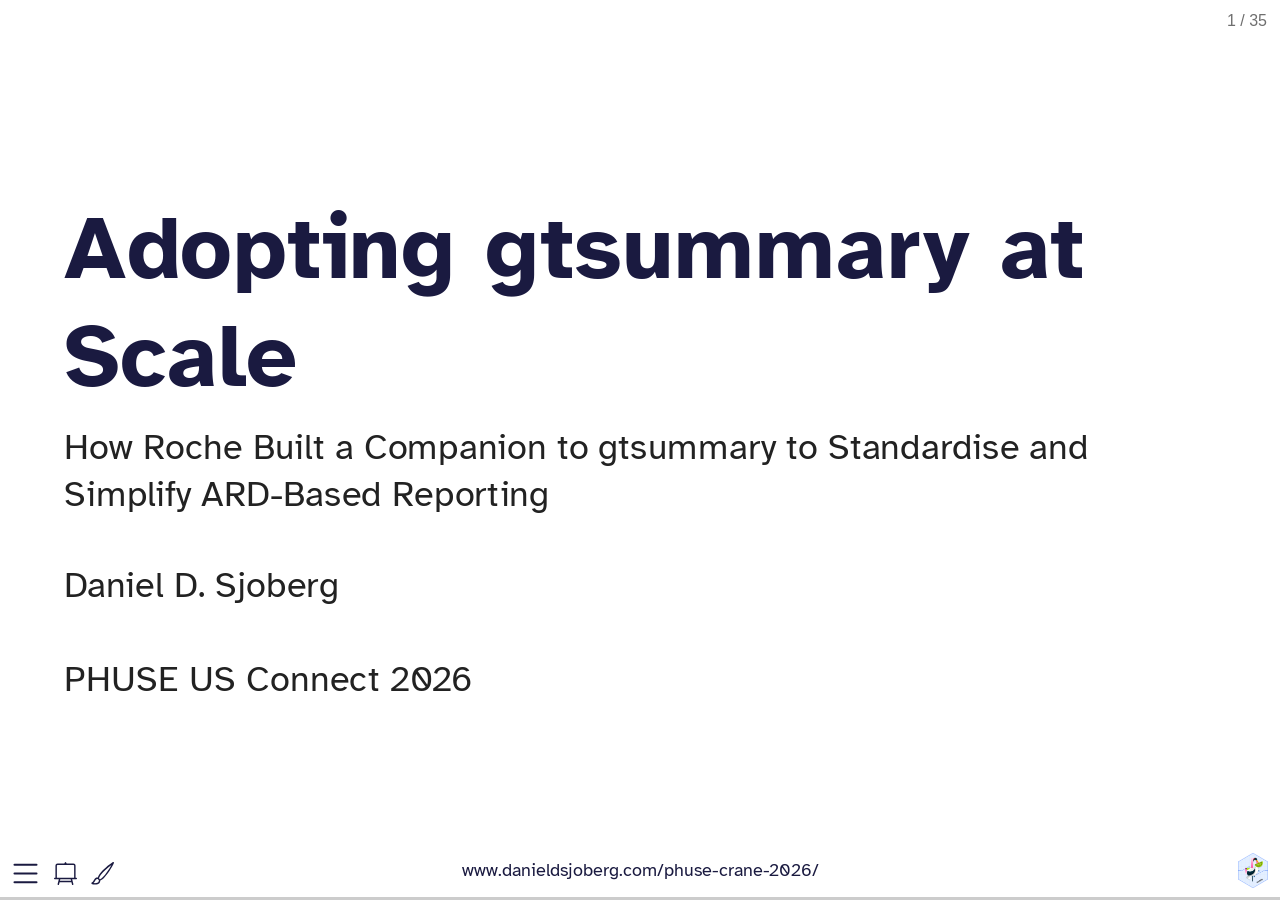
==== slides/index.html @ bcefa3ee "Built site for gh-pages" ====
<!DOCTYPE html>
<html lang="en"><head>
<link href="../images/crane-hex.png" rel="icon" type="image/png">
<script src="../site_libs/clipboard/clipboard.min.js"></script>
<script src="../site_libs/quarto-html/tabby.min.js"></script>
<script src="../site_libs/quarto-html/popper.min.js"></script>
<script src="../site_libs/quarto-html/tippy.umd.min.js"></script>
<link href="../site_libs/quarto-html/tippy.css" rel="stylesheet">
<link href="../site_libs/quarto-html/light-border.css" rel="stylesheet">
<link href="../site_libs/quarto-html/quarto-syntax-highlighting-ed96de9b727972fe78a7b5d16c58bf87.css" rel="stylesheet" id="quarto-text-highlighting-styles"><meta charset="utf-8">
  <meta name="generator" content="quarto-1.8.27">

  <meta name="author" content="Daniel D. Sjoberg   PHUSE US Connect 2026">
  <title>Beyond {gtsummary}: How the {crane} Package Extends the Framework for Pharmaceutical Reporting – Adopting gtsummary at Scale</title>
  <meta name="apple-mobile-web-app-capable" content="yes">
  <meta name="apple-mobile-web-app-status-bar-style" content="black-translucent">
  <meta name="viewport" content="width=device-width, initial-scale=1.0, maximum-scale=1.0, user-scalable=no, minimal-ui">
  <link rel="stylesheet" href="../site_libs/revealjs/dist/reset.css">
  <link rel="stylesheet" href="../site_libs/revealjs/dist/reveal.css">
  <style>
    code{white-space: pre-wrap;}
    span.smallcaps{font-variant: small-caps;}
    div.columns{display: flex; gap: min(4vw, 1.5em);}
    div.column{flex: auto; overflow-x: auto;}
    div.hanging-indent{margin-left: 1.5em; text-indent: -1.5em;}
    ul.task-list{list-style: none;}
    ul.task-list li input[type="checkbox"] {
      width: 0.8em;
      margin: 0 0.8em 0.2em -1em; /* quarto-specific, see https://github.com/quarto-dev/quarto-cli/issues/4556 */ 
      vertical-align: middle;
    }
    /* CSS for syntax highlighting */
    html { -webkit-text-size-adjust: 100%; }
    pre > code.sourceCode { white-space: pre; position: relative; }
    pre > code.sourceCode > span { display: inline-block; line-height: 1.25; }
    pre > code.sourceCode > span:empty { height: 1.2em; }
    .sourceCode { overflow: visible; }
    code.sourceCode > span { color: inherit; text-decoration: inherit; }
    div.sourceCode { margin: 1em 0; }
    pre.sourceCode { margin: 0; }
    @media screen {
    div.sourceCode { overflow: auto; }
    }
    @media print {
    pre > code.sourceCode { white-space: pre-wrap; }
    pre > code.sourceCode > span { text-indent: -5em; padding-left: 5em; }
    }
    pre.numberSource code
      { counter-reset: source-line 0; }
    pre.numberSource code > span
      { position: relative; left: -4em; counter-increment: source-line; }
    pre.numberSource code > span > a:first-child::before
      { content: counter(source-line);
        position: relative; left: -1em; text-align: right; vertical-align: baseline;
        border: none; display: inline-block;
        -webkit-touch-callout: none; -webkit-user-select: none;
        -khtml-user-select: none; -moz-user-select: none;
        -ms-user-select: none; user-select: none;
        padding: 0 4px; width: 4em;
        color: #aaaaaa;
      }
    pre.numberSource { margin-left: 3em; border-left: 1px solid #aaaaaa;  padding-left: 4px; }
    div.sourceCode
      { color: #003b4f; background-color: #f1f3f5; }
    @media screen {
    pre > code.sourceCode > span > a:first-child::before { text-decoration: underline; }
    }
    code span { color: #003b4f; } /* Normal */
    code span.al { color: #ad0000; } /* Alert */
    code span.an { color: #5e5e5e; } /* Annotation */
    code span.at { color: #657422; } /* Attribute */
    code span.bn { color: #ad0000; } /* BaseN */
    code span.bu { } /* BuiltIn */
    code span.cf { color: #003b4f; font-weight: bold; } /* ControlFlow */
    code span.ch { color: #20794d; } /* Char */
    code span.cn { color: #8f5902; } /* Constant */
    code span.co { color: #5e5e5e; } /* Comment */
    code span.cv { color: #5e5e5e; font-style: italic; } /* CommentVar */
    code span.do { color: #5e5e5e; font-style: italic; } /* Documentation */
    code span.dt { color: #ad0000; } /* DataType */
    code span.dv { color: #ad0000; } /* DecVal */
    code span.er { color: #ad0000; } /* Error */
    code span.ex { } /* Extension */
    code span.fl { color: #ad0000; } /* Float */
    code span.fu { color: #4758ab; } /* Function */
    code span.im { color: #00769e; } /* Import */
    code span.in { color: #5e5e5e; } /* Information */
    code span.kw { color: #003b4f; font-weight: bold; } /* Keyword */
    code span.op { color: #5e5e5e; } /* Operator */
    code span.ot { color: #003b4f; } /* Other */
    code span.pp { color: #ad0000; } /* Preprocessor */
    code span.sc { color: #5e5e5e; } /* SpecialChar */
    code span.ss { color: #20794d; } /* SpecialString */
    code span.st { color: #20794d; } /* String */
    code span.va { color: #111111; } /* Variable */
    code span.vs { color: #20794d; } /* VerbatimString */
    code span.wa { color: #5e5e5e; font-style: italic; } /* Warning */
  </style>
  <link rel="stylesheet" href="../site_libs/revealjs/dist/theme/quarto-f75bedf4d829976c59ed7afd0425d45b.css">
  <link href="../site_libs/revealjs/plugin/quarto-line-highlight/line-highlight.css" rel="stylesheet">
  <link href="../site_libs/revealjs/plugin/reveal-menu/menu.css" rel="stylesheet">
  <link href="../site_libs/revealjs/plugin/reveal-menu/quarto-menu.css" rel="stylesheet">
  <link href="../site_libs/revealjs/plugin/reveal-chalkboard/font-awesome/css/all.css" rel="stylesheet">
  <link href="../site_libs/revealjs/plugin/reveal-chalkboard/style.css" rel="stylesheet">
  <link href="../site_libs/revealjs/plugin/quarto-support/footer.css" rel="stylesheet">
  <style type="text/css">
    .reveal div.sourceCode {
      margin: 0;
      overflow: auto;
    }
    .reveal div.hanging-indent {
      margin-left: 1em;
      text-indent: -1em;
    }
    .reveal .slide:not(.center) {
      height: 100%;
    }
    .reveal .slide.scrollable {
      overflow-y: auto;
    }
    .reveal .footnotes {
      height: 100%;
      overflow-y: auto;
    }
    .reveal .slide .absolute {
      position: absolute;
      display: block;
    }
    .reveal .footnotes ol {
      counter-reset: ol;
      list-style-type: none; 
      margin-left: 0;
    }
    .reveal .footnotes ol li:before {
      counter-increment: ol;
      content: counter(ol) ". "; 
    }
    .reveal .footnotes ol li > p:first-child {
      display: inline-block;
    }
    .reveal .slide ul,
    .reveal .slide ol {
      margin-bottom: 0.5em;
    }
    .reveal .slide ul li,
    .reveal .slide ol li {
      margin-top: 0.4em;
      margin-bottom: 0.2em;
    }
    .reveal .slide ul[role="tablist"] li {
      margin-bottom: 0;
    }
    .reveal .slide ul li > *:first-child,
    .reveal .slide ol li > *:first-child {
      margin-block-start: 0;
    }
    .reveal .slide ul li > *:last-child,
    .reveal .slide ol li > *:last-child {
      margin-block-end: 0;
    }
    .reveal .slide .columns:nth-child(3) {
      margin-block-start: 0.8em;
    }
    .reveal blockquote {
      box-shadow: none;
    }
    .reveal .tippy-content>* {
      margin-top: 0.2em;
      margin-bottom: 0.7em;
    }
    .reveal .tippy-content>*:last-child {
      margin-bottom: 0.2em;
    }
    .reveal .slide > img.stretch.quarto-figure-center,
    .reveal .slide > img.r-stretch.quarto-figure-center {
      display: block;
      margin-left: auto;
      margin-right: auto; 
    }
    .reveal .slide > img.stretch.quarto-figure-left,
    .reveal .slide > img.r-stretch.quarto-figure-left  {
      display: block;
      margin-left: 0;
      margin-right: auto; 
    }
    .reveal .slide > img.stretch.quarto-figure-right,
    .reveal .slide > img.r-stretch.quarto-figure-right  {
      display: block;
      margin-left: auto;
      margin-right: 0; 
    }
  </style>
  <link href="../site_libs/tabwid-1.1.3/tabwid.css" rel="stylesheet">
  <script src="../site_libs/tabwid-1.1.3/tabwid.js"></script>
</head>
<body class="quarto-light">
  <div class="reveal">
    <div class="slides">

<section id="title-slide" class="quarto-title-block center">
  <h1 class="title">Adopting gtsummary at Scale</h1>
  <p class="subtitle">How Roche Built a Companion to gtsummary to Standardise and Simplify ARD-Based Reporting</p>

<div class="quarto-title-authors">
<div class="quarto-title-author">
<div class="quarto-title-author-name">
Daniel D. Sjoberg <br><br> PHUSE US Connect 2026 
</div>
</div>
</div>

</section>
<section id="what-is-crane" class="slide level2">
<h2>What is {crane} ? <img src="images/crane-hex.png" align="right" height="120"></h2>
<ul>
<li><p>{crane} is the Roche extension to {gtsummary} for Roche’s reporting requirements</p></li>
<li><p>{crane} exports a {gtsummary} theme</p></li>
<li><p>{crane} exports functions to bespoke summary tables</p></li>
</ul>
</section>
<section id="but-first-what-is-gtsummary" class="slide level2">
<h2>But First, What is {gtsummary} ?</h2>
<div class="columns">
<div class="column" style="width:65%;">
<h4 id="how-it-started">How it started</h4>
<div class="small">
<ul>
<li><p>Began to address reproducibility issues while working in academia</p></li>
<li><p>Goal to build a package to summarize study results with code that was <span class="emphasis">both simple and customizable</span></p></li>
</ul>
</div>
<div class="fragment">
<h4 id="how-its-going">How it’s going</h4>
<div class="small">
<ul>
<li><p>The stats</p>
<ul>
<li><span class="emphasis">1,900,000 installations</span> from CRAN</li>
<li>1,200 GitHub stars</li>
<li>1,200 citations in peer-reviewed articles</li>
<li>50 code contributors</li>
</ul></li>
<li><p>Won the 2025 Brian Bole Award of Excellence from R in Pharma</p></li>
<li><p>Won the 2021 American Statistical Association (ASA) Innovation in Programming Award</p></li>
<li><p>Won the 2024 Posit Pharma Table Contest</p></li>
</ul>
</div>
</div>
</div><div class="column" style="width:35%;">
<p><img src="images/gtsummary-hex.png" width="450"></p>
<p><img src="images/asa.png" width="150"><img src="images/posit.png" width="150"><img src="images/r-in-pharma.png" width="250"></p>
</div></div>
</section>
<section id="monthly-gtsummary-cran-downloads" class="slide level2">
<h2>Monthly {gtsummary} CRAN Downloads</h2>
<div class="cell">
<div class="cell-output-display">
<div>
<figure>
<p><img data-src="index_files/figure-revealjs/unnamed-chunk-2-1.png" width="960"></p>
</figure>
</div>
</div>
</div>

<aside><div>
<p>Figure contains 30-day downloads for all summary table packages on CRAN.</p>
</div></aside></section>
<section id="gtsummary-llms" class="slide level2">
<h2>{gtsummary} + LLMs <img src="images/gtsummary-hex.png" align="right" height="120"></h2>
<ul>
<li><p>Since {gtsummary} is widely adopted, our LLMs besties work wonderfully out of the box. No additional training needed!</p></li>
<li><p>The {gtsummary} site has recently added an AI assistant and it’s AMAZING! Powered by <code>kapa.ai</code> (thank you!)</p></li>
</ul>
<p><img src="images/gtsummary-kapa.png" align="center" height="300"></p>
</section>
<section id="this-talk-is-not-about-gtsummary" class="slide level2">
<h2>This Talk is Not about {gtsummary} <img src="images/gtsummary-hex.png" align="right" height="120"></h2>
<div class="larger">
<p>But, I want to touch on two items</p>
<ol type="1">
<li><p>{gtsummary} creates beautiful tables that are easy to customize</p></li>
<li><p>{gtsummary} supports themes that allow users to change defaults and other details of summary tables</p></li>
</ol>
</div>
</section>
<section id="a-little-data-preparation" class="slide level2">
<h2>A Little Data Preparation</h2>
<div class="cell">
<div class="code-copy-outer-scaffold"><div class="sourceCode cell-code" id="cb1"><pre class="sourceCode numberSource r number-lines code-with-copy"><code class="sourceCode r"><span id="cb1-1"><a></a><span class="fu">library</span>(gtsummary)</span>
<span id="cb1-2"><a></a><span class="fu">library</span>(tidyverse)</span>
<span id="cb1-3"><a></a></span>
<span id="cb1-4"><a></a>adsl <span class="ot">&lt;-</span> pharmaverseadam<span class="sc">::</span>adsl <span class="sc">|&gt;</span> </span>
<span id="cb1-5"><a></a>  <span class="fu">filter</span>(SAFFL <span class="sc">==</span> <span class="st">"Y"</span>) <span class="sc">|&gt;</span> </span>
<span id="cb1-6"><a></a>  <span class="fu">mutate</span>(<span class="at">ARM2 =</span> <span class="fu">word</span>(ARM), <span class="at">FEMALE =</span> SEX <span class="sc">==</span> <span class="st">"F"</span>) <span class="sc">|&gt;</span> </span>
<span id="cb1-7"><a></a>  labelled<span class="sc">::</span><span class="fu">set_variable_labels</span>(<span class="at">FEMALE =</span> <span class="st">"Female"</span>)</span>
<span id="cb1-8"><a></a></span>
<span id="cb1-9"><a></a>adae <span class="ot">&lt;-</span> pharmaverseadam<span class="sc">::</span>adae <span class="sc">|&gt;</span> </span>
<span id="cb1-10"><a></a>  <span class="fu">filter</span>(</span>
<span id="cb1-11"><a></a>    USUBJID <span class="sc">%in%</span> adsl<span class="sc">$</span>USUBJID,</span>
<span id="cb1-12"><a></a>    AESOC <span class="sc">%in%</span> <span class="fu">c</span>(<span class="st">"CARDIAC DISORDERS"</span>, <span class="st">"EYE DISORDERS"</span>),</span>
<span id="cb1-13"><a></a>    AEDECOD <span class="sc">%in%</span> <span class="fu">c</span>(<span class="st">"ATRIAL FLUTTER"</span>, <span class="st">"MYOCARDIAL INFARCTION"</span>, <span class="st">"EYE ALLERGY"</span>, <span class="st">"EYE SWELLING"</span>)</span>
<span id="cb1-14"><a></a>  ) <span class="sc">|&gt;</span> </span>
<span id="cb1-15"><a></a>  <span class="fu">mutate</span>(<span class="at">ARM2 =</span> <span class="fu">word</span>(ARM))</span>
<span id="cb1-16"><a></a></span>
<span id="cb1-17"><a></a>adtte <span class="ot">&lt;-</span> pharmaverseadam<span class="sc">::</span>adtte_onco <span class="sc">|&gt;</span> </span>
<span id="cb1-18"><a></a>  dplyr<span class="sc">::</span><span class="fu">filter</span>(PARAM <span class="sc">==</span> <span class="st">"Progression Free Survival"</span>) <span class="sc">|&gt;</span> </span>
<span id="cb1-19"><a></a>  <span class="fu">mutate</span>(<span class="at">ARM2 =</span> <span class="fu">word</span>(ARM))</span></code></pre></div><button title="Copy to Clipboard" class="code-copy-button"><i class="bi"></i></button></div>
</div>
</section>
<section id="gtsummary-tables" class="slide level2">
<h2>{gtsummary} Tables <img src="images/gtsummary-hex.png" align="right" height="120"></h2>
<p>We will review briefly just one summary table function.</p>
<ul>
<li><code>tbl_summary()</code></li>
</ul>
<div class="fragment">
<p>Other functions helpful functions we’re not covering:</p>
<div class="small">
<ul>
<li><p><code>tbl_hierarchical()</code>: Summarize AE, Con Meds, and other similar rates</p></li>
<li><p><code>tbl_hierarchical_count()</code>: similar to <code>tbl_hierarchical()</code> for counts instead of rates</p></li>
<li><p><code>tbl_cross()</code>: cross tabulations</p></li>
<li><p><code>tbl_continuous()</code>: summarizing continuous variables by 2 categorical variables</p></li>
<li><p><code>tbl_wide_summary()</code>: similar to <code>tbl_summary()</code> but statistics are presented in separate columns</p></li>
<li><p>many more!</p></li>
</ul>
</div>
</div>
</section>
<section id="basic-tbl_summary" class="slide level2">
<h2>Basic tbl_summary()</h2>
<div class="columns">
<div class="column" style="width:50%;">
<div class="cell">
<div class="code-copy-outer-scaffold"><div class="sourceCode cell-code" id="cb2"><pre class="sourceCode numberSource r number-lines code-with-copy"><code class="sourceCode r"><span id="cb2-1"><a></a><span class="fu">library</span>(gtsummary)</span>
<span id="cb2-2"><a></a></span>
<span id="cb2-3"><a></a>adsl <span class="sc">|&gt;</span> </span>
<span id="cb2-4"><a></a>  <span class="fu">tbl_summary</span>(</span>
<span id="cb2-5"><a></a>    <span class="at">include =</span> <span class="fu">c</span>(AGE, ETHNIC, FEMALE)</span>
<span id="cb2-6"><a></a>  )</span></code></pre></div><button title="Copy to Clipboard" class="code-copy-button"><i class="bi"></i></button></div>
<div class="cell-output-display">
<div id="xapyugnlbx" style="padding-left:0px;padding-right:0px;padding-top:10px;padding-bottom:10px;overflow-x:auto;overflow-y:auto;width:auto;height:auto;">
<style>#xapyugnlbx table {
  font-family: system-ui, 'Segoe UI', Roboto, Helvetica, Arial, sans-serif, 'Apple Color Emoji', 'Segoe UI Emoji', 'Segoe UI Symbol', 'Noto Color Emoji';
  -webkit-font-smoothing: antialiased;
  -moz-osx-font-smoothing: grayscale;
}

#xapyugnlbx thead, #xapyugnlbx tbody, #xapyugnlbx tfoot, #xapyugnlbx tr, #xapyugnlbx td, #xapyugnlbx th {
  border-style: none;
}

#xapyugnlbx p {
  margin: 0;
  padding: 0;
}

#xapyugnlbx .gt_table {
  display: table;
  border-collapse: collapse;
  line-height: normal;
  margin-left: auto;
  margin-right: auto;
  color: #333333;
  font-size: 16px;
  font-weight: normal;
  font-style: normal;
  background-color: #FFFFFF;
  width: auto;
  border-top-style: solid;
  border-top-width: 2px;
  border-top-color: #A8A8A8;
  border-right-style: none;
  border-right-width: 2px;
  border-right-color: #D3D3D3;
  border-bottom-style: solid;
  border-bottom-width: 2px;
  border-bottom-color: #A8A8A8;
  border-left-style: none;
  border-left-width: 2px;
  border-left-color: #D3D3D3;
}

#xapyugnlbx .gt_caption {
  padding-top: 4px;
  padding-bottom: 4px;
}

#xapyugnlbx .gt_title {
  color: #333333;
  font-size: 125%;
  font-weight: initial;
  padding-top: 4px;
  padding-bottom: 4px;
  padding-left: 5px;
  padding-right: 5px;
  border-bottom-color: #FFFFFF;
  border-bottom-width: 0;
}

#xapyugnlbx .gt_subtitle {
  color: #333333;
  font-size: 85%;
  font-weight: initial;
  padding-top: 3px;
  padding-bottom: 5px;
  padding-left: 5px;
  padding-right: 5px;
  border-top-color: #FFFFFF;
  border-top-width: 0;
}

#xapyugnlbx .gt_heading {
  background-color: #FFFFFF;
  text-align: center;
  border-bottom-color: #FFFFFF;
  border-left-style: none;
  border-left-width: 1px;
  border-left-color: #D3D3D3;
  border-right-style: none;
  border-right-width: 1px;
  border-right-color: #D3D3D3;
}

#xapyugnlbx .gt_bottom_border {
  border-bottom-style: solid;
  border-bottom-width: 2px;
  border-bottom-color: #D3D3D3;
}

#xapyugnlbx .gt_col_headings {
  border-top-style: solid;
  border-top-width: 2px;
  border-top-color: #D3D3D3;
  border-bottom-style: solid;
  border-bottom-width: 2px;
  border-bottom-color: #D3D3D3;
  border-left-style: none;
  border-left-width: 1px;
  border-left-color: #D3D3D3;
  border-right-style: none;
  border-right-width: 1px;
  border-right-color: #D3D3D3;
}

#xapyugnlbx .gt_col_heading {
  color: #333333;
  background-color: #FFFFFF;
  font-size: 100%;
  font-weight: normal;
  text-transform: inherit;
  border-left-style: none;
  border-left-width: 1px;
  border-left-color: #D3D3D3;
  border-right-style: none;
  border-right-width: 1px;
  border-right-color: #D3D3D3;
  vertical-align: bottom;
  padding-top: 5px;
  padding-bottom: 6px;
  padding-left: 5px;
  padding-right: 5px;
  overflow-x: hidden;
}

#xapyugnlbx .gt_column_spanner_outer {
  color: #333333;
  background-color: #FFFFFF;
  font-size: 100%;
  font-weight: normal;
  text-transform: inherit;
  padding-top: 0;
  padding-bottom: 0;
  padding-left: 4px;
  padding-right: 4px;
}

#xapyugnlbx .gt_column_spanner_outer:first-child {
  padding-left: 0;
}

#xapyugnlbx .gt_column_spanner_outer:last-child {
  padding-right: 0;
}

#xapyugnlbx .gt_column_spanner {
  border-bottom-style: solid;
  border-bottom-width: 2px;
  border-bottom-color: #D3D3D3;
  vertical-align: bottom;
  padding-top: 5px;
  padding-bottom: 5px;
  overflow-x: hidden;
  display: inline-block;
  width: 100%;
}

#xapyugnlbx .gt_spanner_row {
  border-bottom-style: hidden;
}

#xapyugnlbx .gt_group_heading {
  padding-top: 8px;
  padding-bottom: 8px;
  padding-left: 5px;
  padding-right: 5px;
  color: #333333;
  background-color: #FFFFFF;
  font-size: 100%;
  font-weight: initial;
  text-transform: inherit;
  border-top-style: solid;
  border-top-width: 2px;
  border-top-color: #D3D3D3;
  border-bottom-style: solid;
  border-bottom-width: 2px;
  border-bottom-color: #D3D3D3;
  border-left-style: none;
  border-left-width: 1px;
  border-left-color: #D3D3D3;
  border-right-style: none;
  border-right-width: 1px;
  border-right-color: #D3D3D3;
  vertical-align: middle;
  text-align: left;
}

#xapyugnlbx .gt_empty_group_heading {
  padding: 0.5px;
  color: #333333;
  background-color: #FFFFFF;
  font-size: 100%;
  font-weight: initial;
  border-top-style: solid;
  border-top-width: 2px;
  border-top-color: #D3D3D3;
  border-bottom-style: solid;
  border-bottom-width: 2px;
  border-bottom-color: #D3D3D3;
  vertical-align: middle;
}

#xapyugnlbx .gt_from_md > :first-child {
  margin-top: 0;
}

#xapyugnlbx .gt_from_md > :last-child {
  margin-bottom: 0;
}

#xapyugnlbx .gt_row {
  padding-top: 8px;
  padding-bottom: 8px;
  padding-left: 5px;
  padding-right: 5px;
  margin: 10px;
  border-top-style: solid;
  border-top-width: 1px;
  border-top-color: #D3D3D3;
  border-left-style: none;
  border-left-width: 1px;
  border-left-color: #D3D3D3;
  border-right-style: none;
  border-right-width: 1px;
  border-right-color: #D3D3D3;
  vertical-align: middle;
  overflow-x: hidden;
}

#xapyugnlbx .gt_stub {
  color: #333333;
  background-color: #FFFFFF;
  font-size: 100%;
  font-weight: initial;
  text-transform: inherit;
  border-right-style: solid;
  border-right-width: 2px;
  border-right-color: #D3D3D3;
  padding-left: 5px;
  padding-right: 5px;
}

#xapyugnlbx .gt_stub_row_group {
  color: #333333;
  background-color: #FFFFFF;
  font-size: 100%;
  font-weight: initial;
  text-transform: inherit;
  border-right-style: solid;
  border-right-width: 2px;
  border-right-color: #D3D3D3;
  padding-left: 5px;
  padding-right: 5px;
  vertical-align: top;
}

#xapyugnlbx .gt_row_group_first td {
  border-top-width: 2px;
}

#xapyugnlbx .gt_row_group_first th {
  border-top-width: 2px;
}

#xapyugnlbx .gt_summary_row {
  color: #333333;
  background-color: #FFFFFF;
  text-transform: inherit;
  padding-top: 8px;
  padding-bottom: 8px;
  padding-left: 5px;
  padding-right: 5px;
}

#xapyugnlbx .gt_first_summary_row {
  border-top-style: solid;
  border-top-color: #D3D3D3;
}

#xapyugnlbx .gt_first_summary_row.thick {
  border-top-width: 2px;
}

#xapyugnlbx .gt_last_summary_row {
  padding-top: 8px;
  padding-bottom: 8px;
  padding-left: 5px;
  padding-right: 5px;
  border-bottom-style: solid;
  border-bottom-width: 2px;
  border-bottom-color: #D3D3D3;
}

#xapyugnlbx .gt_grand_summary_row {
  color: #333333;
  background-color: #FFFFFF;
  text-transform: inherit;
  padding-top: 8px;
  padding-bottom: 8px;
  padding-left: 5px;
  padding-right: 5px;
}

#xapyugnlbx .gt_first_grand_summary_row {
  padding-top: 8px;
  padding-bottom: 8px;
  padding-left: 5px;
  padding-right: 5px;
  border-top-style: double;
  border-top-width: 6px;
  border-top-color: #D3D3D3;
}

#xapyugnlbx .gt_last_grand_summary_row_top {
  padding-top: 8px;
  padding-bottom: 8px;
  padding-left: 5px;
  padding-right: 5px;
  border-bottom-style: double;
  border-bottom-width: 6px;
  border-bottom-color: #D3D3D3;
}

#xapyugnlbx .gt_striped {
  background-color: rgba(128, 128, 128, 0.05);
}

#xapyugnlbx .gt_table_body {
  border-top-style: solid;
  border-top-width: 2px;
  border-top-color: #D3D3D3;
  border-bottom-style: solid;
  border-bottom-width: 2px;
  border-bottom-color: #D3D3D3;
}

#xapyugnlbx .gt_footnotes {
  color: #333333;
  background-color: #FFFFFF;
  border-bottom-style: none;
  border-bottom-width: 2px;
  border-bottom-color: #D3D3D3;
  border-left-style: none;
  border-left-width: 2px;
  border-left-color: #D3D3D3;
  border-right-style: none;
  border-right-width: 2px;
  border-right-color: #D3D3D3;
}

#xapyugnlbx .gt_footnote {
  margin: 0px;
  font-size: 90%;
  padding-top: 4px;
  padding-bottom: 4px;
  padding-left: 5px;
  padding-right: 5px;
}

#xapyugnlbx .gt_sourcenotes {
  color: #333333;
  background-color: #FFFFFF;
  border-bottom-style: none;
  border-bottom-width: 2px;
  border-bottom-color: #D3D3D3;
  border-left-style: none;
  border-left-width: 2px;
  border-left-color: #D3D3D3;
  border-right-style: none;
  border-right-width: 2px;
  border-right-color: #D3D3D3;
}

#xapyugnlbx .gt_sourcenote {
  font-size: 90%;
  padding-top: 4px;
  padding-bottom: 4px;
  padding-left: 5px;
  padding-right: 5px;
}

#xapyugnlbx .gt_left {
  text-align: left;
}

#xapyugnlbx .gt_center {
  text-align: center;
}

#xapyugnlbx .gt_right {
  text-align: right;
  font-variant-numeric: tabular-nums;
}

#xapyugnlbx .gt_font_normal {
  font-weight: normal;
}

#xapyugnlbx .gt_font_bold {
  font-weight: bold;
}

#xapyugnlbx .gt_font_italic {
  font-style: italic;
}

#xapyugnlbx .gt_super {
  font-size: 65%;
}

#xapyugnlbx .gt_footnote_marks {
  font-size: 75%;
  vertical-align: 0.4em;
  position: initial;
}

#xapyugnlbx .gt_asterisk {
  font-size: 100%;
  vertical-align: 0;
}

#xapyugnlbx .gt_indent_1 {
  text-indent: 5px;
}

#xapyugnlbx .gt_indent_2 {
  text-indent: 10px;
}

#xapyugnlbx .gt_indent_3 {
  text-indent: 15px;
}

#xapyugnlbx .gt_indent_4 {
  text-indent: 20px;
}

#xapyugnlbx .gt_indent_5 {
  text-indent: 25px;
}

#xapyugnlbx .katex-display {
  display: inline-flex !important;
  margin-bottom: 0.75em !important;
}

#xapyugnlbx div.Reactable > div.rt-table > div.rt-thead > div.rt-tr.rt-tr-group-header > div.rt-th-group:after {
  height: 0px !important;
}
</style>

<table class="gt_table caption-top" data-quarto-bootstrap="false">
<colgroup>
<col style="width: 50%">
<col style="width: 50%">
</colgroup>
<thead>
<tr class="gt_col_headings header">
<th id="label" class="gt_col_heading gt_columns_bottom_border gt_left" data-quarto-table-cell-role="th" scope="col"><strong>Characteristic</strong></th>
<th id="stat_0" class="gt_col_heading gt_columns_bottom_border gt_center" data-quarto-table-cell-role="th" scope="col"><strong>N = 254</strong><span class="gt_footnote_marks" style="white-space:nowrap;font-style:italic;font-weight:normal;line-height:0;"><sup>1</sup></span></th>
</tr>
</thead>
<tbody class="gt_table_body">
<tr class="odd">
<td class="gt_row gt_left" headers="label">Age</td>
<td class="gt_row gt_center" headers="stat_0">77 (70, 81)</td>
</tr>
<tr class="even">
<td class="gt_row gt_left" headers="label">Ethnicity</td>
<td class="gt_row gt_center" headers="stat_0"><br>
</td>
</tr>
<tr class="odd">
<td class="gt_row gt_left" headers="label">&nbsp;&nbsp;&nbsp;&nbsp;HISPANIC OR LATINO</td>
<td class="gt_row gt_center" headers="stat_0">12 (4.7%)</td>
</tr>
<tr class="even">
<td class="gt_row gt_left" headers="label">&nbsp;&nbsp;&nbsp;&nbsp;NOT HISPANIC OR LATINO</td>
<td class="gt_row gt_center" headers="stat_0">242 (95%)</td>
</tr>
<tr class="odd">
<td class="gt_row gt_left" headers="label">Female</td>
<td class="gt_row gt_center" headers="stat_0">143 (56%)</td>
</tr>
</tbody><tfoot>
<tr class="gt_footnotes odd">
<td colspan="2" class="gt_footnote"><span class="gt_footnote_marks" style="white-space:nowrap;font-style:italic;font-weight:normal;line-height:0;"><sup>1</sup></span> Median (Q1, Q3); n (%)</td>
</tr>
</tfoot>

</table>

</div>
</div>
</div>
</div><div class="column" style="width:50%;">
<ul>
<li><p>Four types of summaries: <code>continuous</code>, <code>continuous2</code>, <code>categorical</code>, and <code>dichotomous</code></p></li>
<li><p>Statistics are <code>median (IQR)</code> for continuous, <code>n (%)</code> for categorical/dichotomous</p></li>
<li><p>Variables coded <code>0/1</code>, <code>TRUE/FALSE</code>, <code>Yes/No</code> treated as dichotomous by default</p></li>
<li><p>Label attributes are printed automatically</p></li>
</ul>
</div></div>
</section>
<section id="customize-tbl_summary-output" class="slide level2" data-auto-animate="true">
<h2 data-id="quarto-animate-title">Customize tbl_summary() output</h2>
<div class="cell columns column-output-location">
<div class="column">
<div class="code-copy-outer-scaffold"><div class="sourceCode cell-code" id="cb3"><pre class="sourceCode numberSource r number-lines code-with-copy" data-id="quarto-animate-code"><code class="sourceCode r hljs"><span id="cb3-1" class="hljs-ln-code"><a></a>adsl <span class="sc">|&gt;</span> </span>
<span id="cb3-2" class="hljs-ln-code"><a></a>  <span class="fu">tbl_summary</span>(</span>
<span id="cb3-3" class="hljs-ln-code"><a></a>    <span class="at">include =</span> <span class="fu">c</span>(AGE, ETHNIC, FEMALE),</span>
<span id="cb3-4" class="hljs-ln-code"><a></a>    <span class="at">by =</span> ARM2,</span>
<span id="cb3-5" class="hljs-ln-code"><a></a>  )</span></code></pre></div><button title="Copy to Clipboard" class="code-copy-button"><i class="bi"></i></button></div>
</div><div class="column">
<div class="cell-output-display">
<div id="nnhdeujbsv" style="padding-left:0px;padding-right:0px;padding-top:10px;padding-bottom:10px;overflow-x:auto;overflow-y:auto;width:auto;height:auto;">
<style>#nnhdeujbsv table {
  font-family: system-ui, 'Segoe UI', Roboto, Helvetica, Arial, sans-serif, 'Apple Color Emoji', 'Segoe UI Emoji', 'Segoe UI Symbol', 'Noto Color Emoji';
  -webkit-font-smoothing: antialiased;
  -moz-osx-font-smoothing: grayscale;
}

#nnhdeujbsv thead, #nnhdeujbsv tbody, #nnhdeujbsv tfoot, #nnhdeujbsv tr, #nnhdeujbsv td, #nnhdeujbsv th {
  border-style: none;
}

#nnhdeujbsv p {
  margin: 0;
  padding: 0;
}

#nnhdeujbsv .gt_table {
  display: table;
  border-collapse: collapse;
  line-height: normal;
  margin-left: auto;
  margin-right: auto;
  color: #333333;
  font-size: 16px;
  font-weight: normal;
  font-style: normal;
  background-color: #FFFFFF;
  width: auto;
  border-top-style: solid;
  border-top-width: 2px;
  border-top-color: #A8A8A8;
  border-right-style: none;
  border-right-width: 2px;
  border-right-color: #D3D3D3;
  border-bottom-style: solid;
  border-bottom-width: 2px;
  border-bottom-color: #A8A8A8;
  border-left-style: none;
  border-left-width: 2px;
  border-left-color: #D3D3D3;
}

#nnhdeujbsv .gt_caption {
  padding-top: 4px;
  padding-bottom: 4px;
}

#nnhdeujbsv .gt_title {
  color: #333333;
  font-size: 125%;
  font-weight: initial;
  padding-top: 4px;
  padding-bottom: 4px;
  padding-left: 5px;
  padding-right: 5px;
  border-bottom-color: #FFFFFF;
  border-bottom-width: 0;
}

#nnhdeujbsv .gt_subtitle {
  color: #333333;
  font-size: 85%;
  font-weight: initial;
  padding-top: 3px;
  padding-bottom: 5px;
  padding-left: 5px;
  padding-right: 5px;
  border-top-color: #FFFFFF;
  border-top-width: 0;
}

#nnhdeujbsv .gt_heading {
  background-color: #FFFFFF;
  text-align: center;
  border-bottom-color: #FFFFFF;
  border-left-style: none;
  border-left-width: 1px;
  border-left-color: #D3D3D3;
  border-right-style: none;
  border-right-width: 1px;
  border-right-color: #D3D3D3;
}

#nnhdeujbsv .gt_bottom_border {
  border-bottom-style: solid;
  border-bottom-width: 2px;
  border-bottom-color: #D3D3D3;
}

#nnhdeujbsv .gt_col_headings {
  border-top-style: solid;
  border-top-width: 2px;
  border-top-color: #D3D3D3;
  border-bottom-style: solid;
  border-bottom-width: 2px;
  border-bottom-color: #D3D3D3;
  border-left-style: none;
  border-left-width: 1px;
  border-left-color: #D3D3D3;
  border-right-style: none;
  border-right-width: 1px;
  border-right-color: #D3D3D3;
}

#nnhdeujbsv .gt_col_heading {
  color: #333333;
  background-color: #FFFFFF;
  font-size: 100%;
  font-weight: normal;
  text-transform: inherit;
  border-left-style: none;
  border-left-width: 1px;
  border-left-color: #D3D3D3;
  border-right-style: none;
  border-right-width: 1px;
  border-right-color: #D3D3D3;
  vertical-align: bottom;
  padding-top: 5px;
  padding-bottom: 6px;
  padding-left: 5px;
  padding-right: 5px;
  overflow-x: hidden;
}

#nnhdeujbsv .gt_column_spanner_outer {
  color: #333333;
  background-color: #FFFFFF;
  font-size: 100%;
  font-weight: normal;
  text-transform: inherit;
  padding-top: 0;
  padding-bottom: 0;
  padding-left: 4px;
  padding-right: 4px;
}

#nnhdeujbsv .gt_column_spanner_outer:first-child {
  padding-left: 0;
}

#nnhdeujbsv .gt_column_spanner_outer:last-child {
  padding-right: 0;
}

#nnhdeujbsv .gt_column_spanner {
  border-bottom-style: solid;
  border-bottom-width: 2px;
  border-bottom-color: #D3D3D3;
  vertical-align: bottom;
  padding-top: 5px;
  padding-bottom: 5px;
  overflow-x: hidden;
  display: inline-block;
  width: 100%;
}

#nnhdeujbsv .gt_spanner_row {
  border-bottom-style: hidden;
}

#nnhdeujbsv .gt_group_heading {
  padding-top: 8px;
  padding-bottom: 8px;
  padding-left: 5px;
  padding-right: 5px;
  color: #333333;
  background-color: #FFFFFF;
  font-size: 100%;
  font-weight: initial;
  text-transform: inherit;
  border-top-style: solid;
  border-top-width: 2px;
  border-top-color: #D3D3D3;
  border-bottom-style: solid;
  border-bottom-width: 2px;
  border-bottom-color: #D3D3D3;
  border-left-style: none;
  border-left-width: 1px;
  border-left-color: #D3D3D3;
  border-right-style: none;
  border-right-width: 1px;
  border-right-color: #D3D3D3;
  vertical-align: middle;
  text-align: left;
}

#nnhdeujbsv .gt_empty_group_heading {
  padding: 0.5px;
  color: #333333;
  background-color: #FFFFFF;
  font-size: 100%;
  font-weight: initial;
  border-top-style: solid;
  border-top-width: 2px;
  border-top-color: #D3D3D3;
  border-bottom-style: solid;
  border-bottom-width: 2px;
  border-bottom-color: #D3D3D3;
  vertical-align: middle;
}

#nnhdeujbsv .gt_from_md > :first-child {
  margin-top: 0;
}

#nnhdeujbsv .gt_from_md > :last-child {
  margin-bottom: 0;
}

#nnhdeujbsv .gt_row {
  padding-top: 8px;
  padding-bottom: 8px;
  padding-left: 5px;
  padding-right: 5px;
  margin: 10px;
  border-top-style: solid;
  border-top-width: 1px;
  border-top-color: #D3D3D3;
  border-left-style: none;
  border-left-width: 1px;
  border-left-color: #D3D3D3;
  border-right-style: none;
  border-right-width: 1px;
  border-right-color: #D3D3D3;
  vertical-align: middle;
  overflow-x: hidden;
}

#nnhdeujbsv .gt_stub {
  color: #333333;
  background-color: #FFFFFF;
  font-size: 100%;
  font-weight: initial;
  text-transform: inherit;
  border-right-style: solid;
  border-right-width: 2px;
  border-right-color: #D3D3D3;
  padding-left: 5px;
  padding-right: 5px;
}

#nnhdeujbsv .gt_stub_row_group {
  color: #333333;
  background-color: #FFFFFF;
  font-size: 100%;
  font-weight: initial;
  text-transform: inherit;
  border-right-style: solid;
  border-right-width: 2px;
  border-right-color: #D3D3D3;
  padding-left: 5px;
  padding-right: 5px;
  vertical-align: top;
}

#nnhdeujbsv .gt_row_group_first td {
  border-top-width: 2px;
}

#nnhdeujbsv .gt_row_group_first th {
  border-top-width: 2px;
}

#nnhdeujbsv .gt_summary_row {
  color: #333333;
  background-color: #FFFFFF;
  text-transform: inherit;
  padding-top: 8px;
  padding-bottom: 8px;
  padding-left: 5px;
  padding-right: 5px;
}

#nnhdeujbsv .gt_first_summary_row {
  border-top-style: solid;
  border-top-color: #D3D3D3;
}

#nnhdeujbsv .gt_first_summary_row.thick {
  border-top-width: 2px;
}

#nnhdeujbsv .gt_last_summary_row {
  padding-top: 8px;
  padding-bottom: 8px;
  padding-left: 5px;
  padding-right: 5px;
  border-bottom-style: solid;
  border-bottom-width: 2px;
  border-bottom-color: #D3D3D3;
}

#nnhdeujbsv .gt_grand_summary_row {
  color: #333333;
  background-color: #FFFFFF;
  text-transform: inherit;
  padding-top: 8px;
  padding-bottom: 8px;
  padding-left: 5px;
  padding-right: 5px;
}

#nnhdeujbsv .gt_first_grand_summary_row {
  padding-top: 8px;
  padding-bottom: 8px;
  padding-left: 5px;
  padding-right: 5px;
  border-top-style: double;
  border-top-width: 6px;
  border-top-color: #D3D3D3;
}

#nnhdeujbsv .gt_last_grand_summary_row_top {
  padding-top: 8px;
  padding-bottom: 8px;
  padding-left: 5px;
  padding-right: 5px;
  border-bottom-style: double;
  border-bottom-width: 6px;
  border-bottom-color: #D3D3D3;
}

#nnhdeujbsv .gt_striped {
  background-color: rgba(128, 128, 128, 0.05);
}

#nnhdeujbsv .gt_table_body {
  border-top-style: solid;
  border-top-width: 2px;
  border-top-color: #D3D3D3;
  border-bottom-style: solid;
  border-bottom-width: 2px;
  border-bottom-color: #D3D3D3;
}

#nnhdeujbsv .gt_footnotes {
  color: #333333;
  background-color: #FFFFFF;
  border-bottom-style: none;
  border-bottom-width: 2px;
  border-bottom-color: #D3D3D3;
  border-left-style: none;
  border-left-width: 2px;
  border-left-color: #D3D3D3;
  border-right-style: none;
  border-right-width: 2px;
  border-right-color: #D3D3D3;
}

#nnhdeujbsv .gt_footnote {
  margin: 0px;
  font-size: 90%;
  padding-top: 4px;
  padding-bottom: 4px;
  padding-left: 5px;
  padding-right: 5px;
}

#nnhdeujbsv .gt_sourcenotes {
  color: #333333;
  background-color: #FFFFFF;
  border-bottom-style: none;
  border-bottom-width: 2px;
  border-bottom-color: #D3D3D3;
  border-left-style: none;
  border-left-width: 2px;
  border-left-color: #D3D3D3;
  border-right-style: none;
  border-right-width: 2px;
  border-right-color: #D3D3D3;
}

#nnhdeujbsv .gt_sourcenote {
  font-size: 90%;
  padding-top: 4px;
  padding-bottom: 4px;
  padding-left: 5px;
  padding-right: 5px;
}

#nnhdeujbsv .gt_left {
  text-align: left;
}

#nnhdeujbsv .gt_center {
  text-align: center;
}

#nnhdeujbsv .gt_right {
  text-align: right;
  font-variant-numeric: tabular-nums;
}

#nnhdeujbsv .gt_font_normal {
  font-weight: normal;
}

#nnhdeujbsv .gt_font_bold {
  font-weight: bold;
}

#nnhdeujbsv .gt_font_italic {
  font-style: italic;
}

#nnhdeujbsv .gt_super {
  font-size: 65%;
}

#nnhdeujbsv .gt_footnote_marks {
  font-size: 75%;
  vertical-align: 0.4em;
  position: initial;
}

#nnhdeujbsv .gt_asterisk {
  font-size: 100%;
  vertical-align: 0;
}

#nnhdeujbsv .gt_indent_1 {
  text-indent: 5px;
}

#nnhdeujbsv .gt_indent_2 {
  text-indent: 10px;
}

#nnhdeujbsv .gt_indent_3 {
  text-indent: 15px;
}

#nnhdeujbsv .gt_indent_4 {
  text-indent: 20px;
}

#nnhdeujbsv .gt_indent_5 {
  text-indent: 25px;
}

#nnhdeujbsv .katex-display {
  display: inline-flex !important;
  margin-bottom: 0.75em !important;
}

#nnhdeujbsv div.Reactable > div.rt-table > div.rt-thead > div.rt-tr.rt-tr-group-header > div.rt-th-group:after {
  height: 0px !important;
}
</style>

<table class="gt_table caption-top" data-quarto-bootstrap="false">
<colgroup>
<col style="width: 33%">
<col style="width: 33%">
<col style="width: 33%">
</colgroup>
<thead>
<tr class="gt_col_headings header">
<th id="label" class="gt_col_heading gt_columns_bottom_border gt_left" data-quarto-table-cell-role="th" scope="col"><strong>Characteristic</strong></th>
<th id="stat_1" class="gt_col_heading gt_columns_bottom_border gt_center" data-quarto-table-cell-role="th" scope="col"><strong>Placebo</strong><br>
N = 86<span class="gt_footnote_marks" style="white-space:nowrap;font-style:italic;font-weight:normal;line-height:0;"><sup>1</sup></span></th>
<th id="stat_2" class="gt_col_heading gt_columns_bottom_border gt_center" data-quarto-table-cell-role="th" scope="col"><strong>Xanomeline</strong><br>
N = 168<span class="gt_footnote_marks" style="white-space:nowrap;font-style:italic;font-weight:normal;line-height:0;"><sup>1</sup></span></th>
</tr>
</thead>
<tbody class="gt_table_body">
<tr class="odd">
<td class="gt_row gt_left" headers="label">Age</td>
<td class="gt_row gt_center" headers="stat_1">76 (69, 82)</td>
<td class="gt_row gt_center" headers="stat_2">77 (71, 81)</td>
</tr>
<tr class="even">
<td class="gt_row gt_left" headers="label">Ethnicity</td>
<td class="gt_row gt_center" headers="stat_1"><br>
</td>
<td class="gt_row gt_center" headers="stat_2"><br>
</td>
</tr>
<tr class="odd">
<td class="gt_row gt_left" headers="label">&nbsp;&nbsp;&nbsp;&nbsp;HISPANIC OR LATINO</td>
<td class="gt_row gt_center" headers="stat_1">3 (3.5%)</td>
<td class="gt_row gt_center" headers="stat_2">9 (5.4%)</td>
</tr>
<tr class="even">
<td class="gt_row gt_left" headers="label">&nbsp;&nbsp;&nbsp;&nbsp;NOT HISPANIC OR LATINO</td>
<td class="gt_row gt_center" headers="stat_1">83 (97%)</td>
<td class="gt_row gt_center" headers="stat_2">159 (95%)</td>
</tr>
<tr class="odd">
<td class="gt_row gt_left" headers="label">Female</td>
<td class="gt_row gt_center" headers="stat_1">53 (62%)</td>
<td class="gt_row gt_center" headers="stat_2">90 (54%)</td>
</tr>
</tbody><tfoot>
<tr class="gt_footnotes odd">
<td colspan="3" class="gt_footnote"><span class="gt_footnote_marks" style="white-space:nowrap;font-style:italic;font-weight:normal;line-height:0;"><sup>1</sup></span> Median (Q1, Q3); n (%)</td>
</tr>
</tfoot>

</table>

</div>
</div>
</div></div>
<div class="small">
<div class="columns">
<div class="column" style="width:50%;">
<ul>
<li><code>by</code>: specify a column variable for cross-tabulation</li>
</ul>
</div><div class="column" style="width:50%;">

</div></div>
</div>
</section>
<section id="customize-tbl_summary-output-1" class="slide level2" data-auto-animate="true">
<h2 data-id="quarto-animate-title">Customize tbl_summary() output</h2>
<div class="cell columns column-output-location">
<div class="column">
<div class="code-copy-outer-scaffold"><div class="sourceCode cell-code" id="cb4"><pre class="sourceCode numberSource r number-lines code-with-copy" data-id="quarto-animate-code"><code class="sourceCode r hljs"><span id="cb4-1" class="hljs-ln-code"><a></a>adsl <span class="sc">|&gt;</span> </span>
<span id="cb4-2" class="hljs-ln-code"><a></a>  <span class="fu">tbl_summary</span>(</span>
<span id="cb4-3" class="hljs-ln-code"><a></a>    <span class="at">include =</span> <span class="fu">c</span>(AGE, ETHNIC, FEMALE),</span>
<span id="cb4-4" class="hljs-ln-code"><a></a>    <span class="at">by =</span> ARM2,</span>
<span id="cb4-5" class="hljs-ln-code"><a></a>    <span class="at">type =</span> AGE <span class="sc">~</span> <span class="st">"continuous2"</span>,</span>
<span id="cb4-6" class="hljs-ln-code"><a></a>  )</span></code></pre></div><button title="Copy to Clipboard" class="code-copy-button"><i class="bi"></i></button></div>
</div><div class="column">
<div class="cell-output-display">
<div id="ovehbphyud" style="padding-left:0px;padding-right:0px;padding-top:10px;padding-bottom:10px;overflow-x:auto;overflow-y:auto;width:auto;height:auto;">
<style>#ovehbphyud table {
  font-family: system-ui, 'Segoe UI', Roboto, Helvetica, Arial, sans-serif, 'Apple Color Emoji', 'Segoe UI Emoji', 'Segoe UI Symbol', 'Noto Color Emoji';
  -webkit-font-smoothing: antialiased;
  -moz-osx-font-smoothing: grayscale;
}

#ovehbphyud thead, #ovehbphyud tbody, #ovehbphyud tfoot, #ovehbphyud tr, #ovehbphyud td, #ovehbphyud th {
  border-style: none;
}

#ovehbphyud p {
  margin: 0;
  padding: 0;
}

#ovehbphyud .gt_table {
  display: table;
  border-collapse: collapse;
  line-height: normal;
  margin-left: auto;
  margin-right: auto;
  color: #333333;
  font-size: 16px;
  font-weight: normal;
  font-style: normal;
  background-color: #FFFFFF;
  width: auto;
  border-top-style: solid;
  border-top-width: 2px;
  border-top-color: #A8A8A8;
  border-right-style: none;
  border-right-width: 2px;
  border-right-color: #D3D3D3;
  border-bottom-style: solid;
  border-bottom-width: 2px;
  border-bottom-color: #A8A8A8;
  border-left-style: none;
  border-left-width: 2px;
  border-left-color: #D3D3D3;
}

#ovehbphyud .gt_caption {
  padding-top: 4px;
  padding-bottom: 4px;
}

#ovehbphyud .gt_title {
  color: #333333;
  font-size: 125%;
  font-weight: initial;
  padding-top: 4px;
  padding-bottom: 4px;
  padding-left: 5px;
  padding-right: 5px;
  border-bottom-color: #FFFFFF;
  border-bottom-width: 0;
}

#ovehbphyud .gt_subtitle {
  color: #333333;
  font-size: 85%;
  font-weight: initial;
  padding-top: 3px;
  padding-bottom: 5px;
  padding-left: 5px;
  padding-right: 5px;
  border-top-color: #FFFFFF;
  border-top-width: 0;
}

#ovehbphyud .gt_heading {
  background-color: #FFFFFF;
  text-align: center;
  border-bottom-color: #FFFFFF;
  border-left-style: none;
  border-left-width: 1px;
  border-left-color: #D3D3D3;
  border-right-style: none;
  border-right-width: 1px;
  border-right-color: #D3D3D3;
}

#ovehbphyud .gt_bottom_border {
  border-bottom-style: solid;
  border-bottom-width: 2px;
  border-bottom-color: #D3D3D3;
}

#ovehbphyud .gt_col_headings {
  border-top-style: solid;
  border-top-width: 2px;
  border-top-color: #D3D3D3;
  border-bottom-style: solid;
  border-bottom-width: 2px;
  border-bottom-color: #D3D3D3;
  border-left-style: none;
  border-left-width: 1px;
  border-left-color: #D3D3D3;
  border-right-style: none;
  border-right-width: 1px;
  border-right-color: #D3D3D3;
}

#ovehbphyud .gt_col_heading {
  color: #333333;
  background-color: #FFFFFF;
  font-size: 100%;
  font-weight: normal;
  text-transform: inherit;
  border-left-style: none;
  border-left-width: 1px;
  border-left-color: #D3D3D3;
  border-right-style: none;
  border-right-width: 1px;
  border-right-color: #D3D3D3;
  vertical-align: bottom;
  padding-top: 5px;
  padding-bottom: 6px;
  padding-left: 5px;
  padding-right: 5px;
  overflow-x: hidden;
}

#ovehbphyud .gt_column_spanner_outer {
  color: #333333;
  background-color: #FFFFFF;
  font-size: 100%;
  font-weight: normal;
  text-transform: inherit;
  padding-top: 0;
  padding-bottom: 0;
  padding-left: 4px;
  padding-right: 4px;
}

#ovehbphyud .gt_column_spanner_outer:first-child {
  padding-left: 0;
}

#ovehbphyud .gt_column_spanner_outer:last-child {
  padding-right: 0;
}

#ovehbphyud .gt_column_spanner {
  border-bottom-style: solid;
  border-bottom-width: 2px;
  border-bottom-color: #D3D3D3;
  vertical-align: bottom;
  padding-top: 5px;
  padding-bottom: 5px;
  overflow-x: hidden;
  display: inline-block;
  width: 100%;
}

#ovehbphyud .gt_spanner_row {
  border-bottom-style: hidden;
}

#ovehbphyud .gt_group_heading {
  padding-top: 8px;
  padding-bottom: 8px;
  padding-left: 5px;
  padding-right: 5px;
  color: #333333;
  background-color: #FFFFFF;
  font-size: 100%;
  font-weight: initial;
  text-transform: inherit;
  border-top-style: solid;
  border-top-width: 2px;
  border-top-color: #D3D3D3;
  border-bottom-style: solid;
  border-bottom-width: 2px;
  border-bottom-color: #D3D3D3;
  border-left-style: none;
  border-left-width: 1px;
  border-left-color: #D3D3D3;
  border-right-style: none;
  border-right-width: 1px;
  border-right-color: #D3D3D3;
  vertical-align: middle;
  text-align: left;
}

#ovehbphyud .gt_empty_group_heading {
  padding: 0.5px;
  color: #333333;
  background-color: #FFFFFF;
  font-size: 100%;
  font-weight: initial;
  border-top-style: solid;
  border-top-width: 2px;
  border-top-color: #D3D3D3;
  border-bottom-style: solid;
  border-bottom-width: 2px;
  border-bottom-color: #D3D3D3;
  vertical-align: middle;
}

#ovehbphyud .gt_from_md > :first-child {
  margin-top: 0;
}

#ovehbphyud .gt_from_md > :last-child {
  margin-bottom: 0;
}

#ovehbphyud .gt_row {
  padding-top: 8px;
  padding-bottom: 8px;
  padding-left: 5px;
  padding-right: 5px;
  margin: 10px;
  border-top-style: solid;
  border-top-width: 1px;
  border-top-color: #D3D3D3;
  border-left-style: none;
  border-left-width: 1px;
  border-left-color: #D3D3D3;
  border-right-style: none;
  border-right-width: 1px;
  border-right-color: #D3D3D3;
  vertical-align: middle;
  overflow-x: hidden;
}

#ovehbphyud .gt_stub {
  color: #333333;
  background-color: #FFFFFF;
  font-size: 100%;
  font-weight: initial;
  text-transform: inherit;
  border-right-style: solid;
  border-right-width: 2px;
  border-right-color: #D3D3D3;
  padding-left: 5px;
  padding-right: 5px;
}

#ovehbphyud .gt_stub_row_group {
  color: #333333;
  background-color: #FFFFFF;
  font-size: 100%;
  font-weight: initial;
  text-transform: inherit;
  border-right-style: solid;
  border-right-width: 2px;
  border-right-color: #D3D3D3;
  padding-left: 5px;
  padding-right: 5px;
  vertical-align: top;
}

#ovehbphyud .gt_row_group_first td {
  border-top-width: 2px;
}

#ovehbphyud .gt_row_group_first th {
  border-top-width: 2px;
}

#ovehbphyud .gt_summary_row {
  color: #333333;
  background-color: #FFFFFF;
  text-transform: inherit;
  padding-top: 8px;
  padding-bottom: 8px;
  padding-left: 5px;
  padding-right: 5px;
}

#ovehbphyud .gt_first_summary_row {
  border-top-style: solid;
  border-top-color: #D3D3D3;
}

#ovehbphyud .gt_first_summary_row.thick {
  border-top-width: 2px;
}

#ovehbphyud .gt_last_summary_row {
  padding-top: 8px;
  padding-bottom: 8px;
  padding-left: 5px;
  padding-right: 5px;
  border-bottom-style: solid;
  border-bottom-width: 2px;
  border-bottom-color: #D3D3D3;
}

#ovehbphyud .gt_grand_summary_row {
  color: #333333;
  background-color: #FFFFFF;
  text-transform: inherit;
  padding-top: 8px;
  padding-bottom: 8px;
  padding-left: 5px;
  padding-right: 5px;
}

#ovehbphyud .gt_first_grand_summary_row {
  padding-top: 8px;
  padding-bottom: 8px;
  padding-left: 5px;
  padding-right: 5px;
  border-top-style: double;
  border-top-width: 6px;
  border-top-color: #D3D3D3;
}

#ovehbphyud .gt_last_grand_summary_row_top {
  padding-top: 8px;
  padding-bottom: 8px;
  padding-left: 5px;
  padding-right: 5px;
  border-bottom-style: double;
  border-bottom-width: 6px;
  border-bottom-color: #D3D3D3;
}

#ovehbphyud .gt_striped {
  background-color: rgba(128, 128, 128, 0.05);
}

#ovehbphyud .gt_table_body {
  border-top-style: solid;
  border-top-width: 2px;
  border-top-color: #D3D3D3;
  border-bottom-style: solid;
  border-bottom-width: 2px;
  border-bottom-color: #D3D3D3;
}

#ovehbphyud .gt_footnotes {
  color: #333333;
  background-color: #FFFFFF;
  border-bottom-style: none;
  border-bottom-width: 2px;
  border-bottom-color: #D3D3D3;
  border-left-style: none;
  border-left-width: 2px;
  border-left-color: #D3D3D3;
  border-right-style: none;
  border-right-width: 2px;
  border-right-color: #D3D3D3;
}

#ovehbphyud .gt_footnote {
  margin: 0px;
  font-size: 90%;
  padding-top: 4px;
  padding-bottom: 4px;
  padding-left: 5px;
  padding-right: 5px;
}

#ovehbphyud .gt_sourcenotes {
  color: #333333;
  background-color: #FFFFFF;
  border-bottom-style: none;
  border-bottom-width: 2px;
  border-bottom-color: #D3D3D3;
  border-left-style: none;
  border-left-width: 2px;
  border-left-color: #D3D3D3;
  border-right-style: none;
  border-right-width: 2px;
  border-right-color: #D3D3D3;
}

#ovehbphyud .gt_sourcenote {
  font-size: 90%;
  padding-top: 4px;
  padding-bottom: 4px;
  padding-left: 5px;
  padding-right: 5px;
}

#ovehbphyud .gt_left {
  text-align: left;
}

#ovehbphyud .gt_center {
  text-align: center;
}

#ovehbphyud .gt_right {
  text-align: right;
  font-variant-numeric: tabular-nums;
}

#ovehbphyud .gt_font_normal {
  font-weight: normal;
}

#ovehbphyud .gt_font_bold {
  font-weight: bold;
}

#ovehbphyud .gt_font_italic {
  font-style: italic;
}

#ovehbphyud .gt_super {
  font-size: 65%;
}

#ovehbphyud .gt_footnote_marks {
  font-size: 75%;
  vertical-align: 0.4em;
  position: initial;
}

#ovehbphyud .gt_asterisk {
  font-size: 100%;
  vertical-align: 0;
}

#ovehbphyud .gt_indent_1 {
  text-indent: 5px;
}

#ovehbphyud .gt_indent_2 {
  text-indent: 10px;
}

#ovehbphyud .gt_indent_3 {
  text-indent: 15px;
}

#ovehbphyud .gt_indent_4 {
  text-indent: 20px;
}

#ovehbphyud .gt_indent_5 {
  text-indent: 25px;
}

#ovehbphyud .katex-display {
  display: inline-flex !important;
  margin-bottom: 0.75em !important;
}

#ovehbphyud div.Reactable > div.rt-table > div.rt-thead > div.rt-tr.rt-tr-group-header > div.rt-th-group:after {
  height: 0px !important;
}
</style>

<table class="gt_table caption-top" data-quarto-bootstrap="false">
<colgroup>
<col style="width: 33%">
<col style="width: 33%">
<col style="width: 33%">
</colgroup>
<thead>
<tr class="gt_col_headings header">
<th id="label" class="gt_col_heading gt_columns_bottom_border gt_left" data-quarto-table-cell-role="th" scope="col"><strong>Characteristic</strong></th>
<th id="stat_1" class="gt_col_heading gt_columns_bottom_border gt_center" data-quarto-table-cell-role="th" scope="col"><strong>Placebo</strong><br>
N = 86<span class="gt_footnote_marks" style="white-space:nowrap;font-style:italic;font-weight:normal;line-height:0;"><sup>1</sup></span></th>
<th id="stat_2" class="gt_col_heading gt_columns_bottom_border gt_center" data-quarto-table-cell-role="th" scope="col"><strong>Xanomeline</strong><br>
N = 168<span class="gt_footnote_marks" style="white-space:nowrap;font-style:italic;font-weight:normal;line-height:0;"><sup>1</sup></span></th>
</tr>
</thead>
<tbody class="gt_table_body">
<tr class="odd">
<td class="gt_row gt_left" headers="label">Age</td>
<td class="gt_row gt_center" headers="stat_1"><br>
</td>
<td class="gt_row gt_center" headers="stat_2"><br>
</td>
</tr>
<tr class="even">
<td class="gt_row gt_left" headers="label">&nbsp;&nbsp;&nbsp;&nbsp;Median (Q1, Q3)</td>
<td class="gt_row gt_center" headers="stat_1">76 (69, 82)</td>
<td class="gt_row gt_center" headers="stat_2">77 (71, 81)</td>
</tr>
<tr class="odd">
<td class="gt_row gt_left" headers="label">Ethnicity</td>
<td class="gt_row gt_center" headers="stat_1"><br>
</td>
<td class="gt_row gt_center" headers="stat_2"><br>
</td>
</tr>
<tr class="even">
<td class="gt_row gt_left" headers="label">&nbsp;&nbsp;&nbsp;&nbsp;HISPANIC OR LATINO</td>
<td class="gt_row gt_center" headers="stat_1">3 (3.5%)</td>
<td class="gt_row gt_center" headers="stat_2">9 (5.4%)</td>
</tr>
<tr class="odd">
<td class="gt_row gt_left" headers="label">&nbsp;&nbsp;&nbsp;&nbsp;NOT HISPANIC OR LATINO</td>
<td class="gt_row gt_center" headers="stat_1">83 (97%)</td>
<td class="gt_row gt_center" headers="stat_2">159 (95%)</td>
</tr>
<tr class="even">
<td class="gt_row gt_left" headers="label">Female</td>
<td class="gt_row gt_center" headers="stat_1">53 (62%)</td>
<td class="gt_row gt_center" headers="stat_2">90 (54%)</td>
</tr>
</tbody><tfoot>
<tr class="gt_footnotes odd">
<td colspan="3" class="gt_footnote"><span class="gt_footnote_marks" style="white-space:nowrap;font-style:italic;font-weight:normal;line-height:0;"><sup>1</sup></span> n (%)</td>
</tr>
</tfoot>

</table>

</div>
</div>
</div></div>
<div class="small">
<div class="columns">
<div class="column" style="width:50%;">
<ul>
<li><p><code>by</code>: specify a column variable for cross-tabulation</p></li>
<li><p><code>type</code>: specify the summary type</p></li>
</ul>
</div><div class="column" style="width:50%;">

</div></div>
</div>
</section>
<section id="customize-tbl_summary-output-2" class="slide level2" data-auto-animate="true">
<h2 data-id="quarto-animate-title">Customize tbl_summary() output</h2>
<div class="cell columns column-output-location">
<div class="column">
<div class="code-copy-outer-scaffold"><div class="sourceCode cell-code" id="cb5"><pre class="sourceCode numberSource r number-lines code-with-copy" data-id="quarto-animate-code"><code class="sourceCode r hljs"><span id="cb5-1" class="hljs-ln-code"><a></a>adsl <span class="sc">|&gt;</span> </span>
<span id="cb5-2" class="hljs-ln-code"><a></a>  <span class="fu">tbl_summary</span>(</span>
<span id="cb5-3" class="hljs-ln-code"><a></a>    <span class="at">include =</span> <span class="fu">c</span>(AGE, ETHNIC, FEMALE),</span>
<span id="cb5-4" class="hljs-ln-code"><a></a>    <span class="at">by =</span> ARM2,</span>
<span id="cb5-5" class="hljs-ln-code"><a></a>    <span class="at">type =</span> AGE <span class="sc">~</span> <span class="st">"continuous2"</span>,</span>
<span id="cb5-6" class="hljs-ln-code"><a></a>    <span class="at">statistic =</span> </span>
<span id="cb5-7" class="hljs-ln-code"><a></a>      <span class="fu">list</span>(</span>
<span id="cb5-8" class="hljs-ln-code"><a></a>        AGE <span class="sc">~</span> <span class="fu">c</span>(<span class="st">"{mean} ({sd})"</span>, </span>
<span id="cb5-9" class="hljs-ln-code"><a></a>                <span class="st">"{min}, {max}"</span>), </span>
<span id="cb5-10" class="hljs-ln-code"><a></a>        FEMALE <span class="sc">~</span> <span class="st">"{n} / {N} ({p}%)"</span></span>
<span id="cb5-11" class="hljs-ln-code"><a></a>      ),</span>
<span id="cb5-12" class="hljs-ln-code"><a></a>  )</span></code></pre></div><button title="Copy to Clipboard" class="code-copy-button"><i class="bi"></i></button></div>
</div><div class="column">
<div class="cell-output-display">
<div id="qgozpsywgv" style="padding-left:0px;padding-right:0px;padding-top:10px;padding-bottom:10px;overflow-x:auto;overflow-y:auto;width:auto;height:auto;">
<style>#qgozpsywgv table {
  font-family: system-ui, 'Segoe UI', Roboto, Helvetica, Arial, sans-serif, 'Apple Color Emoji', 'Segoe UI Emoji', 'Segoe UI Symbol', 'Noto Color Emoji';
  -webkit-font-smoothing: antialiased;
  -moz-osx-font-smoothing: grayscale;
}

#qgozpsywgv thead, #qgozpsywgv tbody, #qgozpsywgv tfoot, #qgozpsywgv tr, #qgozpsywgv td, #qgozpsywgv th {
  border-style: none;
}

#qgozpsywgv p {
  margin: 0;
  padding: 0;
}

#qgozpsywgv .gt_table {
  display: table;
  border-collapse: collapse;
  line-height: normal;
  margin-left: auto;
  margin-right: auto;
  color: #333333;
  font-size: 16px;
  font-weight: normal;
  font-style: normal;
  background-color: #FFFFFF;
  width: auto;
  border-top-style: solid;
  border-top-width: 2px;
  border-top-color: #A8A8A8;
  border-right-style: none;
  border-right-width: 2px;
  border-right-color: #D3D3D3;
  border-bottom-style: solid;
  border-bottom-width: 2px;
  border-bottom-color: #A8A8A8;
  border-left-style: none;
  border-left-width: 2px;
  border-left-color: #D3D3D3;
}

#qgozpsywgv .gt_caption {
  padding-top: 4px;
  padding-bottom: 4px;
}

#qgozpsywgv .gt_title {
  color: #333333;
  font-size: 125%;
  font-weight: initial;
  padding-top: 4px;
  padding-bottom: 4px;
  padding-left: 5px;
  padding-right: 5px;
  border-bottom-color: #FFFFFF;
  border-bottom-width: 0;
}

#qgozpsywgv .gt_subtitle {
  color: #333333;
  font-size: 85%;
  font-weight: initial;
  padding-top: 3px;
  padding-bottom: 5px;
  padding-left: 5px;
  padding-right: 5px;
  border-top-color: #FFFFFF;
  border-top-width: 0;
}

#qgozpsywgv .gt_heading {
  background-color: #FFFFFF;
  text-align: center;
  border-bottom-color: #FFFFFF;
  border-left-style: none;
  border-left-width: 1px;
  border-left-color: #D3D3D3;
  border-right-style: none;
  border-right-width: 1px;
  border-right-color: #D3D3D3;
}

#qgozpsywgv .gt_bottom_border {
  border-bottom-style: solid;
  border-bottom-width: 2px;
  border-bottom-color: #D3D3D3;
}

#qgozpsywgv .gt_col_headings {
  border-top-style: solid;
  border-top-width: 2px;
  border-top-color: #D3D3D3;
  border-bottom-style: solid;
  border-bottom-width: 2px;
  border-bottom-color: #D3D3D3;
  border-left-style: none;
  border-left-width: 1px;
  border-left-color: #D3D3D3;
  border-right-style: none;
  border-right-width: 1px;
  border-right-color: #D3D3D3;
}

#qgozpsywgv .gt_col_heading {
  color: #333333;
  background-color: #FFFFFF;
  font-size: 100%;
  font-weight: normal;
  text-transform: inherit;
  border-left-style: none;
  border-left-width: 1px;
  border-left-color: #D3D3D3;
  border-right-style: none;
  border-right-width: 1px;
  border-right-color: #D3D3D3;
  vertical-align: bottom;
  padding-top: 5px;
  padding-bottom: 6px;
  padding-left: 5px;
  padding-right: 5px;
  overflow-x: hidden;
}

#qgozpsywgv .gt_column_spanner_outer {
  color: #333333;
  background-color: #FFFFFF;
  font-size: 100%;
  font-weight: normal;
  text-transform: inherit;
  padding-top: 0;
  padding-bottom: 0;
  padding-left: 4px;
  padding-right: 4px;
}

#qgozpsywgv .gt_column_spanner_outer:first-child {
  padding-left: 0;
}

#qgozpsywgv .gt_column_spanner_outer:last-child {
  padding-right: 0;
}

#qgozpsywgv .gt_column_spanner {
  border-bottom-style: solid;
  border-bottom-width: 2px;
  border-bottom-color: #D3D3D3;
  vertical-align: bottom;
  padding-top: 5px;
  padding-bottom: 5px;
  overflow-x: hidden;
  display: inline-block;
  width: 100%;
}

#qgozpsywgv .gt_spanner_row {
  border-bottom-style: hidden;
}

#qgozpsywgv .gt_group_heading {
  padding-top: 8px;
  padding-bottom: 8px;
  padding-left: 5px;
  padding-right: 5px;
  color: #333333;
  background-color: #FFFFFF;
  font-size: 100%;
  font-weight: initial;
  text-transform: inherit;
  border-top-style: solid;
  border-top-width: 2px;
  border-top-color: #D3D3D3;
  border-bottom-style: solid;
  border-bottom-width: 2px;
  border-bottom-color: #D3D3D3;
  border-left-style: none;
  border-left-width: 1px;
  border-left-color: #D3D3D3;
  border-right-style: none;
  border-right-width: 1px;
  border-right-color: #D3D3D3;
  vertical-align: middle;
  text-align: left;
}

#qgozpsywgv .gt_empty_group_heading {
  padding: 0.5px;
  color: #333333;
  background-color: #FFFFFF;
  font-size: 100%;
  font-weight: initial;
  border-top-style: solid;
  border-top-width: 2px;
  border-top-color: #D3D3D3;
  border-bottom-style: solid;
  border-bottom-width: 2px;
  border-bottom-color: #D3D3D3;
  vertical-align: middle;
}

#qgozpsywgv .gt_from_md > :first-child {
  margin-top: 0;
}

#qgozpsywgv .gt_from_md > :last-child {
  margin-bottom: 0;
}

#qgozpsywgv .gt_row {
  padding-top: 8px;
  padding-bottom: 8px;
  padding-left: 5px;
  padding-right: 5px;
  margin: 10px;
  border-top-style: solid;
  border-top-width: 1px;
  border-top-color: #D3D3D3;
  border-left-style: none;
  border-left-width: 1px;
  border-left-color: #D3D3D3;
  border-right-style: none;
  border-right-width: 1px;
  border-right-color: #D3D3D3;
  vertical-align: middle;
  overflow-x: hidden;
}

#qgozpsywgv .gt_stub {
  color: #333333;
  background-color: #FFFFFF;
  font-size: 100%;
  font-weight: initial;
  text-transform: inherit;
  border-right-style: solid;
  border-right-width: 2px;
  border-right-color: #D3D3D3;
  padding-left: 5px;
  padding-right: 5px;
}

#qgozpsywgv .gt_stub_row_group {
  color: #333333;
  background-color: #FFFFFF;
  font-size: 100%;
  font-weight: initial;
  text-transform: inherit;
  border-right-style: solid;
  border-right-width: 2px;
  border-right-color: #D3D3D3;
  padding-left: 5px;
  padding-right: 5px;
  vertical-align: top;
}

#qgozpsywgv .gt_row_group_first td {
  border-top-width: 2px;
}

#qgozpsywgv .gt_row_group_first th {
  border-top-width: 2px;
}

#qgozpsywgv .gt_summary_row {
  color: #333333;
  background-color: #FFFFFF;
  text-transform: inherit;
  padding-top: 8px;
  padding-bottom: 8px;
  padding-left: 5px;
  padding-right: 5px;
}

#qgozpsywgv .gt_first_summary_row {
  border-top-style: solid;
  border-top-color: #D3D3D3;
}

#qgozpsywgv .gt_first_summary_row.thick {
  border-top-width: 2px;
}

#qgozpsywgv .gt_last_summary_row {
  padding-top: 8px;
  padding-bottom: 8px;
  padding-left: 5px;
  padding-right: 5px;
  border-bottom-style: solid;
  border-bottom-width: 2px;
  border-bottom-color: #D3D3D3;
}

#qgozpsywgv .gt_grand_summary_row {
  color: #333333;
  background-color: #FFFFFF;
  text-transform: inherit;
  padding-top: 8px;
  padding-bottom: 8px;
  padding-left: 5px;
  padding-right: 5px;
}

#qgozpsywgv .gt_first_grand_summary_row {
  padding-top: 8px;
  padding-bottom: 8px;
  padding-left: 5px;
  padding-right: 5px;
  border-top-style: double;
  border-top-width: 6px;
  border-top-color: #D3D3D3;
}

#qgozpsywgv .gt_last_grand_summary_row_top {
  padding-top: 8px;
  padding-bottom: 8px;
  padding-left: 5px;
  padding-right: 5px;
  border-bottom-style: double;
  border-bottom-width: 6px;
  border-bottom-color: #D3D3D3;
}

#qgozpsywgv .gt_striped {
  background-color: rgba(128, 128, 128, 0.05);
}

#qgozpsywgv .gt_table_body {
  border-top-style: solid;
  border-top-width: 2px;
  border-top-color: #D3D3D3;
  border-bottom-style: solid;
  border-bottom-width: 2px;
  border-bottom-color: #D3D3D3;
}

#qgozpsywgv .gt_footnotes {
  color: #333333;
  background-color: #FFFFFF;
  border-bottom-style: none;
  border-bottom-width: 2px;
  border-bottom-color: #D3D3D3;
  border-left-style: none;
  border-left-width: 2px;
  border-left-color: #D3D3D3;
  border-right-style: none;
  border-right-width: 2px;
  border-right-color: #D3D3D3;
}

#qgozpsywgv .gt_footnote {
  margin: 0px;
  font-size: 90%;
  padding-top: 4px;
  padding-bottom: 4px;
  padding-left: 5px;
  padding-right: 5px;
}

#qgozpsywgv .gt_sourcenotes {
  color: #333333;
  background-color: #FFFFFF;
  border-bottom-style: none;
  border-bottom-width: 2px;
  border-bottom-color: #D3D3D3;
  border-left-style: none;
  border-left-width: 2px;
  border-left-color: #D3D3D3;
  border-right-style: none;
  border-right-width: 2px;
  border-right-color: #D3D3D3;
}

#qgozpsywgv .gt_sourcenote {
  font-size: 90%;
  padding-top: 4px;
  padding-bottom: 4px;
  padding-left: 5px;
  padding-right: 5px;
}

#qgozpsywgv .gt_left {
  text-align: left;
}

#qgozpsywgv .gt_center {
  text-align: center;
}

#qgozpsywgv .gt_right {
  text-align: right;
  font-variant-numeric: tabular-nums;
}

#qgozpsywgv .gt_font_normal {
  font-weight: normal;
}

#qgozpsywgv .gt_font_bold {
  font-weight: bold;
}

#qgozpsywgv .gt_font_italic {
  font-style: italic;
}

#qgozpsywgv .gt_super {
  font-size: 65%;
}

#qgozpsywgv .gt_footnote_marks {
  font-size: 75%;
  vertical-align: 0.4em;
  position: initial;
}

#qgozpsywgv .gt_asterisk {
  font-size: 100%;
  vertical-align: 0;
}

#qgozpsywgv .gt_indent_1 {
  text-indent: 5px;
}

#qgozpsywgv .gt_indent_2 {
  text-indent: 10px;
}

#qgozpsywgv .gt_indent_3 {
  text-indent: 15px;
}

#qgozpsywgv .gt_indent_4 {
  text-indent: 20px;
}

#qgozpsywgv .gt_indent_5 {
  text-indent: 25px;
}

#qgozpsywgv .katex-display {
  display: inline-flex !important;
  margin-bottom: 0.75em !important;
}

#qgozpsywgv div.Reactable > div.rt-table > div.rt-thead > div.rt-tr.rt-tr-group-header > div.rt-th-group:after {
  height: 0px !important;
}
</style>

<table class="gt_table caption-top" data-quarto-bootstrap="false">
<colgroup>
<col style="width: 33%">
<col style="width: 33%">
<col style="width: 33%">
</colgroup>
<thead>
<tr class="gt_col_headings header">
<th id="label" class="gt_col_heading gt_columns_bottom_border gt_left" data-quarto-table-cell-role="th" scope="col"><strong>Characteristic</strong></th>
<th id="stat_1" class="gt_col_heading gt_columns_bottom_border gt_center" data-quarto-table-cell-role="th" scope="col"><strong>Placebo</strong><br>
N = 86<span class="gt_footnote_marks" style="white-space:nowrap;font-style:italic;font-weight:normal;line-height:0;"><sup>1</sup></span></th>
<th id="stat_2" class="gt_col_heading gt_columns_bottom_border gt_center" data-quarto-table-cell-role="th" scope="col"><strong>Xanomeline</strong><br>
N = 168<span class="gt_footnote_marks" style="white-space:nowrap;font-style:italic;font-weight:normal;line-height:0;"><sup>1</sup></span></th>
</tr>
</thead>
<tbody class="gt_table_body">
<tr class="odd">
<td class="gt_row gt_left" headers="label">Age</td>
<td class="gt_row gt_center" headers="stat_1"><br>
</td>
<td class="gt_row gt_center" headers="stat_2"><br>
</td>
</tr>
<tr class="even">
<td class="gt_row gt_left" headers="label">&nbsp;&nbsp;&nbsp;&nbsp;Mean (SD)</td>
<td class="gt_row gt_center" headers="stat_1">75 (9)</td>
<td class="gt_row gt_center" headers="stat_2">75 (8)</td>
</tr>
<tr class="odd">
<td class="gt_row gt_left" headers="label">&nbsp;&nbsp;&nbsp;&nbsp;Min, Max</td>
<td class="gt_row gt_center" headers="stat_1">52, 89</td>
<td class="gt_row gt_center" headers="stat_2">51, 88</td>
</tr>
<tr class="even">
<td class="gt_row gt_left" headers="label">Ethnicity</td>
<td class="gt_row gt_center" headers="stat_1"><br>
</td>
<td class="gt_row gt_center" headers="stat_2"><br>
</td>
</tr>
<tr class="odd">
<td class="gt_row gt_left" headers="label">&nbsp;&nbsp;&nbsp;&nbsp;HISPANIC OR LATINO</td>
<td class="gt_row gt_center" headers="stat_1">3 (3.5%)</td>
<td class="gt_row gt_center" headers="stat_2">9 (5.4%)</td>
</tr>
<tr class="even">
<td class="gt_row gt_left" headers="label">&nbsp;&nbsp;&nbsp;&nbsp;NOT HISPANIC OR LATINO</td>
<td class="gt_row gt_center" headers="stat_1">83 (97%)</td>
<td class="gt_row gt_center" headers="stat_2">159 (95%)</td>
</tr>
<tr class="odd">
<td class="gt_row gt_left" headers="label">Female</td>
<td class="gt_row gt_center" headers="stat_1">53 / 86 (62%)</td>
<td class="gt_row gt_center" headers="stat_2">90 / 168 (54%)</td>
</tr>
</tbody><tfoot>
<tr class="gt_footnotes odd">
<td colspan="3" class="gt_footnote"><span class="gt_footnote_marks" style="white-space:nowrap;font-style:italic;font-weight:normal;line-height:0;"><sup>1</sup></span> n (%); n / N (%)</td>
</tr>
</tfoot>

</table>

</div>
</div>
</div></div>
<div class="small">
<div class="columns">
<div class="column" style="width:50%;">
<ul>
<li><p><code>by</code>: specify a column variable for cross-tabulation</p></li>
<li><p><code>type</code>: specify the summary type</p></li>
<li><p><code>statistic</code>: customize the reported statistics</p></li>
</ul>
</div><div class="column" style="width:50%;">

</div></div>
</div>
</section>
<section id="customize-tbl_summary-output-3" class="slide level2" data-auto-animate="true">
<h2 data-id="quarto-animate-title">Customize tbl_summary() output</h2>
<div class="cell columns column-output-location">
<div class="column">
<div class="code-copy-outer-scaffold"><div class="sourceCode cell-code" id="cb6"><pre class="sourceCode numberSource r number-lines code-with-copy" data-id="quarto-animate-code"><code class="sourceCode r hljs"><span id="cb6-1" class="hljs-ln-code"><a></a>adsl <span class="sc">|&gt;</span> </span>
<span id="cb6-2" class="hljs-ln-code"><a></a>  <span class="fu">tbl_summary</span>(</span>
<span id="cb6-3" class="hljs-ln-code"><a></a>    <span class="at">include =</span> <span class="fu">c</span>(AGE, ETHNIC, FEMALE),</span>
<span id="cb6-4" class="hljs-ln-code"><a></a>    <span class="at">by =</span> ARM2,</span>
<span id="cb6-5" class="hljs-ln-code"><a></a>    <span class="at">type =</span> AGE <span class="sc">~</span> <span class="st">"continuous2"</span>,</span>
<span id="cb6-6" class="hljs-ln-code"><a></a>    <span class="at">statistic =</span> </span>
<span id="cb6-7" class="hljs-ln-code"><a></a>      <span class="fu">list</span>(</span>
<span id="cb6-8" class="hljs-ln-code"><a></a>        AGE <span class="sc">~</span> <span class="fu">c</span>(<span class="st">"{mean} ({sd})"</span>, </span>
<span id="cb6-9" class="hljs-ln-code"><a></a>                <span class="st">"{min}, {max}"</span>), </span>
<span id="cb6-10" class="hljs-ln-code"><a></a>        FEMALE <span class="sc">~</span> <span class="st">"{n} / {N} ({p}%)"</span></span>
<span id="cb6-11" class="hljs-ln-code"><a></a>      ),</span>
<span id="cb6-12" class="hljs-ln-code"><a></a>    <span class="at">label =</span> </span>
<span id="cb6-13" class="hljs-ln-code"><a></a>      AGE <span class="sc">~</span> <span class="st">"Age, years"</span>,</span>
<span id="cb6-14" class="hljs-ln-code"><a></a>  )</span></code></pre></div><button title="Copy to Clipboard" class="code-copy-button"><i class="bi"></i></button></div>
</div><div class="column">
<div class="cell-output-display">
<div id="fgaotpsqwa" style="padding-left:0px;padding-right:0px;padding-top:10px;padding-bottom:10px;overflow-x:auto;overflow-y:auto;width:auto;height:auto;">
<style>#fgaotpsqwa table {
  font-family: system-ui, 'Segoe UI', Roboto, Helvetica, Arial, sans-serif, 'Apple Color Emoji', 'Segoe UI Emoji', 'Segoe UI Symbol', 'Noto Color Emoji';
  -webkit-font-smoothing: antialiased;
  -moz-osx-font-smoothing: grayscale;
}

#fgaotpsqwa thead, #fgaotpsqwa tbody, #fgaotpsqwa tfoot, #fgaotpsqwa tr, #fgaotpsqwa td, #fgaotpsqwa th {
  border-style: none;
}

#fgaotpsqwa p {
  margin: 0;
  padding: 0;
}

#fgaotpsqwa .gt_table {
  display: table;
  border-collapse: collapse;
  line-height: normal;
  margin-left: auto;
  margin-right: auto;
  color: #333333;
  font-size: 16px;
  font-weight: normal;
  font-style: normal;
  background-color: #FFFFFF;
  width: auto;
  border-top-style: solid;
  border-top-width: 2px;
  border-top-color: #A8A8A8;
  border-right-style: none;
  border-right-width: 2px;
  border-right-color: #D3D3D3;
  border-bottom-style: solid;
  border-bottom-width: 2px;
  border-bottom-color: #A8A8A8;
  border-left-style: none;
  border-left-width: 2px;
  border-left-color: #D3D3D3;
}

#fgaotpsqwa .gt_caption {
  padding-top: 4px;
  padding-bottom: 4px;
}

#fgaotpsqwa .gt_title {
  color: #333333;
  font-size: 125%;
  font-weight: initial;
  padding-top: 4px;
  padding-bottom: 4px;
  padding-left: 5px;
  padding-right: 5px;
  border-bottom-color: #FFFFFF;
  border-bottom-width: 0;
}

#fgaotpsqwa .gt_subtitle {
  color: #333333;
  font-size: 85%;
  font-weight: initial;
  padding-top: 3px;
  padding-bottom: 5px;
  padding-left: 5px;
  padding-right: 5px;
  border-top-color: #FFFFFF;
  border-top-width: 0;
}

#fgaotpsqwa .gt_heading {
  background-color: #FFFFFF;
  text-align: center;
  border-bottom-color: #FFFFFF;
  border-left-style: none;
  border-left-width: 1px;
  border-left-color: #D3D3D3;
  border-right-style: none;
  border-right-width: 1px;
  border-right-color: #D3D3D3;
}

#fgaotpsqwa .gt_bottom_border {
  border-bottom-style: solid;
  border-bottom-width: 2px;
  border-bottom-color: #D3D3D3;
}

#fgaotpsqwa .gt_col_headings {
  border-top-style: solid;
  border-top-width: 2px;
  border-top-color: #D3D3D3;
  border-bottom-style: solid;
  border-bottom-width: 2px;
  border-bottom-color: #D3D3D3;
  border-left-style: none;
  border-left-width: 1px;
  border-left-color: #D3D3D3;
  border-right-style: none;
  border-right-width: 1px;
  border-right-color: #D3D3D3;
}

#fgaotpsqwa .gt_col_heading {
  color: #333333;
  background-color: #FFFFFF;
  font-size: 100%;
  font-weight: normal;
  text-transform: inherit;
  border-left-style: none;
  border-left-width: 1px;
  border-left-color: #D3D3D3;
  border-right-style: none;
  border-right-width: 1px;
  border-right-color: #D3D3D3;
  vertical-align: bottom;
  padding-top: 5px;
  padding-bottom: 6px;
  padding-left: 5px;
  padding-right: 5px;
  overflow-x: hidden;
}

#fgaotpsqwa .gt_column_spanner_outer {
  color: #333333;
  background-color: #FFFFFF;
  font-size: 100%;
  font-weight: normal;
  text-transform: inherit;
  padding-top: 0;
  padding-bottom: 0;
  padding-left: 4px;
  padding-right: 4px;
}

#fgaotpsqwa .gt_column_spanner_outer:first-child {
  padding-left: 0;
}

#fgaotpsqwa .gt_column_spanner_outer:last-child {
  padding-right: 0;
}

#fgaotpsqwa .gt_column_spanner {
  border-bottom-style: solid;
  border-bottom-width: 2px;
  border-bottom-color: #D3D3D3;
  vertical-align: bottom;
  padding-top: 5px;
  padding-bottom: 5px;
  overflow-x: hidden;
  display: inline-block;
  width: 100%;
}

#fgaotpsqwa .gt_spanner_row {
  border-bottom-style: hidden;
}

#fgaotpsqwa .gt_group_heading {
  padding-top: 8px;
  padding-bottom: 8px;
  padding-left: 5px;
  padding-right: 5px;
  color: #333333;
  background-color: #FFFFFF;
  font-size: 100%;
  font-weight: initial;
  text-transform: inherit;
  border-top-style: solid;
  border-top-width: 2px;
  border-top-color: #D3D3D3;
  border-bottom-style: solid;
  border-bottom-width: 2px;
  border-bottom-color: #D3D3D3;
  border-left-style: none;
  border-left-width: 1px;
  border-left-color: #D3D3D3;
  border-right-style: none;
  border-right-width: 1px;
  border-right-color: #D3D3D3;
  vertical-align: middle;
  text-align: left;
}

#fgaotpsqwa .gt_empty_group_heading {
  padding: 0.5px;
  color: #333333;
  background-color: #FFFFFF;
  font-size: 100%;
  font-weight: initial;
  border-top-style: solid;
  border-top-width: 2px;
  border-top-color: #D3D3D3;
  border-bottom-style: solid;
  border-bottom-width: 2px;
  border-bottom-color: #D3D3D3;
  vertical-align: middle;
}

#fgaotpsqwa .gt_from_md > :first-child {
  margin-top: 0;
}

#fgaotpsqwa .gt_from_md > :last-child {
  margin-bottom: 0;
}

#fgaotpsqwa .gt_row {
  padding-top: 8px;
  padding-bottom: 8px;
  padding-left: 5px;
  padding-right: 5px;
  margin: 10px;
  border-top-style: solid;
  border-top-width: 1px;
  border-top-color: #D3D3D3;
  border-left-style: none;
  border-left-width: 1px;
  border-left-color: #D3D3D3;
  border-right-style: none;
  border-right-width: 1px;
  border-right-color: #D3D3D3;
  vertical-align: middle;
  overflow-x: hidden;
}

#fgaotpsqwa .gt_stub {
  color: #333333;
  background-color: #FFFFFF;
  font-size: 100%;
  font-weight: initial;
  text-transform: inherit;
  border-right-style: solid;
  border-right-width: 2px;
  border-right-color: #D3D3D3;
  padding-left: 5px;
  padding-right: 5px;
}

#fgaotpsqwa .gt_stub_row_group {
  color: #333333;
  background-color: #FFFFFF;
  font-size: 100%;
  font-weight: initial;
  text-transform: inherit;
  border-right-style: solid;
  border-right-width: 2px;
  border-right-color: #D3D3D3;
  padding-left: 5px;
  padding-right: 5px;
  vertical-align: top;
}

#fgaotpsqwa .gt_row_group_first td {
  border-top-width: 2px;
}

#fgaotpsqwa .gt_row_group_first th {
  border-top-width: 2px;
}

#fgaotpsqwa .gt_summary_row {
  color: #333333;
  background-color: #FFFFFF;
  text-transform: inherit;
  padding-top: 8px;
  padding-bottom: 8px;
  padding-left: 5px;
  padding-right: 5px;
}

#fgaotpsqwa .gt_first_summary_row {
  border-top-style: solid;
  border-top-color: #D3D3D3;
}

#fgaotpsqwa .gt_first_summary_row.thick {
  border-top-width: 2px;
}

#fgaotpsqwa .gt_last_summary_row {
  padding-top: 8px;
  padding-bottom: 8px;
  padding-left: 5px;
  padding-right: 5px;
  border-bottom-style: solid;
  border-bottom-width: 2px;
  border-bottom-color: #D3D3D3;
}

#fgaotpsqwa .gt_grand_summary_row {
  color: #333333;
  background-color: #FFFFFF;
  text-transform: inherit;
  padding-top: 8px;
  padding-bottom: 8px;
  padding-left: 5px;
  padding-right: 5px;
}

#fgaotpsqwa .gt_first_grand_summary_row {
  padding-top: 8px;
  padding-bottom: 8px;
  padding-left: 5px;
  padding-right: 5px;
  border-top-style: double;
  border-top-width: 6px;
  border-top-color: #D3D3D3;
}

#fgaotpsqwa .gt_last_grand_summary_row_top {
  padding-top: 8px;
  padding-bottom: 8px;
  padding-left: 5px;
  padding-right: 5px;
  border-bottom-style: double;
  border-bottom-width: 6px;
  border-bottom-color: #D3D3D3;
}

#fgaotpsqwa .gt_striped {
  background-color: rgba(128, 128, 128, 0.05);
}

#fgaotpsqwa .gt_table_body {
  border-top-style: solid;
  border-top-width: 2px;
  border-top-color: #D3D3D3;
  border-bottom-style: solid;
  border-bottom-width: 2px;
  border-bottom-color: #D3D3D3;
}

#fgaotpsqwa .gt_footnotes {
  color: #333333;
  background-color: #FFFFFF;
  border-bottom-style: none;
  border-bottom-width: 2px;
  border-bottom-color: #D3D3D3;
  border-left-style: none;
  border-left-width: 2px;
  border-left-color: #D3D3D3;
  border-right-style: none;
  border-right-width: 2px;
  border-right-color: #D3D3D3;
}

#fgaotpsqwa .gt_footnote {
  margin: 0px;
  font-size: 90%;
  padding-top: 4px;
  padding-bottom: 4px;
  padding-left: 5px;
  padding-right: 5px;
}

#fgaotpsqwa .gt_sourcenotes {
  color: #333333;
  background-color: #FFFFFF;
  border-bottom-style: none;
  border-bottom-width: 2px;
  border-bottom-color: #D3D3D3;
  border-left-style: none;
  border-left-width: 2px;
  border-left-color: #D3D3D3;
  border-right-style: none;
  border-right-width: 2px;
  border-right-color: #D3D3D3;
}

#fgaotpsqwa .gt_sourcenote {
  font-size: 90%;
  padding-top: 4px;
  padding-bottom: 4px;
  padding-left: 5px;
  padding-right: 5px;
}

#fgaotpsqwa .gt_left {
  text-align: left;
}

#fgaotpsqwa .gt_center {
  text-align: center;
}

#fgaotpsqwa .gt_right {
  text-align: right;
  font-variant-numeric: tabular-nums;
}

#fgaotpsqwa .gt_font_normal {
  font-weight: normal;
}

#fgaotpsqwa .gt_font_bold {
  font-weight: bold;
}

#fgaotpsqwa .gt_font_italic {
  font-style: italic;
}

#fgaotpsqwa .gt_super {
  font-size: 65%;
}

#fgaotpsqwa .gt_footnote_marks {
  font-size: 75%;
  vertical-align: 0.4em;
  position: initial;
}

#fgaotpsqwa .gt_asterisk {
  font-size: 100%;
  vertical-align: 0;
}

#fgaotpsqwa .gt_indent_1 {
  text-indent: 5px;
}

#fgaotpsqwa .gt_indent_2 {
  text-indent: 10px;
}

#fgaotpsqwa .gt_indent_3 {
  text-indent: 15px;
}

#fgaotpsqwa .gt_indent_4 {
  text-indent: 20px;
}

#fgaotpsqwa .gt_indent_5 {
  text-indent: 25px;
}

#fgaotpsqwa .katex-display {
  display: inline-flex !important;
  margin-bottom: 0.75em !important;
}

#fgaotpsqwa div.Reactable > div.rt-table > div.rt-thead > div.rt-tr.rt-tr-group-header > div.rt-th-group:after {
  height: 0px !important;
}
</style>

<table class="gt_table caption-top" data-quarto-bootstrap="false">
<colgroup>
<col style="width: 33%">
<col style="width: 33%">
<col style="width: 33%">
</colgroup>
<thead>
<tr class="gt_col_headings header">
<th id="label" class="gt_col_heading gt_columns_bottom_border gt_left" data-quarto-table-cell-role="th" scope="col"><strong>Characteristic</strong></th>
<th id="stat_1" class="gt_col_heading gt_columns_bottom_border gt_center" data-quarto-table-cell-role="th" scope="col"><strong>Placebo</strong><br>
N = 86<span class="gt_footnote_marks" style="white-space:nowrap;font-style:italic;font-weight:normal;line-height:0;"><sup>1</sup></span></th>
<th id="stat_2" class="gt_col_heading gt_columns_bottom_border gt_center" data-quarto-table-cell-role="th" scope="col"><strong>Xanomeline</strong><br>
N = 168<span class="gt_footnote_marks" style="white-space:nowrap;font-style:italic;font-weight:normal;line-height:0;"><sup>1</sup></span></th>
</tr>
</thead>
<tbody class="gt_table_body">
<tr class="odd">
<td class="gt_row gt_left" headers="label">Age, years</td>
<td class="gt_row gt_center" headers="stat_1"><br>
</td>
<td class="gt_row gt_center" headers="stat_2"><br>
</td>
</tr>
<tr class="even">
<td class="gt_row gt_left" headers="label">&nbsp;&nbsp;&nbsp;&nbsp;Mean (SD)</td>
<td class="gt_row gt_center" headers="stat_1">75 (9)</td>
<td class="gt_row gt_center" headers="stat_2">75 (8)</td>
</tr>
<tr class="odd">
<td class="gt_row gt_left" headers="label">&nbsp;&nbsp;&nbsp;&nbsp;Min, Max</td>
<td class="gt_row gt_center" headers="stat_1">52, 89</td>
<td class="gt_row gt_center" headers="stat_2">51, 88</td>
</tr>
<tr class="even">
<td class="gt_row gt_left" headers="label">Ethnicity</td>
<td class="gt_row gt_center" headers="stat_1"><br>
</td>
<td class="gt_row gt_center" headers="stat_2"><br>
</td>
</tr>
<tr class="odd">
<td class="gt_row gt_left" headers="label">&nbsp;&nbsp;&nbsp;&nbsp;HISPANIC OR LATINO</td>
<td class="gt_row gt_center" headers="stat_1">3 (3.5%)</td>
<td class="gt_row gt_center" headers="stat_2">9 (5.4%)</td>
</tr>
<tr class="even">
<td class="gt_row gt_left" headers="label">&nbsp;&nbsp;&nbsp;&nbsp;NOT HISPANIC OR LATINO</td>
<td class="gt_row gt_center" headers="stat_1">83 (97%)</td>
<td class="gt_row gt_center" headers="stat_2">159 (95%)</td>
</tr>
<tr class="odd">
<td class="gt_row gt_left" headers="label">Female</td>
<td class="gt_row gt_center" headers="stat_1">53 / 86 (62%)</td>
<td class="gt_row gt_center" headers="stat_2">90 / 168 (54%)</td>
</tr>
</tbody><tfoot>
<tr class="gt_footnotes odd">
<td colspan="3" class="gt_footnote"><span class="gt_footnote_marks" style="white-space:nowrap;font-style:italic;font-weight:normal;line-height:0;"><sup>1</sup></span> n (%); n / N (%)</td>
</tr>
</tfoot>

</table>

</div>
</div>
</div></div>
<div class="small">
<div class="columns">
<div class="column" style="width:50%;">
<ul>
<li><p><code>by</code>: specify a column variable for cross-tabulation</p></li>
<li><p><code>type</code>: specify the summary type</p></li>
<li><p><code>statistic</code>: customize the reported statistics</p></li>
</ul>
</div><div class="column" style="width:50%;">
<ul>
<li><code>label</code>: change or customize variable labels</li>
</ul>
</div></div>
</div>
</section>
<section id="customize-tbl_summary-output-4" class="slide level2" data-auto-animate="true">
<h2 data-id="quarto-animate-title">Customize tbl_summary() output</h2>
<div class="cell columns column-output-location">
<div class="column">
<div class="code-copy-outer-scaffold"><div class="sourceCode cell-code" id="cb7"><pre class="sourceCode numberSource r number-lines code-with-copy" data-id="quarto-animate-code"><code class="sourceCode r hljs"><span id="cb7-1" class="hljs-ln-code"><a></a>adsl <span class="sc">|&gt;</span> </span>
<span id="cb7-2" class="hljs-ln-code"><a></a>  <span class="fu">tbl_summary</span>(</span>
<span id="cb7-3" class="hljs-ln-code"><a></a>    <span class="at">include =</span> <span class="fu">c</span>(AGE, ETHNIC, FEMALE),</span>
<span id="cb7-4" class="hljs-ln-code"><a></a>    <span class="at">by =</span> ARM2,</span>
<span id="cb7-5" class="hljs-ln-code"><a></a>    <span class="at">type =</span> AGE <span class="sc">~</span> <span class="st">"continuous2"</span>,</span>
<span id="cb7-6" class="hljs-ln-code"><a></a>    <span class="at">statistic =</span> </span>
<span id="cb7-7" class="hljs-ln-code"><a></a>      <span class="fu">list</span>(</span>
<span id="cb7-8" class="hljs-ln-code"><a></a>        AGE <span class="sc">~</span> <span class="fu">c</span>(<span class="st">"{mean} ({sd})"</span>, </span>
<span id="cb7-9" class="hljs-ln-code"><a></a>                <span class="st">"{min}, {max}"</span>), </span>
<span id="cb7-10" class="hljs-ln-code"><a></a>        FEMALE <span class="sc">~</span> <span class="st">"{n} / {N} ({p}%)"</span></span>
<span id="cb7-11" class="hljs-ln-code"><a></a>      ),</span>
<span id="cb7-12" class="hljs-ln-code"><a></a>    <span class="at">label =</span> </span>
<span id="cb7-13" class="hljs-ln-code"><a></a>      AGE <span class="sc">~</span> <span class="st">"Age, years"</span>,</span>
<span id="cb7-14" class="hljs-ln-code"><a></a>    <span class="at">digits =</span> AGE <span class="sc">~</span> <span class="fu">list</span>(<span class="at">sd =</span> <span class="dv">1</span>) <span class="co"># report SD(age) to one decimal place</span></span>
<span id="cb7-15" class="hljs-ln-code"><a></a>  )</span></code></pre></div><button title="Copy to Clipboard" class="code-copy-button"><i class="bi"></i></button></div>
</div><div class="column">
<div class="cell-output-display">
<div id="reqnujmmzo" style="padding-left:0px;padding-right:0px;padding-top:10px;padding-bottom:10px;overflow-x:auto;overflow-y:auto;width:auto;height:auto;">
<style>#reqnujmmzo table {
  font-family: system-ui, 'Segoe UI', Roboto, Helvetica, Arial, sans-serif, 'Apple Color Emoji', 'Segoe UI Emoji', 'Segoe UI Symbol', 'Noto Color Emoji';
  -webkit-font-smoothing: antialiased;
  -moz-osx-font-smoothing: grayscale;
}

#reqnujmmzo thead, #reqnujmmzo tbody, #reqnujmmzo tfoot, #reqnujmmzo tr, #reqnujmmzo td, #reqnujmmzo th {
  border-style: none;
}

#reqnujmmzo p {
  margin: 0;
  padding: 0;
}

#reqnujmmzo .gt_table {
  display: table;
  border-collapse: collapse;
  line-height: normal;
  margin-left: auto;
  margin-right: auto;
  color: #333333;
  font-size: 16px;
  font-weight: normal;
  font-style: normal;
  background-color: #FFFFFF;
  width: auto;
  border-top-style: solid;
  border-top-width: 2px;
  border-top-color: #A8A8A8;
  border-right-style: none;
  border-right-width: 2px;
  border-right-color: #D3D3D3;
  border-bottom-style: solid;
  border-bottom-width: 2px;
  border-bottom-color: #A8A8A8;
  border-left-style: none;
  border-left-width: 2px;
  border-left-color: #D3D3D3;
}

#reqnujmmzo .gt_caption {
  padding-top: 4px;
  padding-bottom: 4px;
}

#reqnujmmzo .gt_title {
  color: #333333;
  font-size: 125%;
  font-weight: initial;
  padding-top: 4px;
  padding-bottom: 4px;
  padding-left: 5px;
  padding-right: 5px;
  border-bottom-color: #FFFFFF;
  border-bottom-width: 0;
}

#reqnujmmzo .gt_subtitle {
  color: #333333;
  font-size: 85%;
  font-weight: initial;
  padding-top: 3px;
  padding-bottom: 5px;
  padding-left: 5px;
  padding-right: 5px;
  border-top-color: #FFFFFF;
  border-top-width: 0;
}

#reqnujmmzo .gt_heading {
  background-color: #FFFFFF;
  text-align: center;
  border-bottom-color: #FFFFFF;
  border-left-style: none;
  border-left-width: 1px;
  border-left-color: #D3D3D3;
  border-right-style: none;
  border-right-width: 1px;
  border-right-color: #D3D3D3;
}

#reqnujmmzo .gt_bottom_border {
  border-bottom-style: solid;
  border-bottom-width: 2px;
  border-bottom-color: #D3D3D3;
}

#reqnujmmzo .gt_col_headings {
  border-top-style: solid;
  border-top-width: 2px;
  border-top-color: #D3D3D3;
  border-bottom-style: solid;
  border-bottom-width: 2px;
  border-bottom-color: #D3D3D3;
  border-left-style: none;
  border-left-width: 1px;
  border-left-color: #D3D3D3;
  border-right-style: none;
  border-right-width: 1px;
  border-right-color: #D3D3D3;
}

#reqnujmmzo .gt_col_heading {
  color: #333333;
  background-color: #FFFFFF;
  font-size: 100%;
  font-weight: normal;
  text-transform: inherit;
  border-left-style: none;
  border-left-width: 1px;
  border-left-color: #D3D3D3;
  border-right-style: none;
  border-right-width: 1px;
  border-right-color: #D3D3D3;
  vertical-align: bottom;
  padding-top: 5px;
  padding-bottom: 6px;
  padding-left: 5px;
  padding-right: 5px;
  overflow-x: hidden;
}

#reqnujmmzo .gt_column_spanner_outer {
  color: #333333;
  background-color: #FFFFFF;
  font-size: 100%;
  font-weight: normal;
  text-transform: inherit;
  padding-top: 0;
  padding-bottom: 0;
  padding-left: 4px;
  padding-right: 4px;
}

#reqnujmmzo .gt_column_spanner_outer:first-child {
  padding-left: 0;
}

#reqnujmmzo .gt_column_spanner_outer:last-child {
  padding-right: 0;
}

#reqnujmmzo .gt_column_spanner {
  border-bottom-style: solid;
  border-bottom-width: 2px;
  border-bottom-color: #D3D3D3;
  vertical-align: bottom;
  padding-top: 5px;
  padding-bottom: 5px;
  overflow-x: hidden;
  display: inline-block;
  width: 100%;
}

#reqnujmmzo .gt_spanner_row {
  border-bottom-style: hidden;
}

#reqnujmmzo .gt_group_heading {
  padding-top: 8px;
  padding-bottom: 8px;
  padding-left: 5px;
  padding-right: 5px;
  color: #333333;
  background-color: #FFFFFF;
  font-size: 100%;
  font-weight: initial;
  text-transform: inherit;
  border-top-style: solid;
  border-top-width: 2px;
  border-top-color: #D3D3D3;
  border-bottom-style: solid;
  border-bottom-width: 2px;
  border-bottom-color: #D3D3D3;
  border-left-style: none;
  border-left-width: 1px;
  border-left-color: #D3D3D3;
  border-right-style: none;
  border-right-width: 1px;
  border-right-color: #D3D3D3;
  vertical-align: middle;
  text-align: left;
}

#reqnujmmzo .gt_empty_group_heading {
  padding: 0.5px;
  color: #333333;
  background-color: #FFFFFF;
  font-size: 100%;
  font-weight: initial;
  border-top-style: solid;
  border-top-width: 2px;
  border-top-color: #D3D3D3;
  border-bottom-style: solid;
  border-bottom-width: 2px;
  border-bottom-color: #D3D3D3;
  vertical-align: middle;
}

#reqnujmmzo .gt_from_md > :first-child {
  margin-top: 0;
}

#reqnujmmzo .gt_from_md > :last-child {
  margin-bottom: 0;
}

#reqnujmmzo .gt_row {
  padding-top: 8px;
  padding-bottom: 8px;
  padding-left: 5px;
  padding-right: 5px;
  margin: 10px;
  border-top-style: solid;
  border-top-width: 1px;
  border-top-color: #D3D3D3;
  border-left-style: none;
  border-left-width: 1px;
  border-left-color: #D3D3D3;
  border-right-style: none;
  border-right-width: 1px;
  border-right-color: #D3D3D3;
  vertical-align: middle;
  overflow-x: hidden;
}

#reqnujmmzo .gt_stub {
  color: #333333;
  background-color: #FFFFFF;
  font-size: 100%;
  font-weight: initial;
  text-transform: inherit;
  border-right-style: solid;
  border-right-width: 2px;
  border-right-color: #D3D3D3;
  padding-left: 5px;
  padding-right: 5px;
}

#reqnujmmzo .gt_stub_row_group {
  color: #333333;
  background-color: #FFFFFF;
  font-size: 100%;
  font-weight: initial;
  text-transform: inherit;
  border-right-style: solid;
  border-right-width: 2px;
  border-right-color: #D3D3D3;
  padding-left: 5px;
  padding-right: 5px;
  vertical-align: top;
}

#reqnujmmzo .gt_row_group_first td {
  border-top-width: 2px;
}

#reqnujmmzo .gt_row_group_first th {
  border-top-width: 2px;
}

#reqnujmmzo .gt_summary_row {
  color: #333333;
  background-color: #FFFFFF;
  text-transform: inherit;
  padding-top: 8px;
  padding-bottom: 8px;
  padding-left: 5px;
  padding-right: 5px;
}

#reqnujmmzo .gt_first_summary_row {
  border-top-style: solid;
  border-top-color: #D3D3D3;
}

#reqnujmmzo .gt_first_summary_row.thick {
  border-top-width: 2px;
}

#reqnujmmzo .gt_last_summary_row {
  padding-top: 8px;
  padding-bottom: 8px;
  padding-left: 5px;
  padding-right: 5px;
  border-bottom-style: solid;
  border-bottom-width: 2px;
  border-bottom-color: #D3D3D3;
}

#reqnujmmzo .gt_grand_summary_row {
  color: #333333;
  background-color: #FFFFFF;
  text-transform: inherit;
  padding-top: 8px;
  padding-bottom: 8px;
  padding-left: 5px;
  padding-right: 5px;
}

#reqnujmmzo .gt_first_grand_summary_row {
  padding-top: 8px;
  padding-bottom: 8px;
  padding-left: 5px;
  padding-right: 5px;
  border-top-style: double;
  border-top-width: 6px;
  border-top-color: #D3D3D3;
}

#reqnujmmzo .gt_last_grand_summary_row_top {
  padding-top: 8px;
  padding-bottom: 8px;
  padding-left: 5px;
  padding-right: 5px;
  border-bottom-style: double;
  border-bottom-width: 6px;
  border-bottom-color: #D3D3D3;
}

#reqnujmmzo .gt_striped {
  background-color: rgba(128, 128, 128, 0.05);
}

#reqnujmmzo .gt_table_body {
  border-top-style: solid;
  border-top-width: 2px;
  border-top-color: #D3D3D3;
  border-bottom-style: solid;
  border-bottom-width: 2px;
  border-bottom-color: #D3D3D3;
}

#reqnujmmzo .gt_footnotes {
  color: #333333;
  background-color: #FFFFFF;
  border-bottom-style: none;
  border-bottom-width: 2px;
  border-bottom-color: #D3D3D3;
  border-left-style: none;
  border-left-width: 2px;
  border-left-color: #D3D3D3;
  border-right-style: none;
  border-right-width: 2px;
  border-right-color: #D3D3D3;
}

#reqnujmmzo .gt_footnote {
  margin: 0px;
  font-size: 90%;
  padding-top: 4px;
  padding-bottom: 4px;
  padding-left: 5px;
  padding-right: 5px;
}

#reqnujmmzo .gt_sourcenotes {
  color: #333333;
  background-color: #FFFFFF;
  border-bottom-style: none;
  border-bottom-width: 2px;
  border-bottom-color: #D3D3D3;
  border-left-style: none;
  border-left-width: 2px;
  border-left-color: #D3D3D3;
  border-right-style: none;
  border-right-width: 2px;
  border-right-color: #D3D3D3;
}

#reqnujmmzo .gt_sourcenote {
  font-size: 90%;
  padding-top: 4px;
  padding-bottom: 4px;
  padding-left: 5px;
  padding-right: 5px;
}

#reqnujmmzo .gt_left {
  text-align: left;
}

#reqnujmmzo .gt_center {
  text-align: center;
}

#reqnujmmzo .gt_right {
  text-align: right;
  font-variant-numeric: tabular-nums;
}

#reqnujmmzo .gt_font_normal {
  font-weight: normal;
}

#reqnujmmzo .gt_font_bold {
  font-weight: bold;
}

#reqnujmmzo .gt_font_italic {
  font-style: italic;
}

#reqnujmmzo .gt_super {
  font-size: 65%;
}

#reqnujmmzo .gt_footnote_marks {
  font-size: 75%;
  vertical-align: 0.4em;
  position: initial;
}

#reqnujmmzo .gt_asterisk {
  font-size: 100%;
  vertical-align: 0;
}

#reqnujmmzo .gt_indent_1 {
  text-indent: 5px;
}

#reqnujmmzo .gt_indent_2 {
  text-indent: 10px;
}

#reqnujmmzo .gt_indent_3 {
  text-indent: 15px;
}

#reqnujmmzo .gt_indent_4 {
  text-indent: 20px;
}

#reqnujmmzo .gt_indent_5 {
  text-indent: 25px;
}

#reqnujmmzo .katex-display {
  display: inline-flex !important;
  margin-bottom: 0.75em !important;
}

#reqnujmmzo div.Reactable > div.rt-table > div.rt-thead > div.rt-tr.rt-tr-group-header > div.rt-th-group:after {
  height: 0px !important;
}
</style>

<table class="gt_table caption-top" data-quarto-bootstrap="false">
<colgroup>
<col style="width: 33%">
<col style="width: 33%">
<col style="width: 33%">
</colgroup>
<thead>
<tr class="gt_col_headings header">
<th id="label" class="gt_col_heading gt_columns_bottom_border gt_left" data-quarto-table-cell-role="th" scope="col"><strong>Characteristic</strong></th>
<th id="stat_1" class="gt_col_heading gt_columns_bottom_border gt_center" data-quarto-table-cell-role="th" scope="col"><strong>Placebo</strong><br>
N = 86<span class="gt_footnote_marks" style="white-space:nowrap;font-style:italic;font-weight:normal;line-height:0;"><sup>1</sup></span></th>
<th id="stat_2" class="gt_col_heading gt_columns_bottom_border gt_center" data-quarto-table-cell-role="th" scope="col"><strong>Xanomeline</strong><br>
N = 168<span class="gt_footnote_marks" style="white-space:nowrap;font-style:italic;font-weight:normal;line-height:0;"><sup>1</sup></span></th>
</tr>
</thead>
<tbody class="gt_table_body">
<tr class="odd">
<td class="gt_row gt_left" headers="label">Age, years</td>
<td class="gt_row gt_center" headers="stat_1"><br>
</td>
<td class="gt_row gt_center" headers="stat_2"><br>
</td>
</tr>
<tr class="even">
<td class="gt_row gt_left" headers="label">&nbsp;&nbsp;&nbsp;&nbsp;Mean (SD)</td>
<td class="gt_row gt_center" headers="stat_1">75 (8.6)</td>
<td class="gt_row gt_center" headers="stat_2">75 (8.1)</td>
</tr>
<tr class="odd">
<td class="gt_row gt_left" headers="label">&nbsp;&nbsp;&nbsp;&nbsp;Min, Max</td>
<td class="gt_row gt_center" headers="stat_1">52, 89</td>
<td class="gt_row gt_center" headers="stat_2">51, 88</td>
</tr>
<tr class="even">
<td class="gt_row gt_left" headers="label">Ethnicity</td>
<td class="gt_row gt_center" headers="stat_1"><br>
</td>
<td class="gt_row gt_center" headers="stat_2"><br>
</td>
</tr>
<tr class="odd">
<td class="gt_row gt_left" headers="label">&nbsp;&nbsp;&nbsp;&nbsp;HISPANIC OR LATINO</td>
<td class="gt_row gt_center" headers="stat_1">3 (3.5%)</td>
<td class="gt_row gt_center" headers="stat_2">9 (5.4%)</td>
</tr>
<tr class="even">
<td class="gt_row gt_left" headers="label">&nbsp;&nbsp;&nbsp;&nbsp;NOT HISPANIC OR LATINO</td>
<td class="gt_row gt_center" headers="stat_1">83 (97%)</td>
<td class="gt_row gt_center" headers="stat_2">159 (95%)</td>
</tr>
<tr class="odd">
<td class="gt_row gt_left" headers="label">Female</td>
<td class="gt_row gt_center" headers="stat_1">53 / 86 (62%)</td>
<td class="gt_row gt_center" headers="stat_2">90 / 168 (54%)</td>
</tr>
</tbody><tfoot>
<tr class="gt_footnotes odd">
<td colspan="3" class="gt_footnote"><span class="gt_footnote_marks" style="white-space:nowrap;font-style:italic;font-weight:normal;line-height:0;"><sup>1</sup></span> n (%); n / N (%)</td>
</tr>
</tfoot>

</table>

</div>
</div>
</div></div>
<div class="small">
<div class="columns">
<div class="column" style="width:50%;">
<ul>
<li><p><code>by</code>: specify a column variable for cross-tabulation</p></li>
<li><p><code>type</code>: specify the summary type</p></li>
<li><p><code>statistic</code>: customize the reported statistics</p></li>
</ul>
</div><div class="column" style="width:50%;">
<ul>
<li><p><code>label</code>: change or customize variable labels</p></li>
<li><p><code>digits</code>: specify the number of decimal places for rounding</p></li>
</ul>
</div></div>
</div>
</section>
<section id="gtsummary-formulas" class="slide level2">
<h2>{gtsummary} + formulas</h2>
<p>This syntax is also used in {cards}, {cardx}, {crane}, and {gt}.</p>
<p align="center">
</p>
<img src="https://raw.githubusercontent.com/ddsjoberg/gtsummary-weill-cornell-presentation/5887c81b58f4ed0c76f6ae458243e9c2a2fbbcd2/Images/Dan-SummaryTables-5.png" width="95%" class="r-stretch"><p></p>
<p><strong>Named list are OK too!</strong> <code>label = list(age = "Patient Age")</code></p>
</section>
<section id="section" class="slide level2">
<h2></h2>
<h3 id="gtsummary-selectors">{gtsummary} selectors</h3>
<ul>
<li><p>Use the following helpers to <span class="emphasis">select groups of variables</span>: <code>all_continuous()</code>, <code>all_categorical()</code></p></li>
<li><p>Use <code>all_stat_cols()</code> to select the <span class="emphasis">summary statistic columns</span></p></li>
</ul>
<h3 id="add-on-functions-in-gtsummary">Add-on functions in {gtsummary}</h3>
<p><code>tbl_summary()</code> objects can also be updated using related functions.</p>
<ul>
<li><p><code>add_*()</code> add <span class="emphasis">additional column</span> of statistics or information, e.g.&nbsp;p-values, q-values, overall statistics, treatment differences, N obs., and more</p></li>
<li><p><code>modify_*()</code> <span class="emphasis">modify</span> table headers, spanning headers, footnotes, and more</p></li>
</ul>
</section>
<section id="update-tbl_summary-with-add_" class="slide level2" data-auto-animate="true">
<h2 data-id="quarto-animate-title">Update tbl_summary() with add_*()</h2>
<div class="cell columns column-output-location">
<div class="column">
<div class="code-copy-outer-scaffold"><div class="sourceCode cell-code" id="cb8" data-code-line-numbers="6"><pre class="sourceCode numberSource r number-lines code-with-copy" data-id="quarto-animate-code"><code class="sourceCode r hljs"><span id="cb8-1" class="hljs-ln-code"><a></a>adsl <span class="sc">|&gt;</span></span>
<span id="cb8-2" class="hljs-ln-code"><a></a>  <span class="fu">tbl_summary</span>(</span>
<span id="cb8-3" class="hljs-ln-code"><a></a>    <span class="at">by =</span> ARM2,</span>
<span id="cb8-4" class="hljs-ln-code"><a></a>    <span class="at">include =</span> <span class="fu">c</span>(AGE, ETHNIC, FEMALE)</span>
<span id="cb8-5" class="hljs-ln-code"><a></a>  ) <span class="sc">|&gt;</span> </span>
<span id="cb8-6" class="hljs-ln-code"><a></a>  <span class="fu">add_overall</span>(<span class="at">last =</span> <span class="cn">TRUE</span>)</span></code></pre></div><button title="Copy to Clipboard" class="code-copy-button"><i class="bi"></i></button></div>
</div><div class="column">
<div class="cell-output-display">
<div id="ydtgaqluyp" style="padding-left:0px;padding-right:0px;padding-top:10px;padding-bottom:10px;overflow-x:auto;overflow-y:auto;width:auto;height:auto;">
<style>#ydtgaqluyp table {
  font-family: system-ui, 'Segoe UI', Roboto, Helvetica, Arial, sans-serif, 'Apple Color Emoji', 'Segoe UI Emoji', 'Segoe UI Symbol', 'Noto Color Emoji';
  -webkit-font-smoothing: antialiased;
  -moz-osx-font-smoothing: grayscale;
}

#ydtgaqluyp thead, #ydtgaqluyp tbody, #ydtgaqluyp tfoot, #ydtgaqluyp tr, #ydtgaqluyp td, #ydtgaqluyp th {
  border-style: none;
}

#ydtgaqluyp p {
  margin: 0;
  padding: 0;
}

#ydtgaqluyp .gt_table {
  display: table;
  border-collapse: collapse;
  line-height: normal;
  margin-left: auto;
  margin-right: auto;
  color: #333333;
  font-size: 16px;
  font-weight: normal;
  font-style: normal;
  background-color: #FFFFFF;
  width: auto;
  border-top-style: solid;
  border-top-width: 2px;
  border-top-color: #A8A8A8;
  border-right-style: none;
  border-right-width: 2px;
  border-right-color: #D3D3D3;
  border-bottom-style: solid;
  border-bottom-width: 2px;
  border-bottom-color: #A8A8A8;
  border-left-style: none;
  border-left-width: 2px;
  border-left-color: #D3D3D3;
}

#ydtgaqluyp .gt_caption {
  padding-top: 4px;
  padding-bottom: 4px;
}

#ydtgaqluyp .gt_title {
  color: #333333;
  font-size: 125%;
  font-weight: initial;
  padding-top: 4px;
  padding-bottom: 4px;
  padding-left: 5px;
  padding-right: 5px;
  border-bottom-color: #FFFFFF;
  border-bottom-width: 0;
}

#ydtgaqluyp .gt_subtitle {
  color: #333333;
  font-size: 85%;
  font-weight: initial;
  padding-top: 3px;
  padding-bottom: 5px;
  padding-left: 5px;
  padding-right: 5px;
  border-top-color: #FFFFFF;
  border-top-width: 0;
}

#ydtgaqluyp .gt_heading {
  background-color: #FFFFFF;
  text-align: center;
  border-bottom-color: #FFFFFF;
  border-left-style: none;
  border-left-width: 1px;
  border-left-color: #D3D3D3;
  border-right-style: none;
  border-right-width: 1px;
  border-right-color: #D3D3D3;
}

#ydtgaqluyp .gt_bottom_border {
  border-bottom-style: solid;
  border-bottom-width: 2px;
  border-bottom-color: #D3D3D3;
}

#ydtgaqluyp .gt_col_headings {
  border-top-style: solid;
  border-top-width: 2px;
  border-top-color: #D3D3D3;
  border-bottom-style: solid;
  border-bottom-width: 2px;
  border-bottom-color: #D3D3D3;
  border-left-style: none;
  border-left-width: 1px;
  border-left-color: #D3D3D3;
  border-right-style: none;
  border-right-width: 1px;
  border-right-color: #D3D3D3;
}

#ydtgaqluyp .gt_col_heading {
  color: #333333;
  background-color: #FFFFFF;
  font-size: 100%;
  font-weight: normal;
  text-transform: inherit;
  border-left-style: none;
  border-left-width: 1px;
  border-left-color: #D3D3D3;
  border-right-style: none;
  border-right-width: 1px;
  border-right-color: #D3D3D3;
  vertical-align: bottom;
  padding-top: 5px;
  padding-bottom: 6px;
  padding-left: 5px;
  padding-right: 5px;
  overflow-x: hidden;
}

#ydtgaqluyp .gt_column_spanner_outer {
  color: #333333;
  background-color: #FFFFFF;
  font-size: 100%;
  font-weight: normal;
  text-transform: inherit;
  padding-top: 0;
  padding-bottom: 0;
  padding-left: 4px;
  padding-right: 4px;
}

#ydtgaqluyp .gt_column_spanner_outer:first-child {
  padding-left: 0;
}

#ydtgaqluyp .gt_column_spanner_outer:last-child {
  padding-right: 0;
}

#ydtgaqluyp .gt_column_spanner {
  border-bottom-style: solid;
  border-bottom-width: 2px;
  border-bottom-color: #D3D3D3;
  vertical-align: bottom;
  padding-top: 5px;
  padding-bottom: 5px;
  overflow-x: hidden;
  display: inline-block;
  width: 100%;
}

#ydtgaqluyp .gt_spanner_row {
  border-bottom-style: hidden;
}

#ydtgaqluyp .gt_group_heading {
  padding-top: 8px;
  padding-bottom: 8px;
  padding-left: 5px;
  padding-right: 5px;
  color: #333333;
  background-color: #FFFFFF;
  font-size: 100%;
  font-weight: initial;
  text-transform: inherit;
  border-top-style: solid;
  border-top-width: 2px;
  border-top-color: #D3D3D3;
  border-bottom-style: solid;
  border-bottom-width: 2px;
  border-bottom-color: #D3D3D3;
  border-left-style: none;
  border-left-width: 1px;
  border-left-color: #D3D3D3;
  border-right-style: none;
  border-right-width: 1px;
  border-right-color: #D3D3D3;
  vertical-align: middle;
  text-align: left;
}

#ydtgaqluyp .gt_empty_group_heading {
  padding: 0.5px;
  color: #333333;
  background-color: #FFFFFF;
  font-size: 100%;
  font-weight: initial;
  border-top-style: solid;
  border-top-width: 2px;
  border-top-color: #D3D3D3;
  border-bottom-style: solid;
  border-bottom-width: 2px;
  border-bottom-color: #D3D3D3;
  vertical-align: middle;
}

#ydtgaqluyp .gt_from_md > :first-child {
  margin-top: 0;
}

#ydtgaqluyp .gt_from_md > :last-child {
  margin-bottom: 0;
}

#ydtgaqluyp .gt_row {
  padding-top: 8px;
  padding-bottom: 8px;
  padding-left: 5px;
  padding-right: 5px;
  margin: 10px;
  border-top-style: solid;
  border-top-width: 1px;
  border-top-color: #D3D3D3;
  border-left-style: none;
  border-left-width: 1px;
  border-left-color: #D3D3D3;
  border-right-style: none;
  border-right-width: 1px;
  border-right-color: #D3D3D3;
  vertical-align: middle;
  overflow-x: hidden;
}

#ydtgaqluyp .gt_stub {
  color: #333333;
  background-color: #FFFFFF;
  font-size: 100%;
  font-weight: initial;
  text-transform: inherit;
  border-right-style: solid;
  border-right-width: 2px;
  border-right-color: #D3D3D3;
  padding-left: 5px;
  padding-right: 5px;
}

#ydtgaqluyp .gt_stub_row_group {
  color: #333333;
  background-color: #FFFFFF;
  font-size: 100%;
  font-weight: initial;
  text-transform: inherit;
  border-right-style: solid;
  border-right-width: 2px;
  border-right-color: #D3D3D3;
  padding-left: 5px;
  padding-right: 5px;
  vertical-align: top;
}

#ydtgaqluyp .gt_row_group_first td {
  border-top-width: 2px;
}

#ydtgaqluyp .gt_row_group_first th {
  border-top-width: 2px;
}

#ydtgaqluyp .gt_summary_row {
  color: #333333;
  background-color: #FFFFFF;
  text-transform: inherit;
  padding-top: 8px;
  padding-bottom: 8px;
  padding-left: 5px;
  padding-right: 5px;
}

#ydtgaqluyp .gt_first_summary_row {
  border-top-style: solid;
  border-top-color: #D3D3D3;
}

#ydtgaqluyp .gt_first_summary_row.thick {
  border-top-width: 2px;
}

#ydtgaqluyp .gt_last_summary_row {
  padding-top: 8px;
  padding-bottom: 8px;
  padding-left: 5px;
  padding-right: 5px;
  border-bottom-style: solid;
  border-bottom-width: 2px;
  border-bottom-color: #D3D3D3;
}

#ydtgaqluyp .gt_grand_summary_row {
  color: #333333;
  background-color: #FFFFFF;
  text-transform: inherit;
  padding-top: 8px;
  padding-bottom: 8px;
  padding-left: 5px;
  padding-right: 5px;
}

#ydtgaqluyp .gt_first_grand_summary_row {
  padding-top: 8px;
  padding-bottom: 8px;
  padding-left: 5px;
  padding-right: 5px;
  border-top-style: double;
  border-top-width: 6px;
  border-top-color: #D3D3D3;
}

#ydtgaqluyp .gt_last_grand_summary_row_top {
  padding-top: 8px;
  padding-bottom: 8px;
  padding-left: 5px;
  padding-right: 5px;
  border-bottom-style: double;
  border-bottom-width: 6px;
  border-bottom-color: #D3D3D3;
}

#ydtgaqluyp .gt_striped {
  background-color: rgba(128, 128, 128, 0.05);
}

#ydtgaqluyp .gt_table_body {
  border-top-style: solid;
  border-top-width: 2px;
  border-top-color: #D3D3D3;
  border-bottom-style: solid;
  border-bottom-width: 2px;
  border-bottom-color: #D3D3D3;
}

#ydtgaqluyp .gt_footnotes {
  color: #333333;
  background-color: #FFFFFF;
  border-bottom-style: none;
  border-bottom-width: 2px;
  border-bottom-color: #D3D3D3;
  border-left-style: none;
  border-left-width: 2px;
  border-left-color: #D3D3D3;
  border-right-style: none;
  border-right-width: 2px;
  border-right-color: #D3D3D3;
}

#ydtgaqluyp .gt_footnote {
  margin: 0px;
  font-size: 90%;
  padding-top: 4px;
  padding-bottom: 4px;
  padding-left: 5px;
  padding-right: 5px;
}

#ydtgaqluyp .gt_sourcenotes {
  color: #333333;
  background-color: #FFFFFF;
  border-bottom-style: none;
  border-bottom-width: 2px;
  border-bottom-color: #D3D3D3;
  border-left-style: none;
  border-left-width: 2px;
  border-left-color: #D3D3D3;
  border-right-style: none;
  border-right-width: 2px;
  border-right-color: #D3D3D3;
}

#ydtgaqluyp .gt_sourcenote {
  font-size: 90%;
  padding-top: 4px;
  padding-bottom: 4px;
  padding-left: 5px;
  padding-right: 5px;
}

#ydtgaqluyp .gt_left {
  text-align: left;
}

#ydtgaqluyp .gt_center {
  text-align: center;
}

#ydtgaqluyp .gt_right {
  text-align: right;
  font-variant-numeric: tabular-nums;
}

#ydtgaqluyp .gt_font_normal {
  font-weight: normal;
}

#ydtgaqluyp .gt_font_bold {
  font-weight: bold;
}

#ydtgaqluyp .gt_font_italic {
  font-style: italic;
}

#ydtgaqluyp .gt_super {
  font-size: 65%;
}

#ydtgaqluyp .gt_footnote_marks {
  font-size: 75%;
  vertical-align: 0.4em;
  position: initial;
}

#ydtgaqluyp .gt_asterisk {
  font-size: 100%;
  vertical-align: 0;
}

#ydtgaqluyp .gt_indent_1 {
  text-indent: 5px;
}

#ydtgaqluyp .gt_indent_2 {
  text-indent: 10px;
}

#ydtgaqluyp .gt_indent_3 {
  text-indent: 15px;
}

#ydtgaqluyp .gt_indent_4 {
  text-indent: 20px;
}

#ydtgaqluyp .gt_indent_5 {
  text-indent: 25px;
}

#ydtgaqluyp .katex-display {
  display: inline-flex !important;
  margin-bottom: 0.75em !important;
}

#ydtgaqluyp div.Reactable > div.rt-table > div.rt-thead > div.rt-tr.rt-tr-group-header > div.rt-th-group:after {
  height: 0px !important;
}
</style>

<table class="gt_table caption-top" data-quarto-bootstrap="false">
<colgroup>
<col style="width: 25%">
<col style="width: 25%">
<col style="width: 25%">
<col style="width: 25%">
</colgroup>
<thead>
<tr class="gt_col_headings header">
<th id="label" class="gt_col_heading gt_columns_bottom_border gt_left" data-quarto-table-cell-role="th" scope="col"><strong>Characteristic</strong></th>
<th id="stat_1" class="gt_col_heading gt_columns_bottom_border gt_center" data-quarto-table-cell-role="th" scope="col"><strong>Placebo</strong><br>
N = 86<span class="gt_footnote_marks" style="white-space:nowrap;font-style:italic;font-weight:normal;line-height:0;"><sup>1</sup></span></th>
<th id="stat_2" class="gt_col_heading gt_columns_bottom_border gt_center" data-quarto-table-cell-role="th" scope="col"><strong>Xanomeline</strong><br>
N = 168<span class="gt_footnote_marks" style="white-space:nowrap;font-style:italic;font-weight:normal;line-height:0;"><sup>1</sup></span></th>
<th id="stat_0" class="gt_col_heading gt_columns_bottom_border gt_center" data-quarto-table-cell-role="th" scope="col"><strong>Overall</strong><br>
N = 254<span class="gt_footnote_marks" style="white-space:nowrap;font-style:italic;font-weight:normal;line-height:0;"><sup>1</sup></span></th>
</tr>
</thead>
<tbody class="gt_table_body">
<tr class="odd">
<td class="gt_row gt_left" headers="label">Age</td>
<td class="gt_row gt_center" headers="stat_1">76 (69, 82)</td>
<td class="gt_row gt_center" headers="stat_2">77 (71, 81)</td>
<td class="gt_row gt_center" headers="stat_0">77 (70, 81)</td>
</tr>
<tr class="even">
<td class="gt_row gt_left" headers="label">Ethnicity</td>
<td class="gt_row gt_center" headers="stat_1"><br>
</td>
<td class="gt_row gt_center" headers="stat_2"><br>
</td>
<td class="gt_row gt_center" headers="stat_0"><br>
</td>
</tr>
<tr class="odd">
<td class="gt_row gt_left" headers="label">&nbsp;&nbsp;&nbsp;&nbsp;HISPANIC OR LATINO</td>
<td class="gt_row gt_center" headers="stat_1">3 (3.5%)</td>
<td class="gt_row gt_center" headers="stat_2">9 (5.4%)</td>
<td class="gt_row gt_center" headers="stat_0">12 (4.7%)</td>
</tr>
<tr class="even">
<td class="gt_row gt_left" headers="label">&nbsp;&nbsp;&nbsp;&nbsp;NOT HISPANIC OR LATINO</td>
<td class="gt_row gt_center" headers="stat_1">83 (97%)</td>
<td class="gt_row gt_center" headers="stat_2">159 (95%)</td>
<td class="gt_row gt_center" headers="stat_0">242 (95%)</td>
</tr>
<tr class="odd">
<td class="gt_row gt_left" headers="label">Female</td>
<td class="gt_row gt_center" headers="stat_1">53 (62%)</td>
<td class="gt_row gt_center" headers="stat_2">90 (54%)</td>
<td class="gt_row gt_center" headers="stat_0">143 (56%)</td>
</tr>
</tbody><tfoot>
<tr class="gt_footnotes odd">
<td colspan="4" class="gt_footnote"><span class="gt_footnote_marks" style="white-space:nowrap;font-style:italic;font-weight:normal;line-height:0;"><sup>1</sup></span> Median (Q1, Q3); n (%)</td>
</tr>
</tfoot>

</table>

</div>
</div>
</div></div>
<ul>
<li><code>add_overall()</code>: adds a column of overall statistics</li>
</ul>
</section>
<section id="update-tbl_summary-with-modify_" class="slide level2">
<h2>Update tbl_summary() with modify_*()</h2>
<div class="cell columns column-output-location">
<div class="column">
<div class="code-copy-outer-scaffold"><div class="sourceCode cell-code" id="cb9" data-code-line-numbers="4,5,6,7,8,9,10,11,12,13,14"><pre class="sourceCode numberSource r number-lines code-with-copy"><code class="sourceCode r"><span id="cb9-1"><a></a>tbl <span class="ot">&lt;-</span></span>
<span id="cb9-2"><a></a>  adsl <span class="sc">|&gt;</span> </span>
<span id="cb9-3"><a></a>  <span class="fu">tbl_summary</span>(<span class="at">by =</span> ARM2, <span class="at">include =</span> <span class="fu">c</span>(<span class="st">"AGE"</span>, <span class="st">"ETHNIC"</span>, <span class="st">"FEMALE"</span>)) <span class="sc">|&gt;</span></span>
<span id="cb9-4"><a></a>  <span class="fu">modify_header</span>(</span>
<span id="cb9-5"><a></a>    stat_1 <span class="sc">~</span> <span class="st">"**Group A**"</span>,</span>
<span id="cb9-6"><a></a>    stat_2 <span class="sc">~</span> <span class="st">"**Group B**"</span></span>
<span id="cb9-7"><a></a>  ) <span class="sc">|&gt;</span> </span>
<span id="cb9-8"><a></a>  <span class="fu">modify_spanning_header</span>(</span>
<span id="cb9-9"><a></a>    <span class="fu">all_stat_cols</span>() <span class="sc">~</span> <span class="st">"**Drug**"</span>) <span class="sc">|&gt;</span> </span>
<span id="cb9-10"><a></a>  <span class="fu">modify_footnote</span>(</span>
<span id="cb9-11"><a></a>    <span class="fu">all_stat_cols</span>() <span class="sc">~</span> </span>
<span id="cb9-12"><a></a>      <span class="fu">paste</span>(<span class="st">"median (IQR) for continuous;"</span>,</span>
<span id="cb9-13"><a></a>            <span class="st">"n (%) for categorical"</span>)</span>
<span id="cb9-14"><a></a>  )</span>
<span id="cb9-15"><a></a>tbl</span></code></pre></div><button title="Copy to Clipboard" class="code-copy-button"><i class="bi"></i></button></div>
</div><div class="column">
<div class="cell-output-display">
<div id="ogkkkdakgn" style="padding-left:0px;padding-right:0px;padding-top:10px;padding-bottom:10px;overflow-x:auto;overflow-y:auto;width:auto;height:auto;">
<style>#ogkkkdakgn table {
  font-family: system-ui, 'Segoe UI', Roboto, Helvetica, Arial, sans-serif, 'Apple Color Emoji', 'Segoe UI Emoji', 'Segoe UI Symbol', 'Noto Color Emoji';
  -webkit-font-smoothing: antialiased;
  -moz-osx-font-smoothing: grayscale;
}

#ogkkkdakgn thead, #ogkkkdakgn tbody, #ogkkkdakgn tfoot, #ogkkkdakgn tr, #ogkkkdakgn td, #ogkkkdakgn th {
  border-style: none;
}

#ogkkkdakgn p {
  margin: 0;
  padding: 0;
}

#ogkkkdakgn .gt_table {
  display: table;
  border-collapse: collapse;
  line-height: normal;
  margin-left: auto;
  margin-right: auto;
  color: #333333;
  font-size: 16px;
  font-weight: normal;
  font-style: normal;
  background-color: #FFFFFF;
  width: auto;
  border-top-style: solid;
  border-top-width: 2px;
  border-top-color: #A8A8A8;
  border-right-style: none;
  border-right-width: 2px;
  border-right-color: #D3D3D3;
  border-bottom-style: solid;
  border-bottom-width: 2px;
  border-bottom-color: #A8A8A8;
  border-left-style: none;
  border-left-width: 2px;
  border-left-color: #D3D3D3;
}

#ogkkkdakgn .gt_caption {
  padding-top: 4px;
  padding-bottom: 4px;
}

#ogkkkdakgn .gt_title {
  color: #333333;
  font-size: 125%;
  font-weight: initial;
  padding-top: 4px;
  padding-bottom: 4px;
  padding-left: 5px;
  padding-right: 5px;
  border-bottom-color: #FFFFFF;
  border-bottom-width: 0;
}

#ogkkkdakgn .gt_subtitle {
  color: #333333;
  font-size: 85%;
  font-weight: initial;
  padding-top: 3px;
  padding-bottom: 5px;
  padding-left: 5px;
  padding-right: 5px;
  border-top-color: #FFFFFF;
  border-top-width: 0;
}

#ogkkkdakgn .gt_heading {
  background-color: #FFFFFF;
  text-align: center;
  border-bottom-color: #FFFFFF;
  border-left-style: none;
  border-left-width: 1px;
  border-left-color: #D3D3D3;
  border-right-style: none;
  border-right-width: 1px;
  border-right-color: #D3D3D3;
}

#ogkkkdakgn .gt_bottom_border {
  border-bottom-style: solid;
  border-bottom-width: 2px;
  border-bottom-color: #D3D3D3;
}

#ogkkkdakgn .gt_col_headings {
  border-top-style: solid;
  border-top-width: 2px;
  border-top-color: #D3D3D3;
  border-bottom-style: solid;
  border-bottom-width: 2px;
  border-bottom-color: #D3D3D3;
  border-left-style: none;
  border-left-width: 1px;
  border-left-color: #D3D3D3;
  border-right-style: none;
  border-right-width: 1px;
  border-right-color: #D3D3D3;
}

#ogkkkdakgn .gt_col_heading {
  color: #333333;
  background-color: #FFFFFF;
  font-size: 100%;
  font-weight: normal;
  text-transform: inherit;
  border-left-style: none;
  border-left-width: 1px;
  border-left-color: #D3D3D3;
  border-right-style: none;
  border-right-width: 1px;
  border-right-color: #D3D3D3;
  vertical-align: bottom;
  padding-top: 5px;
  padding-bottom: 6px;
  padding-left: 5px;
  padding-right: 5px;
  overflow-x: hidden;
}

#ogkkkdakgn .gt_column_spanner_outer {
  color: #333333;
  background-color: #FFFFFF;
  font-size: 100%;
  font-weight: normal;
  text-transform: inherit;
  padding-top: 0;
  padding-bottom: 0;
  padding-left: 4px;
  padding-right: 4px;
}

#ogkkkdakgn .gt_column_spanner_outer:first-child {
  padding-left: 0;
}

#ogkkkdakgn .gt_column_spanner_outer:last-child {
  padding-right: 0;
}

#ogkkkdakgn .gt_column_spanner {
  border-bottom-style: solid;
  border-bottom-width: 2px;
  border-bottom-color: #D3D3D3;
  vertical-align: bottom;
  padding-top: 5px;
  padding-bottom: 5px;
  overflow-x: hidden;
  display: inline-block;
  width: 100%;
}

#ogkkkdakgn .gt_spanner_row {
  border-bottom-style: hidden;
}

#ogkkkdakgn .gt_group_heading {
  padding-top: 8px;
  padding-bottom: 8px;
  padding-left: 5px;
  padding-right: 5px;
  color: #333333;
  background-color: #FFFFFF;
  font-size: 100%;
  font-weight: initial;
  text-transform: inherit;
  border-top-style: solid;
  border-top-width: 2px;
  border-top-color: #D3D3D3;
  border-bottom-style: solid;
  border-bottom-width: 2px;
  border-bottom-color: #D3D3D3;
  border-left-style: none;
  border-left-width: 1px;
  border-left-color: #D3D3D3;
  border-right-style: none;
  border-right-width: 1px;
  border-right-color: #D3D3D3;
  vertical-align: middle;
  text-align: left;
}

#ogkkkdakgn .gt_empty_group_heading {
  padding: 0.5px;
  color: #333333;
  background-color: #FFFFFF;
  font-size: 100%;
  font-weight: initial;
  border-top-style: solid;
  border-top-width: 2px;
  border-top-color: #D3D3D3;
  border-bottom-style: solid;
  border-bottom-width: 2px;
  border-bottom-color: #D3D3D3;
  vertical-align: middle;
}

#ogkkkdakgn .gt_from_md > :first-child {
  margin-top: 0;
}

#ogkkkdakgn .gt_from_md > :last-child {
  margin-bottom: 0;
}

#ogkkkdakgn .gt_row {
  padding-top: 8px;
  padding-bottom: 8px;
  padding-left: 5px;
  padding-right: 5px;
  margin: 10px;
  border-top-style: solid;
  border-top-width: 1px;
  border-top-color: #D3D3D3;
  border-left-style: none;
  border-left-width: 1px;
  border-left-color: #D3D3D3;
  border-right-style: none;
  border-right-width: 1px;
  border-right-color: #D3D3D3;
  vertical-align: middle;
  overflow-x: hidden;
}

#ogkkkdakgn .gt_stub {
  color: #333333;
  background-color: #FFFFFF;
  font-size: 100%;
  font-weight: initial;
  text-transform: inherit;
  border-right-style: solid;
  border-right-width: 2px;
  border-right-color: #D3D3D3;
  padding-left: 5px;
  padding-right: 5px;
}

#ogkkkdakgn .gt_stub_row_group {
  color: #333333;
  background-color: #FFFFFF;
  font-size: 100%;
  font-weight: initial;
  text-transform: inherit;
  border-right-style: solid;
  border-right-width: 2px;
  border-right-color: #D3D3D3;
  padding-left: 5px;
  padding-right: 5px;
  vertical-align: top;
}

#ogkkkdakgn .gt_row_group_first td {
  border-top-width: 2px;
}

#ogkkkdakgn .gt_row_group_first th {
  border-top-width: 2px;
}

#ogkkkdakgn .gt_summary_row {
  color: #333333;
  background-color: #FFFFFF;
  text-transform: inherit;
  padding-top: 8px;
  padding-bottom: 8px;
  padding-left: 5px;
  padding-right: 5px;
}

#ogkkkdakgn .gt_first_summary_row {
  border-top-style: solid;
  border-top-color: #D3D3D3;
}

#ogkkkdakgn .gt_first_summary_row.thick {
  border-top-width: 2px;
}

#ogkkkdakgn .gt_last_summary_row {
  padding-top: 8px;
  padding-bottom: 8px;
  padding-left: 5px;
  padding-right: 5px;
  border-bottom-style: solid;
  border-bottom-width: 2px;
  border-bottom-color: #D3D3D3;
}

#ogkkkdakgn .gt_grand_summary_row {
  color: #333333;
  background-color: #FFFFFF;
  text-transform: inherit;
  padding-top: 8px;
  padding-bottom: 8px;
  padding-left: 5px;
  padding-right: 5px;
}

#ogkkkdakgn .gt_first_grand_summary_row {
  padding-top: 8px;
  padding-bottom: 8px;
  padding-left: 5px;
  padding-right: 5px;
  border-top-style: double;
  border-top-width: 6px;
  border-top-color: #D3D3D3;
}

#ogkkkdakgn .gt_last_grand_summary_row_top {
  padding-top: 8px;
  padding-bottom: 8px;
  padding-left: 5px;
  padding-right: 5px;
  border-bottom-style: double;
  border-bottom-width: 6px;
  border-bottom-color: #D3D3D3;
}

#ogkkkdakgn .gt_striped {
  background-color: rgba(128, 128, 128, 0.05);
}

#ogkkkdakgn .gt_table_body {
  border-top-style: solid;
  border-top-width: 2px;
  border-top-color: #D3D3D3;
  border-bottom-style: solid;
  border-bottom-width: 2px;
  border-bottom-color: #D3D3D3;
}

#ogkkkdakgn .gt_footnotes {
  color: #333333;
  background-color: #FFFFFF;
  border-bottom-style: none;
  border-bottom-width: 2px;
  border-bottom-color: #D3D3D3;
  border-left-style: none;
  border-left-width: 2px;
  border-left-color: #D3D3D3;
  border-right-style: none;
  border-right-width: 2px;
  border-right-color: #D3D3D3;
}

#ogkkkdakgn .gt_footnote {
  margin: 0px;
  font-size: 90%;
  padding-top: 4px;
  padding-bottom: 4px;
  padding-left: 5px;
  padding-right: 5px;
}

#ogkkkdakgn .gt_sourcenotes {
  color: #333333;
  background-color: #FFFFFF;
  border-bottom-style: none;
  border-bottom-width: 2px;
  border-bottom-color: #D3D3D3;
  border-left-style: none;
  border-left-width: 2px;
  border-left-color: #D3D3D3;
  border-right-style: none;
  border-right-width: 2px;
  border-right-color: #D3D3D3;
}

#ogkkkdakgn .gt_sourcenote {
  font-size: 90%;
  padding-top: 4px;
  padding-bottom: 4px;
  padding-left: 5px;
  padding-right: 5px;
}

#ogkkkdakgn .gt_left {
  text-align: left;
}

#ogkkkdakgn .gt_center {
  text-align: center;
}

#ogkkkdakgn .gt_right {
  text-align: right;
  font-variant-numeric: tabular-nums;
}

#ogkkkdakgn .gt_font_normal {
  font-weight: normal;
}

#ogkkkdakgn .gt_font_bold {
  font-weight: bold;
}

#ogkkkdakgn .gt_font_italic {
  font-style: italic;
}

#ogkkkdakgn .gt_super {
  font-size: 65%;
}

#ogkkkdakgn .gt_footnote_marks {
  font-size: 75%;
  vertical-align: 0.4em;
  position: initial;
}

#ogkkkdakgn .gt_asterisk {
  font-size: 100%;
  vertical-align: 0;
}

#ogkkkdakgn .gt_indent_1 {
  text-indent: 5px;
}

#ogkkkdakgn .gt_indent_2 {
  text-indent: 10px;
}

#ogkkkdakgn .gt_indent_3 {
  text-indent: 15px;
}

#ogkkkdakgn .gt_indent_4 {
  text-indent: 20px;
}

#ogkkkdakgn .gt_indent_5 {
  text-indent: 25px;
}

#ogkkkdakgn .katex-display {
  display: inline-flex !important;
  margin-bottom: 0.75em !important;
}

#ogkkkdakgn div.Reactable > div.rt-table > div.rt-thead > div.rt-tr.rt-tr-group-header > div.rt-th-group:after {
  height: 0px !important;
}
</style>

<table class="gt_table caption-top" data-quarto-bootstrap="false">
<colgroup>
<col style="width: 33%">
<col style="width: 33%">
<col style="width: 33%">
</colgroup>
<thead>
<tr class="gt_col_headings gt_spanner_row header">
<th rowspan="2" id="label" class="gt_col_heading gt_columns_bottom_border gt_left" data-quarto-table-cell-role="th" scope="col"><strong>Characteristic</strong></th>
<th colspan="2" id="level 1; stat_1" class="gt_center gt_columns_top_border gt_column_spanner_outer" data-quarto-table-cell-role="th" scope="colgroup"><div class="gt_column_spanner">
<strong>Drug</strong>
</div></th>
</tr>
<tr class="gt_col_headings even">
<th id="stat_1" class="gt_col_heading gt_columns_bottom_border gt_center" data-quarto-table-cell-role="th" scope="col"><strong>Group A</strong><span class="gt_footnote_marks" style="white-space:nowrap;font-style:italic;font-weight:normal;line-height:0;"><sup>1</sup></span></th>
<th id="stat_2" class="gt_col_heading gt_columns_bottom_border gt_center" data-quarto-table-cell-role="th" scope="col"><strong>Group B</strong><span class="gt_footnote_marks" style="white-space:nowrap;font-style:italic;font-weight:normal;line-height:0;"><sup>1</sup></span></th>
</tr>
</thead>
<tbody class="gt_table_body">
<tr class="odd">
<td class="gt_row gt_left" headers="label">Age</td>
<td class="gt_row gt_center" headers="stat_1">76 (69, 82)</td>
<td class="gt_row gt_center" headers="stat_2">77 (71, 81)</td>
</tr>
<tr class="even">
<td class="gt_row gt_left" headers="label">Ethnicity</td>
<td class="gt_row gt_center" headers="stat_1"><br>
</td>
<td class="gt_row gt_center" headers="stat_2"><br>
</td>
</tr>
<tr class="odd">
<td class="gt_row gt_left" headers="label">&nbsp;&nbsp;&nbsp;&nbsp;HISPANIC OR LATINO</td>
<td class="gt_row gt_center" headers="stat_1">3 (3.5%)</td>
<td class="gt_row gt_center" headers="stat_2">9 (5.4%)</td>
</tr>
<tr class="even">
<td class="gt_row gt_left" headers="label">&nbsp;&nbsp;&nbsp;&nbsp;NOT HISPANIC OR LATINO</td>
<td class="gt_row gt_center" headers="stat_1">83 (97%)</td>
<td class="gt_row gt_center" headers="stat_2">159 (95%)</td>
</tr>
<tr class="odd">
<td class="gt_row gt_left" headers="label">Female</td>
<td class="gt_row gt_center" headers="stat_1">53 (62%)</td>
<td class="gt_row gt_center" headers="stat_2">90 (54%)</td>
</tr>
</tbody><tfoot>
<tr class="gt_footnotes odd">
<td colspan="3" class="gt_footnote"><span class="gt_footnote_marks" style="white-space:nowrap;font-style:italic;font-weight:normal;line-height:0;"><sup>1</sup></span> median (IQR) for continuous; n (%) for categorical</td>
</tr>
</tfoot>

</table>

</div>
</div>
</div></div>
<ul>
<li>Use <code>show_header_names()</code> to see the internal header names available for use in <code>modify_header()</code></li>
</ul>
</section>
<section id="column-names" class="slide level2">
<h2>Column names</h2>
<div class="cell">
<div class="code-copy-outer-scaffold"><div class="sourceCode cell-code" id="cb10"><pre class="sourceCode numberSource r number-lines code-with-copy"><code class="sourceCode r"><span id="cb10-1"><a></a><span class="fu">show_header_names</span>(tbl)</span></code></pre></div><button title="Copy to Clipboard" class="code-copy-button"><i class="bi"></i></button></div>
<div class="cell-output cell-output-stdout">
<pre><code>Column Name   Header                 level*             N*          n*          p*             
label         "**Characteristic**"                      254 &lt;int&gt;                              
stat_1        "**Group A**"             Placebo &lt;chr&gt;   254 &lt;int&gt;    86 &lt;int&gt;   0.339 &lt;dbl&gt;    
stat_2        "**Group B**"          Xanomeline &lt;chr&gt;   254 &lt;int&gt;   168 &lt;int&gt;   0.661 &lt;dbl&gt;    </code></pre>
</div>
<div class="cell-output cell-output-stderr">
<pre><code>* These values may be dynamically placed into headers (and other locations).
ℹ Review the `modify_header()` (`?gtsummary::modify_header()`) help for examples.</code></pre>
</div>
</div>
<p><br><br></p>
<div class="larger">
<p><code>all_stat_cols()</code> selects columns <code>"stat_1"</code> and <code>"stat_2"</code></p>
</div>
</section>
<section id="add-on-functions-in-gtsummary-1" class="slide level2">
<h2>Add-on functions in {gtsummary}</h2>
<p>And many more!</p>
<p>See the documentation at <a href="http://www.danieldsjoberg.com/gtsummary/reference/index.html" class="uri">http://www.danieldsjoberg.com/gtsummary/reference/index.html</a></p>
<p>And a detailed <code>tbl_summary()</code> vignette at <a href="http://www.danieldsjoberg.com/gtsummary/articles/tbl_summary.html" class="uri">http://www.danieldsjoberg.com/gtsummary/articles/tbl_summary.html</a></p>
</section>
<section id="cobbling-table-with-gtsummary" class="slide level2">
<h2>Cobbling Table with {gtsummary}</h2>
<div class="large">
<p>Two or more {gtsummary} tables can be combined by either <span class="emphasis">merging</span> or <span class="emphasis">stacking</span>.</p>
<ul>
<li><p><code>tbl_merge()</code> for horizontal combining</p></li>
<li><p><code>tbl_stack()</code> for vertical combining</p></li>
</ul>
<div class="fragment">
<p><br><br> <strong><em>But more on this later in the {crane} section</em></strong></p>
</div>
</div>
</section>
<section id="gtsummary-print-engines" class="slide level2">
<h2>{gtsummary} print engines</h2>

<img data-src="images/gtsummary_rmarkdown.png" class="r-stretch"></section>
<section id="finally-introducing-crane" class="slide level2">
<h2>Finally, Introducing {crane}</h2>
<div class="columns">
<div class="column" style="width:50%;">
<p><img data-src="images/crane-movie-poster-musical.png"></p>
</div><div class="column" style="width:50%;">
<p><img data-src="images/crane-movie-poster-musical.png"></p>
</div></div>
</section>
<section id="wrapping-functions" class="slide level2">
<h2>Wrapping Functions <img src="images/crane-hex.png" align="right" height="120"></h2>
<p>The first function we added to {crane} was <code>tbl_roche_summary()</code>: a <em>very thin</em> wrapper for <code>gtsummary::tbl_summary()</code>.</p>
<div class="small">
<ul>
<li><p>Continuous variables default to <code>continuous2</code>.</p></li>
<li><p><code>tbl_summary(missing*)</code> arguments have been changed to <code>tbl_roche_summary(nonmissing*)</code>.</p>
<ul>
<li>We highlight non-missing counts over missing counts, which are the default in {gtsummary}</li>
</ul></li>
<li><p>Counts represented by <code>0 (0%)</code> print as <code>0</code>.</p></li>
</ul>
</div>
<div class="cell">
<div class="code-copy-outer-scaffold"><div class="sourceCode cell-code" id="cb13"><pre class="sourceCode numberSource r number-lines code-with-copy"><code class="sourceCode r"><span id="cb13-1"><a></a><span class="fu">library</span>(crane)</span>
<span id="cb13-2"><a></a></span>
<span id="cb13-3"><a></a>adsl <span class="sc">|&gt;</span> </span>
<span id="cb13-4"><a></a>  dplyr<span class="sc">::</span><span class="fu">mutate</span>(<span class="at">ETHNIC =</span> forcats<span class="sc">::</span><span class="fu">fct_expand</span>(ETHNIC, <span class="st">"REFUSED"</span>)) <span class="sc">|&gt;</span> </span>
<span id="cb13-5"><a></a>  <span class="fu">tbl_roche_summary</span>(</span>
<span id="cb13-6"><a></a>    <span class="at">by =</span> ARM2, </span>
<span id="cb13-7"><a></a>    <span class="at">include =</span> <span class="fu">c</span>(AGE, ETHNIC),</span>
<span id="cb13-8"><a></a>    <span class="at">nonmissing =</span> <span class="st">"always"</span></span>
<span id="cb13-9"><a></a>  )</span></code></pre></div><button title="Copy to Clipboard" class="code-copy-button"><i class="bi"></i></button></div>
</div>

</section>
<section id="wrapping-functions-output" class="slide level2 output-location-slide"><h2>Wrapping Functions <img src="images/crane-hex.png" align="right" height="120"></h2><div class="cell output-location-slide">
<div id="tbl-roche-summary" class="cell quarto-float quarto-figure quarto-figure-center" data-output-location="slide">
<figure class="quarto-float quarto-float-tbl">
<figcaption class="quarto-float-caption-top quarto-float-caption quarto-float-tbl quarto-uncaptioned" id="tbl-roche-summary-caption-0ceaefa1-69ba-4598-a22c-09a6ac19f8ca">
Table&nbsp;1
</figcaption>
<div aria-describedby="tbl-roche-summary-caption-0ceaefa1-69ba-4598-a22c-09a6ac19f8ca">
<div class="cell-output-display">
<div id="itrdcbpayt" style="padding-left:0px;padding-right:0px;padding-top:10px;padding-bottom:10px;overflow-x:auto;overflow-y:auto;width:auto;height:auto;">
<style>#itrdcbpayt table {
  font-family: system-ui, 'Segoe UI', Roboto, Helvetica, Arial, sans-serif, 'Apple Color Emoji', 'Segoe UI Emoji', 'Segoe UI Symbol', 'Noto Color Emoji';
  -webkit-font-smoothing: antialiased;
  -moz-osx-font-smoothing: grayscale;
}

#itrdcbpayt thead, #itrdcbpayt tbody, #itrdcbpayt tfoot, #itrdcbpayt tr, #itrdcbpayt td, #itrdcbpayt th {
  border-style: none;
}

#itrdcbpayt p {
  margin: 0;
  padding: 0;
}

#itrdcbpayt .gt_table {
  display: table;
  border-collapse: collapse;
  line-height: normal;
  margin-left: auto;
  margin-right: auto;
  color: #333333;
  font-size: 16px;
  font-weight: normal;
  font-style: normal;
  background-color: #FFFFFF;
  width: auto;
  border-top-style: solid;
  border-top-width: 2px;
  border-top-color: #A8A8A8;
  border-right-style: none;
  border-right-width: 2px;
  border-right-color: #D3D3D3;
  border-bottom-style: solid;
  border-bottom-width: 2px;
  border-bottom-color: #A8A8A8;
  border-left-style: none;
  border-left-width: 2px;
  border-left-color: #D3D3D3;
}

#itrdcbpayt .gt_caption {
  padding-top: 4px;
  padding-bottom: 4px;
}

#itrdcbpayt .gt_title {
  color: #333333;
  font-size: 125%;
  font-weight: initial;
  padding-top: 4px;
  padding-bottom: 4px;
  padding-left: 5px;
  padding-right: 5px;
  border-bottom-color: #FFFFFF;
  border-bottom-width: 0;
}

#itrdcbpayt .gt_subtitle {
  color: #333333;
  font-size: 85%;
  font-weight: initial;
  padding-top: 3px;
  padding-bottom: 5px;
  padding-left: 5px;
  padding-right: 5px;
  border-top-color: #FFFFFF;
  border-top-width: 0;
}

#itrdcbpayt .gt_heading {
  background-color: #FFFFFF;
  text-align: center;
  border-bottom-color: #FFFFFF;
  border-left-style: none;
  border-left-width: 1px;
  border-left-color: #D3D3D3;
  border-right-style: none;
  border-right-width: 1px;
  border-right-color: #D3D3D3;
}

#itrdcbpayt .gt_bottom_border {
  border-bottom-style: solid;
  border-bottom-width: 2px;
  border-bottom-color: #D3D3D3;
}

#itrdcbpayt .gt_col_headings {
  border-top-style: solid;
  border-top-width: 2px;
  border-top-color: #D3D3D3;
  border-bottom-style: solid;
  border-bottom-width: 2px;
  border-bottom-color: #D3D3D3;
  border-left-style: none;
  border-left-width: 1px;
  border-left-color: #D3D3D3;
  border-right-style: none;
  border-right-width: 1px;
  border-right-color: #D3D3D3;
}

#itrdcbpayt .gt_col_heading {
  color: #333333;
  background-color: #FFFFFF;
  font-size: 100%;
  font-weight: normal;
  text-transform: inherit;
  border-left-style: none;
  border-left-width: 1px;
  border-left-color: #D3D3D3;
  border-right-style: none;
  border-right-width: 1px;
  border-right-color: #D3D3D3;
  vertical-align: bottom;
  padding-top: 5px;
  padding-bottom: 6px;
  padding-left: 5px;
  padding-right: 5px;
  overflow-x: hidden;
}

#itrdcbpayt .gt_column_spanner_outer {
  color: #333333;
  background-color: #FFFFFF;
  font-size: 100%;
  font-weight: normal;
  text-transform: inherit;
  padding-top: 0;
  padding-bottom: 0;
  padding-left: 4px;
  padding-right: 4px;
}

#itrdcbpayt .gt_column_spanner_outer:first-child {
  padding-left: 0;
}

#itrdcbpayt .gt_column_spanner_outer:last-child {
  padding-right: 0;
}

#itrdcbpayt .gt_column_spanner {
  border-bottom-style: solid;
  border-bottom-width: 2px;
  border-bottom-color: #D3D3D3;
  vertical-align: bottom;
  padding-top: 5px;
  padding-bottom: 5px;
  overflow-x: hidden;
  display: inline-block;
  width: 100%;
}

#itrdcbpayt .gt_spanner_row {
  border-bottom-style: hidden;
}

#itrdcbpayt .gt_group_heading {
  padding-top: 8px;
  padding-bottom: 8px;
  padding-left: 5px;
  padding-right: 5px;
  color: #333333;
  background-color: #FFFFFF;
  font-size: 100%;
  font-weight: initial;
  text-transform: inherit;
  border-top-style: solid;
  border-top-width: 2px;
  border-top-color: #D3D3D3;
  border-bottom-style: solid;
  border-bottom-width: 2px;
  border-bottom-color: #D3D3D3;
  border-left-style: none;
  border-left-width: 1px;
  border-left-color: #D3D3D3;
  border-right-style: none;
  border-right-width: 1px;
  border-right-color: #D3D3D3;
  vertical-align: middle;
  text-align: left;
}

#itrdcbpayt .gt_empty_group_heading {
  padding: 0.5px;
  color: #333333;
  background-color: #FFFFFF;
  font-size: 100%;
  font-weight: initial;
  border-top-style: solid;
  border-top-width: 2px;
  border-top-color: #D3D3D3;
  border-bottom-style: solid;
  border-bottom-width: 2px;
  border-bottom-color: #D3D3D3;
  vertical-align: middle;
}

#itrdcbpayt .gt_from_md > :first-child {
  margin-top: 0;
}

#itrdcbpayt .gt_from_md > :last-child {
  margin-bottom: 0;
}

#itrdcbpayt .gt_row {
  padding-top: 8px;
  padding-bottom: 8px;
  padding-left: 5px;
  padding-right: 5px;
  margin: 10px;
  border-top-style: solid;
  border-top-width: 1px;
  border-top-color: #D3D3D3;
  border-left-style: none;
  border-left-width: 1px;
  border-left-color: #D3D3D3;
  border-right-style: none;
  border-right-width: 1px;
  border-right-color: #D3D3D3;
  vertical-align: middle;
  overflow-x: hidden;
}

#itrdcbpayt .gt_stub {
  color: #333333;
  background-color: #FFFFFF;
  font-size: 100%;
  font-weight: initial;
  text-transform: inherit;
  border-right-style: solid;
  border-right-width: 2px;
  border-right-color: #D3D3D3;
  padding-left: 5px;
  padding-right: 5px;
}

#itrdcbpayt .gt_stub_row_group {
  color: #333333;
  background-color: #FFFFFF;
  font-size: 100%;
  font-weight: initial;
  text-transform: inherit;
  border-right-style: solid;
  border-right-width: 2px;
  border-right-color: #D3D3D3;
  padding-left: 5px;
  padding-right: 5px;
  vertical-align: top;
}

#itrdcbpayt .gt_row_group_first td {
  border-top-width: 2px;
}

#itrdcbpayt .gt_row_group_first th {
  border-top-width: 2px;
}

#itrdcbpayt .gt_summary_row {
  color: #333333;
  background-color: #FFFFFF;
  text-transform: inherit;
  padding-top: 8px;
  padding-bottom: 8px;
  padding-left: 5px;
  padding-right: 5px;
}

#itrdcbpayt .gt_first_summary_row {
  border-top-style: solid;
  border-top-color: #D3D3D3;
}

#itrdcbpayt .gt_first_summary_row.thick {
  border-top-width: 2px;
}

#itrdcbpayt .gt_last_summary_row {
  padding-top: 8px;
  padding-bottom: 8px;
  padding-left: 5px;
  padding-right: 5px;
  border-bottom-style: solid;
  border-bottom-width: 2px;
  border-bottom-color: #D3D3D3;
}

#itrdcbpayt .gt_grand_summary_row {
  color: #333333;
  background-color: #FFFFFF;
  text-transform: inherit;
  padding-top: 8px;
  padding-bottom: 8px;
  padding-left: 5px;
  padding-right: 5px;
}

#itrdcbpayt .gt_first_grand_summary_row {
  padding-top: 8px;
  padding-bottom: 8px;
  padding-left: 5px;
  padding-right: 5px;
  border-top-style: double;
  border-top-width: 6px;
  border-top-color: #D3D3D3;
}

#itrdcbpayt .gt_last_grand_summary_row_top {
  padding-top: 8px;
  padding-bottom: 8px;
  padding-left: 5px;
  padding-right: 5px;
  border-bottom-style: double;
  border-bottom-width: 6px;
  border-bottom-color: #D3D3D3;
}

#itrdcbpayt .gt_striped {
  background-color: rgba(128, 128, 128, 0.05);
}

#itrdcbpayt .gt_table_body {
  border-top-style: solid;
  border-top-width: 2px;
  border-top-color: #D3D3D3;
  border-bottom-style: solid;
  border-bottom-width: 2px;
  border-bottom-color: #D3D3D3;
}

#itrdcbpayt .gt_footnotes {
  color: #333333;
  background-color: #FFFFFF;
  border-bottom-style: none;
  border-bottom-width: 2px;
  border-bottom-color: #D3D3D3;
  border-left-style: none;
  border-left-width: 2px;
  border-left-color: #D3D3D3;
  border-right-style: none;
  border-right-width: 2px;
  border-right-color: #D3D3D3;
}

#itrdcbpayt .gt_footnote {
  margin: 0px;
  font-size: 90%;
  padding-top: 4px;
  padding-bottom: 4px;
  padding-left: 5px;
  padding-right: 5px;
}

#itrdcbpayt .gt_sourcenotes {
  color: #333333;
  background-color: #FFFFFF;
  border-bottom-style: none;
  border-bottom-width: 2px;
  border-bottom-color: #D3D3D3;
  border-left-style: none;
  border-left-width: 2px;
  border-left-color: #D3D3D3;
  border-right-style: none;
  border-right-width: 2px;
  border-right-color: #D3D3D3;
}

#itrdcbpayt .gt_sourcenote {
  font-size: 90%;
  padding-top: 4px;
  padding-bottom: 4px;
  padding-left: 5px;
  padding-right: 5px;
}

#itrdcbpayt .gt_left {
  text-align: left;
}

#itrdcbpayt .gt_center {
  text-align: center;
}

#itrdcbpayt .gt_right {
  text-align: right;
  font-variant-numeric: tabular-nums;
}

#itrdcbpayt .gt_font_normal {
  font-weight: normal;
}

#itrdcbpayt .gt_font_bold {
  font-weight: bold;
}

#itrdcbpayt .gt_font_italic {
  font-style: italic;
}

#itrdcbpayt .gt_super {
  font-size: 65%;
}

#itrdcbpayt .gt_footnote_marks {
  font-size: 75%;
  vertical-align: 0.4em;
  position: initial;
}

#itrdcbpayt .gt_asterisk {
  font-size: 100%;
  vertical-align: 0;
}

#itrdcbpayt .gt_indent_1 {
  text-indent: 5px;
}

#itrdcbpayt .gt_indent_2 {
  text-indent: 10px;
}

#itrdcbpayt .gt_indent_3 {
  text-indent: 15px;
}

#itrdcbpayt .gt_indent_4 {
  text-indent: 20px;
}

#itrdcbpayt .gt_indent_5 {
  text-indent: 25px;
}

#itrdcbpayt .katex-display {
  display: inline-flex !important;
  margin-bottom: 0.75em !important;
}

#itrdcbpayt div.Reactable > div.rt-table > div.rt-thead > div.rt-tr.rt-tr-group-header > div.rt-th-group:after {
  height: 0px !important;
}
</style>

<table class="gt_table do-not-create-environment caption-top" data-quarto-bootstrap="false">
<colgroup>
<col style="width: 33%">
<col style="width: 33%">
<col style="width: 33%">
</colgroup>
<thead>
<tr class="gt_col_headings header">
<th id="label" class="gt_col_heading gt_columns_bottom_border gt_left" data-quarto-table-cell-role="th" scope="col"></th>
<th id="stat_1" class="gt_col_heading gt_columns_bottom_border gt_center" data-quarto-table-cell-role="th" scope="col">Placebo<br>
(N = 86)</th>
<th id="stat_2" class="gt_col_heading gt_columns_bottom_border gt_center" data-quarto-table-cell-role="th" scope="col">Xanomeline<br>
(N = 168)</th>
</tr>
</thead>
<tbody class="gt_table_body">
<tr class="odd">
<td class="gt_row gt_left" headers="label">Age</td>
<td class="gt_row gt_center" headers="stat_1"><br>
</td>
<td class="gt_row gt_center" headers="stat_2"><br>
</td>
</tr>
<tr class="even">
<td class="gt_row gt_left" headers="label">&nbsp;&nbsp;&nbsp;&nbsp;n</td>
<td class="gt_row gt_center" headers="stat_1">86</td>
<td class="gt_row gt_center" headers="stat_2">168</td>
</tr>
<tr class="odd">
<td class="gt_row gt_left" headers="label">&nbsp;&nbsp;&nbsp;&nbsp;Mean (SD)</td>
<td class="gt_row gt_center" headers="stat_1">75.2 (8.6)</td>
<td class="gt_row gt_center" headers="stat_2">75.0 (8.1)</td>
</tr>
<tr class="even">
<td class="gt_row gt_left" headers="label">&nbsp;&nbsp;&nbsp;&nbsp;Median</td>
<td class="gt_row gt_center" headers="stat_1">76.0</td>
<td class="gt_row gt_center" headers="stat_2">77.0</td>
</tr>
<tr class="odd">
<td class="gt_row gt_left" headers="label">&nbsp;&nbsp;&nbsp;&nbsp;Min - Max</td>
<td class="gt_row gt_center" headers="stat_1">52 - 89</td>
<td class="gt_row gt_center" headers="stat_2">51 - 88</td>
</tr>
<tr class="even">
<td class="gt_row gt_left" headers="label">ETHNIC</td>
<td class="gt_row gt_center" headers="stat_1"><br>
</td>
<td class="gt_row gt_center" headers="stat_2"><br>
</td>
</tr>
<tr class="odd">
<td class="gt_row gt_left" headers="label">&nbsp;&nbsp;&nbsp;&nbsp;n</td>
<td class="gt_row gt_center" headers="stat_1">86</td>
<td class="gt_row gt_center" headers="stat_2">168</td>
</tr>
<tr class="even">
<td class="gt_row gt_left" headers="label">&nbsp;&nbsp;&nbsp;&nbsp;HISPANIC OR LATINO</td>
<td class="gt_row gt_center" headers="stat_1">3 (3.5%)</td>
<td class="gt_row gt_center" headers="stat_2">9 (5.4%)</td>
</tr>
<tr class="odd">
<td class="gt_row gt_left" headers="label">&nbsp;&nbsp;&nbsp;&nbsp;NOT HISPANIC OR LATINO</td>
<td class="gt_row gt_center" headers="stat_1">83 (96.5%)</td>
<td class="gt_row gt_center" headers="stat_2">159 (94.6%)</td>
</tr>
<tr class="even">
<td class="gt_row gt_left" headers="label">&nbsp;&nbsp;&nbsp;&nbsp;REFUSED</td>
<td class="gt_row gt_center" headers="stat_1">0</td>
<td class="gt_row gt_center" headers="stat_2">0</td>
</tr>
</tbody>
</table>

</div>
</div>
</div>
</figure>
</div>
</div></section><section id="extending-with-new-functions" class="slide level2">
<h2>Extending with New Functions <img src="images/crane-hex.png" align="right" height="120"></h2>
<div class="small">
<p>Lab values are summarized by visit and include the change from baseline.</p>
<p>This is a simple table that is just a <code>tbl_merge()</code> of the <code>AVAL</code> summary and the <code>CHG</code> summary.</p>
<p>But the general structure appears enough times in our catalog, we make it simple for our programmers to create.</p>
</div>
<div class="cell">
<div class="code-copy-outer-scaffold"><div class="sourceCode cell-code" id="cb14"><pre class="sourceCode numberSource r number-lines code-with-copy"><code class="sourceCode r"><span id="cb14-1"><a></a><span class="fu">library</span>(crane)</span>
<span id="cb14-2"><a></a></span>
<span id="cb14-3"><a></a>adlb <span class="sc">|&gt;</span> </span>
<span id="cb14-4"><a></a>  dplyr<span class="sc">::</span><span class="fu">filter</span>(PARAM <span class="sc">==</span> <span class="st">"Albumin (g/L)"</span>) <span class="sc">|&gt;</span> </span>
<span id="cb14-5"><a></a>  <span class="fu">tbl_baseline_chg</span>(</span>
<span id="cb14-6"><a></a>    <span class="at">by =</span> <span class="st">"ARM"</span>,</span>
<span id="cb14-7"><a></a>    <span class="at">baseline_level =</span> <span class="st">"Baseline"</span>,</span>
<span id="cb14-8"><a></a>    <span class="at">denominator =</span> adsl</span>
<span id="cb14-9"><a></a>  )</span></code></pre></div><button title="Copy to Clipboard" class="code-copy-button"><i class="bi"></i></button></div>
</div>
</section>
<section id="extending-with-new-functions-1" class="slide level2">
<h2>Extending with New Functions <img src="images/crane-hex.png" align="right" height="120"></h2>
<div class="quarto-figure quarto-figure-center">
<figure>
<p><img data-src="images/Black.png" class="quarto-figure quarto-figure-center" style="width:80.0%"></p>
</figure>
</div>
</section>
<section id="extending-with-new-functions-2" class="slide level2">
<h2>Extending with New Functions <img src="images/crane-hex.png" align="right" height="120"></h2>
<div class="quarto-figure quarto-figure-center">
<figure>
<p><img data-src="images/AVAL.png" class="quarto-figure quarto-figure-center" style="width:80.0%"></p>
</figure>
</div>
</section>
<section id="extending-with-new-functions-3" class="slide level2">
<h2>Extending with New Functions <img src="images/crane-hex.png" align="right" height="120"></h2>
<div class="quarto-figure quarto-figure-center">
<figure>
<p><img data-src="images/CHG.png" class="quarto-figure quarto-figure-center" style="width:80.0%"></p>
</figure>
</div>
</section>
<section id="extending-with-new-functions-4" class="slide level2">
<h2>Extending with New Functions <img src="images/crane-hex.png" align="right" height="120"></h2>
<div class="quarto-figure quarto-figure-center">
<figure>
<p><img data-src="images/Merge.png" class="quarto-figure quarto-figure-center" style="width:80.0%"></p>
</figure>
</div>
</section>
<section id="create-a-company-theme" class="slide level2">
<h2>Create a Company Theme <img src="images/crane-hex.png" align="right" height="120"></h2>
<p>Our theme is implemented in <code>crane::theme_gtsummary_roche()</code></p>
<p>Primary changes include:</p>
<ul>
<li><p>Sets a custom function for <span class="emphasis">rounding percentages</span>.</p></li>
<li><p>Round all <span class="emphasis">p-values</span> to four decimal places.</p></li>
<li><p><span class="emphasis">Headers</span> default to include the N in parenthesis <em>without</em> bold, e.g.&nbsp;<code>'Placebo  \n (N = 184)'</code>.</p></li>
<li><p>All tables are printed with <span class="emphasis">{flextable}</span> and we add Roche-specific styling to the table.</p>
<ul>
<li>Update the default <span class="emphasis">font, font size, table borders, cell padding, etc.</span> to meet our guidelines.</li>
</ul></li>
</ul>
</section>
<section id="create-a-company-theme-1" class="slide level2">
<h2>Create a Company Theme <img src="images/crane-hex.png" align="right" height="120"></h2>
<div class="cell columns column-output-location">
<div class="column">
<div class="code-copy-outer-scaffold"><div class="sourceCode cell-code" id="cb15"><pre class="sourceCode numberSource r number-lines code-with-copy"><code class="sourceCode r"><span id="cb15-1"><a></a><span class="fu">theme_gtsummary_roche</span>()</span>
<span id="cb15-2"><a></a></span>
<span id="cb15-3"><a></a>adsl <span class="sc">|&gt;</span> </span>
<span id="cb15-4"><a></a>  dplyr<span class="sc">::</span><span class="fu">mutate</span>(<span class="at">ETHNIC =</span> forcats<span class="sc">::</span><span class="fu">fct_expand</span>(ETHNIC, <span class="st">"REFUSED"</span>)) <span class="sc">|&gt;</span> </span>
<span id="cb15-5"><a></a>  <span class="fu">tbl_roche_summary</span>(</span>
<span id="cb15-6"><a></a>    <span class="at">by =</span> ARM2, </span>
<span id="cb15-7"><a></a>    <span class="at">include =</span> <span class="fu">c</span>(AGE, ETHNIC),</span>
<span id="cb15-8"><a></a>    <span class="at">nonmissing =</span> <span class="st">"always"</span></span>
<span id="cb15-9"><a></a>  )</span></code></pre></div><button title="Copy to Clipboard" class="code-copy-button"><i class="bi"></i></button></div>
</div><div class="column">
<div class="cell-output-display">
<div class="tabwid"><style>.cl-4fc6fd56{table-layout:auto;}.cl-4fba1852{font-family:'Arial';font-size:8pt;font-weight:normal;font-style:normal;text-decoration:none;color:rgba(0, 0, 0, 1.00);background-color:transparent;}.cl-4fbdbf02{margin:0;text-align:left;border-bottom: 0 solid rgba(0, 0, 0, 1.00);border-top: 0 solid rgba(0, 0, 0, 1.00);border-left: 0 solid rgba(0, 0, 0, 1.00);border-right: 0 solid rgba(0, 0, 0, 1.00);padding-bottom:0;padding-top:0;padding-left:5pt;padding-right:5pt;line-height: 1;background-color:transparent;}.cl-4fbdbf0c{margin:0;text-align:center;border-bottom: 0 solid rgba(0, 0, 0, 1.00);border-top: 0 solid rgba(0, 0, 0, 1.00);border-left: 0 solid rgba(0, 0, 0, 1.00);border-right: 0 solid rgba(0, 0, 0, 1.00);padding-bottom:0;padding-top:0;padding-left:5pt;padding-right:5pt;line-height: 1;background-color:transparent;}.cl-4fbdbf16{margin:0;text-align:left;border-bottom: 0 solid rgba(0, 0, 0, 1.00);border-top: 0 solid rgba(0, 0, 0, 1.00);border-left: 0 solid rgba(0, 0, 0, 1.00);border-right: 0 solid rgba(0, 0, 0, 1.00);padding-bottom:0;padding-top:0;padding-left:15pt;padding-right:5pt;line-height: 1;background-color:transparent;}.cl-4fbdf652{background-color:transparent;vertical-align: top;border-bottom: 0.5pt solid rgba(102, 102, 102, 1.00);border-top: 0.5pt solid rgba(102, 102, 102, 1.00);border-left: 0.5pt solid rgba(102, 102, 102, 1.00);border-right: 0 solid rgba(0, 0, 0, 1.00);margin-bottom:0;margin-top:0;margin-left:0;margin-right:0;}.cl-4fbdf666{background-color:transparent;vertical-align: top;border-bottom: 0.5pt solid rgba(102, 102, 102, 1.00);border-top: 0.5pt solid rgba(102, 102, 102, 1.00);border-left: 0 solid rgba(0, 0, 0, 1.00);border-right: 0 solid rgba(0, 0, 0, 1.00);margin-bottom:0;margin-top:0;margin-left:0;margin-right:0;}.cl-4fbdf667{background-color:transparent;vertical-align: top;border-bottom: 0.5pt solid rgba(102, 102, 102, 1.00);border-top: 0.5pt solid rgba(102, 102, 102, 1.00);border-left: 0 solid rgba(0, 0, 0, 1.00);border-right: 0.5pt solid rgba(102, 102, 102, 1.00);margin-bottom:0;margin-top:0;margin-left:0;margin-right:0;}.cl-4fbdf670{background-color:transparent;vertical-align: top;border-bottom: 0 solid rgba(0, 0, 0, 1.00);border-top: 0 solid rgba(0, 0, 0, 1.00);border-left: 0.5pt solid rgba(102, 102, 102, 1.00);border-right: 0 solid rgba(0, 0, 0, 1.00);margin-bottom:0;margin-top:0;margin-left:0;margin-right:0;}.cl-4fbdf671{background-color:transparent;vertical-align: top;border-bottom: 0 solid rgba(0, 0, 0, 1.00);border-top: 0 solid rgba(0, 0, 0, 1.00);border-left: 0 solid rgba(0, 0, 0, 1.00);border-right: 0 solid rgba(0, 0, 0, 1.00);margin-bottom:0;margin-top:0;margin-left:0;margin-right:0;}.cl-4fbdf67a{background-color:transparent;vertical-align: top;border-bottom: 0 solid rgba(0, 0, 0, 1.00);border-top: 0 solid rgba(0, 0, 0, 1.00);border-left: 0 solid rgba(0, 0, 0, 1.00);border-right: 0.5pt solid rgba(102, 102, 102, 1.00);margin-bottom:0;margin-top:0;margin-left:0;margin-right:0;}.cl-4fbdf67b{background-color:transparent;vertical-align: top;border-bottom: 0 solid rgba(0, 0, 0, 1.00);border-top: 0 solid rgba(0, 0, 0, 1.00);border-left: 0.5pt solid rgba(102, 102, 102, 1.00);border-right: 0 solid rgba(0, 0, 0, 1.00);margin-bottom:0;margin-top:0;margin-left:0;margin-right:0;}.cl-4fbdf67c{background-color:transparent;vertical-align: top;border-bottom: 0 solid rgba(0, 0, 0, 1.00);border-top: 0 solid rgba(0, 0, 0, 1.00);border-left: 0 solid rgba(0, 0, 0, 1.00);border-right: 0 solid rgba(0, 0, 0, 1.00);margin-bottom:0;margin-top:0;margin-left:0;margin-right:0;}.cl-4fbdf684{background-color:transparent;vertical-align: top;border-bottom: 0 solid rgba(0, 0, 0, 1.00);border-top: 0 solid rgba(0, 0, 0, 1.00);border-left: 0 solid rgba(0, 0, 0, 1.00);border-right: 0.5pt solid rgba(102, 102, 102, 1.00);margin-bottom:0;margin-top:0;margin-left:0;margin-right:0;}.cl-4fbdf685{background-color:transparent;vertical-align: top;border-bottom: 0 solid rgba(0, 0, 0, 1.00);border-top: 0 solid rgba(0, 0, 0, 1.00);border-left: 0.5pt solid rgba(102, 102, 102, 1.00);border-right: 0 solid rgba(0, 0, 0, 1.00);margin-bottom:0;margin-top:0;margin-left:0;margin-right:0;}.cl-4fbdf686{background-color:transparent;vertical-align: top;border-bottom: 0 solid rgba(0, 0, 0, 1.00);border-top: 0 solid rgba(0, 0, 0, 1.00);border-left: 0 solid rgba(0, 0, 0, 1.00);border-right: 0 solid rgba(0, 0, 0, 1.00);margin-bottom:0;margin-top:0;margin-left:0;margin-right:0;}.cl-4fbdf68e{background-color:transparent;vertical-align: top;border-bottom: 0 solid rgba(0, 0, 0, 1.00);border-top: 0 solid rgba(0, 0, 0, 1.00);border-left: 0 solid rgba(0, 0, 0, 1.00);border-right: 0.5pt solid rgba(102, 102, 102, 1.00);margin-bottom:0;margin-top:0;margin-left:0;margin-right:0;}.cl-4fbdf698{background-color:transparent;vertical-align: top;border-bottom: 0 solid rgba(0, 0, 0, 1.00);border-top: 0 solid rgba(0, 0, 0, 1.00);border-left: 0.5pt solid rgba(102, 102, 102, 1.00);border-right: 0 solid rgba(0, 0, 0, 1.00);margin-bottom:0;margin-top:0;margin-left:0;margin-right:0;}.cl-4fbdf699{background-color:transparent;vertical-align: top;border-bottom: 0 solid rgba(0, 0, 0, 1.00);border-top: 0 solid rgba(0, 0, 0, 1.00);border-left: 0 solid rgba(0, 0, 0, 1.00);border-right: 0 solid rgba(0, 0, 0, 1.00);margin-bottom:0;margin-top:0;margin-left:0;margin-right:0;}.cl-4fbdf6a2{background-color:transparent;vertical-align: top;border-bottom: 0 solid rgba(0, 0, 0, 1.00);border-top: 0 solid rgba(0, 0, 0, 1.00);border-left: 0 solid rgba(0, 0, 0, 1.00);border-right: 0.5pt solid rgba(102, 102, 102, 1.00);margin-bottom:0;margin-top:0;margin-left:0;margin-right:0;}.cl-4fbdf6a3{background-color:transparent;vertical-align: top;border-bottom: 0.5pt solid rgba(102, 102, 102, 1.00);border-top: 0 solid rgba(0, 0, 0, 1.00);border-left: 0.5pt solid rgba(102, 102, 102, 1.00);border-right: 0 solid rgba(0, 0, 0, 1.00);margin-bottom:0;margin-top:0;margin-left:0;margin-right:0;}.cl-4fbdf6ac{background-color:transparent;vertical-align: top;border-bottom: 0.5pt solid rgba(102, 102, 102, 1.00);border-top: 0 solid rgba(0, 0, 0, 1.00);border-left: 0 solid rgba(0, 0, 0, 1.00);border-right: 0 solid rgba(0, 0, 0, 1.00);margin-bottom:0;margin-top:0;margin-left:0;margin-right:0;}.cl-4fbdf6ad{background-color:transparent;vertical-align: top;border-bottom: 0.5pt solid rgba(102, 102, 102, 1.00);border-top: 0 solid rgba(0, 0, 0, 1.00);border-left: 0 solid rgba(0, 0, 0, 1.00);border-right: 0.5pt solid rgba(102, 102, 102, 1.00);margin-bottom:0;margin-top:0;margin-left:0;margin-right:0;}</style><table data-quarto-disable-processing="true" class="cl-4fc6fd56"><thead><tr style="overflow-wrap:break-word;"><th class="cl-4fbdf652"><p class="cl-4fbdbf02"><span class="cl-4fba1852"></span></p></th><th class="cl-4fbdf666"><p class="cl-4fbdbf0c"><span class="cl-4fba1852">Placebo  </span><br><span class="cl-4fba1852">(N = 86)</span></p></th><th class="cl-4fbdf667"><p class="cl-4fbdbf0c"><span class="cl-4fba1852">Xanomeline  </span><br><span class="cl-4fba1852">(N = 168)</span></p></th></tr></thead><tbody><tr style="overflow-wrap:break-word;"><td class="cl-4fbdf670"><p class="cl-4fbdbf02"><span class="cl-4fba1852">Age</span></p></td><td class="cl-4fbdf671"><p class="cl-4fbdbf0c"><span class="cl-4fba1852"></span></p></td><td class="cl-4fbdf67a"><p class="cl-4fbdbf0c"><span class="cl-4fba1852"></span></p></td></tr><tr style="overflow-wrap:break-word;"><td class="cl-4fbdf67b"><p class="cl-4fbdbf16"><span class="cl-4fba1852">n</span></p></td><td class="cl-4fbdf67c"><p class="cl-4fbdbf0c"><span class="cl-4fba1852">86</span></p></td><td class="cl-4fbdf684"><p class="cl-4fbdbf0c"><span class="cl-4fba1852">168</span></p></td></tr><tr style="overflow-wrap:break-word;"><td class="cl-4fbdf685"><p class="cl-4fbdbf16"><span class="cl-4fba1852">Mean (SD)</span></p></td><td class="cl-4fbdf686"><p class="cl-4fbdbf0c"><span class="cl-4fba1852">75.2 (8.6)</span></p></td><td class="cl-4fbdf68e"><p class="cl-4fbdbf0c"><span class="cl-4fba1852">75.0 (8.1)</span></p></td></tr><tr style="overflow-wrap:break-word;"><td class="cl-4fbdf698"><p class="cl-4fbdbf16"><span class="cl-4fba1852">Median</span></p></td><td class="cl-4fbdf699"><p class="cl-4fbdbf0c"><span class="cl-4fba1852">76.0</span></p></td><td class="cl-4fbdf6a2"><p class="cl-4fbdbf0c"><span class="cl-4fba1852">77.0</span></p></td></tr><tr style="overflow-wrap:break-word;"><td class="cl-4fbdf698"><p class="cl-4fbdbf16"><span class="cl-4fba1852">Min - Max</span></p></td><td class="cl-4fbdf699"><p class="cl-4fbdbf0c"><span class="cl-4fba1852">52 - 89</span></p></td><td class="cl-4fbdf6a2"><p class="cl-4fbdbf0c"><span class="cl-4fba1852">51 - 88</span></p></td></tr><tr style="overflow-wrap:break-word;"><td class="cl-4fbdf67b"><p class="cl-4fbdbf02"><span class="cl-4fba1852">ETHNIC</span></p></td><td class="cl-4fbdf67c"><p class="cl-4fbdbf0c"><span class="cl-4fba1852"></span></p></td><td class="cl-4fbdf684"><p class="cl-4fbdbf0c"><span class="cl-4fba1852"></span></p></td></tr><tr style="overflow-wrap:break-word;"><td class="cl-4fbdf67b"><p class="cl-4fbdbf16"><span class="cl-4fba1852">n</span></p></td><td class="cl-4fbdf67c"><p class="cl-4fbdbf0c"><span class="cl-4fba1852">86</span></p></td><td class="cl-4fbdf684"><p class="cl-4fbdbf0c"><span class="cl-4fba1852">168</span></p></td></tr><tr style="overflow-wrap:break-word;"><td class="cl-4fbdf685"><p class="cl-4fbdbf16"><span class="cl-4fba1852">HISPANIC OR LATINO</span></p></td><td class="cl-4fbdf686"><p class="cl-4fbdbf0c"><span class="cl-4fba1852">3 (3.5%)</span></p></td><td class="cl-4fbdf68e"><p class="cl-4fbdbf0c"><span class="cl-4fba1852">9 (5.4%)</span></p></td></tr><tr style="overflow-wrap:break-word;"><td class="cl-4fbdf685"><p class="cl-4fbdbf16"><span class="cl-4fba1852">NOT HISPANIC OR LATINO</span></p></td><td class="cl-4fbdf686"><p class="cl-4fbdbf0c"><span class="cl-4fba1852">83 (96.5%)</span></p></td><td class="cl-4fbdf68e"><p class="cl-4fbdbf0c"><span class="cl-4fba1852">159 (94.6%)</span></p></td></tr><tr style="overflow-wrap:break-word;"><td class="cl-4fbdf6a3"><p class="cl-4fbdbf16"><span class="cl-4fba1852">REFUSED</span></p></td><td class="cl-4fbdf6ac"><p class="cl-4fbdbf0c"><span class="cl-4fba1852">0</span></p></td><td class="cl-4fbdf6ad"><p class="cl-4fbdbf0c"><span class="cl-4fba1852">0</span></p></td></tr></tbody></table></div>
</div>
</div></div>
</section>
<section id="extend-with-ard-first-functionality" class="slide level2">
<h2>Extend with ARD-first Functionality <img src="images/crane-hex.png" align="right" height="120"></h2>
<ul>
<li><p>We don’t have time to cover in detail, but there is another wonderful way to create bespoke tables and functions.</p></li>
<li><p>The {gtsummary} package supports creating tables using ARDs (Analysis Results Datasets).</p>
<ul>
<li>Data ➡️ ARD ➡️ Table</li>
</ul></li>
<li><p>This method is particularly useful for efficacy tables, as they contain statistics that are not our standard rates, counts, and univariate descriptor statistics.</p></li>
<li><p>Review the <a href="https://www.danieldsjoberg.com/gtsummary/articles/tbl_ard-functions.html">ARD-first Vignette</a> for a detailed walk through.</p></li>
</ul>
</section>
<section id="extend-with-ard-first-functionality-1" class="slide level2">
<h2>Extend with ARD-first Functionality <img src="images/crane-hex.png" align="right" height="120"></h2>
<div class="cell">
<div class="code-copy-outer-scaffold"><div class="sourceCode cell-code" id="cb16"><pre class="sourceCode numberSource r number-lines code-with-copy"><code class="sourceCode r"><span id="cb16-1"><a></a><span class="fu">tbl_survfit_times</span>(</span>
<span id="cb16-2"><a></a>  <span class="at">data =</span> adtte, </span>
<span id="cb16-3"><a></a>  <span class="at">times =</span> <span class="dv">12</span>, </span>
<span id="cb16-4"><a></a>  <span class="at">by =</span> <span class="st">"ARM2"</span>, </span>
<span id="cb16-5"><a></a>  <span class="at">label =</span> <span class="st">"Month {time}"</span></span>
<span id="cb16-6"><a></a>)</span></code></pre></div><button title="Copy to Clipboard" class="code-copy-button"><i class="bi"></i></button></div>
<div class="cell-output-display">
<div id="kucgrxynnq" style="padding-left:0px;padding-right:0px;padding-top:10px;padding-bottom:10px;overflow-x:auto;overflow-y:auto;width:auto;height:auto;">
<style>#kucgrxynnq table {
  font-family: system-ui, 'Segoe UI', Roboto, Helvetica, Arial, sans-serif, 'Apple Color Emoji', 'Segoe UI Emoji', 'Segoe UI Symbol', 'Noto Color Emoji';
  -webkit-font-smoothing: antialiased;
  -moz-osx-font-smoothing: grayscale;
}

#kucgrxynnq thead, #kucgrxynnq tbody, #kucgrxynnq tfoot, #kucgrxynnq tr, #kucgrxynnq td, #kucgrxynnq th {
  border-style: none;
}

#kucgrxynnq p {
  margin: 0;
  padding: 0;
}

#kucgrxynnq .gt_table {
  display: table;
  border-collapse: collapse;
  line-height: normal;
  margin-left: auto;
  margin-right: auto;
  color: #333333;
  font-size: 16px;
  font-weight: normal;
  font-style: normal;
  background-color: #FFFFFF;
  width: auto;
  border-top-style: solid;
  border-top-width: 2px;
  border-top-color: #A8A8A8;
  border-right-style: none;
  border-right-width: 2px;
  border-right-color: #D3D3D3;
  border-bottom-style: solid;
  border-bottom-width: 2px;
  border-bottom-color: #A8A8A8;
  border-left-style: none;
  border-left-width: 2px;
  border-left-color: #D3D3D3;
}

#kucgrxynnq .gt_caption {
  padding-top: 4px;
  padding-bottom: 4px;
}

#kucgrxynnq .gt_title {
  color: #333333;
  font-size: 125%;
  font-weight: initial;
  padding-top: 4px;
  padding-bottom: 4px;
  padding-left: 5px;
  padding-right: 5px;
  border-bottom-color: #FFFFFF;
  border-bottom-width: 0;
}

#kucgrxynnq .gt_subtitle {
  color: #333333;
  font-size: 85%;
  font-weight: initial;
  padding-top: 3px;
  padding-bottom: 5px;
  padding-left: 5px;
  padding-right: 5px;
  border-top-color: #FFFFFF;
  border-top-width: 0;
}

#kucgrxynnq .gt_heading {
  background-color: #FFFFFF;
  text-align: center;
  border-bottom-color: #FFFFFF;
  border-left-style: none;
  border-left-width: 1px;
  border-left-color: #D3D3D3;
  border-right-style: none;
  border-right-width: 1px;
  border-right-color: #D3D3D3;
}

#kucgrxynnq .gt_bottom_border {
  border-bottom-style: solid;
  border-bottom-width: 2px;
  border-bottom-color: #D3D3D3;
}

#kucgrxynnq .gt_col_headings {
  border-top-style: solid;
  border-top-width: 2px;
  border-top-color: #D3D3D3;
  border-bottom-style: solid;
  border-bottom-width: 2px;
  border-bottom-color: #D3D3D3;
  border-left-style: none;
  border-left-width: 1px;
  border-left-color: #D3D3D3;
  border-right-style: none;
  border-right-width: 1px;
  border-right-color: #D3D3D3;
}

#kucgrxynnq .gt_col_heading {
  color: #333333;
  background-color: #FFFFFF;
  font-size: 100%;
  font-weight: normal;
  text-transform: inherit;
  border-left-style: none;
  border-left-width: 1px;
  border-left-color: #D3D3D3;
  border-right-style: none;
  border-right-width: 1px;
  border-right-color: #D3D3D3;
  vertical-align: bottom;
  padding-top: 5px;
  padding-bottom: 6px;
  padding-left: 5px;
  padding-right: 5px;
  overflow-x: hidden;
}

#kucgrxynnq .gt_column_spanner_outer {
  color: #333333;
  background-color: #FFFFFF;
  font-size: 100%;
  font-weight: normal;
  text-transform: inherit;
  padding-top: 0;
  padding-bottom: 0;
  padding-left: 4px;
  padding-right: 4px;
}

#kucgrxynnq .gt_column_spanner_outer:first-child {
  padding-left: 0;
}

#kucgrxynnq .gt_column_spanner_outer:last-child {
  padding-right: 0;
}

#kucgrxynnq .gt_column_spanner {
  border-bottom-style: solid;
  border-bottom-width: 2px;
  border-bottom-color: #D3D3D3;
  vertical-align: bottom;
  padding-top: 5px;
  padding-bottom: 5px;
  overflow-x: hidden;
  display: inline-block;
  width: 100%;
}

#kucgrxynnq .gt_spanner_row {
  border-bottom-style: hidden;
}

#kucgrxynnq .gt_group_heading {
  padding-top: 8px;
  padding-bottom: 8px;
  padding-left: 5px;
  padding-right: 5px;
  color: #333333;
  background-color: #FFFFFF;
  font-size: 100%;
  font-weight: initial;
  text-transform: inherit;
  border-top-style: solid;
  border-top-width: 2px;
  border-top-color: #D3D3D3;
  border-bottom-style: solid;
  border-bottom-width: 2px;
  border-bottom-color: #D3D3D3;
  border-left-style: none;
  border-left-width: 1px;
  border-left-color: #D3D3D3;
  border-right-style: none;
  border-right-width: 1px;
  border-right-color: #D3D3D3;
  vertical-align: middle;
  text-align: left;
}

#kucgrxynnq .gt_empty_group_heading {
  padding: 0.5px;
  color: #333333;
  background-color: #FFFFFF;
  font-size: 100%;
  font-weight: initial;
  border-top-style: solid;
  border-top-width: 2px;
  border-top-color: #D3D3D3;
  border-bottom-style: solid;
  border-bottom-width: 2px;
  border-bottom-color: #D3D3D3;
  vertical-align: middle;
}

#kucgrxynnq .gt_from_md > :first-child {
  margin-top: 0;
}

#kucgrxynnq .gt_from_md > :last-child {
  margin-bottom: 0;
}

#kucgrxynnq .gt_row {
  padding-top: 8px;
  padding-bottom: 8px;
  padding-left: 5px;
  padding-right: 5px;
  margin: 10px;
  border-top-style: solid;
  border-top-width: 1px;
  border-top-color: #D3D3D3;
  border-left-style: none;
  border-left-width: 1px;
  border-left-color: #D3D3D3;
  border-right-style: none;
  border-right-width: 1px;
  border-right-color: #D3D3D3;
  vertical-align: middle;
  overflow-x: hidden;
}

#kucgrxynnq .gt_stub {
  color: #333333;
  background-color: #FFFFFF;
  font-size: 100%;
  font-weight: initial;
  text-transform: inherit;
  border-right-style: solid;
  border-right-width: 2px;
  border-right-color: #D3D3D3;
  padding-left: 5px;
  padding-right: 5px;
}

#kucgrxynnq .gt_stub_row_group {
  color: #333333;
  background-color: #FFFFFF;
  font-size: 100%;
  font-weight: initial;
  text-transform: inherit;
  border-right-style: solid;
  border-right-width: 2px;
  border-right-color: #D3D3D3;
  padding-left: 5px;
  padding-right: 5px;
  vertical-align: top;
}

#kucgrxynnq .gt_row_group_first td {
  border-top-width: 2px;
}

#kucgrxynnq .gt_row_group_first th {
  border-top-width: 2px;
}

#kucgrxynnq .gt_summary_row {
  color: #333333;
  background-color: #FFFFFF;
  text-transform: inherit;
  padding-top: 8px;
  padding-bottom: 8px;
  padding-left: 5px;
  padding-right: 5px;
}

#kucgrxynnq .gt_first_summary_row {
  border-top-style: solid;
  border-top-color: #D3D3D3;
}

#kucgrxynnq .gt_first_summary_row.thick {
  border-top-width: 2px;
}

#kucgrxynnq .gt_last_summary_row {
  padding-top: 8px;
  padding-bottom: 8px;
  padding-left: 5px;
  padding-right: 5px;
  border-bottom-style: solid;
  border-bottom-width: 2px;
  border-bottom-color: #D3D3D3;
}

#kucgrxynnq .gt_grand_summary_row {
  color: #333333;
  background-color: #FFFFFF;
  text-transform: inherit;
  padding-top: 8px;
  padding-bottom: 8px;
  padding-left: 5px;
  padding-right: 5px;
}

#kucgrxynnq .gt_first_grand_summary_row {
  padding-top: 8px;
  padding-bottom: 8px;
  padding-left: 5px;
  padding-right: 5px;
  border-top-style: double;
  border-top-width: 6px;
  border-top-color: #D3D3D3;
}

#kucgrxynnq .gt_last_grand_summary_row_top {
  padding-top: 8px;
  padding-bottom: 8px;
  padding-left: 5px;
  padding-right: 5px;
  border-bottom-style: double;
  border-bottom-width: 6px;
  border-bottom-color: #D3D3D3;
}

#kucgrxynnq .gt_striped {
  background-color: rgba(128, 128, 128, 0.05);
}

#kucgrxynnq .gt_table_body {
  border-top-style: solid;
  border-top-width: 2px;
  border-top-color: #D3D3D3;
  border-bottom-style: solid;
  border-bottom-width: 2px;
  border-bottom-color: #D3D3D3;
}

#kucgrxynnq .gt_footnotes {
  color: #333333;
  background-color: #FFFFFF;
  border-bottom-style: none;
  border-bottom-width: 2px;
  border-bottom-color: #D3D3D3;
  border-left-style: none;
  border-left-width: 2px;
  border-left-color: #D3D3D3;
  border-right-style: none;
  border-right-width: 2px;
  border-right-color: #D3D3D3;
}

#kucgrxynnq .gt_footnote {
  margin: 0px;
  font-size: 90%;
  padding-top: 4px;
  padding-bottom: 4px;
  padding-left: 5px;
  padding-right: 5px;
}

#kucgrxynnq .gt_sourcenotes {
  color: #333333;
  background-color: #FFFFFF;
  border-bottom-style: none;
  border-bottom-width: 2px;
  border-bottom-color: #D3D3D3;
  border-left-style: none;
  border-left-width: 2px;
  border-left-color: #D3D3D3;
  border-right-style: none;
  border-right-width: 2px;
  border-right-color: #D3D3D3;
}

#kucgrxynnq .gt_sourcenote {
  font-size: 90%;
  padding-top: 4px;
  padding-bottom: 4px;
  padding-left: 5px;
  padding-right: 5px;
}

#kucgrxynnq .gt_left {
  text-align: left;
}

#kucgrxynnq .gt_center {
  text-align: center;
}

#kucgrxynnq .gt_right {
  text-align: right;
  font-variant-numeric: tabular-nums;
}

#kucgrxynnq .gt_font_normal {
  font-weight: normal;
}

#kucgrxynnq .gt_font_bold {
  font-weight: bold;
}

#kucgrxynnq .gt_font_italic {
  font-style: italic;
}

#kucgrxynnq .gt_super {
  font-size: 65%;
}

#kucgrxynnq .gt_footnote_marks {
  font-size: 75%;
  vertical-align: 0.4em;
  position: initial;
}

#kucgrxynnq .gt_asterisk {
  font-size: 100%;
  vertical-align: 0;
}

#kucgrxynnq .gt_indent_1 {
  text-indent: 5px;
}

#kucgrxynnq .gt_indent_2 {
  text-indent: 10px;
}

#kucgrxynnq .gt_indent_3 {
  text-indent: 15px;
}

#kucgrxynnq .gt_indent_4 {
  text-indent: 20px;
}

#kucgrxynnq .gt_indent_5 {
  text-indent: 25px;
}

#kucgrxynnq .katex-display {
  display: inline-flex !important;
  margin-bottom: 0.75em !important;
}

#kucgrxynnq div.Reactable > div.rt-table > div.rt-thead > div.rt-tr.rt-tr-group-header > div.rt-th-group:after {
  height: 0px !important;
}
</style>

<table class="gt_table caption-top" data-quarto-bootstrap="false">
<colgroup>
<col style="width: 33%">
<col style="width: 33%">
<col style="width: 33%">
</colgroup>
<thead>
<tr class="gt_col_headings header">
<th id="label" class="gt_col_heading gt_columns_bottom_border gt_left" data-quarto-table-cell-role="th" scope="col"></th>
<th id="stat_1" class="gt_col_heading gt_columns_bottom_border gt_center" data-quarto-table-cell-role="th" scope="col">Placebo<br>
(N = 86)</th>
<th id="stat_2" class="gt_col_heading gt_columns_bottom_border gt_center" data-quarto-table-cell-role="th" scope="col">Xanomeline<br>
(N = 168)</th>
</tr>
</thead>
<tbody class="gt_table_body">
<tr class="odd">
<td class="gt_row gt_left" headers="label">Month 12</td>
<td class="gt_row gt_center" headers="stat_1"><br>
</td>
<td class="gt_row gt_center" headers="stat_2"><br>
</td>
</tr>
<tr class="even">
<td class="gt_row gt_left" headers="label">&nbsp;&nbsp;&nbsp;&nbsp;Patients remaining at risk</td>
<td class="gt_row gt_center" headers="stat_1">5</td>
<td class="gt_row gt_center" headers="stat_2">6</td>
</tr>
<tr class="odd">
<td class="gt_row gt_left" headers="label">&nbsp;&nbsp;&nbsp;&nbsp;Event Free Rate (%)</td>
<td class="gt_row gt_center" headers="stat_1">80.0</td>
<td class="gt_row gt_center" headers="stat_2">100.0</td>
</tr>
<tr class="even">
<td class="gt_row gt_left" headers="label">&nbsp;&nbsp;&nbsp;&nbsp;95% CI</td>
<td class="gt_row gt_center" headers="stat_1">(51.6, 100.0)</td>
<td class="gt_row gt_center" headers="stat_2">(100.0, 100.0)</td>
</tr>
</tbody>
</table>

</div>
</div>
</div>

<aside><div>
<p>If you prefer not to make an ARD first, you can also just create a data frame of a table and convert it to {gtsummary} and style it from there.</p>
</div></aside></section>
<section id="section-1" class="slide level2">
<h2></h2>
<div class="columns">
<div class="column" style="width:65%;">
<div class="largest">
<p><strong><em>When it comes time to build your custom tables, use the {crane} package as a blueprint.</em></strong></p>
</div>
</div><div class="column" style="width:35%;">
<p><img src="images/crane-with-blueprints.png" width="450"></p>
</div></div>


</section>
    </div>
  <div class="quarto-auto-generated-content" style="display: none;">
<p><img src="../images/crane-hex.png" class="slide-logo"></p>
<div class="footer footer-default">
<p><a href="https://www.danieldsjoberg.com/phuse-crane-2026/">www.danieldsjoberg.com/phuse-crane-2026/</a></p>
</div>
</div></div>

  <script>window.backupDefine = window.define; window.define = undefined;</script>
  <script src="../site_libs/revealjs/dist/reveal.js"></script>
  <!-- reveal.js plugins -->
  <script src="../site_libs/revealjs/plugin/quarto-line-highlight/line-highlight.js"></script>
  <script src="../site_libs/revealjs/plugin/pdf-export/pdfexport.js"></script>
  <script src="../site_libs/revealjs/plugin/reveal-menu/menu.js"></script>
  <script src="../site_libs/revealjs/plugin/reveal-menu/quarto-menu.js"></script>
  <script src="../site_libs/revealjs/plugin/reveal-chalkboard/plugin.js"></script>
  <script src="../site_libs/revealjs/plugin/quarto-support/support.js"></script>
  

  <script src="../site_libs/revealjs/plugin/notes/notes.js"></script>
  <script src="../site_libs/revealjs/plugin/search/search.js"></script>
  <script src="../site_libs/revealjs/plugin/zoom/zoom.js"></script>
  <script src="../site_libs/revealjs/plugin/math/math.js"></script>
  <script>window.define = window.backupDefine; window.backupDefine = undefined;</script>

  <script>

      // Full list of configuration options available at:
      // https://revealjs.com/config/
      Reveal.initialize({
'controlsAuto': true,
'previewLinksAuto': false,
'pdfSeparateFragments': false,
'autoAnimateEasing': "ease",
'autoAnimateDuration': 1,
'autoAnimateUnmatched': true,
'jumpToSlide': true,
'menu': {"side":"left","useTextContentForMissingTitles":true,"markers":false,"loadIcons":false,"custom":[{"title":"Tools","icon":"<i class=\"fas fa-gear\"></i>","content":"<ul class=\"slide-menu-items\">\n<li class=\"slide-tool-item active\" data-item=\"0\"><a href=\"#\" onclick=\"RevealMenuToolHandlers.fullscreen(event)\"><kbd>f</kbd> Fullscreen</a></li>\n<li class=\"slide-tool-item\" data-item=\"1\"><a href=\"#\" onclick=\"RevealMenuToolHandlers.speakerMode(event)\"><kbd>s</kbd> Speaker View</a></li>\n<li class=\"slide-tool-item\" data-item=\"2\"><a href=\"#\" onclick=\"RevealMenuToolHandlers.overview(event)\"><kbd>o</kbd> Slide Overview</a></li>\n<li class=\"slide-tool-item\" data-item=\"3\"><a href=\"#\" onclick=\"RevealMenuToolHandlers.togglePdfExport(event)\"><kbd>e</kbd> PDF Export Mode</a></li>\n<li class=\"slide-tool-item\" data-item=\"4\"><a href=\"#\" onclick=\"RevealMenuToolHandlers.toggleScrollView(event)\"><kbd>r</kbd> Scroll View Mode</a></li>\n<li class=\"slide-tool-item\" data-item=\"5\"><a href=\"#\" onclick=\"RevealMenuToolHandlers.toggleChalkboard(event)\"><kbd>b</kbd> Toggle Chalkboard</a></li>\n<li class=\"slide-tool-item\" data-item=\"6\"><a href=\"#\" onclick=\"RevealMenuToolHandlers.toggleNotesCanvas(event)\"><kbd>c</kbd> Toggle Notes Canvas</a></li>\n<li class=\"slide-tool-item\" data-item=\"7\"><a href=\"#\" onclick=\"RevealMenuToolHandlers.downloadDrawings(event)\"><kbd>d</kbd> Download Drawings</a></li>\n<li class=\"slide-tool-item\" data-item=\"8\"><a href=\"#\" onclick=\"RevealMenuToolHandlers.keyboardHelp(event)\"><kbd>?</kbd> Keyboard Help</a></li>\n</ul>"}],"openButton":true},
'chalkboard': {"buttons":true},
'smaller': false,
 
        // Display controls in the bottom right corner
        controls: false,

        // Help the user learn the controls by providing hints, for example by
        // bouncing the down arrow when they first encounter a vertical slide
        controlsTutorial: false,

        // Determines where controls appear, "edges" or "bottom-right"
        controlsLayout: 'edges',

        // Visibility rule for backwards navigation arrows; "faded", "hidden"
        // or "visible"
        controlsBackArrows: 'faded',

        // Display a presentation progress bar
        progress: true,

        // Display the page number of the current slide
        slideNumber: 'c/t',

        // 'all', 'print', or 'speaker'
        showSlideNumber: 'all',

        // Add the current slide number to the URL hash so that reloading the
        // page/copying the URL will return you to the same slide
        hash: true,

        // Start with 1 for the hash rather than 0
        hashOneBasedIndex: false,

        // Flags if we should monitor the hash and change slides accordingly
        respondToHashChanges: true,

        // Push each slide change to the browser history
        history: true,

        // Enable keyboard shortcuts for navigation
        keyboard: true,

        // Enable the slide overview mode
        overview: true,

        // Disables the default reveal.js slide layout (scaling and centering)
        // so that you can use custom CSS layout
        disableLayout: false,

        // Vertical centering of slides
        center: false,

        // Enables touch navigation on devices with touch input
        touch: true,

        // Loop the presentation
        loop: false,

        // Change the presentation direction to be RTL
        rtl: false,

        // see https://revealjs.com/vertical-slides/#navigation-mode
        navigationMode: 'linear',

        // Randomizes the order of slides each time the presentation loads
        shuffle: false,

        // Turns fragments on and off globally
        fragments: true,

        // Flags whether to include the current fragment in the URL,
        // so that reloading brings you to the same fragment position
        fragmentInURL: false,

        // Flags if the presentation is running in an embedded mode,
        // i.e. contained within a limited portion of the screen
        embedded: false,

        // Flags if we should show a help overlay when the questionmark
        // key is pressed
        help: true,

        // Flags if it should be possible to pause the presentation (blackout)
        pause: true,

        // Flags if speaker notes should be visible to all viewers
        showNotes: false,

        // Global override for autoplaying embedded media (null/true/false)
        autoPlayMedia: null,

        // Global override for preloading lazy-loaded iframes (null/true/false)
        preloadIframes: null,

        // Number of milliseconds between automatically proceeding to the
        // next slide, disabled when set to 0, this value can be overwritten
        // by using a data-autoslide attribute on your slides
        autoSlide: 0,

        // Stop auto-sliding after user input
        autoSlideStoppable: true,

        // Use this method for navigation when auto-sliding
        autoSlideMethod: null,

        // Specify the average time in seconds that you think you will spend
        // presenting each slide. This is used to show a pacing timer in the
        // speaker view
        defaultTiming: null,

        // Enable slide navigation via mouse wheel
        mouseWheel: false,

        // The display mode that will be used to show slides
        display: 'block',

        // Hide cursor if inactive
        hideInactiveCursor: true,

        // Time before the cursor is hidden (in ms)
        hideCursorTime: 5000,

        // Opens links in an iframe preview overlay
        previewLinks: false,

        // Transition style (none/fade/slide/convex/concave/zoom)
        transition: 'fade',

        // Transition speed (default/fast/slow)
        transitionSpeed: 'default',

        // Transition style for full page slide backgrounds
        // (none/fade/slide/convex/concave/zoom)
        backgroundTransition: 'none',

        // Number of slides away from the current that are visible
        viewDistance: 3,

        // Number of slides away from the current that are visible on mobile
        // devices. It is advisable to set this to a lower number than
        // viewDistance in order to save resources.
        mobileViewDistance: 2,

        // The "normal" size of the presentation, aspect ratio will be preserved
        // when the presentation is scaled to fit different resolutions. Can be
        // specified using percentage units.
        width: 1050,

        height: 700,

        // Factor of the display size that should remain empty around the content
        margin: 0.1,

        math: {
          mathjax: 'https://cdn.jsdelivr.net/npm/mathjax@2.7.9/MathJax.js',
          config: 'TeX-AMS_HTML-full',
          tex2jax: {
            inlineMath: [['\\(','\\)']],
            displayMath: [['\\[','\\]']],
            balanceBraces: true,
            processEscapes: false,
            processRefs: true,
            processEnvironments: true,
            preview: 'TeX',
            skipTags: ['script','noscript','style','textarea','pre','code'],
            ignoreClass: 'tex2jax_ignore',
            processClass: 'tex2jax_process'
          },
        },

        // reveal.js plugins
        plugins: [QuartoLineHighlight, PdfExport, RevealMenu, RevealChalkboard, QuartoSupport,

          RevealMath,
          RevealNotes,
          RevealSearch,
          RevealZoom
        ]
      });
    </script>
    
    <script>
      // htmlwidgets need to know to resize themselves when slides are shown/hidden.
      // Fire the "slideenter" event (handled by htmlwidgets.js) when the current
      // slide changes (different for each slide format).
      (function () {
        // dispatch for htmlwidgets
        function fireSlideEnter() {
          const event = window.document.createEvent("Event");
          event.initEvent("slideenter", true, true);
          window.document.dispatchEvent(event);
        }

        function fireSlideChanged(previousSlide, currentSlide) {
          fireSlideEnter();

          // dispatch for shiny
          if (window.jQuery) {
            if (previousSlide) {
              window.jQuery(previousSlide).trigger("hidden");
            }
            if (currentSlide) {
              window.jQuery(currentSlide).trigger("shown");
            }
          }
        }

        // hookup for slidy
        if (window.w3c_slidy) {
          window.w3c_slidy.add_observer(function (slide_num) {
            // slide_num starts at position 1
            fireSlideChanged(null, w3c_slidy.slides[slide_num - 1]);
          });
        }

      })();
    </script>

    <script id="quarto-html-after-body" type="application/javascript">
      window.document.addEventListener("DOMContentLoaded", function (event) {
        const tabsets =  window.document.querySelectorAll(".panel-tabset-tabby")
        tabsets.forEach(function(tabset) {
          const tabby = new Tabby('#' + tabset.id);
        });
        const isCodeAnnotation = (el) => {
          for (const clz of el.classList) {
            if (clz.startsWith('code-annotation-')) {                     
              return true;
            }
          }
          return false;
        }
        const onCopySuccess = function(e) {
          // button target
          const button = e.trigger;
          // don't keep focus
          button.blur();
          // flash "checked"
          button.classList.add('code-copy-button-checked');
          var currentTitle = button.getAttribute("title");
          button.setAttribute("title", "Copied!");
          let tooltip;
          if (window.bootstrap) {
            button.setAttribute("data-bs-toggle", "tooltip");
            button.setAttribute("data-bs-placement", "left");
            button.setAttribute("data-bs-title", "Copied!");
            tooltip = new bootstrap.Tooltip(button, 
              { trigger: "manual", 
                customClass: "code-copy-button-tooltip",
                offset: [0, -8]});
            tooltip.show();    
          }
          setTimeout(function() {
            if (tooltip) {
              tooltip.hide();
              button.removeAttribute("data-bs-title");
              button.removeAttribute("data-bs-toggle");
              button.removeAttribute("data-bs-placement");
            }
            button.setAttribute("title", currentTitle);
            button.classList.remove('code-copy-button-checked');
          }, 1000);
          // clear code selection
          e.clearSelection();
        }
        const getTextToCopy = function(trigger) {
          const outerScaffold = trigger.parentElement.cloneNode(true);
          const codeEl = outerScaffold.querySelector('code');
          for (const childEl of codeEl.children) {
            if (isCodeAnnotation(childEl)) {
              childEl.remove();
            }
          }
          return codeEl.innerText;
        }
        const clipboard = new window.ClipboardJS('.code-copy-button:not([data-in-quarto-modal])', {
          text: getTextToCopy
        });
        clipboard.on('success', onCopySuccess);
        if (window.document.getElementById('quarto-embedded-source-code-modal')) {
          const clipboardModal = new window.ClipboardJS('.code-copy-button[data-in-quarto-modal]', {
            text: getTextToCopy,
            container: window.document.getElementById('quarto-embedded-source-code-modal')
          });
          clipboardModal.on('success', onCopySuccess);
        }
          var localhostRegex = new RegExp(/^(?:http|https):\/\/localhost\:?[0-9]*\//);
          var mailtoRegex = new RegExp(/^mailto:/);
            var filterRegex = new RegExp("https:\/\/ddsjoberg\.github\.io\/phuse-crane-2026\/");
          var isInternal = (href) => {
              return filterRegex.test(href) || localhostRegex.test(href) || mailtoRegex.test(href);
          }
          // Inspect non-navigation links and adorn them if external
         var links = window.document.querySelectorAll('a[href]:not(.nav-link):not(.navbar-brand):not(.toc-action):not(.sidebar-link):not(.sidebar-item-toggle):not(.pagination-link):not(.no-external):not([aria-hidden]):not(.dropdown-item):not(.quarto-navigation-tool):not(.about-link)');
          for (var i=0; i<links.length; i++) {
            const link = links[i];
            if (!isInternal(link.href)) {
              // undo the damage that might have been done by quarto-nav.js in the case of
              // links that we want to consider external
              if (link.dataset.originalHref !== undefined) {
                link.href = link.dataset.originalHref;
              }
            }
          }
        function tippyHover(el, contentFn, onTriggerFn, onUntriggerFn) {
          const config = {
            allowHTML: true,
            maxWidth: 500,
            delay: 100,
            arrow: false,
            appendTo: function(el) {
                return el.closest('section.slide') || el.parentElement;
            },
            interactive: true,
            interactiveBorder: 10,
            theme: 'light-border',
            placement: 'bottom-start',
          };
          if (contentFn) {
            config.content = contentFn;
          }
          if (onTriggerFn) {
            config.onTrigger = onTriggerFn;
          }
          if (onUntriggerFn) {
            config.onUntrigger = onUntriggerFn;
          }
            config['offset'] = [0,0];
            config['maxWidth'] = 700;
          window.tippy(el, config); 
        }
        const noterefs = window.document.querySelectorAll('a[role="doc-noteref"]');
        for (var i=0; i<noterefs.length; i++) {
          const ref = noterefs[i];
          tippyHover(ref, function() {
            // use id or data attribute instead here
            let href = ref.getAttribute('data-footnote-href') || ref.getAttribute('href');
            try { href = new URL(href).hash; } catch {}
            const id = href.replace(/^#\/?/, "");
            const note = window.document.getElementById(id);
            if (note) {
              return note.innerHTML;
            } else {
              return "";
            }
          });
        }
        const findCites = (el) => {
          const parentEl = el.parentElement;
          if (parentEl) {
            const cites = parentEl.dataset.cites;
            if (cites) {
              return {
                el,
                cites: cites.split(' ')
              };
            } else {
              return findCites(el.parentElement)
            }
          } else {
            return undefined;
          }
        };
        var bibliorefs = window.document.querySelectorAll('a[role="doc-biblioref"]');
        for (var i=0; i<bibliorefs.length; i++) {
          const ref = bibliorefs[i];
          const citeInfo = findCites(ref);
          if (citeInfo) {
            tippyHover(citeInfo.el, function() {
              var popup = window.document.createElement('div');
              citeInfo.cites.forEach(function(cite) {
                var citeDiv = window.document.createElement('div');
                citeDiv.classList.add('hanging-indent');
                citeDiv.classList.add('csl-entry');
                var biblioDiv = window.document.getElementById('ref-' + cite);
                if (biblioDiv) {
                  citeDiv.innerHTML = biblioDiv.innerHTML;
                }
                popup.appendChild(citeDiv);
              });
              return popup.innerHTML;
            });
          }
        }
      });
      </script>
    

</body></html>
---- site_libs/quarto-html/tippy.css ----
.tippy-box[data-animation=fade][data-state=hidden]{opacity:0}[data-tippy-root]{max-width:calc(100vw - 10px)}.tippy-box{position:relative;background-color:#333;color:#fff;border-radius:4px;font-size:14px;line-height:1.4;white-space:normal;outline:0;transition-property:transform,visibility,opacity}.tippy-box[data-placement^=top]>.tippy-arrow{bottom:0}.tippy-box[data-placement^=top]>.tippy-arrow:before{bottom:-7px;left:0;border-width:8px 8px 0;border-top-color:initial;transform-origin:center top}.tippy-box[data-placement^=bottom]>.tippy-arrow{top:0}.tippy-box[data-placement^=bottom]>.tippy-arrow:before{top:-7px;left:0;border-width:0 8px 8px;border-bottom-color:initial;transform-origin:center bottom}.tippy-box[data-placement^=left]>.tippy-arrow{right:0}.tippy-box[data-placement^=left]>.tippy-arrow:before{border-width:8px 0 8px 8px;border-left-color:initial;right:-7px;transform-origin:center left}.tippy-box[data-placement^=right]>.tippy-arrow{left:0}.tippy-box[data-placement^=right]>.tippy-arrow:before{left:-7px;border-width:8px 8px 8px 0;border-right-color:initial;transform-origin:center right}.tippy-box[data-inertia][data-state=visible]{transition-timing-function:cubic-bezier(.54,1.5,.38,1.11)}.tippy-arrow{width:16px;height:16px;color:#333}.tippy-arrow:before{content:"";position:absolute;border-color:transparent;border-style:solid}.tippy-content{position:relative;padding:5px 9px;z-index:1}
---- site_libs/quarto-html/light-border.css ----
.tippy-box[data-theme~=light-border]{background-color:#fff;background-clip:padding-box;border:1px solid rgba(0,8,16,.15);color:#333;box-shadow:0 4px 14px -2px rgba(0,8,16,.08)}.tippy-box[data-theme~=light-border]>.tippy-backdrop{background-color:#fff}.tippy-box[data-theme~=light-border]>.tippy-arrow:after,.tippy-box[data-theme~=light-border]>.tippy-svg-arrow:after{content:"";position:absolute;z-index:-1}.tippy-box[data-theme~=light-border]>.tippy-arrow:after{border-color:transparent;border-style:solid}.tippy-box[data-theme~=light-border][data-placement^=top]>.tippy-arrow:before{border-top-color:#fff}.tippy-box[data-theme~=light-border][data-placement^=top]>.tippy-arrow:after{border-top-color:rgba(0,8,16,.2);border-width:7px 7px 0;top:17px;left:1px}.tippy-box[data-theme~=light-border][data-placement^=top]>.tippy-svg-arrow>svg{top:16px}.tippy-box[data-theme~=light-border][data-placement^=top]>.tippy-svg-arrow:after{top:17px}.tippy-box[data-theme~=light-border][data-placement^=bottom]>.tippy-arrow:before{border-bottom-color:#fff;bottom:16px}.tippy-box[data-theme~=light-border][data-placement^=bottom]>.tippy-arrow:after{border-bottom-color:rgba(0,8,16,.2);border-width:0 7px 7px;bottom:17px;left:1px}.tippy-box[data-theme~=light-border][data-placement^=bottom]>.tippy-svg-arrow>svg{bottom:16px}.tippy-box[data-theme~=light-border][data-placement^=bottom]>.tippy-svg-arrow:after{bottom:17px}.tippy-box[data-theme~=light-border][data-placement^=left]>.tippy-arrow:before{border-left-color:#fff}.tippy-box[data-theme~=light-border][data-placement^=left]>.tippy-arrow:after{border-left-color:rgba(0,8,16,.2);border-width:7px 0 7px 7px;left:17px;top:1px}.tippy-box[data-theme~=light-border][data-placement^=left]>.tippy-svg-arrow>svg{left:11px}.tippy-box[data-theme~=light-border][data-placement^=left]>.tippy-svg-arrow:after{left:12px}.tippy-box[data-theme~=light-border][data-placement^=right]>.tippy-arrow:before{border-right-color:#fff;right:16px}.tippy-box[data-theme~=light-border][data-placement^=right]>.tippy-arrow:after{border-width:7px 7px 7px 0;right:17px;top:1px;border-right-color:rgba(0,8,16,.2)}.tippy-box[data-theme~=light-border][data-placement^=right]>.tippy-svg-arrow>svg{right:11px}.tippy-box[data-theme~=light-border][data-placement^=right]>.tippy-svg-arrow:after{right:12px}.tippy-box[data-theme~=light-border]>.tippy-svg-arrow{fill:#fff}.tippy-box[data-theme~=light-border]>.tippy-svg-arrow:after{background-image:url([data-uri]);background-size:16px 6px;width:16px;height:6px}
---- site_libs/quarto-html/quarto-syntax-highlighting-ed96de9b727972fe78a7b5d16c58bf87.css ----
/* quarto syntax highlight colors */
:root {
  --quarto-hl-ot-color: #003B4F;
  --quarto-hl-at-color: #657422;
  --quarto-hl-ss-color: #20794D;
  --quarto-hl-an-color: #5E5E5E;
  --quarto-hl-fu-color: #4758AB;
  --quarto-hl-st-color: #20794D;
  --quarto-hl-cf-color: #003B4F;
  --quarto-hl-op-color: #5E5E5E;
  --quarto-hl-er-color: #AD0000;
  --quarto-hl-bn-color: #AD0000;
  --quarto-hl-al-color: #AD0000;
  --quarto-hl-va-color: #111111;
  --quarto-hl-bu-color: inherit;
  --quarto-hl-ex-color: inherit;
  --quarto-hl-pp-color: #AD0000;
  --quarto-hl-in-color: #5E5E5E;
  --quarto-hl-vs-color: #20794D;
  --quarto-hl-wa-color: #5E5E5E;
  --quarto-hl-do-color: #5E5E5E;
  --quarto-hl-im-color: #00769E;
  --quarto-hl-ch-color: #20794D;
  --quarto-hl-dt-color: #AD0000;
  --quarto-hl-fl-color: #AD0000;
  --quarto-hl-co-color: #5E5E5E;
  --quarto-hl-cv-color: #5E5E5E;
  --quarto-hl-cn-color: #8f5902;
  --quarto-hl-sc-color: #5E5E5E;
  --quarto-hl-dv-color: #AD0000;
  --quarto-hl-kw-color: #003B4F;
}

/* other quarto variables */
:root {
  --quarto-font-monospace: SFMono-Regular, Menlo, Monaco, Consolas, "Liberation Mono", "Courier New", monospace;
}

/* syntax highlight based on Pandoc's rules */
pre > code.sourceCode > span {
  color: #003B4F;
}

code.sourceCode > span {
  color: #003B4F;
}

div.sourceCode,
div.sourceCode pre.sourceCode {
  color: #003B4F;
}

/* Normal */
code span {
  color: #003B4F;
}

/* Alert */
code span.al {
  color: #AD0000;
  font-style: inherit;
}

/* Annotation */
code span.an {
  color: #5E5E5E;
  font-style: inherit;
}

/* Attribute */
code span.at {
  color: #657422;
  font-style: inherit;
}

/* BaseN */
code span.bn {
  color: #AD0000;
  font-style: inherit;
}

/* BuiltIn */
code span.bu {
  font-style: inherit;
}

/* ControlFlow */
code span.cf {
  color: #003B4F;
  font-weight: bold;
  font-style: inherit;
}

/* Char */
code span.ch {
  color: #20794D;
  font-style: inherit;
}

/* Constant */
code span.cn {
  color: #8f5902;
  font-style: inherit;
}

/* Comment */
code span.co {
  color: #5E5E5E;
  font-style: inherit;
}

/* CommentVar */
code span.cv {
  color: #5E5E5E;
  font-style: italic;
}

/* Documentation */
code span.do {
  color: #5E5E5E;
  font-style: italic;
}

/* DataType */
code span.dt {
  color: #AD0000;
  font-style: inherit;
}

/* DecVal */
code span.dv {
  color: #AD0000;
  font-style: inherit;
}

/* Error */
code span.er {
  color: #AD0000;
  font-style: inherit;
}

/* Extension */
code span.ex {
  font-style: inherit;
}

/* Float */
code span.fl {
  color: #AD0000;
  font-style: inherit;
}

/* Function */
code span.fu {
  color: #4758AB;
  font-style: inherit;
}

/* Import */
code span.im {
  color: #00769E;
  font-style: inherit;
}

/* Information */
code span.in {
  color: #5E5E5E;
  font-style: inherit;
}

/* Keyword */
code span.kw {
  color: #003B4F;
  font-weight: bold;
  font-style: inherit;
}

/* Operator */
code span.op {
  color: #5E5E5E;
  font-style: inherit;
}

/* Other */
code span.ot {
  color: #003B4F;
  font-style: inherit;
}

/* Preprocessor */
code span.pp {
  color: #AD0000;
  font-style: inherit;
}

/* SpecialChar */
code span.sc {
  color: #5E5E5E;
  font-style: inherit;
}

/* SpecialString */
code span.ss {
  color: #20794D;
  font-style: inherit;
}

/* String */
code span.st {
  color: #20794D;
  font-style: inherit;
}

/* Variable */
code span.va {
  color: #111111;
  font-style: inherit;
}

/* VerbatimString */
code span.vs {
  color: #20794D;
  font-style: inherit;
}

/* Warning */
code span.wa {
  color: #5E5E5E;
  font-style: italic;
}

.prevent-inlining {
  content: "</";
}

/*# sourceMappingURL=0920dd6d7437995b8cdf7429764427b1.css.map */
---- site_libs/revealjs/dist/theme/quarto-f75bedf4d829976c59ed7afd0425d45b.css ----
@import'https://fonts.googleapis.com/css2?family=Atkinson+Hyperlegible&display=swap';@import"./fonts/source-sans-pro/source-sans-pro.css";:root{--r-background-color: #fff;--r-main-font: Atkinson Hyperlegible, sans-serif;--r-main-font-size: 33px;--r-main-color: #222;--r-block-margin: 12px;--r-heading-margin: 0 0 12px 0;--r-heading-font: Atkinson Hyperlegible, sans-serif;--r-heading-color: #1A1A40;--r-heading-line-height: 1.2;--r-heading-letter-spacing: normal;--r-heading-text-transform: none;--r-heading-text-shadow: none;--r-heading-font-weight: 600;--r-heading1-text-shadow: none;--r-heading1-size: 2.5em;--r-heading2-size: 1.6em;--r-heading3-size: 1.3em;--r-heading4-size: 1em;--r-code-font: SFMono-Regular, Menlo, Monaco, Consolas, Liberation Mono, Courier New, monospace;--r-link-color: #1A1A40;--r-link-color-dark: rgb(3.9, 3.9, 9.6);--r-link-color-hover: rgb(40.7333333333, 40.7333333333, 100.2666666667);--r-selection-background-color: rgb(62.8333333333, 62.8333333333, 154.6666666667);--r-selection-color: #fff;--r-overlay-element-bg-color: 240, 240, 240;--r-overlay-element-fg-color: 0, 0, 0}.reveal-viewport{background:#fff;background-color:var(--r-background-color)}.reveal{font-family:var(--r-main-font);font-size:var(--r-main-font-size);font-weight:normal;color:var(--r-main-color)}.reveal ::selection{color:var(--r-selection-color);background:var(--r-selection-background-color);text-shadow:none}.reveal ::-moz-selection{color:var(--r-selection-color);background:var(--r-selection-background-color);text-shadow:none}.reveal .slides section,.reveal .slides section>section{line-height:1.3;font-weight:inherit}.reveal h1,.reveal h2,.reveal h3,.reveal h4,.reveal h5,.reveal h6{margin:var(--r-heading-margin);color:var(--r-heading-color);font-family:var(--r-heading-font);font-weight:var(--r-heading-font-weight);line-height:var(--r-heading-line-height);letter-spacing:var(--r-heading-letter-spacing);text-transform:var(--r-heading-text-transform);text-shadow:var(--r-heading-text-shadow);word-wrap:break-word}.reveal h1{font-size:var(--r-heading1-size)}.reveal h2{font-size:var(--r-heading2-size)}.reveal h3{font-size:var(--r-heading3-size)}.reveal h4{font-size:var(--r-heading4-size)}.reveal h1{text-shadow:var(--r-heading1-text-shadow)}.reveal p{margin:var(--r-block-margin) 0;line-height:1.3}.reveal h1:last-child,.reveal h2:last-child,.reveal h3:last-child,.reveal h4:last-child,.reveal h5:last-child,.reveal h6:last-child{margin-bottom:0}.reveal img,.reveal video,.reveal iframe{max-width:95%;max-height:95%}.reveal strong,.reveal b{font-weight:bold}.reveal em{font-style:italic}.reveal ol,.reveal dl,.reveal ul{display:inline-block;text-align:left;margin:0 0 0 1em}.reveal ol{list-style-type:decimal}.reveal ul{list-style-type:disc}.reveal ul ul{list-style-type:square}.reveal ul ul ul{list-style-type:circle}.reveal ul ul,.reveal ul ol,.reveal ol ol,.reveal ol ul{display:block;margin-left:40px}.reveal dt{font-weight:bold}.reveal dd{margin-left:40px}.reveal blockquote{display:block;position:relative;width:70%;margin:var(--r-block-margin) auto;padding:5px;font-style:italic;background:hsla(0,0%,100%,.05);box-shadow:0px 0px 2px rgba(0,0,0,.2)}.reveal blockquote p:first-child,.reveal blockquote p:last-child{display:inline-block}.reveal q{font-style:italic}.reveal pre{display:block;position:relative;width:90%;margin:var(--r-block-margin) auto;text-align:left;font-size:.55em;font-family:var(--r-code-font);line-height:1.2em;word-wrap:break-word;box-shadow:0px 5px 15px rgba(0,0,0,.15)}.reveal code{font-family:var(--r-code-font);text-transform:none;tab-size:2}.reveal pre code{display:block;padding:5px;overflow:auto;max-height:400px;word-wrap:normal}.reveal .code-wrapper{white-space:normal}.reveal .code-wrapper code{white-space:pre}.reveal table{margin:auto;border-collapse:collapse;border-spacing:0}.reveal table th{font-weight:bold}.reveal table th,.reveal table td{text-align:left;padding:.2em .5em .2em .5em;border-bottom:1px solid}.reveal table th[align=center],.reveal table td[align=center]{text-align:center}.reveal table th[align=right],.reveal table td[align=right]{text-align:right}.reveal table tbody tr:last-child th,.reveal table tbody tr:last-child td{border-bottom:none}.reveal sup{vertical-align:super;font-size:smaller}.reveal sub{vertical-align:sub;font-size:smaller}.reveal small{display:inline-block;font-size:.6em;line-height:1.2em;vertical-align:top}.reveal small *{vertical-align:top}.reveal img{margin:var(--r-block-margin) 0}.reveal a{color:var(--r-link-color);text-decoration:none;transition:color .15s ease}.reveal a:hover{color:var(--r-link-color-hover);text-shadow:none;border:none}.reveal .roll span:after{color:#fff;background:var(--r-link-color-dark)}.reveal .r-frame{border:4px solid var(--r-main-color);box-shadow:0 0 10px rgba(0,0,0,.15)}.reveal a .r-frame{transition:all .15s linear}.reveal a:hover .r-frame{border-color:var(--r-link-color);box-shadow:0 0 20px rgba(0,0,0,.55)}.reveal .controls{color:var(--r-link-color)}.reveal .progress{background:rgba(0,0,0,.2);color:var(--r-link-color)}@media print{.backgrounds{background-color:var(--r-background-color)}}.top-right{position:absolute;top:1em;right:1em}.visually-hidden{border:0;clip:rect(0 0 0 0);height:auto;margin:0;overflow:hidden;padding:0;position:absolute;width:1px;white-space:nowrap}.hidden{display:none !important}.zindex-bottom{z-index:-1 !important}figure.figure{display:block}.quarto-layout-panel{margin-bottom:1em}.quarto-layout-panel>figure{width:100%}.quarto-layout-panel>figure>figcaption,.quarto-layout-panel>.panel-caption{margin-top:10pt}.quarto-layout-panel>.table-caption{margin-top:0px}.table-caption p{margin-bottom:.5em}.quarto-layout-row{display:flex;flex-direction:row;align-items:flex-start}.quarto-layout-valign-top{align-items:flex-start}.quarto-layout-valign-bottom{align-items:flex-end}.quarto-layout-valign-center{align-items:center}.quarto-layout-cell{position:relative;margin-right:20px}.quarto-layout-cell:last-child{margin-right:0}.quarto-layout-cell figure,.quarto-layout-cell>p{margin:.2em}.quarto-layout-cell img{max-width:100%}.quarto-layout-cell .html-widget{width:100% !important}.quarto-layout-cell div figure p{margin:0}.quarto-layout-cell figure{display:block;margin-inline-start:0;margin-inline-end:0}.quarto-layout-cell table{display:inline-table}.quarto-layout-cell-subref figcaption,figure .quarto-layout-row figure figcaption{text-align:center;font-style:italic}.quarto-figure{position:relative;margin-bottom:1em}.quarto-figure>figure{width:100%;margin-bottom:0}.quarto-figure-left>figure>p,.quarto-figure-left>figure>div{text-align:left}.quarto-figure-center>figure>p,.quarto-figure-center>figure>div{text-align:center}.quarto-figure-right>figure>p,.quarto-figure-right>figure>div{text-align:right}.quarto-figure>figure>div.cell-annotation,.quarto-figure>figure>div code{text-align:left}figure>p:empty{display:none}figure>p:first-child{margin-top:0;margin-bottom:0}figure>figcaption.quarto-float-caption-bottom{margin-bottom:.5em}figure>figcaption.quarto-float-caption-top{margin-top:.5em}div[id^=tbl-]{position:relative}.quarto-figure>.anchorjs-link{position:absolute;top:.6em;right:.5em}div[id^=tbl-]>.anchorjs-link{position:absolute;top:.7em;right:.3em}.quarto-figure:hover>.anchorjs-link,div[id^=tbl-]:hover>.anchorjs-link,h2:hover>.anchorjs-link,h3:hover>.anchorjs-link,h4:hover>.anchorjs-link,h5:hover>.anchorjs-link,h6:hover>.anchorjs-link,.reveal-anchorjs-link>.anchorjs-link{opacity:1}#title-block-header{margin-block-end:1rem;position:relative;margin-top:-1px}#title-block-header .abstract{margin-block-start:1rem}#title-block-header .abstract .abstract-title{font-weight:600}#title-block-header a{text-decoration:none}#title-block-header .author,#title-block-header .date,#title-block-header .doi{margin-block-end:.2rem}#title-block-header .quarto-title-block>div{display:flex}#title-block-header .quarto-title-block>div>h1{flex-grow:1}#title-block-header .quarto-title-block>div>button{flex-shrink:0;height:2.25rem;margin-top:0}tr.header>th>p:last-of-type{margin-bottom:0px}table,table.table{margin-top:.5rem;margin-bottom:.5rem}caption,.table-caption{padding-top:.5rem;padding-bottom:.5rem;text-align:center}figure.quarto-float-tbl figcaption.quarto-float-caption-top{margin-top:.5rem;margin-bottom:.25rem;text-align:center}figure.quarto-float-tbl figcaption.quarto-float-caption-bottom{padding-top:.25rem;margin-bottom:.5rem;text-align:center}.utterances{max-width:none;margin-left:-8px}iframe{margin-bottom:1em}details{margin-bottom:1em}details[show]{margin-bottom:0}details>summary{color:rgb(110.5,110.5,110.5)}details>summary>p:only-child{display:inline}div.code-copy-outer-scaffold{position:relative}dd code:not(.sourceCode),p code:not(.sourceCode){white-space:pre-wrap}code{white-space:pre}@media print{code{white-space:pre-wrap}}pre>code{display:block}pre>code.sourceCode{white-space:pre}pre>code.sourceCode>span>a:first-child::before{text-decoration:none}pre.code-overflow-wrap>code.sourceCode{white-space:pre-wrap}pre.code-overflow-scroll>code.sourceCode{white-space:pre}code a:any-link{color:inherit;text-decoration:none}code a:hover{color:inherit;text-decoration:underline}ul.task-list{padding-left:1em}[data-tippy-root]{display:inline-block}.tippy-content .footnote-back{display:none}.footnote-back{margin-left:.2em}.tippy-content{overflow-x:auto}.quarto-embedded-source-code{display:none}.quarto-unresolved-ref{font-weight:600}.quarto-cover-image{max-width:35%;float:right;margin-left:30px}.cell-output-display .widget-subarea{margin-bottom:1em}.cell-output-display:not(.no-overflow-x),.knitsql-table:not(.no-overflow-x){overflow-x:auto}.panel-input{margin-bottom:1em}.panel-input>div,.panel-input>div>div{display:inline-block;vertical-align:top;padding-right:12px}.panel-input>p:last-child{margin-bottom:0}.layout-sidebar{margin-bottom:1em}.layout-sidebar .tab-content{border:none}.tab-content>.page-columns.active{display:grid}div.sourceCode>iframe{width:100%;height:300px;margin-bottom:-0.5em}a{text-underline-offset:3px}.callout pre.sourceCode{padding-left:0}div.ansi-escaped-output{font-family:monospace;display:block}/*!
*
* ansi colors from IPython notebook's
*
* we also add `bright-[color]-` synonyms for the `-[color]-intense` classes since
* that seems to be what ansi_up emits
*
*/.ansi-black-fg{color:#3e424d}.ansi-black-bg{background-color:#3e424d}.ansi-black-intense-black,.ansi-bright-black-fg{color:#282c36}.ansi-black-intense-black,.ansi-bright-black-bg{background-color:#282c36}.ansi-red-fg{color:#e75c58}.ansi-red-bg{background-color:#e75c58}.ansi-red-intense-red,.ansi-bright-red-fg{color:#b22b31}.ansi-red-intense-red,.ansi-bright-red-bg{background-color:#b22b31}.ansi-green-fg{color:#00a250}.ansi-green-bg{background-color:#00a250}.ansi-green-intense-green,.ansi-bright-green-fg{color:#007427}.ansi-green-intense-green,.ansi-bright-green-bg{background-color:#007427}.ansi-yellow-fg{color:#ddb62b}.ansi-yellow-bg{background-color:#ddb62b}.ansi-yellow-intense-yellow,.ansi-bright-yellow-fg{color:#b27d12}.ansi-yellow-intense-yellow,.ansi-bright-yellow-bg{background-color:#b27d12}.ansi-blue-fg{color:#208ffb}.ansi-blue-bg{background-color:#208ffb}.ansi-blue-intense-blue,.ansi-bright-blue-fg{color:#0065ca}.ansi-blue-intense-blue,.ansi-bright-blue-bg{background-color:#0065ca}.ansi-magenta-fg{color:#d160c4}.ansi-magenta-bg{background-color:#d160c4}.ansi-magenta-intense-magenta,.ansi-bright-magenta-fg{color:#a03196}.ansi-magenta-intense-magenta,.ansi-bright-magenta-bg{background-color:#a03196}.ansi-cyan-fg{color:#60c6c8}.ansi-cyan-bg{background-color:#60c6c8}.ansi-cyan-intense-cyan,.ansi-bright-cyan-fg{color:#258f8f}.ansi-cyan-intense-cyan,.ansi-bright-cyan-bg{background-color:#258f8f}.ansi-white-fg{color:#c5c1b4}.ansi-white-bg{background-color:#c5c1b4}.ansi-white-intense-white,.ansi-bright-white-fg{color:#a1a6b2}.ansi-white-intense-white,.ansi-bright-white-bg{background-color:#a1a6b2}.ansi-default-inverse-fg{color:#fff}.ansi-default-inverse-bg{background-color:#000}.ansi-bold{font-weight:bold}.ansi-underline{text-decoration:underline}:root{--quarto-body-bg: #fff;--quarto-body-color: #222;--quarto-text-muted: rgb(110.5, 110.5, 110.5);--quarto-border-color: #bbbbbb;--quarto-border-width: 1px;--quarto-border-radius: 4px}table.gt_table{color:var(--quarto-body-color);font-size:1em;width:100%;background-color:rgba(0,0,0,0);border-top-width:inherit;border-bottom-width:inherit;border-color:var(--quarto-border-color)}table.gt_table th.gt_column_spanner_outer{color:var(--quarto-body-color);background-color:rgba(0,0,0,0);border-top-width:inherit;border-bottom-width:inherit;border-color:var(--quarto-border-color)}table.gt_table th.gt_col_heading{color:var(--quarto-body-color);font-weight:bold;background-color:rgba(0,0,0,0)}table.gt_table thead.gt_col_headings{border-bottom:1px solid currentColor;border-top-width:inherit;border-top-color:var(--quarto-border-color)}table.gt_table thead.gt_col_headings:not(:first-child){border-top-width:1px;border-top-color:var(--quarto-border-color)}table.gt_table td.gt_row{border-bottom-width:1px;border-bottom-color:var(--quarto-border-color);border-top-width:0px}table.gt_table tbody.gt_table_body{border-top-width:1px;border-bottom-width:1px;border-bottom-color:var(--quarto-border-color);border-top-color:currentColor}div.columns{display:initial;gap:initial}div.column{display:inline-block;overflow-x:initial;vertical-align:top;width:50%}.code-annotation-tip-content{word-wrap:break-word}.code-annotation-container-hidden{display:none !important}dl.code-annotation-container-grid{display:grid;grid-template-columns:min-content auto}dl.code-annotation-container-grid dt{grid-column:1}dl.code-annotation-container-grid dd{grid-column:2}pre.sourceCode.code-annotation-code{padding-right:0}code.sourceCode .code-annotation-anchor{z-index:100;position:relative;float:right;background-color:rgba(0,0,0,0)}input[type=checkbox]{margin-right:.5ch}:root{--mermaid-bg-color: #fff;--mermaid-edge-color: #999;--mermaid-node-fg-color: #222;--mermaid-fg-color: #222;--mermaid-fg-color--lighter: rgb(59.5, 59.5, 59.5);--mermaid-fg-color--lightest: #555555;--mermaid-font-family: Atkinson Hyperlegible, sans-serif;--mermaid-label-bg-color: #fff;--mermaid-label-fg-color: #2a76dd;--mermaid-node-bg-color: rgba(42, 118, 221, 0.1);--mermaid-node-fg-color: #222}@media print{:root{font-size:11pt}#quarto-sidebar,#TOC,.nav-page{display:none}.page-columns .content{grid-column-start:page-start}.fixed-top{position:relative}.panel-caption,.figure-caption,figcaption{color:#666}}.code-copy-button{position:absolute;top:0;right:0;border:0;margin-top:5px;margin-right:5px;background-color:rgba(0,0,0,0);z-index:3}.code-copy-button-tooltip{font-size:.75em}div.code-copy-outer-scaffold:hover>.code-copy-button>.bi::before{display:inline-block;height:1rem;width:1rem;content:"";vertical-align:-0.125em;background-image:url('data:image/svg+xml,<svg xmlns="http://www.w3.org/2000/svg" width="16" height="16" fill="rgb(111, 111, 111)" viewBox="0 0 16 16"><path d="M4 1.5H3a2 2 0 0 0-2 2V14a2 2 0 0 0 2 2h10a2 2 0 0 0 2-2V3.5a2 2 0 0 0-2-2h-1v1h1a1 1 0 0 1 1 1V14a1 1 0 0 1-1 1H3a1 1 0 0 1-1-1V3.5a1 1 0 0 1 1-1h1v-1z"/><path d="M9.5 1a.5.5 0 0 1 .5.5v1a.5.5 0 0 1-.5.5h-3a.5.5 0 0 1-.5-.5v-1a.5.5 0 0 1 .5-.5h3zm-3-1A1.5 1.5 0 0 0 5 1.5v1A1.5 1.5 0 0 0 6.5 4h3A1.5 1.5 0 0 0 11 2.5v-1A1.5 1.5 0 0 0 9.5 0h-3z"/></svg>');background-repeat:no-repeat;background-size:1rem 1rem}div.code-copy-outer-scaffold:hover>.code-copy-button-checked>.bi::before{background-image:url('data:image/svg+xml,<svg xmlns="http://www.w3.org/2000/svg" width="16" height="16" fill="rgb(111, 111, 111)" viewBox="0 0 16 16"><path d="M13.854 3.646a.5.5 0 0 1 0 .708l-7 7a.5.5 0 0 1-.708 0l-3.5-3.5a.5.5 0 1 1 .708-.708L6.5 10.293l6.646-6.647a.5.5 0 0 1 .708 0z"/></svg>')}div.code-copy-outer-scaffold:hover>.code-copy-button:hover>.bi::before{background-image:url('data:image/svg+xml,<svg xmlns="http://www.w3.org/2000/svg" width="16" height="16" fill="rgb(26, 26, 64)" viewBox="0 0 16 16"><path d="M4 1.5H3a2 2 0 0 0-2 2V14a2 2 0 0 0 2 2h10a2 2 0 0 0 2-2V3.5a2 2 0 0 0-2-2h-1v1h1a1 1 0 0 1 1 1V14a1 1 0 0 1-1 1H3a1 1 0 0 1-1-1V3.5a1 1 0 0 1 1-1h1v-1z"/><path d="M9.5 1a.5.5 0 0 1 .5.5v1a.5.5 0 0 1-.5.5h-3a.5.5 0 0 1-.5-.5v-1a.5.5 0 0 1 .5-.5h3zm-3-1A1.5 1.5 0 0 0 5 1.5v1A1.5 1.5 0 0 0 6.5 4h3A1.5 1.5 0 0 0 11 2.5v-1A1.5 1.5 0 0 0 9.5 0h-3z"/></svg>')}div.code-copy-outer-scaffold:hover>.code-copy-button-checked:hover>.bi::before{background-image:url('data:image/svg+xml,<svg xmlns="http://www.w3.org/2000/svg" width="16" height="16" fill="rgb(26, 26, 64)"  viewBox="0 0 16 16"><path d="M13.854 3.646a.5.5 0 0 1 0 .708l-7 7a.5.5 0 0 1-.708 0l-3.5-3.5a.5.5 0 1 1 .708-.708L6.5 10.293l6.646-6.647a.5.5 0 0 1 .708 0z"/></svg>')}.panel-tabset [role=tablist]{border-bottom:1px solid #bbb;list-style:none;margin:0;padding:0;width:100%}.panel-tabset [role=tablist] *{-webkit-box-sizing:border-box;box-sizing:border-box}@media(min-width: 30em){.panel-tabset [role=tablist] li{display:inline-block}}.panel-tabset [role=tab]{border:1px solid rgba(0,0,0,0);border-top-color:#bbb;display:block;padding:.5em 1em;text-decoration:none}@media(min-width: 30em){.panel-tabset [role=tab]{border-top-color:rgba(0,0,0,0);display:inline-block;margin-bottom:-1px}}.panel-tabset [role=tab][aria-selected=true]{background-color:#bbb}@media(min-width: 30em){.panel-tabset [role=tab][aria-selected=true]{background-color:rgba(0,0,0,0);border:1px solid #bbb;border-bottom-color:#fff}}@media(min-width: 30em){.panel-tabset [role=tab]:hover:not([aria-selected=true]){border:1px solid #bbb}}.code-with-filename .code-with-filename-file{margin-bottom:0;padding-bottom:2px;padding-top:2px;padding-left:.7em;border:var(--quarto-border-width) solid var(--quarto-border-color);border-radius:var(--quarto-border-radius);border-bottom:0;border-bottom-left-radius:0%;border-bottom-right-radius:0%}.code-with-filename div.sourceCode,.reveal .code-with-filename div.sourceCode{margin-top:0;border-top-left-radius:0%;border-top-right-radius:0%}.code-with-filename .code-with-filename-file pre{margin-bottom:0}.code-with-filename .code-with-filename-file{background-color:rgba(219,219,219,.8)}.quarto-dark .code-with-filename .code-with-filename-file{background-color:#555}.code-with-filename .code-with-filename-file strong{font-weight:400}.reveal.center .slide aside,.reveal.center .slide div.aside{position:initial}section.has-light-background,section.has-light-background h1,section.has-light-background h2,section.has-light-background h3,section.has-light-background h4,section.has-light-background h5,section.has-light-background h6{color:#222}section.has-light-background a,section.has-light-background a:hover{color:#2a76dd}section.has-light-background code{color:#4758ab}section.has-dark-background,section.has-dark-background h1,section.has-dark-background h2,section.has-dark-background h3,section.has-dark-background h4,section.has-dark-background h5,section.has-dark-background h6{color:#fff}section.has-dark-background a,section.has-dark-background a:hover{color:#42affa}section.has-dark-background code{color:#ffa07a}#title-slide,div.reveal div.slides section.quarto-title-block{text-align:"left"}#title-slide .subtitle,div.reveal div.slides section.quarto-title-block .subtitle{margin-bottom:2.5rem}.reveal .slides{text-align:left}.reveal .title-slide h1{font-size:1.6em}.reveal[data-navigation-mode=linear] .title-slide h1{font-size:2.5em}.reveal div.sourceCode{border:1px solid #bbb;border-radius:4px}.reveal pre{width:100%;box-shadow:none;background-color:#fff;border:none;margin:0;font-size:.6em;line-height:1.3;font-family:SFMono-Regular,Menlo,Monaco,Consolas,"Liberation Mono","Courier New",monospace}.reveal pre code{background-color:#fff;font-size:inherit;color:#222;font-family:inherit}.reveal pre.sourceCode code{color:#222;font-size:inherit;background-color:inherit;white-space:pre;font-family:inherit;padding:6px 9px;max-height:500px}.reveal .code-with-filename .code-with-filename-file pre{background-color:unset}.reveal code{color:var(--quarto-hl-fu-color);font-size:.875em;background-color:rgba(0,0,0,0);white-space:pre-wrap;font-family:SFMono-Regular,Menlo,Monaco,Consolas,"Liberation Mono","Courier New",monospace}.reveal .column-output-location{display:flex;align-items:stretch}.reveal .column-output-location .column:first-of-type div.sourceCode{height:100%;background-color:#fff}.reveal blockquote{display:block;position:relative;color:rgb(110.5,110.5,110.5);width:unset;margin:var(--r-block-margin) auto;padding:.625rem 1.75rem;border-left:.25rem solid rgb(110.5,110.5,110.5);font-style:normal;background:none;box-shadow:none}.reveal blockquote p:first-child,.reveal blockquote p:last-child{display:block}.reveal .slide aside,.reveal .slide div.aside{position:absolute;bottom:20px;font-size:0.7em;color:rgb(110.5,110.5,110.5)}.reveal .slide sup{font-size:0.7em}.reveal .slide.scrollable aside,.reveal .slide.scrollable div.aside{position:relative;margin-top:1em}.reveal .slide aside .aside-footnotes{margin-bottom:0}.reveal .slide aside .aside-footnotes li:first-of-type{margin-top:0}.reveal .layout-sidebar{display:flex;width:100%;margin-top:.8em}.reveal .layout-sidebar .panel-sidebar{width:270px}.reveal .layout-sidebar-left .panel-sidebar{margin-right:calc(0.5em*2)}.reveal .layout-sidebar-right .panel-sidebar{margin-left:calc(0.5em*2)}.reveal .layout-sidebar .panel-fill,.reveal .layout-sidebar .panel-center,.reveal .layout-sidebar .panel-tabset{flex:1}.reveal .panel-input,.reveal .panel-sidebar{font-size:.5em;padding:.5em;border-style:solid;border-color:#bbb;border-width:1px;border-radius:4px;background-color:#f8f9fa}.reveal .panel-sidebar :first-child,.reveal .panel-fill :first-child{margin-top:0}.reveal .panel-sidebar :last-child,.reveal .panel-fill :last-child{margin-bottom:0}.panel-input>div,.panel-input>div>div{vertical-align:middle;padding-right:1em}.reveal p,.reveal .slides section,.reveal .slides section>section{line-height:1.3}.reveal.smaller .slides section{font-size:0.7em}.reveal.smaller .slides section section{font-size:inherit}.reveal.smaller .slides h1{font-size:calc(2.5em/0.7)}.reveal.smaller .slides h2{font-size:calc(1.6em/0.7)}.reveal.smaller .slides h3{font-size:calc(1.3em/0.7)}.reveal .slides section.smaller{font-size:0.7em}.reveal .slides section.smaller h1{font-size:calc(2.5em/0.7)}.reveal .slides section.smaller h2{font-size:calc(1.6em/0.7)}.reveal .slides section.smaller h3{font-size:calc(1.3em/0.7)}.reveal .slides section div.callout{font-size:0.7em}.reveal .slides section div.callout h1{font-size:calc(2.5em/0.7)}.reveal .slides section div.callout h2{font-size:calc(1.6em/0.7)}.reveal .slides section div.callout h3{font-size:calc(1.3em/0.7)}.reveal .columns>.column>:not(ul,ol){margin-left:.25rem;margin-right:.25rem}.reveal .columns>.column:first-child>:not(ul,ol){margin-right:.5rem;margin-left:0}.reveal .columns>.column:last-child>:not(ul,ol){margin-right:0;margin-left:.5rem}.reveal .slide-number{color:hsl(240,42.2222222222%,27.6470588235%);background-color:#fff}.reveal .footer{color:rgb(110.5,110.5,110.5)}.reveal .footer a{color:#1a1a40}.reveal .footer.has-dark-background{color:#fff}.reveal .footer.has-dark-background a{color:rgb(122.7,198.1114130435,250)}.reveal .footer.has-light-background{color:hsl(0,0%,31.2169312169%)}.reveal .footer.has-light-background a{color:rgb(105.9,154.769273743,221)}.reveal .slide-number{color:rgb(110.5,110.5,110.5)}.reveal .slide-number.has-dark-background{color:#fff}.reveal .slide-number.has-light-background{color:hsl(0,0%,31.2169312169%)}.reveal .slide figure>figcaption,.reveal .slide img.stretch+p.caption,.reveal .slide img.r-stretch+p.caption{font-size:0.7em}@media screen and (min-width: 500px){.reveal .controls[data-controls-layout=edges] .navigate-left{left:.2em}.reveal .controls[data-controls-layout=edges] .navigate-right{right:.2em}.reveal .controls[data-controls-layout=edges] .navigate-up{top:.4em}.reveal .controls[data-controls-layout=edges] .navigate-down{bottom:2.3em}}.tippy-box[data-theme~=light-border]{background-color:#fff;color:#222;border-radius:4px;border:solid 1px rgb(110.5,110.5,110.5);font-size:.6em}.tippy-box[data-theme~=light-border] .tippy-arrow{color:rgb(110.5,110.5,110.5)}.tippy-box[data-placement^=bottom]>.tippy-content{padding:7px 10px;z-index:1}.reveal .panel-tabset [role=tab]{padding:.25em .7em}.reveal .slide-menu-button .fa-bars::before{background-image:url('data:image/svg+xml,<svg xmlns="http://www.w3.org/2000/svg" width="16" height="16" fill="rgb(26, 26, 64)" class="bi bi-list" viewBox="0 0 16 16"><path fill-rule="evenodd" d="M2.5 12a.5.5 0 0 1 .5-.5h10a.5.5 0 0 1 0 1H3a.5.5 0 0 1-.5-.5zm0-4a.5.5 0 0 1 .5-.5h10a.5.5 0 0 1 0 1H3a.5.5 0 0 1-.5-.5zm0-4a.5.5 0 0 1 .5-.5h10a.5.5 0 0 1 0 1H3a.5.5 0 0 1-.5-.5z"/></svg>')}.reveal .slide-chalkboard-buttons .fa-easel2::before{background-image:url('data:image/svg+xml,<svg xmlns="http://www.w3.org/2000/svg" width="16" height="16" fill="rgb(26, 26, 64)" class="bi bi-easel2" viewBox="0 0 16 16"><path fill-rule="evenodd" d="M8 0a.5.5 0 0 1 .447.276L8.81 1h4.69A1.5 1.5 0 0 1 15 2.5V11h.5a.5.5 0 0 1 0 1h-2.86l.845 3.379a.5.5 0 0 1-.97.242L12.11 14H3.89l-.405 1.621a.5.5 0 0 1-.97-.242L3.36 12H.5a.5.5 0 0 1 0-1H1V2.5A1.5 1.5 0 0 1 2.5 1h4.691l.362-.724A.5.5 0 0 1 8 0ZM2 11h12V2.5a.5.5 0 0 0-.5-.5h-11a.5.5 0 0 0-.5.5V11Zm9.61 1H4.39l-.25 1h7.72l-.25-1Z"/></svg>')}.reveal .slide-chalkboard-buttons .fa-brush::before{background-image:url('data:image/svg+xml,<svg xmlns="http://www.w3.org/2000/svg" width="16" height="16" fill="rgb(26, 26, 64)" class="bi bi-brush" viewBox="0 0 16 16"><path d="M15.825.12a.5.5 0 0 1 .132.584c-1.53 3.43-4.743 8.17-7.095 10.64a6.067 6.067 0 0 1-2.373 1.534c-.018.227-.06.538-.16.868-.201.659-.667 1.479-1.708 1.74a8.118 8.118 0 0 1-3.078.132 3.659 3.659 0 0 1-.562-.135 1.382 1.382 0 0 1-.466-.247.714.714 0 0 1-.204-.288.622.622 0 0 1 .004-.443c.095-.245.316-.38.461-.452.394-.197.625-.453.867-.826.095-.144.184-.297.287-.472l.117-.198c.151-.255.326-.54.546-.848.528-.739 1.201-.925 1.746-.896.126.007.243.025.348.048.062-.172.142-.38.238-.608.261-.619.658-1.419 1.187-2.069 2.176-2.67 6.18-6.206 9.117-8.104a.5.5 0 0 1 .596.04zM4.705 11.912a1.23 1.23 0 0 0-.419-.1c-.246-.013-.573.05-.879.479-.197.275-.355.532-.5.777l-.105.177c-.106.181-.213.362-.32.528a3.39 3.39 0 0 1-.76.861c.69.112 1.736.111 2.657-.12.559-.139.843-.569.993-1.06a3.122 3.122 0 0 0 .126-.75l-.793-.792zm1.44.026c.12-.04.277-.1.458-.183a5.068 5.068 0 0 0 1.535-1.1c1.9-1.996 4.412-5.57 6.052-8.631-2.59 1.927-5.566 4.66-7.302 6.792-.442.543-.795 1.243-1.042 1.826-.121.288-.214.54-.275.72v.001l.575.575zm-4.973 3.04.007-.005a.031.031 0 0 1-.007.004zm3.582-3.043.002.001h-.002z"/></svg>')}/*! light */.reveal ol[type=a]{list-style-type:lower-alpha}.reveal ol[type=a s]{list-style-type:lower-alpha}.reveal ol[type=A s]{list-style-type:upper-alpha}.reveal ol[type=i]{list-style-type:lower-roman}.reveal ol[type=i s]{list-style-type:lower-roman}.reveal ol[type=I s]{list-style-type:upper-roman}.reveal ol[type="1"]{list-style-type:decimal}.reveal ul.task-list{list-style:none}.reveal ul.task-list li input[type=checkbox]{width:2em;height:2em;margin:0 1em .5em -1.6em;vertical-align:middle}div.cell-output-display div.pagedtable-wrapper table.table{font-size:.6em}.reveal .code-annotation-container-hidden{display:none}.reveal code.sourceCode button.code-annotation-anchor,.reveal code.sourceCode .code-annotation-anchor{font-family:SFMono-Regular,Menlo,Monaco,Consolas,"Liberation Mono","Courier New",monospace;color:var(--quarto-hl-co-color);border:solid var(--quarto-hl-co-color) 1px;border-radius:50%;font-size:.7em;line-height:1.2em;margin-top:2px;user-select:none;-webkit-user-select:none;-moz-user-select:none;-ms-user-select:none;-o-user-select:none}.reveal code.sourceCode button.code-annotation-anchor{cursor:pointer}.reveal code.sourceCode a.code-annotation-anchor{text-align:center;vertical-align:middle;text-decoration:none;cursor:default;height:1.2em;width:1.2em}.reveal code.sourceCode.fragment a.code-annotation-anchor{left:auto}.reveal #code-annotation-line-highlight-gutter{width:100%;border-top:solid var(--quarto-hl-co-color) 1px;border-bottom:solid var(--quarto-hl-co-color) 1px;z-index:2}.reveal #code-annotation-line-highlight{margin-left:-8em;width:calc(100% + 4em);border-top:solid var(--quarto-hl-co-color) 1px;border-bottom:solid var(--quarto-hl-co-color) 1px;z-index:2;margin-bottom:-2px}.reveal code.sourceCode .code-annotation-anchor.code-annotation-active{background-color:var(--quarto-hl-normal-color, #aaaaaa);border:solid var(--quarto-hl-normal-color, #aaaaaa) 1px;color:#fff;font-weight:bolder}.reveal pre.code-annotation-code{padding-top:0;padding-bottom:0}.reveal pre.code-annotation-code code{z-index:3;padding-left:0px}.reveal dl.code-annotation-container-grid{margin-left:.1em}.reveal dl.code-annotation-container-grid dt{margin-top:.65rem;font-family:SFMono-Regular,Menlo,Monaco,Consolas,"Liberation Mono","Courier New",monospace;border:solid #222 1px;border-radius:50%;height:1.3em;width:1.3em;line-height:1.3em;font-size:.5em;text-align:center;vertical-align:middle;text-decoration:none}.reveal dl.code-annotation-container-grid dd{margin-left:.25em}.reveal .scrollable ol li:first-child:nth-last-child(n+10),.reveal .scrollable ol li:first-child:nth-last-child(n+10)~li{margin-left:1em}kbd{font-family:SFMono-Regular,Menlo,Monaco,Consolas,"Liberation Mono","Courier New",monospace;font-size:33px;color:#222;background-color:#f8f9fa;border:1px solid;border-color:#bbb;border-radius:5px;padding:.4rem .4rem}:root{--r-inline-code-font: SFMono-Regular, Menlo, Monaco, Consolas, Liberation Mono, Courier New, monospace;--r-block-code-font: SFMono-Regular, Menlo, Monaco, Consolas, Liberation Mono, Courier New, monospace;--r-inline-code-font-size: 0.875em;--r-block-code-font-size: 0.6em}.reveal a{font-weight:400;background-color:rgba(0,0,0,0);text-decoration:inherit}.reveal div.callout{margin-top:1rem;margin-bottom:1rem;border-radius:4px;overflow-wrap:break-word}.reveal div.callout.callout-style-simple,.reveal div.callout.callout-style-default{border-left:.3rem solid #acacac;border-right:solid 1px #bbb;border-top:solid 1px #bbb;border-bottom:solid 1px #bbb}.reveal div.callout.callout-style-simple div.callout-body,.reveal div.callout.callout-style-simple div.callout-title,.reveal div.callout.callout-style-default div.callout-body,.reveal div.callout.callout-style-default div.callout-title{font-size:inherit;border-bottom:none;font-weight:600}.reveal div.callout.callout-style-simple div.callout-title,.reveal div.callout.callout-style-default div.callout-title{display:flex;align-items:center}.reveal div.callout.callout-style-simple div.callout-title p,.reveal div.callout.callout-style-default div.callout-title p{margin-top:.5em;margin-bottom:.5em;color:var(--r-main-color)}.reveal div.callout.callout-style-simple .callout-icon::before,.reveal div.callout.callout-style-default .callout-icon::before{height:1.25em;width:1.25em;background-size:1.25em 1.25em}.reveal div.callout.callout-style-simple.callout-titled .callout-body>.callout-content>:last-child,.reveal div.callout.callout-style-default.callout-titled .callout-body>.callout-content>:last-child{margin-bottom:var(--r-block-margin)}.reveal div.callout.callout-style-simple.callout-titled .callout-body>.callout-content>:last-child:not(div.sourceCode),.reveal div.callout.callout-style-default.callout-titled .callout-body>.callout-content>:last-child:not(div.sourceCode){padding-bottom:.5rem;margin-bottom:0}.reveal div.callout.callout-style-simple.callout-titled .callout-icon::before,.reveal div.callout.callout-style-default.callout-titled .callout-icon::before{margin-top:.25em;padding-right:.25em}.reveal div.callout.callout-style-simple.no-icon::before,.reveal div.callout.callout-style-default.no-icon::before{display:none !important}.reveal div.callout.callout-style-simple{padding:0em .5em;display:flex}.reveal div.callout.callout-style-simple.callout-titled .callout-body{margin-top:.2em}.reveal div.callout.callout-style-simple.callout-titled:not(.no-icon) .callout-content{padding-left:1.6em}.reveal div.callout.callout-style-simple.callout-titled .callout-content p{margin-top:0}.reveal div.callout.callout-style-simple:not(.callout-titled) .callout-body{display:flex}.reveal div.callout.callout-style-simple:not(.callout-titled) .callout-icon::before{margin-top:var(--r-block-margin);padding-right:.5em}.reveal div.callout.callout-style-simple:not(.callout-titled) .callout-body>.callout-content>div.sourceCode:last-child{margin-bottom:1rem}.reveal div.callout.callout-style-simple:not(.callout-titled) .callout-body>.callout-content>:first-child{margin-top:var(--r-block-margin)}.reveal div.callout.callout-style-simple .callout-icon::before{display:inline-block;content:"";background-repeat:no-repeat}.reveal div.callout.callout-style-simple div.callout-title{opacity:75%}.reveal div.callout.callout-style-simple div.callout-body{font-weight:400}.reveal div.callout.callout-style-default.callout-titled .callout-content p{margin-top:.7em}.reveal div.callout.callout-style-default .callout-icon::before{display:inline-block;content:"";background-repeat:no-repeat}.reveal div.callout.callout-style-default div.callout-body{font-weight:400}.reveal div.callout.callout-style-default div.callout-title{opacity:85%;padding-left:.5em;padding-right:.5em}.reveal div.callout.callout-style-default div.callout-content{padding-left:.5em;padding-right:.5em}.reveal div.callout .callout-body-container{flex-grow:1}.reveal div.callout.callout-note{border-left-color:#0d6efd}.reveal div.callout.callout-note.callout-style-default .callout-title{background-color:rgb(230.8,240.5,254.8)}.reveal div.callout.callout-note .callout-icon::before{background-image:url('data:image/svg+xml,<svg xmlns="http://www.w3.org/2000/svg" width="16" height="16" style="fill: rgb(11.7, 99, 227.7)" class="bi bi-info-circle" viewBox="0 0 16 16"><path d="M8 15A7 7 0 1 1 8 1a7 7 0 0 1 0 14zm0 1A8 8 0 1 0 8 0a8 8 0 0 0 0 16z"/><path d="m8.93 6.588-2.29.287-.082.38.45.083c.294.07.352.176.288.469l-.738 3.468c-.194.897.105 1.319.808 1.319.545 0 1.178-.252 1.465-.598l.088-.416c-.2.176-.492.246-.686.246-.275 0-.375-.193-.304-.533L8.93 6.588zM9 4.5a1 1 0 1 1-2 0 1 1 0 0 1 2 0z"/></svg>');}.reveal div.callout.callout-tip{border-left-color:#198754}.reveal div.callout.callout-tip.callout-style-default .callout-title{background-color:rgb(232,243,237.9)}.reveal div.callout.callout-tip .callout-icon::before{background-image:url('data:image/svg+xml,<svg xmlns="http://www.w3.org/2000/svg" width="16" height="16" style="fill: rgb(22.5, 121.5, 75.6)" class="bi bi-lightbulb" viewBox="0 0 16 16"><path d="M2 6a6 6 0 1 1 10.174 4.31c-.203.196-.359.4-.453.619l-.762 1.769A.5.5 0 0 1 10.5 13a.5.5 0 0 1 0 1 .5.5 0 0 1 0 1l-.224.447a1 1 0 0 1-.894.553H6.618a1 1 0 0 1-.894-.553L5.5 15a.5.5 0 0 1 0-1 .5.5 0 0 1 0-1 .5.5 0 0 1-.46-.302l-.761-1.77a1.964 1.964 0 0 0-.453-.618A5.984 5.984 0 0 1 2 6zm6-5a5 5 0 0 0-3.479 8.592c.263.254.514.564.676.941L5.83 12h4.342l.632-1.467c.162-.377.413-.687.676-.941A5 5 0 0 0 8 1z"/></svg>');}.reveal div.callout.callout-warning{border-left-color:#ffc107}.reveal div.callout.callout-warning.callout-style-default .callout-title{background-color:rgb(255,248.8,230.2)}.reveal div.callout.callout-warning .callout-icon::before{background-image:url('data:image/svg+xml,<svg xmlns="http://www.w3.org/2000/svg" width="16" height="16" style="fill: rgb(229.5, 173.7, 6.3)" class="bi bi-exclamation-triangle" viewBox="0 0 16 16"><path d="M7.938 2.016A.13.13 0 0 1 8.002 2a.13.13 0 0 1 .063.016.146.146 0 0 1 .054.057l6.857 11.667c.036.06.035.124.002.183a.163.163 0 0 1-.054.06.116.116 0 0 1-.066.017H1.146a.115.115 0 0 1-.066-.017.163.163 0 0 1-.054-.06.176.176 0 0 1 .002-.183L7.884 2.073a.147.147 0 0 1 .054-.057zm1.044-.45a1.13 1.13 0 0 0-1.96 0L.165 13.233c-.457.778.091 1.767.98 1.767h13.713c.889 0 1.438-.99.98-1.767L8.982 1.566z"/><path d="M7.002 12a1 1 0 1 1 2 0 1 1 0 0 1-2 0zM7.1 5.995a.905.905 0 1 1 1.8 0l-.35 3.507a.552.552 0 0 1-1.1 0L7.1 5.995z"/></svg>');}.reveal div.callout.callout-caution{border-left-color:#fd7e14}.reveal div.callout.callout-caution.callout-style-default .callout-title{background-color:rgb(254.8,242.1,231.5)}.reveal div.callout.callout-caution .callout-icon::before{background-image:url('data:image/svg+xml,<svg xmlns="http://www.w3.org/2000/svg" width="16" height="16" style="fill: rgb(227.7, 113.4, 18)" class="bi bi-cone-striped" viewBox="0 0 16 16"><path d="M9.97 4.88l.953 3.811C10.158 8.878 9.14 9 8 9c-1.14 0-2.159-.122-2.923-.309L6.03 4.88C6.635 4.957 7.3 5 8 5s1.365-.043 1.97-.12zm-.245-.978L8.97.88C8.718-.13 7.282-.13 7.03.88L6.274 3.9C6.8 3.965 7.382 4 8 4c.618 0 1.2-.036 1.725-.098zm4.396 8.613a.5.5 0 0 1 .037.96l-6 2a.5.5 0 0 1-.316 0l-6-2a.5.5 0 0 1 .037-.96l2.391-.598.565-2.257c.862.212 1.964.339 3.165.339s2.303-.127 3.165-.339l.565 2.257 2.391.598z"/></svg>');}.reveal div.callout.callout-important{border-left-color:#dc3545}.reveal div.callout.callout-important.callout-style-default .callout-title{background-color:rgb(251.5,234.8,236.4)}.reveal div.callout.callout-important .callout-icon::before{background-image:url('data:image/svg+xml,<svg xmlns="http://www.w3.org/2000/svg" width="16" height="16" style="fill: rgb(198, 47.7, 62.1)" class="bi bi-exclamation-circle" viewBox="0 0 16 16"><path d="M8 15A7 7 0 1 1 8 1a7 7 0 0 1 0 14zm0 1A8 8 0 1 0 8 0a8 8 0 0 0 0 16z"/><path d="M7.002 11a1 1 0 1 1 2 0 1 1 0 0 1-2 0zM7.1 4.995a.905.905 0 1 1 1.8 0l-.35 3.507a.552.552 0 0 1-1.1 0L7.1 4.995z"/></svg>');}.reveal .quarto-title-block .quarto-title-authors{display:flex;justify-content:"left"}.reveal .quarto-title-block .quarto-title-authors .quarto-title-author{padding-left:0;padding-right:.5em}.reveal .quarto-title-block .quarto-title-authors .quarto-title-author a,.reveal .quarto-title-block .quarto-title-authors .quarto-title-author a:hover,.reveal .quarto-title-block .quarto-title-authors .quarto-title-author a:visited,.reveal .quarto-title-block .quarto-title-authors .quarto-title-author a:active{color:inherit;text-decoration:none}.reveal .quarto-title-block .quarto-title-authors .quarto-title-author .quarto-title-author-name{margin-bottom:.1rem}.reveal .quarto-title-block .quarto-title-authors .quarto-title-author .quarto-title-author-email{margin-top:0px;margin-bottom:.4em;font-size:.6em}.reveal .quarto-title-block .quarto-title-authors .quarto-title-author .quarto-title-author-orcid img{margin-bottom:4px}.reveal .quarto-title-block .quarto-title-authors .quarto-title-author .quarto-title-affiliation{font-size:.7em;margin-top:0px;margin-bottom:8px}.reveal .quarto-title-block .quarto-title-authors .quarto-title-author .quarto-title-affiliation:first{margin-top:12px}.emphasis{font-weight:bold;color:#ff6b6b}details>summary{font-size:.75em}.smallest{font-size:.35em}.smaller{font-size:.5em}.small{font-size:.7em}.smallish{font-size:.4em}.larger{font-size:1.5em}.largest{font-size:2em}.reveal .slide .question{border-left:3px solid #7090a5;padding-left:.5em;padding-top:.25em;padding-bottom:.25em;background:#a9bcc9}.reveal .slide .poll{border-left:3px solid #ffd166;padding-left:.5em;padding-top:.25em;padding-bottom:.25em;background:#ffedc2}.reveal .slide .appex{border-left:3px solid #003559;padding:.25em;background:#ebf7ff}.reveal .slide .cloud{border-left:3px solid #8db6db;margin-top:.5em;padding:.25em;background:#f3f7fb;font-size:.75em}.reveal .slide .share{border-left:3px solid #717def;padding:.25em;background:#f0f2fd;font-size:.75em}.reveal .slide .in-out{margin-top:.5em;margin-bottom:.5em;padding-top:.1em;padding-bottom:.1em;padding-left:1em;background:#e8e8e8;font-family:SFMono-Regular,Menlo,Monaco,Consolas,"Liberation Mono","Courier New",monospace;font-size:.6em}.reveal .slide .goal{margin-top:.5em;margin-bottom:.5em;padding-top:.1em;padding-bottom:.1em;padding-left:1em;background:#ccddeb}.reveal countdown{position:fixed;bottom:0em;right:0em;font-size:40px;border:2px solid;border-radius:5px;padding-left:12px;padding-right:12px;user-select:none}.reveal pre{overflow-x:auto}.reveal pre code{word-wrap:normal;white-space:pre}.reveal .slide .v-center-container{display:flex;justify-content:center;align-items:center;height:90%}:root{--quarto-scss-export-presentation-heading-color: #1A1A40;--quarto-scss-export-link-color: #1A1A40;--quarto-scss-export-custom-col: #FF6B6B;--quarto-scss-export-link-color-bg: transparent;--quarto-scss-export-body-bg: #fff;--quarto-scss-export-body-color: #222;--quarto-scss-export-text-muted: rgb(110.5, 110.5, 110.5);--quarto-scss-export-gray-200: #e9ecef;--quarto-scss-export-gray-100: #f8f9fa;--quarto-scss-export-gray-900: #212529;--quarto-scss-export-primary: #2a76dd;--quarto-scss-export-link-color-hover: rgb(40.7333333333, 40.7333333333, 100.2666666667);--quarto-scss-export-selection-bg: rgb(62.8333333333, 62.8333333333, 154.6666666667);--quarto-scss-export-selection-color: #fff;--quarto-scss-export-border-color: rgb(110.5, 110.5, 110.5);--quarto-scss-export-presentation-list-bullet-color: #222;--quarto-scss-export-code-block-bg: #fff;--quarto-scss-export-code-block-border-color: #bbbbbb;--quarto-scss-export-code-block-color: #222;--quarto-scss-export-code-bg: transparent;--quarto-scss-export-tabset-border-color: #bbbbbb;--quarto-scss-export-table-border-color: #bbbbbb;--quarto-scss-export-input-panel-border-color: #bbbbbb;--quarto-scss-export-input-panel-bg: rgb(248, 249, 250);--quarto-scss-export-callout-color-note: #0d6efd;--quarto-scss-export-callout-color-tip: #198754;--quarto-scss-export-callout-color-important: #dc3545;--quarto-scss-export-callout-color-caution: #fd7e14;--quarto-scss-export-callout-color-warning: #ffc107;--quarto-scss-export-light-bg-text-color: #222;--quarto-scss-export-dark-bg-text-color: #fff;--quarto-scss-export-light-bg-link-color: #2a76dd;--quarto-scss-export-dark-bg-link-color: #42affa;--quarto-scss-export-light-bg-code-color: #4758ab;--quarto-scss-export-dark-bg-code-color: #ffa07a;--quarto-scss-export-kbd-color: #222;--quarto-scss-export-kbd-bg: #f8f9fa;--quarto-scss-export-revealjs-heading-color: #1A1A40;--quarto-scss-export-revealjs-list-bullet-color: #222;--quarto-scss-export-backgroundColor: #fff;--quarto-scss-export-mainColor: #222;--quarto-scss-export-headingColor: #1A1A40;--quarto-scss-export-linkColor: #1A1A40;--quarto-scss-export-linkColorHover: rgb(40.7333333333, 40.7333333333, 100.2666666667);--quarto-scss-export-selectionBackgroundColor: rgb(62.8333333333, 62.8333333333, 154.6666666667);--quarto-scss-export-selectionColor: #fff;--quarto-scss-export-btn-code-copy-color: rgb(110.5, 110.5, 110.5);--quarto-scss-export-btn-code-copy-color-active: #1A1A40;--quarto-scss-export-secondary: #999;--quarto-scss-export-mermaid-bg-color: #fff;--quarto-scss-export-mermaid-edge-color: #999;--quarto-scss-export-mermaid-node-fg-color: #222;--quarto-scss-export-mermaid-fg-color: #222;--quarto-scss-export-mermaid-fg-color--lighter: rgb(59.5, 59.5, 59.5);--quarto-scss-export-mermaid-fg-color--lightest: #555555;--quarto-scss-export-mermaid-label-bg-color: #fff;--quarto-scss-export-mermaid-label-fg-color: #2a76dd;--quarto-scss-export-mermaid-node-bg-color: rgba(42, 118, 221, 0.1)}
---- site_libs/revealjs/plugin/quarto-line-highlight/line-highlight.css ----
.reveal
  div.sourceCode
  pre
  code.has-line-highlights
  > span:not(.highlight-line) {
  opacity: 0.4;
}

.reveal pre.numberSource {
  padding-left: 0;
}

.reveal pre.numberSource code > span {
  left: -2.1em;
}

pre.numberSource code > span > a:first-child::before {
  left: -0.7em;
}

.reveal pre > code:not(:first-child).fragment {
  position: absolute;
  top: 0;
  left: 0;
  width: 100%;
  box-sizing: border-box;
}

.reveal div.sourceCode pre code {
  min-height: 100%;
}
---- site_libs/revealjs/plugin/reveal-menu/menu.css ----
.slide-menu-wrapper {
  font-family: 'Source Sans Pro', Helvetica, sans-serif;
}

.slide-menu-wrapper .slide-menu {
  background-color: #333;
  z-index: 200;
  position: fixed;
  top: 0;
  width: 300px;
  height: 100%;
  /*overflow-y: scroll;*/
  transition: transform 0.3s;
  font-size: 16px;
  font-weight: normal;
}

.slide-menu-wrapper .slide-menu.slide-menu--wide {
  width: 500px;
}

.slide-menu-wrapper .slide-menu.slide-menu--third {
  width: 33%;
}

.slide-menu-wrapper .slide-menu.slide-menu--half {
  width: 50%;
}

.slide-menu-wrapper .slide-menu.slide-menu--full {
  width: 95%;
}

/*
 * Slides menu
 */

.slide-menu-wrapper .slide-menu-items {
  margin: 0;
  padding: 0;
  width: 100%;
  border-bottom: solid 1px #555;
}

.slide-menu-wrapper .slide-menu-item,
.slide-menu-wrapper .slide-menu-item-vertical {
  display: block;
  text-align: left;
  padding: 10px 18px;
  color: #aaa;
  cursor: pointer;
}

.slide-menu-wrapper .slide-menu-item-vertical {
  padding-left: 30px;
}

.slide-menu-wrapper .slide-menu--wide .slide-menu-item-vertical,
.slide-menu-wrapper .slide-menu--third .slide-menu-item-vertical,
.slide-menu-wrapper .slide-menu--half .slide-menu-item-vertical,
.slide-menu-wrapper .slide-menu--full .slide-menu-item-vertical,
.slide-menu-wrapper .slide-menu--custom .slide-menu-item-vertical {
  padding-left: 50px;
}

.slide-menu-wrapper .slide-menu-item {
  border-top: solid 1px #555;
}

.slide-menu-wrapper .active-menu-panel li.selected {
  background-color: #222;
  color: white;
}

.slide-menu-wrapper .active-menu-panel li.active {
  color: #eee;
}

.slide-menu-wrapper .slide-menu-item.no-title .slide-menu-item-title,
.slide-menu-wrapper .slide-menu-item-vertical.no-title .slide-menu-item-title {
  font-style: italic;
}

.slide-menu-wrapper .slide-menu-item-number {
  color: #999;
  padding-right: 6px;
}

.slide-menu-wrapper .slide-menu-item i.far,
.slide-menu-wrapper .slide-menu-item i.fas,
.slide-menu-wrapper .slide-menu-item-vertical i.far,
.slide-menu-wrapper .slide-menu-item-vertical i.fas,
.slide-menu-wrapper .slide-menu-item svg.svg-inline--fa,
.slide-menu-wrapper .slide-menu-item-vertical svg.svg-inline--fa {
  padding-right: 12px;
  display: none;
}

.slide-menu-wrapper .slide-menu-item.past i.fas.past,
.slide-menu-wrapper .slide-menu-item-vertical.past i.fas.past,
.slide-menu-wrapper .slide-menu-item.active i.fas.active,
.slide-menu-wrapper .slide-menu-item-vertical.active i.fas.active,
.slide-menu-wrapper .slide-menu-item.future i.far.future,
.slide-menu-wrapper .slide-menu-item-vertical.future i.far.future,
.slide-menu-wrapper .slide-menu-item.past svg.svg-inline--fa.past,
.slide-menu-wrapper .slide-menu-item-vertical.past svg.svg-inline--fa.past,
.slide-menu-wrapper .slide-menu-item.active svg.svg-inline--fa.active,
.slide-menu-wrapper .slide-menu-item-vertical.active svg.svg-inline--fa.active,
.slide-menu-wrapper .slide-menu-item.future svg.svg-inline--fa.future,
.slide-menu-wrapper .slide-menu-item-vertical.future svg.svg-inline--fa.future {
  display: inline-block;
}

.slide-menu-wrapper .slide-menu-item.past i.fas.past,
.slide-menu-wrapper .slide-menu-item-vertical.past i.fas.past,
.slide-menu-wrapper .slide-menu-item.future i.far.future,
.slide-menu-wrapper .slide-menu-item-vertical.future i.far.future,
.slide-menu-wrapper .slide-menu-item.past svg.svg-inline--fa.past,
.slide-menu-wrapper .slide-menu-item-vertical.past svg.svg-inline--fa.past,
.slide-menu-wrapper .slide-menu-item.future svg.svg-inline--fa.future,
.slide-menu-wrapper .slide-menu-item-vertical.future svg.svg-inline--fa.future {
  opacity: 0.4;
}

.slide-menu-wrapper .slide-menu-item.active i.fas.active,
.slide-menu-wrapper .slide-menu-item-vertical.active i.fas.active,
.slide-menu-wrapper .slide-menu-item.active svg.svg-inline--fa.active,
.slide-menu-wrapper .slide-menu-item-vertical.active svg.svg-inline--fa.active {
  opacity: 0.8;
}

.slide-menu-wrapper .slide-menu--left {
  left: 0;
  -webkit-transform: translateX(-100%);
  -ms-transform: translateX(-100%);
  transform: translateX(-100%);
}

.slide-menu-wrapper .slide-menu--left.active {
  -webkit-transform: translateX(0);
  -ms-transform: translateX(0);
  transform: translateX(0);
}

.slide-menu-wrapper .slide-menu--right {
  right: 0;
  -webkit-transform: translateX(100%);
  -ms-transform: translateX(100%);
  transform: translateX(100%);
}

.slide-menu-wrapper .slide-menu--right.active {
  -webkit-transform: translateX(0);
  -ms-transform: translateX(0);
  transform: translateX(0);
}

.slide-menu-wrapper {
  transition: transform 0.3s;
}

/*
 * Toolbar
 */
.slide-menu-wrapper .slide-menu-toolbar {
  height: 60px;
  width: 100%;
  font-size: 12px;
  display: table;
  table-layout: fixed; /* ensures equal width */
  margin: 0;
  padding: 0;
  border-bottom: solid 2px #666;
}

.slide-menu-wrapper .slide-menu-toolbar > li {
  display: table-cell;
  line-height: 150%;
  text-align: center;
  vertical-align: middle;
  cursor: pointer;
  color: #aaa;
  border-radius: 3px;
}

.slide-menu-wrapper .slide-menu-toolbar > li.toolbar-panel-button i,
.slide-menu-wrapper
  .slide-menu-toolbar
  > li.toolbar-panel-button
  svg.svg-inline--fa {
  font-size: 1.7em;
}

.slide-menu-wrapper .slide-menu-toolbar > li.active-toolbar-button {
  color: white;
  text-shadow: 0 1px black;
  text-decoration: underline;
}

.slide-menu-toolbar > li.toolbar-panel-button:hover {
  color: white;
}

.slide-menu-toolbar
  > li.toolbar-panel-button:hover
  span.slide-menu-toolbar-label,
.slide-menu-wrapper
  .slide-menu-toolbar
  > li.active-toolbar-button
  span.slide-menu-toolbar-label {
  visibility: visible;
}

/*
 * Panels
 */
.slide-menu-wrapper .slide-menu-panel {
  position: absolute;
  width: 100%;
  visibility: hidden;
  height: calc(100% - 60px);
  overflow-x: hidden;
  overflow-y: auto;
  color: #aaa;
}

.slide-menu-wrapper .slide-menu-panel.active-menu-panel {
  visibility: visible;
}

.slide-menu-wrapper .slide-menu-panel h1,
.slide-menu-wrapper .slide-menu-panel h2,
.slide-menu-wrapper .slide-menu-panel h3,
.slide-menu-wrapper .slide-menu-panel h4,
.slide-menu-wrapper .slide-menu-panel h5,
.slide-menu-wrapper .slide-menu-panel h6 {
  margin: 20px 0 10px 0;
  color: #fff;
  line-height: 1.2;
  letter-spacing: normal;
  text-shadow: none;
}

.slide-menu-wrapper .slide-menu-panel h1 {
  font-size: 1.6em;
}
.slide-menu-wrapper .slide-menu-panel h2 {
  font-size: 1.4em;
}
.slide-menu-wrapper .slide-menu-panel h3 {
  font-size: 1.3em;
}
.slide-menu-wrapper .slide-menu-panel h4 {
  font-size: 1.1em;
}
.slide-menu-wrapper .slide-menu-panel h5 {
  font-size: 1em;
}
.slide-menu-wrapper .slide-menu-panel h6 {
  font-size: 0.9em;
}

.slide-menu-wrapper .slide-menu-panel p {
  margin: 10px 0 5px 0;
}

.slide-menu-wrapper .slide-menu-panel a {
  color: #ccc;
  text-decoration: underline;
}

.slide-menu-wrapper .slide-menu-panel a:hover {
  color: white;
}

.slide-menu-wrapper .slide-menu-item a {
  text-decoration: none;
}

.slide-menu-wrapper .slide-menu-custom-panel {
  width: calc(100% - 20px);
  padding-left: 10px;
  padding-right: 10px;
}

.slide-menu-wrapper .slide-menu-custom-panel .slide-menu-items {
  width: calc(100% + 20px);
  margin-left: -10px;
  margin-right: 10px;
}

/*
 * Theme and Transitions buttons
 */

.slide-menu-wrapper div[data-panel='Themes'] li,
.slide-menu-wrapper div[data-panel='Transitions'] li {
  display: block;
  text-align: left;
  cursor: pointer;
  color: #848484;
}

/*
 * Menu controls
 */
.reveal .slide-menu-button {
  position: fixed;
  left: 30px;
  bottom: 30px;
  z-index: 30;
  font-size: 24px;
}

/*
 * Menu overlay
 */

.slide-menu-wrapper .slide-menu-overlay {
  position: fixed;
  z-index: 199;
  top: 0;
  left: 0;
  overflow: hidden;
  width: 0;
  height: 0;
  background-color: #000;
  opacity: 0;
  transition: opacity 0.3s, width 0s 0.3s, height 0s 0.3s;
}

.slide-menu-wrapper .slide-menu-overlay.active {
  width: 100%;
  height: 100%;
  opacity: 0.7;
  transition: opacity 0.3s;
}

/*
 * Hide menu for pdf printing
 */
body.print-pdf .slide-menu-wrapper .slide-menu,
body.print-pdf .reveal .slide-menu-button,
body.print-pdf .slide-menu-wrapper .slide-menu-overlay {
  display: none;
}
---- site_libs/revealjs/plugin/reveal-menu/quarto-menu.css ----
.slide-menu-wrapper .slide-tool-item {
  display: block;
  text-align: left;
  padding: 10px 18px;
  color: #aaa;
  cursor: pointer;
  border-top: solid 1px #555;
}

.slide-menu-wrapper .slide-tool-item a {
  text-decoration: none;
}

.slide-menu-wrapper .slide-tool-item kbd {
  font-family: monospace;
  margin-right: 10px;
  padding: 3px 8px;
  color: inherit;
  border: 1px solid;
  border-radius: 5px;
  border-color: #555;
}

.slide-menu-wrapper .slide-menu-toolbar > li.active-toolbar-button {
  text-decoration: none;
}

.reveal .slide-menu-button {
  left: 8px;
  bottom: 8px;
}

.reveal .slide-menu-button .fas::before,
.reveal .slide-chalkboard-buttons .fas::before,
.slide-menu-wrapper .slide-menu-toolbar .fas::before {
  display: inline-block;
  height: 2.2rem;
  width: 2.2rem;
  content: "";
  vertical-align: -0.125em;
  background-repeat: no-repeat;
  background-size: 2.2rem 2.2rem;
}

.reveal .slide-chalkboard-buttons .fas::before {
  height: 1.45rem;
  width: 1.45rem;
  background-size: 1.45rem 1.45rem;
  vertical-align: 0.1em;
}

.slide-menu-wrapper .slide-menu-toolbar .fas::before {
  height: 1.8rem;
  width: 1.8rem;
  background-size: 1.8rem 1.8rem;
}

.slide-menu-wrapper .slide-menu-toolbar .fa-images::before {
  background-image: url('data:image/svg+xml,<svg xmlns="http://www.w3.org/2000/svg" width="16" height="16" fill="white" class="bi bi-images" viewBox="0 0 16 16"><path d="M4.502 9a1.5 1.5 0 1 0 0-3 1.5 1.5 0 0 0 0 3z"/><path d="M14.002 13a2 2 0 0 1-2 2h-10a2 2 0 0 1-2-2V5A2 2 0 0 1 2 3a2 2 0 0 1 2-2h10a2 2 0 0 1 2 2v8a2 2 0 0 1-1.998 2zM14 2H4a1 1 0 0 0-1 1h9.002a2 2 0 0 1 2 2v7A1 1 0 0 0 15 11V3a1 1 0 0 0-1-1zM2.002 4a1 1 0 0 0-1 1v8l2.646-2.354a.5.5 0 0 1 .63-.062l2.66 1.773 3.71-3.71a.5.5 0 0 1 .577-.094l1.777 1.947V5a1 1 0 0 0-1-1h-10z"/></svg>');
}

.slide-menu-wrapper .slide-menu-toolbar .fa-gear::before {
  background-image: url('data:image/svg+xml,<svg xmlns="http://www.w3.org/2000/svg" width="16" height="16" fill="white" class="bi bi-gear" viewBox="0 0 16 16"><path d="M8 4.754a3.246 3.246 0 1 0 0 6.492 3.246 3.246 0 0 0 0-6.492zM5.754 8a2.246 2.246 0 1 1 4.492 0 2.246 2.246 0 0 1-4.492 0z"/><path d="M9.796 1.343c-.527-1.79-3.065-1.79-3.592 0l-.094.319a.873.873 0 0 1-1.255.52l-.292-.16c-1.64-.892-3.433.902-2.54 2.541l.159.292a.873.873 0 0 1-.52 1.255l-.319.094c-1.79.527-1.79 3.065 0 3.592l.319.094a.873.873 0 0 1 .52 1.255l-.16.292c-.892 1.64.901 3.434 2.541 2.54l.292-.159a.873.873 0 0 1 1.255.52l.094.319c.527 1.79 3.065 1.79 3.592 0l.094-.319a.873.873 0 0 1 1.255-.52l.292.16c1.64.893 3.434-.902 2.54-2.541l-.159-.292a.873.873 0 0 1 .52-1.255l.319-.094c1.79-.527 1.79-3.065 0-3.592l-.319-.094a.873.873 0 0 1-.52-1.255l.16-.292c.893-1.64-.902-3.433-2.541-2.54l-.292.159a.873.873 0 0 1-1.255-.52l-.094-.319zm-2.633.283c.246-.835 1.428-.835 1.674 0l.094.319a1.873 1.873 0 0 0 2.693 1.115l.291-.16c.764-.415 1.6.42 1.184 1.185l-.159.292a1.873 1.873 0 0 0 1.116 2.692l.318.094c.835.246.835 1.428 0 1.674l-.319.094a1.873 1.873 0 0 0-1.115 2.693l.16.291c.415.764-.42 1.6-1.185 1.184l-.291-.159a1.873 1.873 0 0 0-2.693 1.116l-.094.318c-.246.835-1.428.835-1.674 0l-.094-.319a1.873 1.873 0 0 0-2.692-1.115l-.292.16c-.764.415-1.6-.42-1.184-1.185l.159-.291A1.873 1.873 0 0 0 1.945 8.93l-.319-.094c-.835-.246-.835-1.428 0-1.674l.319-.094A1.873 1.873 0 0 0 3.06 4.377l-.16-.292c-.415-.764.42-1.6 1.185-1.184l.292.159a1.873 1.873 0 0 0 2.692-1.115l.094-.319z"/></svg>');
}

.slide-menu-wrapper .slide-menu-toolbar .fa-times::before {
  background-image: url('data:image/svg+xml,<svg xmlns="http://www.w3.org/2000/svg" width="16" height="16" fill="white" class="bi bi-x" viewBox="0 0 16 16"><path d="M4.646 4.646a.5.5 0 0 1 .708 0L8 7.293l2.646-2.647a.5.5 0 0 1 .708.708L8.707 8l2.647 2.646a.5.5 0 0 1-.708.708L8 8.707l-2.646 2.647a.5.5 0 0 1-.708-.708L7.293 8 4.646 5.354a.5.5 0 0 1 0-.708z"/></svg>');
}
---- site_libs/revealjs/plugin/reveal-chalkboard/font-awesome/css/all.css ----
/*!
 * Font Awesome Free 5.1.0 by @fontawesome - https://fontawesome.com
 * License - https://fontawesome.com/license (Icons: CC BY 4.0, Fonts: SIL OFL 1.1, Code: MIT License)
 */
.fa,.fab,.fal,.far,.fas{-moz-osx-font-smoothing:grayscale;-webkit-font-smoothing:antialiased;display:inline-block;font-style:normal;font-variant:normal;text-rendering:auto;line-height:1}.fa-lg{font-size:1.33333em;line-height:.75em;vertical-align:-.0667em}.fa-xs{font-size:.75em}.fa-sm{font-size:.875em}.fa-1x{font-size:1em}.fa-2x{font-size:2em}.fa-3x{font-size:3em}.fa-4x{font-size:4em}.fa-5x{font-size:5em}.fa-6x{font-size:6em}.fa-7x{font-size:7em}.fa-8x{font-size:8em}.fa-9x{font-size:9em}.fa-10x{font-size:10em}.fa-fw{text-align:center;width:1.25em}.fa-ul{list-style-type:none;margin-left:2.5em;padding-left:0}.fa-ul>li{position:relative}.fa-li{left:-2em;position:absolute;text-align:center;width:2em;line-height:inherit}.fa-border{border:.08em solid #eee;border-radius:.1em;padding:.2em .25em .15em}.fa-pull-left{float:left}.fa-pull-right{float:right}.fa.fa-pull-left,.fab.fa-pull-left,.fal.fa-pull-left,.far.fa-pull-left,.fas.fa-pull-left{margin-right:.3em}.fa.fa-pull-right,.fab.fa-pull-right,.fal.fa-pull-right,.far.fa-pull-right,.fas.fa-pull-right{margin-left:.3em}.fa-spin{animation:a 2s infinite linear}.fa-pulse{animation:a 1s infinite steps(8)}@keyframes a{0%{transform:rotate(0deg)}to{transform:rotate(1turn)}}.fa-rotate-90{-ms-filter:"progid:DXImageTransform.Microsoft.BasicImage(rotation=1)";transform:rotate(90deg)}.fa-rotate-180{-ms-filter:"progid:DXImageTransform.Microsoft.BasicImage(rotation=2)";transform:rotate(180deg)}.fa-rotate-270{-ms-filter:"progid:DXImageTransform.Microsoft.BasicImage(rotation=3)";transform:rotate(270deg)}.fa-flip-horizontal{-ms-filter:"progid:DXImageTransform.Microsoft.BasicImage(rotation=0, mirror=1)";transform:scaleX(-1)}.fa-flip-vertical{transform:scaleY(-1)}.fa-flip-horizontal.fa-flip-vertical,.fa-flip-vertical{-ms-filter:"progid:DXImageTransform.Microsoft.BasicImage(rotation=2, mirror=1)"}.fa-flip-horizontal.fa-flip-vertical{transform:scale(-1)}:root .fa-flip-horizontal,:root .fa-flip-vertical,:root .fa-rotate-90,:root .fa-rotate-180,:root .fa-rotate-270{-webkit-filter:none;filter:none}.fa-stack{display:inline-block;height:2em;line-height:2em;position:relative;vertical-align:middle;width:2em}.fa-stack-1x,.fa-stack-2x{left:0;position:absolute;text-align:center;width:100%}.fa-stack-1x{line-height:inherit}.fa-stack-2x{font-size:2em}.fa-inverse{color:#fff}.fa-500px:before{content:"\f26e"}.fa-accessible-icon:before{content:"\f368"}.fa-accusoft:before{content:"\f369"}.fa-address-book:before{content:"\f2b9"}.fa-address-card:before{content:"\f2bb"}.fa-adjust:before{content:"\f042"}.fa-adn:before{content:"\f170"}.fa-adversal:before{content:"\f36a"}.fa-affiliatetheme:before{content:"\f36b"}.fa-algolia:before{content:"\f36c"}.fa-align-center:before{content:"\f037"}.fa-align-justify:before{content:"\f039"}.fa-align-left:before{content:"\f036"}.fa-align-right:before{content:"\f038"}.fa-allergies:before{content:"\f461"}.fa-amazon:before{content:"\f270"}.fa-amazon-pay:before{content:"\f42c"}.fa-ambulance:before{content:"\f0f9"}.fa-american-sign-language-interpreting:before{content:"\f2a3"}.fa-amilia:before{content:"\f36d"}.fa-anchor:before{content:"\f13d"}.fa-android:before{content:"\f17b"}.fa-angellist:before{content:"\f209"}.fa-angle-double-down:before{content:"\f103"}.fa-angle-double-left:before{content:"\f100"}.fa-angle-double-right:before{content:"\f101"}.fa-angle-double-up:before{content:"\f102"}.fa-angle-down:before{content:"\f107"}.fa-angle-left:before{content:"\f104"}.fa-angle-right:before{content:"\f105"}.fa-angle-up:before{content:"\f106"}.fa-angry:before{content:"\f556"}.fa-angrycreative:before{content:"\f36e"}.fa-angular:before{content:"\f420"}.fa-app-store:before{content:"\f36f"}.fa-app-store-ios:before{content:"\f370"}.fa-apper:before{content:"\f371"}.fa-apple:before{content:"\f179"}.fa-apple-pay:before{content:"\f415"}.fa-archive:before{content:"\f187"}.fa-archway:before{content:"\f557"}.fa-arrow-alt-circle-down:before{content:"\f358"}.fa-arrow-alt-circle-left:before{content:"\f359"}.fa-arrow-alt-circle-right:before{content:"\f35a"}.fa-arrow-alt-circle-up:before{content:"\f35b"}.fa-arrow-circle-down:before{content:"\f0ab"}.fa-arrow-circle-left:before{content:"\f0a8"}.fa-arrow-circle-right:before{content:"\f0a9"}.fa-arrow-circle-up:before{content:"\f0aa"}.fa-arrow-down:before{content:"\f063"}.fa-arrow-left:before{content:"\f060"}.fa-arrow-right:before{content:"\f061"}.fa-arrow-up:before{content:"\f062"}.fa-arrows-alt:before{content:"\f0b2"}.fa-arrows-alt-h:before{content:"\f337"}.fa-arrows-alt-v:before{content:"\f338"}.fa-assistive-listening-systems:before{content:"\f2a2"}.fa-asterisk:before{content:"\f069"}.fa-asymmetrik:before{content:"\f372"}.fa-at:before{content:"\f1fa"}.fa-atlas:before{content:"\f558"}.fa-audible:before{content:"\f373"}.fa-audio-description:before{content:"\f29e"}.fa-autoprefixer:before{content:"\f41c"}.fa-avianex:before{content:"\f374"}.fa-aviato:before{content:"\f421"}.fa-award:before{content:"\f559"}.fa-aws:before{content:"\f375"}.fa-backspace:before{content:"\f55a"}.fa-backward:before{content:"\f04a"}.fa-balance-scale:before{content:"\f24e"}.fa-ban:before{content:"\f05e"}.fa-band-aid:before{content:"\f462"}.fa-bandcamp:before{content:"\f2d5"}.fa-barcode:before{content:"\f02a"}.fa-bars:before{content:"\f0c9"}.fa-baseball-ball:before{content:"\f433"}.fa-basketball-ball:before{content:"\f434"}.fa-bath:before{content:"\f2cd"}.fa-battery-empty:before{content:"\f244"}.fa-battery-full:before{content:"\f240"}.fa-battery-half:before{content:"\f242"}.fa-battery-quarter:before{content:"\f243"}.fa-battery-three-quarters:before{content:"\f241"}.fa-bed:before{content:"\f236"}.fa-beer:before{content:"\f0fc"}.fa-behance:before{content:"\f1b4"}.fa-behance-square:before{content:"\f1b5"}.fa-bell:before{content:"\f0f3"}.fa-bell-slash:before{content:"\f1f6"}.fa-bezier-curve:before{content:"\f55b"}.fa-bicycle:before{content:"\f206"}.fa-bimobject:before{content:"\f378"}.fa-binoculars:before{content:"\f1e5"}.fa-birthday-cake:before{content:"\f1fd"}.fa-bitbucket:before{content:"\f171"}.fa-bitcoin:before{content:"\f379"}.fa-bity:before{content:"\f37a"}.fa-black-tie:before{content:"\f27e"}.fa-blackberry:before{content:"\f37b"}.fa-blender:before{content:"\f517"}.fa-blind:before{content:"\f29d"}.fa-blogger:before{content:"\f37c"}.fa-blogger-b:before{content:"\f37d"}.fa-bluetooth:before{content:"\f293"}.fa-bluetooth-b:before{content:"\f294"}.fa-bold:before{content:"\f032"}.fa-bolt:before{content:"\f0e7"}.fa-bomb:before{content:"\f1e2"}.fa-bong:before{content:"\f55c"}.fa-book:before{content:"\f02d"}.fa-book-open:before{content:"\f518"}.fa-bookmark:before{content:"\f02e"}.fa-bowling-ball:before{content:"\f436"}.fa-box:before{content:"\f466"}.fa-box-open:before{content:"\f49e"}.fa-boxes:before{content:"\f468"}.fa-braille:before{content:"\f2a1"}.fa-briefcase:before{content:"\f0b1"}.fa-briefcase-medical:before{content:"\f469"}.fa-broadcast-tower:before{content:"\f519"}.fa-broom:before{content:"\f51a"}.fa-brush:before{content:"\f55d"}.fa-btc:before{content:"\f15a"}.fa-bug:before{content:"\f188"}.fa-building:before{content:"\f1ad"}.fa-bullhorn:before{content:"\f0a1"}.fa-bullseye:before{content:"\f140"}.fa-burn:before{content:"\f46a"}.fa-buromobelexperte:before{content:"\f37f"}.fa-bus:before{content:"\f207"}.fa-bus-alt:before{content:"\f55e"}.fa-buysellads:before{content:"\f20d"}.fa-calculator:before{content:"\f1ec"}.fa-calendar:before{content:"\f133"}.fa-calendar-alt:before{content:"\f073"}.fa-calendar-check:before{content:"\f274"}.fa-calendar-minus:before{content:"\f272"}.fa-calendar-plus:before{content:"\f271"}.fa-calendar-times:before{content:"\f273"}.fa-camera:before{content:"\f030"}.fa-camera-retro:before{content:"\f083"}.fa-cannabis:before{content:"\f55f"}.fa-capsules:before{content:"\f46b"}.fa-car:before{content:"\f1b9"}.fa-caret-down:before{content:"\f0d7"}.fa-caret-left:before{content:"\f0d9"}.fa-caret-right:before{content:"\f0da"}.fa-caret-square-down:before{content:"\f150"}.fa-caret-square-left:before{content:"\f191"}.fa-caret-square-right:before{content:"\f152"}.fa-caret-square-up:before{content:"\f151"}.fa-caret-up:before{content:"\f0d8"}.fa-cart-arrow-down:before{content:"\f218"}.fa-cart-plus:before{content:"\f217"}.fa-cc-amazon-pay:before{content:"\f42d"}.fa-cc-amex:before{content:"\f1f3"}.fa-cc-apple-pay:before{content:"\f416"}.fa-cc-diners-club:before{content:"\f24c"}.fa-cc-discover:before{content:"\f1f2"}.fa-cc-jcb:before{content:"\f24b"}.fa-cc-mastercard:before{content:"\f1f1"}.fa-cc-paypal:before{content:"\f1f4"}.fa-cc-stripe:before{content:"\f1f5"}.fa-cc-visa:before{content:"\f1f0"}.fa-centercode:before{content:"\f380"}.fa-certificate:before{content:"\f0a3"}.fa-chalkboard:before{content:"\f51b"}.fa-chalkboard-teacher:before{content:"\f51c"}.fa-chart-area:before{content:"\f1fe"}.fa-chart-bar:before{content:"\f080"}.fa-chart-line:before{content:"\f201"}.fa-chart-pie:before{content:"\f200"}.fa-check:before{content:"\f00c"}.fa-check-circle:before{content:"\f058"}.fa-check-double:before{content:"\f560"}.fa-check-square:before{content:"\f14a"}.fa-chess:before{content:"\f439"}.fa-chess-bishop:before{content:"\f43a"}.fa-chess-board:before{content:"\f43c"}.fa-chess-king:before{content:"\f43f"}.fa-chess-knight:before{content:"\f441"}.fa-chess-pawn:before{content:"\f443"}.fa-chess-queen:before{content:"\f445"}.fa-chess-rook:before{content:"\f447"}.fa-chevron-circle-down:before{content:"\f13a"}.fa-chevron-circle-left:before{content:"\f137"}.fa-chevron-circle-right:before{content:"\f138"}.fa-chevron-circle-up:before{content:"\f139"}.fa-chevron-down:before{content:"\f078"}.fa-chevron-left:before{content:"\f053"}.fa-chevron-right:before{content:"\f054"}.fa-chevron-up:before{content:"\f077"}.fa-child:before{content:"\f1ae"}.fa-chrome:before{content:"\f268"}.fa-church:before{content:"\f51d"}.fa-circle:before{content:"\f111"}.fa-circle-notch:before{content:"\f1ce"}.fa-clipboard:before{content:"\f328"}.fa-clipboard-check:before{content:"\f46c"}.fa-clipboard-list:before{content:"\f46d"}.fa-clock:before{content:"\f017"}.fa-clone:before{content:"\f24d"}.fa-closed-captioning:before{content:"\f20a"}.fa-cloud:before{content:"\f0c2"}.fa-cloud-download-alt:before{content:"\f381"}.fa-cloud-upload-alt:before{content:"\f382"}.fa-cloudscale:before{content:"\f383"}.fa-cloudsmith:before{content:"\f384"}.fa-cloudversify:before{content:"\f385"}.fa-cocktail:before{content:"\f561"}.fa-code:before{content:"\f121"}.fa-code-branch:before{content:"\f126"}.fa-codepen:before{content:"\f1cb"}.fa-codiepie:before{content:"\f284"}.fa-coffee:before{content:"\f0f4"}.fa-cog:before{content:"\f013"}.fa-cogs:before{content:"\f085"}.fa-coins:before{content:"\f51e"}.fa-columns:before{content:"\f0db"}.fa-comment:before{content:"\f075"}.fa-comment-alt:before{content:"\f27a"}.fa-comment-dots:before{content:"\f4ad"}.fa-comment-slash:before{content:"\f4b3"}.fa-comments:before{content:"\f086"}.fa-compact-disc:before{content:"\f51f"}.fa-compass:before{content:"\f14e"}.fa-compress:before{content:"\f066"}.fa-concierge-bell:before{content:"\f562"}.fa-connectdevelop:before{content:"\f20e"}.fa-contao:before{content:"\f26d"}.fa-cookie:before{content:"\f563"}.fa-cookie-bite:before{content:"\f564"}.fa-copy:before{content:"\f0c5"}.fa-copyright:before{content:"\f1f9"}.fa-couch:before{content:"\f4b8"}.fa-cpanel:before{content:"\f388"}.fa-creative-commons:before{content:"\f25e"}.fa-creative-commons-by:before{content:"\f4e7"}.fa-creative-commons-nc:before{content:"\f4e8"}.fa-creative-commons-nc-eu:before{content:"\f4e9"}.fa-creative-commons-nc-jp:before{content:"\f4ea"}.fa-creative-commons-nd:before{content:"\f4eb"}.fa-creative-commons-pd:before{content:"\f4ec"}.fa-creative-commons-pd-alt:before{content:"\f4ed"}.fa-creative-commons-remix:before{content:"\f4ee"}.fa-creative-commons-sa:before{content:"\f4ef"}.fa-creative-commons-sampling:before{content:"\f4f0"}.fa-creative-commons-sampling-plus:before{content:"\f4f1"}.fa-creative-commons-share:before{content:"\f4f2"}.fa-credit-card:before{content:"\f09d"}.fa-crop:before{content:"\f125"}.fa-crop-alt:before{content:"\f565"}.fa-crosshairs:before{content:"\f05b"}.fa-crow:before{content:"\f520"}.fa-crown:before{content:"\f521"}.fa-css3:before{content:"\f13c"}.fa-css3-alt:before{content:"\f38b"}.fa-cube:before{content:"\f1b2"}.fa-cubes:before{content:"\f1b3"}.fa-cut:before{content:"\f0c4"}.fa-cuttlefish:before{content:"\f38c"}.fa-d-and-d:before{content:"\f38d"}.fa-dashcube:before{content:"\f210"}.fa-database:before{content:"\f1c0"}.fa-deaf:before{content:"\f2a4"}.fa-delicious:before{content:"\f1a5"}.fa-deploydog:before{content:"\f38e"}.fa-deskpro:before{content:"\f38f"}.fa-desktop:before{content:"\f108"}.fa-deviantart:before{content:"\f1bd"}.fa-diagnoses:before{content:"\f470"}.fa-dice:before{content:"\f522"}.fa-dice-five:before{content:"\f523"}.fa-dice-four:before{content:"\f524"}.fa-dice-one:before{content:"\f525"}.fa-dice-six:before{content:"\f526"}.fa-dice-three:before{content:"\f527"}.fa-dice-two:before{content:"\f528"}.fa-digg:before{content:"\f1a6"}.fa-digital-ocean:before{content:"\f391"}.fa-digital-tachograph:before{content:"\f566"}.fa-discord:before{content:"\f392"}.fa-discourse:before{content:"\f393"}.fa-divide:before{content:"\f529"}.fa-dizzy:before{content:"\f567"}.fa-dna:before{content:"\f471"}.fa-dochub:before{content:"\f394"}.fa-docker:before{content:"\f395"}.fa-dollar-sign:before{content:"\f155"}.fa-dolly:before{content:"\f472"}.fa-dolly-flatbed:before{content:"\f474"}.fa-donate:before{content:"\f4b9"}.fa-door-closed:before{content:"\f52a"}.fa-door-open:before{content:"\f52b"}.fa-dot-circle:before{content:"\f192"}.fa-dove:before{content:"\f4ba"}.fa-download:before{content:"\f019"}.fa-draft2digital:before{content:"\f396"}.fa-drafting-compass:before{content:"\f568"}.fa-dribbble:before{content:"\f17d"}.fa-dribbble-square:before{content:"\f397"}.fa-dropbox:before{content:"\f16b"}.fa-drum:before{content:"\f569"}.fa-drum-steelpan:before{content:"\f56a"}.fa-drupal:before{content:"\f1a9"}.fa-dumbbell:before{content:"\f44b"}.fa-dyalog:before{content:"\f399"}.fa-earlybirds:before{content:"\f39a"}.fa-ebay:before{content:"\f4f4"}.fa-edge:before{content:"\f282"}.fa-edit:before{content:"\f044"}.fa-eject:before{content:"\f052"}.fa-elementor:before{content:"\f430"}.fa-ellipsis-h:before{content:"\f141"}.fa-ellipsis-v:before{content:"\f142"}.fa-ember:before{content:"\f423"}.fa-empire:before{content:"\f1d1"}.fa-envelope:before{content:"\f0e0"}.fa-envelope-open:before{content:"\f2b6"}.fa-envelope-square:before{content:"\f199"}.fa-envira:before{content:"\f299"}.fa-equals:before{content:"\f52c"}.fa-eraser:before{content:"\f12d"}.fa-erlang:before{content:"\f39d"}.fa-ethereum:before{content:"\f42e"}.fa-etsy:before{content:"\f2d7"}.fa-euro-sign:before{content:"\f153"}.fa-exchange-alt:before{content:"\f362"}.fa-exclamation:before{content:"\f12a"}.fa-exclamation-circle:before{content:"\f06a"}.fa-exclamation-triangle:before{content:"\f071"}.fa-expand:before{content:"\f065"}.fa-expand-arrows-alt:before{content:"\f31e"}.fa-expeditedssl:before{content:"\f23e"}.fa-external-link-alt:before{content:"\f35d"}.fa-external-link-square-alt:before{content:"\f360"}.fa-eye:before{content:"\f06e"}.fa-eye-dropper:before{content:"\f1fb"}.fa-eye-slash:before{content:"\f070"}.fa-facebook:before{content:"\f09a"}.fa-facebook-f:before{content:"\f39e"}.fa-facebook-messenger:before{content:"\f39f"}.fa-facebook-square:before{content:"\f082"}.fa-fast-backward:before{content:"\f049"}.fa-fast-forward:before{content:"\f050"}.fa-fax:before{content:"\f1ac"}.fa-feather:before{content:"\f52d"}.fa-feather-alt:before{content:"\f56b"}.fa-female:before{content:"\f182"}.fa-fighter-jet:before{content:"\f0fb"}.fa-file:before{content:"\f15b"}.fa-file-alt:before{content:"\f15c"}.fa-file-archive:before{content:"\f1c6"}.fa-file-audio:before{content:"\f1c7"}.fa-file-code:before{content:"\f1c9"}.fa-file-contract:before{content:"\f56c"}.fa-file-download:before{content:"\f56d"}.fa-file-excel:before{content:"\f1c3"}.fa-file-export:before{content:"\f56e"}.fa-file-image:before{content:"\f1c5"}.fa-file-import:before{content:"\f56f"}.fa-file-invoice:before{content:"\f570"}.fa-file-invoice-dollar:before{content:"\f571"}.fa-file-medical:before{content:"\f477"}.fa-file-medical-alt:before{content:"\f478"}.fa-file-pdf:before{content:"\f1c1"}.fa-file-powerpoint:before{content:"\f1c4"}.fa-file-prescription:before{content:"\f572"}.fa-file-signature:before{content:"\f573"}.fa-file-upload:before{content:"\f574"}.fa-file-video:before{content:"\f1c8"}.fa-file-word:before{content:"\f1c2"}.fa-fill:before{content:"\f575"}.fa-fill-drip:before{content:"\f576"}.fa-film:before{content:"\f008"}.fa-filter:before{content:"\f0b0"}.fa-fingerprint:before{content:"\f577"}.fa-fire:before{content:"\f06d"}.fa-fire-extinguisher:before{content:"\f134"}.fa-firefox:before{content:"\f269"}.fa-first-aid:before{content:"\f479"}.fa-first-order:before{content:"\f2b0"}.fa-first-order-alt:before{content:"\f50a"}.fa-firstdraft:before{content:"\f3a1"}.fa-fish:before{content:"\f578"}.fa-flag:before{content:"\f024"}.fa-flag-checkered:before{content:"\f11e"}.fa-flask:before{content:"\f0c3"}.fa-flickr:before{content:"\f16e"}.fa-flipboard:before{content:"\f44d"}.fa-flushed:before{content:"\f579"}.fa-fly:before{content:"\f417"}.fa-folder:before{content:"\f07b"}.fa-folder-open:before{content:"\f07c"}.fa-font:before{content:"\f031"}.fa-font-awesome:before{content:"\f2b4"}.fa-font-awesome-alt:before{content:"\f35c"}.fa-font-awesome-flag:before{content:"\f425"}.fa-font-awesome-logo-full:before{content:"\f4e6"}.fa-fonticons:before{content:"\f280"}.fa-fonticons-fi:before{content:"\f3a2"}.fa-football-ball:before{content:"\f44e"}.fa-fort-awesome:before{content:"\f286"}.fa-fort-awesome-alt:before{content:"\f3a3"}.fa-forumbee:before{content:"\f211"}.fa-forward:before{content:"\f04e"}.fa-foursquare:before{content:"\f180"}.fa-free-code-camp:before{content:"\f2c5"}.fa-freebsd:before{content:"\f3a4"}.fa-frog:before{content:"\f52e"}.fa-frown:before{content:"\f119"}.fa-frown-open:before{content:"\f57a"}.fa-fulcrum:before{content:"\f50b"}.fa-futbol:before{content:"\f1e3"}.fa-galactic-republic:before{content:"\f50c"}.fa-galactic-senate:before{content:"\f50d"}.fa-gamepad:before{content:"\f11b"}.fa-gas-pump:before{content:"\f52f"}.fa-gavel:before{content:"\f0e3"}.fa-gem:before{content:"\f3a5"}.fa-genderless:before{content:"\f22d"}.fa-get-pocket:before{content:"\f265"}.fa-gg:before{content:"\f260"}.fa-gg-circle:before{content:"\f261"}.fa-gift:before{content:"\f06b"}.fa-git:before{content:"\f1d3"}.fa-git-square:before{content:"\f1d2"}.fa-github:before{content:"\f09b"}.fa-github-alt:before{content:"\f113"}.fa-github-square:before{content:"\f092"}.fa-gitkraken:before{content:"\f3a6"}.fa-gitlab:before{content:"\f296"}.fa-gitter:before{content:"\f426"}.fa-glass-martini:before{content:"\f000"}.fa-glass-martini-alt:before{content:"\f57b"}.fa-glasses:before{content:"\f530"}.fa-glide:before{content:"\f2a5"}.fa-glide-g:before{content:"\f2a6"}.fa-globe:before{content:"\f0ac"}.fa-globe-africa:before{content:"\f57c"}.fa-globe-americas:before{content:"\f57d"}.fa-globe-asia:before{content:"\f57e"}.fa-gofore:before{content:"\f3a7"}.fa-golf-ball:before{content:"\f450"}.fa-goodreads:before{content:"\f3a8"}.fa-goodreads-g:before{content:"\f3a9"}.fa-google:before{content:"\f1a0"}.fa-google-drive:before{content:"\f3aa"}.fa-google-play:before{content:"\f3ab"}.fa-google-plus:before{content:"\f2b3"}.fa-google-plus-g:before{content:"\f0d5"}.fa-google-plus-square:before{content:"\f0d4"}.fa-google-wallet:before{content:"\f1ee"}.fa-graduation-cap:before{content:"\f19d"}.fa-gratipay:before{content:"\f184"}.fa-grav:before{content:"\f2d6"}.fa-greater-than:before{content:"\f531"}.fa-greater-than-equal:before{content:"\f532"}.fa-grimace:before{content:"\f57f"}.fa-grin:before{content:"\f580"}.fa-grin-alt:before{content:"\f581"}.fa-grin-beam:before{content:"\f582"}.fa-grin-beam-sweat:before{content:"\f583"}.fa-grin-hearts:before{content:"\f584"}.fa-grin-squint:before{content:"\f585"}.fa-grin-squint-tears:before{content:"\f586"}.fa-grin-stars:before{content:"\f587"}.fa-grin-tears:before{content:"\f588"}.fa-grin-tongue:before{content:"\f589"}.fa-grin-tongue-squint:before{content:"\f58a"}.fa-grin-tongue-wink:before{content:"\f58b"}.fa-grin-wink:before{content:"\f58c"}.fa-grip-horizontal:before{content:"\f58d"}.fa-grip-vertical:before{content:"\f58e"}.fa-gripfire:before{content:"\f3ac"}.fa-grunt:before{content:"\f3ad"}.fa-gulp:before{content:"\f3ae"}.fa-h-square:before{content:"\f0fd"}.fa-hacker-news:before{content:"\f1d4"}.fa-hacker-news-square:before{content:"\f3af"}.fa-hand-holding:before{content:"\f4bd"}.fa-hand-holding-heart:before{content:"\f4be"}.fa-hand-holding-usd:before{content:"\f4c0"}.fa-hand-lizard:before{content:"\f258"}.fa-hand-paper:before{content:"\f256"}.fa-hand-peace:before{content:"\f25b"}.fa-hand-point-down:before{content:"\f0a7"}.fa-hand-point-left:before{content:"\f0a5"}.fa-hand-point-right:before{content:"\f0a4"}.fa-hand-point-up:before{content:"\f0a6"}.fa-hand-pointer:before{content:"\f25a"}.fa-hand-rock:before{content:"\f255"}.fa-hand-scissors:before{content:"\f257"}.fa-hand-spock:before{content:"\f259"}.fa-hands:before{content:"\f4c2"}.fa-hands-helping:before{content:"\f4c4"}.fa-handshake:before{content:"\f2b5"}.fa-hashtag:before{content:"\f292"}.fa-hdd:before{content:"\f0a0"}.fa-heading:before{content:"\f1dc"}.fa-headphones:before{content:"\f025"}.fa-headphones-alt:before{content:"\f58f"}.fa-headset:before{content:"\f590"}.fa-heart:before{content:"\f004"}.fa-heartbeat:before{content:"\f21e"}.fa-helicopter:before{content:"\f533"}.fa-highlighter:before{content:"\f591"}.fa-hips:before{content:"\f452"}.fa-hire-a-helper:before{content:"\f3b0"}.fa-history:before{content:"\f1da"}.fa-hockey-puck:before{content:"\f453"}.fa-home:before{content:"\f015"}.fa-hooli:before{content:"\f427"}.fa-hornbill:before{content:"\f592"}.fa-hospital:before{content:"\f0f8"}.fa-hospital-alt:before{content:"\f47d"}.fa-hospital-symbol:before{content:"\f47e"}.fa-hot-tub:before{content:"\f593"}.fa-hotel:before{content:"\f594"}.fa-hotjar:before{content:"\f3b1"}.fa-hourglass:before{content:"\f254"}.fa-hourglass-end:before{content:"\f253"}.fa-hourglass-half:before{content:"\f252"}.fa-hourglass-start:before{content:"\f251"}.fa-houzz:before{content:"\f27c"}.fa-html5:before{content:"\f13b"}.fa-hubspot:before{content:"\f3b2"}.fa-i-cursor:before{content:"\f246"}.fa-id-badge:before{content:"\f2c1"}.fa-id-card:before{content:"\f2c2"}.fa-id-card-alt:before{content:"\f47f"}.fa-image:before{content:"\f03e"}.fa-images:before{content:"\f302"}.fa-imdb:before{content:"\f2d8"}.fa-inbox:before{content:"\f01c"}.fa-indent:before{content:"\f03c"}.fa-industry:before{content:"\f275"}.fa-infinity:before{content:"\f534"}.fa-info:before{content:"\f129"}.fa-info-circle:before{content:"\f05a"}.fa-instagram:before{content:"\f16d"}.fa-internet-explorer:before{content:"\f26b"}.fa-ioxhost:before{content:"\f208"}.fa-italic:before{content:"\f033"}.fa-itunes:before{content:"\f3b4"}.fa-itunes-note:before{content:"\f3b5"}.fa-java:before{content:"\f4e4"}.fa-jedi-order:before{content:"\f50e"}.fa-jenkins:before{content:"\f3b6"}.fa-joget:before{content:"\f3b7"}.fa-joint:before{content:"\f595"}.fa-joomla:before{content:"\f1aa"}.fa-js:before{content:"\f3b8"}.fa-js-square:before{content:"\f3b9"}.fa-jsfiddle:before{content:"\f1cc"}.fa-key:before{content:"\f084"}.fa-keybase:before{content:"\f4f5"}.fa-keyboard:before{content:"\f11c"}.fa-keycdn:before{content:"\f3ba"}.fa-kickstarter:before{content:"\f3bb"}.fa-kickstarter-k:before{content:"\f3bc"}.fa-kiss:before{content:"\f596"}.fa-kiss-beam:before{content:"\f597"}.fa-kiss-wink-heart:before{content:"\f598"}.fa-kiwi-bird:before{content:"\f535"}.fa-korvue:before{content:"\f42f"}.fa-language:before{content:"\f1ab"}.fa-laptop:before{content:"\f109"}.fa-laravel:before{content:"\f3bd"}.fa-lastfm:before{content:"\f202"}.fa-lastfm-square:before{content:"\f203"}.fa-laugh:before{content:"\f599"}.fa-laugh-beam:before{content:"\f59a"}.fa-laugh-squint:before{content:"\f59b"}.fa-laugh-wink:before{content:"\f59c"}.fa-leaf:before{content:"\f06c"}.fa-leanpub:before{content:"\f212"}.fa-lemon:before{content:"\f094"}.fa-less:before{content:"\f41d"}.fa-less-than:before{content:"\f536"}.fa-less-than-equal:before{content:"\f537"}.fa-level-down-alt:before{content:"\f3be"}.fa-level-up-alt:before{content:"\f3bf"}.fa-life-ring:before{content:"\f1cd"}.fa-lightbulb:before{content:"\f0eb"}.fa-line:before{content:"\f3c0"}.fa-link:before{content:"\f0c1"}.fa-linkedin:before{content:"\f08c"}.fa-linkedin-in:before{content:"\f0e1"}.fa-linode:before{content:"\f2b8"}.fa-linux:before{content:"\f17c"}.fa-lira-sign:before{content:"\f195"}.fa-list:before{content:"\f03a"}.fa-list-alt:before{content:"\f022"}.fa-list-ol:before{content:"\f0cb"}.fa-list-ul:before{content:"\f0ca"}.fa-location-arrow:before{content:"\f124"}.fa-lock:before{content:"\f023"}.fa-lock-open:before{content:"\f3c1"}.fa-long-arrow-alt-down:before{content:"\f309"}.fa-long-arrow-alt-left:before{content:"\f30a"}.fa-long-arrow-alt-right:before{content:"\f30b"}.fa-long-arrow-alt-up:before{content:"\f30c"}.fa-low-vision:before{content:"\f2a8"}.fa-luggage-cart:before{content:"\f59d"}.fa-lyft:before{content:"\f3c3"}.fa-magento:before{content:"\f3c4"}.fa-magic:before{content:"\f0d0"}.fa-magnet:before{content:"\f076"}.fa-mailchimp:before{content:"\f59e"}.fa-male:before{content:"\f183"}.fa-mandalorian:before{content:"\f50f"}.fa-map:before{content:"\f279"}.fa-map-marked:before{content:"\f59f"}.fa-map-marked-alt:before{content:"\f5a0"}.fa-map-marker:before{content:"\f041"}.fa-map-marker-alt:before{content:"\f3c5"}.fa-map-pin:before{content:"\f276"}.fa-map-signs:before{content:"\f277"}.fa-marker:before{content:"\f5a1"}.fa-mars:before{content:"\f222"}.fa-mars-double:before{content:"\f227"}.fa-mars-stroke:before{content:"\f229"}.fa-mars-stroke-h:before{content:"\f22b"}.fa-mars-stroke-v:before{content:"\f22a"}.fa-mastodon:before{content:"\f4f6"}.fa-maxcdn:before{content:"\f136"}.fa-medal:before{content:"\f5a2"}.fa-medapps:before{content:"\f3c6"}.fa-medium:before{content:"\f23a"}.fa-medium-m:before{content:"\f3c7"}.fa-medkit:before{content:"\f0fa"}.fa-medrt:before{content:"\f3c8"}.fa-meetup:before{content:"\f2e0"}.fa-megaport:before{content:"\f5a3"}.fa-meh:before{content:"\f11a"}.fa-meh-blank:before{content:"\f5a4"}.fa-meh-rolling-eyes:before{content:"\f5a5"}.fa-memory:before{content:"\f538"}.fa-mercury:before{content:"\f223"}.fa-microchip:before{content:"\f2db"}.fa-microphone:before{content:"\f130"}.fa-microphone-alt:before{content:"\f3c9"}.fa-microphone-alt-slash:before{content:"\f539"}.fa-microphone-slash:before{content:"\f131"}.fa-microsoft:before{content:"\f3ca"}.fa-minus:before{content:"\f068"}.fa-minus-circle:before{content:"\f056"}.fa-minus-square:before{content:"\f146"}.fa-mix:before{content:"\f3cb"}.fa-mixcloud:before{content:"\f289"}.fa-mizuni:before{content:"\f3cc"}.fa-mobile:before{content:"\f10b"}.fa-mobile-alt:before{content:"\f3cd"}.fa-modx:before{content:"\f285"}.fa-monero:before{content:"\f3d0"}.fa-money-bill:before{content:"\f0d6"}.fa-money-bill-alt:before{content:"\f3d1"}.fa-money-bill-wave:before{content:"\f53a"}.fa-money-bill-wave-alt:before{content:"\f53b"}.fa-money-check:before{content:"\f53c"}.fa-money-check-alt:before{content:"\f53d"}.fa-monument:before{content:"\f5a6"}.fa-moon:before{content:"\f186"}.fa-mortar-pestle:before{content:"\f5a7"}.fa-motorcycle:before{content:"\f21c"}.fa-mouse-pointer:before{content:"\f245"}.fa-music:before{content:"\f001"}.fa-napster:before{content:"\f3d2"}.fa-neuter:before{content:"\f22c"}.fa-newspaper:before{content:"\f1ea"}.fa-nimblr:before{content:"\f5a8"}.fa-nintendo-switch:before{content:"\f418"}.fa-node:before{content:"\f419"}.fa-node-js:before{content:"\f3d3"}.fa-not-equal:before{content:"\f53e"}.fa-notes-medical:before{content:"\f481"}.fa-npm:before{content:"\f3d4"}.fa-ns8:before{content:"\f3d5"}.fa-nutritionix:before{content:"\f3d6"}.fa-object-group:before{content:"\f247"}.fa-object-ungroup:before{content:"\f248"}.fa-odnoklassniki:before{content:"\f263"}.fa-odnoklassniki-square:before{content:"\f264"}.fa-old-republic:before{content:"\f510"}.fa-opencart:before{content:"\f23d"}.fa-openid:before{content:"\f19b"}.fa-opera:before{content:"\f26a"}.fa-optin-monster:before{content:"\f23c"}.fa-osi:before{content:"\f41a"}.fa-outdent:before{content:"\f03b"}.fa-page4:before{content:"\f3d7"}.fa-pagelines:before{content:"\f18c"}.fa-paint-brush:before{content:"\f1fc"}.fa-paint-roller:before{content:"\f5aa"}.fa-palette:before{content:"\f53f"}.fa-palfed:before{content:"\f3d8"}.fa-pallet:before{content:"\f482"}.fa-paper-plane:before{content:"\f1d8"}.fa-paperclip:before{content:"\f0c6"}.fa-parachute-box:before{content:"\f4cd"}.fa-paragraph:before{content:"\f1dd"}.fa-parking:before{content:"\f540"}.fa-passport:before{content:"\f5ab"}.fa-paste:before{content:"\f0ea"}.fa-patreon:before{content:"\f3d9"}.fa-pause:before{content:"\f04c"}.fa-pause-circle:before{content:"\f28b"}.fa-paw:before{content:"\f1b0"}.fa-paypal:before{content:"\f1ed"}.fa-pen:before{content:"\f304"}.fa-pen-alt:before{content:"\f305"}.fa-pen-fancy:before{content:"\f5ac"}.fa-pen-nib:before{content:"\f5ad"}.fa-pen-square:before{content:"\f14b"}.fa-pencil-alt:before{content:"\f303"}.fa-pencil-ruler:before{content:"\f5ae"}.fa-people-carry:before{content:"\f4ce"}.fa-percent:before{content:"\f295"}.fa-percentage:before{content:"\f541"}.fa-periscope:before{content:"\f3da"}.fa-phabricator:before{content:"\f3db"}.fa-phoenix-framework:before{content:"\f3dc"}.fa-phoenix-squadron:before{content:"\f511"}.fa-phone:before{content:"\f095"}.fa-phone-slash:before{content:"\f3dd"}.fa-phone-square:before{content:"\f098"}.fa-phone-volume:before{content:"\f2a0"}.fa-php:before{content:"\f457"}.fa-pied-piper:before{content:"\f2ae"}.fa-pied-piper-alt:before{content:"\f1a8"}.fa-pied-piper-hat:before{content:"\f4e5"}.fa-pied-piper-pp:before{content:"\f1a7"}.fa-piggy-bank:before{content:"\f4d3"}.fa-pills:before{content:"\f484"}.fa-pinterest:before{content:"\f0d2"}.fa-pinterest-p:before{content:"\f231"}.fa-pinterest-square:before{content:"\f0d3"}.fa-plane:before{content:"\f072"}.fa-plane-arrival:before{content:"\f5af"}.fa-plane-departure:before{content:"\f5b0"}.fa-play:before{content:"\f04b"}.fa-play-circle:before{content:"\f144"}.fa-playstation:before{content:"\f3df"}.fa-plug:before{content:"\f1e6"}.fa-plus:before{content:"\f067"}.fa-plus-circle:before{content:"\f055"}.fa-plus-square:before{content:"\f0fe"}.fa-podcast:before{content:"\f2ce"}.fa-poo:before{content:"\f2fe"}.fa-portrait:before{content:"\f3e0"}.fa-pound-sign:before{content:"\f154"}.fa-power-off:before{content:"\f011"}.fa-prescription:before{content:"\f5b1"}.fa-prescription-bottle:before{content:"\f485"}.fa-prescription-bottle-alt:before{content:"\f486"}.fa-print:before{content:"\f02f"}.fa-procedures:before{content:"\f487"}.fa-product-hunt:before{content:"\f288"}.fa-project-diagram:before{content:"\f542"}.fa-pushed:before{content:"\f3e1"}.fa-puzzle-piece:before{content:"\f12e"}.fa-python:before{content:"\f3e2"}.fa-qq:before{content:"\f1d6"}.fa-qrcode:before{content:"\f029"}.fa-question:before{content:"\f128"}.fa-question-circle:before{content:"\f059"}.fa-quidditch:before{content:"\f458"}.fa-quinscape:before{content:"\f459"}.fa-quora:before{content:"\f2c4"}.fa-quote-left:before{content:"\f10d"}.fa-quote-right:before{content:"\f10e"}.fa-r-project:before{content:"\f4f7"}.fa-random:before{content:"\f074"}.fa-ravelry:before{content:"\f2d9"}.fa-react:before{content:"\f41b"}.fa-readme:before{content:"\f4d5"}.fa-rebel:before{content:"\f1d0"}.fa-receipt:before{content:"\f543"}.fa-recycle:before{content:"\f1b8"}.fa-red-river:before{content:"\f3e3"}.fa-reddit:before{content:"\f1a1"}.fa-reddit-alien:before{content:"\f281"}.fa-reddit-square:before{content:"\f1a2"}.fa-redo:before{content:"\f01e"}.fa-redo-alt:before{content:"\f2f9"}.fa-registered:before{content:"\f25d"}.fa-rendact:before{content:"\f3e4"}.fa-renren:before{content:"\f18b"}.fa-reply:before{content:"\f3e5"}.fa-reply-all:before{content:"\f122"}.fa-replyd:before{content:"\f3e6"}.fa-researchgate:before{content:"\f4f8"}.fa-resolving:before{content:"\f3e7"}.fa-retweet:before{content:"\f079"}.fa-ribbon:before{content:"\f4d6"}.fa-road:before{content:"\f018"}.fa-robot:before{content:"\f544"}.fa-rocket:before{content:"\f135"}.fa-rocketchat:before{content:"\f3e8"}.fa-rockrms:before{content:"\f3e9"}.fa-rss:before{content:"\f09e"}.fa-rss-square:before{content:"\f143"}.fa-ruble-sign:before{content:"\f158"}.fa-ruler:before{content:"\f545"}.fa-ruler-combined:before{content:"\f546"}.fa-ruler-horizontal:before{content:"\f547"}.fa-ruler-vertical:before{content:"\f548"}.fa-rupee-sign:before{content:"\f156"}.fa-sad-cry:before{content:"\f5b3"}.fa-sad-tear:before{content:"\f5b4"}.fa-safari:before{content:"\f267"}.fa-sass:before{content:"\f41e"}.fa-save:before{content:"\f0c7"}.fa-schlix:before{content:"\f3ea"}.fa-school:before{content:"\f549"}.fa-screwdriver:before{content:"\f54a"}.fa-scribd:before{content:"\f28a"}.fa-search:before{content:"\f002"}.fa-search-minus:before{content:"\f010"}.fa-search-plus:before{content:"\f00e"}.fa-searchengin:before{content:"\f3eb"}.fa-seedling:before{content:"\f4d8"}.fa-sellcast:before{content:"\f2da"}.fa-sellsy:before{content:"\f213"}.fa-server:before{content:"\f233"}.fa-servicestack:before{content:"\f3ec"}.fa-share:before{content:"\f064"}.fa-share-alt:before{content:"\f1e0"}.fa-share-alt-square:before{content:"\f1e1"}.fa-share-square:before{content:"\f14d"}.fa-shekel-sign:before{content:"\f20b"}.fa-shield-alt:before{content:"\f3ed"}.fa-ship:before{content:"\f21a"}.fa-shipping-fast:before{content:"\f48b"}.fa-shirtsinbulk:before{content:"\f214"}.fa-shoe-prints:before{content:"\f54b"}.fa-shopping-bag:before{content:"\f290"}.fa-shopping-basket:before{content:"\f291"}.fa-shopping-cart:before{content:"\f07a"}.fa-shopware:before{content:"\f5b5"}.fa-shower:before{content:"\f2cc"}.fa-shuttle-van:before{content:"\f5b6"}.fa-sign:before{content:"\f4d9"}.fa-sign-in-alt:before{content:"\f2f6"}.fa-sign-language:before{content:"\f2a7"}.fa-sign-out-alt:before{content:"\f2f5"}.fa-signal:before{content:"\f012"}.fa-signature:before{content:"\f5b7"}.fa-simplybuilt:before{content:"\f215"}.fa-sistrix:before{content:"\f3ee"}.fa-sitemap:before{content:"\f0e8"}.fa-sith:before{content:"\f512"}.fa-skull:before{content:"\f54c"}.fa-skyatlas:before{content:"\f216"}.fa-skype:before{content:"\f17e"}.fa-slack:before{content:"\f198"}.fa-slack-hash:before{content:"\f3ef"}.fa-sliders-h:before{content:"\f1de"}.fa-slideshare:before{content:"\f1e7"}.fa-smile:before{content:"\f118"}.fa-smile-beam:before{content:"\f5b8"}.fa-smile-wink:before{content:"\f4da"}.fa-smoking:before{content:"\f48d"}.fa-smoking-ban:before{content:"\f54d"}.fa-snapchat:before{content:"\f2ab"}.fa-snapchat-ghost:before{content:"\f2ac"}.fa-snapchat-square:before{content:"\f2ad"}.fa-snowflake:before{content:"\f2dc"}.fa-solar-panel:before{content:"\f5ba"}.fa-sort:before{content:"\f0dc"}.fa-sort-alpha-down:before{content:"\f15d"}.fa-sort-alpha-up:before{content:"\f15e"}.fa-sort-amount-down:before{content:"\f160"}.fa-sort-amount-up:before{content:"\f161"}.fa-sort-down:before{content:"\f0dd"}.fa-sort-numeric-down:before{content:"\f162"}.fa-sort-numeric-up:before{content:"\f163"}.fa-sort-up:before{content:"\f0de"}.fa-soundcloud:before{content:"\f1be"}.fa-spa:before{content:"\f5bb"}.fa-space-shuttle:before{content:"\f197"}.fa-speakap:before{content:"\f3f3"}.fa-spinner:before{content:"\f110"}.fa-splotch:before{content:"\f5bc"}.fa-spotify:before{content:"\f1bc"}.fa-spray-can:before{content:"\f5bd"}.fa-square:before{content:"\f0c8"}.fa-square-full:before{content:"\f45c"}.fa-squarespace:before{content:"\f5be"}.fa-stack-exchange:before{content:"\f18d"}.fa-stack-overflow:before{content:"\f16c"}.fa-stamp:before{content:"\f5bf"}.fa-star:before{content:"\f005"}.fa-star-half:before{content:"\f089"}.fa-star-half-alt:before{content:"\f5c0"}.fa-staylinked:before{content:"\f3f5"}.fa-steam:before{content:"\f1b6"}.fa-steam-square:before{content:"\f1b7"}.fa-steam-symbol:before{content:"\f3f6"}.fa-step-backward:before{content:"\f048"}.fa-step-forward:before{content:"\f051"}.fa-stethoscope:before{content:"\f0f1"}.fa-sticker-mule:before{content:"\f3f7"}.fa-sticky-note:before{content:"\f249"}.fa-stop:before{content:"\f04d"}.fa-stop-circle:before{content:"\f28d"}.fa-stopwatch:before{content:"\f2f2"}.fa-store:before{content:"\f54e"}.fa-store-alt:before{content:"\f54f"}.fa-strava:before{content:"\f428"}.fa-stream:before{content:"\f550"}.fa-street-view:before{content:"\f21d"}.fa-strikethrough:before{content:"\f0cc"}.fa-stripe:before{content:"\f429"}.fa-stripe-s:before{content:"\f42a"}.fa-stroopwafel:before{content:"\f551"}.fa-studiovinari:before{content:"\f3f8"}.fa-stumbleupon:before{content:"\f1a4"}.fa-stumbleupon-circle:before{content:"\f1a3"}.fa-subscript:before{content:"\f12c"}.fa-subway:before{content:"\f239"}.fa-suitcase:before{content:"\f0f2"}.fa-suitcase-rolling:before{content:"\f5c1"}.fa-sun:before{content:"\f185"}.fa-superpowers:before{content:"\f2dd"}.fa-superscript:before{content:"\f12b"}.fa-supple:before{content:"\f3f9"}.fa-surprise:before{content:"\f5c2"}.fa-swatchbook:before{content:"\f5c3"}.fa-swimmer:before{content:"\f5c4"}.fa-swimming-pool:before{content:"\f5c5"}.fa-sync:before{content:"\f021"}.fa-sync-alt:before{content:"\f2f1"}.fa-syringe:before{content:"\f48e"}.fa-table:before{content:"\f0ce"}.fa-table-tennis:before{content:"\f45d"}.fa-tablet:before{content:"\f10a"}.fa-tablet-alt:before{content:"\f3fa"}.fa-tablets:before{content:"\f490"}.fa-tachometer-alt:before{content:"\f3fd"}.fa-tag:before{content:"\f02b"}.fa-tags:before{content:"\f02c"}.fa-tape:before{content:"\f4db"}.fa-tasks:before{content:"\f0ae"}.fa-taxi:before{content:"\f1ba"}.fa-teamspeak:before{content:"\f4f9"}.fa-telegram:before{content:"\f2c6"}.fa-telegram-plane:before{content:"\f3fe"}.fa-tencent-weibo:before{content:"\f1d5"}.fa-terminal:before{content:"\f120"}.fa-text-height:before{content:"\f034"}.fa-text-width:before{content:"\f035"}.fa-th:before{content:"\f00a"}.fa-th-large:before{content:"\f009"}.fa-th-list:before{content:"\f00b"}.fa-themeco:before{content:"\f5c6"}.fa-themeisle:before{content:"\f2b2"}.fa-thermometer:before{content:"\f491"}.fa-thermometer-empty:before{content:"\f2cb"}.fa-thermometer-full:before{content:"\f2c7"}.fa-thermometer-half:before{content:"\f2c9"}.fa-thermometer-quarter:before{content:"\f2ca"}.fa-thermometer-three-quarters:before{content:"\f2c8"}.fa-thumbs-down:before{content:"\f165"}.fa-thumbs-up:before{content:"\f164"}.fa-thumbtack:before{content:"\f08d"}.fa-ticket-alt:before{content:"\f3ff"}.fa-times:before{content:"\f00d"}.fa-times-circle:before{content:"\f057"}.fa-tint:before{content:"\f043"}.fa-tint-slash:before{content:"\f5c7"}.fa-tired:before{content:"\f5c8"}.fa-toggle-off:before{content:"\f204"}.fa-toggle-on:before{content:"\f205"}.fa-toolbox:before{content:"\f552"}.fa-tooth:before{content:"\f5c9"}.fa-trade-federation:before{content:"\f513"}.fa-trademark:before{content:"\f25c"}.fa-train:before{content:"\f238"}.fa-transgender:before{content:"\f224"}.fa-transgender-alt:before{content:"\f225"}.fa-trash:before{content:"\f1f8"}.fa-trash-alt:before{content:"\f2ed"}.fa-tree:before{content:"\f1bb"}.fa-trello:before{content:"\f181"}.fa-tripadvisor:before{content:"\f262"}.fa-trophy:before{content:"\f091"}.fa-truck:before{content:"\f0d1"}.fa-truck-loading:before{content:"\f4de"}.fa-truck-moving:before{content:"\f4df"}.fa-tshirt:before{content:"\f553"}.fa-tty:before{content:"\f1e4"}.fa-tumblr:before{content:"\f173"}.fa-tumblr-square:before{content:"\f174"}.fa-tv:before{content:"\f26c"}.fa-twitch:before{content:"\f1e8"}.fa-twitter:before{content:"\f099"}.fa-twitter-square:before{content:"\f081"}.fa-typo3:before{content:"\f42b"}.fa-uber:before{content:"\f402"}.fa-uikit:before{content:"\f403"}.fa-umbrella:before{content:"\f0e9"}.fa-umbrella-beach:before{content:"\f5ca"}.fa-underline:before{content:"\f0cd"}.fa-undo:before{content:"\f0e2"}.fa-undo-alt:before{content:"\f2ea"}.fa-uniregistry:before{content:"\f404"}.fa-universal-access:before{content:"\f29a"}.fa-university:before{content:"\f19c"}.fa-unlink:before{content:"\f127"}.fa-unlock:before{content:"\f09c"}.fa-unlock-alt:before{content:"\f13e"}.fa-untappd:before{content:"\f405"}.fa-upload:before{content:"\f093"}.fa-usb:before{content:"\f287"}.fa-user:before{content:"\f007"}.fa-user-alt:before{content:"\f406"}.fa-user-alt-slash:before{content:"\f4fa"}.fa-user-astronaut:before{content:"\f4fb"}.fa-user-check:before{content:"\f4fc"}.fa-user-circle:before{content:"\f2bd"}.fa-user-clock:before{content:"\f4fd"}.fa-user-cog:before{content:"\f4fe"}.fa-user-edit:before{content:"\f4ff"}.fa-user-friends:before{content:"\f500"}.fa-user-graduate:before{content:"\f501"}.fa-user-lock:before{content:"\f502"}.fa-user-md:before{content:"\f0f0"}.fa-user-minus:before{content:"\f503"}.fa-user-ninja:before{content:"\f504"}.fa-user-plus:before{content:"\f234"}.fa-user-secret:before{content:"\f21b"}.fa-user-shield:before{content:"\f505"}.fa-user-slash:before{content:"\f506"}.fa-user-tag:before{content:"\f507"}.fa-user-tie:before{content:"\f508"}.fa-user-times:before{content:"\f235"}.fa-users:before{content:"\f0c0"}.fa-users-cog:before{content:"\f509"}.fa-ussunnah:before{content:"\f407"}.fa-utensil-spoon:before{content:"\f2e5"}.fa-utensils:before{content:"\f2e7"}.fa-vaadin:before{content:"\f408"}.fa-vector-square:before{content:"\f5cb"}.fa-venus:before{content:"\f221"}.fa-venus-double:before{content:"\f226"}.fa-venus-mars:before{content:"\f228"}.fa-viacoin:before{content:"\f237"}.fa-viadeo:before{content:"\f2a9"}.fa-viadeo-square:before{content:"\f2aa"}.fa-vial:before{content:"\f492"}.fa-vials:before{content:"\f493"}.fa-viber:before{content:"\f409"}.fa-video:before{content:"\f03d"}.fa-video-slash:before{content:"\f4e2"}.fa-vimeo:before{content:"\f40a"}.fa-vimeo-square:before{content:"\f194"}.fa-vimeo-v:before{content:"\f27d"}.fa-vine:before{content:"\f1ca"}.fa-vk:before{content:"\f189"}.fa-vnv:before{content:"\f40b"}.fa-volleyball-ball:before{content:"\f45f"}.fa-volume-down:before{content:"\f027"}.fa-volume-off:before{content:"\f026"}.fa-volume-up:before{content:"\f028"}.fa-vuejs:before{content:"\f41f"}.fa-walking:before{content:"\f554"}.fa-wallet:before{content:"\f555"}.fa-warehouse:before{content:"\f494"}.fa-weebly:before{content:"\f5cc"}.fa-weibo:before{content:"\f18a"}.fa-weight:before{content:"\f496"}.fa-weight-hanging:before{content:"\f5cd"}.fa-weixin:before{content:"\f1d7"}.fa-whatsapp:before{content:"\f232"}.fa-whatsapp-square:before{content:"\f40c"}.fa-wheelchair:before{content:"\f193"}.fa-whmcs:before{content:"\f40d"}.fa-wifi:before{content:"\f1eb"}.fa-wikipedia-w:before{content:"\f266"}.fa-window-close:before{content:"\f410"}.fa-window-maximize:before{content:"\f2d0"}.fa-window-minimize:before{content:"\f2d1"}.fa-window-restore:before{content:"\f2d2"}.fa-windows:before{content:"\f17a"}.fa-wine-glass:before{content:"\f4e3"}.fa-wine-glass-alt:before{content:"\f5ce"}.fa-wix:before{content:"\f5cf"}.fa-wolf-pack-battalion:before{content:"\f514"}.fa-won-sign:before{content:"\f159"}.fa-wordpress:before{content:"\f19a"}.fa-wordpress-simple:before{content:"\f411"}.fa-wpbeginner:before{content:"\f297"}.fa-wpexplorer:before{content:"\f2de"}.fa-wpforms:before{content:"\f298"}.fa-wrench:before{content:"\f0ad"}.fa-x-ray:before{content:"\f497"}.fa-xbox:before{content:"\f412"}.fa-xing:before{content:"\f168"}.fa-xing-square:before{content:"\f169"}.fa-y-combinator:before{content:"\f23b"}.fa-yahoo:before{content:"\f19e"}.fa-yandex:before{content:"\f413"}.fa-yandex-international:before{content:"\f414"}.fa-yelp:before{content:"\f1e9"}.fa-yen-sign:before{content:"\f157"}.fa-yoast:before{content:"\f2b1"}.fa-youtube:before{content:"\f167"}.fa-youtube-square:before{content:"\f431"}.sr-only{border:0;clip:rect(0,0,0,0);height:1px;margin:-1px;overflow:hidden;padding:0;position:absolute;width:1px}.sr-only-focusable:active,.sr-only-focusable:focus{clip:auto;height:auto;margin:0;overflow:visible;position:static;width:auto}@font-face{font-family:"Font Awesome 5 Brands";font-style:normal;font-weight:normal;src:url(../webfonts/fa-brands-400.eot);src:url(../webfonts/fa-brands-400.eot?#iefix) format("embedded-opentype"),url(../webfonts/fa-brands-400.woff2) format("woff2"),url(../webfonts/fa-brands-400.woff) format("woff"),url(../webfonts/fa-brands-400.ttf) format("truetype"),url(../webfonts/fa-brands-400.svg#fontawesome) format("svg")}.fab{font-family:"Font Awesome 5 Brands"}@font-face{font-family:"Font Awesome 5 Free";font-style:normal;font-weight:400;src:url(../webfonts/fa-regular-400.eot);src:url(../webfonts/fa-regular-400.eot?#iefix) format("embedded-opentype"),url(../webfonts/fa-regular-400.woff2) format("woff2"),url(../webfonts/fa-regular-400.woff) format("woff"),url(../webfonts/fa-regular-400.ttf) format("truetype"),url(../webfonts/fa-regular-400.svg#fontawesome) format("svg")}.far{font-weight:400}@font-face{font-family:"Font Awesome 5 Free";font-style:normal;font-weight:900;src:url(../webfonts/fa-solid-900.eot);src:url(../webfonts/fa-solid-900.eot?#iefix) format("embedded-opentype"),url(../webfonts/fa-solid-900.woff2) format("woff2"),url(../webfonts/fa-solid-900.woff) format("woff"),url(../webfonts/fa-solid-900.ttf) format("truetype"),url(../webfonts/fa-solid-900.svg#fontawesome) format("svg")}.fa,.far,.fas{font-family:"Font Awesome 5 Free"}.fa,.fas{font-weight:900}
---- site_libs/revealjs/plugin/reveal-chalkboard/style.css ----
div.palette, div.boardhandle {
  position: absolute;
/*
  height: 260px;
  margin: -130px 0 0 0px;
*/  
  top: 50%;
  transform: translateY(-50%);
  font-size: 24px;
  border-radius: 10px;
  border-top:    4px solid #222; 
  border-right:  4px solid #222; 
  border-bottom: 4px solid #222;
  background: black;
  transition: transform 0.3s;
}

div.palette  {
  left: -10px;
  padding-left:10px;
}

div.boardhandle {
  right: -10px;
  padding-right:10px;
}

div.palette > ul,
div.boardhandle > ul {
  list-style-type: none;
  margin: 0;
  padding: 0;
}

div.palette > ul > li,
div.boardhandle > ul > li {
  margin: 10px;
}

@media print {
	div.palette, div.boardhandle { 
		display: none!important; 
	}
}
---- site_libs/revealjs/plugin/quarto-support/footer.css ----
.reveal .slide-logo {
  display: block;
  position: fixed;
  bottom: 0;
  right: 12px;
  max-height: 2.2rem;
  height: 100%;
  width: auto;
  z-index: 2;
}

.reveal .footer {
  display: block;
  position: fixed;
  bottom: 18px;
  width: 100%;
  margin: 0 auto;
  text-align: center;
  font-size: 18px;
  z-index: 2;
}

.reveal .footer > * {
  margin-top: 0;
  margin-bottom: 0;
}

.reveal .slide .footer {
  display: none;
}

.reveal .slide-number {
  bottom: 10px;
  right: 10px;
  font-size: 16px;
  background-color: transparent;
}

.reveal.has-logo .slide-number {
  bottom: initial;
  top: 8px;
  right: 8px;
}

.reveal .slide-number .slide-number-delimiter {
  margin: 0;
}

.reveal .slide-menu-button {
  left: 8px;
  bottom: 8px;
}

.reveal .slide-chalkboard-buttons {
  position: fixed;
  left: 12px;
  bottom: 8px;
  z-index: 30;
  font-size: 24px;
}

.reveal .slide-chalkboard-buttons.slide-menu-offset {
  left: 54px;
}

.reveal .slide-chalkboard-buttons > span {
  margin-right: 14px;
  cursor: pointer;
}

@media screen and (max-width: 800px) {
  .reveal .slide-logo {
    max-height: 1.1rem;
    bottom: -2px;
    right: 10px;
  }
  .reveal .footer {
    font-size: 14px;
    bottom: 12px;
  }
  .reveal .slide-number {
    font-size: 12px;
    bottom: 7px;
  }
  .reveal .slide-menu-button .fas::before {
    height: 1.3rem;
    width: 1.3rem;
    vertical-align: -0.125em;
    background-size: 1.3rem 1.3rem;
  }

  .reveal .slide-chalkboard-buttons .fas::before {
    height: 0.95rem;
    width: 0.95rem;
    background-size: 0.95rem 0.95rem;
    vertical-align: -0em;
  }

  .reveal .slide-chalkboard-buttons.slide-menu-offset {
    left: 36px;
  }
  .reveal .slide-chalkboard-buttons > span {
    margin-right: 9px;
  }
}

html.print-pdf .reveal .slide-menu-button,
html.print-pdf .reveal .slide-chalkboard-buttons {
  display: none;
}
---- site_libs/tabwid-1.1.3/tabwid.css ----
.tabwid {
  font-size: initial;
  padding-bottom: 1em;
}

.tabwid table{
  border-spacing:0px !important;
  border-collapse:collapse;
  line-height:1;
  margin-left:auto;
  margin-right:auto;
  border-width: 0;
  border-color: transparent;
  caption-side: top;
}
.tabwid-caption-bottom table{
  caption-side: bottom;
}
.tabwid_left table{
  margin-left:0;
}
.tabwid_right table{
  margin-right:0;
}
.tabwid td, .tabwid th {
    padding: 0;
}
.tabwid a {
  text-decoration: none;
}
.tabwid thead {
    background-color: transparent;
}
.tabwid tfoot {
    background-color: transparent;
}
.tabwid table tr {
background-color: transparent;
}
.katex-display {
    margin: 0 0 !important;
}
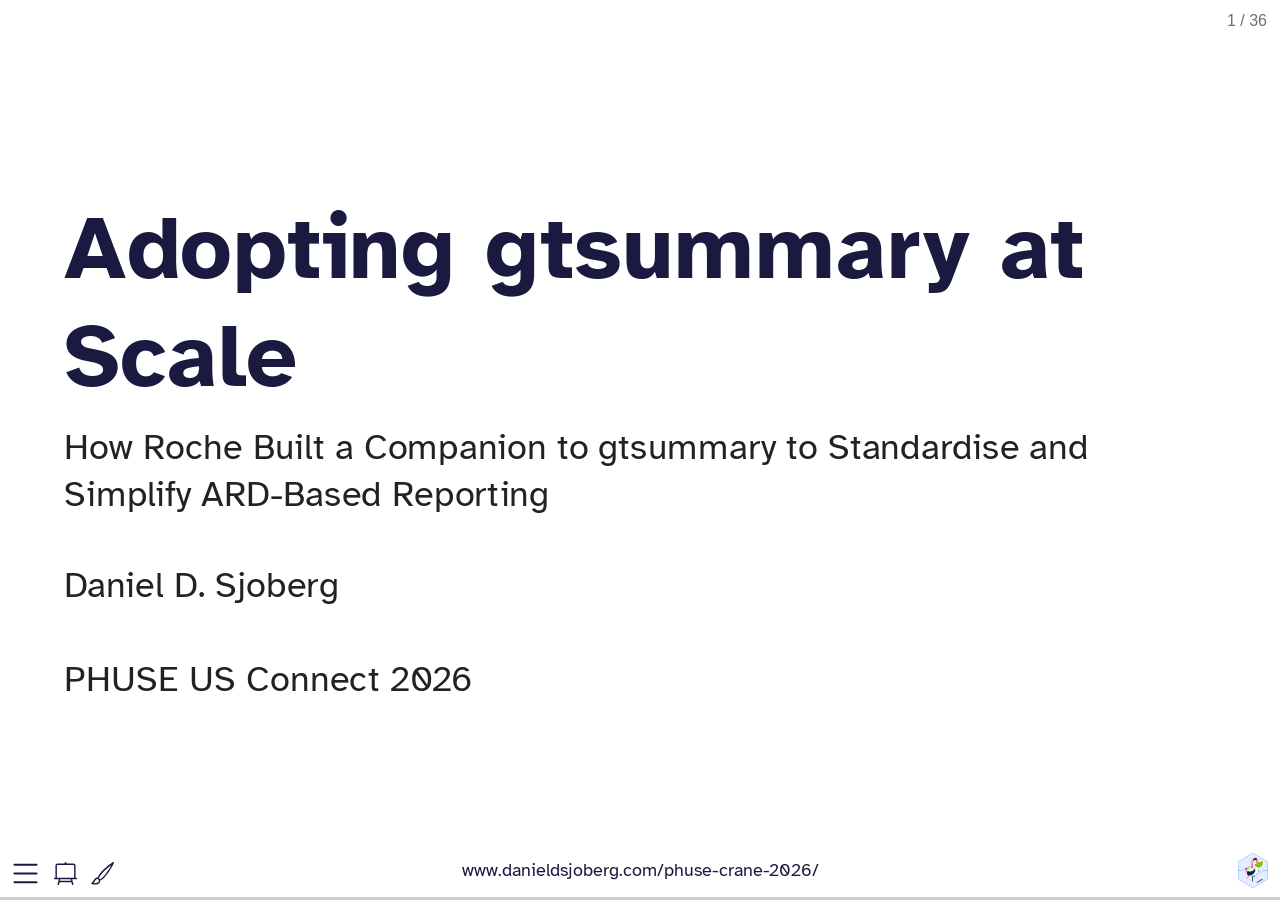
==== commit dcdb3759: "Built site for gh-pages" ====
--- a/slides/index.html
+++ b/slides/index.html
@@ -7,8 +7,8 @@
 <script src="../site_libs/quarto-html/tippy.umd.min.js"></script>
 <link href="../site_libs/quarto-html/tippy.css" rel="stylesheet">
 <link href="../site_libs/quarto-html/light-border.css" rel="stylesheet">
-<link href="../site_libs/quarto-html/quarto-syntax-highlighting-ed96de9b727972fe78a7b5d16c58bf87.css" rel="stylesheet" id="quarto-text-highlighting-styles"><meta charset="utf-8">
-  <meta name="generator" content="quarto-1.8.27">
+<link href="../site_libs/quarto-html/quarto-syntax-highlighting-845c23b38eaddc0f92fda52bfe77a8c8.css" rel="stylesheet" id="quarto-text-highlighting-styles"><meta charset="utf-8">
+  <meta name="generator" content="quarto-1.9.36">
 
   <meta name="author" content="Daniel D. Sjoberg   PHUSE US Connect 2026">
   <title>Beyond {gtsummary}: How the {crane} Package Extends the Framework for Pharmaceutical Reporting – Adopting gtsummary at Scale</title>
@@ -18,6 +18,9 @@
   <link rel="stylesheet" href="../site_libs/revealjs/dist/reset.css">
   <link rel="stylesheet" href="../site_libs/revealjs/dist/reveal.css">
   <style>
+    /* Default styles provided by pandoc.
+    ** See https://pandoc.org/MANUAL.html#variables-for-html for config info.
+    */
     code{white-space: pre-wrap;}
     span.smallcaps{font-variant: small-caps;}
     div.columns{display: flex; gap: min(4vw, 1.5em);}
@@ -96,7 +99,7 @@
     code span.vs { color: #20794d; } /* VerbatimString */
     code span.wa { color: #5e5e5e; font-style: italic; } /* Warning */
   </style>
-  <link rel="stylesheet" href="../site_libs/revealjs/dist/theme/quarto-f75bedf4d829976c59ed7afd0425d45b.css">
+  <link rel="stylesheet" href="../site_libs/revealjs/dist/theme/quarto-3e6e91546290b790d53ab8a840878fb5.css">
   <link href="../site_libs/revealjs/plugin/quarto-line-highlight/line-highlight.css" rel="stylesheet">
   <link href="../site_libs/revealjs/plugin/reveal-menu/menu.css" rel="stylesheet">
   <link href="../site_libs/revealjs/plugin/reveal-menu/quarto-menu.css" rel="stylesheet">
@@ -235,7 +238,7 @@
 <ul>
 <li><p>The stats</p>
 <ul>
-<li><span class="emphasis">1,900,000 installations</span> from CRAN</li>
+<li><span class="emphasis">2,000,000 installations</span> from CRAN</li>
 <li>1,200 GitHub stars</li>
 <li>1,200 citations in peer-reviewed articles</li>
 <li>50 code contributors</li>
@@ -270,7 +273,7 @@
 <h2>{gtsummary} + LLMs <img src="images/gtsummary-hex.png" align="right" height="120"></h2>
 <ul>
 <li><p>Since {gtsummary} is widely adopted, our LLMs besties work wonderfully out of the box. No additional training needed!</p></li>
-<li><p>The {gtsummary} site has recently added an AI assistant and it’s AMAZING! Powered by <code>kapa.ai</code> (thank you!)</p></li>
+<li><p>The {gtsummary} site has recently added an AI assistant and it’s AMAZING! (Thanks <code>kapa.ai</code>)</p></li>
 </ul>
 <p><img src="images/gtsummary-kapa.png" align="center" height="300"></p>
 </section>
@@ -340,23 +343,23 @@
 <span id="cb2-5"><a></a>    <span class="at">include =</span> <span class="fu">c</span>(AGE, ETHNIC, FEMALE)</span>
 <span id="cb2-6"><a></a>  )</span></code></pre></div><button title="Copy to Clipboard" class="code-copy-button"><i class="bi"></i></button></div>
 <div class="cell-output-display">
-<div id="xapyugnlbx" style="padding-left:0px;padding-right:0px;padding-top:10px;padding-bottom:10px;overflow-x:auto;overflow-y:auto;width:auto;height:auto;">
-<style>#xapyugnlbx table {
+<div id="bvgssqyiri" style="padding-left:0px;padding-right:0px;padding-top:10px;padding-bottom:10px;overflow-x:auto;overflow-y:auto;width:auto;height:auto;">
+<style>#bvgssqyiri table {
   font-family: system-ui, 'Segoe UI', Roboto, Helvetica, Arial, sans-serif, 'Apple Color Emoji', 'Segoe UI Emoji', 'Segoe UI Symbol', 'Noto Color Emoji';
   -webkit-font-smoothing: antialiased;
   -moz-osx-font-smoothing: grayscale;
 }
 
-#xapyugnlbx thead, #xapyugnlbx tbody, #xapyugnlbx tfoot, #xapyugnlbx tr, #xapyugnlbx td, #xapyugnlbx th {
+#bvgssqyiri thead, #bvgssqyiri tbody, #bvgssqyiri tfoot, #bvgssqyiri tr, #bvgssqyiri td, #bvgssqyiri th {
   border-style: none;
 }
 
-#xapyugnlbx p {
+#bvgssqyiri p {
   margin: 0;
   padding: 0;
 }
 
-#xapyugnlbx .gt_table {
+#bvgssqyiri .gt_table {
   display: table;
   border-collapse: collapse;
   line-height: normal;
@@ -382,12 +385,12 @@
   border-left-color: #D3D3D3;
 }
 
-#xapyugnlbx .gt_caption {
+#bvgssqyiri .gt_caption {
   padding-top: 4px;
   padding-bottom: 4px;
 }
 
-#xapyugnlbx .gt_title {
+#bvgssqyiri .gt_title {
   color: #333333;
   font-size: 125%;
   font-weight: initial;
@@ -399,7 +402,7 @@
   border-bottom-width: 0;
 }
 
-#xapyugnlbx .gt_subtitle {
+#bvgssqyiri .gt_subtitle {
   color: #333333;
   font-size: 85%;
   font-weight: initial;
@@ -411,7 +414,7 @@
   border-top-width: 0;
 }
 
-#xapyugnlbx .gt_heading {
+#bvgssqyiri .gt_heading {
   background-color: #FFFFFF;
   text-align: center;
   border-bottom-color: #FFFFFF;
@@ -423,13 +426,13 @@
   border-right-color: #D3D3D3;
 }
 
-#xapyugnlbx .gt_bottom_border {
-  border-bottom-style: solid;
-  border-bottom-width: 2px;
-  border-bottom-color: #D3D3D3;
-}
-
-#xapyugnlbx .gt_col_headings {
+#bvgssqyiri .gt_bottom_border {
+  border-bottom-style: solid;
+  border-bottom-width: 2px;
+  border-bottom-color: #D3D3D3;
+}
+
+#bvgssqyiri .gt_col_headings {
   border-top-style: solid;
   border-top-width: 2px;
   border-top-color: #D3D3D3;
@@ -444,7 +447,7 @@
   border-right-color: #D3D3D3;
 }
 
-#xapyugnlbx .gt_col_heading {
+#bvgssqyiri .gt_col_heading {
   color: #333333;
   background-color: #FFFFFF;
   font-size: 100%;
@@ -464,7 +467,7 @@
   overflow-x: hidden;
 }
 
-#xapyugnlbx .gt_column_spanner_outer {
+#bvgssqyiri .gt_column_spanner_outer {
   color: #333333;
   background-color: #FFFFFF;
   font-size: 100%;
@@ -476,15 +479,15 @@
   padding-right: 4px;
 }
 
-#xapyugnlbx .gt_column_spanner_outer:first-child {
+#bvgssqyiri .gt_column_spanner_outer:first-child {
   padding-left: 0;
 }
 
-#xapyugnlbx .gt_column_spanner_outer:last-child {
+#bvgssqyiri .gt_column_spanner_outer:last-child {
   padding-right: 0;
 }
 
-#xapyugnlbx .gt_column_spanner {
+#bvgssqyiri .gt_column_spanner {
   border-bottom-style: solid;
   border-bottom-width: 2px;
   border-bottom-color: #D3D3D3;
@@ -496,11 +499,11 @@
   width: 100%;
 }
 
-#xapyugnlbx .gt_spanner_row {
+#bvgssqyiri .gt_spanner_row {
   border-bottom-style: hidden;
 }
 
-#xapyugnlbx .gt_group_heading {
+#bvgssqyiri .gt_group_heading {
   padding-top: 8px;
   padding-bottom: 8px;
   padding-left: 5px;
@@ -526,7 +529,7 @@
   text-align: left;
 }
 
-#xapyugnlbx .gt_empty_group_heading {
+#bvgssqyiri .gt_empty_group_heading {
   padding: 0.5px;
   color: #333333;
   background-color: #FFFFFF;
@@ -541,15 +544,15 @@
   vertical-align: middle;
 }
 
-#xapyugnlbx .gt_from_md > :first-child {
+#bvgssqyiri .gt_from_md > :first-child {
   margin-top: 0;
 }
 
-#xapyugnlbx .gt_from_md > :last-child {
+#bvgssqyiri .gt_from_md > :last-child {
   margin-bottom: 0;
 }
 
-#xapyugnlbx .gt_row {
+#bvgssqyiri .gt_row {
   padding-top: 8px;
   padding-bottom: 8px;
   padding-left: 5px;
@@ -568,7 +571,7 @@
   overflow-x: hidden;
 }
 
-#xapyugnlbx .gt_stub {
+#bvgssqyiri .gt_stub {
   color: #333333;
   background-color: #FFFFFF;
   font-size: 100%;
@@ -581,7 +584,7 @@
   padding-right: 5px;
 }
 
-#xapyugnlbx .gt_stub_row_group {
+#bvgssqyiri .gt_stub_row_group {
   color: #333333;
   background-color: #FFFFFF;
   font-size: 100%;
@@ -595,54 +598,54 @@
   vertical-align: top;
 }
 
-#xapyugnlbx .gt_row_group_first td {
-  border-top-width: 2px;
-}
-
-#xapyugnlbx .gt_row_group_first th {
-  border-top-width: 2px;
-}
-
-#xapyugnlbx .gt_summary_row {
-  color: #333333;
-  background-color: #FFFFFF;
-  text-transform: inherit;
-  padding-top: 8px;
-  padding-bottom: 8px;
-  padding-left: 5px;
-  padding-right: 5px;
-}
-
-#xapyugnlbx .gt_first_summary_row {
-  border-top-style: solid;
-  border-top-color: #D3D3D3;
-}
-
-#xapyugnlbx .gt_first_summary_row.thick {
-  border-top-width: 2px;
-}
-
-#xapyugnlbx .gt_last_summary_row {
-  padding-top: 8px;
-  padding-bottom: 8px;
-  padding-left: 5px;
-  padding-right: 5px;
-  border-bottom-style: solid;
-  border-bottom-width: 2px;
-  border-bottom-color: #D3D3D3;
-}
-
-#xapyugnlbx .gt_grand_summary_row {
-  color: #333333;
-  background-color: #FFFFFF;
-  text-transform: inherit;
-  padding-top: 8px;
-  padding-bottom: 8px;
-  padding-left: 5px;
-  padding-right: 5px;
-}
-
-#xapyugnlbx .gt_first_grand_summary_row {
+#bvgssqyiri .gt_row_group_first td {
+  border-top-width: 2px;
+}
+
+#bvgssqyiri .gt_row_group_first th {
+  border-top-width: 2px;
+}
+
+#bvgssqyiri .gt_summary_row {
+  color: #333333;
+  background-color: #FFFFFF;
+  text-transform: inherit;
+  padding-top: 8px;
+  padding-bottom: 8px;
+  padding-left: 5px;
+  padding-right: 5px;
+}
+
+#bvgssqyiri .gt_first_summary_row {
+  border-top-style: solid;
+  border-top-color: #D3D3D3;
+}
+
+#bvgssqyiri .gt_first_summary_row.thick {
+  border-top-width: 2px;
+}
+
+#bvgssqyiri .gt_last_summary_row {
+  padding-top: 8px;
+  padding-bottom: 8px;
+  padding-left: 5px;
+  padding-right: 5px;
+  border-bottom-style: solid;
+  border-bottom-width: 2px;
+  border-bottom-color: #D3D3D3;
+}
+
+#bvgssqyiri .gt_grand_summary_row {
+  color: #333333;
+  background-color: #FFFFFF;
+  text-transform: inherit;
+  padding-top: 8px;
+  padding-bottom: 8px;
+  padding-left: 5px;
+  padding-right: 5px;
+}
+
+#bvgssqyiri .gt_first_grand_summary_row {
   padding-top: 8px;
   padding-bottom: 8px;
   padding-left: 5px;
@@ -652,7 +655,7 @@
   border-top-color: #D3D3D3;
 }
 
-#xapyugnlbx .gt_last_grand_summary_row_top {
+#bvgssqyiri .gt_last_grand_summary_row_top {
   padding-top: 8px;
   padding-bottom: 8px;
   padding-left: 5px;
@@ -662,20 +665,20 @@
   border-bottom-color: #D3D3D3;
 }
 
-#xapyugnlbx .gt_striped {
+#bvgssqyiri .gt_striped {
   background-color: rgba(128, 128, 128, 0.05);
 }
 
-#xapyugnlbx .gt_table_body {
-  border-top-style: solid;
-  border-top-width: 2px;
-  border-top-color: #D3D3D3;
-  border-bottom-style: solid;
-  border-bottom-width: 2px;
-  border-bottom-color: #D3D3D3;
-}
-
-#xapyugnlbx .gt_footnotes {
+#bvgssqyiri .gt_table_body {
+  border-top-style: solid;
+  border-top-width: 2px;
+  border-top-color: #D3D3D3;
+  border-bottom-style: solid;
+  border-bottom-width: 2px;
+  border-bottom-color: #D3D3D3;
+}
+
+#bvgssqyiri .gt_footnotes {
   color: #333333;
   background-color: #FFFFFF;
   border-bottom-style: none;
@@ -689,7 +692,7 @@
   border-right-color: #D3D3D3;
 }
 
-#xapyugnlbx .gt_footnote {
+#bvgssqyiri .gt_footnote {
   margin: 0px;
   font-size: 90%;
   padding-top: 4px;
@@ -698,7 +701,7 @@
   padding-right: 5px;
 }
 
-#xapyugnlbx .gt_sourcenotes {
+#bvgssqyiri .gt_sourcenotes {
   color: #333333;
   background-color: #FFFFFF;
   border-bottom-style: none;
@@ -712,7 +715,7 @@
   border-right-color: #D3D3D3;
 }
 
-#xapyugnlbx .gt_sourcenote {
+#bvgssqyiri .gt_sourcenote {
   font-size: 90%;
   padding-top: 4px;
   padding-bottom: 4px;
@@ -720,72 +723,72 @@
   padding-right: 5px;
 }
 
-#xapyugnlbx .gt_left {
+#bvgssqyiri .gt_left {
   text-align: left;
 }
 
-#xapyugnlbx .gt_center {
+#bvgssqyiri .gt_center {
   text-align: center;
 }
 
-#xapyugnlbx .gt_right {
+#bvgssqyiri .gt_right {
   text-align: right;
   font-variant-numeric: tabular-nums;
 }
 
-#xapyugnlbx .gt_font_normal {
+#bvgssqyiri .gt_font_normal {
   font-weight: normal;
 }
 
-#xapyugnlbx .gt_font_bold {
+#bvgssqyiri .gt_font_bold {
   font-weight: bold;
 }
 
-#xapyugnlbx .gt_font_italic {
+#bvgssqyiri .gt_font_italic {
   font-style: italic;
 }
 
-#xapyugnlbx .gt_super {
+#bvgssqyiri .gt_super {
   font-size: 65%;
 }
 
-#xapyugnlbx .gt_footnote_marks {
+#bvgssqyiri .gt_footnote_marks {
   font-size: 75%;
   vertical-align: 0.4em;
   position: initial;
 }
 
-#xapyugnlbx .gt_asterisk {
+#bvgssqyiri .gt_asterisk {
   font-size: 100%;
   vertical-align: 0;
 }
 
-#xapyugnlbx .gt_indent_1 {
+#bvgssqyiri .gt_indent_1 {
   text-indent: 5px;
 }
 
-#xapyugnlbx .gt_indent_2 {
+#bvgssqyiri .gt_indent_2 {
   text-indent: 10px;
 }
 
-#xapyugnlbx .gt_indent_3 {
+#bvgssqyiri .gt_indent_3 {
   text-indent: 15px;
 }
 
-#xapyugnlbx .gt_indent_4 {
+#bvgssqyiri .gt_indent_4 {
   text-indent: 20px;
 }
 
-#xapyugnlbx .gt_indent_5 {
+#bvgssqyiri .gt_indent_5 {
   text-indent: 25px;
 }
 
-#xapyugnlbx .katex-display {
+#bvgssqyiri .katex-display {
   display: inline-flex !important;
   margin-bottom: 0.75em !important;
 }
 
-#xapyugnlbx div.Reactable > div.rt-table > div.rt-thead > div.rt-tr.rt-tr-group-header > div.rt-th-group:after {
+#bvgssqyiri div.Reactable > div.rt-table > div.rt-thead > div.rt-tr.rt-tr-group-header > div.rt-th-group:after {
   height: 0px !important;
 }
 </style>
@@ -854,23 +857,23 @@
 <span id="cb3-5" class="hljs-ln-code"><a></a>  )</span></code></pre></div><button title="Copy to Clipboard" class="code-copy-button"><i class="bi"></i></button></div>
 </div><div class="column">
 <div class="cell-output-display">
-<div id="nnhdeujbsv" style="padding-left:0px;padding-right:0px;padding-top:10px;padding-bottom:10px;overflow-x:auto;overflow-y:auto;width:auto;height:auto;">
-<style>#nnhdeujbsv table {
+<div id="hugfsygrge" style="padding-left:0px;padding-right:0px;padding-top:10px;padding-bottom:10px;overflow-x:auto;overflow-y:auto;width:auto;height:auto;">
+<style>#hugfsygrge table {
   font-family: system-ui, 'Segoe UI', Roboto, Helvetica, Arial, sans-serif, 'Apple Color Emoji', 'Segoe UI Emoji', 'Segoe UI Symbol', 'Noto Color Emoji';
   -webkit-font-smoothing: antialiased;
   -moz-osx-font-smoothing: grayscale;
 }
 
-#nnhdeujbsv thead, #nnhdeujbsv tbody, #nnhdeujbsv tfoot, #nnhdeujbsv tr, #nnhdeujbsv td, #nnhdeujbsv th {
+#hugfsygrge thead, #hugfsygrge tbody, #hugfsygrge tfoot, #hugfsygrge tr, #hugfsygrge td, #hugfsygrge th {
   border-style: none;
 }
 
-#nnhdeujbsv p {
+#hugfsygrge p {
   margin: 0;
   padding: 0;
 }
 
-#nnhdeujbsv .gt_table {
+#hugfsygrge .gt_table {
   display: table;
   border-collapse: collapse;
   line-height: normal;
@@ -896,12 +899,12 @@
   border-left-color: #D3D3D3;
 }
 
-#nnhdeujbsv .gt_caption {
+#hugfsygrge .gt_caption {
   padding-top: 4px;
   padding-bottom: 4px;
 }
 
-#nnhdeujbsv .gt_title {
+#hugfsygrge .gt_title {
   color: #333333;
   font-size: 125%;
   font-weight: initial;
@@ -913,7 +916,7 @@
   border-bottom-width: 0;
 }
 
-#nnhdeujbsv .gt_subtitle {
+#hugfsygrge .gt_subtitle {
   color: #333333;
   font-size: 85%;
   font-weight: initial;
@@ -925,7 +928,7 @@
   border-top-width: 0;
 }
 
-#nnhdeujbsv .gt_heading {
+#hugfsygrge .gt_heading {
   background-color: #FFFFFF;
   text-align: center;
   border-bottom-color: #FFFFFF;
@@ -937,13 +940,13 @@
   border-right-color: #D3D3D3;
 }
 
-#nnhdeujbsv .gt_bottom_border {
-  border-bottom-style: solid;
-  border-bottom-width: 2px;
-  border-bottom-color: #D3D3D3;
-}
-
-#nnhdeujbsv .gt_col_headings {
+#hugfsygrge .gt_bottom_border {
+  border-bottom-style: solid;
+  border-bottom-width: 2px;
+  border-bottom-color: #D3D3D3;
+}
+
+#hugfsygrge .gt_col_headings {
   border-top-style: solid;
   border-top-width: 2px;
   border-top-color: #D3D3D3;
@@ -958,7 +961,7 @@
   border-right-color: #D3D3D3;
 }
 
-#nnhdeujbsv .gt_col_heading {
+#hugfsygrge .gt_col_heading {
   color: #333333;
   background-color: #FFFFFF;
   font-size: 100%;
@@ -978,7 +981,7 @@
   overflow-x: hidden;
 }
 
-#nnhdeujbsv .gt_column_spanner_outer {
+#hugfsygrge .gt_column_spanner_outer {
   color: #333333;
   background-color: #FFFFFF;
   font-size: 100%;
@@ -990,15 +993,15 @@
   padding-right: 4px;
 }
 
-#nnhdeujbsv .gt_column_spanner_outer:first-child {
+#hugfsygrge .gt_column_spanner_outer:first-child {
   padding-left: 0;
 }
 
-#nnhdeujbsv .gt_column_spanner_outer:last-child {
+#hugfsygrge .gt_column_spanner_outer:last-child {
   padding-right: 0;
 }
 
-#nnhdeujbsv .gt_column_spanner {
+#hugfsygrge .gt_column_spanner {
   border-bottom-style: solid;
   border-bottom-width: 2px;
   border-bottom-color: #D3D3D3;
@@ -1010,11 +1013,11 @@
   width: 100%;
 }
 
-#nnhdeujbsv .gt_spanner_row {
+#hugfsygrge .gt_spanner_row {
   border-bottom-style: hidden;
 }
 
-#nnhdeujbsv .gt_group_heading {
+#hugfsygrge .gt_group_heading {
   padding-top: 8px;
   padding-bottom: 8px;
   padding-left: 5px;
@@ -1040,7 +1043,7 @@
   text-align: left;
 }
 
-#nnhdeujbsv .gt_empty_group_heading {
+#hugfsygrge .gt_empty_group_heading {
   padding: 0.5px;
   color: #333333;
   background-color: #FFFFFF;
@@ -1055,15 +1058,15 @@
   vertical-align: middle;
 }
 
-#nnhdeujbsv .gt_from_md > :first-child {
+#hugfsygrge .gt_from_md > :first-child {
   margin-top: 0;
 }
 
-#nnhdeujbsv .gt_from_md > :last-child {
+#hugfsygrge .gt_from_md > :last-child {
   margin-bottom: 0;
 }
 
-#nnhdeujbsv .gt_row {
+#hugfsygrge .gt_row {
   padding-top: 8px;
   padding-bottom: 8px;
   padding-left: 5px;
@@ -1082,7 +1085,7 @@
   overflow-x: hidden;
 }
 
-#nnhdeujbsv .gt_stub {
+#hugfsygrge .gt_stub {
   color: #333333;
   background-color: #FFFFFF;
   font-size: 100%;
@@ -1095,7 +1098,7 @@
   padding-right: 5px;
 }
 
-#nnhdeujbsv .gt_stub_row_group {
+#hugfsygrge .gt_stub_row_group {
   color: #333333;
   background-color: #FFFFFF;
   font-size: 100%;
@@ -1109,54 +1112,54 @@
   vertical-align: top;
 }
 
-#nnhdeujbsv .gt_row_group_first td {
-  border-top-width: 2px;
-}
-
-#nnhdeujbsv .gt_row_group_first th {
-  border-top-width: 2px;
-}
-
-#nnhdeujbsv .gt_summary_row {
-  color: #333333;
-  background-color: #FFFFFF;
-  text-transform: inherit;
-  padding-top: 8px;
-  padding-bottom: 8px;
-  padding-left: 5px;
-  padding-right: 5px;
-}
-
-#nnhdeujbsv .gt_first_summary_row {
-  border-top-style: solid;
-  border-top-color: #D3D3D3;
-}
-
-#nnhdeujbsv .gt_first_summary_row.thick {
-  border-top-width: 2px;
-}
-
-#nnhdeujbsv .gt_last_summary_row {
-  padding-top: 8px;
-  padding-bottom: 8px;
-  padding-left: 5px;
-  padding-right: 5px;
-  border-bottom-style: solid;
-  border-bottom-width: 2px;
-  border-bottom-color: #D3D3D3;
-}
-
-#nnhdeujbsv .gt_grand_summary_row {
-  color: #333333;
-  background-color: #FFFFFF;
-  text-transform: inherit;
-  padding-top: 8px;
-  padding-bottom: 8px;
-  padding-left: 5px;
-  padding-right: 5px;
-}
-
-#nnhdeujbsv .gt_first_grand_summary_row {
+#hugfsygrge .gt_row_group_first td {
+  border-top-width: 2px;
+}
+
+#hugfsygrge .gt_row_group_first th {
+  border-top-width: 2px;
+}
+
+#hugfsygrge .gt_summary_row {
+  color: #333333;
+  background-color: #FFFFFF;
+  text-transform: inherit;
+  padding-top: 8px;
+  padding-bottom: 8px;
+  padding-left: 5px;
+  padding-right: 5px;
+}
+
+#hugfsygrge .gt_first_summary_row {
+  border-top-style: solid;
+  border-top-color: #D3D3D3;
+}
+
+#hugfsygrge .gt_first_summary_row.thick {
+  border-top-width: 2px;
+}
+
+#hugfsygrge .gt_last_summary_row {
+  padding-top: 8px;
+  padding-bottom: 8px;
+  padding-left: 5px;
+  padding-right: 5px;
+  border-bottom-style: solid;
+  border-bottom-width: 2px;
+  border-bottom-color: #D3D3D3;
+}
+
+#hugfsygrge .gt_grand_summary_row {
+  color: #333333;
+  background-color: #FFFFFF;
+  text-transform: inherit;
+  padding-top: 8px;
+  padding-bottom: 8px;
+  padding-left: 5px;
+  padding-right: 5px;
+}
+
+#hugfsygrge .gt_first_grand_summary_row {
   padding-top: 8px;
   padding-bottom: 8px;
   padding-left: 5px;
@@ -1166,7 +1169,7 @@
   border-top-color: #D3D3D3;
 }
 
-#nnhdeujbsv .gt_last_grand_summary_row_top {
+#hugfsygrge .gt_last_grand_summary_row_top {
   padding-top: 8px;
   padding-bottom: 8px;
   padding-left: 5px;
@@ -1176,20 +1179,20 @@
   border-bottom-color: #D3D3D3;
 }
 
-#nnhdeujbsv .gt_striped {
+#hugfsygrge .gt_striped {
   background-color: rgba(128, 128, 128, 0.05);
 }
 
-#nnhdeujbsv .gt_table_body {
-  border-top-style: solid;
-  border-top-width: 2px;
-  border-top-color: #D3D3D3;
-  border-bottom-style: solid;
-  border-bottom-width: 2px;
-  border-bottom-color: #D3D3D3;
-}
-
-#nnhdeujbsv .gt_footnotes {
+#hugfsygrge .gt_table_body {
+  border-top-style: solid;
+  border-top-width: 2px;
+  border-top-color: #D3D3D3;
+  border-bottom-style: solid;
+  border-bottom-width: 2px;
+  border-bottom-color: #D3D3D3;
+}
+
+#hugfsygrge .gt_footnotes {
   color: #333333;
   background-color: #FFFFFF;
   border-bottom-style: none;
@@ -1203,7 +1206,7 @@
   border-right-color: #D3D3D3;
 }
 
-#nnhdeujbsv .gt_footnote {
+#hugfsygrge .gt_footnote {
   margin: 0px;
   font-size: 90%;
   padding-top: 4px;
@@ -1212,7 +1215,7 @@
   padding-right: 5px;
 }
 
-#nnhdeujbsv .gt_sourcenotes {
+#hugfsygrge .gt_sourcenotes {
   color: #333333;
   background-color: #FFFFFF;
   border-bottom-style: none;
@@ -1226,7 +1229,7 @@
   border-right-color: #D3D3D3;
 }
 
-#nnhdeujbsv .gt_sourcenote {
+#hugfsygrge .gt_sourcenote {
   font-size: 90%;
   padding-top: 4px;
   padding-bottom: 4px;
@@ -1234,72 +1237,72 @@
   padding-right: 5px;
 }
 
-#nnhdeujbsv .gt_left {
+#hugfsygrge .gt_left {
   text-align: left;
 }
 
-#nnhdeujbsv .gt_center {
+#hugfsygrge .gt_center {
   text-align: center;
 }
 
-#nnhdeujbsv .gt_right {
+#hugfsygrge .gt_right {
   text-align: right;
   font-variant-numeric: tabular-nums;
 }
 
-#nnhdeujbsv .gt_font_normal {
+#hugfsygrge .gt_font_normal {
   font-weight: normal;
 }
 
-#nnhdeujbsv .gt_font_bold {
+#hugfsygrge .gt_font_bold {
   font-weight: bold;
 }
 
-#nnhdeujbsv .gt_font_italic {
+#hugfsygrge .gt_font_italic {
   font-style: italic;
 }
 
-#nnhdeujbsv .gt_super {
+#hugfsygrge .gt_super {
   font-size: 65%;
 }
 
-#nnhdeujbsv .gt_footnote_marks {
+#hugfsygrge .gt_footnote_marks {
   font-size: 75%;
   vertical-align: 0.4em;
   position: initial;
 }
 
-#nnhdeujbsv .gt_asterisk {
+#hugfsygrge .gt_asterisk {
   font-size: 100%;
   vertical-align: 0;
 }
 
-#nnhdeujbsv .gt_indent_1 {
+#hugfsygrge .gt_indent_1 {
   text-indent: 5px;
 }
 
-#nnhdeujbsv .gt_indent_2 {
+#hugfsygrge .gt_indent_2 {
   text-indent: 10px;
 }
 
-#nnhdeujbsv .gt_indent_3 {
+#hugfsygrge .gt_indent_3 {
   text-indent: 15px;
 }
 
-#nnhdeujbsv .gt_indent_4 {
+#hugfsygrge .gt_indent_4 {
   text-indent: 20px;
 }
 
-#nnhdeujbsv .gt_indent_5 {
+#hugfsygrge .gt_indent_5 {
   text-indent: 25px;
 }
 
-#nnhdeujbsv .katex-display {
+#hugfsygrge .katex-display {
   display: inline-flex !important;
   margin-bottom: 0.75em !important;
 }
 
-#nnhdeujbsv div.Reactable > div.rt-table > div.rt-thead > div.rt-tr.rt-tr-group-header > div.rt-th-group:after {
+#hugfsygrge div.Reactable > div.rt-table > div.rt-thead > div.rt-tr.rt-tr-group-header > div.rt-th-group:after {
   height: 0px !important;
 }
 </style>
@@ -1381,23 +1384,23 @@
 <span id="cb4-6" class="hljs-ln-code"><a></a>  )</span></code></pre></div><button title="Copy to Clipboard" class="code-copy-button"><i class="bi"></i></button></div>
 </div><div class="column">
 <div class="cell-output-display">
-<div id="ovehbphyud" style="padding-left:0px;padding-right:0px;padding-top:10px;padding-bottom:10px;overflow-x:auto;overflow-y:auto;width:auto;height:auto;">
-<style>#ovehbphyud table {
+<div id="yrpogapchy" style="padding-left:0px;padding-right:0px;padding-top:10px;padding-bottom:10px;overflow-x:auto;overflow-y:auto;width:auto;height:auto;">
+<style>#yrpogapchy table {
   font-family: system-ui, 'Segoe UI', Roboto, Helvetica, Arial, sans-serif, 'Apple Color Emoji', 'Segoe UI Emoji', 'Segoe UI Symbol', 'Noto Color Emoji';
   -webkit-font-smoothing: antialiased;
   -moz-osx-font-smoothing: grayscale;
 }
 
-#ovehbphyud thead, #ovehbphyud tbody, #ovehbphyud tfoot, #ovehbphyud tr, #ovehbphyud td, #ovehbphyud th {
+#yrpogapchy thead, #yrpogapchy tbody, #yrpogapchy tfoot, #yrpogapchy tr, #yrpogapchy td, #yrpogapchy th {
   border-style: none;
 }
 
-#ovehbphyud p {
+#yrpogapchy p {
   margin: 0;
   padding: 0;
 }
 
-#ovehbphyud .gt_table {
+#yrpogapchy .gt_table {
   display: table;
   border-collapse: collapse;
   line-height: normal;
@@ -1423,12 +1426,12 @@
   border-left-color: #D3D3D3;
 }
 
-#ovehbphyud .gt_caption {
+#yrpogapchy .gt_caption {
   padding-top: 4px;
   padding-bottom: 4px;
 }
 
-#ovehbphyud .gt_title {
+#yrpogapchy .gt_title {
   color: #333333;
   font-size: 125%;
   font-weight: initial;
@@ -1440,7 +1443,7 @@
   border-bottom-width: 0;
 }
 
-#ovehbphyud .gt_subtitle {
+#yrpogapchy .gt_subtitle {
   color: #333333;
   font-size: 85%;
   font-weight: initial;
@@ -1452,7 +1455,7 @@
   border-top-width: 0;
 }
 
-#ovehbphyud .gt_heading {
+#yrpogapchy .gt_heading {
   background-color: #FFFFFF;
   text-align: center;
   border-bottom-color: #FFFFFF;
@@ -1464,13 +1467,13 @@
   border-right-color: #D3D3D3;
 }
 
-#ovehbphyud .gt_bottom_border {
-  border-bottom-style: solid;
-  border-bottom-width: 2px;
-  border-bottom-color: #D3D3D3;
-}
-
-#ovehbphyud .gt_col_headings {
+#yrpogapchy .gt_bottom_border {
+  border-bottom-style: solid;
+  border-bottom-width: 2px;
+  border-bottom-color: #D3D3D3;
+}
+
+#yrpogapchy .gt_col_headings {
   border-top-style: solid;
   border-top-width: 2px;
   border-top-color: #D3D3D3;
@@ -1485,7 +1488,7 @@
   border-right-color: #D3D3D3;
 }
 
-#ovehbphyud .gt_col_heading {
+#yrpogapchy .gt_col_heading {
   color: #333333;
   background-color: #FFFFFF;
   font-size: 100%;
@@ -1505,7 +1508,7 @@
   overflow-x: hidden;
 }
 
-#ovehbphyud .gt_column_spanner_outer {
+#yrpogapchy .gt_column_spanner_outer {
   color: #333333;
   background-color: #FFFFFF;
   font-size: 100%;
@@ -1517,15 +1520,15 @@
   padding-right: 4px;
 }
 
-#ovehbphyud .gt_column_spanner_outer:first-child {
+#yrpogapchy .gt_column_spanner_outer:first-child {
   padding-left: 0;
 }
 
-#ovehbphyud .gt_column_spanner_outer:last-child {
+#yrpogapchy .gt_column_spanner_outer:last-child {
   padding-right: 0;
 }
 
-#ovehbphyud .gt_column_spanner {
+#yrpogapchy .gt_column_spanner {
   border-bottom-style: solid;
   border-bottom-width: 2px;
   border-bottom-color: #D3D3D3;
@@ -1537,11 +1540,11 @@
   width: 100%;
 }
 
-#ovehbphyud .gt_spanner_row {
+#yrpogapchy .gt_spanner_row {
   border-bottom-style: hidden;
 }
 
-#ovehbphyud .gt_group_heading {
+#yrpogapchy .gt_group_heading {
   padding-top: 8px;
   padding-bottom: 8px;
   padding-left: 5px;
@@ -1567,7 +1570,7 @@
   text-align: left;
 }
 
-#ovehbphyud .gt_empty_group_heading {
+#yrpogapchy .gt_empty_group_heading {
   padding: 0.5px;
   color: #333333;
   background-color: #FFFFFF;
@@ -1582,15 +1585,15 @@
   vertical-align: middle;
 }
 
-#ovehbphyud .gt_from_md > :first-child {
+#yrpogapchy .gt_from_md > :first-child {
   margin-top: 0;
 }
 
-#ovehbphyud .gt_from_md > :last-child {
+#yrpogapchy .gt_from_md > :last-child {
   margin-bottom: 0;
 }
 
-#ovehbphyud .gt_row {
+#yrpogapchy .gt_row {
   padding-top: 8px;
   padding-bottom: 8px;
   padding-left: 5px;
@@ -1609,7 +1612,7 @@
   overflow-x: hidden;
 }
 
-#ovehbphyud .gt_stub {
+#yrpogapchy .gt_stub {
   color: #333333;
   background-color: #FFFFFF;
   font-size: 100%;
@@ -1622,7 +1625,7 @@
   padding-right: 5px;
 }
 
-#ovehbphyud .gt_stub_row_group {
+#yrpogapchy .gt_stub_row_group {
   color: #333333;
   background-color: #FFFFFF;
   font-size: 100%;
@@ -1636,54 +1639,54 @@
   vertical-align: top;
 }
 
-#ovehbphyud .gt_row_group_first td {
-  border-top-width: 2px;
-}
-
-#ovehbphyud .gt_row_group_first th {
-  border-top-width: 2px;
-}
-
-#ovehbphyud .gt_summary_row {
-  color: #333333;
-  background-color: #FFFFFF;
-  text-transform: inherit;
-  padding-top: 8px;
-  padding-bottom: 8px;
-  padding-left: 5px;
-  padding-right: 5px;
-}
-
-#ovehbphyud .gt_first_summary_row {
-  border-top-style: solid;
-  border-top-color: #D3D3D3;
-}
-
-#ovehbphyud .gt_first_summary_row.thick {
-  border-top-width: 2px;
-}
-
-#ovehbphyud .gt_last_summary_row {
-  padding-top: 8px;
-  padding-bottom: 8px;
-  padding-left: 5px;
-  padding-right: 5px;
-  border-bottom-style: solid;
-  border-bottom-width: 2px;
-  border-bottom-color: #D3D3D3;
-}
-
-#ovehbphyud .gt_grand_summary_row {
-  color: #333333;
-  background-color: #FFFFFF;
-  text-transform: inherit;
-  padding-top: 8px;
-  padding-bottom: 8px;
-  padding-left: 5px;
-  padding-right: 5px;
-}
-
-#ovehbphyud .gt_first_grand_summary_row {
+#yrpogapchy .gt_row_group_first td {
+  border-top-width: 2px;
+}
+
+#yrpogapchy .gt_row_group_first th {
+  border-top-width: 2px;
+}
+
+#yrpogapchy .gt_summary_row {
+  color: #333333;
+  background-color: #FFFFFF;
+  text-transform: inherit;
+  padding-top: 8px;
+  padding-bottom: 8px;
+  padding-left: 5px;
+  padding-right: 5px;
+}
+
+#yrpogapchy .gt_first_summary_row {
+  border-top-style: solid;
+  border-top-color: #D3D3D3;
+}
+
+#yrpogapchy .gt_first_summary_row.thick {
+  border-top-width: 2px;
+}
+
+#yrpogapchy .gt_last_summary_row {
+  padding-top: 8px;
+  padding-bottom: 8px;
+  padding-left: 5px;
+  padding-right: 5px;
+  border-bottom-style: solid;
+  border-bottom-width: 2px;
+  border-bottom-color: #D3D3D3;
+}
+
+#yrpogapchy .gt_grand_summary_row {
+  color: #333333;
+  background-color: #FFFFFF;
+  text-transform: inherit;
+  padding-top: 8px;
+  padding-bottom: 8px;
+  padding-left: 5px;
+  padding-right: 5px;
+}
+
+#yrpogapchy .gt_first_grand_summary_row {
   padding-top: 8px;
   padding-bottom: 8px;
   padding-left: 5px;
@@ -1693,7 +1696,7 @@
   border-top-color: #D3D3D3;
 }
 
-#ovehbphyud .gt_last_grand_summary_row_top {
+#yrpogapchy .gt_last_grand_summary_row_top {
   padding-top: 8px;
   padding-bottom: 8px;
   padding-left: 5px;
@@ -1703,20 +1706,20 @@
   border-bottom-color: #D3D3D3;
 }
 
-#ovehbphyud .gt_striped {
+#yrpogapchy .gt_striped {
   background-color: rgba(128, 128, 128, 0.05);
 }
 
-#ovehbphyud .gt_table_body {
-  border-top-style: solid;
-  border-top-width: 2px;
-  border-top-color: #D3D3D3;
-  border-bottom-style: solid;
-  border-bottom-width: 2px;
-  border-bottom-color: #D3D3D3;
-}
-
-#ovehbphyud .gt_footnotes {
+#yrpogapchy .gt_table_body {
+  border-top-style: solid;
+  border-top-width: 2px;
+  border-top-color: #D3D3D3;
+  border-bottom-style: solid;
+  border-bottom-width: 2px;
+  border-bottom-color: #D3D3D3;
+}
+
+#yrpogapchy .gt_footnotes {
   color: #333333;
   background-color: #FFFFFF;
   border-bottom-style: none;
@@ -1730,7 +1733,7 @@
   border-right-color: #D3D3D3;
 }
 
-#ovehbphyud .gt_footnote {
+#yrpogapchy .gt_footnote {
   margin: 0px;
   font-size: 90%;
   padding-top: 4px;
@@ -1739,7 +1742,7 @@
   padding-right: 5px;
 }
 
-#ovehbphyud .gt_sourcenotes {
+#yrpogapchy .gt_sourcenotes {
   color: #333333;
   background-color: #FFFFFF;
   border-bottom-style: none;
@@ -1753,7 +1756,7 @@
   border-right-color: #D3D3D3;
 }
 
-#ovehbphyud .gt_sourcenote {
+#yrpogapchy .gt_sourcenote {
   font-size: 90%;
   padding-top: 4px;
   padding-bottom: 4px;
@@ -1761,72 +1764,72 @@
   padding-right: 5px;
 }
 
-#ovehbphyud .gt_left {
+#yrpogapchy .gt_left {
   text-align: left;
 }
 
-#ovehbphyud .gt_center {
+#yrpogapchy .gt_center {
   text-align: center;
 }
 
-#ovehbphyud .gt_right {
+#yrpogapchy .gt_right {
   text-align: right;
   font-variant-numeric: tabular-nums;
 }
 
-#ovehbphyud .gt_font_normal {
+#yrpogapchy .gt_font_normal {
   font-weight: normal;
 }
 
-#ovehbphyud .gt_font_bold {
+#yrpogapchy .gt_font_bold {
   font-weight: bold;
 }
 
-#ovehbphyud .gt_font_italic {
+#yrpogapchy .gt_font_italic {
   font-style: italic;
 }
 
-#ovehbphyud .gt_super {
+#yrpogapchy .gt_super {
   font-size: 65%;
 }
 
-#ovehbphyud .gt_footnote_marks {
+#yrpogapchy .gt_footnote_marks {
   font-size: 75%;
   vertical-align: 0.4em;
   position: initial;
 }
 
-#ovehbphyud .gt_asterisk {
+#yrpogapchy .gt_asterisk {
   font-size: 100%;
   vertical-align: 0;
 }
 
-#ovehbphyud .gt_indent_1 {
+#yrpogapchy .gt_indent_1 {
   text-indent: 5px;
 }
 
-#ovehbphyud .gt_indent_2 {
+#yrpogapchy .gt_indent_2 {
   text-indent: 10px;
 }
 
-#ovehbphyud .gt_indent_3 {
+#yrpogapchy .gt_indent_3 {
   text-indent: 15px;
 }
 
-#ovehbphyud .gt_indent_4 {
+#yrpogapchy .gt_indent_4 {
   text-indent: 20px;
 }
 
-#ovehbphyud .gt_indent_5 {
+#yrpogapchy .gt_indent_5 {
   text-indent: 25px;
 }
 
-#ovehbphyud .katex-display {
+#yrpogapchy .katex-display {
   display: inline-flex !important;
   margin-bottom: 0.75em !important;
 }
 
-#ovehbphyud div.Reactable > div.rt-table > div.rt-thead > div.rt-tr.rt-tr-group-header > div.rt-th-group:after {
+#yrpogapchy div.Reactable > div.rt-table > div.rt-thead > div.rt-tr.rt-tr-group-header > div.rt-th-group:after {
   height: 0px !important;
 }
 </style>
@@ -1922,23 +1925,23 @@
 <span id="cb5-12" class="hljs-ln-code"><a></a>  )</span></code></pre></div><button title="Copy to Clipboard" class="code-copy-button"><i class="bi"></i></button></div>
 </div><div class="column">
 <div class="cell-output-display">
-<div id="qgozpsywgv" style="padding-left:0px;padding-right:0px;padding-top:10px;padding-bottom:10px;overflow-x:auto;overflow-y:auto;width:auto;height:auto;">
-<style>#qgozpsywgv table {
+<div id="dirjvejnxw" style="padding-left:0px;padding-right:0px;padding-top:10px;padding-bottom:10px;overflow-x:auto;overflow-y:auto;width:auto;height:auto;">
+<style>#dirjvejnxw table {
   font-family: system-ui, 'Segoe UI', Roboto, Helvetica, Arial, sans-serif, 'Apple Color Emoji', 'Segoe UI Emoji', 'Segoe UI Symbol', 'Noto Color Emoji';
   -webkit-font-smoothing: antialiased;
   -moz-osx-font-smoothing: grayscale;
 }
 
-#qgozpsywgv thead, #qgozpsywgv tbody, #qgozpsywgv tfoot, #qgozpsywgv tr, #qgozpsywgv td, #qgozpsywgv th {
+#dirjvejnxw thead, #dirjvejnxw tbody, #dirjvejnxw tfoot, #dirjvejnxw tr, #dirjvejnxw td, #dirjvejnxw th {
   border-style: none;
 }
 
-#qgozpsywgv p {
+#dirjvejnxw p {
   margin: 0;
   padding: 0;
 }
 
-#qgozpsywgv .gt_table {
+#dirjvejnxw .gt_table {
   display: table;
   border-collapse: collapse;
   line-height: normal;
@@ -1964,12 +1967,12 @@
   border-left-color: #D3D3D3;
 }
 
-#qgozpsywgv .gt_caption {
+#dirjvejnxw .gt_caption {
   padding-top: 4px;
   padding-bottom: 4px;
 }
 
-#qgozpsywgv .gt_title {
+#dirjvejnxw .gt_title {
   color: #333333;
   font-size: 125%;
   font-weight: initial;
@@ -1981,7 +1984,7 @@
   border-bottom-width: 0;
 }
 
-#qgozpsywgv .gt_subtitle {
+#dirjvejnxw .gt_subtitle {
   color: #333333;
   font-size: 85%;
   font-weight: initial;
@@ -1993,7 +1996,7 @@
   border-top-width: 0;
 }
 
-#qgozpsywgv .gt_heading {
+#dirjvejnxw .gt_heading {
   background-color: #FFFFFF;
   text-align: center;
   border-bottom-color: #FFFFFF;
@@ -2005,13 +2008,13 @@
   border-right-color: #D3D3D3;
 }
 
-#qgozpsywgv .gt_bottom_border {
-  border-bottom-style: solid;
-  border-bottom-width: 2px;
-  border-bottom-color: #D3D3D3;
-}
-
-#qgozpsywgv .gt_col_headings {
+#dirjvejnxw .gt_bottom_border {
+  border-bottom-style: solid;
+  border-bottom-width: 2px;
+  border-bottom-color: #D3D3D3;
+}
+
+#dirjvejnxw .gt_col_headings {
   border-top-style: solid;
   border-top-width: 2px;
   border-top-color: #D3D3D3;
@@ -2026,7 +2029,7 @@
   border-right-color: #D3D3D3;
 }
 
-#qgozpsywgv .gt_col_heading {
+#dirjvejnxw .gt_col_heading {
   color: #333333;
   background-color: #FFFFFF;
   font-size: 100%;
@@ -2046,7 +2049,7 @@
   overflow-x: hidden;
 }
 
-#qgozpsywgv .gt_column_spanner_outer {
+#dirjvejnxw .gt_column_spanner_outer {
   color: #333333;
   background-color: #FFFFFF;
   font-size: 100%;
@@ -2058,15 +2061,15 @@
   padding-right: 4px;
 }
 
-#qgozpsywgv .gt_column_spanner_outer:first-child {
+#dirjvejnxw .gt_column_spanner_outer:first-child {
   padding-left: 0;
 }
 
-#qgozpsywgv .gt_column_spanner_outer:last-child {
+#dirjvejnxw .gt_column_spanner_outer:last-child {
   padding-right: 0;
 }
 
-#qgozpsywgv .gt_column_spanner {
+#dirjvejnxw .gt_column_spanner {
   border-bottom-style: solid;
   border-bottom-width: 2px;
   border-bottom-color: #D3D3D3;
@@ -2078,11 +2081,11 @@
   width: 100%;
 }
 
-#qgozpsywgv .gt_spanner_row {
+#dirjvejnxw .gt_spanner_row {
   border-bottom-style: hidden;
 }
 
-#qgozpsywgv .gt_group_heading {
+#dirjvejnxw .gt_group_heading {
   padding-top: 8px;
   padding-bottom: 8px;
   padding-left: 5px;
@@ -2108,7 +2111,7 @@
   text-align: left;
 }
 
-#qgozpsywgv .gt_empty_group_heading {
+#dirjvejnxw .gt_empty_group_heading {
   padding: 0.5px;
   color: #333333;
   background-color: #FFFFFF;
@@ -2123,15 +2126,15 @@
   vertical-align: middle;
 }
 
-#qgozpsywgv .gt_from_md > :first-child {
+#dirjvejnxw .gt_from_md > :first-child {
   margin-top: 0;
 }
 
-#qgozpsywgv .gt_from_md > :last-child {
+#dirjvejnxw .gt_from_md > :last-child {
   margin-bottom: 0;
 }
 
-#qgozpsywgv .gt_row {
+#dirjvejnxw .gt_row {
   padding-top: 8px;
   padding-bottom: 8px;
   padding-left: 5px;
@@ -2150,7 +2153,7 @@
   overflow-x: hidden;
 }
 
-#qgozpsywgv .gt_stub {
+#dirjvejnxw .gt_stub {
   color: #333333;
   background-color: #FFFFFF;
   font-size: 100%;
@@ -2163,7 +2166,7 @@
   padding-right: 5px;
 }
 
-#qgozpsywgv .gt_stub_row_group {
+#dirjvejnxw .gt_stub_row_group {
   color: #333333;
   background-color: #FFFFFF;
   font-size: 100%;
@@ -2177,54 +2180,54 @@
   vertical-align: top;
 }
 
-#qgozpsywgv .gt_row_group_first td {
-  border-top-width: 2px;
-}
-
-#qgozpsywgv .gt_row_group_first th {
-  border-top-width: 2px;
-}
-
-#qgozpsywgv .gt_summary_row {
-  color: #333333;
-  background-color: #FFFFFF;
-  text-transform: inherit;
-  padding-top: 8px;
-  padding-bottom: 8px;
-  padding-left: 5px;
-  padding-right: 5px;
-}
-
-#qgozpsywgv .gt_first_summary_row {
-  border-top-style: solid;
-  border-top-color: #D3D3D3;
-}
-
-#qgozpsywgv .gt_first_summary_row.thick {
-  border-top-width: 2px;
-}
-
-#qgozpsywgv .gt_last_summary_row {
-  padding-top: 8px;
-  padding-bottom: 8px;
-  padding-left: 5px;
-  padding-right: 5px;
-  border-bottom-style: solid;
-  border-bottom-width: 2px;
-  border-bottom-color: #D3D3D3;
-}
-
-#qgozpsywgv .gt_grand_summary_row {
-  color: #333333;
-  background-color: #FFFFFF;
-  text-transform: inherit;
-  padding-top: 8px;
-  padding-bottom: 8px;
-  padding-left: 5px;
-  padding-right: 5px;
-}
-
-#qgozpsywgv .gt_first_grand_summary_row {
+#dirjvejnxw .gt_row_group_first td {
+  border-top-width: 2px;
+}
+
+#dirjvejnxw .gt_row_group_first th {
+  border-top-width: 2px;
+}
+
+#dirjvejnxw .gt_summary_row {
+  color: #333333;
+  background-color: #FFFFFF;
+  text-transform: inherit;
+  padding-top: 8px;
+  padding-bottom: 8px;
+  padding-left: 5px;
+  padding-right: 5px;
+}
+
+#dirjvejnxw .gt_first_summary_row {
+  border-top-style: solid;
+  border-top-color: #D3D3D3;
+}
+
+#dirjvejnxw .gt_first_summary_row.thick {
+  border-top-width: 2px;
+}
+
+#dirjvejnxw .gt_last_summary_row {
+  padding-top: 8px;
+  padding-bottom: 8px;
+  padding-left: 5px;
+  padding-right: 5px;
+  border-bottom-style: solid;
+  border-bottom-width: 2px;
+  border-bottom-color: #D3D3D3;
+}
+
+#dirjvejnxw .gt_grand_summary_row {
+  color: #333333;
+  background-color: #FFFFFF;
+  text-transform: inherit;
+  padding-top: 8px;
+  padding-bottom: 8px;
+  padding-left: 5px;
+  padding-right: 5px;
+}
+
+#dirjvejnxw .gt_first_grand_summary_row {
   padding-top: 8px;
   padding-bottom: 8px;
   padding-left: 5px;
@@ -2234,7 +2237,7 @@
   border-top-color: #D3D3D3;
 }
 
-#qgozpsywgv .gt_last_grand_summary_row_top {
+#dirjvejnxw .gt_last_grand_summary_row_top {
   padding-top: 8px;
   padding-bottom: 8px;
   padding-left: 5px;
@@ -2244,20 +2247,20 @@
   border-bottom-color: #D3D3D3;
 }
 
-#qgozpsywgv .gt_striped {
+#dirjvejnxw .gt_striped {
   background-color: rgba(128, 128, 128, 0.05);
 }
 
-#qgozpsywgv .gt_table_body {
-  border-top-style: solid;
-  border-top-width: 2px;
-  border-top-color: #D3D3D3;
-  border-bottom-style: solid;
-  border-bottom-width: 2px;
-  border-bottom-color: #D3D3D3;
-}
-
-#qgozpsywgv .gt_footnotes {
+#dirjvejnxw .gt_table_body {
+  border-top-style: solid;
+  border-top-width: 2px;
+  border-top-color: #D3D3D3;
+  border-bottom-style: solid;
+  border-bottom-width: 2px;
+  border-bottom-color: #D3D3D3;
+}
+
+#dirjvejnxw .gt_footnotes {
   color: #333333;
   background-color: #FFFFFF;
   border-bottom-style: none;
@@ -2271,7 +2274,7 @@
   border-right-color: #D3D3D3;
 }
 
-#qgozpsywgv .gt_footnote {
+#dirjvejnxw .gt_footnote {
   margin: 0px;
   font-size: 90%;
   padding-top: 4px;
@@ -2280,7 +2283,7 @@
   padding-right: 5px;
 }
 
-#qgozpsywgv .gt_sourcenotes {
+#dirjvejnxw .gt_sourcenotes {
   color: #333333;
   background-color: #FFFFFF;
   border-bottom-style: none;
@@ -2294,7 +2297,7 @@
   border-right-color: #D3D3D3;
 }
 
-#qgozpsywgv .gt_sourcenote {
+#dirjvejnxw .gt_sourcenote {
   font-size: 90%;
   padding-top: 4px;
   padding-bottom: 4px;
@@ -2302,72 +2305,72 @@
   padding-right: 5px;
 }
 
-#qgozpsywgv .gt_left {
+#dirjvejnxw .gt_left {
   text-align: left;
 }
 
-#qgozpsywgv .gt_center {
+#dirjvejnxw .gt_center {
   text-align: center;
 }
 
-#qgozpsywgv .gt_right {
+#dirjvejnxw .gt_right {
   text-align: right;
   font-variant-numeric: tabular-nums;
 }
 
-#qgozpsywgv .gt_font_normal {
+#dirjvejnxw .gt_font_normal {
   font-weight: normal;
 }
 
-#qgozpsywgv .gt_font_bold {
+#dirjvejnxw .gt_font_bold {
   font-weight: bold;
 }
 
-#qgozpsywgv .gt_font_italic {
+#dirjvejnxw .gt_font_italic {
   font-style: italic;
 }
 
-#qgozpsywgv .gt_super {
+#dirjvejnxw .gt_super {
   font-size: 65%;
 }
 
-#qgozpsywgv .gt_footnote_marks {
+#dirjvejnxw .gt_footnote_marks {
   font-size: 75%;
   vertical-align: 0.4em;
   position: initial;
 }
 
-#qgozpsywgv .gt_asterisk {
+#dirjvejnxw .gt_asterisk {
   font-size: 100%;
   vertical-align: 0;
 }
 
-#qgozpsywgv .gt_indent_1 {
+#dirjvejnxw .gt_indent_1 {
   text-indent: 5px;
 }
 
-#qgozpsywgv .gt_indent_2 {
+#dirjvejnxw .gt_indent_2 {
   text-indent: 10px;
 }
 
-#qgozpsywgv .gt_indent_3 {
+#dirjvejnxw .gt_indent_3 {
   text-indent: 15px;
 }
 
-#qgozpsywgv .gt_indent_4 {
+#dirjvejnxw .gt_indent_4 {
   text-indent: 20px;
 }
 
-#qgozpsywgv .gt_indent_5 {
+#dirjvejnxw .gt_indent_5 {
   text-indent: 25px;
 }
 
-#qgozpsywgv .katex-display {
+#dirjvejnxw .katex-display {
   display: inline-flex !important;
   margin-bottom: 0.75em !important;
 }
 
-#qgozpsywgv div.Reactable > div.rt-table > div.rt-thead > div.rt-tr.rt-tr-group-header > div.rt-th-group:after {
+#dirjvejnxw div.Reactable > div.rt-table > div.rt-thead > div.rt-tr.rt-tr-group-header > div.rt-th-group:after {
   height: 0px !important;
 }
 </style>
@@ -2471,23 +2474,23 @@
 <span id="cb6-14" class="hljs-ln-code"><a></a>  )</span></code></pre></div><button title="Copy to Clipboard" class="code-copy-button"><i class="bi"></i></button></div>
 </div><div class="column">
 <div class="cell-output-display">
-<div id="fgaotpsqwa" style="padding-left:0px;padding-right:0px;padding-top:10px;padding-bottom:10px;overflow-x:auto;overflow-y:auto;width:auto;height:auto;">
-<style>#fgaotpsqwa table {
+<div id="sweenqwdsq" style="padding-left:0px;padding-right:0px;padding-top:10px;padding-bottom:10px;overflow-x:auto;overflow-y:auto;width:auto;height:auto;">
+<style>#sweenqwdsq table {
   font-family: system-ui, 'Segoe UI', Roboto, Helvetica, Arial, sans-serif, 'Apple Color Emoji', 'Segoe UI Emoji', 'Segoe UI Symbol', 'Noto Color Emoji';
   -webkit-font-smoothing: antialiased;
   -moz-osx-font-smoothing: grayscale;
 }
 
-#fgaotpsqwa thead, #fgaotpsqwa tbody, #fgaotpsqwa tfoot, #fgaotpsqwa tr, #fgaotpsqwa td, #fgaotpsqwa th {
+#sweenqwdsq thead, #sweenqwdsq tbody, #sweenqwdsq tfoot, #sweenqwdsq tr, #sweenqwdsq td, #sweenqwdsq th {
   border-style: none;
 }
 
-#fgaotpsqwa p {
+#sweenqwdsq p {
   margin: 0;
   padding: 0;
 }
 
-#fgaotpsqwa .gt_table {
+#sweenqwdsq .gt_table {
   display: table;
   border-collapse: collapse;
   line-height: normal;
@@ -2513,12 +2516,12 @@
   border-left-color: #D3D3D3;
 }
 
-#fgaotpsqwa .gt_caption {
+#sweenqwdsq .gt_caption {
   padding-top: 4px;
   padding-bottom: 4px;
 }
 
-#fgaotpsqwa .gt_title {
+#sweenqwdsq .gt_title {
   color: #333333;
   font-size: 125%;
   font-weight: initial;
@@ -2530,7 +2533,7 @@
   border-bottom-width: 0;
 }
 
-#fgaotpsqwa .gt_subtitle {
+#sweenqwdsq .gt_subtitle {
   color: #333333;
   font-size: 85%;
   font-weight: initial;
@@ -2542,7 +2545,7 @@
   border-top-width: 0;
 }
 
-#fgaotpsqwa .gt_heading {
+#sweenqwdsq .gt_heading {
   background-color: #FFFFFF;
   text-align: center;
   border-bottom-color: #FFFFFF;
@@ -2554,13 +2557,13 @@
   border-right-color: #D3D3D3;
 }
 
-#fgaotpsqwa .gt_bottom_border {
-  border-bottom-style: solid;
-  border-bottom-width: 2px;
-  border-bottom-color: #D3D3D3;
-}
-
-#fgaotpsqwa .gt_col_headings {
+#sweenqwdsq .gt_bottom_border {
+  border-bottom-style: solid;
+  border-bottom-width: 2px;
+  border-bottom-color: #D3D3D3;
+}
+
+#sweenqwdsq .gt_col_headings {
   border-top-style: solid;
   border-top-width: 2px;
   border-top-color: #D3D3D3;
@@ -2575,7 +2578,7 @@
   border-right-color: #D3D3D3;
 }
 
-#fgaotpsqwa .gt_col_heading {
+#sweenqwdsq .gt_col_heading {
   color: #333333;
   background-color: #FFFFFF;
   font-size: 100%;
@@ -2595,7 +2598,7 @@
   overflow-x: hidden;
 }
 
-#fgaotpsqwa .gt_column_spanner_outer {
+#sweenqwdsq .gt_column_spanner_outer {
   color: #333333;
   background-color: #FFFFFF;
   font-size: 100%;
@@ -2607,15 +2610,15 @@
   padding-right: 4px;
 }
 
-#fgaotpsqwa .gt_column_spanner_outer:first-child {
+#sweenqwdsq .gt_column_spanner_outer:first-child {
   padding-left: 0;
 }
 
-#fgaotpsqwa .gt_column_spanner_outer:last-child {
+#sweenqwdsq .gt_column_spanner_outer:last-child {
   padding-right: 0;
 }
 
-#fgaotpsqwa .gt_column_spanner {
+#sweenqwdsq .gt_column_spanner {
   border-bottom-style: solid;
   border-bottom-width: 2px;
   border-bottom-color: #D3D3D3;
@@ -2627,11 +2630,11 @@
   width: 100%;
 }
 
-#fgaotpsqwa .gt_spanner_row {
+#sweenqwdsq .gt_spanner_row {
   border-bottom-style: hidden;
 }
 
-#fgaotpsqwa .gt_group_heading {
+#sweenqwdsq .gt_group_heading {
   padding-top: 8px;
   padding-bottom: 8px;
   padding-left: 5px;
@@ -2657,7 +2660,7 @@
   text-align: left;
 }
 
-#fgaotpsqwa .gt_empty_group_heading {
+#sweenqwdsq .gt_empty_group_heading {
   padding: 0.5px;
   color: #333333;
   background-color: #FFFFFF;
@@ -2672,15 +2675,15 @@
   vertical-align: middle;
 }
 
-#fgaotpsqwa .gt_from_md > :first-child {
+#sweenqwdsq .gt_from_md > :first-child {
   margin-top: 0;
 }
 
-#fgaotpsqwa .gt_from_md > :last-child {
+#sweenqwdsq .gt_from_md > :last-child {
   margin-bottom: 0;
 }
 
-#fgaotpsqwa .gt_row {
+#sweenqwdsq .gt_row {
   padding-top: 8px;
   padding-bottom: 8px;
   padding-left: 5px;
@@ -2699,7 +2702,7 @@
   overflow-x: hidden;
 }
 
-#fgaotpsqwa .gt_stub {
+#sweenqwdsq .gt_stub {
   color: #333333;
   background-color: #FFFFFF;
   font-size: 100%;
@@ -2712,7 +2715,7 @@
   padding-right: 5px;
 }
 
-#fgaotpsqwa .gt_stub_row_group {
+#sweenqwdsq .gt_stub_row_group {
   color: #333333;
   background-color: #FFFFFF;
   font-size: 100%;
@@ -2726,54 +2729,54 @@
   vertical-align: top;
 }
 
-#fgaotpsqwa .gt_row_group_first td {
-  border-top-width: 2px;
-}
-
-#fgaotpsqwa .gt_row_group_first th {
-  border-top-width: 2px;
-}
-
-#fgaotpsqwa .gt_summary_row {
-  color: #333333;
-  background-color: #FFFFFF;
-  text-transform: inherit;
-  padding-top: 8px;
-  padding-bottom: 8px;
-  padding-left: 5px;
-  padding-right: 5px;
-}
-
-#fgaotpsqwa .gt_first_summary_row {
-  border-top-style: solid;
-  border-top-color: #D3D3D3;
-}
-
-#fgaotpsqwa .gt_first_summary_row.thick {
-  border-top-width: 2px;
-}
-
-#fgaotpsqwa .gt_last_summary_row {
-  padding-top: 8px;
-  padding-bottom: 8px;
-  padding-left: 5px;
-  padding-right: 5px;
-  border-bottom-style: solid;
-  border-bottom-width: 2px;
-  border-bottom-color: #D3D3D3;
-}
-
-#fgaotpsqwa .gt_grand_summary_row {
-  color: #333333;
-  background-color: #FFFFFF;
-  text-transform: inherit;
-  padding-top: 8px;
-  padding-bottom: 8px;
-  padding-left: 5px;
-  padding-right: 5px;
-}
-
-#fgaotpsqwa .gt_first_grand_summary_row {
+#sweenqwdsq .gt_row_group_first td {
+  border-top-width: 2px;
+}
+
+#sweenqwdsq .gt_row_group_first th {
+  border-top-width: 2px;
+}
+
+#sweenqwdsq .gt_summary_row {
+  color: #333333;
+  background-color: #FFFFFF;
+  text-transform: inherit;
+  padding-top: 8px;
+  padding-bottom: 8px;
+  padding-left: 5px;
+  padding-right: 5px;
+}
+
+#sweenqwdsq .gt_first_summary_row {
+  border-top-style: solid;
+  border-top-color: #D3D3D3;
+}
+
+#sweenqwdsq .gt_first_summary_row.thick {
+  border-top-width: 2px;
+}
+
+#sweenqwdsq .gt_last_summary_row {
+  padding-top: 8px;
+  padding-bottom: 8px;
+  padding-left: 5px;
+  padding-right: 5px;
+  border-bottom-style: solid;
+  border-bottom-width: 2px;
+  border-bottom-color: #D3D3D3;
+}
+
+#sweenqwdsq .gt_grand_summary_row {
+  color: #333333;
+  background-color: #FFFFFF;
+  text-transform: inherit;
+  padding-top: 8px;
+  padding-bottom: 8px;
+  padding-left: 5px;
+  padding-right: 5px;
+}
+
+#sweenqwdsq .gt_first_grand_summary_row {
   padding-top: 8px;
   padding-bottom: 8px;
   padding-left: 5px;
@@ -2783,7 +2786,7 @@
   border-top-color: #D3D3D3;
 }
 
-#fgaotpsqwa .gt_last_grand_summary_row_top {
+#sweenqwdsq .gt_last_grand_summary_row_top {
   padding-top: 8px;
   padding-bottom: 8px;
   padding-left: 5px;
@@ -2793,20 +2796,20 @@
   border-bottom-color: #D3D3D3;
 }
 
-#fgaotpsqwa .gt_striped {
+#sweenqwdsq .gt_striped {
   background-color: rgba(128, 128, 128, 0.05);
 }
 
-#fgaotpsqwa .gt_table_body {
-  border-top-style: solid;
-  border-top-width: 2px;
-  border-top-color: #D3D3D3;
-  border-bottom-style: solid;
-  border-bottom-width: 2px;
-  border-bottom-color: #D3D3D3;
-}
-
-#fgaotpsqwa .gt_footnotes {
+#sweenqwdsq .gt_table_body {
+  border-top-style: solid;
+  border-top-width: 2px;
+  border-top-color: #D3D3D3;
+  border-bottom-style: solid;
+  border-bottom-width: 2px;
+  border-bottom-color: #D3D3D3;
+}
+
+#sweenqwdsq .gt_footnotes {
   color: #333333;
   background-color: #FFFFFF;
   border-bottom-style: none;
@@ -2820,7 +2823,7 @@
   border-right-color: #D3D3D3;
 }
 
-#fgaotpsqwa .gt_footnote {
+#sweenqwdsq .gt_footnote {
   margin: 0px;
   font-size: 90%;
   padding-top: 4px;
@@ -2829,7 +2832,7 @@
   padding-right: 5px;
 }
 
-#fgaotpsqwa .gt_sourcenotes {
+#sweenqwdsq .gt_sourcenotes {
   color: #333333;
   background-color: #FFFFFF;
   border-bottom-style: none;
@@ -2843,7 +2846,7 @@
   border-right-color: #D3D3D3;
 }
 
-#fgaotpsqwa .gt_sourcenote {
+#sweenqwdsq .gt_sourcenote {
   font-size: 90%;
   padding-top: 4px;
   padding-bottom: 4px;
@@ -2851,72 +2854,72 @@
   padding-right: 5px;
 }
 
-#fgaotpsqwa .gt_left {
+#sweenqwdsq .gt_left {
   text-align: left;
 }
 
-#fgaotpsqwa .gt_center {
+#sweenqwdsq .gt_center {
   text-align: center;
 }
 
-#fgaotpsqwa .gt_right {
+#sweenqwdsq .gt_right {
   text-align: right;
   font-variant-numeric: tabular-nums;
 }
 
-#fgaotpsqwa .gt_font_normal {
+#sweenqwdsq .gt_font_normal {
   font-weight: normal;
 }
 
-#fgaotpsqwa .gt_font_bold {
+#sweenqwdsq .gt_font_bold {
   font-weight: bold;
 }
 
-#fgaotpsqwa .gt_font_italic {
+#sweenqwdsq .gt_font_italic {
   font-style: italic;
 }
 
-#fgaotpsqwa .gt_super {
+#sweenqwdsq .gt_super {
   font-size: 65%;
 }
 
-#fgaotpsqwa .gt_footnote_marks {
+#sweenqwdsq .gt_footnote_marks {
   font-size: 75%;
   vertical-align: 0.4em;
   position: initial;
 }
 
-#fgaotpsqwa .gt_asterisk {
+#sweenqwdsq .gt_asterisk {
   font-size: 100%;
   vertical-align: 0;
 }
 
-#fgaotpsqwa .gt_indent_1 {
+#sweenqwdsq .gt_indent_1 {
   text-indent: 5px;
 }
 
-#fgaotpsqwa .gt_indent_2 {
+#sweenqwdsq .gt_indent_2 {
   text-indent: 10px;
 }
 
-#fgaotpsqwa .gt_indent_3 {
+#sweenqwdsq .gt_indent_3 {
   text-indent: 15px;
 }
 
-#fgaotpsqwa .gt_indent_4 {
+#sweenqwdsq .gt_indent_4 {
   text-indent: 20px;
 }
 
-#fgaotpsqwa .gt_indent_5 {
+#sweenqwdsq .gt_indent_5 {
   text-indent: 25px;
 }
 
-#fgaotpsqwa .katex-display {
+#sweenqwdsq .katex-display {
   display: inline-flex !important;
   margin-bottom: 0.75em !important;
 }
 
-#fgaotpsqwa div.Reactable > div.rt-table > div.rt-thead > div.rt-tr.rt-tr-group-header > div.rt-th-group:after {
+#sweenqwdsq div.Reactable > div.rt-table > div.rt-thead > div.rt-tr.rt-tr-group-header > div.rt-th-group:after {
   height: 0px !important;
 }
 </style>
@@ -3023,23 +3026,23 @@
 <span id="cb7-15" class="hljs-ln-code"><a></a>  )</span></code></pre></div><button title="Copy to Clipboard" class="code-copy-button"><i class="bi"></i></button></div>
 </div><div class="column">
 <div class="cell-output-display">
-<div id="reqnujmmzo" style="padding-left:0px;padding-right:0px;padding-top:10px;padding-bottom:10px;overflow-x:auto;overflow-y:auto;width:auto;height:auto;">
-<style>#reqnujmmzo table {
+<div id="yledoctlif" style="padding-left:0px;padding-right:0px;padding-top:10px;padding-bottom:10px;overflow-x:auto;overflow-y:auto;width:auto;height:auto;">
+<style>#yledoctlif table {
   font-family: system-ui, 'Segoe UI', Roboto, Helvetica, Arial, sans-serif, 'Apple Color Emoji', 'Segoe UI Emoji', 'Segoe UI Symbol', 'Noto Color Emoji';
   -webkit-font-smoothing: antialiased;
   -moz-osx-font-smoothing: grayscale;
 }
 
-#reqnujmmzo thead, #reqnujmmzo tbody, #reqnujmmzo tfoot, #reqnujmmzo tr, #reqnujmmzo td, #reqnujmmzo th {
+#yledoctlif thead, #yledoctlif tbody, #yledoctlif tfoot, #yledoctlif tr, #yledoctlif td, #yledoctlif th {
   border-style: none;
 }
 
-#reqnujmmzo p {
+#yledoctlif p {
   margin: 0;
   padding: 0;
 }
 
-#reqnujmmzo .gt_table {
+#yledoctlif .gt_table {
   display: table;
   border-collapse: collapse;
   line-height: normal;
@@ -3065,12 +3068,12 @@
   border-left-color: #D3D3D3;
 }
 
-#reqnujmmzo .gt_caption {
+#yledoctlif .gt_caption {
   padding-top: 4px;
   padding-bottom: 4px;
 }
 
-#reqnujmmzo .gt_title {
+#yledoctlif .gt_title {
   color: #333333;
   font-size: 125%;
   font-weight: initial;
@@ -3082,7 +3085,7 @@
   border-bottom-width: 0;
 }
 
-#reqnujmmzo .gt_subtitle {
+#yledoctlif .gt_subtitle {
   color: #333333;
   font-size: 85%;
   font-weight: initial;
@@ -3094,7 +3097,7 @@
   border-top-width: 0;
 }
 
-#reqnujmmzo .gt_heading {
+#yledoctlif .gt_heading {
   background-color: #FFFFFF;
   text-align: center;
   border-bottom-color: #FFFFFF;
@@ -3106,13 +3109,13 @@
   border-right-color: #D3D3D3;
 }
 
-#reqnujmmzo .gt_bottom_border {
-  border-bottom-style: solid;
-  border-bottom-width: 2px;
-  border-bottom-color: #D3D3D3;
-}
-
-#reqnujmmzo .gt_col_headings {
+#yledoctlif .gt_bottom_border {
+  border-bottom-style: solid;
+  border-bottom-width: 2px;
+  border-bottom-color: #D3D3D3;
+}
+
+#yledoctlif .gt_col_headings {
   border-top-style: solid;
   border-top-width: 2px;
   border-top-color: #D3D3D3;
@@ -3127,7 +3130,7 @@
   border-right-color: #D3D3D3;
 }
 
-#reqnujmmzo .gt_col_heading {
+#yledoctlif .gt_col_heading {
   color: #333333;
   background-color: #FFFFFF;
   font-size: 100%;
@@ -3147,7 +3150,7 @@
   overflow-x: hidden;
 }
 
-#reqnujmmzo .gt_column_spanner_outer {
+#yledoctlif .gt_column_spanner_outer {
   color: #333333;
   background-color: #FFFFFF;
   font-size: 100%;
@@ -3159,15 +3162,15 @@
   padding-right: 4px;
 }
 
-#reqnujmmzo .gt_column_spanner_outer:first-child {
+#yledoctlif .gt_column_spanner_outer:first-child {
   padding-left: 0;
 }
 
-#reqnujmmzo .gt_column_spanner_outer:last-child {
+#yledoctlif .gt_column_spanner_outer:last-child {
   padding-right: 0;
 }
 
-#reqnujmmzo .gt_column_spanner {
+#yledoctlif .gt_column_spanner {
   border-bottom-style: solid;
   border-bottom-width: 2px;
   border-bottom-color: #D3D3D3;
@@ -3179,11 +3182,11 @@
   width: 100%;
 }
 
-#reqnujmmzo .gt_spanner_row {
+#yledoctlif .gt_spanner_row {
   border-bottom-style: hidden;
 }
 
-#reqnujmmzo .gt_group_heading {
+#yledoctlif .gt_group_heading {
   padding-top: 8px;
   padding-bottom: 8px;
   padding-left: 5px;
@@ -3209,7 +3212,7 @@
   text-align: left;
 }
 
-#reqnujmmzo .gt_empty_group_heading {
+#yledoctlif .gt_empty_group_heading {
   padding: 0.5px;
   color: #333333;
   background-color: #FFFFFF;
@@ -3224,15 +3227,15 @@
   vertical-align: middle;
 }
 
-#reqnujmmzo .gt_from_md > :first-child {
+#yledoctlif .gt_from_md > :first-child {
   margin-top: 0;
 }
 
-#reqnujmmzo .gt_from_md > :last-child {
+#yledoctlif .gt_from_md > :last-child {
   margin-bottom: 0;
 }
 
-#reqnujmmzo .gt_row {
+#yledoctlif .gt_row {
   padding-top: 8px;
   padding-bottom: 8px;
   padding-left: 5px;
@@ -3251,7 +3254,7 @@
   overflow-x: hidden;
 }
 
-#reqnujmmzo .gt_stub {
+#yledoctlif .gt_stub {
   color: #333333;
   background-color: #FFFFFF;
   font-size: 100%;
@@ -3264,7 +3267,7 @@
   padding-right: 5px;
 }
 
-#reqnujmmzo .gt_stub_row_group {
+#yledoctlif .gt_stub_row_group {
   color: #333333;
   background-color: #FFFFFF;
   font-size: 100%;
@@ -3278,54 +3281,54 @@
   vertical-align: top;
 }
 
-#reqnujmmzo .gt_row_group_first td {
-  border-top-width: 2px;
-}
-
-#reqnujmmzo .gt_row_group_first th {
-  border-top-width: 2px;
-}
-
-#reqnujmmzo .gt_summary_row {
-  color: #333333;
-  background-color: #FFFFFF;
-  text-transform: inherit;
-  padding-top: 8px;
-  padding-bottom: 8px;
-  padding-left: 5px;
-  padding-right: 5px;
-}
-
-#reqnujmmzo .gt_first_summary_row {
-  border-top-style: solid;
-  border-top-color: #D3D3D3;
-}
-
-#reqnujmmzo .gt_first_summary_row.thick {
-  border-top-width: 2px;
-}
-
-#reqnujmmzo .gt_last_summary_row {
-  padding-top: 8px;
-  padding-bottom: 8px;
-  padding-left: 5px;
-  padding-right: 5px;
-  border-bottom-style: solid;
-  border-bottom-width: 2px;
-  border-bottom-color: #D3D3D3;
-}
-
-#reqnujmmzo .gt_grand_summary_row {
-  color: #333333;
-  background-color: #FFFFFF;
-  text-transform: inherit;
-  padding-top: 8px;
-  padding-bottom: 8px;
-  padding-left: 5px;
-  padding-right: 5px;
-}
-
-#reqnujmmzo .gt_first_grand_summary_row {
+#yledoctlif .gt_row_group_first td {
+  border-top-width: 2px;
+}
+
+#yledoctlif .gt_row_group_first th {
+  border-top-width: 2px;
+}
+
+#yledoctlif .gt_summary_row {
+  color: #333333;
+  background-color: #FFFFFF;
+  text-transform: inherit;
+  padding-top: 8px;
+  padding-bottom: 8px;
+  padding-left: 5px;
+  padding-right: 5px;
+}
+
+#yledoctlif .gt_first_summary_row {
+  border-top-style: solid;
+  border-top-color: #D3D3D3;
+}
+
+#yledoctlif .gt_first_summary_row.thick {
+  border-top-width: 2px;
+}
+
+#yledoctlif .gt_last_summary_row {
+  padding-top: 8px;
+  padding-bottom: 8px;
+  padding-left: 5px;
+  padding-right: 5px;
+  border-bottom-style: solid;
+  border-bottom-width: 2px;
+  border-bottom-color: #D3D3D3;
+}
+
+#yledoctlif .gt_grand_summary_row {
+  color: #333333;
+  background-color: #FFFFFF;
+  text-transform: inherit;
+  padding-top: 8px;
+  padding-bottom: 8px;
+  padding-left: 5px;
+  padding-right: 5px;
+}
+
+#yledoctlif .gt_first_grand_summary_row {
   padding-top: 8px;
   padding-bottom: 8px;
   padding-left: 5px;
@@ -3335,7 +3338,7 @@
   border-top-color: #D3D3D3;
 }
 
-#reqnujmmzo .gt_last_grand_summary_row_top {
+#yledoctlif .gt_last_grand_summary_row_top {
   padding-top: 8px;
   padding-bottom: 8px;
   padding-left: 5px;
@@ -3345,20 +3348,20 @@
   border-bottom-color: #D3D3D3;
 }
 
-#reqnujmmzo .gt_striped {
+#yledoctlif .gt_striped {
   background-color: rgba(128, 128, 128, 0.05);
 }
 
-#reqnujmmzo .gt_table_body {
-  border-top-style: solid;
-  border-top-width: 2px;
-  border-top-color: #D3D3D3;
-  border-bottom-style: solid;
-  border-bottom-width: 2px;
-  border-bottom-color: #D3D3D3;
-}
-
-#reqnujmmzo .gt_footnotes {
+#yledoctlif .gt_table_body {
+  border-top-style: solid;
+  border-top-width: 2px;
+  border-top-color: #D3D3D3;
+  border-bottom-style: solid;
+  border-bottom-width: 2px;
+  border-bottom-color: #D3D3D3;
+}
+
+#yledoctlif .gt_footnotes {
   color: #333333;
   background-color: #FFFFFF;
   border-bottom-style: none;
@@ -3372,7 +3375,7 @@
   border-right-color: #D3D3D3;
 }
 
-#reqnujmmzo .gt_footnote {
+#yledoctlif .gt_footnote {
   margin: 0px;
   font-size: 90%;
   padding-top: 4px;
@@ -3381,7 +3384,7 @@
   padding-right: 5px;
 }
 
-#reqnujmmzo .gt_sourcenotes {
+#yledoctlif .gt_sourcenotes {
   color: #333333;
   background-color: #FFFFFF;
   border-bottom-style: none;
@@ -3395,7 +3398,7 @@
   border-right-color: #D3D3D3;
 }
 
-#reqnujmmzo .gt_sourcenote {
+#yledoctlif .gt_sourcenote {
   font-size: 90%;
   padding-top: 4px;
   padding-bottom: 4px;
@@ -3403,72 +3406,72 @@
   padding-right: 5px;
 }
 
-#reqnujmmzo .gt_left {
+#yledoctlif .gt_left {
   text-align: left;
 }
 
-#reqnujmmzo .gt_center {
+#yledoctlif .gt_center {
   text-align: center;
 }
 
-#reqnujmmzo .gt_right {
+#yledoctlif .gt_right {
   text-align: right;
   font-variant-numeric: tabular-nums;
 }
 
-#reqnujmmzo .gt_font_normal {
+#yledoctlif .gt_font_normal {
   font-weight: normal;
 }
 
-#reqnujmmzo .gt_font_bold {
+#yledoctlif .gt_font_bold {
   font-weight: bold;
 }
 
-#reqnujmmzo .gt_font_italic {
+#yledoctlif .gt_font_italic {
   font-style: italic;
 }
 
-#reqnujmmzo .gt_super {
+#yledoctlif .gt_super {
   font-size: 65%;
 }
 
-#reqnujmmzo .gt_footnote_marks {
+#yledoctlif .gt_footnote_marks {
   font-size: 75%;
   vertical-align: 0.4em;
   position: initial;
 }
 
-#reqnujmmzo .gt_asterisk {
+#yledoctlif .gt_asterisk {
   font-size: 100%;
   vertical-align: 0;
 }
 
-#reqnujmmzo .gt_indent_1 {
+#yledoctlif .gt_indent_1 {
   text-indent: 5px;
 }
 
-#reqnujmmzo .gt_indent_2 {
+#yledoctlif .gt_indent_2 {
   text-indent: 10px;
 }
 
-#reqnujmmzo .gt_indent_3 {
+#yledoctlif .gt_indent_3 {
   text-indent: 15px;
 }
 
-#reqnujmmzo .gt_indent_4 {
+#yledoctlif .gt_indent_4 {
   text-indent: 20px;
 }
 
-#reqnujmmzo .gt_indent_5 {
+#yledoctlif .gt_indent_5 {
   text-indent: 25px;
 }
 
-#reqnujmmzo .katex-display {
+#yledoctlif .katex-display {
   display: inline-flex !important;
   margin-bottom: 0.75em !important;
 }
 
-#reqnujmmzo div.Reactable > div.rt-table > div.rt-thead > div.rt-tr.rt-tr-group-header > div.rt-th-group:after {
+#yledoctlif div.Reactable > div.rt-table > div.rt-thead > div.rt-tr.rt-tr-group-header > div.rt-th-group:after {
   height: 0px !important;
 }
 </style>
@@ -3589,23 +3592,23 @@
 <span id="cb8-6" class="hljs-ln-code"><a></a>  <span class="fu">add_overall</span>(<span class="at">last =</span> <span class="cn">TRUE</span>)</span></code></pre></div><button title="Copy to Clipboard" class="code-copy-button"><i class="bi"></i></button></div>
 </div><div class="column">
 <div class="cell-output-display">
-<div id="ydtgaqluyp" style="padding-left:0px;padding-right:0px;padding-top:10px;padding-bottom:10px;overflow-x:auto;overflow-y:auto;width:auto;height:auto;">
-<style>#ydtgaqluyp table {
+<div id="eclkojcidr" style="padding-left:0px;padding-right:0px;padding-top:10px;padding-bottom:10px;overflow-x:auto;overflow-y:auto;width:auto;height:auto;">
+<style>#eclkojcidr table {
   font-family: system-ui, 'Segoe UI', Roboto, Helvetica, Arial, sans-serif, 'Apple Color Emoji', 'Segoe UI Emoji', 'Segoe UI Symbol', 'Noto Color Emoji';
   -webkit-font-smoothing: antialiased;
   -moz-osx-font-smoothing: grayscale;
 }
 
-#ydtgaqluyp thead, #ydtgaqluyp tbody, #ydtgaqluyp tfoot, #ydtgaqluyp tr, #ydtgaqluyp td, #ydtgaqluyp th {
+#eclkojcidr thead, #eclkojcidr tbody, #eclkojcidr tfoot, #eclkojcidr tr, #eclkojcidr td, #eclkojcidr th {
   border-style: none;
 }
 
-#ydtgaqluyp p {
+#eclkojcidr p {
   margin: 0;
   padding: 0;
 }
 
-#ydtgaqluyp .gt_table {
+#eclkojcidr .gt_table {
   display: table;
   border-collapse: collapse;
   line-height: normal;
@@ -3631,12 +3634,12 @@
   border-left-color: #D3D3D3;
 }
 
-#ydtgaqluyp .gt_caption {
+#eclkojcidr .gt_caption {
   padding-top: 4px;
   padding-bottom: 4px;
 }
 
-#ydtgaqluyp .gt_title {
+#eclkojcidr .gt_title {
   color: #333333;
   font-size: 125%;
   font-weight: initial;
@@ -3648,7 +3651,7 @@
   border-bottom-width: 0;
 }
 
-#ydtgaqluyp .gt_subtitle {
+#eclkojcidr .gt_subtitle {
   color: #333333;
   font-size: 85%;
   font-weight: initial;
@@ -3660,7 +3663,7 @@
   border-top-width: 0;
 }
 
-#ydtgaqluyp .gt_heading {
+#eclkojcidr .gt_heading {
   background-color: #FFFFFF;
   text-align: center;
   border-bottom-color: #FFFFFF;
@@ -3672,13 +3675,13 @@
   border-right-color: #D3D3D3;
 }
 
-#ydtgaqluyp .gt_bottom_border {
-  border-bottom-style: solid;
-  border-bottom-width: 2px;
-  border-bottom-color: #D3D3D3;
-}
-
-#ydtgaqluyp .gt_col_headings {
+#eclkojcidr .gt_bottom_border {
+  border-bottom-style: solid;
+  border-bottom-width: 2px;
+  border-bottom-color: #D3D3D3;
+}
+
+#eclkojcidr .gt_col_headings {
   border-top-style: solid;
   border-top-width: 2px;
   border-top-color: #D3D3D3;
@@ -3693,7 +3696,7 @@
   border-right-color: #D3D3D3;
 }
 
-#ydtgaqluyp .gt_col_heading {
+#eclkojcidr .gt_col_heading {
   color: #333333;
   background-color: #FFFFFF;
   font-size: 100%;
@@ -3713,7 +3716,7 @@
   overflow-x: hidden;
 }
 
-#ydtgaqluyp .gt_column_spanner_outer {
+#eclkojcidr .gt_column_spanner_outer {
   color: #333333;
   background-color: #FFFFFF;
   font-size: 100%;
@@ -3725,15 +3728,15 @@
   padding-right: 4px;
 }
 
-#ydtgaqluyp .gt_column_spanner_outer:first-child {
+#eclkojcidr .gt_column_spanner_outer:first-child {
   padding-left: 0;
 }
 
-#ydtgaqluyp .gt_column_spanner_outer:last-child {
+#eclkojcidr .gt_column_spanner_outer:last-child {
   padding-right: 0;
 }
 
-#ydtgaqluyp .gt_column_spanner {
+#eclkojcidr .gt_column_spanner {
   border-bottom-style: solid;
   border-bottom-width: 2px;
   border-bottom-color: #D3D3D3;
@@ -3745,11 +3748,11 @@
   width: 100%;
 }
 
-#ydtgaqluyp .gt_spanner_row {
+#eclkojcidr .gt_spanner_row {
   border-bottom-style: hidden;
 }
 
-#ydtgaqluyp .gt_group_heading {
+#eclkojcidr .gt_group_heading {
   padding-top: 8px;
   padding-bottom: 8px;
   padding-left: 5px;
@@ -3775,7 +3778,7 @@
   text-align: left;
 }
 
-#ydtgaqluyp .gt_empty_group_heading {
+#eclkojcidr .gt_empty_group_heading {
   padding: 0.5px;
   color: #333333;
   background-color: #FFFFFF;
@@ -3790,15 +3793,15 @@
   vertical-align: middle;
 }
 
-#ydtgaqluyp .gt_from_md > :first-child {
+#eclkojcidr .gt_from_md > :first-child {
   margin-top: 0;
 }
 
-#ydtgaqluyp .gt_from_md > :last-child {
+#eclkojcidr .gt_from_md > :last-child {
   margin-bottom: 0;
 }
 
-#ydtgaqluyp .gt_row {
+#eclkojcidr .gt_row {
   padding-top: 8px;
   padding-bottom: 8px;
   padding-left: 5px;
@@ -3817,7 +3820,7 @@
   overflow-x: hidden;
 }
 
-#ydtgaqluyp .gt_stub {
+#eclkojcidr .gt_stub {
   color: #333333;
   background-color: #FFFFFF;
   font-size: 100%;
@@ -3830,7 +3833,7 @@
   padding-right: 5px;
 }
 
-#ydtgaqluyp .gt_stub_row_group {
+#eclkojcidr .gt_stub_row_group {
   color: #333333;
   background-color: #FFFFFF;
   font-size: 100%;
@@ -3844,54 +3847,54 @@
   vertical-align: top;
 }
 
-#ydtgaqluyp .gt_row_group_first td {
-  border-top-width: 2px;
-}
-
-#ydtgaqluyp .gt_row_group_first th {
-  border-top-width: 2px;
-}
-
-#ydtgaqluyp .gt_summary_row {
-  color: #333333;
-  background-color: #FFFFFF;
-  text-transform: inherit;
-  padding-top: 8px;
-  padding-bottom: 8px;
-  padding-left: 5px;
-  padding-right: 5px;
-}
-
-#ydtgaqluyp .gt_first_summary_row {
-  border-top-style: solid;
-  border-top-color: #D3D3D3;
-}
-
-#ydtgaqluyp .gt_first_summary_row.thick {
-  border-top-width: 2px;
-}
-
-#ydtgaqluyp .gt_last_summary_row {
-  padding-top: 8px;
-  padding-bottom: 8px;
-  padding-left: 5px;
-  padding-right: 5px;
-  border-bottom-style: solid;
-  border-bottom-width: 2px;
-  border-bottom-color: #D3D3D3;
-}
-
-#ydtgaqluyp .gt_grand_summary_row {
-  color: #333333;
-  background-color: #FFFFFF;
-  text-transform: inherit;
-  padding-top: 8px;
-  padding-bottom: 8px;
-  padding-left: 5px;
-  padding-right: 5px;
-}
-
-#ydtgaqluyp .gt_first_grand_summary_row {
+#eclkojcidr .gt_row_group_first td {
+  border-top-width: 2px;
+}
+
+#eclkojcidr .gt_row_group_first th {
+  border-top-width: 2px;
+}
+
+#eclkojcidr .gt_summary_row {
+  color: #333333;
+  background-color: #FFFFFF;
+  text-transform: inherit;
+  padding-top: 8px;
+  padding-bottom: 8px;
+  padding-left: 5px;
+  padding-right: 5px;
+}
+
+#eclkojcidr .gt_first_summary_row {
+  border-top-style: solid;
+  border-top-color: #D3D3D3;
+}
+
+#eclkojcidr .gt_first_summary_row.thick {
+  border-top-width: 2px;
+}
+
+#eclkojcidr .gt_last_summary_row {
+  padding-top: 8px;
+  padding-bottom: 8px;
+  padding-left: 5px;
+  padding-right: 5px;
+  border-bottom-style: solid;
+  border-bottom-width: 2px;
+  border-bottom-color: #D3D3D3;
+}
+
+#eclkojcidr .gt_grand_summary_row {
+  color: #333333;
+  background-color: #FFFFFF;
+  text-transform: inherit;
+  padding-top: 8px;
+  padding-bottom: 8px;
+  padding-left: 5px;
+  padding-right: 5px;
+}
+
+#eclkojcidr .gt_first_grand_summary_row {
   padding-top: 8px;
   padding-bottom: 8px;
   padding-left: 5px;
@@ -3901,7 +3904,7 @@
   border-top-color: #D3D3D3;
 }
 
-#ydtgaqluyp .gt_last_grand_summary_row_top {
+#eclkojcidr .gt_last_grand_summary_row_top {
   padding-top: 8px;
   padding-bottom: 8px;
   padding-left: 5px;
@@ -3911,20 +3914,20 @@
   border-bottom-color: #D3D3D3;
 }
 
-#ydtgaqluyp .gt_striped {
+#eclkojcidr .gt_striped {
   background-color: rgba(128, 128, 128, 0.05);
 }
 
-#ydtgaqluyp .gt_table_body {
-  border-top-style: solid;
-  border-top-width: 2px;
-  border-top-color: #D3D3D3;
-  border-bottom-style: solid;
-  border-bottom-width: 2px;
-  border-bottom-color: #D3D3D3;
-}
-
-#ydtgaqluyp .gt_footnotes {
+#eclkojcidr .gt_table_body {
+  border-top-style: solid;
+  border-top-width: 2px;
+  border-top-color: #D3D3D3;
+  border-bottom-style: solid;
+  border-bottom-width: 2px;
+  border-bottom-color: #D3D3D3;
+}
+
+#eclkojcidr .gt_footnotes {
   color: #333333;
   background-color: #FFFFFF;
   border-bottom-style: none;
@@ -3938,7 +3941,7 @@
   border-right-color: #D3D3D3;
 }
 
-#ydtgaqluyp .gt_footnote {
+#eclkojcidr .gt_footnote {
   margin: 0px;
   font-size: 90%;
   padding-top: 4px;
@@ -3947,7 +3950,7 @@
   padding-right: 5px;
 }
 
-#ydtgaqluyp .gt_sourcenotes {
+#eclkojcidr .gt_sourcenotes {
   color: #333333;
   background-color: #FFFFFF;
   border-bottom-style: none;
@@ -3961,7 +3964,7 @@
   border-right-color: #D3D3D3;
 }
 
-#ydtgaqluyp .gt_sourcenote {
+#eclkojcidr .gt_sourcenote {
   font-size: 90%;
   padding-top: 4px;
   padding-bottom: 4px;
@@ -3969,72 +3972,72 @@
   padding-right: 5px;
 }
 
-#ydtgaqluyp .gt_left {
+#eclkojcidr .gt_left {
   text-align: left;
 }
 
-#ydtgaqluyp .gt_center {
+#eclkojcidr .gt_center {
   text-align: center;
 }
 
-#ydtgaqluyp .gt_right {
+#eclkojcidr .gt_right {
   text-align: right;
   font-variant-numeric: tabular-nums;
 }
 
-#ydtgaqluyp .gt_font_normal {
+#eclkojcidr .gt_font_normal {
   font-weight: normal;
 }
 
-#ydtgaqluyp .gt_font_bold {
+#eclkojcidr .gt_font_bold {
   font-weight: bold;
 }
 
-#ydtgaqluyp .gt_font_italic {
+#eclkojcidr .gt_font_italic {
   font-style: italic;
 }
 
-#ydtgaqluyp .gt_super {
+#eclkojcidr .gt_super {
   font-size: 65%;
 }
 
-#ydtgaqluyp .gt_footnote_marks {
+#eclkojcidr .gt_footnote_marks {
   font-size: 75%;
   vertical-align: 0.4em;
   position: initial;
 }
 
-#ydtgaqluyp .gt_asterisk {
+#eclkojcidr .gt_asterisk {
   font-size: 100%;
   vertical-align: 0;
 }
 
-#ydtgaqluyp .gt_indent_1 {
+#eclkojcidr .gt_indent_1 {
   text-indent: 5px;
 }
 
-#ydtgaqluyp .gt_indent_2 {
+#eclkojcidr .gt_indent_2 {
   text-indent: 10px;
 }
 
-#ydtgaqluyp .gt_indent_3 {
+#eclkojcidr .gt_indent_3 {
   text-indent: 15px;
 }
 
-#ydtgaqluyp .gt_indent_4 {
+#eclkojcidr .gt_indent_4 {
   text-indent: 20px;
 }
 
-#ydtgaqluyp .gt_indent_5 {
+#eclkojcidr .gt_indent_5 {
   text-indent: 25px;
 }
 
-#ydtgaqluyp .katex-display {
+#eclkojcidr .katex-display {
   display: inline-flex !important;
   margin-bottom: 0.75em !important;
 }
 
-#ydtgaqluyp div.Reactable > div.rt-table > div.rt-thead > div.rt-tr.rt-tr-group-header > div.rt-th-group:after {
+#eclkojcidr div.Reactable > div.rt-table > div.rt-thead > div.rt-tr.rt-tr-group-header > div.rt-th-group:after {
   height: 0px !important;
 }
 </style>
@@ -4127,23 +4130,23 @@
 <span id="cb9-15"><a></a>tbl</span></code></pre></div><button title="Copy to Clipboard" class="code-copy-button"><i class="bi"></i></button></div>
 </div><div class="column">
 <div class="cell-output-display">
-<div id="ogkkkdakgn" style="padding-left:0px;padding-right:0px;padding-top:10px;padding-bottom:10px;overflow-x:auto;overflow-y:auto;width:auto;height:auto;">
-<style>#ogkkkdakgn table {
+<div id="vhhfzjthmu" style="padding-left:0px;padding-right:0px;padding-top:10px;padding-bottom:10px;overflow-x:auto;overflow-y:auto;width:auto;height:auto;">
+<style>#vhhfzjthmu table {
   font-family: system-ui, 'Segoe UI', Roboto, Helvetica, Arial, sans-serif, 'Apple Color Emoji', 'Segoe UI Emoji', 'Segoe UI Symbol', 'Noto Color Emoji';
   -webkit-font-smoothing: antialiased;
   -moz-osx-font-smoothing: grayscale;
 }
 
-#ogkkkdakgn thead, #ogkkkdakgn tbody, #ogkkkdakgn tfoot, #ogkkkdakgn tr, #ogkkkdakgn td, #ogkkkdakgn th {
+#vhhfzjthmu thead, #vhhfzjthmu tbody, #vhhfzjthmu tfoot, #vhhfzjthmu tr, #vhhfzjthmu td, #vhhfzjthmu th {
   border-style: none;
 }
 
-#ogkkkdakgn p {
+#vhhfzjthmu p {
   margin: 0;
   padding: 0;
 }
 
-#ogkkkdakgn .gt_table {
+#vhhfzjthmu .gt_table {
   display: table;
   border-collapse: collapse;
   line-height: normal;
@@ -4169,12 +4172,12 @@
   border-left-color: #D3D3D3;
 }
 
-#ogkkkdakgn .gt_caption {
+#vhhfzjthmu .gt_caption {
   padding-top: 4px;
   padding-bottom: 4px;
 }
 
-#ogkkkdakgn .gt_title {
+#vhhfzjthmu .gt_title {
   color: #333333;
   font-size: 125%;
   font-weight: initial;
@@ -4186,7 +4189,7 @@
   border-bottom-width: 0;
 }
 
-#ogkkkdakgn .gt_subtitle {
+#vhhfzjthmu .gt_subtitle {
   color: #333333;
   font-size: 85%;
   font-weight: initial;
@@ -4198,7 +4201,7 @@
   border-top-width: 0;
 }
 
-#ogkkkdakgn .gt_heading {
+#vhhfzjthmu .gt_heading {
   background-color: #FFFFFF;
   text-align: center;
   border-bottom-color: #FFFFFF;
@@ -4210,13 +4213,13 @@
   border-right-color: #D3D3D3;
 }
 
-#ogkkkdakgn .gt_bottom_border {
-  border-bottom-style: solid;
-  border-bottom-width: 2px;
-  border-bottom-color: #D3D3D3;
-}
-
-#ogkkkdakgn .gt_col_headings {
+#vhhfzjthmu .gt_bottom_border {
+  border-bottom-style: solid;
+  border-bottom-width: 2px;
+  border-bottom-color: #D3D3D3;
+}
+
+#vhhfzjthmu .gt_col_headings {
   border-top-style: solid;
   border-top-width: 2px;
   border-top-color: #D3D3D3;
@@ -4231,7 +4234,7 @@
   border-right-color: #D3D3D3;
 }
 
-#ogkkkdakgn .gt_col_heading {
+#vhhfzjthmu .gt_col_heading {
   color: #333333;
   background-color: #FFFFFF;
   font-size: 100%;
@@ -4251,7 +4254,7 @@
   overflow-x: hidden;
 }
 
-#ogkkkdakgn .gt_column_spanner_outer {
+#vhhfzjthmu .gt_column_spanner_outer {
   color: #333333;
   background-color: #FFFFFF;
   font-size: 100%;
@@ -4263,15 +4266,15 @@
   padding-right: 4px;
 }
 
-#ogkkkdakgn .gt_column_spanner_outer:first-child {
+#vhhfzjthmu .gt_column_spanner_outer:first-child {
   padding-left: 0;
 }
 
-#ogkkkdakgn .gt_column_spanner_outer:last-child {
+#vhhfzjthmu .gt_column_spanner_outer:last-child {
   padding-right: 0;
 }
 
-#ogkkkdakgn .gt_column_spanner {
+#vhhfzjthmu .gt_column_spanner {
   border-bottom-style: solid;
   border-bottom-width: 2px;
   border-bottom-color: #D3D3D3;
@@ -4283,11 +4286,11 @@
   width: 100%;
 }
 
-#ogkkkdakgn .gt_spanner_row {
+#vhhfzjthmu .gt_spanner_row {
   border-bottom-style: hidden;
 }
 
-#ogkkkdakgn .gt_group_heading {
+#vhhfzjthmu .gt_group_heading {
   padding-top: 8px;
   padding-bottom: 8px;
   padding-left: 5px;
@@ -4313,7 +4316,7 @@
   text-align: left;
 }
 
-#ogkkkdakgn .gt_empty_group_heading {
+#vhhfzjthmu .gt_empty_group_heading {
   padding: 0.5px;
   color: #333333;
   background-color: #FFFFFF;
@@ -4328,15 +4331,15 @@
   vertical-align: middle;
 }
 
-#ogkkkdakgn .gt_from_md > :first-child {
+#vhhfzjthmu .gt_from_md > :first-child {
   margin-top: 0;
 }
 
-#ogkkkdakgn .gt_from_md > :last-child {
+#vhhfzjthmu .gt_from_md > :last-child {
   margin-bottom: 0;
 }
 
-#ogkkkdakgn .gt_row {
+#vhhfzjthmu .gt_row {
   padding-top: 8px;
   padding-bottom: 8px;
   padding-left: 5px;
@@ -4355,7 +4358,7 @@
   overflow-x: hidden;
 }
 
-#ogkkkdakgn .gt_stub {
+#vhhfzjthmu .gt_stub {
   color: #333333;
   background-color: #FFFFFF;
   font-size: 100%;
@@ -4368,7 +4371,7 @@
   padding-right: 5px;
 }
 
-#ogkkkdakgn .gt_stub_row_group {
+#vhhfzjthmu .gt_stub_row_group {
   color: #333333;
   background-color: #FFFFFF;
   font-size: 100%;
@@ -4382,54 +4385,54 @@
   vertical-align: top;
 }
 
-#ogkkkdakgn .gt_row_group_first td {
-  border-top-width: 2px;
-}
-
-#ogkkkdakgn .gt_row_group_first th {
-  border-top-width: 2px;
-}
-
-#ogkkkdakgn .gt_summary_row {
-  color: #333333;
-  background-color: #FFFFFF;
-  text-transform: inherit;
-  padding-top: 8px;
-  padding-bottom: 8px;
-  padding-left: 5px;
-  padding-right: 5px;
-}
-
-#ogkkkdakgn .gt_first_summary_row {
-  border-top-style: solid;
-  border-top-color: #D3D3D3;
-}
-
-#ogkkkdakgn .gt_first_summary_row.thick {
-  border-top-width: 2px;
-}
-
-#ogkkkdakgn .gt_last_summary_row {
-  padding-top: 8px;
-  padding-bottom: 8px;
-  padding-left: 5px;
-  padding-right: 5px;
-  border-bottom-style: solid;
-  border-bottom-width: 2px;
-  border-bottom-color: #D3D3D3;
-}
-
-#ogkkkdakgn .gt_grand_summary_row {
-  color: #333333;
-  background-color: #FFFFFF;
-  text-transform: inherit;
-  padding-top: 8px;
-  padding-bottom: 8px;
-  padding-left: 5px;
-  padding-right: 5px;
-}
-
-#ogkkkdakgn .gt_first_grand_summary_row {
+#vhhfzjthmu .gt_row_group_first td {
+  border-top-width: 2px;
+}
+
+#vhhfzjthmu .gt_row_group_first th {
+  border-top-width: 2px;
+}
+
+#vhhfzjthmu .gt_summary_row {
+  color: #333333;
+  background-color: #FFFFFF;
+  text-transform: inherit;
+  padding-top: 8px;
+  padding-bottom: 8px;
+  padding-left: 5px;
+  padding-right: 5px;
+}
+
+#vhhfzjthmu .gt_first_summary_row {
+  border-top-style: solid;
+  border-top-color: #D3D3D3;
+}
+
+#vhhfzjthmu .gt_first_summary_row.thick {
+  border-top-width: 2px;
+}
+
+#vhhfzjthmu .gt_last_summary_row {
+  padding-top: 8px;
+  padding-bottom: 8px;
+  padding-left: 5px;
+  padding-right: 5px;
+  border-bottom-style: solid;
+  border-bottom-width: 2px;
+  border-bottom-color: #D3D3D3;
+}
+
+#vhhfzjthmu .gt_grand_summary_row {
+  color: #333333;
+  background-color: #FFFFFF;
+  text-transform: inherit;
+  padding-top: 8px;
+  padding-bottom: 8px;
+  padding-left: 5px;
+  padding-right: 5px;
+}
+
+#vhhfzjthmu .gt_first_grand_summary_row {
   padding-top: 8px;
   padding-bottom: 8px;
   padding-left: 5px;
@@ -4439,7 +4442,7 @@
   border-top-color: #D3D3D3;
 }
 
-#ogkkkdakgn .gt_last_grand_summary_row_top {
+#vhhfzjthmu .gt_last_grand_summary_row_top {
   padding-top: 8px;
   padding-bottom: 8px;
   padding-left: 5px;
@@ -4449,20 +4452,20 @@
   border-bottom-color: #D3D3D3;
 }
 
-#ogkkkdakgn .gt_striped {
+#vhhfzjthmu .gt_striped {
   background-color: rgba(128, 128, 128, 0.05);
 }
 
-#ogkkkdakgn .gt_table_body {
-  border-top-style: solid;
-  border-top-width: 2px;
-  border-top-color: #D3D3D3;
-  border-bottom-style: solid;
-  border-bottom-width: 2px;
-  border-bottom-color: #D3D3D3;
-}
-
-#ogkkkdakgn .gt_footnotes {
+#vhhfzjthmu .gt_table_body {
+  border-top-style: solid;
+  border-top-width: 2px;
+  border-top-color: #D3D3D3;
+  border-bottom-style: solid;
+  border-bottom-width: 2px;
+  border-bottom-color: #D3D3D3;
+}
+
+#vhhfzjthmu .gt_footnotes {
   color: #333333;
   background-color: #FFFFFF;
   border-bottom-style: none;
@@ -4476,7 +4479,7 @@
   border-right-color: #D3D3D3;
 }
 
-#ogkkkdakgn .gt_footnote {
+#vhhfzjthmu .gt_footnote {
   margin: 0px;
   font-size: 90%;
   padding-top: 4px;
@@ -4485,7 +4488,7 @@
   padding-right: 5px;
 }
 
-#ogkkkdakgn .gt_sourcenotes {
+#vhhfzjthmu .gt_sourcenotes {
   color: #333333;
   background-color: #FFFFFF;
   border-bottom-style: none;
@@ -4499,7 +4502,7 @@
   border-right-color: #D3D3D3;
 }
 
-#ogkkkdakgn .gt_sourcenote {
+#vhhfzjthmu .gt_sourcenote {
   font-size: 90%;
   padding-top: 4px;
   padding-bottom: 4px;
@@ -4507,72 +4510,72 @@
   padding-right: 5px;
 }
 
-#ogkkkdakgn .gt_left {
+#vhhfzjthmu .gt_left {
   text-align: left;
 }
 
-#ogkkkdakgn .gt_center {
+#vhhfzjthmu .gt_center {
   text-align: center;
 }
 
-#ogkkkdakgn .gt_right {
+#vhhfzjthmu .gt_right {
   text-align: right;
   font-variant-numeric: tabular-nums;
 }
 
-#ogkkkdakgn .gt_font_normal {
+#vhhfzjthmu .gt_font_normal {
   font-weight: normal;
 }
 
-#ogkkkdakgn .gt_font_bold {
+#vhhfzjthmu .gt_font_bold {
   font-weight: bold;
 }
 
-#ogkkkdakgn .gt_font_italic {
+#vhhfzjthmu .gt_font_italic {
   font-style: italic;
 }
 
-#ogkkkdakgn .gt_super {
+#vhhfzjthmu .gt_super {
   font-size: 65%;
 }
 
-#ogkkkdakgn .gt_footnote_marks {
+#vhhfzjthmu .gt_footnote_marks {
   font-size: 75%;
   vertical-align: 0.4em;
   position: initial;
 }
 
-#ogkkkdakgn .gt_asterisk {
+#vhhfzjthmu .gt_asterisk {
   font-size: 100%;
   vertical-align: 0;
 }
 
-#ogkkkdakgn .gt_indent_1 {
+#vhhfzjthmu .gt_indent_1 {
   text-indent: 5px;
 }
 
-#ogkkkdakgn .gt_indent_2 {
+#vhhfzjthmu .gt_indent_2 {
   text-indent: 10px;
 }
 
-#ogkkkdakgn .gt_indent_3 {
+#vhhfzjthmu .gt_indent_3 {
   text-indent: 15px;
 }
 
-#ogkkkdakgn .gt_indent_4 {
+#vhhfzjthmu .gt_indent_4 {
   text-indent: 20px;
 }
 
-#ogkkkdakgn .gt_indent_5 {
+#vhhfzjthmu .gt_indent_5 {
   text-indent: 25px;
 }
 
-#ogkkkdakgn .katex-display {
+#vhhfzjthmu .katex-display {
   display: inline-flex !important;
   margin-bottom: 0.75em !important;
 }
 
-#ogkkkdakgn div.Reactable > div.rt-table > div.rt-thead > div.rt-tr.rt-tr-group-header > div.rt-th-group:after {
+#vhhfzjthmu div.Reactable > div.rt-table > div.rt-thead > div.rt-tr.rt-tr-group-header > div.rt-th-group:after {
   height: 0px !important;
 }
 </style>
@@ -4724,23 +4727,23 @@
 </figcaption>
 <div aria-describedby="tbl-roche-summary-caption-0ceaefa1-69ba-4598-a22c-09a6ac19f8ca">
 <div class="cell-output-display">
-<div id="itrdcbpayt" style="padding-left:0px;padding-right:0px;padding-top:10px;padding-bottom:10px;overflow-x:auto;overflow-y:auto;width:auto;height:auto;">
-<style>#itrdcbpayt table {
+<div id="ypxdncefgi" style="padding-left:0px;padding-right:0px;padding-top:10px;padding-bottom:10px;overflow-x:auto;overflow-y:auto;width:auto;height:auto;">
+<style>#ypxdncefgi table {
   font-family: system-ui, 'Segoe UI', Roboto, Helvetica, Arial, sans-serif, 'Apple Color Emoji', 'Segoe UI Emoji', 'Segoe UI Symbol', 'Noto Color Emoji';
   -webkit-font-smoothing: antialiased;
   -moz-osx-font-smoothing: grayscale;
 }
 
-#itrdcbpayt thead, #itrdcbpayt tbody, #itrdcbpayt tfoot, #itrdcbpayt tr, #itrdcbpayt td, #itrdcbpayt th {
+#ypxdncefgi thead, #ypxdncefgi tbody, #ypxdncefgi tfoot, #ypxdncefgi tr, #ypxdncefgi td, #ypxdncefgi th {
   border-style: none;
 }
 
-#itrdcbpayt p {
+#ypxdncefgi p {
   margin: 0;
   padding: 0;
 }
 
-#itrdcbpayt .gt_table {
+#ypxdncefgi .gt_table {
   display: table;
   border-collapse: collapse;
   line-height: normal;
@@ -4766,12 +4769,12 @@
   border-left-color: #D3D3D3;
 }
 
-#itrdcbpayt .gt_caption {
+#ypxdncefgi .gt_caption {
   padding-top: 4px;
   padding-bottom: 4px;
 }
 
-#itrdcbpayt .gt_title {
+#ypxdncefgi .gt_title {
   color: #333333;
   font-size: 125%;
   font-weight: initial;
@@ -4783,7 +4786,7 @@
   border-bottom-width: 0;
 }
 
-#itrdcbpayt .gt_subtitle {
+#ypxdncefgi .gt_subtitle {
   color: #333333;
   font-size: 85%;
   font-weight: initial;
@@ -4795,7 +4798,7 @@
   border-top-width: 0;
 }
 
-#itrdcbpayt .gt_heading {
+#ypxdncefgi .gt_heading {
   background-color: #FFFFFF;
   text-align: center;
   border-bottom-color: #FFFFFF;
@@ -4807,13 +4810,13 @@
   border-right-color: #D3D3D3;
 }
 
-#itrdcbpayt .gt_bottom_border {
-  border-bottom-style: solid;
-  border-bottom-width: 2px;
-  border-bottom-color: #D3D3D3;
-}
-
-#itrdcbpayt .gt_col_headings {
+#ypxdncefgi .gt_bottom_border {
+  border-bottom-style: solid;
+  border-bottom-width: 2px;
+  border-bottom-color: #D3D3D3;
+}
+
+#ypxdncefgi .gt_col_headings {
   border-top-style: solid;
   border-top-width: 2px;
   border-top-color: #D3D3D3;
@@ -4828,7 +4831,7 @@
   border-right-color: #D3D3D3;
 }
 
-#itrdcbpayt .gt_col_heading {
+#ypxdncefgi .gt_col_heading {
   color: #333333;
   background-color: #FFFFFF;
   font-size: 100%;
@@ -4848,7 +4851,7 @@
   overflow-x: hidden;
 }
 
-#itrdcbpayt .gt_column_spanner_outer {
+#ypxdncefgi .gt_column_spanner_outer {
   color: #333333;
   background-color: #FFFFFF;
   font-size: 100%;
@@ -4860,15 +4863,15 @@
   padding-right: 4px;
 }
 
-#itrdcbpayt .gt_column_spanner_outer:first-child {
+#ypxdncefgi .gt_column_spanner_outer:first-child {
   padding-left: 0;
 }
 
-#itrdcbpayt .gt_column_spanner_outer:last-child {
+#ypxdncefgi .gt_column_spanner_outer:last-child {
   padding-right: 0;
 }
 
-#itrdcbpayt .gt_column_spanner {
+#ypxdncefgi .gt_column_spanner {
   border-bottom-style: solid;
   border-bottom-width: 2px;
   border-bottom-color: #D3D3D3;
@@ -4880,11 +4883,11 @@
   width: 100%;
 }
 
-#itrdcbpayt .gt_spanner_row {
+#ypxdncefgi .gt_spanner_row {
   border-bottom-style: hidden;
 }
 
-#itrdcbpayt .gt_group_heading {
+#ypxdncefgi .gt_group_heading {
   padding-top: 8px;
   padding-bottom: 8px;
   padding-left: 5px;
@@ -4910,7 +4913,7 @@
   text-align: left;
 }
 
-#itrdcbpayt .gt_empty_group_heading {
+#ypxdncefgi .gt_empty_group_heading {
   padding: 0.5px;
   color: #333333;
   background-color: #FFFFFF;
@@ -4925,15 +4928,15 @@
   vertical-align: middle;
 }
 
-#itrdcbpayt .gt_from_md > :first-child {
+#ypxdncefgi .gt_from_md > :first-child {
   margin-top: 0;
 }
 
-#itrdcbpayt .gt_from_md > :last-child {
+#ypxdncefgi .gt_from_md > :last-child {
   margin-bottom: 0;
 }
 
-#itrdcbpayt .gt_row {
+#ypxdncefgi .gt_row {
   padding-top: 8px;
   padding-bottom: 8px;
   padding-left: 5px;
@@ -4952,7 +4955,7 @@
   overflow-x: hidden;
 }
 
-#itrdcbpayt .gt_stub {
+#ypxdncefgi .gt_stub {
   color: #333333;
   background-color: #FFFFFF;
   font-size: 100%;
@@ -4965,7 +4968,7 @@
   padding-right: 5px;
 }
 
-#itrdcbpayt .gt_stub_row_group {
+#ypxdncefgi .gt_stub_row_group {
   color: #333333;
   background-color: #FFFFFF;
   font-size: 100%;
@@ -4979,54 +4982,54 @@
   vertical-align: top;
 }
 
-#itrdcbpayt .gt_row_group_first td {
-  border-top-width: 2px;
-}
-
-#itrdcbpayt .gt_row_group_first th {
-  border-top-width: 2px;
-}
-
-#itrdcbpayt .gt_summary_row {
-  color: #333333;
-  background-color: #FFFFFF;
-  text-transform: inherit;
-  padding-top: 8px;
-  padding-bottom: 8px;
-  padding-left: 5px;
-  padding-right: 5px;
-}
-
-#itrdcbpayt .gt_first_summary_row {
-  border-top-style: solid;
-  border-top-color: #D3D3D3;
-}
-
-#itrdcbpayt .gt_first_summary_row.thick {
-  border-top-width: 2px;
-}
-
-#itrdcbpayt .gt_last_summary_row {
-  padding-top: 8px;
-  padding-bottom: 8px;
-  padding-left: 5px;
-  padding-right: 5px;
-  border-bottom-style: solid;
-  border-bottom-width: 2px;
-  border-bottom-color: #D3D3D3;
-}
-
-#itrdcbpayt .gt_grand_summary_row {
-  color: #333333;
-  background-color: #FFFFFF;
-  text-transform: inherit;
-  padding-top: 8px;
-  padding-bottom: 8px;
-  padding-left: 5px;
-  padding-right: 5px;
-}
-
-#itrdcbpayt .gt_first_grand_summary_row {
+#ypxdncefgi .gt_row_group_first td {
+  border-top-width: 2px;
+}
+
+#ypxdncefgi .gt_row_group_first th {
+  border-top-width: 2px;
+}
+
+#ypxdncefgi .gt_summary_row {
+  color: #333333;
+  background-color: #FFFFFF;
+  text-transform: inherit;
+  padding-top: 8px;
+  padding-bottom: 8px;
+  padding-left: 5px;
+  padding-right: 5px;
+}
+
+#ypxdncefgi .gt_first_summary_row {
+  border-top-style: solid;
+  border-top-color: #D3D3D3;
+}
+
+#ypxdncefgi .gt_first_summary_row.thick {
+  border-top-width: 2px;
+}
+
+#ypxdncefgi .gt_last_summary_row {
+  padding-top: 8px;
+  padding-bottom: 8px;
+  padding-left: 5px;
+  padding-right: 5px;
+  border-bottom-style: solid;
+  border-bottom-width: 2px;
+  border-bottom-color: #D3D3D3;
+}
+
+#ypxdncefgi .gt_grand_summary_row {
+  color: #333333;
+  background-color: #FFFFFF;
+  text-transform: inherit;
+  padding-top: 8px;
+  padding-bottom: 8px;
+  padding-left: 5px;
+  padding-right: 5px;
+}
+
+#ypxdncefgi .gt_first_grand_summary_row {
   padding-top: 8px;
   padding-bottom: 8px;
   padding-left: 5px;
@@ -5036,7 +5039,7 @@
   border-top-color: #D3D3D3;
 }
 
-#itrdcbpayt .gt_last_grand_summary_row_top {
+#ypxdncefgi .gt_last_grand_summary_row_top {
   padding-top: 8px;
   padding-bottom: 8px;
   padding-left: 5px;
@@ -5046,20 +5049,20 @@
   border-bottom-color: #D3D3D3;
 }
 
-#itrdcbpayt .gt_striped {
+#ypxdncefgi .gt_striped {
   background-color: rgba(128, 128, 128, 0.05);
 }
 
-#itrdcbpayt .gt_table_body {
-  border-top-style: solid;
-  border-top-width: 2px;
-  border-top-color: #D3D3D3;
-  border-bottom-style: solid;
-  border-bottom-width: 2px;
-  border-bottom-color: #D3D3D3;
-}
-
-#itrdcbpayt .gt_footnotes {
+#ypxdncefgi .gt_table_body {
+  border-top-style: solid;
+  border-top-width: 2px;
+  border-top-color: #D3D3D3;
+  border-bottom-style: solid;
+  border-bottom-width: 2px;
+  border-bottom-color: #D3D3D3;
+}
+
+#ypxdncefgi .gt_footnotes {
   color: #333333;
   background-color: #FFFFFF;
   border-bottom-style: none;
@@ -5073,7 +5076,7 @@
   border-right-color: #D3D3D3;
 }
 
-#itrdcbpayt .gt_footnote {
+#ypxdncefgi .gt_footnote {
   margin: 0px;
   font-size: 90%;
   padding-top: 4px;
@@ -5082,7 +5085,7 @@
   padding-right: 5px;
 }
 
-#itrdcbpayt .gt_sourcenotes {
+#ypxdncefgi .gt_sourcenotes {
   color: #333333;
   background-color: #FFFFFF;
   border-bottom-style: none;
@@ -5096,7 +5099,7 @@
   border-right-color: #D3D3D3;
 }
 
-#itrdcbpayt .gt_sourcenote {
+#ypxdncefgi .gt_sourcenote {
   font-size: 90%;
   padding-top: 4px;
   padding-bottom: 4px;
@@ -5104,77 +5107,77 @@
   padding-right: 5px;
 }
 
-#itrdcbpayt .gt_left {
+#ypxdncefgi .gt_left {
   text-align: left;
 }
 
-#itrdcbpayt .gt_center {
+#ypxdncefgi .gt_center {
   text-align: center;
 }
 
-#itrdcbpayt .gt_right {
+#ypxdncefgi .gt_right {
   text-align: right;
   font-variant-numeric: tabular-nums;
 }
 
-#itrdcbpayt .gt_font_normal {
+#ypxdncefgi .gt_font_normal {
   font-weight: normal;
 }
 
-#itrdcbpayt .gt_font_bold {
+#ypxdncefgi .gt_font_bold {
   font-weight: bold;
 }
 
-#itrdcbpayt .gt_font_italic {
+#ypxdncefgi .gt_font_italic {
   font-style: italic;
 }
 
-#itrdcbpayt .gt_super {
+#ypxdncefgi .gt_super {
   font-size: 65%;
 }
 
-#itrdcbpayt .gt_footnote_marks {
+#ypxdncefgi .gt_footnote_marks {
   font-size: 75%;
   vertical-align: 0.4em;
   position: initial;
 }
 
-#itrdcbpayt .gt_asterisk {
+#ypxdncefgi .gt_asterisk {
   font-size: 100%;
   vertical-align: 0;
 }
 
-#itrdcbpayt .gt_indent_1 {
+#ypxdncefgi .gt_indent_1 {
   text-indent: 5px;
 }
 
-#itrdcbpayt .gt_indent_2 {
+#ypxdncefgi .gt_indent_2 {
   text-indent: 10px;
 }
 
-#itrdcbpayt .gt_indent_3 {
+#ypxdncefgi .gt_indent_3 {
   text-indent: 15px;
 }
 
-#itrdcbpayt .gt_indent_4 {
+#ypxdncefgi .gt_indent_4 {
   text-indent: 20px;
 }
 
-#itrdcbpayt .gt_indent_5 {
+#ypxdncefgi .gt_indent_5 {
   text-indent: 25px;
 }
 
-#itrdcbpayt .katex-display {
+#ypxdncefgi .katex-display {
   display: inline-flex !important;
   margin-bottom: 0.75em !important;
 }
 
-#itrdcbpayt div.Reactable > div.rt-table > div.rt-thead > div.rt-tr.rt-tr-group-header > div.rt-th-group:after {
+#ypxdncefgi div.Reactable > div.rt-table > div.rt-thead > div.rt-tr.rt-tr-group-header > div.rt-th-group:after {
   height: 0px !important;
 }
 </style>
 
-<table class="gt_table do-not-create-environment caption-top" data-quarto-bootstrap="false">
+<table class="gt_table caption-top" data-quarto-bootstrap="false">
 <colgroup>
 <col style="width: 33%">
 <col style="width: 33%">
@@ -5332,7 +5335,7 @@
 <span id="cb15-9"><a></a>  )</span></code></pre></div><button title="Copy to Clipboard" class="code-copy-button"><i class="bi"></i></button></div>
 </div><div class="column">
 <div class="cell-output-display">
-<div class="tabwid"><style>.cl-4fc6fd56{table-layout:auto;}.cl-4fba1852{font-family:'Arial';font-size:8pt;font-weight:normal;font-style:normal;text-decoration:none;color:rgba(0, 0, 0, 1.00);background-color:transparent;}.cl-4fbdbf02{margin:0;text-align:left;border-bottom: 0 solid rgba(0, 0, 0, 1.00);border-top: 0 solid rgba(0, 0, 0, 1.00);border-left: 0 solid rgba(0, 0, 0, 1.00);border-right: 0 solid rgba(0, 0, 0, 1.00);padding-bottom:0;padding-top:0;padding-left:5pt;padding-right:5pt;line-height: 1;background-color:transparent;}.cl-4fbdbf0c{margin:0;text-align:center;border-bottom: 0 solid rgba(0, 0, 0, 1.00);border-top: 0 solid rgba(0, 0, 0, 1.00);border-left: 0 solid rgba(0, 0, 0, 1.00);border-right: 0 solid rgba(0, 0, 0, 1.00);padding-bottom:0;padding-top:0;padding-left:5pt;padding-right:5pt;line-height: 1;background-color:transparent;}.cl-4fbdbf16{margin:0;text-align:left;border-bottom: 0 solid rgba(0, 0, 0, 1.00);border-top: 0 solid rgba(0, 0, 0, 1.00);border-left: 0 solid rgba(0, 0, 0, 1.00);border-right: 0 solid rgba(0, 0, 0, 1.00);padding-bottom:0;padding-top:0;padding-left:15pt;padding-right:5pt;line-height: 1;background-color:transparent;}.cl-4fbdf652{background-color:transparent;vertical-align: top;border-bottom: 0.5pt solid rgba(102, 102, 102, 1.00);border-top: 0.5pt solid rgba(102, 102, 102, 1.00);border-left: 0.5pt solid rgba(102, 102, 102, 1.00);border-right: 0 solid rgba(0, 0, 0, 1.00);margin-bottom:0;margin-top:0;margin-left:0;margin-right:0;}.cl-4fbdf666{background-color:transparent;vertical-align: top;border-bottom: 0.5pt solid rgba(102, 102, 102, 1.00);border-top: 0.5pt solid rgba(102, 102, 102, 1.00);border-left: 0 solid rgba(0, 0, 0, 1.00);border-right: 0 solid rgba(0, 0, 0, 1.00);margin-bottom:0;margin-top:0;margin-left:0;margin-right:0;}.cl-4fbdf667{background-color:transparent;vertical-align: top;border-bottom: 0.5pt solid rgba(102, 102, 102, 1.00);border-top: 0.5pt solid rgba(102, 102, 102, 1.00);border-left: 0 solid rgba(0, 0, 0, 1.00);border-right: 0.5pt solid rgba(102, 102, 102, 1.00);margin-bottom:0;margin-top:0;margin-left:0;margin-right:0;}.cl-4fbdf670{background-color:transparent;vertical-align: top;border-bottom: 0 solid rgba(0, 0, 0, 1.00);border-top: 0 solid rgba(0, 0, 0, 1.00);border-left: 0.5pt solid rgba(102, 102, 102, 1.00);border-right: 0 solid rgba(0, 0, 0, 1.00);margin-bottom:0;margin-top:0;margin-left:0;margin-right:0;}.cl-4fbdf671{background-color:transparent;vertical-align: top;border-bottom: 0 solid rgba(0, 0, 0, 1.00);border-top: 0 solid rgba(0, 0, 0, 1.00);border-left: 0 solid rgba(0, 0, 0, 1.00);border-right: 0 solid rgba(0, 0, 0, 1.00);margin-bottom:0;margin-top:0;margin-left:0;margin-right:0;}.cl-4fbdf67a{background-color:transparent;vertical-align: top;border-bottom: 0 solid rgba(0, 0, 0, 1.00);border-top: 0 solid rgba(0, 0, 0, 1.00);border-left: 0 solid rgba(0, 0, 0, 1.00);border-right: 0.5pt solid rgba(102, 102, 102, 1.00);margin-bottom:0;margin-top:0;margin-left:0;margin-right:0;}.cl-4fbdf67b{background-color:transparent;vertical-align: top;border-bottom: 0 solid rgba(0, 0, 0, 1.00);border-top: 0 solid rgba(0, 0, 0, 1.00);border-left: 0.5pt solid rgba(102, 102, 102, 1.00);border-right: 0 solid rgba(0, 0, 0, 1.00);margin-bottom:0;margin-top:0;margin-left:0;margin-right:0;}.cl-4fbdf67c{background-color:transparent;vertical-align: top;border-bottom: 0 solid rgba(0, 0, 0, 1.00);border-top: 0 solid rgba(0, 0, 0, 1.00);border-left: 0 solid rgba(0, 0, 0, 1.00);border-right: 0 solid rgba(0, 0, 0, 1.00);margin-bottom:0;margin-top:0;margin-left:0;margin-right:0;}.cl-4fbdf684{background-color:transparent;vertical-align: top;border-bottom: 0 solid rgba(0, 0, 0, 1.00);border-top: 0 solid rgba(0, 0, 0, 1.00);border-left: 0 solid rgba(0, 0, 0, 1.00);border-right: 0.5pt solid rgba(102, 102, 102, 1.00);margin-bottom:0;margin-top:0;margin-left:0;margin-right:0;}.cl-4fbdf685{background-color:transparent;vertical-align: top;border-bottom: 0 solid rgba(0, 0, 0, 1.00);border-top: 0 solid rgba(0, 0, 0, 1.00);border-left: 0.5pt solid rgba(102, 102, 102, 1.00);border-right: 0 solid rgba(0, 0, 0, 1.00);margin-bottom:0;margin-top:0;margin-left:0;margin-right:0;}.cl-4fbdf686{background-color:transparent;vertical-align: top;border-bottom: 0 solid rgba(0, 0, 0, 1.00);border-top: 0 solid rgba(0, 0, 0, 1.00);border-left: 0 solid rgba(0, 0, 0, 1.00);border-right: 0 solid rgba(0, 0, 0, 1.00);margin-bottom:0;margin-top:0;margin-left:0;margin-right:0;}.cl-4fbdf68e{background-color:transparent;vertical-align: top;border-bottom: 0 solid rgba(0, 0, 0, 1.00);border-top: 0 solid rgba(0, 0, 0, 1.00);border-left: 0 solid rgba(0, 0, 0, 1.00);border-right: 0.5pt solid rgba(102, 102, 102, 1.00);margin-bottom:0;margin-top:0;margin-left:0;margin-right:0;}.cl-4fbdf698{background-color:transparent;vertical-align: top;border-bottom: 0 solid rgba(0, 0, 0, 1.00);border-top: 0 solid rgba(0, 0, 0, 1.00);border-left: 0.5pt solid rgba(102, 102, 102, 1.00);border-right: 0 solid rgba(0, 0, 0, 1.00);margin-bottom:0;margin-top:0;margin-left:0;margin-right:0;}.cl-4fbdf699{background-color:transparent;vertical-align: top;border-bottom: 0 solid rgba(0, 0, 0, 1.00);border-top: 0 solid rgba(0, 0, 0, 1.00);border-left: 0 solid rgba(0, 0, 0, 1.00);border-right: 0 solid rgba(0, 0, 0, 1.00);margin-bottom:0;margin-top:0;margin-left:0;margin-right:0;}.cl-4fbdf6a2{background-color:transparent;vertical-align: top;border-bottom: 0 solid rgba(0, 0, 0, 1.00);border-top: 0 solid rgba(0, 0, 0, 1.00);border-left: 0 solid rgba(0, 0, 0, 1.00);border-right: 0.5pt solid rgba(102, 102, 102, 1.00);margin-bottom:0;margin-top:0;margin-left:0;margin-right:0;}.cl-4fbdf6a3{background-color:transparent;vertical-align: top;border-bottom: 0.5pt solid rgba(102, 102, 102, 1.00);border-top: 0 solid rgba(0, 0, 0, 1.00);border-left: 0.5pt solid rgba(102, 102, 102, 1.00);border-right: 0 solid rgba(0, 0, 0, 1.00);margin-bottom:0;margin-top:0;margin-left:0;margin-right:0;}.cl-4fbdf6ac{background-color:transparent;vertical-align: top;border-bottom: 0.5pt solid rgba(102, 102, 102, 1.00);border-top: 0 solid rgba(0, 0, 0, 1.00);border-left: 0 solid rgba(0, 0, 0, 1.00);border-right: 0 solid rgba(0, 0, 0, 1.00);margin-bottom:0;margin-top:0;margin-left:0;margin-right:0;}.cl-4fbdf6ad{background-color:transparent;vertical-align: top;border-bottom: 0.5pt solid rgba(102, 102, 102, 1.00);border-top: 0 solid rgba(0, 0, 0, 1.00);border-left: 0 solid rgba(0, 0, 0, 1.00);border-right: 0.5pt solid rgba(102, 102, 102, 1.00);margin-bottom:0;margin-top:0;margin-left:0;margin-right:0;}</style><table data-quarto-disable-processing="true" class="cl-4fc6fd56"><thead><tr style="overflow-wrap:break-word;"><th class="cl-4fbdf652"><p class="cl-4fbdbf02"><span class="cl-4fba1852"></span></p></th><th class="cl-4fbdf666"><p class="cl-4fbdbf0c"><span class="cl-4fba1852">Placebo  </span><br><span class="cl-4fba1852">(N = 86)</span></p></th><th class="cl-4fbdf667"><p class="cl-4fbdbf0c"><span class="cl-4fba1852">Xanomeline  </span><br><span class="cl-4fba1852">(N = 168)</span></p></th></tr></thead><tbody><tr style="overflow-wrap:break-word;"><td class="cl-4fbdf670"><p class="cl-4fbdbf02"><span class="cl-4fba1852">Age</span></p></td><td class="cl-4fbdf671"><p class="cl-4fbdbf0c"><span class="cl-4fba1852"></span></p></td><td class="cl-4fbdf67a"><p class="cl-4fbdbf0c"><span class="cl-4fba1852"></span></p></td></tr><tr style="overflow-wrap:break-word;"><td class="cl-4fbdf67b"><p class="cl-4fbdbf16"><span class="cl-4fba1852">n</span></p></td><td class="cl-4fbdf67c"><p class="cl-4fbdbf0c"><span class="cl-4fba1852">86</span></p></td><td class="cl-4fbdf684"><p class="cl-4fbdbf0c"><span class="cl-4fba1852">168</span></p></td></tr><tr style="overflow-wrap:break-word;"><td class="cl-4fbdf685"><p class="cl-4fbdbf16"><span class="cl-4fba1852">Mean (SD)</span></p></td><td class="cl-4fbdf686"><p class="cl-4fbdbf0c"><span class="cl-4fba1852">75.2 (8.6)</span></p></td><td class="cl-4fbdf68e"><p class="cl-4fbdbf0c"><span class="cl-4fba1852">75.0 (8.1)</span></p></td></tr><tr style="overflow-wrap:break-word;"><td class="cl-4fbdf698"><p class="cl-4fbdbf16"><span class="cl-4fba1852">Median</span></p></td><td class="cl-4fbdf699"><p class="cl-4fbdbf0c"><span class="cl-4fba1852">76.0</span></p></td><td class="cl-4fbdf6a2"><p class="cl-4fbdbf0c"><span class="cl-4fba1852">77.0</span></p></td></tr><tr style="overflow-wrap:break-word;"><td class="cl-4fbdf698"><p class="cl-4fbdbf16"><span class="cl-4fba1852">Min - Max</span></p></td><td class="cl-4fbdf699"><p class="cl-4fbdbf0c"><span class="cl-4fba1852">52 - 89</span></p></td><td class="cl-4fbdf6a2"><p class="cl-4fbdbf0c"><span class="cl-4fba1852">51 - 88</span></p></td></tr><tr style="overflow-wrap:break-word;"><td class="cl-4fbdf67b"><p class="cl-4fbdbf02"><span class="cl-4fba1852">ETHNIC</span></p></td><td class="cl-4fbdf67c"><p class="cl-4fbdbf0c"><span class="cl-4fba1852"></span></p></td><td class="cl-4fbdf684"><p class="cl-4fbdbf0c"><span class="cl-4fba1852"></span></p></td></tr><tr style="overflow-wrap:break-word;"><td class="cl-4fbdf67b"><p class="cl-4fbdbf16"><span class="cl-4fba1852">n</span></p></td><td class="cl-4fbdf67c"><p class="cl-4fbdbf0c"><span class="cl-4fba1852">86</span></p></td><td class="cl-4fbdf684"><p class="cl-4fbdbf0c"><span class="cl-4fba1852">168</span></p></td></tr><tr style="overflow-wrap:break-word;"><td class="cl-4fbdf685"><p class="cl-4fbdbf16"><span class="cl-4fba1852">HISPANIC OR LATINO</span></p></td><td class="cl-4fbdf686"><p class="cl-4fbdbf0c"><span class="cl-4fba1852">3 (3.5%)</span></p></td><td class="cl-4fbdf68e"><p class="cl-4fbdbf0c"><span class="cl-4fba1852">9 (5.4%)</span></p></td></tr><tr style="overflow-wrap:break-word;"><td class="cl-4fbdf685"><p class="cl-4fbdbf16"><span class="cl-4fba1852">NOT HISPANIC OR LATINO</span></p></td><td class="cl-4fbdf686"><p class="cl-4fbdbf0c"><span class="cl-4fba1852">83 (96.5%)</span></p></td><td class="cl-4fbdf68e"><p class="cl-4fbdbf0c"><span class="cl-4fba1852">159 (94.6%)</span></p></td></tr><tr style="overflow-wrap:break-word;"><td class="cl-4fbdf6a3"><p class="cl-4fbdbf16"><span class="cl-4fba1852">REFUSED</span></p></td><td class="cl-4fbdf6ac"><p class="cl-4fbdbf0c"><span class="cl-4fba1852">0</span></p></td><td class="cl-4fbdf6ad"><p class="cl-4fbdbf0c"><span class="cl-4fba1852">0</span></p></td></tr></tbody></table></div>
+<div class="tabwid"><style>.cl-18e322e0{table-layout:auto;}.cl-18daf20a{font-family:'Arial';font-size:8pt;font-weight:normal;font-style:normal;text-decoration:none;color:rgba(0, 0, 0, 1.00);background-color:transparent;}.cl-18de44b4{margin:0;text-align:left;border-bottom: 0 solid rgba(0, 0, 0, 1.00);border-top: 0 solid rgba(0, 0, 0, 1.00);border-left: 0 solid rgba(0, 0, 0, 1.00);border-right: 0 solid rgba(0, 0, 0, 1.00);padding-bottom:0;padding-top:0;padding-left:5pt;padding-right:5pt;line-height: 1;background-color:transparent;}.cl-18de44c8{margin:0;text-align:center;border-bottom: 0 solid rgba(0, 0, 0, 1.00);border-top: 0 solid rgba(0, 0, 0, 1.00);border-left: 0 solid rgba(0, 0, 0, 1.00);border-right: 0 solid rgba(0, 0, 0, 1.00);padding-bottom:0;padding-top:0;padding-left:5pt;padding-right:5pt;line-height: 1;background-color:transparent;}.cl-18de44d2{margin:0;text-align:left;border-bottom: 0 solid rgba(0, 0, 0, 1.00);border-top: 0 solid rgba(0, 0, 0, 1.00);border-left: 0 solid rgba(0, 0, 0, 1.00);border-right: 0 solid rgba(0, 0, 0, 1.00);padding-bottom:0;padding-top:0;padding-left:15pt;padding-right:5pt;line-height: 1;background-color:transparent;}.cl-18de7c90{background-color:transparent;vertical-align: top;border-bottom: 0.5pt solid rgba(102, 102, 102, 1.00);border-top: 0.5pt solid rgba(102, 102, 102, 1.00);border-left: 0.5pt solid rgba(102, 102, 102, 1.00);border-right: 0 solid rgba(0, 0, 0, 1.00);margin-bottom:0;margin-top:0;margin-left:0;margin-right:0;}.cl-18de7c9a{background-color:transparent;vertical-align: top;border-bottom: 0.5pt solid rgba(102, 102, 102, 1.00);border-top: 0.5pt solid rgba(102, 102, 102, 1.00);border-left: 0 solid rgba(0, 0, 0, 1.00);border-right: 0 solid rgba(0, 0, 0, 1.00);margin-bottom:0;margin-top:0;margin-left:0;margin-right:0;}.cl-18de7c9b{background-color:transparent;vertical-align: top;border-bottom: 0.5pt solid rgba(102, 102, 102, 1.00);border-top: 0.5pt solid rgba(102, 102, 102, 1.00);border-left: 0 solid rgba(0, 0, 0, 1.00);border-right: 0.5pt solid rgba(102, 102, 102, 1.00);margin-bottom:0;margin-top:0;margin-left:0;margin-right:0;}.cl-18de7ca4{background-color:transparent;vertical-align: top;border-bottom: 0 solid rgba(0, 0, 0, 1.00);border-top: 0 solid rgba(0, 0, 0, 1.00);border-left: 0.5pt solid rgba(102, 102, 102, 1.00);border-right: 0 solid rgba(0, 0, 0, 1.00);margin-bottom:0;margin-top:0;margin-left:0;margin-right:0;}.cl-18de7ca5{background-color:transparent;vertical-align: top;border-bottom: 0 solid rgba(0, 0, 0, 1.00);border-top: 0 solid rgba(0, 0, 0, 1.00);border-left: 0 solid rgba(0, 0, 0, 1.00);border-right: 0 solid rgba(0, 0, 0, 1.00);margin-bottom:0;margin-top:0;margin-left:0;margin-right:0;}.cl-18de7cae{background-color:transparent;vertical-align: top;border-bottom: 0 solid rgba(0, 0, 0, 1.00);border-top: 0 solid rgba(0, 0, 0, 1.00);border-left: 0 solid rgba(0, 0, 0, 1.00);border-right: 0.5pt solid rgba(102, 102, 102, 1.00);margin-bottom:0;margin-top:0;margin-left:0;margin-right:0;}.cl-18de7cb8{background-color:transparent;vertical-align: top;border-bottom: 0 solid rgba(0, 0, 0, 1.00);border-top: 0 solid rgba(0, 0, 0, 1.00);border-left: 0.5pt solid rgba(102, 102, 102, 1.00);border-right: 0 solid rgba(0, 0, 0, 1.00);margin-bottom:0;margin-top:0;margin-left:0;margin-right:0;}.cl-18de7cb9{background-color:transparent;vertical-align: top;border-bottom: 0 solid rgba(0, 0, 0, 1.00);border-top: 0 solid rgba(0, 0, 0, 1.00);border-left: 0 solid rgba(0, 0, 0, 1.00);border-right: 0 solid rgba(0, 0, 0, 1.00);margin-bottom:0;margin-top:0;margin-left:0;margin-right:0;}.cl-18de7cc2{background-color:transparent;vertical-align: top;border-bottom: 0 solid rgba(0, 0, 0, 1.00);border-top: 0 solid rgba(0, 0, 0, 1.00);border-left: 0 solid rgba(0, 0, 0, 1.00);border-right: 0.5pt solid rgba(102, 102, 102, 1.00);margin-bottom:0;margin-top:0;margin-left:0;margin-right:0;}.cl-18de7cc3{background-color:transparent;vertical-align: top;border-bottom: 0 solid rgba(0, 0, 0, 1.00);border-top: 0 solid rgba(0, 0, 0, 1.00);border-left: 0.5pt solid rgba(102, 102, 102, 1.00);border-right: 0 solid rgba(0, 0, 0, 1.00);margin-bottom:0;margin-top:0;margin-left:0;margin-right:0;}.cl-18de7cc4{background-color:transparent;vertical-align: top;border-bottom: 0 solid rgba(0, 0, 0, 1.00);border-top: 0 solid rgba(0, 0, 0, 1.00);border-left: 0 solid rgba(0, 0, 0, 1.00);border-right: 0 solid rgba(0, 0, 0, 1.00);margin-bottom:0;margin-top:0;margin-left:0;margin-right:0;}.cl-18de7ccc{background-color:transparent;vertical-align: top;border-bottom: 0 solid rgba(0, 0, 0, 1.00);border-top: 0 solid rgba(0, 0, 0, 1.00);border-left: 0 solid rgba(0, 0, 0, 1.00);border-right: 0.5pt solid rgba(102, 102, 102, 1.00);margin-bottom:0;margin-top:0;margin-left:0;margin-right:0;}.cl-18de7ccd{background-color:transparent;vertical-align: top;border-bottom: 0 solid rgba(0, 0, 0, 1.00);border-top: 0 solid rgba(0, 0, 0, 1.00);border-left: 0.5pt solid rgba(102, 102, 102, 1.00);border-right: 0 solid rgba(0, 0, 0, 1.00);margin-bottom:0;margin-top:0;margin-left:0;margin-right:0;}.cl-18de7cd6{background-color:transparent;vertical-align: top;border-bottom: 0 solid rgba(0, 0, 0, 1.00);border-top: 0 solid rgba(0, 0, 0, 1.00);border-left: 0 solid rgba(0, 0, 0, 1.00);border-right: 0 solid rgba(0, 0, 0, 1.00);margin-bottom:0;margin-top:0;margin-left:0;margin-right:0;}.cl-18de7cd7{background-color:transparent;vertical-align: top;border-bottom: 0 solid rgba(0, 0, 0, 1.00);border-top: 0 solid rgba(0, 0, 0, 1.00);border-left: 0 solid rgba(0, 0, 0, 1.00);border-right: 0.5pt solid rgba(102, 102, 102, 1.00);margin-bottom:0;margin-top:0;margin-left:0;margin-right:0;}.cl-18de7ce0{background-color:transparent;vertical-align: top;border-bottom: 0.5pt solid rgba(102, 102, 102, 1.00);border-top: 0 solid rgba(0, 0, 0, 1.00);border-left: 0.5pt solid rgba(102, 102, 102, 1.00);border-right: 0 solid rgba(0, 0, 0, 1.00);margin-bottom:0;margin-top:0;margin-left:0;margin-right:0;}.cl-18de7cea{background-color:transparent;vertical-align: top;border-bottom: 0.5pt solid rgba(102, 102, 102, 1.00);border-top: 0 solid rgba(0, 0, 0, 1.00);border-left: 0 solid rgba(0, 0, 0, 1.00);border-right: 0 solid rgba(0, 0, 0, 1.00);margin-bottom:0;margin-top:0;margin-left:0;margin-right:0;}.cl-18de7ceb{background-color:transparent;vertical-align: top;border-bottom: 0.5pt solid rgba(102, 102, 102, 1.00);border-top: 0 solid rgba(0, 0, 0, 1.00);border-left: 0 solid rgba(0, 0, 0, 1.00);border-right: 0.5pt solid rgba(102, 102, 102, 1.00);margin-bottom:0;margin-top:0;margin-left:0;margin-right:0;}</style><table data-quarto-disable-processing="true" class="cl-18e322e0"><thead><tr style="overflow-wrap:break-word;"><th class="cl-18de7c90"><p class="cl-18de44b4"><span class="cl-18daf20a"></span></p></th><th class="cl-18de7c9a"><p class="cl-18de44c8"><span class="cl-18daf20a">Placebo  </span><br><span class="cl-18daf20a">(N = 86)</span></p></th><th class="cl-18de7c9b"><p class="cl-18de44c8"><span class="cl-18daf20a">Xanomeline  </span><br><span class="cl-18daf20a">(N = 168)</span></p></th></tr></thead><tbody><tr style="overflow-wrap:break-word;"><td class="cl-18de7ca4"><p class="cl-18de44b4"><span class="cl-18daf20a">Age</span></p></td><td class="cl-18de7ca5"><p class="cl-18de44c8"><span class="cl-18daf20a"></span></p></td><td class="cl-18de7cae"><p class="cl-18de44c8"><span class="cl-18daf20a"></span></p></td></tr><tr style="overflow-wrap:break-word;"><td class="cl-18de7cb8"><p class="cl-18de44d2"><span class="cl-18daf20a">n</span></p></td><td class="cl-18de7cb9"><p class="cl-18de44c8"><span class="cl-18daf20a">86</span></p></td><td class="cl-18de7cc2"><p class="cl-18de44c8"><span class="cl-18daf20a">168</span></p></td></tr><tr style="overflow-wrap:break-word;"><td class="cl-18de7cc3"><p class="cl-18de44d2"><span class="cl-18daf20a">Mean (SD)</span></p></td><td class="cl-18de7cc4"><p class="cl-18de44c8"><span class="cl-18daf20a">75.2 (8.6)</span></p></td><td class="cl-18de7ccc"><p class="cl-18de44c8"><span class="cl-18daf20a">75.0 (8.1)</span></p></td></tr><tr style="overflow-wrap:break-word;"><td class="cl-18de7ccd"><p class="cl-18de44d2"><span class="cl-18daf20a">Median</span></p></td><td class="cl-18de7cd6"><p class="cl-18de44c8"><span class="cl-18daf20a">76.0</span></p></td><td class="cl-18de7cd7"><p class="cl-18de44c8"><span class="cl-18daf20a">77.0</span></p></td></tr><tr style="overflow-wrap:break-word;"><td class="cl-18de7ccd"><p class="cl-18de44d2"><span class="cl-18daf20a">Min - Max</span></p></td><td class="cl-18de7cd6"><p class="cl-18de44c8"><span class="cl-18daf20a">52 - 89</span></p></td><td class="cl-18de7cd7"><p class="cl-18de44c8"><span class="cl-18daf20a">51 - 88</span></p></td></tr><tr style="overflow-wrap:break-word;"><td class="cl-18de7cb8"><p class="cl-18de44b4"><span class="cl-18daf20a">ETHNIC</span></p></td><td class="cl-18de7cb9"><p class="cl-18de44c8"><span class="cl-18daf20a"></span></p></td><td class="cl-18de7cc2"><p class="cl-18de44c8"><span class="cl-18daf20a"></span></p></td></tr><tr style="overflow-wrap:break-word;"><td class="cl-18de7cb8"><p class="cl-18de44d2"><span class="cl-18daf20a">n</span></p></td><td class="cl-18de7cb9"><p class="cl-18de44c8"><span class="cl-18daf20a">86</span></p></td><td class="cl-18de7cc2"><p class="cl-18de44c8"><span class="cl-18daf20a">168</span></p></td></tr><tr style="overflow-wrap:break-word;"><td class="cl-18de7cc3"><p class="cl-18de44d2"><span class="cl-18daf20a">HISPANIC OR LATINO</span></p></td><td class="cl-18de7cc4"><p class="cl-18de44c8"><span class="cl-18daf20a">3 (3.5%)</span></p></td><td class="cl-18de7ccc"><p class="cl-18de44c8"><span class="cl-18daf20a">9 (5.4%)</span></p></td></tr><tr style="overflow-wrap:break-word;"><td class="cl-18de7cc3"><p class="cl-18de44d2"><span class="cl-18daf20a">NOT HISPANIC OR LATINO</span></p></td><td class="cl-18de7cc4"><p class="cl-18de44c8"><span class="cl-18daf20a">83 (96.5%)</span></p></td><td class="cl-18de7ccc"><p class="cl-18de44c8"><span class="cl-18daf20a">159 (94.6%)</span></p></td></tr><tr style="overflow-wrap:break-word;"><td class="cl-18de7ce0"><p class="cl-18de44d2"><span class="cl-18daf20a">REFUSED</span></p></td><td class="cl-18de7cea"><p class="cl-18de44c8"><span class="cl-18daf20a">0</span></p></td><td class="cl-18de7ceb"><p class="cl-18de44c8"><span class="cl-18daf20a">0</span></p></td></tr></tbody></table></div>
 </div>
 </div></div>
 </section>
@@ -5358,23 +5361,23 @@
 <span id="cb16-5"><a></a>  <span class="at">label =</span> <span class="st">"Month {time}"</span></span>
 <span id="cb16-6"><a></a>)</span></code></pre></div><button title="Copy to Clipboard" class="code-copy-button"><i class="bi"></i></button></div>
 <div class="cell-output-display">
-<div id="kucgrxynnq" style="padding-left:0px;padding-right:0px;padding-top:10px;padding-bottom:10px;overflow-x:auto;overflow-y:auto;width:auto;height:auto;">
-<style>#kucgrxynnq table {
+<div id="vkruzifeme" style="padding-left:0px;padding-right:0px;padding-top:10px;padding-bottom:10px;overflow-x:auto;overflow-y:auto;width:auto;height:auto;">
+<style>#vkruzifeme table {
   font-family: system-ui, 'Segoe UI', Roboto, Helvetica, Arial, sans-serif, 'Apple Color Emoji', 'Segoe UI Emoji', 'Segoe UI Symbol', 'Noto Color Emoji';
   -webkit-font-smoothing: antialiased;
   -moz-osx-font-smoothing: grayscale;
 }
 
-#kucgrxynnq thead, #kucgrxynnq tbody, #kucgrxynnq tfoot, #kucgrxynnq tr, #kucgrxynnq td, #kucgrxynnq th {
+#vkruzifeme thead, #vkruzifeme tbody, #vkruzifeme tfoot, #vkruzifeme tr, #vkruzifeme td, #vkruzifeme th {
   border-style: none;
 }
 
-#kucgrxynnq p {
+#vkruzifeme p {
   margin: 0;
   padding: 0;
 }
 
-#kucgrxynnq .gt_table {
+#vkruzifeme .gt_table {
   display: table;
   border-collapse: collapse;
   line-height: normal;
@@ -5400,12 +5403,12 @@
   border-left-color: #D3D3D3;
 }
 
-#kucgrxynnq .gt_caption {
+#vkruzifeme .gt_caption {
   padding-top: 4px;
   padding-bottom: 4px;
 }
 
-#kucgrxynnq .gt_title {
+#vkruzifeme .gt_title {
   color: #333333;
   font-size: 125%;
   font-weight: initial;
@@ -5417,7 +5420,7 @@
   border-bottom-width: 0;
 }
 
-#kucgrxynnq .gt_subtitle {
+#vkruzifeme .gt_subtitle {
   color: #333333;
   font-size: 85%;
   font-weight: initial;
@@ -5429,7 +5432,7 @@
   border-top-width: 0;
 }
 
-#kucgrxynnq .gt_heading {
+#vkruzifeme .gt_heading {
   background-color: #FFFFFF;
   text-align: center;
   border-bottom-color: #FFFFFF;
@@ -5441,13 +5444,13 @@
   border-right-color: #D3D3D3;
 }
 
-#kucgrxynnq .gt_bottom_border {
-  border-bottom-style: solid;
-  border-bottom-width: 2px;
-  border-bottom-color: #D3D3D3;
-}
-
-#kucgrxynnq .gt_col_headings {
+#vkruzifeme .gt_bottom_border {
+  border-bottom-style: solid;
+  border-bottom-width: 2px;
+  border-bottom-color: #D3D3D3;
+}
+
+#vkruzifeme .gt_col_headings {
   border-top-style: solid;
   border-top-width: 2px;
   border-top-color: #D3D3D3;
@@ -5462,7 +5465,7 @@
   border-right-color: #D3D3D3;
 }
 
-#kucgrxynnq .gt_col_heading {
+#vkruzifeme .gt_col_heading {
   color: #333333;
   background-color: #FFFFFF;
   font-size: 100%;
@@ -5482,7 +5485,7 @@
   overflow-x: hidden;
 }
 
-#kucgrxynnq .gt_column_spanner_outer {
+#vkruzifeme .gt_column_spanner_outer {
   color: #333333;
   background-color: #FFFFFF;
   font-size: 100%;
@@ -5494,15 +5497,15 @@
   padding-right: 4px;
 }
 
-#kucgrxynnq .gt_column_spanner_outer:first-child {
+#vkruzifeme .gt_column_spanner_outer:first-child {
   padding-left: 0;
 }
 
-#kucgrxynnq .gt_column_spanner_outer:last-child {
+#vkruzifeme .gt_column_spanner_outer:last-child {
   padding-right: 0;
 }
 
-#kucgrxynnq .gt_column_spanner {
+#vkruzifeme .gt_column_spanner {
   border-bottom-style: solid;
   border-bottom-width: 2px;
   border-bottom-color: #D3D3D3;
@@ -5514,11 +5517,11 @@
   width: 100%;
 }
 
-#kucgrxynnq .gt_spanner_row {
+#vkruzifeme .gt_spanner_row {
   border-bottom-style: hidden;
 }
 
-#kucgrxynnq .gt_group_heading {
+#vkruzifeme .gt_group_heading {
   padding-top: 8px;
   padding-bottom: 8px;
   padding-left: 5px;
@@ -5544,7 +5547,7 @@
   text-align: left;
 }
 
-#kucgrxynnq .gt_empty_group_heading {
+#vkruzifeme .gt_empty_group_heading {
   padding: 0.5px;
   color: #333333;
   background-color: #FFFFFF;
@@ -5559,15 +5562,15 @@
   vertical-align: middle;
 }
 
-#kucgrxynnq .gt_from_md > :first-child {
+#vkruzifeme .gt_from_md > :first-child {
   margin-top: 0;
 }
 
-#kucgrxynnq .gt_from_md > :last-child {
+#vkruzifeme .gt_from_md > :last-child {
   margin-bottom: 0;
 }
 
-#kucgrxynnq .gt_row {
+#vkruzifeme .gt_row {
   padding-top: 8px;
   padding-bottom: 8px;
   padding-left: 5px;
@@ -5586,7 +5589,7 @@
   overflow-x: hidden;
 }
 
-#kucgrxynnq .gt_stub {
+#vkruzifeme .gt_stub {
   color: #333333;
   background-color: #FFFFFF;
   font-size: 100%;
@@ -5599,7 +5602,7 @@
   padding-right: 5px;
 }
 
-#kucgrxynnq .gt_stub_row_group {
+#vkruzifeme .gt_stub_row_group {
   color: #333333;
   background-color: #FFFFFF;
   font-size: 100%;
@@ -5613,54 +5616,54 @@
   vertical-align: top;
 }
 
-#kucgrxynnq .gt_row_group_first td {
-  border-top-width: 2px;
-}
-
-#kucgrxynnq .gt_row_group_first th {
-  border-top-width: 2px;
-}
-
-#kucgrxynnq .gt_summary_row {
-  color: #333333;
-  background-color: #FFFFFF;
-  text-transform: inherit;
-  padding-top: 8px;
-  padding-bottom: 8px;
-  padding-left: 5px;
-  padding-right: 5px;
-}
-
-#kucgrxynnq .gt_first_summary_row {
-  border-top-style: solid;
-  border-top-color: #D3D3D3;
-}
-
-#kucgrxynnq .gt_first_summary_row.thick {
-  border-top-width: 2px;
-}
-
-#kucgrxynnq .gt_last_summary_row {
-  padding-top: 8px;
-  padding-bottom: 8px;
-  padding-left: 5px;
-  padding-right: 5px;
-  border-bottom-style: solid;
-  border-bottom-width: 2px;
-  border-bottom-color: #D3D3D3;
-}
-
-#kucgrxynnq .gt_grand_summary_row {
-  color: #333333;
-  background-color: #FFFFFF;
-  text-transform: inherit;
-  padding-top: 8px;
-  padding-bottom: 8px;
-  padding-left: 5px;
-  padding-right: 5px;
-}
-
-#kucgrxynnq .gt_first_grand_summary_row {
+#vkruzifeme .gt_row_group_first td {
+  border-top-width: 2px;
+}
+
+#vkruzifeme .gt_row_group_first th {
+  border-top-width: 2px;
+}
+
+#vkruzifeme .gt_summary_row {
+  color: #333333;
+  background-color: #FFFFFF;
+  text-transform: inherit;
+  padding-top: 8px;
+  padding-bottom: 8px;
+  padding-left: 5px;
+  padding-right: 5px;
+}
+
+#vkruzifeme .gt_first_summary_row {
+  border-top-style: solid;
+  border-top-color: #D3D3D3;
+}
+
+#vkruzifeme .gt_first_summary_row.thick {
+  border-top-width: 2px;
+}
+
+#vkruzifeme .gt_last_summary_row {
+  padding-top: 8px;
+  padding-bottom: 8px;
+  padding-left: 5px;
+  padding-right: 5px;
+  border-bottom-style: solid;
+  border-bottom-width: 2px;
+  border-bottom-color: #D3D3D3;
+}
+
+#vkruzifeme .gt_grand_summary_row {
+  color: #333333;
+  background-color: #FFFFFF;
+  text-transform: inherit;
+  padding-top: 8px;
+  padding-bottom: 8px;
+  padding-left: 5px;
+  padding-right: 5px;
+}
+
+#vkruzifeme .gt_first_grand_summary_row {
   padding-top: 8px;
   padding-bottom: 8px;
   padding-left: 5px;
@@ -5670,7 +5673,7 @@
   border-top-color: #D3D3D3;
 }
 
-#kucgrxynnq .gt_last_grand_summary_row_top {
+#vkruzifeme .gt_last_grand_summary_row_top {
   padding-top: 8px;
   padding-bottom: 8px;
   padding-left: 5px;
@@ -5680,20 +5683,20 @@
   border-bottom-color: #D3D3D3;
 }
 
-#kucgrxynnq .gt_striped {
+#vkruzifeme .gt_striped {
   background-color: rgba(128, 128, 128, 0.05);
 }
 
-#kucgrxynnq .gt_table_body {
-  border-top-style: solid;
-  border-top-width: 2px;
-  border-top-color: #D3D3D3;
-  border-bottom-style: solid;
-  border-bottom-width: 2px;
-  border-bottom-color: #D3D3D3;
-}
-
-#kucgrxynnq .gt_footnotes {
+#vkruzifeme .gt_table_body {
+  border-top-style: solid;
+  border-top-width: 2px;
+  border-top-color: #D3D3D3;
+  border-bottom-style: solid;
+  border-bottom-width: 2px;
+  border-bottom-color: #D3D3D3;
+}
+
+#vkruzifeme .gt_footnotes {
   color: #333333;
   background-color: #FFFFFF;
   border-bottom-style: none;
@@ -5707,7 +5710,7 @@
   border-right-color: #D3D3D3;
 }
 
-#kucgrxynnq .gt_footnote {
+#vkruzifeme .gt_footnote {
   margin: 0px;
   font-size: 90%;
   padding-top: 4px;
@@ -5716,7 +5719,7 @@
   padding-right: 5px;
 }
 
-#kucgrxynnq .gt_sourcenotes {
+#vkruzifeme .gt_sourcenotes {
   color: #333333;
   background-color: #FFFFFF;
   border-bottom-style: none;
@@ -5730,7 +5733,7 @@
   border-right-color: #D3D3D3;
 }
 
-#kucgrxynnq .gt_sourcenote {
+#vkruzifeme .gt_sourcenote {
   font-size: 90%;
   padding-top: 4px;
   padding-bottom: 4px;
@@ -5738,72 +5741,72 @@
   padding-right: 5px;
 }
 
-#kucgrxynnq .gt_left {
+#vkruzifeme .gt_left {
   text-align: left;
 }
 
-#kucgrxynnq .gt_center {
+#vkruzifeme .gt_center {
   text-align: center;
 }
 
-#kucgrxynnq .gt_right {
+#vkruzifeme .gt_right {
   text-align: right;
   font-variant-numeric: tabular-nums;
 }
 
-#kucgrxynnq .gt_font_normal {
+#vkruzifeme .gt_font_normal {
   font-weight: normal;
 }
 
-#kucgrxynnq .gt_font_bold {
+#vkruzifeme .gt_font_bold {
   font-weight: bold;
 }
 
-#kucgrxynnq .gt_font_italic {
+#vkruzifeme .gt_font_italic {
   font-style: italic;
 }
 
-#kucgrxynnq .gt_super {
+#vkruzifeme .gt_super {
   font-size: 65%;
 }
 
-#kucgrxynnq .gt_footnote_marks {
+#vkruzifeme .gt_footnote_marks {
   font-size: 75%;
   vertical-align: 0.4em;
   position: initial;
 }
 
-#kucgrxynnq .gt_asterisk {
+#vkruzifeme .gt_asterisk {
   font-size: 100%;
   vertical-align: 0;
 }
 
-#kucgrxynnq .gt_indent_1 {
+#vkruzifeme .gt_indent_1 {
   text-indent: 5px;
 }
 
-#kucgrxynnq .gt_indent_2 {
+#vkruzifeme .gt_indent_2 {
   text-indent: 10px;
 }
 
-#kucgrxynnq .gt_indent_3 {
+#vkruzifeme .gt_indent_3 {
   text-indent: 15px;
 }
 
-#kucgrxynnq .gt_indent_4 {
+#vkruzifeme .gt_indent_4 {
   text-indent: 20px;
 }
 
-#kucgrxynnq .gt_indent_5 {
+#vkruzifeme .gt_indent_5 {
   text-indent: 25px;
 }
 
-#kucgrxynnq .katex-display {
+#vkruzifeme .katex-display {
   display: inline-flex !important;
   margin-bottom: 0.75em !important;
 }
 
-#kucgrxynnq div.Reactable > div.rt-table > div.rt-thead > div.rt-tr.rt-tr-group-header > div.rt-th-group:after {
+#vkruzifeme div.Reactable > div.rt-table > div.rt-thead > div.rt-tr.rt-tr-group-header > div.rt-th-group:after {
   height: 0px !important;
 }
 </style>
@@ -5857,6 +5860,34 @@
 <p>If you prefer not to make an ARD first, you can also just create a data frame of a table and convert it to {gtsummary} and style it from there.</p>
 </div></aside></section>
 <section id="section-1" class="slide level2">
+<h2><img src="https://upload.wikimedia.org/wikipedia/commons/0/06/Claude_AI_logo.png" align="left" height="70"><br><br></h2>
+<p>A “coding partner” that strictly adheres to your domain-specific standards—like tidyverse data prep and crane themes without constant reminders.</p>
+<!-- * Effortlessly toggles between high-level table functions and low-level ARD construction. -->
+<p><code>SKILLS.md</code></p>
+<div class="code-copy-outer-scaffold"><div class="sourceCode" id="cb17"><pre class="sourceCode numberSource markdown number-lines code-with-copy"><code class="sourceCode markdown"><span id="cb17-1"><a></a><span class="fu"># Skills: Clinical Trial Summary Table Development</span></span>
+<span id="cb17-2"><a></a></span>
+<span id="cb17-3"><a></a>Standardized workflow for R-based clinical reporting using <span class="in">`crane`</span>, <span class="in">`gtsummary`</span>, and <span class="in">`cards`</span>.</span>
+<span id="cb17-4"><a></a></span>
+<span id="cb17-5"><a></a><span class="fu">## Configuration &amp; Principles</span></span>
+<span id="cb17-6"><a></a><span class="ss">* </span>**Setup:** Always run <span class="in">`crane::theme_gtsummary_roche()`</span> after library imports.</span>
+<span id="cb17-7"><a></a><span class="ss">* </span>**Data Prep:** Use **tidyverse** to finalize factor levels and labels before calling summary functions.</span>
+<span id="cb17-8"><a></a></span>
+<span id="cb17-9"><a></a><span class="fu">## Table Workflows</span></span>
+<span id="cb17-10"><a></a></span>
+<span id="cb17-11"><a></a><span class="fu">### Path A: Data-First (Primary)</span></span>
+<span id="cb17-12"><a></a>Use for standard summaries.</span>
+<span id="cb17-13"><a></a><span class="ss">1.  </span>**Function:** <span class="in">`crane::tbl_*()`</span> (if applicable), else <span class="in">`gtsummary::tbl_summary()`</span>.</span>
+<span id="cb17-14"><a></a><span class="ss">2.  </span>**Traceability:** Extract ARD immediately using <span class="in">`gtsummary::gather_ard()`</span>.</span>
+<span id="cb17-15"><a></a></span>
+<span id="cb17-16"><a></a><span class="fu">### Path B: ARD-First (Fallback)</span></span>
+<span id="cb17-17"><a></a>Use for complex/custom nesting.</span>
+<span id="cb17-18"><a></a><span class="ss">1.  </span>**Calculate:** Generate ARD via <span class="in">`cards::ard_stack()`</span> or <span class="in">`cards::ard_*()`</span> functions.</span>
+<span id="cb17-19"><a></a><span class="ss">2.  </span>**Render:** Pass ARD to <span class="in">`gtsummary::tbl_ard_*()`</span> functions.</span>
+<span id="cb17-20"><a></a></span>
+<span id="cb17-21"><a></a><span class="fu">## Core Libraries</span></span>
+<span id="cb17-22"><a></a><span class="in">`library(tidyverse)`</span>, <span class="in">`library(crane)`</span>, <span class="in">`library(gtsummary)`</span>, <span class="in">`library(cards)`</span></span></code></pre></div><button title="Copy to Clipboard" class="code-copy-button"><i class="bi"></i></button></div>
+</section>
+<section id="section-2" class="slide level2">
 <h2></h2>
 <div class="columns">
 <div class="column" style="width:65%;">
--- a/site_libs/quarto-html/quarto-syntax-highlighting-845c23b38eaddc0f92fda52bfe77a8c8.css
+++ b/site_libs/quarto-html/quarto-syntax-highlighting-845c23b38eaddc0f92fda52bfe77a8c8.css
@@ -0,0 +1,236 @@
+/* quarto syntax highlight colors */
+:root {
+  --quarto-hl-ot-color: #003B4F;
+  --quarto-hl-at-color: #657422;
+  --quarto-hl-ss-color: #20794D;
+  --quarto-hl-an-color: #5E5E5E;
+  --quarto-hl-fu-color: #4758AB;
+  --quarto-hl-st-color: #20794D;
+  --quarto-hl-cf-color: #003B4F;
+  --quarto-hl-op-color: #5E5E5E;
+  --quarto-hl-er-color: #AD0000;
+  --quarto-hl-bn-color: #AD0000;
+  --quarto-hl-al-color: #AD0000;
+  --quarto-hl-va-color: #111111;
+  --quarto-hl-bu-color: inherit;
+  --quarto-hl-ex-color: inherit;
+  --quarto-hl-pp-color: #AD0000;
+  --quarto-hl-in-color: #5E5E5E;
+  --quarto-hl-vs-color: #20794D;
+  --quarto-hl-wa-color: #5E5E5E;
+  --quarto-hl-do-color: #5E5E5E;
+  --quarto-hl-im-color: #00769E;
+  --quarto-hl-ch-color: #20794D;
+  --quarto-hl-dt-color: #AD0000;
+  --quarto-hl-fl-color: #AD0000;
+  --quarto-hl-co-color: #5E5E5E;
+  --quarto-hl-cv-color: #5E5E5E;
+  --quarto-hl-cn-color: #8f5902;
+  --quarto-hl-sc-color: #5E5E5E;
+  --quarto-hl-dv-color: #AD0000;
+  --quarto-hl-kw-color: #003B4F;
+}
+
+/* other quarto variables */
+:root {
+  --quarto-font-monospace: SFMono-Regular, Menlo, Monaco, Consolas, "Liberation Mono", "Courier New", monospace;
+}
+
+/* syntax highlight based on Pandoc's rules */
+pre > code.sourceCode > span {
+  color: #003B4F;
+}
+
+code.sourceCode > span {
+  color: #003B4F;
+}
+
+div.sourceCode,
+div.sourceCode pre.sourceCode {
+  color: #003B4F;
+}
+
+/* Normal */
+code span {
+  color: #003B4F;
+}
+
+/* Alert */
+code span.al {
+  color: #AD0000;
+  font-style: inherit;
+}
+
+/* Annotation */
+code span.an {
+  color: #5E5E5E;
+  font-style: inherit;
+}
+
+/* Attribute */
+code span.at {
+  color: #657422;
+  font-style: inherit;
+}
+
+/* BaseN */
+code span.bn {
+  color: #AD0000;
+  font-style: inherit;
+}
+
+/* BuiltIn */
+code span.bu {
+  font-style: inherit;
+}
+
+/* ControlFlow */
+code span.cf {
+  color: #003B4F;
+  font-weight: bold;
+  font-style: inherit;
+}
+
+/* Char */
+code span.ch {
+  color: #20794D;
+  font-style: inherit;
+}
+
+/* Constant */
+code span.cn {
+  color: #8f5902;
+  font-style: inherit;
+}
+
+/* Comment */
+code span.co {
+  color: #5E5E5E;
+  font-style: inherit;
+}
+
+/* CommentVar */
+code span.cv {
+  color: #5E5E5E;
+  font-style: italic;
+}
+
+/* Documentation */
+code span.do {
+  color: #5E5E5E;
+  font-style: italic;
+}
+
+/* DataType */
+code span.dt {
+  color: #AD0000;
+  font-style: inherit;
+}
+
+/* DecVal */
+code span.dv {
+  color: #AD0000;
+  font-style: inherit;
+}
+
+/* Error */
+code span.er {
+  color: #AD0000;
+  font-style: inherit;
+}
+
+/* Extension */
+code span.ex {
+  font-style: inherit;
+}
+
+/* Float */
+code span.fl {
+  color: #AD0000;
+  font-style: inherit;
+}
+
+/* Function */
+code span.fu {
+  color: #4758AB;
+  font-style: inherit;
+}
+
+/* Import */
+code span.im {
+  color: #00769E;
+  font-style: inherit;
+}
+
+/* Information */
+code span.in {
+  color: #5E5E5E;
+  font-style: inherit;
+}
+
+/* Keyword */
+code span.kw {
+  color: #003B4F;
+  font-weight: bold;
+  font-style: inherit;
+}
+
+/* Operator */
+code span.op {
+  color: #5E5E5E;
+  font-style: inherit;
+}
+
+/* Other */
+code span.ot {
+  color: #003B4F;
+  font-style: inherit;
+}
+
+/* Preprocessor */
+code span.pp {
+  color: #AD0000;
+  font-style: inherit;
+}
+
+/* SpecialChar */
+code span.sc {
+  color: #5E5E5E;
+  font-style: inherit;
+}
+
+/* SpecialString */
+code span.ss {
+  color: #20794D;
+  font-style: inherit;
+}
+
+/* String */
+code span.st {
+  color: #20794D;
+  font-style: inherit;
+}
+
+/* Variable */
+code span.va {
+  color: #111111;
+  font-style: inherit;
+}
+
+/* VerbatimString */
+code span.vs {
+  color: #20794D;
+  font-style: inherit;
+}
+
+/* Warning */
+code span.wa {
+  color: #5E5E5E;
+  font-style: italic;
+}
+
+.prevent-inlining {
+  content: "</";
+}
+
+/*# sourceMappingURL=ac89f0bb514bba72461919f78549e31c.css.map */
--- a/site_libs/revealjs/dist/theme/quarto-3e6e91546290b790d53ab8a840878fb5.css
+++ b/site_libs/revealjs/dist/theme/quarto-3e6e91546290b790d53ab8a840878fb5.css
@@ -0,0 +1,8 @@
+@import'https://fonts.googleapis.com/css2?family=Atkinson+Hyperlegible&display=swap';@import"./fonts/source-sans-pro/source-sans-pro.css";:root{--r-background-color: #fff;--r-main-font: Atkinson Hyperlegible, sans-serif;--r-main-font-size: 33px;--r-main-color: #222;--r-block-margin: 12px;--r-heading-margin: 0 0 12px 0;--r-heading-font: Atkinson Hyperlegible, sans-serif;--r-heading-color: #1A1A40;--r-heading-line-height: 1.2;--r-heading-letter-spacing: normal;--r-heading-text-transform: none;--r-heading-text-shadow: none;--r-heading-font-weight: 600;--r-heading1-text-shadow: none;--r-heading1-size: 2.5em;--r-heading2-size: 1.6em;--r-heading3-size: 1.3em;--r-heading4-size: 1em;--r-code-font: SFMono-Regular, Menlo, Monaco, Consolas, Liberation Mono, Courier New, monospace;--r-link-color: #1A1A40;--r-link-color-dark: rgb(3.9, 3.9, 9.6);--r-link-color-hover: rgb(40.7333333333, 40.7333333333, 100.2666666667);--r-selection-background-color: rgb(62.8333333333, 62.8333333333, 154.6666666667);--r-selection-color: #fff;--r-overlay-element-bg-color: 240, 240, 240;--r-overlay-element-fg-color: 0, 0, 0}.reveal-viewport{background:#fff;background-color:var(--r-background-color)}.reveal{font-family:var(--r-main-font);font-size:var(--r-main-font-size);font-weight:normal;color:var(--r-main-color)}.reveal ::selection{color:var(--r-selection-color);background:var(--r-selection-background-color);text-shadow:none}.reveal ::-moz-selection{color:var(--r-selection-color);background:var(--r-selection-background-color);text-shadow:none}.reveal .slides section,.reveal .slides section>section{line-height:1.3;font-weight:inherit}.reveal h1,.reveal h2,.reveal h3,.reveal h4,.reveal h5,.reveal h6{margin:var(--r-heading-margin);color:var(--r-heading-color);font-family:var(--r-heading-font);font-weight:var(--r-heading-font-weight);line-height:var(--r-heading-line-height);letter-spacing:var(--r-heading-letter-spacing);text-transform:var(--r-heading-text-transform);text-shadow:var(--r-heading-text-shadow);word-wrap:break-word}.reveal h1{font-size:var(--r-heading1-size)}.reveal h2{font-size:var(--r-heading2-size)}.reveal h3{font-size:var(--r-heading3-size)}.reveal h4{font-size:var(--r-heading4-size)}.reveal h1{text-shadow:var(--r-heading1-text-shadow)}.reveal p{margin:var(--r-block-margin) 0;line-height:1.3}.reveal h1:last-child,.reveal h2:last-child,.reveal h3:last-child,.reveal h4:last-child,.reveal h5:last-child,.reveal h6:last-child{margin-bottom:0}.reveal img,.reveal video,.reveal iframe{max-width:95%;max-height:95%}.reveal strong,.reveal b{font-weight:bold}.reveal em{font-style:italic}.reveal ol,.reveal dl,.reveal ul{display:inline-block;text-align:left;margin:0 0 0 1em}.reveal ol{list-style-type:decimal}.reveal ul{list-style-type:disc}.reveal ul ul{list-style-type:square}.reveal ul ul ul{list-style-type:circle}.reveal ul ul,.reveal ul ol,.reveal ol ol,.reveal ol ul{display:block;margin-left:40px}.reveal dt{font-weight:bold}.reveal dd{margin-left:40px}.reveal blockquote{display:block;position:relative;width:70%;margin:var(--r-block-margin) auto;padding:5px;font-style:italic;background:hsla(0,0%,100%,.05);box-shadow:0px 0px 2px rgba(0,0,0,.2)}.reveal blockquote p:first-child,.reveal blockquote p:last-child{display:inline-block}.reveal q{font-style:italic}.reveal pre{display:block;position:relative;width:90%;margin:var(--r-block-margin) auto;text-align:left;font-size:.55em;font-family:var(--r-code-font);line-height:1.2em;word-wrap:break-word;box-shadow:0px 5px 15px rgba(0,0,0,.15)}.reveal code{font-family:var(--r-code-font);text-transform:none;tab-size:2}.reveal pre code{display:block;padding:5px;overflow:auto;max-height:400px;word-wrap:normal}.reveal .code-wrapper{white-space:normal}.reveal .code-wrapper code{white-space:pre}.reveal table{margin:auto;border-collapse:collapse;border-spacing:0}.reveal table th{font-weight:bold}.reveal table th,.reveal table td{text-align:left;padding:.2em .5em .2em .5em;border-bottom:1px solid}.reveal table th[align=center],.reveal table td[align=center]{text-align:center}.reveal table th[align=right],.reveal table td[align=right]{text-align:right}.reveal table tbody tr:last-child th,.reveal table tbody tr:last-child td{border-bottom:none}.reveal sup{vertical-align:super;font-size:smaller}.reveal sub{vertical-align:sub;font-size:smaller}.reveal small{display:inline-block;font-size:.6em;line-height:1.2em;vertical-align:top}.reveal small *{vertical-align:top}.reveal img{margin:var(--r-block-margin) 0}.reveal a{color:var(--r-link-color);text-decoration:none;transition:color .15s ease}.reveal a:hover{color:var(--r-link-color-hover);text-shadow:none;border:none}.reveal .roll span:after{color:#fff;background:var(--r-link-color-dark)}.reveal .r-frame{border:4px solid var(--r-main-color);box-shadow:0 0 10px rgba(0,0,0,.15)}.reveal a .r-frame{transition:all .15s linear}.reveal a:hover .r-frame{border-color:var(--r-link-color);box-shadow:0 0 20px rgba(0,0,0,.55)}.reveal .controls{color:var(--r-link-color)}.reveal .progress{background:rgba(0,0,0,.2);color:var(--r-link-color)}@media print{.backgrounds{background-color:var(--r-background-color)}}.top-right{position:absolute;top:1em;right:1em}.visually-hidden{border:0;clip:rect(0 0 0 0);height:auto;margin:0;overflow:hidden;padding:0;position:absolute;width:1px;white-space:nowrap}.hidden{display:none !important}.zindex-bottom{z-index:-1 !important}figure.figure{display:block}.quarto-layout-panel{margin-bottom:1em}.quarto-layout-panel>figure{width:100%}.quarto-layout-panel>figure>figcaption,.quarto-layout-panel>.panel-caption{margin-top:10pt}.quarto-layout-panel>.table-caption{margin-top:0px}.table-caption p{margin-bottom:.5em}.quarto-layout-row{display:flex;flex-direction:row;align-items:flex-start}.quarto-layout-valign-top{align-items:flex-start}.quarto-layout-valign-bottom{align-items:flex-end}.quarto-layout-valign-center{align-items:center}.quarto-layout-cell{position:relative;margin-right:20px}.quarto-layout-cell:last-child{margin-right:0}.quarto-layout-cell figure,.quarto-layout-cell>p{margin:.2em}.quarto-layout-cell img{max-width:100%}.quarto-layout-cell .html-widget{width:100% !important}.quarto-layout-cell div figure p{margin:0}.quarto-layout-cell figure{display:block;margin-inline-start:0;margin-inline-end:0}.quarto-layout-cell table{display:inline-table}.quarto-layout-cell-subref figcaption,figure .quarto-layout-row figure figcaption{text-align:center;font-style:italic}.quarto-figure{position:relative;margin-bottom:1em}.quarto-figure>figure{width:100%;margin-bottom:0}.quarto-figure-left>figure>p,.quarto-figure-left>figure>div{text-align:left}.quarto-figure-center>figure>p,.quarto-figure-center>figure>div{text-align:center}.quarto-figure-right>figure>p,.quarto-figure-right>figure>div{text-align:right}.quarto-figure>figure>div.cell-annotation,.quarto-figure>figure>div code{text-align:left}figure>p:empty{display:none}figure>p:first-child{margin-top:0;margin-bottom:0}figure>figcaption.quarto-float-caption-bottom{margin-bottom:.5em}figure>figcaption.quarto-float-caption-top{margin-top:.5em}div[id^=tbl-]{position:relative}.quarto-figure>.anchorjs-link{position:absolute;top:.6em;right:.5em}div[id^=tbl-]>.anchorjs-link{position:absolute;top:.7em;right:.3em}.quarto-figure:hover>.anchorjs-link,div[id^=tbl-]:hover>.anchorjs-link,h2:hover>.anchorjs-link,h3:hover>.anchorjs-link,h4:hover>.anchorjs-link,h5:hover>.anchorjs-link,h6:hover>.anchorjs-link,.reveal-anchorjs-link>.anchorjs-link{opacity:1}#title-block-header{margin-block-end:1rem;position:relative;margin-top:-1px}#title-block-header .abstract{margin-block-start:1rem}#title-block-header .abstract .abstract-title{font-weight:600}#title-block-header a{text-decoration:none}#title-block-header .author,#title-block-header .date,#title-block-header .doi{margin-block-end:.2rem}#title-block-header .quarto-title-block>div{display:flex}#title-block-header .quarto-title-block>div>h1{flex-grow:1}#title-block-header .quarto-title-block>div>button{flex-shrink:0;height:2.25rem;margin-top:0}tr.header>th>p:last-of-type{margin-bottom:0px}table,table.table{margin-top:.5rem;margin-bottom:.5rem}caption,.table-caption{padding-top:.5rem;padding-bottom:.5rem;text-align:center}figure.quarto-float-tbl figcaption.quarto-float-caption-top{margin-top:.5rem;margin-bottom:.25rem;text-align:center}figure.quarto-float-tbl figcaption.quarto-float-caption-bottom{padding-top:.25rem;margin-bottom:.5rem;text-align:center}.utterances{max-width:none;margin-left:-8px}iframe{margin-bottom:1em}details{margin-bottom:1em}details[show]{margin-bottom:0}details>summary{color:rgb(110.5,110.5,110.5)}details>summary>p:only-child{display:inline}div.code-copy-outer-scaffold{position:relative}dd code:not(.sourceCode),p code:not(.sourceCode){white-space:pre-wrap}code{white-space:pre}@media print{code{white-space:pre-wrap}}pre>code{display:block}pre>code.sourceCode{white-space:pre}pre>code.sourceCode>span>a:first-child::before{text-decoration:none}pre.code-overflow-wrap>code.sourceCode{white-space:pre-wrap}pre.code-overflow-scroll>code.sourceCode{white-space:pre}code a:any-link{color:inherit;text-decoration:none}code a:hover{color:inherit;text-decoration:underline}ul.task-list{padding-left:1em}[data-tippy-root]{display:inline-block}.tippy-content .footnote-back{display:none}.footnote-back{margin-left:.2em}.tippy-content{overflow-x:auto}.quarto-embedded-source-code{display:none}.quarto-unresolved-ref{font-weight:600}.quarto-cover-image{max-width:35%;float:right;margin-left:30px}.cell-output-display .widget-subarea{margin-bottom:1em}.cell-output-display:not(.no-overflow-x),.knitsql-table:not(.no-overflow-x){overflow-x:auto}.panel-input{margin-bottom:1em}.panel-input>div,.panel-input>div>div{display:inline-block;vertical-align:top;padding-right:12px}.panel-input>p:last-child{margin-bottom:0}.layout-sidebar{margin-bottom:1em}.layout-sidebar .tab-content{border:none}.tab-content>.page-columns.active{display:grid}div.sourceCode>iframe{width:100%;height:300px;margin-bottom:-0.5em}a{text-underline-offset:3px}.callout pre.sourceCode{padding-left:0}div.ansi-escaped-output{font-family:monospace;display:block}/*!
+*
+* ansi colors from IPython notebook's
+*
+* we also add `bright-[color]-` synonyms for the `-[color]-intense` classes since
+* that seems to be what ansi_up emits
+*
+*/.ansi-black-fg{color:#3e424d}.ansi-black-bg{background-color:#3e424d}.ansi-black-intense-black,.ansi-bright-black-fg{color:#282c36}.ansi-black-intense-black,.ansi-bright-black-bg{background-color:#282c36}.ansi-red-fg{color:#e75c58}.ansi-red-bg{background-color:#e75c58}.ansi-red-intense-red,.ansi-bright-red-fg{color:#b22b31}.ansi-red-intense-red,.ansi-bright-red-bg{background-color:#b22b31}.ansi-green-fg{color:#00a250}.ansi-green-bg{background-color:#00a250}.ansi-green-intense-green,.ansi-bright-green-fg{color:#007427}.ansi-green-intense-green,.ansi-bright-green-bg{background-color:#007427}.ansi-yellow-fg{color:#ddb62b}.ansi-yellow-bg{background-color:#ddb62b}.ansi-yellow-intense-yellow,.ansi-bright-yellow-fg{color:#b27d12}.ansi-yellow-intense-yellow,.ansi-bright-yellow-bg{background-color:#b27d12}.ansi-blue-fg{color:#208ffb}.ansi-blue-bg{background-color:#208ffb}.ansi-blue-intense-blue,.ansi-bright-blue-fg{color:#0065ca}.ansi-blue-intense-blue,.ansi-bright-blue-bg{background-color:#0065ca}.ansi-magenta-fg{color:#d160c4}.ansi-magenta-bg{background-color:#d160c4}.ansi-magenta-intense-magenta,.ansi-bright-magenta-fg{color:#a03196}.ansi-magenta-intense-magenta,.ansi-bright-magenta-bg{background-color:#a03196}.ansi-cyan-fg{color:#60c6c8}.ansi-cyan-bg{background-color:#60c6c8}.ansi-cyan-intense-cyan,.ansi-bright-cyan-fg{color:#258f8f}.ansi-cyan-intense-cyan,.ansi-bright-cyan-bg{background-color:#258f8f}.ansi-white-fg{color:#c5c1b4}.ansi-white-bg{background-color:#c5c1b4}.ansi-white-intense-white,.ansi-bright-white-fg{color:#a1a6b2}.ansi-white-intense-white,.ansi-bright-white-bg{background-color:#a1a6b2}.ansi-default-inverse-fg{color:#fff}.ansi-default-inverse-bg{background-color:#000}.ansi-bold{font-weight:bold}.ansi-underline{text-decoration:underline}:root{--quarto-body-bg: #fff;--quarto-body-color: #222;--quarto-text-muted: rgb(110.5, 110.5, 110.5);--quarto-border-color: #bbbbbb;--quarto-border-width: 1px;--quarto-border-radius: 4px}table.gt_table{color:var(--quarto-body-color);font-size:1em;width:100%;background-color:rgba(0,0,0,0);border-top-width:inherit;border-bottom-width:inherit;border-color:var(--quarto-border-color)}table.gt_table th.gt_column_spanner_outer{color:var(--quarto-body-color);background-color:rgba(0,0,0,0);border-top-width:inherit;border-bottom-width:inherit;border-color:var(--quarto-border-color)}table.gt_table th.gt_col_heading{color:var(--quarto-body-color);font-weight:bold;background-color:rgba(0,0,0,0)}table.gt_table thead.gt_col_headings{border-bottom:1px solid currentColor;border-top-width:inherit;border-top-color:var(--quarto-border-color)}table.gt_table thead.gt_col_headings:not(:first-child){border-top-width:1px;border-top-color:var(--quarto-border-color)}table.gt_table td.gt_row{border-bottom-width:1px;border-bottom-color:var(--quarto-border-color);border-top-width:0px}table.gt_table tbody.gt_table_body{border-top-width:1px;border-bottom-width:1px;border-bottom-color:var(--quarto-border-color);border-top-color:currentColor}div.columns{display:initial;gap:initial}div.column{display:inline-block;overflow-x:initial;vertical-align:top;width:50%}.code-annotation-tip-content{word-wrap:break-word}.code-annotation-container-hidden{display:none !important}dl.code-annotation-container-grid{display:grid;grid-template-columns:min-content auto}dl.code-annotation-container-grid dt{grid-column:1}dl.code-annotation-container-grid dd{grid-column:2}pre.sourceCode.code-annotation-code{padding-right:0}code.sourceCode .code-annotation-anchor{z-index:100;position:relative;float:right;background-color:rgba(0,0,0,0)}input[type=checkbox]{margin-right:.5ch}:root{--mermaid-bg-color: #fff;--mermaid-edge-color: #999;--mermaid-node-fg-color: #222;--mermaid-fg-color: #222;--mermaid-fg-color--lighter: rgb(59.5, 59.5, 59.5);--mermaid-fg-color--lightest: #555555;--mermaid-font-family: Atkinson Hyperlegible, sans-serif;--mermaid-label-bg-color: #fff;--mermaid-label-fg-color: #2a76dd;--mermaid-node-bg-color: rgba(42, 118, 221, 0.1);--mermaid-node-fg-color: #222}@media print{:root{font-size:11pt}#quarto-sidebar,#TOC,.nav-page{display:none}.page-columns .content{grid-column-start:page-start}.fixed-top{position:relative}.panel-caption,.figure-caption,figcaption{color:#666}}body.quarto-light .dark-content{display:none !important}body.quarto-dark .light-content{display:none !important}.code-copy-button{position:absolute;top:0;right:0;border:0;margin-top:5px;margin-right:5px;background-color:rgba(0,0,0,0);z-index:3}.code-copy-button-tooltip{font-size:.75em}div.code-copy-outer-scaffold:hover>.code-copy-button>.bi::before{display:inline-block;height:1rem;width:1rem;content:"";vertical-align:-0.125em;background-image:url('data:image/svg+xml,<svg xmlns="http://www.w3.org/2000/svg" width="16" height="16" fill="rgb(111, 111, 111)" viewBox="0 0 16 16"><path d="M4 1.5H3a2 2 0 0 0-2 2V14a2 2 0 0 0 2 2h10a2 2 0 0 0 2-2V3.5a2 2 0 0 0-2-2h-1v1h1a1 1 0 0 1 1 1V14a1 1 0 0 1-1 1H3a1 1 0 0 1-1-1V3.5a1 1 0 0 1 1-1h1v-1z"/><path d="M9.5 1a.5.5 0 0 1 .5.5v1a.5.5 0 0 1-.5.5h-3a.5.5 0 0 1-.5-.5v-1a.5.5 0 0 1 .5-.5h3zm-3-1A1.5 1.5 0 0 0 5 1.5v1A1.5 1.5 0 0 0 6.5 4h3A1.5 1.5 0 0 0 11 2.5v-1A1.5 1.5 0 0 0 9.5 0h-3z"/></svg>');background-repeat:no-repeat;background-size:1rem 1rem}div.code-copy-outer-scaffold:hover>.code-copy-button-checked>.bi::before{background-image:url('data:image/svg+xml,<svg xmlns="http://www.w3.org/2000/svg" width="16" height="16" fill="rgb(111, 111, 111)" viewBox="0 0 16 16"><path d="M13.854 3.646a.5.5 0 0 1 0 .708l-7 7a.5.5 0 0 1-.708 0l-3.5-3.5a.5.5 0 1 1 .708-.708L6.5 10.293l6.646-6.647a.5.5 0 0 1 .708 0z"/></svg>')}div.code-copy-outer-scaffold:hover>.code-copy-button:hover>.bi::before{background-image:url('data:image/svg+xml,<svg xmlns="http://www.w3.org/2000/svg" width="16" height="16" fill="rgb(26, 26, 64)" viewBox="0 0 16 16"><path d="M4 1.5H3a2 2 0 0 0-2 2V14a2 2 0 0 0 2 2h10a2 2 0 0 0 2-2V3.5a2 2 0 0 0-2-2h-1v1h1a1 1 0 0 1 1 1V14a1 1 0 0 1-1 1H3a1 1 0 0 1-1-1V3.5a1 1 0 0 1 1-1h1v-1z"/><path d="M9.5 1a.5.5 0 0 1 .5.5v1a.5.5 0 0 1-.5.5h-3a.5.5 0 0 1-.5-.5v-1a.5.5 0 0 1 .5-.5h3zm-3-1A1.5 1.5 0 0 0 5 1.5v1A1.5 1.5 0 0 0 6.5 4h3A1.5 1.5 0 0 0 11 2.5v-1A1.5 1.5 0 0 0 9.5 0h-3z"/></svg>')}div.code-copy-outer-scaffold:hover>.code-copy-button-checked:hover>.bi::before{background-image:url('data:image/svg+xml,<svg xmlns="http://www.w3.org/2000/svg" width="16" height="16" fill="rgb(26, 26, 64)"  viewBox="0 0 16 16"><path d="M13.854 3.646a.5.5 0 0 1 0 .708l-7 7a.5.5 0 0 1-.708 0l-3.5-3.5a.5.5 0 1 1 .708-.708L6.5 10.293l6.646-6.647a.5.5 0 0 1 .708 0z"/></svg>')}.panel-tabset [role=tablist]{border-bottom:1px solid #bbb;list-style:none;margin:0;padding:0;width:100%}.panel-tabset [role=tablist] *{-webkit-box-sizing:border-box;box-sizing:border-box}@media(min-width: 30em){.panel-tabset [role=tablist] li{display:inline-block}}.panel-tabset [role=tab]{border:1px solid rgba(0,0,0,0);border-top-color:#bbb;display:block;padding:.5em 1em;text-decoration:none}@media(min-width: 30em){.panel-tabset [role=tab]{border-top-color:rgba(0,0,0,0);display:inline-block;margin-bottom:-1px}}.panel-tabset [role=tab][aria-selected=true]{background-color:#bbb}@media(min-width: 30em){.panel-tabset [role=tab][aria-selected=true]{background-color:rgba(0,0,0,0);border:1px solid #bbb;border-bottom-color:#fff}}@media(min-width: 30em){.panel-tabset [role=tab]:hover:not([aria-selected=true]){border:1px solid #bbb}}.code-with-filename .code-with-filename-file{margin-bottom:0;padding-bottom:2px;padding-top:2px;padding-left:.7em;border:var(--quarto-border-width) solid var(--quarto-border-color);border-radius:var(--quarto-border-radius);border-bottom:0;border-bottom-left-radius:0%;border-bottom-right-radius:0%}.code-with-filename div.sourceCode,.reveal .code-with-filename div.sourceCode{margin-top:0;border-top-left-radius:0%;border-top-right-radius:0%}.code-with-filename .code-with-filename-file pre{margin-bottom:0}.code-with-filename .code-with-filename-file{background-color:rgba(219,219,219,.8)}.quarto-dark .code-with-filename .code-with-filename-file{background-color:#555}.code-with-filename .code-with-filename-file strong{font-weight:400}.reveal.center .slide aside,.reveal.center .slide div.aside{position:initial}section.has-light-background,section.has-light-background h1,section.has-light-background h2,section.has-light-background h3,section.has-light-background h4,section.has-light-background h5,section.has-light-background h6{color:#222}section.has-light-background a,section.has-light-background a:hover{color:#2a76dd}section.has-light-background code{color:#4758ab}section.has-dark-background,section.has-dark-background h1,section.has-dark-background h2,section.has-dark-background h3,section.has-dark-background h4,section.has-dark-background h5,section.has-dark-background h6{color:#fff}section.has-dark-background a,section.has-dark-background a:hover{color:#42affa}section.has-dark-background code{color:#ffa07a}#title-slide,div.reveal div.slides section.quarto-title-block{text-align:"left"}#title-slide .subtitle,div.reveal div.slides section.quarto-title-block .subtitle{margin-bottom:2.5rem}.reveal .slides{text-align:left}.reveal .title-slide h1{font-size:1.6em}.reveal[data-navigation-mode=linear] .title-slide h1{font-size:2.5em}.reveal div.sourceCode{border:1px solid #bbb;border-radius:4px}.reveal pre{width:100%;box-shadow:none;background-color:#fff;border:none;margin:0;font-size:.6em;line-height:1.3;font-family:SFMono-Regular,Menlo,Monaco,Consolas,"Liberation Mono","Courier New",monospace}.reveal pre code{background-color:#fff;font-size:inherit;color:#222;font-family:inherit}.reveal pre.sourceCode code{color:#222;font-size:inherit;background-color:inherit;white-space:pre;font-family:inherit;padding:6px 9px;max-height:500px}.reveal .code-with-filename .code-with-filename-file pre{background-color:unset}.reveal code{color:var(--quarto-hl-fu-color);font-size:.875em;background-color:rgba(0,0,0,0);white-space:pre-wrap;font-family:SFMono-Regular,Menlo,Monaco,Consolas,"Liberation Mono","Courier New",monospace}.reveal .column-output-location{display:flex;align-items:stretch}.reveal .column-output-location .column:first-of-type div.sourceCode{height:100%;background-color:#fff}.reveal blockquote{display:block;position:relative;color:rgb(110.5,110.5,110.5);width:unset;margin:var(--r-block-margin) auto;padding:.625rem 1.75rem;border-left:.25rem solid rgb(110.5,110.5,110.5);font-style:normal;background:none;box-shadow:none}.reveal blockquote p:first-child,.reveal blockquote p:last-child{display:block}.reveal .slide aside,.reveal .slide div.aside{position:absolute;bottom:20px;font-size:0.7em;color:rgb(110.5,110.5,110.5)}.reveal .slide sup{font-size:0.7em}.reveal .slide.scrollable aside,.reveal .slide.scrollable div.aside{position:relative;margin-top:1em}.reveal .slide aside .aside-footnotes{margin-bottom:0}.reveal .slide aside .aside-footnotes li:first-of-type{margin-top:0}.reveal .layout-sidebar{display:flex;width:100%;margin-top:.8em}.reveal .layout-sidebar .panel-sidebar{width:270px}.reveal .layout-sidebar-left .panel-sidebar{margin-right:calc(0.5em*2)}.reveal .layout-sidebar-right .panel-sidebar{margin-left:calc(0.5em*2)}.reveal .layout-sidebar .panel-fill,.reveal .layout-sidebar .panel-center,.reveal .layout-sidebar .panel-tabset{flex:1}.reveal .panel-input,.reveal .panel-sidebar{font-size:.5em;padding:.5em;border-style:solid;border-color:#bbb;border-width:1px;border-radius:4px;background-color:#f8f9fa}.reveal .panel-sidebar :first-child,.reveal .panel-fill :first-child{margin-top:0}.reveal .panel-sidebar :last-child,.reveal .panel-fill :last-child{margin-bottom:0}.panel-input>div,.panel-input>div>div{vertical-align:middle;padding-right:1em}.reveal p,.reveal .slides section,.reveal .slides section>section{line-height:1.3}.reveal.smaller .slides section{font-size:0.7em}.reveal.smaller .slides section section{font-size:inherit}.reveal.smaller .slides h1{font-size:calc(2.5em/0.7)}.reveal.smaller .slides h2{font-size:calc(1.6em/0.7)}.reveal.smaller .slides h3{font-size:calc(1.3em/0.7)}.reveal .slides section.smaller{font-size:0.7em}.reveal .slides section.smaller h1{font-size:calc(2.5em/0.7)}.reveal .slides section.smaller h2{font-size:calc(1.6em/0.7)}.reveal .slides section.smaller h3{font-size:calc(1.3em/0.7)}.reveal .slides section div.callout{font-size:0.7em}.reveal .slides section div.callout h1{font-size:calc(2.5em/0.7)}.reveal .slides section div.callout h2{font-size:calc(1.6em/0.7)}.reveal .slides section div.callout h3{font-size:calc(1.3em/0.7)}.reveal .columns>.column>:not(ul,ol){margin-left:.25rem;margin-right:.25rem}.reveal .columns>.column:first-child>:not(ul,ol){margin-right:.5rem;margin-left:0}.reveal .columns>.column:last-child>:not(ul,ol){margin-right:0;margin-left:.5rem}.reveal .slide-number{color:hsl(240,42.2222222222%,27.6470588235%);background-color:#fff}.reveal .footer{color:rgb(110.5,110.5,110.5)}.reveal .footer a{color:#1a1a40}.reveal .footer.has-dark-background{color:#fff}.reveal .footer.has-dark-background a{color:rgb(122.7,198.1114130435,250)}.reveal .footer.has-light-background{color:hsl(0,0%,31.2169312169%)}.reveal .footer.has-light-background a{color:rgb(105.9,154.769273743,221)}.reveal .slide-number{color:rgb(110.5,110.5,110.5)}.reveal .slide-number.has-dark-background{color:#fff}.reveal .slide-number.has-light-background{color:hsl(0,0%,31.2169312169%)}.reveal .slide figure>figcaption,.reveal .slide img.stretch+p.caption,.reveal .slide img.r-stretch+p.caption{font-size:0.7em}@media screen and (min-width: 500px){.reveal .controls[data-controls-layout=edges] .navigate-left{left:.2em}.reveal .controls[data-controls-layout=edges] .navigate-right{right:.2em}.reveal .controls[data-controls-layout=edges] .navigate-up{top:.4em}.reveal .controls[data-controls-layout=edges] .navigate-down{bottom:2.3em}}.tippy-box[data-theme~=light-border]{background-color:#fff;color:#222;border-radius:4px;border:solid 1px rgb(110.5,110.5,110.5);font-size:.6em}.tippy-box[data-theme~=light-border] .tippy-arrow{color:rgb(110.5,110.5,110.5)}.tippy-box[data-placement^=bottom]>.tippy-content{padding:7px 10px;z-index:1}.reveal .panel-tabset [role=tab]{padding:.25em .7em}.reveal .slide-menu-button .fa-bars::before{background-image:url('data:image/svg+xml,<svg xmlns="http://www.w3.org/2000/svg" width="16" height="16" fill="rgb(26, 26, 64)" class="bi bi-list" viewBox="0 0 16 16"><path fill-rule="evenodd" d="M2.5 12a.5.5 0 0 1 .5-.5h10a.5.5 0 0 1 0 1H3a.5.5 0 0 1-.5-.5zm0-4a.5.5 0 0 1 .5-.5h10a.5.5 0 0 1 0 1H3a.5.5 0 0 1-.5-.5zm0-4a.5.5 0 0 1 .5-.5h10a.5.5 0 0 1 0 1H3a.5.5 0 0 1-.5-.5z"/></svg>')}.reveal .slide-chalkboard-buttons .fa-easel2::before{background-image:url('data:image/svg+xml,<svg xmlns="http://www.w3.org/2000/svg" width="16" height="16" fill="rgb(26, 26, 64)" class="bi bi-easel2" viewBox="0 0 16 16"><path fill-rule="evenodd" d="M8 0a.5.5 0 0 1 .447.276L8.81 1h4.69A1.5 1.5 0 0 1 15 2.5V11h.5a.5.5 0 0 1 0 1h-2.86l.845 3.379a.5.5 0 0 1-.97.242L12.11 14H3.89l-.405 1.621a.5.5 0 0 1-.97-.242L3.36 12H.5a.5.5 0 0 1 0-1H1V2.5A1.5 1.5 0 0 1 2.5 1h4.691l.362-.724A.5.5 0 0 1 8 0ZM2 11h12V2.5a.5.5 0 0 0-.5-.5h-11a.5.5 0 0 0-.5.5V11Zm9.61 1H4.39l-.25 1h7.72l-.25-1Z"/></svg>')}.reveal .slide-chalkboard-buttons .fa-brush::before{background-image:url('data:image/svg+xml,<svg xmlns="http://www.w3.org/2000/svg" width="16" height="16" fill="rgb(26, 26, 64)" class="bi bi-brush" viewBox="0 0 16 16"><path d="M15.825.12a.5.5 0 0 1 .132.584c-1.53 3.43-4.743 8.17-7.095 10.64a6.067 6.067 0 0 1-2.373 1.534c-.018.227-.06.538-.16.868-.201.659-.667 1.479-1.708 1.74a8.118 8.118 0 0 1-3.078.132 3.659 3.659 0 0 1-.562-.135 1.382 1.382 0 0 1-.466-.247.714.714 0 0 1-.204-.288.622.622 0 0 1 .004-.443c.095-.245.316-.38.461-.452.394-.197.625-.453.867-.826.095-.144.184-.297.287-.472l.117-.198c.151-.255.326-.54.546-.848.528-.739 1.201-.925 1.746-.896.126.007.243.025.348.048.062-.172.142-.38.238-.608.261-.619.658-1.419 1.187-2.069 2.176-2.67 6.18-6.206 9.117-8.104a.5.5 0 0 1 .596.04zM4.705 11.912a1.23 1.23 0 0 0-.419-.1c-.246-.013-.573.05-.879.479-.197.275-.355.532-.5.777l-.105.177c-.106.181-.213.362-.32.528a3.39 3.39 0 0 1-.76.861c.69.112 1.736.111 2.657-.12.559-.139.843-.569.993-1.06a3.122 3.122 0 0 0 .126-.75l-.793-.792zm1.44.026c.12-.04.277-.1.458-.183a5.068 5.068 0 0 0 1.535-1.1c1.9-1.996 4.412-5.57 6.052-8.631-2.59 1.927-5.566 4.66-7.302 6.792-.442.543-.795 1.243-1.042 1.826-.121.288-.214.54-.275.72v.001l.575.575zm-4.973 3.04.007-.005a.031.031 0 0 1-.007.004zm3.582-3.043.002.001h-.002z"/></svg>')}/*! light */.reveal ol[type=a]{list-style-type:lower-alpha}.reveal ol[type=a s]{list-style-type:lower-alpha}.reveal ol[type=A s]{list-style-type:upper-alpha}.reveal ol[type=i]{list-style-type:lower-roman}.reveal ol[type=i s]{list-style-type:lower-roman}.reveal ol[type=I s]{list-style-type:upper-roman}.reveal ol[type="1"]{list-style-type:decimal}.reveal ul.task-list{list-style:none}.reveal ul.task-list li input[type=checkbox]{width:2em;height:2em;margin:0 1em .5em -1.6em;vertical-align:middle}div.cell-output-display div.pagedtable-wrapper table.table{font-size:.6em}.reveal .code-annotation-container-hidden{display:none}.reveal code.sourceCode button.code-annotation-anchor,.reveal code.sourceCode .code-annotation-anchor{font-family:SFMono-Regular,Menlo,Monaco,Consolas,"Liberation Mono","Courier New",monospace;color:var(--quarto-hl-co-color);border:solid var(--quarto-hl-co-color) 1px;border-radius:50%;font-size:.7em;line-height:1.2em;margin-top:2px;user-select:none;-webkit-user-select:none;-moz-user-select:none;-ms-user-select:none;-o-user-select:none}.reveal code.sourceCode button.code-annotation-anchor{cursor:pointer}.reveal code.sourceCode a.code-annotation-anchor{text-align:center;vertical-align:middle;text-decoration:none;cursor:default;height:1.2em;width:1.2em}.reveal code.sourceCode.fragment a.code-annotation-anchor{left:auto}.reveal #code-annotation-line-highlight-gutter{width:100%;border-top:solid var(--quarto-hl-co-color) 1px;border-bottom:solid var(--quarto-hl-co-color) 1px;z-index:2}.reveal #code-annotation-line-highlight{margin-left:-8em;width:calc(100% + 4em);border-top:solid var(--quarto-hl-co-color) 1px;border-bottom:solid var(--quarto-hl-co-color) 1px;z-index:2;margin-bottom:-2px}.reveal code.sourceCode .code-annotation-anchor.code-annotation-active{background-color:var(--quarto-hl-normal-color, #aaaaaa);border:solid var(--quarto-hl-normal-color, #aaaaaa) 1px;color:#fff;font-weight:bolder}.reveal pre.code-annotation-code{padding-top:0;padding-bottom:0}.reveal pre.code-annotation-code code{z-index:3;padding-left:0px}.reveal dl.code-annotation-container-grid{margin-left:.1em}.reveal dl.code-annotation-container-grid dt{margin-top:.65rem;font-family:SFMono-Regular,Menlo,Monaco,Consolas,"Liberation Mono","Courier New",monospace;border:solid #222 1px;border-radius:50%;height:1.3em;width:1.3em;line-height:1.3em;font-size:.5em;text-align:center;vertical-align:middle;text-decoration:none}.reveal dl.code-annotation-container-grid dd{margin-left:.25em}.reveal .scrollable ol li:first-child:nth-last-child(n+10),.reveal .scrollable ol li:first-child:nth-last-child(n+10)~li{margin-left:1em}kbd{font-family:SFMono-Regular,Menlo,Monaco,Consolas,"Liberation Mono","Courier New",monospace;font-size:33px;color:#222;background-color:#f8f9fa;border:1px solid;border-color:#bbb;border-radius:5px;padding:.4rem .4rem}:root{--r-inline-code-font: SFMono-Regular, Menlo, Monaco, Consolas, Liberation Mono, Courier New, monospace;--r-block-code-font: SFMono-Regular, Menlo, Monaco, Consolas, Liberation Mono, Courier New, monospace;--r-inline-code-font-size: 0.875em;--r-block-code-font-size: 0.6em}.reveal a{font-weight:400;background-color:rgba(0,0,0,0);text-decoration:inherit}.reveal div.callout{margin-top:1rem;margin-bottom:1rem;border-radius:4px;overflow-wrap:break-word}.reveal div.callout.callout-style-simple,.reveal div.callout.callout-style-default{border-left:.3rem solid #acacac;border-right:solid 1px #bbb;border-top:solid 1px #bbb;border-bottom:solid 1px #bbb}.reveal div.callout.callout-style-simple div.callout-body,.reveal div.callout.callout-style-simple div.callout-title,.reveal div.callout.callout-style-default div.callout-body,.reveal div.callout.callout-style-default div.callout-title{font-size:inherit;border-bottom:none;font-weight:600}.reveal div.callout.callout-style-simple div.callout-title,.reveal div.callout.callout-style-default div.callout-title{display:flex;align-items:center}.reveal div.callout.callout-style-simple div.callout-title p,.reveal div.callout.callout-style-default div.callout-title p{margin-top:.5em;margin-bottom:.5em;color:var(--r-main-color)}.reveal div.callout.callout-style-simple .callout-icon::before,.reveal div.callout.callout-style-default .callout-icon::before{height:1.25em;width:1.25em;background-size:1.25em 1.25em}.reveal div.callout.callout-style-simple.callout-titled .callout-body>.callout-content>:last-child,.reveal div.callout.callout-style-default.callout-titled .callout-body>.callout-content>:last-child{margin-bottom:var(--r-block-margin)}.reveal div.callout.callout-style-simple.callout-titled .callout-body>.callout-content>:last-child:not(div.sourceCode),.reveal div.callout.callout-style-default.callout-titled .callout-body>.callout-content>:last-child:not(div.sourceCode){padding-bottom:.5rem;margin-bottom:0}.reveal div.callout.callout-style-simple.callout-titled .callout-icon::before,.reveal div.callout.callout-style-default.callout-titled .callout-icon::before{margin-top:.25em;padding-right:.25em}.reveal div.callout.callout-style-simple.no-icon::before,.reveal div.callout.callout-style-default.no-icon::before{display:none !important}.reveal div.callout.callout-style-simple{padding:0em .5em;display:flex}.reveal div.callout.callout-style-simple.callout-titled .callout-body{margin-top:.2em}.reveal div.callout.callout-style-simple.callout-titled:not(.no-icon) .callout-content{padding-left:1.6em}.reveal div.callout.callout-style-simple.callout-titled .callout-content p{margin-top:0}.reveal div.callout.callout-style-simple:not(.callout-titled) .callout-body{display:flex}.reveal div.callout.callout-style-simple:not(.callout-titled) .callout-icon::before{margin-top:var(--r-block-margin);padding-right:.5em}.reveal div.callout.callout-style-simple:not(.callout-titled) .callout-body>.callout-content>div.sourceCode:last-child{margin-bottom:1rem}.reveal div.callout.callout-style-simple:not(.callout-titled) .callout-body>.callout-content>:first-child{margin-top:var(--r-block-margin)}.reveal div.callout.callout-style-simple .callout-icon::before{display:inline-block;content:"";background-repeat:no-repeat}.reveal div.callout.callout-style-simple div.callout-title{opacity:75%}.reveal div.callout.callout-style-simple div.callout-body{font-weight:400}.reveal div.callout.callout-style-default.callout-titled .callout-content p{margin-top:.7em}.reveal div.callout.callout-style-default .callout-icon::before{display:inline-block;content:"";background-repeat:no-repeat}.reveal div.callout.callout-style-default div.callout-body{font-weight:400}.reveal div.callout.callout-style-default div.callout-title{opacity:85%;padding-left:.5em;padding-right:.5em}.reveal div.callout.callout-style-default div.callout-content{padding-left:.5em;padding-right:.5em}.reveal div.callout .callout-body-container{flex-grow:1}.reveal div.callout.callout-note{border-left-color:#0d6efd}.reveal div.callout.callout-note.callout-style-default .callout-title{background-color:rgb(230.8,240.5,254.8)}.reveal div.callout.callout-note .callout-icon::before{background-image:url('data:image/svg+xml,<svg xmlns="http://www.w3.org/2000/svg" width="16" height="16" style="fill: rgb(11.7, 99, 227.7)" class="bi bi-info-circle" viewBox="0 0 16 16"><path d="M8 15A7 7 0 1 1 8 1a7 7 0 0 1 0 14zm0 1A8 8 0 1 0 8 0a8 8 0 0 0 0 16z"/><path d="m8.93 6.588-2.29.287-.082.38.45.083c.294.07.352.176.288.469l-.738 3.468c-.194.897.105 1.319.808 1.319.545 0 1.178-.252 1.465-.598l.088-.416c-.2.176-.492.246-.686.246-.275 0-.375-.193-.304-.533L8.93 6.588zM9 4.5a1 1 0 1 1-2 0 1 1 0 0 1 2 0z"/></svg>');}.reveal div.callout.callout-tip{border-left-color:#198754}.reveal div.callout.callout-tip.callout-style-default .callout-title{background-color:rgb(232,243,237.9)}.reveal div.callout.callout-tip .callout-icon::before{background-image:url('data:image/svg+xml,<svg xmlns="http://www.w3.org/2000/svg" width="16" height="16" style="fill: rgb(22.5, 121.5, 75.6)" class="bi bi-lightbulb" viewBox="0 0 16 16"><path d="M2 6a6 6 0 1 1 10.174 4.31c-.203.196-.359.4-.453.619l-.762 1.769A.5.5 0 0 1 10.5 13a.5.5 0 0 1 0 1 .5.5 0 0 1 0 1l-.224.447a1 1 0 0 1-.894.553H6.618a1 1 0 0 1-.894-.553L5.5 15a.5.5 0 0 1 0-1 .5.5 0 0 1 0-1 .5.5 0 0 1-.46-.302l-.761-1.77a1.964 1.964 0 0 0-.453-.618A5.984 5.984 0 0 1 2 6zm6-5a5 5 0 0 0-3.479 8.592c.263.254.514.564.676.941L5.83 12h4.342l.632-1.467c.162-.377.413-.687.676-.941A5 5 0 0 0 8 1z"/></svg>');}.reveal div.callout.callout-warning{border-left-color:#ffc107}.reveal div.callout.callout-warning.callout-style-default .callout-title{background-color:rgb(255,248.8,230.2)}.reveal div.callout.callout-warning .callout-icon::before{background-image:url('data:image/svg+xml,<svg xmlns="http://www.w3.org/2000/svg" width="16" height="16" style="fill: rgb(229.5, 173.7, 6.3)" class="bi bi-exclamation-triangle" viewBox="0 0 16 16"><path d="M7.938 2.016A.13.13 0 0 1 8.002 2a.13.13 0 0 1 .063.016.146.146 0 0 1 .054.057l6.857 11.667c.036.06.035.124.002.183a.163.163 0 0 1-.054.06.116.116 0 0 1-.066.017H1.146a.115.115 0 0 1-.066-.017.163.163 0 0 1-.054-.06.176.176 0 0 1 .002-.183L7.884 2.073a.147.147 0 0 1 .054-.057zm1.044-.45a1.13 1.13 0 0 0-1.96 0L.165 13.233c-.457.778.091 1.767.98 1.767h13.713c.889 0 1.438-.99.98-1.767L8.982 1.566z"/><path d="M7.002 12a1 1 0 1 1 2 0 1 1 0 0 1-2 0zM7.1 5.995a.905.905 0 1 1 1.8 0l-.35 3.507a.552.552 0 0 1-1.1 0L7.1 5.995z"/></svg>');}.reveal div.callout.callout-caution{border-left-color:#fd7e14}.reveal div.callout.callout-caution.callout-style-default .callout-title{background-color:rgb(254.8,242.1,231.5)}.reveal div.callout.callout-caution .callout-icon::before{background-image:url('data:image/svg+xml,<svg xmlns="http://www.w3.org/2000/svg" width="16" height="16" style="fill: rgb(227.7, 113.4, 18)" class="bi bi-cone-striped" viewBox="0 0 16 16"><path d="M9.97 4.88l.953 3.811C10.158 8.878 9.14 9 8 9c-1.14 0-2.159-.122-2.923-.309L6.03 4.88C6.635 4.957 7.3 5 8 5s1.365-.043 1.97-.12zm-.245-.978L8.97.88C8.718-.13 7.282-.13 7.03.88L6.274 3.9C6.8 3.965 7.382 4 8 4c.618 0 1.2-.036 1.725-.098zm4.396 8.613a.5.5 0 0 1 .037.96l-6 2a.5.5 0 0 1-.316 0l-6-2a.5.5 0 0 1 .037-.96l2.391-.598.565-2.257c.862.212 1.964.339 3.165.339s2.303-.127 3.165-.339l.565 2.257 2.391.598z"/></svg>');}.reveal div.callout.callout-important{border-left-color:#dc3545}.reveal div.callout.callout-important.callout-style-default .callout-title{background-color:rgb(251.5,234.8,236.4)}.reveal div.callout.callout-important .callout-icon::before{background-image:url('data:image/svg+xml,<svg xmlns="http://www.w3.org/2000/svg" width="16" height="16" style="fill: rgb(198, 47.7, 62.1)" class="bi bi-exclamation-circle" viewBox="0 0 16 16"><path d="M8 15A7 7 0 1 1 8 1a7 7 0 0 1 0 14zm0 1A8 8 0 1 0 8 0a8 8 0 0 0 0 16z"/><path d="M7.002 11a1 1 0 1 1 2 0 1 1 0 0 1-2 0zM7.1 4.995a.905.905 0 1 1 1.8 0l-.35 3.507a.552.552 0 0 1-1.1 0L7.1 4.995z"/></svg>');}.reveal .quarto-title-block .quarto-title-authors{display:flex;justify-content:"left"}.reveal .quarto-title-block .quarto-title-authors .quarto-title-author{padding-left:0;padding-right:.5em}.reveal .quarto-title-block .quarto-title-authors .quarto-title-author a,.reveal .quarto-title-block .quarto-title-authors .quarto-title-author a:hover,.reveal .quarto-title-block .quarto-title-authors .quarto-title-author a:visited,.reveal .quarto-title-block .quarto-title-authors .quarto-title-author a:active{color:inherit;text-decoration:none}.reveal .quarto-title-block .quarto-title-authors .quarto-title-author .quarto-title-author-name{margin-bottom:.1rem}.reveal .quarto-title-block .quarto-title-authors .quarto-title-author .quarto-title-author-email{margin-top:0px;margin-bottom:.4em;font-size:.6em}.reveal .quarto-title-block .quarto-title-authors .quarto-title-author .quarto-title-author-orcid img{margin-bottom:4px}.reveal .quarto-title-block .quarto-title-authors .quarto-title-author .quarto-title-affiliation{font-size:.7em;margin-top:0px;margin-bottom:8px}.reveal .quarto-title-block .quarto-title-authors .quarto-title-author .quarto-title-affiliation:first{margin-top:12px}.emphasis{font-weight:bold;color:#ff6b6b}details>summary{font-size:.75em}.smallest{font-size:.35em}.smaller{font-size:.5em}.small{font-size:.7em}.smallish{font-size:.4em}.larger{font-size:1.5em}.largest{font-size:2em}.reveal .slide .question{border-left:3px solid #7090a5;padding-left:.5em;padding-top:.25em;padding-bottom:.25em;background:#a9bcc9}.reveal .slide .poll{border-left:3px solid #ffd166;padding-left:.5em;padding-top:.25em;padding-bottom:.25em;background:#ffedc2}.reveal .slide .appex{border-left:3px solid #003559;padding:.25em;background:#ebf7ff}.reveal .slide .cloud{border-left:3px solid #8db6db;margin-top:.5em;padding:.25em;background:#f3f7fb;font-size:.75em}.reveal .slide .share{border-left:3px solid #717def;padding:.25em;background:#f0f2fd;font-size:.75em}.reveal .slide .in-out{margin-top:.5em;margin-bottom:.5em;padding-top:.1em;padding-bottom:.1em;padding-left:1em;background:#e8e8e8;font-family:SFMono-Regular,Menlo,Monaco,Consolas,"Liberation Mono","Courier New",monospace;font-size:.6em}.reveal .slide .goal{margin-top:.5em;margin-bottom:.5em;padding-top:.1em;padding-bottom:.1em;padding-left:1em;background:#ccddeb}.reveal countdown{position:fixed;bottom:0em;right:0em;font-size:40px;border:2px solid;border-radius:5px;padding-left:12px;padding-right:12px;user-select:none}.reveal pre{overflow-x:auto}.reveal pre code{word-wrap:normal;white-space:pre}.reveal .slide .v-center-container{display:flex;justify-content:center;align-items:center;height:90%}:root{--quarto-scss-export-presentation-heading-color: #1A1A40;--quarto-scss-export-link-color: #1A1A40;--quarto-scss-export-custom-col: #FF6B6B;--quarto-scss-export-link-color-bg: transparent;--quarto-scss-export-body-bg: #fff;--quarto-scss-export-body-color: #222;--quarto-scss-export-text-muted: rgb(110.5, 110.5, 110.5);--quarto-scss-export-gray-200: #e9ecef;--quarto-scss-export-gray-100: #f8f9fa;--quarto-scss-export-gray-900: #212529;--quarto-scss-export-primary: #2a76dd;--quarto-scss-export-link-color-hover: rgb(40.7333333333, 40.7333333333, 100.2666666667);--quarto-scss-export-selection-bg: rgb(62.8333333333, 62.8333333333, 154.6666666667);--quarto-scss-export-selection-color: #fff;--quarto-scss-export-border-color: rgb(110.5, 110.5, 110.5);--quarto-scss-export-presentation-list-bullet-color: #222;--quarto-scss-export-code-block-bg: #fff;--quarto-scss-export-code-block-border-color: #bbbbbb;--quarto-scss-export-code-block-color: #222;--quarto-scss-export-code-bg: transparent;--quarto-scss-export-tabset-border-color: #bbbbbb;--quarto-scss-export-table-border-color: #bbbbbb;--quarto-scss-export-input-panel-border-color: #bbbbbb;--quarto-scss-export-input-panel-bg: rgb(248, 249, 250);--quarto-scss-export-callout-color-note: #0d6efd;--quarto-scss-export-callout-color-tip: #198754;--quarto-scss-export-callout-color-important: #dc3545;--quarto-scss-export-callout-color-caution: #fd7e14;--quarto-scss-export-callout-color-warning: #ffc107;--quarto-scss-export-light-bg-text-color: #222;--quarto-scss-export-dark-bg-text-color: #fff;--quarto-scss-export-light-bg-link-color: #2a76dd;--quarto-scss-export-dark-bg-link-color: #42affa;--quarto-scss-export-light-bg-code-color: #4758ab;--quarto-scss-export-dark-bg-code-color: #ffa07a;--quarto-scss-export-kbd-color: #222;--quarto-scss-export-kbd-bg: #f8f9fa;--quarto-scss-export-revealjs-heading-color: #1A1A40;--quarto-scss-export-revealjs-list-bullet-color: #222;--quarto-scss-export-backgroundColor: #fff;--quarto-scss-export-mainColor: #222;--quarto-scss-export-headingColor: #1A1A40;--quarto-scss-export-linkColor: #1A1A40;--quarto-scss-export-linkColorHover: rgb(40.7333333333, 40.7333333333, 100.2666666667);--quarto-scss-export-selectionBackgroundColor: rgb(62.8333333333, 62.8333333333, 154.6666666667);--quarto-scss-export-selectionColor: #fff;--quarto-scss-export-btn-code-copy-color: rgb(110.5, 110.5, 110.5);--quarto-scss-export-btn-code-copy-color-active: #1A1A40;--quarto-scss-export-secondary: #999;--quarto-scss-export-mermaid-bg-color: #fff;--quarto-scss-export-mermaid-edge-color: #999;--quarto-scss-export-mermaid-node-fg-color: #222;--quarto-scss-export-mermaid-fg-color: #222;--quarto-scss-export-mermaid-fg-color--lighter: rgb(59.5, 59.5, 59.5);--quarto-scss-export-mermaid-fg-color--lightest: #555555;--quarto-scss-export-mermaid-label-bg-color: #fff;--quarto-scss-export-mermaid-label-fg-color: #2a76dd;--quarto-scss-export-mermaid-node-bg-color: rgba(42, 118, 221, 0.1)}
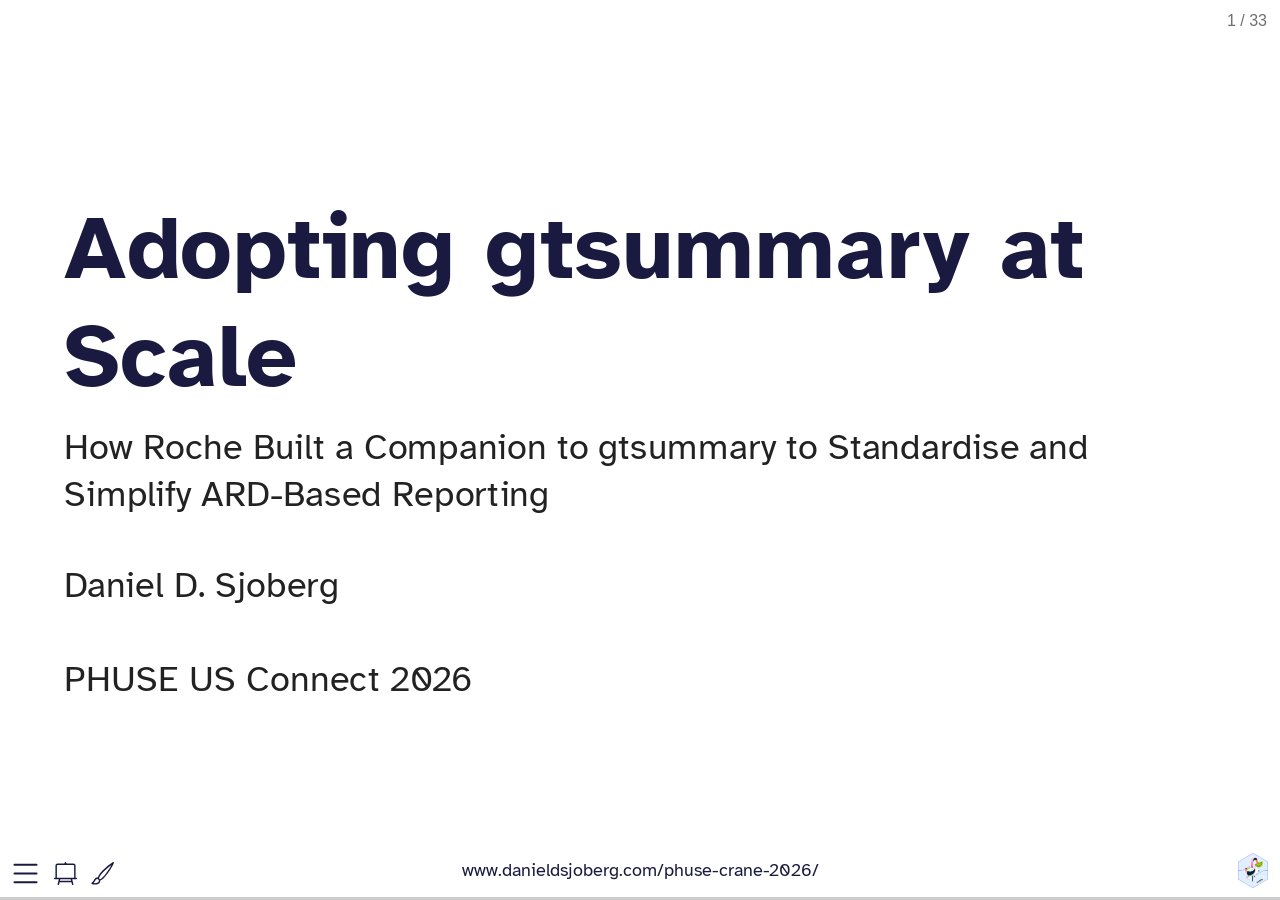
==== commit 1969e81f: "Built site for gh-pages" ====
--- a/slides/index.html
+++ b/slides/index.html
@@ -343,23 +343,23 @@
 <span id="cb2-5"><a></a>    <span class="at">include =</span> <span class="fu">c</span>(AGE, ETHNIC, FEMALE)</span>
 <span id="cb2-6"><a></a>  )</span></code></pre></div><button title="Copy to Clipboard" class="code-copy-button"><i class="bi"></i></button></div>
 <div class="cell-output-display">
-<div id="bvgssqyiri" style="padding-left:0px;padding-right:0px;padding-top:10px;padding-bottom:10px;overflow-x:auto;overflow-y:auto;width:auto;height:auto;">
-<style>#bvgssqyiri table {
+<div id="lskewqpnhq" style="padding-left:0px;padding-right:0px;padding-top:10px;padding-bottom:10px;overflow-x:auto;overflow-y:auto;width:auto;height:auto;">
+<style>#lskewqpnhq table {
   font-family: system-ui, 'Segoe UI', Roboto, Helvetica, Arial, sans-serif, 'Apple Color Emoji', 'Segoe UI Emoji', 'Segoe UI Symbol', 'Noto Color Emoji';
   -webkit-font-smoothing: antialiased;
   -moz-osx-font-smoothing: grayscale;
 }
 
-#bvgssqyiri thead, #bvgssqyiri tbody, #bvgssqyiri tfoot, #bvgssqyiri tr, #bvgssqyiri td, #bvgssqyiri th {
+#lskewqpnhq thead, #lskewqpnhq tbody, #lskewqpnhq tfoot, #lskewqpnhq tr, #lskewqpnhq td, #lskewqpnhq th {
   border-style: none;
 }
 
-#bvgssqyiri p {
+#lskewqpnhq p {
   margin: 0;
   padding: 0;
 }
 
-#bvgssqyiri .gt_table {
+#lskewqpnhq .gt_table {
   display: table;
   border-collapse: collapse;
   line-height: normal;
@@ -385,12 +385,12 @@
   border-left-color: #D3D3D3;
 }
 
-#bvgssqyiri .gt_caption {
+#lskewqpnhq .gt_caption {
   padding-top: 4px;
   padding-bottom: 4px;
 }
 
-#bvgssqyiri .gt_title {
+#lskewqpnhq .gt_title {
   color: #333333;
   font-size: 125%;
   font-weight: initial;
@@ -402,7 +402,7 @@
   border-bottom-width: 0;
 }
 
-#bvgssqyiri .gt_subtitle {
+#lskewqpnhq .gt_subtitle {
   color: #333333;
   font-size: 85%;
   font-weight: initial;
@@ -414,7 +414,7 @@
   border-top-width: 0;
 }
 
-#bvgssqyiri .gt_heading {
+#lskewqpnhq .gt_heading {
   background-color: #FFFFFF;
   text-align: center;
   border-bottom-color: #FFFFFF;
@@ -426,13 +426,13 @@
   border-right-color: #D3D3D3;
 }
 
-#bvgssqyiri .gt_bottom_border {
-  border-bottom-style: solid;
-  border-bottom-width: 2px;
-  border-bottom-color: #D3D3D3;
-}
-
-#bvgssqyiri .gt_col_headings {
+#lskewqpnhq .gt_bottom_border {
+  border-bottom-style: solid;
+  border-bottom-width: 2px;
+  border-bottom-color: #D3D3D3;
+}
+
+#lskewqpnhq .gt_col_headings {
   border-top-style: solid;
   border-top-width: 2px;
   border-top-color: #D3D3D3;
@@ -447,7 +447,7 @@
   border-right-color: #D3D3D3;
 }
 
-#bvgssqyiri .gt_col_heading {
+#lskewqpnhq .gt_col_heading {
   color: #333333;
   background-color: #FFFFFF;
   font-size: 100%;
@@ -467,7 +467,7 @@
   overflow-x: hidden;
 }
 
-#bvgssqyiri .gt_column_spanner_outer {
+#lskewqpnhq .gt_column_spanner_outer {
   color: #333333;
   background-color: #FFFFFF;
   font-size: 100%;
@@ -479,15 +479,15 @@
   padding-right: 4px;
 }
 
-#bvgssqyiri .gt_column_spanner_outer:first-child {
+#lskewqpnhq .gt_column_spanner_outer:first-child {
   padding-left: 0;
 }
 
-#bvgssqyiri .gt_column_spanner_outer:last-child {
+#lskewqpnhq .gt_column_spanner_outer:last-child {
   padding-right: 0;
 }
 
-#bvgssqyiri .gt_column_spanner {
+#lskewqpnhq .gt_column_spanner {
   border-bottom-style: solid;
   border-bottom-width: 2px;
   border-bottom-color: #D3D3D3;
@@ -499,11 +499,11 @@
   width: 100%;
 }
 
-#bvgssqyiri .gt_spanner_row {
+#lskewqpnhq .gt_spanner_row {
   border-bottom-style: hidden;
 }
 
-#bvgssqyiri .gt_group_heading {
+#lskewqpnhq .gt_group_heading {
   padding-top: 8px;
   padding-bottom: 8px;
   padding-left: 5px;
@@ -529,7 +529,7 @@
   text-align: left;
 }
 
-#bvgssqyiri .gt_empty_group_heading {
+#lskewqpnhq .gt_empty_group_heading {
   padding: 0.5px;
   color: #333333;
   background-color: #FFFFFF;
@@ -544,15 +544,15 @@
   vertical-align: middle;
 }
 
-#bvgssqyiri .gt_from_md > :first-child {
+#lskewqpnhq .gt_from_md > :first-child {
   margin-top: 0;
 }
 
-#bvgssqyiri .gt_from_md > :last-child {
+#lskewqpnhq .gt_from_md > :last-child {
   margin-bottom: 0;
 }
 
-#bvgssqyiri .gt_row {
+#lskewqpnhq .gt_row {
   padding-top: 8px;
   padding-bottom: 8px;
   padding-left: 5px;
@@ -571,7 +571,7 @@
   overflow-x: hidden;
 }
 
-#bvgssqyiri .gt_stub {
+#lskewqpnhq .gt_stub {
   color: #333333;
   background-color: #FFFFFF;
   font-size: 100%;
@@ -584,7 +584,7 @@
   padding-right: 5px;
 }
 
-#bvgssqyiri .gt_stub_row_group {
+#lskewqpnhq .gt_stub_row_group {
   color: #333333;
   background-color: #FFFFFF;
   font-size: 100%;
@@ -598,54 +598,54 @@
   vertical-align: top;
 }
 
-#bvgssqyiri .gt_row_group_first td {
-  border-top-width: 2px;
-}
-
-#bvgssqyiri .gt_row_group_first th {
-  border-top-width: 2px;
-}
-
-#bvgssqyiri .gt_summary_row {
-  color: #333333;
-  background-color: #FFFFFF;
-  text-transform: inherit;
-  padding-top: 8px;
-  padding-bottom: 8px;
-  padding-left: 5px;
-  padding-right: 5px;
-}
-
-#bvgssqyiri .gt_first_summary_row {
-  border-top-style: solid;
-  border-top-color: #D3D3D3;
-}
-
-#bvgssqyiri .gt_first_summary_row.thick {
-  border-top-width: 2px;
-}
-
-#bvgssqyiri .gt_last_summary_row {
-  padding-top: 8px;
-  padding-bottom: 8px;
-  padding-left: 5px;
-  padding-right: 5px;
-  border-bottom-style: solid;
-  border-bottom-width: 2px;
-  border-bottom-color: #D3D3D3;
-}
-
-#bvgssqyiri .gt_grand_summary_row {
-  color: #333333;
-  background-color: #FFFFFF;
-  text-transform: inherit;
-  padding-top: 8px;
-  padding-bottom: 8px;
-  padding-left: 5px;
-  padding-right: 5px;
-}
-
-#bvgssqyiri .gt_first_grand_summary_row {
+#lskewqpnhq .gt_row_group_first td {
+  border-top-width: 2px;
+}
+
+#lskewqpnhq .gt_row_group_first th {
+  border-top-width: 2px;
+}
+
+#lskewqpnhq .gt_summary_row {
+  color: #333333;
+  background-color: #FFFFFF;
+  text-transform: inherit;
+  padding-top: 8px;
+  padding-bottom: 8px;
+  padding-left: 5px;
+  padding-right: 5px;
+}
+
+#lskewqpnhq .gt_first_summary_row {
+  border-top-style: solid;
+  border-top-color: #D3D3D3;
+}
+
+#lskewqpnhq .gt_first_summary_row.thick {
+  border-top-width: 2px;
+}
+
+#lskewqpnhq .gt_last_summary_row {
+  padding-top: 8px;
+  padding-bottom: 8px;
+  padding-left: 5px;
+  padding-right: 5px;
+  border-bottom-style: solid;
+  border-bottom-width: 2px;
+  border-bottom-color: #D3D3D3;
+}
+
+#lskewqpnhq .gt_grand_summary_row {
+  color: #333333;
+  background-color: #FFFFFF;
+  text-transform: inherit;
+  padding-top: 8px;
+  padding-bottom: 8px;
+  padding-left: 5px;
+  padding-right: 5px;
+}
+
+#lskewqpnhq .gt_first_grand_summary_row {
   padding-top: 8px;
   padding-bottom: 8px;
   padding-left: 5px;
@@ -655,7 +655,7 @@
   border-top-color: #D3D3D3;
 }
 
-#bvgssqyiri .gt_last_grand_summary_row_top {
+#lskewqpnhq .gt_last_grand_summary_row_top {
   padding-top: 8px;
   padding-bottom: 8px;
   padding-left: 5px;
@@ -665,20 +665,20 @@
   border-bottom-color: #D3D3D3;
 }
 
-#bvgssqyiri .gt_striped {
+#lskewqpnhq .gt_striped {
   background-color: rgba(128, 128, 128, 0.05);
 }
 
-#bvgssqyiri .gt_table_body {
-  border-top-style: solid;
-  border-top-width: 2px;
-  border-top-color: #D3D3D3;
-  border-bottom-style: solid;
-  border-bottom-width: 2px;
-  border-bottom-color: #D3D3D3;
-}
-
-#bvgssqyiri .gt_footnotes {
+#lskewqpnhq .gt_table_body {
+  border-top-style: solid;
+  border-top-width: 2px;
+  border-top-color: #D3D3D3;
+  border-bottom-style: solid;
+  border-bottom-width: 2px;
+  border-bottom-color: #D3D3D3;
+}
+
+#lskewqpnhq .gt_footnotes {
   color: #333333;
   background-color: #FFFFFF;
   border-bottom-style: none;
@@ -692,7 +692,7 @@
   border-right-color: #D3D3D3;
 }
 
-#bvgssqyiri .gt_footnote {
+#lskewqpnhq .gt_footnote {
   margin: 0px;
   font-size: 90%;
   padding-top: 4px;
@@ -701,7 +701,7 @@
   padding-right: 5px;
 }
 
-#bvgssqyiri .gt_sourcenotes {
+#lskewqpnhq .gt_sourcenotes {
   color: #333333;
   background-color: #FFFFFF;
   border-bottom-style: none;
@@ -715,7 +715,7 @@
   border-right-color: #D3D3D3;
 }
 
-#bvgssqyiri .gt_sourcenote {
+#lskewqpnhq .gt_sourcenote {
   font-size: 90%;
   padding-top: 4px;
   padding-bottom: 4px;
@@ -723,72 +723,72 @@
   padding-right: 5px;
 }
 
-#bvgssqyiri .gt_left {
+#lskewqpnhq .gt_left {
   text-align: left;
 }
 
-#bvgssqyiri .gt_center {
+#lskewqpnhq .gt_center {
   text-align: center;
 }
 
-#bvgssqyiri .gt_right {
+#lskewqpnhq .gt_right {
   text-align: right;
   font-variant-numeric: tabular-nums;
 }
 
-#bvgssqyiri .gt_font_normal {
+#lskewqpnhq .gt_font_normal {
   font-weight: normal;
 }
 
-#bvgssqyiri .gt_font_bold {
+#lskewqpnhq .gt_font_bold {
   font-weight: bold;
 }
 
-#bvgssqyiri .gt_font_italic {
+#lskewqpnhq .gt_font_italic {
   font-style: italic;
 }
 
-#bvgssqyiri .gt_super {
+#lskewqpnhq .gt_super {
   font-size: 65%;
 }
 
-#bvgssqyiri .gt_footnote_marks {
+#lskewqpnhq .gt_footnote_marks {
   font-size: 75%;
   vertical-align: 0.4em;
   position: initial;
 }
 
-#bvgssqyiri .gt_asterisk {
+#lskewqpnhq .gt_asterisk {
   font-size: 100%;
   vertical-align: 0;
 }
 
-#bvgssqyiri .gt_indent_1 {
+#lskewqpnhq .gt_indent_1 {
   text-indent: 5px;
 }
 
-#bvgssqyiri .gt_indent_2 {
+#lskewqpnhq .gt_indent_2 {
   text-indent: 10px;
 }
 
-#bvgssqyiri .gt_indent_3 {
+#lskewqpnhq .gt_indent_3 {
   text-indent: 15px;
 }
 
-#bvgssqyiri .gt_indent_4 {
+#lskewqpnhq .gt_indent_4 {
   text-indent: 20px;
 }
 
-#bvgssqyiri .gt_indent_5 {
+#lskewqpnhq .gt_indent_5 {
   text-indent: 25px;
 }
 
-#bvgssqyiri .katex-display {
+#lskewqpnhq .katex-display {
   display: inline-flex !important;
   margin-bottom: 0.75em !important;
 }
 
-#bvgssqyiri div.Reactable > div.rt-table > div.rt-thead > div.rt-tr.rt-tr-group-header > div.rt-th-group:after {
+#lskewqpnhq div.Reactable > div.rt-table > div.rt-thead > div.rt-tr.rt-tr-group-header > div.rt-th-group:after {
   height: 0px !important;
 }
 </style>
@@ -857,23 +857,23 @@
 <span id="cb3-5" class="hljs-ln-code"><a></a>  )</span></code></pre></div><button title="Copy to Clipboard" class="code-copy-button"><i class="bi"></i></button></div>
 </div><div class="column">
 <div class="cell-output-display">
-<div id="hugfsygrge" style="padding-left:0px;padding-right:0px;padding-top:10px;padding-bottom:10px;overflow-x:auto;overflow-y:auto;width:auto;height:auto;">
-<style>#hugfsygrge table {
+<div id="fntksnkwxg" style="padding-left:0px;padding-right:0px;padding-top:10px;padding-bottom:10px;overflow-x:auto;overflow-y:auto;width:auto;height:auto;">
+<style>#fntksnkwxg table {
   font-family: system-ui, 'Segoe UI', Roboto, Helvetica, Arial, sans-serif, 'Apple Color Emoji', 'Segoe UI Emoji', 'Segoe UI Symbol', 'Noto Color Emoji';
   -webkit-font-smoothing: antialiased;
   -moz-osx-font-smoothing: grayscale;
 }
 
-#hugfsygrge thead, #hugfsygrge tbody, #hugfsygrge tfoot, #hugfsygrge tr, #hugfsygrge td, #hugfsygrge th {
+#fntksnkwxg thead, #fntksnkwxg tbody, #fntksnkwxg tfoot, #fntksnkwxg tr, #fntksnkwxg td, #fntksnkwxg th {
   border-style: none;
 }
 
-#hugfsygrge p {
+#fntksnkwxg p {
   margin: 0;
   padding: 0;
 }
 
-#hugfsygrge .gt_table {
+#fntksnkwxg .gt_table {
   display: table;
   border-collapse: collapse;
   line-height: normal;
@@ -899,12 +899,12 @@
   border-left-color: #D3D3D3;
 }
 
-#hugfsygrge .gt_caption {
+#fntksnkwxg .gt_caption {
   padding-top: 4px;
   padding-bottom: 4px;
 }
 
-#hugfsygrge .gt_title {
+#fntksnkwxg .gt_title {
   color: #333333;
   font-size: 125%;
   font-weight: initial;
@@ -916,7 +916,7 @@
   border-bottom-width: 0;
 }
 
-#hugfsygrge .gt_subtitle {
+#fntksnkwxg .gt_subtitle {
   color: #333333;
   font-size: 85%;
   font-weight: initial;
@@ -928,7 +928,7 @@
   border-top-width: 0;
 }
 
-#hugfsygrge .gt_heading {
+#fntksnkwxg .gt_heading {
   background-color: #FFFFFF;
   text-align: center;
   border-bottom-color: #FFFFFF;
@@ -940,13 +940,13 @@
   border-right-color: #D3D3D3;
 }
 
-#hugfsygrge .gt_bottom_border {
-  border-bottom-style: solid;
-  border-bottom-width: 2px;
-  border-bottom-color: #D3D3D3;
-}
-
-#hugfsygrge .gt_col_headings {
+#fntksnkwxg .gt_bottom_border {
+  border-bottom-style: solid;
+  border-bottom-width: 2px;
+  border-bottom-color: #D3D3D3;
+}
+
+#fntksnkwxg .gt_col_headings {
   border-top-style: solid;
   border-top-width: 2px;
   border-top-color: #D3D3D3;
@@ -961,7 +961,7 @@
   border-right-color: #D3D3D3;
 }
 
-#hugfsygrge .gt_col_heading {
+#fntksnkwxg .gt_col_heading {
   color: #333333;
   background-color: #FFFFFF;
   font-size: 100%;
@@ -981,7 +981,7 @@
   overflow-x: hidden;
 }
 
-#hugfsygrge .gt_column_spanner_outer {
+#fntksnkwxg .gt_column_spanner_outer {
   color: #333333;
   background-color: #FFFFFF;
   font-size: 100%;
@@ -993,15 +993,15 @@
   padding-right: 4px;
 }
 
-#hugfsygrge .gt_column_spanner_outer:first-child {
+#fntksnkwxg .gt_column_spanner_outer:first-child {
   padding-left: 0;
 }
 
-#hugfsygrge .gt_column_spanner_outer:last-child {
+#fntksnkwxg .gt_column_spanner_outer:last-child {
   padding-right: 0;
 }
 
-#hugfsygrge .gt_column_spanner {
+#fntksnkwxg .gt_column_spanner {
   border-bottom-style: solid;
   border-bottom-width: 2px;
   border-bottom-color: #D3D3D3;
@@ -1013,11 +1013,11 @@
   width: 100%;
 }
 
-#hugfsygrge .gt_spanner_row {
+#fntksnkwxg .gt_spanner_row {
   border-bottom-style: hidden;
 }
 
-#hugfsygrge .gt_group_heading {
+#fntksnkwxg .gt_group_heading {
   padding-top: 8px;
   padding-bottom: 8px;
   padding-left: 5px;
@@ -1043,7 +1043,7 @@
   text-align: left;
 }
 
-#hugfsygrge .gt_empty_group_heading {
+#fntksnkwxg .gt_empty_group_heading {
   padding: 0.5px;
   color: #333333;
   background-color: #FFFFFF;
@@ -1058,15 +1058,15 @@
   vertical-align: middle;
 }
 
-#hugfsygrge .gt_from_md > :first-child {
+#fntksnkwxg .gt_from_md > :first-child {
   margin-top: 0;
 }
 
-#hugfsygrge .gt_from_md > :last-child {
+#fntksnkwxg .gt_from_md > :last-child {
   margin-bottom: 0;
 }
 
-#hugfsygrge .gt_row {
+#fntksnkwxg .gt_row {
   padding-top: 8px;
   padding-bottom: 8px;
   padding-left: 5px;
@@ -1085,7 +1085,7 @@
   overflow-x: hidden;
 }
 
-#hugfsygrge .gt_stub {
+#fntksnkwxg .gt_stub {
   color: #333333;
   background-color: #FFFFFF;
   font-size: 100%;
@@ -1098,7 +1098,7 @@
   padding-right: 5px;
 }
 
-#hugfsygrge .gt_stub_row_group {
+#fntksnkwxg .gt_stub_row_group {
   color: #333333;
   background-color: #FFFFFF;
   font-size: 100%;
@@ -1112,54 +1112,54 @@
   vertical-align: top;
 }
 
-#hugfsygrge .gt_row_group_first td {
-  border-top-width: 2px;
-}
-
-#hugfsygrge .gt_row_group_first th {
-  border-top-width: 2px;
-}
-
-#hugfsygrge .gt_summary_row {
-  color: #333333;
-  background-color: #FFFFFF;
-  text-transform: inherit;
-  padding-top: 8px;
-  padding-bottom: 8px;
-  padding-left: 5px;
-  padding-right: 5px;
-}
-
-#hugfsygrge .gt_first_summary_row {
-  border-top-style: solid;
-  border-top-color: #D3D3D3;
-}
-
-#hugfsygrge .gt_first_summary_row.thick {
-  border-top-width: 2px;
-}
-
-#hugfsygrge .gt_last_summary_row {
-  padding-top: 8px;
-  padding-bottom: 8px;
-  padding-left: 5px;
-  padding-right: 5px;
-  border-bottom-style: solid;
-  border-bottom-width: 2px;
-  border-bottom-color: #D3D3D3;
-}
-
-#hugfsygrge .gt_grand_summary_row {
-  color: #333333;
-  background-color: #FFFFFF;
-  text-transform: inherit;
-  padding-top: 8px;
-  padding-bottom: 8px;
-  padding-left: 5px;
-  padding-right: 5px;
-}
-
-#hugfsygrge .gt_first_grand_summary_row {
+#fntksnkwxg .gt_row_group_first td {
+  border-top-width: 2px;
+}
+
+#fntksnkwxg .gt_row_group_first th {
+  border-top-width: 2px;
+}
+
+#fntksnkwxg .gt_summary_row {
+  color: #333333;
+  background-color: #FFFFFF;
+  text-transform: inherit;
+  padding-top: 8px;
+  padding-bottom: 8px;
+  padding-left: 5px;
+  padding-right: 5px;
+}
+
+#fntksnkwxg .gt_first_summary_row {
+  border-top-style: solid;
+  border-top-color: #D3D3D3;
+}
+
+#fntksnkwxg .gt_first_summary_row.thick {
+  border-top-width: 2px;
+}
+
+#fntksnkwxg .gt_last_summary_row {
+  padding-top: 8px;
+  padding-bottom: 8px;
+  padding-left: 5px;
+  padding-right: 5px;
+  border-bottom-style: solid;
+  border-bottom-width: 2px;
+  border-bottom-color: #D3D3D3;
+}
+
+#fntksnkwxg .gt_grand_summary_row {
+  color: #333333;
+  background-color: #FFFFFF;
+  text-transform: inherit;
+  padding-top: 8px;
+  padding-bottom: 8px;
+  padding-left: 5px;
+  padding-right: 5px;
+}
+
+#fntksnkwxg .gt_first_grand_summary_row {
   padding-top: 8px;
   padding-bottom: 8px;
   padding-left: 5px;
@@ -1169,7 +1169,7 @@
   border-top-color: #D3D3D3;
 }
 
-#hugfsygrge .gt_last_grand_summary_row_top {
+#fntksnkwxg .gt_last_grand_summary_row_top {
   padding-top: 8px;
   padding-bottom: 8px;
   padding-left: 5px;
@@ -1179,20 +1179,20 @@
   border-bottom-color: #D3D3D3;
 }
 
-#hugfsygrge .gt_striped {
+#fntksnkwxg .gt_striped {
   background-color: rgba(128, 128, 128, 0.05);
 }
 
-#hugfsygrge .gt_table_body {
-  border-top-style: solid;
-  border-top-width: 2px;
-  border-top-color: #D3D3D3;
-  border-bottom-style: solid;
-  border-bottom-width: 2px;
-  border-bottom-color: #D3D3D3;
-}
-
-#hugfsygrge .gt_footnotes {
+#fntksnkwxg .gt_table_body {
+  border-top-style: solid;
+  border-top-width: 2px;
+  border-top-color: #D3D3D3;
+  border-bottom-style: solid;
+  border-bottom-width: 2px;
+  border-bottom-color: #D3D3D3;
+}
+
+#fntksnkwxg .gt_footnotes {
   color: #333333;
   background-color: #FFFFFF;
   border-bottom-style: none;
@@ -1206,7 +1206,7 @@
   border-right-color: #D3D3D3;
 }
 
-#hugfsygrge .gt_footnote {
+#fntksnkwxg .gt_footnote {
   margin: 0px;
   font-size: 90%;
   padding-top: 4px;
@@ -1215,7 +1215,7 @@
   padding-right: 5px;
 }
 
-#hugfsygrge .gt_sourcenotes {
+#fntksnkwxg .gt_sourcenotes {
   color: #333333;
   background-color: #FFFFFF;
   border-bottom-style: none;
@@ -1229,7 +1229,7 @@
   border-right-color: #D3D3D3;
 }
 
-#hugfsygrge .gt_sourcenote {
+#fntksnkwxg .gt_sourcenote {
   font-size: 90%;
   padding-top: 4px;
   padding-bottom: 4px;
@@ -1237,72 +1237,72 @@
   padding-right: 5px;
 }
 
-#hugfsygrge .gt_left {
+#fntksnkwxg .gt_left {
   text-align: left;
 }
 
-#hugfsygrge .gt_center {
+#fntksnkwxg .gt_center {
   text-align: center;
 }
 
-#hugfsygrge .gt_right {
+#fntksnkwxg .gt_right {
   text-align: right;
   font-variant-numeric: tabular-nums;
 }
 
-#hugfsygrge .gt_font_normal {
+#fntksnkwxg .gt_font_normal {
   font-weight: normal;
 }
 
-#hugfsygrge .gt_font_bold {
+#fntksnkwxg .gt_font_bold {
   font-weight: bold;
 }
 
-#hugfsygrge .gt_font_italic {
+#fntksnkwxg .gt_font_italic {
   font-style: italic;
 }
 
-#hugfsygrge .gt_super {
+#fntksnkwxg .gt_super {
   font-size: 65%;
 }
 
-#hugfsygrge .gt_footnote_marks {
+#fntksnkwxg .gt_footnote_marks {
   font-size: 75%;
   vertical-align: 0.4em;
   position: initial;
 }
 
-#hugfsygrge .gt_asterisk {
+#fntksnkwxg .gt_asterisk {
   font-size: 100%;
   vertical-align: 0;
 }
 
-#hugfsygrge .gt_indent_1 {
+#fntksnkwxg .gt_indent_1 {
   text-indent: 5px;
 }
 
-#hugfsygrge .gt_indent_2 {
+#fntksnkwxg .gt_indent_2 {
   text-indent: 10px;
 }
 
-#hugfsygrge .gt_indent_3 {
+#fntksnkwxg .gt_indent_3 {
   text-indent: 15px;
 }
 
-#hugfsygrge .gt_indent_4 {
+#fntksnkwxg .gt_indent_4 {
   text-indent: 20px;
 }
 
-#hugfsygrge .gt_indent_5 {
+#fntksnkwxg .gt_indent_5 {
   text-indent: 25px;
 }
 
-#hugfsygrge .katex-display {
+#fntksnkwxg .katex-display {
   display: inline-flex !important;
   margin-bottom: 0.75em !important;
 }
 
-#hugfsygrge div.Reactable > div.rt-table > div.rt-thead > div.rt-tr.rt-tr-group-header > div.rt-th-group:after {
+#fntksnkwxg div.Reactable > div.rt-table > div.rt-thead > div.rt-tr.rt-tr-group-header > div.rt-th-group:after {
   height: 0px !important;
 }
 </style>
@@ -1384,23 +1384,23 @@
 <span id="cb4-6" class="hljs-ln-code"><a></a>  )</span></code></pre></div><button title="Copy to Clipboard" class="code-copy-button"><i class="bi"></i></button></div>
 </div><div class="column">
 <div class="cell-output-display">
-<div id="yrpogapchy" style="padding-left:0px;padding-right:0px;padding-top:10px;padding-bottom:10px;overflow-x:auto;overflow-y:auto;width:auto;height:auto;">
-<style>#yrpogapchy table {
+<div id="dhfckfyqkf" style="padding-left:0px;padding-right:0px;padding-top:10px;padding-bottom:10px;overflow-x:auto;overflow-y:auto;width:auto;height:auto;">
+<style>#dhfckfyqkf table {
   font-family: system-ui, 'Segoe UI', Roboto, Helvetica, Arial, sans-serif, 'Apple Color Emoji', 'Segoe UI Emoji', 'Segoe UI Symbol', 'Noto Color Emoji';
   -webkit-font-smoothing: antialiased;
   -moz-osx-font-smoothing: grayscale;
 }
 
-#yrpogapchy thead, #yrpogapchy tbody, #yrpogapchy tfoot, #yrpogapchy tr, #yrpogapchy td, #yrpogapchy th {
+#dhfckfyqkf thead, #dhfckfyqkf tbody, #dhfckfyqkf tfoot, #dhfckfyqkf tr, #dhfckfyqkf td, #dhfckfyqkf th {
   border-style: none;
 }
 
-#yrpogapchy p {
+#dhfckfyqkf p {
   margin: 0;
   padding: 0;
 }
 
-#yrpogapchy .gt_table {
+#dhfckfyqkf .gt_table {
   display: table;
   border-collapse: collapse;
   line-height: normal;
@@ -1426,12 +1426,12 @@
   border-left-color: #D3D3D3;
 }
 
-#yrpogapchy .gt_caption {
+#dhfckfyqkf .gt_caption {
   padding-top: 4px;
   padding-bottom: 4px;
 }
 
-#yrpogapchy .gt_title {
+#dhfckfyqkf .gt_title {
   color: #333333;
   font-size: 125%;
   font-weight: initial;
@@ -1443,7 +1443,7 @@
   border-bottom-width: 0;
 }
 
-#yrpogapchy .gt_subtitle {
+#dhfckfyqkf .gt_subtitle {
   color: #333333;
   font-size: 85%;
   font-weight: initial;
@@ -1455,7 +1455,7 @@
   border-top-width: 0;
 }
 
-#yrpogapchy .gt_heading {
+#dhfckfyqkf .gt_heading {
   background-color: #FFFFFF;
   text-align: center;
   border-bottom-color: #FFFFFF;
@@ -1467,13 +1467,13 @@
   border-right-color: #D3D3D3;
 }
 
-#yrpogapchy .gt_bottom_border {
-  border-bottom-style: solid;
-  border-bottom-width: 2px;
-  border-bottom-color: #D3D3D3;
-}
-
-#yrpogapchy .gt_col_headings {
+#dhfckfyqkf .gt_bottom_border {
+  border-bottom-style: solid;
+  border-bottom-width: 2px;
+  border-bottom-color: #D3D3D3;
+}
+
+#dhfckfyqkf .gt_col_headings {
   border-top-style: solid;
   border-top-width: 2px;
   border-top-color: #D3D3D3;
@@ -1488,7 +1488,7 @@
   border-right-color: #D3D3D3;
 }
 
-#yrpogapchy .gt_col_heading {
+#dhfckfyqkf .gt_col_heading {
   color: #333333;
   background-color: #FFFFFF;
   font-size: 100%;
@@ -1508,7 +1508,7 @@
   overflow-x: hidden;
 }
 
-#yrpogapchy .gt_column_spanner_outer {
+#dhfckfyqkf .gt_column_spanner_outer {
   color: #333333;
   background-color: #FFFFFF;
   font-size: 100%;
@@ -1520,15 +1520,15 @@
   padding-right: 4px;
 }
 
-#yrpogapchy .gt_column_spanner_outer:first-child {
+#dhfckfyqkf .gt_column_spanner_outer:first-child {
   padding-left: 0;
 }
 
-#yrpogapchy .gt_column_spanner_outer:last-child {
+#dhfckfyqkf .gt_column_spanner_outer:last-child {
   padding-right: 0;
 }
 
-#yrpogapchy .gt_column_spanner {
+#dhfckfyqkf .gt_column_spanner {
   border-bottom-style: solid;
   border-bottom-width: 2px;
   border-bottom-color: #D3D3D3;
@@ -1540,11 +1540,11 @@
   width: 100%;
 }
 
-#yrpogapchy .gt_spanner_row {
+#dhfckfyqkf .gt_spanner_row {
   border-bottom-style: hidden;
 }
 
-#yrpogapchy .gt_group_heading {
+#dhfckfyqkf .gt_group_heading {
   padding-top: 8px;
   padding-bottom: 8px;
   padding-left: 5px;
@@ -1570,7 +1570,7 @@
   text-align: left;
 }
 
-#yrpogapchy .gt_empty_group_heading {
+#dhfckfyqkf .gt_empty_group_heading {
   padding: 0.5px;
   color: #333333;
   background-color: #FFFFFF;
@@ -1585,15 +1585,15 @@
   vertical-align: middle;
 }
 
-#yrpogapchy .gt_from_md > :first-child {
+#dhfckfyqkf .gt_from_md > :first-child {
   margin-top: 0;
 }
 
-#yrpogapchy .gt_from_md > :last-child {
+#dhfckfyqkf .gt_from_md > :last-child {
   margin-bottom: 0;
 }
 
-#yrpogapchy .gt_row {
+#dhfckfyqkf .gt_row {
   padding-top: 8px;
   padding-bottom: 8px;
   padding-left: 5px;
@@ -1612,7 +1612,7 @@
   overflow-x: hidden;
 }
 
-#yrpogapchy .gt_stub {
+#dhfckfyqkf .gt_stub {
   color: #333333;
   background-color: #FFFFFF;
   font-size: 100%;
@@ -1625,7 +1625,7 @@
   padding-right: 5px;
 }
 
-#yrpogapchy .gt_stub_row_group {
+#dhfckfyqkf .gt_stub_row_group {
   color: #333333;
   background-color: #FFFFFF;
   font-size: 100%;
@@ -1639,54 +1639,54 @@
   vertical-align: top;
 }
 
-#yrpogapchy .gt_row_group_first td {
-  border-top-width: 2px;
-}
-
-#yrpogapchy .gt_row_group_first th {
-  border-top-width: 2px;
-}
-
-#yrpogapchy .gt_summary_row {
-  color: #333333;
-  background-color: #FFFFFF;
-  text-transform: inherit;
-  padding-top: 8px;
-  padding-bottom: 8px;
-  padding-left: 5px;
-  padding-right: 5px;
-}
-
-#yrpogapchy .gt_first_summary_row {
-  border-top-style: solid;
-  border-top-color: #D3D3D3;
-}
-
-#yrpogapchy .gt_first_summary_row.thick {
-  border-top-width: 2px;
-}
-
-#yrpogapchy .gt_last_summary_row {
-  padding-top: 8px;
-  padding-bottom: 8px;
-  padding-left: 5px;
-  padding-right: 5px;
-  border-bottom-style: solid;
-  border-bottom-width: 2px;
-  border-bottom-color: #D3D3D3;
-}
-
-#yrpogapchy .gt_grand_summary_row {
-  color: #333333;
-  background-color: #FFFFFF;
-  text-transform: inherit;
-  padding-top: 8px;
-  padding-bottom: 8px;
-  padding-left: 5px;
-  padding-right: 5px;
-}
-
-#yrpogapchy .gt_first_grand_summary_row {
+#dhfckfyqkf .gt_row_group_first td {
+  border-top-width: 2px;
+}
+
+#dhfckfyqkf .gt_row_group_first th {
+  border-top-width: 2px;
+}
+
+#dhfckfyqkf .gt_summary_row {
+  color: #333333;
+  background-color: #FFFFFF;
+  text-transform: inherit;
+  padding-top: 8px;
+  padding-bottom: 8px;
+  padding-left: 5px;
+  padding-right: 5px;
+}
+
+#dhfckfyqkf .gt_first_summary_row {
+  border-top-style: solid;
+  border-top-color: #D3D3D3;
+}
+
+#dhfckfyqkf .gt_first_summary_row.thick {
+  border-top-width: 2px;
+}
+
+#dhfckfyqkf .gt_last_summary_row {
+  padding-top: 8px;
+  padding-bottom: 8px;
+  padding-left: 5px;
+  padding-right: 5px;
+  border-bottom-style: solid;
+  border-bottom-width: 2px;
+  border-bottom-color: #D3D3D3;
+}
+
+#dhfckfyqkf .gt_grand_summary_row {
+  color: #333333;
+  background-color: #FFFFFF;
+  text-transform: inherit;
+  padding-top: 8px;
+  padding-bottom: 8px;
+  padding-left: 5px;
+  padding-right: 5px;
+}
+
+#dhfckfyqkf .gt_first_grand_summary_row {
   padding-top: 8px;
   padding-bottom: 8px;
   padding-left: 5px;
@@ -1696,7 +1696,7 @@
   border-top-color: #D3D3D3;
 }
 
-#yrpogapchy .gt_last_grand_summary_row_top {
+#dhfckfyqkf .gt_last_grand_summary_row_top {
   padding-top: 8px;
   padding-bottom: 8px;
   padding-left: 5px;
@@ -1706,20 +1706,20 @@
   border-bottom-color: #D3D3D3;
 }
 
-#yrpogapchy .gt_striped {
+#dhfckfyqkf .gt_striped {
   background-color: rgba(128, 128, 128, 0.05);
 }
 
-#yrpogapchy .gt_table_body {
-  border-top-style: solid;
-  border-top-width: 2px;
-  border-top-color: #D3D3D3;
-  border-bottom-style: solid;
-  border-bottom-width: 2px;
-  border-bottom-color: #D3D3D3;
-}
-
-#yrpogapchy .gt_footnotes {
+#dhfckfyqkf .gt_table_body {
+  border-top-style: solid;
+  border-top-width: 2px;
+  border-top-color: #D3D3D3;
+  border-bottom-style: solid;
+  border-bottom-width: 2px;
+  border-bottom-color: #D3D3D3;
+}
+
+#dhfckfyqkf .gt_footnotes {
   color: #333333;
   background-color: #FFFFFF;
   border-bottom-style: none;
@@ -1733,7 +1733,7 @@
   border-right-color: #D3D3D3;
 }
 
-#yrpogapchy .gt_footnote {
+#dhfckfyqkf .gt_footnote {
   margin: 0px;
   font-size: 90%;
   padding-top: 4px;
@@ -1742,7 +1742,7 @@
   padding-right: 5px;
 }
 
-#yrpogapchy .gt_sourcenotes {
+#dhfckfyqkf .gt_sourcenotes {
   color: #333333;
   background-color: #FFFFFF;
   border-bottom-style: none;
@@ -1756,7 +1756,7 @@
   border-right-color: #D3D3D3;
 }
 
-#yrpogapchy .gt_sourcenote {
+#dhfckfyqkf .gt_sourcenote {
   font-size: 90%;
   padding-top: 4px;
   padding-bottom: 4px;
@@ -1764,72 +1764,72 @@
   padding-right: 5px;
 }
 
-#yrpogapchy .gt_left {
+#dhfckfyqkf .gt_left {
   text-align: left;
 }
 
-#yrpogapchy .gt_center {
+#dhfckfyqkf .gt_center {
   text-align: center;
 }
 
-#yrpogapchy .gt_right {
+#dhfckfyqkf .gt_right {
   text-align: right;
   font-variant-numeric: tabular-nums;
 }
 
-#yrpogapchy .gt_font_normal {
+#dhfckfyqkf .gt_font_normal {
   font-weight: normal;
 }
 
-#yrpogapchy .gt_font_bold {
+#dhfckfyqkf .gt_font_bold {
   font-weight: bold;
 }
 
-#yrpogapchy .gt_font_italic {
+#dhfckfyqkf .gt_font_italic {
   font-style: italic;
 }
 
-#yrpogapchy .gt_super {
+#dhfckfyqkf .gt_super {
   font-size: 65%;
 }
 
-#yrpogapchy .gt_footnote_marks {
+#dhfckfyqkf .gt_footnote_marks {
   font-size: 75%;
   vertical-align: 0.4em;
   position: initial;
 }
 
-#yrpogapchy .gt_asterisk {
+#dhfckfyqkf .gt_asterisk {
   font-size: 100%;
   vertical-align: 0;
 }
 
-#yrpogapchy .gt_indent_1 {
+#dhfckfyqkf .gt_indent_1 {
   text-indent: 5px;
 }
 
-#yrpogapchy .gt_indent_2 {
+#dhfckfyqkf .gt_indent_2 {
   text-indent: 10px;
 }
 
-#yrpogapchy .gt_indent_3 {
+#dhfckfyqkf .gt_indent_3 {
   text-indent: 15px;
 }
 
-#yrpogapchy .gt_indent_4 {
+#dhfckfyqkf .gt_indent_4 {
   text-indent: 20px;
 }
 
-#yrpogapchy .gt_indent_5 {
+#dhfckfyqkf .gt_indent_5 {
   text-indent: 25px;
 }
 
-#yrpogapchy .katex-display {
+#dhfckfyqkf .katex-display {
   display: inline-flex !important;
   margin-bottom: 0.75em !important;
 }
 
-#yrpogapchy div.Reactable > div.rt-table > div.rt-thead > div.rt-tr.rt-tr-group-header > div.rt-th-group:after {
+#dhfckfyqkf div.Reactable > div.rt-table > div.rt-thead > div.rt-tr.rt-tr-group-header > div.rt-th-group:after {
   height: 0px !important;
 }
 </style>
@@ -1925,23 +1925,23 @@
 <span id="cb5-12" class="hljs-ln-code"><a></a>  )</span></code></pre></div><button title="Copy to Clipboard" class="code-copy-button"><i class="bi"></i></button></div>
 </div><div class="column">
 <div class="cell-output-display">
-<div id="dirjvejnxw" style="padding-left:0px;padding-right:0px;padding-top:10px;padding-bottom:10px;overflow-x:auto;overflow-y:auto;width:auto;height:auto;">
-<style>#dirjvejnxw table {
+<div id="pznbyhndtk" style="padding-left:0px;padding-right:0px;padding-top:10px;padding-bottom:10px;overflow-x:auto;overflow-y:auto;width:auto;height:auto;">
+<style>#pznbyhndtk table {
   font-family: system-ui, 'Segoe UI', Roboto, Helvetica, Arial, sans-serif, 'Apple Color Emoji', 'Segoe UI Emoji', 'Segoe UI Symbol', 'Noto Color Emoji';
   -webkit-font-smoothing: antialiased;
   -moz-osx-font-smoothing: grayscale;
 }
 
-#dirjvejnxw thead, #dirjvejnxw tbody, #dirjvejnxw tfoot, #dirjvejnxw tr, #dirjvejnxw td, #dirjvejnxw th {
+#pznbyhndtk thead, #pznbyhndtk tbody, #pznbyhndtk tfoot, #pznbyhndtk tr, #pznbyhndtk td, #pznbyhndtk th {
   border-style: none;
 }
 
-#dirjvejnxw p {
+#pznbyhndtk p {
   margin: 0;
   padding: 0;
 }
 
-#dirjvejnxw .gt_table {
+#pznbyhndtk .gt_table {
   display: table;
   border-collapse: collapse;
   line-height: normal;
@@ -1967,12 +1967,12 @@
   border-left-color: #D3D3D3;
 }
 
-#dirjvejnxw .gt_caption {
+#pznbyhndtk .gt_caption {
   padding-top: 4px;
   padding-bottom: 4px;
 }
 
-#dirjvejnxw .gt_title {
+#pznbyhndtk .gt_title {
   color: #333333;
   font-size: 125%;
   font-weight: initial;
@@ -1984,7 +1984,7 @@
   border-bottom-width: 0;
 }
 
-#dirjvejnxw .gt_subtitle {
+#pznbyhndtk .gt_subtitle {
   color: #333333;
   font-size: 85%;
   font-weight: initial;
@@ -1996,7 +1996,7 @@
   border-top-width: 0;
 }
 
-#dirjvejnxw .gt_heading {
+#pznbyhndtk .gt_heading {
   background-color: #FFFFFF;
   text-align: center;
   border-bottom-color: #FFFFFF;
@@ -2008,13 +2008,13 @@
   border-right-color: #D3D3D3;
 }
 
-#dirjvejnxw .gt_bottom_border {
-  border-bottom-style: solid;
-  border-bottom-width: 2px;
-  border-bottom-color: #D3D3D3;
-}
-
-#dirjvejnxw .gt_col_headings {
+#pznbyhndtk .gt_bottom_border {
+  border-bottom-style: solid;
+  border-bottom-width: 2px;
+  border-bottom-color: #D3D3D3;
+}
+
+#pznbyhndtk .gt_col_headings {
   border-top-style: solid;
   border-top-width: 2px;
   border-top-color: #D3D3D3;
@@ -2029,7 +2029,7 @@
   border-right-color: #D3D3D3;
 }
 
-#dirjvejnxw .gt_col_heading {
+#pznbyhndtk .gt_col_heading {
   color: #333333;
   background-color: #FFFFFF;
   font-size: 100%;
@@ -2049,7 +2049,7 @@
   overflow-x: hidden;
 }
 
-#dirjvejnxw .gt_column_spanner_outer {
+#pznbyhndtk .gt_column_spanner_outer {
   color: #333333;
   background-color: #FFFFFF;
   font-size: 100%;
@@ -2061,15 +2061,15 @@
   padding-right: 4px;
 }
 
-#dirjvejnxw .gt_column_spanner_outer:first-child {
+#pznbyhndtk .gt_column_spanner_outer:first-child {
   padding-left: 0;
 }
 
-#dirjvejnxw .gt_column_spanner_outer:last-child {
+#pznbyhndtk .gt_column_spanner_outer:last-child {
   padding-right: 0;
 }
 
-#dirjvejnxw .gt_column_spanner {
+#pznbyhndtk .gt_column_spanner {
   border-bottom-style: solid;
   border-bottom-width: 2px;
   border-bottom-color: #D3D3D3;
@@ -2081,11 +2081,11 @@
   width: 100%;
 }
 
-#dirjvejnxw .gt_spanner_row {
+#pznbyhndtk .gt_spanner_row {
   border-bottom-style: hidden;
 }
 
-#dirjvejnxw .gt_group_heading {
+#pznbyhndtk .gt_group_heading {
   padding-top: 8px;
   padding-bottom: 8px;
   padding-left: 5px;
@@ -2111,7 +2111,7 @@
   text-align: left;
 }
 
-#dirjvejnxw .gt_empty_group_heading {
+#pznbyhndtk .gt_empty_group_heading {
   padding: 0.5px;
   color: #333333;
   background-color: #FFFFFF;
@@ -2126,15 +2126,15 @@
   vertical-align: middle;
 }
 
-#dirjvejnxw .gt_from_md > :first-child {
+#pznbyhndtk .gt_from_md > :first-child {
   margin-top: 0;
 }
 
-#dirjvejnxw .gt_from_md > :last-child {
+#pznbyhndtk .gt_from_md > :last-child {
   margin-bottom: 0;
 }
 
-#dirjvejnxw .gt_row {
+#pznbyhndtk .gt_row {
   padding-top: 8px;
   padding-bottom: 8px;
   padding-left: 5px;
@@ -2153,7 +2153,7 @@
   overflow-x: hidden;
 }
 
-#dirjvejnxw .gt_stub {
+#pznbyhndtk .gt_stub {
   color: #333333;
   background-color: #FFFFFF;
   font-size: 100%;
@@ -2166,7 +2166,7 @@
   padding-right: 5px;
 }
 
-#dirjvejnxw .gt_stub_row_group {
+#pznbyhndtk .gt_stub_row_group {
   color: #333333;
   background-color: #FFFFFF;
   font-size: 100%;
@@ -2180,54 +2180,54 @@
   vertical-align: top;
 }
 
-#dirjvejnxw .gt_row_group_first td {
-  border-top-width: 2px;
-}
-
-#dirjvejnxw .gt_row_group_first th {
-  border-top-width: 2px;
-}
-
-#dirjvejnxw .gt_summary_row {
-  color: #333333;
-  background-color: #FFFFFF;
-  text-transform: inherit;
-  padding-top: 8px;
-  padding-bottom: 8px;
-  padding-left: 5px;
-  padding-right: 5px;
-}
-
-#dirjvejnxw .gt_first_summary_row {
-  border-top-style: solid;
-  border-top-color: #D3D3D3;
-}
-
-#dirjvejnxw .gt_first_summary_row.thick {
-  border-top-width: 2px;
-}
-
-#dirjvejnxw .gt_last_summary_row {
-  padding-top: 8px;
-  padding-bottom: 8px;
-  padding-left: 5px;
-  padding-right: 5px;
-  border-bottom-style: solid;
-  border-bottom-width: 2px;
-  border-bottom-color: #D3D3D3;
-}
-
-#dirjvejnxw .gt_grand_summary_row {
-  color: #333333;
-  background-color: #FFFFFF;
-  text-transform: inherit;
-  padding-top: 8px;
-  padding-bottom: 8px;
-  padding-left: 5px;
-  padding-right: 5px;
-}
-
-#dirjvejnxw .gt_first_grand_summary_row {
+#pznbyhndtk .gt_row_group_first td {
+  border-top-width: 2px;
+}
+
+#pznbyhndtk .gt_row_group_first th {
+  border-top-width: 2px;
+}
+
+#pznbyhndtk .gt_summary_row {
+  color: #333333;
+  background-color: #FFFFFF;
+  text-transform: inherit;
+  padding-top: 8px;
+  padding-bottom: 8px;
+  padding-left: 5px;
+  padding-right: 5px;
+}
+
+#pznbyhndtk .gt_first_summary_row {
+  border-top-style: solid;
+  border-top-color: #D3D3D3;
+}
+
+#pznbyhndtk .gt_first_summary_row.thick {
+  border-top-width: 2px;
+}
+
+#pznbyhndtk .gt_last_summary_row {
+  padding-top: 8px;
+  padding-bottom: 8px;
+  padding-left: 5px;
+  padding-right: 5px;
+  border-bottom-style: solid;
+  border-bottom-width: 2px;
+  border-bottom-color: #D3D3D3;
+}
+
+#pznbyhndtk .gt_grand_summary_row {
+  color: #333333;
+  background-color: #FFFFFF;
+  text-transform: inherit;
+  padding-top: 8px;
+  padding-bottom: 8px;
+  padding-left: 5px;
+  padding-right: 5px;
+}
+
+#pznbyhndtk .gt_first_grand_summary_row {
   padding-top: 8px;
   padding-bottom: 8px;
   padding-left: 5px;
@@ -2237,7 +2237,7 @@
   border-top-color: #D3D3D3;
 }
 
-#dirjvejnxw .gt_last_grand_summary_row_top {
+#pznbyhndtk .gt_last_grand_summary_row_top {
   padding-top: 8px;
   padding-bottom: 8px;
   padding-left: 5px;
@@ -2247,20 +2247,20 @@
   border-bottom-color: #D3D3D3;
 }
 
-#dirjvejnxw .gt_striped {
+#pznbyhndtk .gt_striped {
   background-color: rgba(128, 128, 128, 0.05);
 }
 
-#dirjvejnxw .gt_table_body {
-  border-top-style: solid;
-  border-top-width: 2px;
-  border-top-color: #D3D3D3;
-  border-bottom-style: solid;
-  border-bottom-width: 2px;
-  border-bottom-color: #D3D3D3;
-}
-
-#dirjvejnxw .gt_footnotes {
+#pznbyhndtk .gt_table_body {
+  border-top-style: solid;
+  border-top-width: 2px;
+  border-top-color: #D3D3D3;
+  border-bottom-style: solid;
+  border-bottom-width: 2px;
+  border-bottom-color: #D3D3D3;
+}
+
+#pznbyhndtk .gt_footnotes {
   color: #333333;
   background-color: #FFFFFF;
   border-bottom-style: none;
@@ -2274,7 +2274,7 @@
   border-right-color: #D3D3D3;
 }
 
-#dirjvejnxw .gt_footnote {
+#pznbyhndtk .gt_footnote {
   margin: 0px;
   font-size: 90%;
   padding-top: 4px;
@@ -2283,7 +2283,7 @@
   padding-right: 5px;
 }
 
-#dirjvejnxw .gt_sourcenotes {
+#pznbyhndtk .gt_sourcenotes {
   color: #333333;
   background-color: #FFFFFF;
   border-bottom-style: none;
@@ -2297,7 +2297,7 @@
   border-right-color: #D3D3D3;
 }
 
-#dirjvejnxw .gt_sourcenote {
+#pznbyhndtk .gt_sourcenote {
   font-size: 90%;
   padding-top: 4px;
   padding-bottom: 4px;
@@ -2305,72 +2305,72 @@
   padding-right: 5px;
 }
 
-#dirjvejnxw .gt_left {
+#pznbyhndtk .gt_left {
   text-align: left;
 }
 
-#dirjvejnxw .gt_center {
+#pznbyhndtk .gt_center {
   text-align: center;
 }
 
-#dirjvejnxw .gt_right {
+#pznbyhndtk .gt_right {
   text-align: right;
   font-variant-numeric: tabular-nums;
 }
 
-#dirjvejnxw .gt_font_normal {
+#pznbyhndtk .gt_font_normal {
   font-weight: normal;
 }
 
-#dirjvejnxw .gt_font_bold {
+#pznbyhndtk .gt_font_bold {
   font-weight: bold;
 }
 
-#dirjvejnxw .gt_font_italic {
+#pznbyhndtk .gt_font_italic {
   font-style: italic;
 }
 
-#dirjvejnxw .gt_super {
+#pznbyhndtk .gt_super {
   font-size: 65%;
 }
 
-#dirjvejnxw .gt_footnote_marks {
+#pznbyhndtk .gt_footnote_marks {
   font-size: 75%;
   vertical-align: 0.4em;
   position: initial;
 }
 
-#dirjvejnxw .gt_asterisk {
+#pznbyhndtk .gt_asterisk {
   font-size: 100%;
   vertical-align: 0;
 }
 
-#dirjvejnxw .gt_indent_1 {
+#pznbyhndtk .gt_indent_1 {
   text-indent: 5px;
 }
 
-#dirjvejnxw .gt_indent_2 {
+#pznbyhndtk .gt_indent_2 {
   text-indent: 10px;
 }
 
-#dirjvejnxw .gt_indent_3 {
+#pznbyhndtk .gt_indent_3 {
   text-indent: 15px;
 }
 
-#dirjvejnxw .gt_indent_4 {
+#pznbyhndtk .gt_indent_4 {
   text-indent: 20px;
 }
 
-#dirjvejnxw .gt_indent_5 {
+#pznbyhndtk .gt_indent_5 {
   text-indent: 25px;
 }
 
-#dirjvejnxw .katex-display {
+#pznbyhndtk .katex-display {
   display: inline-flex !important;
   margin-bottom: 0.75em !important;
 }
 
-#dirjvejnxw div.Reactable > div.rt-table > div.rt-thead > div.rt-tr.rt-tr-group-header > div.rt-th-group:after {
+#pznbyhndtk div.Reactable > div.rt-table > div.rt-thead > div.rt-tr.rt-tr-group-header > div.rt-th-group:after {
   height: 0px !important;
 }
 </style>
@@ -2474,23 +2474,23 @@
 <span id="cb6-14" class="hljs-ln-code"><a></a>  )</span></code></pre></div><button title="Copy to Clipboard" class="code-copy-button"><i class="bi"></i></button></div>
 </div><div class="column">
 <div class="cell-output-display">
-<div id="sweenqwdsq" style="padding-left:0px;padding-right:0px;padding-top:10px;padding-bottom:10px;overflow-x:auto;overflow-y:auto;width:auto;height:auto;">
-<style>#sweenqwdsq table {
+<div id="truqbvpmhw" style="padding-left:0px;padding-right:0px;padding-top:10px;padding-bottom:10px;overflow-x:auto;overflow-y:auto;width:auto;height:auto;">
+<style>#truqbvpmhw table {
   font-family: system-ui, 'Segoe UI', Roboto, Helvetica, Arial, sans-serif, 'Apple Color Emoji', 'Segoe UI Emoji', 'Segoe UI Symbol', 'Noto Color Emoji';
   -webkit-font-smoothing: antialiased;
   -moz-osx-font-smoothing: grayscale;
 }
 
-#sweenqwdsq thead, #sweenqwdsq tbody, #sweenqwdsq tfoot, #sweenqwdsq tr, #sweenqwdsq td, #sweenqwdsq th {
+#truqbvpmhw thead, #truqbvpmhw tbody, #truqbvpmhw tfoot, #truqbvpmhw tr, #truqbvpmhw td, #truqbvpmhw th {
   border-style: none;
 }
 
-#sweenqwdsq p {
+#truqbvpmhw p {
   margin: 0;
   padding: 0;
 }
 
-#sweenqwdsq .gt_table {
+#truqbvpmhw .gt_table {
   display: table;
   border-collapse: collapse;
   line-height: normal;
@@ -2516,12 +2516,12 @@
   border-left-color: #D3D3D3;
 }
 
-#sweenqwdsq .gt_caption {
+#truqbvpmhw .gt_caption {
   padding-top: 4px;
   padding-bottom: 4px;
 }
 
-#sweenqwdsq .gt_title {
+#truqbvpmhw .gt_title {
   color: #333333;
   font-size: 125%;
   font-weight: initial;
@@ -2533,7 +2533,7 @@
   border-bottom-width: 0;
 }
 
-#sweenqwdsq .gt_subtitle {
+#truqbvpmhw .gt_subtitle {
   color: #333333;
   font-size: 85%;
   font-weight: initial;
@@ -2545,7 +2545,7 @@
   border-top-width: 0;
 }
 
-#sweenqwdsq .gt_heading {
+#truqbvpmhw .gt_heading {
   background-color: #FFFFFF;
   text-align: center;
   border-bottom-color: #FFFFFF;
@@ -2557,13 +2557,13 @@
   border-right-color: #D3D3D3;
 }
 
-#sweenqwdsq .gt_bottom_border {
-  border-bottom-style: solid;
-  border-bottom-width: 2px;
-  border-bottom-color: #D3D3D3;
-}
-
-#sweenqwdsq .gt_col_headings {
+#truqbvpmhw .gt_bottom_border {
+  border-bottom-style: solid;
+  border-bottom-width: 2px;
+  border-bottom-color: #D3D3D3;
+}
+
+#truqbvpmhw .gt_col_headings {
   border-top-style: solid;
   border-top-width: 2px;
   border-top-color: #D3D3D3;
@@ -2578,7 +2578,7 @@
   border-right-color: #D3D3D3;
 }
 
-#sweenqwdsq .gt_col_heading {
+#truqbvpmhw .gt_col_heading {
   color: #333333;
   background-color: #FFFFFF;
   font-size: 100%;
@@ -2598,7 +2598,7 @@
   overflow-x: hidden;
 }
 
-#sweenqwdsq .gt_column_spanner_outer {
+#truqbvpmhw .gt_column_spanner_outer {
   color: #333333;
   background-color: #FFFFFF;
   font-size: 100%;
@@ -2610,15 +2610,15 @@
   padding-right: 4px;
 }
 
-#sweenqwdsq .gt_column_spanner_outer:first-child {
+#truqbvpmhw .gt_column_spanner_outer:first-child {
   padding-left: 0;
 }
 
-#sweenqwdsq .gt_column_spanner_outer:last-child {
+#truqbvpmhw .gt_column_spanner_outer:last-child {
   padding-right: 0;
 }
 
-#sweenqwdsq .gt_column_spanner {
+#truqbvpmhw .gt_column_spanner {
   border-bottom-style: solid;
   border-bottom-width: 2px;
   border-bottom-color: #D3D3D3;
@@ -2630,11 +2630,11 @@
   width: 100%;
 }
 
-#sweenqwdsq .gt_spanner_row {
+#truqbvpmhw .gt_spanner_row {
   border-bottom-style: hidden;
 }
 
-#sweenqwdsq .gt_group_heading {
+#truqbvpmhw .gt_group_heading {
   padding-top: 8px;
   padding-bottom: 8px;
   padding-left: 5px;
@@ -2660,7 +2660,7 @@
   text-align: left;
 }
 
-#sweenqwdsq .gt_empty_group_heading {
+#truqbvpmhw .gt_empty_group_heading {
   padding: 0.5px;
   color: #333333;
   background-color: #FFFFFF;
@@ -2675,15 +2675,15 @@
   vertical-align: middle;
 }
 
-#sweenqwdsq .gt_from_md > :first-child {
+#truqbvpmhw .gt_from_md > :first-child {
   margin-top: 0;
 }
 
-#sweenqwdsq .gt_from_md > :last-child {
+#truqbvpmhw .gt_from_md > :last-child {
   margin-bottom: 0;
 }
 
-#sweenqwdsq .gt_row {
+#truqbvpmhw .gt_row {
   padding-top: 8px;
   padding-bottom: 8px;
   padding-left: 5px;
@@ -2702,7 +2702,7 @@
   overflow-x: hidden;
 }
 
-#sweenqwdsq .gt_stub {
+#truqbvpmhw .gt_stub {
   color: #333333;
   background-color: #FFFFFF;
   font-size: 100%;
@@ -2715,7 +2715,7 @@
   padding-right: 5px;
 }
 
-#sweenqwdsq .gt_stub_row_group {
+#truqbvpmhw .gt_stub_row_group {
   color: #333333;
   background-color: #FFFFFF;
   font-size: 100%;
@@ -2729,54 +2729,54 @@
   vertical-align: top;
 }
 
-#sweenqwdsq .gt_row_group_first td {
-  border-top-width: 2px;
-}
-
-#sweenqwdsq .gt_row_group_first th {
-  border-top-width: 2px;
-}
-
-#sweenqwdsq .gt_summary_row {
-  color: #333333;
-  background-color: #FFFFFF;
-  text-transform: inherit;
-  padding-top: 8px;
-  padding-bottom: 8px;
-  padding-left: 5px;
-  padding-right: 5px;
-}
-
-#sweenqwdsq .gt_first_summary_row {
-  border-top-style: solid;
-  border-top-color: #D3D3D3;
-}
-
-#sweenqwdsq .gt_first_summary_row.thick {
-  border-top-width: 2px;
-}
-
-#sweenqwdsq .gt_last_summary_row {
-  padding-top: 8px;
-  padding-bottom: 8px;
-  padding-left: 5px;
-  padding-right: 5px;
-  border-bottom-style: solid;
-  border-bottom-width: 2px;
-  border-bottom-color: #D3D3D3;
-}
-
-#sweenqwdsq .gt_grand_summary_row {
-  color: #333333;
-  background-color: #FFFFFF;
-  text-transform: inherit;
-  padding-top: 8px;
-  padding-bottom: 8px;
-  padding-left: 5px;
-  padding-right: 5px;
-}
-
-#sweenqwdsq .gt_first_grand_summary_row {
+#truqbvpmhw .gt_row_group_first td {
+  border-top-width: 2px;
+}
+
+#truqbvpmhw .gt_row_group_first th {
+  border-top-width: 2px;
+}
+
+#truqbvpmhw .gt_summary_row {
+  color: #333333;
+  background-color: #FFFFFF;
+  text-transform: inherit;
+  padding-top: 8px;
+  padding-bottom: 8px;
+  padding-left: 5px;
+  padding-right: 5px;
+}
+
+#truqbvpmhw .gt_first_summary_row {
+  border-top-style: solid;
+  border-top-color: #D3D3D3;
+}
+
+#truqbvpmhw .gt_first_summary_row.thick {
+  border-top-width: 2px;
+}
+
+#truqbvpmhw .gt_last_summary_row {
+  padding-top: 8px;
+  padding-bottom: 8px;
+  padding-left: 5px;
+  padding-right: 5px;
+  border-bottom-style: solid;
+  border-bottom-width: 2px;
+  border-bottom-color: #D3D3D3;
+}
+
+#truqbvpmhw .gt_grand_summary_row {
+  color: #333333;
+  background-color: #FFFFFF;
+  text-transform: inherit;
+  padding-top: 8px;
+  padding-bottom: 8px;
+  padding-left: 5px;
+  padding-right: 5px;
+}
+
+#truqbvpmhw .gt_first_grand_summary_row {
   padding-top: 8px;
   padding-bottom: 8px;
   padding-left: 5px;
@@ -2786,7 +2786,7 @@
   border-top-color: #D3D3D3;
 }
 
-#sweenqwdsq .gt_last_grand_summary_row_top {
+#truqbvpmhw .gt_last_grand_summary_row_top {
   padding-top: 8px;
   padding-bottom: 8px;
   padding-left: 5px;
@@ -2796,20 +2796,20 @@
   border-bottom-color: #D3D3D3;
 }
 
-#sweenqwdsq .gt_striped {
+#truqbvpmhw .gt_striped {
   background-color: rgba(128, 128, 128, 0.05);
 }
 
-#sweenqwdsq .gt_table_body {
-  border-top-style: solid;
-  border-top-width: 2px;
-  border-top-color: #D3D3D3;
-  border-bottom-style: solid;
-  border-bottom-width: 2px;
-  border-bottom-color: #D3D3D3;
-}
-
-#sweenqwdsq .gt_footnotes {
+#truqbvpmhw .gt_table_body {
+  border-top-style: solid;
+  border-top-width: 2px;
+  border-top-color: #D3D3D3;
+  border-bottom-style: solid;
+  border-bottom-width: 2px;
+  border-bottom-color: #D3D3D3;
+}
+
+#truqbvpmhw .gt_footnotes {
   color: #333333;
   background-color: #FFFFFF;
   border-bottom-style: none;
@@ -2823,7 +2823,7 @@
   border-right-color: #D3D3D3;
 }
 
-#sweenqwdsq .gt_footnote {
+#truqbvpmhw .gt_footnote {
   margin: 0px;
   font-size: 90%;
   padding-top: 4px;
@@ -2832,7 +2832,7 @@
   padding-right: 5px;
 }
 
-#sweenqwdsq .gt_sourcenotes {
+#truqbvpmhw .gt_sourcenotes {
   color: #333333;
   background-color: #FFFFFF;
   border-bottom-style: none;
@@ -2846,7 +2846,7 @@
   border-right-color: #D3D3D3;
 }
 
-#sweenqwdsq .gt_sourcenote {
+#truqbvpmhw .gt_sourcenote {
   font-size: 90%;
   padding-top: 4px;
   padding-bottom: 4px;
@@ -2854,72 +2854,72 @@
   padding-right: 5px;
 }
 
-#sweenqwdsq .gt_left {
+#truqbvpmhw .gt_left {
   text-align: left;
 }
 
-#sweenqwdsq .gt_center {
+#truqbvpmhw .gt_center {
   text-align: center;
 }
 
-#sweenqwdsq .gt_right {
+#truqbvpmhw .gt_right {
   text-align: right;
   font-variant-numeric: tabular-nums;
 }
 
-#sweenqwdsq .gt_font_normal {
+#truqbvpmhw .gt_font_normal {
   font-weight: normal;
 }
 
-#sweenqwdsq .gt_font_bold {
+#truqbvpmhw .gt_font_bold {
   font-weight: bold;
 }
 
-#sweenqwdsq .gt_font_italic {
+#truqbvpmhw .gt_font_italic {
   font-style: italic;
 }
 
-#sweenqwdsq .gt_super {
+#truqbvpmhw .gt_super {
   font-size: 65%;
 }
 
-#sweenqwdsq .gt_footnote_marks {
+#truqbvpmhw .gt_footnote_marks {
   font-size: 75%;
   vertical-align: 0.4em;
   position: initial;
 }
 
-#sweenqwdsq .gt_asterisk {
+#truqbvpmhw .gt_asterisk {
   font-size: 100%;
   vertical-align: 0;
 }
 
-#sweenqwdsq .gt_indent_1 {
+#truqbvpmhw .gt_indent_1 {
   text-indent: 5px;
 }
 
-#sweenqwdsq .gt_indent_2 {
+#truqbvpmhw .gt_indent_2 {
   text-indent: 10px;
 }
 
-#sweenqwdsq .gt_indent_3 {
+#truqbvpmhw .gt_indent_3 {
   text-indent: 15px;
 }
 
-#sweenqwdsq .gt_indent_4 {
+#truqbvpmhw .gt_indent_4 {
   text-indent: 20px;
 }
 
-#sweenqwdsq .gt_indent_5 {
+#truqbvpmhw .gt_indent_5 {
   text-indent: 25px;
 }
 
-#sweenqwdsq .katex-display {
+#truqbvpmhw .katex-display {
   display: inline-flex !important;
   margin-bottom: 0.75em !important;
 }
 
-#sweenqwdsq div.Reactable > div.rt-table > div.rt-thead > div.rt-tr.rt-tr-group-header > div.rt-th-group:after {
+#truqbvpmhw div.Reactable > div.rt-table > div.rt-thead > div.rt-tr.rt-tr-group-header > div.rt-th-group:after {
   height: 0px !important;
 }
 </style>
@@ -3026,23 +3026,23 @@
 <span id="cb7-15" class="hljs-ln-code"><a></a>  )</span></code></pre></div><button title="Copy to Clipboard" class="code-copy-button"><i class="bi"></i></button></div>
 </div><div class="column">
 <div class="cell-output-display">
-<div id="yledoctlif" style="padding-left:0px;padding-right:0px;padding-top:10px;padding-bottom:10px;overflow-x:auto;overflow-y:auto;width:auto;height:auto;">
-<style>#yledoctlif table {
+<div id="cahpxtntlj" style="padding-left:0px;padding-right:0px;padding-top:10px;padding-bottom:10px;overflow-x:auto;overflow-y:auto;width:auto;height:auto;">
+<style>#cahpxtntlj table {
   font-family: system-ui, 'Segoe UI', Roboto, Helvetica, Arial, sans-serif, 'Apple Color Emoji', 'Segoe UI Emoji', 'Segoe UI Symbol', 'Noto Color Emoji';
   -webkit-font-smoothing: antialiased;
   -moz-osx-font-smoothing: grayscale;
 }
 
-#yledoctlif thead, #yledoctlif tbody, #yledoctlif tfoot, #yledoctlif tr, #yledoctlif td, #yledoctlif th {
+#cahpxtntlj thead, #cahpxtntlj tbody, #cahpxtntlj tfoot, #cahpxtntlj tr, #cahpxtntlj td, #cahpxtntlj th {
   border-style: none;
 }
 
-#yledoctlif p {
+#cahpxtntlj p {
   margin: 0;
   padding: 0;
 }
 
-#yledoctlif .gt_table {
+#cahpxtntlj .gt_table {
   display: table;
   border-collapse: collapse;
   line-height: normal;
@@ -3068,12 +3068,12 @@
   border-left-color: #D3D3D3;
 }
 
-#yledoctlif .gt_caption {
+#cahpxtntlj .gt_caption {
   padding-top: 4px;
   padding-bottom: 4px;
 }
 
-#yledoctlif .gt_title {
+#cahpxtntlj .gt_title {
   color: #333333;
   font-size: 125%;
   font-weight: initial;
@@ -3085,7 +3085,7 @@
   border-bottom-width: 0;
 }
 
-#yledoctlif .gt_subtitle {
+#cahpxtntlj .gt_subtitle {
   color: #333333;
   font-size: 85%;
   font-weight: initial;
@@ -3097,7 +3097,7 @@
   border-top-width: 0;
 }
 
-#yledoctlif .gt_heading {
+#cahpxtntlj .gt_heading {
   background-color: #FFFFFF;
   text-align: center;
   border-bottom-color: #FFFFFF;
@@ -3109,13 +3109,13 @@
   border-right-color: #D3D3D3;
 }
 
-#yledoctlif .gt_bottom_border {
-  border-bottom-style: solid;
-  border-bottom-width: 2px;
-  border-bottom-color: #D3D3D3;
-}
-
-#yledoctlif .gt_col_headings {
+#cahpxtntlj .gt_bottom_border {
+  border-bottom-style: solid;
+  border-bottom-width: 2px;
+  border-bottom-color: #D3D3D3;
+}
+
+#cahpxtntlj .gt_col_headings {
   border-top-style: solid;
   border-top-width: 2px;
   border-top-color: #D3D3D3;
@@ -3130,7 +3130,7 @@
   border-right-color: #D3D3D3;
 }
 
-#yledoctlif .gt_col_heading {
+#cahpxtntlj .gt_col_heading {
   color: #333333;
   background-color: #FFFFFF;
   font-size: 100%;
@@ -3150,7 +3150,7 @@
   overflow-x: hidden;
 }
 
-#yledoctlif .gt_column_spanner_outer {
+#cahpxtntlj .gt_column_spanner_outer {
   color: #333333;
   background-color: #FFFFFF;
   font-size: 100%;
@@ -3162,15 +3162,15 @@
   padding-right: 4px;
 }
 
-#yledoctlif .gt_column_spanner_outer:first-child {
+#cahpxtntlj .gt_column_spanner_outer:first-child {
   padding-left: 0;
 }
 
-#yledoctlif .gt_column_spanner_outer:last-child {
+#cahpxtntlj .gt_column_spanner_outer:last-child {
   padding-right: 0;
 }
 
-#yledoctlif .gt_column_spanner {
+#cahpxtntlj .gt_column_spanner {
   border-bottom-style: solid;
   border-bottom-width: 2px;
   border-bottom-color: #D3D3D3;
@@ -3182,11 +3182,11 @@
   width: 100%;
 }
 
-#yledoctlif .gt_spanner_row {
+#cahpxtntlj .gt_spanner_row {
   border-bottom-style: hidden;
 }
 
-#yledoctlif .gt_group_heading {
+#cahpxtntlj .gt_group_heading {
   padding-top: 8px;
   padding-bottom: 8px;
   padding-left: 5px;
@@ -3212,7 +3212,7 @@
   text-align: left;
 }
 
-#yledoctlif .gt_empty_group_heading {
+#cahpxtntlj .gt_empty_group_heading {
   padding: 0.5px;
   color: #333333;
   background-color: #FFFFFF;
@@ -3227,15 +3227,15 @@
   vertical-align: middle;
 }
 
-#yledoctlif .gt_from_md > :first-child {
+#cahpxtntlj .gt_from_md > :first-child {
   margin-top: 0;
 }
 
-#yledoctlif .gt_from_md > :last-child {
+#cahpxtntlj .gt_from_md > :last-child {
   margin-bottom: 0;
 }
 
-#yledoctlif .gt_row {
+#cahpxtntlj .gt_row {
   padding-top: 8px;
   padding-bottom: 8px;
   padding-left: 5px;
@@ -3254,7 +3254,7 @@
   overflow-x: hidden;
 }
 
-#yledoctlif .gt_stub {
+#cahpxtntlj .gt_stub {
   color: #333333;
   background-color: #FFFFFF;
   font-size: 100%;
@@ -3267,7 +3267,7 @@
   padding-right: 5px;
 }
 
-#yledoctlif .gt_stub_row_group {
+#cahpxtntlj .gt_stub_row_group {
   color: #333333;
   background-color: #FFFFFF;
   font-size: 100%;
@@ -3281,54 +3281,54 @@
   vertical-align: top;
 }
 
-#yledoctlif .gt_row_group_first td {
-  border-top-width: 2px;
-}
-
-#yledoctlif .gt_row_group_first th {
-  border-top-width: 2px;
-}
-
-#yledoctlif .gt_summary_row {
-  color: #333333;
-  background-color: #FFFFFF;
-  text-transform: inherit;
-  padding-top: 8px;
-  padding-bottom: 8px;
-  padding-left: 5px;
-  padding-right: 5px;
-}
-
-#yledoctlif .gt_first_summary_row {
-  border-top-style: solid;
-  border-top-color: #D3D3D3;
-}
-
-#yledoctlif .gt_first_summary_row.thick {
-  border-top-width: 2px;
-}
-
-#yledoctlif .gt_last_summary_row {
-  padding-top: 8px;
-  padding-bottom: 8px;
-  padding-left: 5px;
-  padding-right: 5px;
-  border-bottom-style: solid;
-  border-bottom-width: 2px;
-  border-bottom-color: #D3D3D3;
-}
-
-#yledoctlif .gt_grand_summary_row {
-  color: #333333;
-  background-color: #FFFFFF;
-  text-transform: inherit;
-  padding-top: 8px;
-  padding-bottom: 8px;
-  padding-left: 5px;
-  padding-right: 5px;
-}
-
-#yledoctlif .gt_first_grand_summary_row {
+#cahpxtntlj .gt_row_group_first td {
+  border-top-width: 2px;
+}
+
+#cahpxtntlj .gt_row_group_first th {
+  border-top-width: 2px;
+}
+
+#cahpxtntlj .gt_summary_row {
+  color: #333333;
+  background-color: #FFFFFF;
+  text-transform: inherit;
+  padding-top: 8px;
+  padding-bottom: 8px;
+  padding-left: 5px;
+  padding-right: 5px;
+}
+
+#cahpxtntlj .gt_first_summary_row {
+  border-top-style: solid;
+  border-top-color: #D3D3D3;
+}
+
+#cahpxtntlj .gt_first_summary_row.thick {
+  border-top-width: 2px;
+}
+
+#cahpxtntlj .gt_last_summary_row {
+  padding-top: 8px;
+  padding-bottom: 8px;
+  padding-left: 5px;
+  padding-right: 5px;
+  border-bottom-style: solid;
+  border-bottom-width: 2px;
+  border-bottom-color: #D3D3D3;
+}
+
+#cahpxtntlj .gt_grand_summary_row {
+  color: #333333;
+  background-color: #FFFFFF;
+  text-transform: inherit;
+  padding-top: 8px;
+  padding-bottom: 8px;
+  padding-left: 5px;
+  padding-right: 5px;
+}
+
+#cahpxtntlj .gt_first_grand_summary_row {
   padding-top: 8px;
   padding-bottom: 8px;
   padding-left: 5px;
@@ -3338,7 +3338,7 @@
   border-top-color: #D3D3D3;
 }
 
-#yledoctlif .gt_last_grand_summary_row_top {
+#cahpxtntlj .gt_last_grand_summary_row_top {
   padding-top: 8px;
   padding-bottom: 8px;
   padding-left: 5px;
@@ -3348,20 +3348,20 @@
   border-bottom-color: #D3D3D3;
 }
 
-#yledoctlif .gt_striped {
+#cahpxtntlj .gt_striped {
   background-color: rgba(128, 128, 128, 0.05);
 }
 
-#yledoctlif .gt_table_body {
-  border-top-style: solid;
-  border-top-width: 2px;
-  border-top-color: #D3D3D3;
-  border-bottom-style: solid;
-  border-bottom-width: 2px;
-  border-bottom-color: #D3D3D3;
-}
-
-#yledoctlif .gt_footnotes {
+#cahpxtntlj .gt_table_body {
+  border-top-style: solid;
+  border-top-width: 2px;
+  border-top-color: #D3D3D3;
+  border-bottom-style: solid;
+  border-bottom-width: 2px;
+  border-bottom-color: #D3D3D3;
+}
+
+#cahpxtntlj .gt_footnotes {
   color: #333333;
   background-color: #FFFFFF;
   border-bottom-style: none;
@@ -3375,7 +3375,7 @@
   border-right-color: #D3D3D3;
 }
 
-#yledoctlif .gt_footnote {
+#cahpxtntlj .gt_footnote {
   margin: 0px;
   font-size: 90%;
   padding-top: 4px;
@@ -3384,7 +3384,7 @@
   padding-right: 5px;
 }
 
-#yledoctlif .gt_sourcenotes {
+#cahpxtntlj .gt_sourcenotes {
   color: #333333;
   background-color: #FFFFFF;
   border-bottom-style: none;
@@ -3398,7 +3398,7 @@
   border-right-color: #D3D3D3;
 }
 
-#yledoctlif .gt_sourcenote {
+#cahpxtntlj .gt_sourcenote {
   font-size: 90%;
   padding-top: 4px;
   padding-bottom: 4px;
@@ -3406,72 +3406,72 @@
   padding-right: 5px;
 }
 
-#yledoctlif .gt_left {
+#cahpxtntlj .gt_left {
   text-align: left;
 }
 
-#yledoctlif .gt_center {
+#cahpxtntlj .gt_center {
   text-align: center;
 }
 
-#yledoctlif .gt_right {
+#cahpxtntlj .gt_right {
   text-align: right;
   font-variant-numeric: tabular-nums;
 }
 
-#yledoctlif .gt_font_normal {
+#cahpxtntlj .gt_font_normal {
   font-weight: normal;
 }
 
-#yledoctlif .gt_font_bold {
+#cahpxtntlj .gt_font_bold {
   font-weight: bold;
 }
 
-#yledoctlif .gt_font_italic {
+#cahpxtntlj .gt_font_italic {
   font-style: italic;
 }
 
-#yledoctlif .gt_super {
+#cahpxtntlj .gt_super {
   font-size: 65%;
 }
 
-#yledoctlif .gt_footnote_marks {
+#cahpxtntlj .gt_footnote_marks {
   font-size: 75%;
   vertical-align: 0.4em;
   position: initial;
 }
 
-#yledoctlif .gt_asterisk {
+#cahpxtntlj .gt_asterisk {
   font-size: 100%;
   vertical-align: 0;
 }
 
-#yledoctlif .gt_indent_1 {
+#cahpxtntlj .gt_indent_1 {
   text-indent: 5px;
 }
 
-#yledoctlif .gt_indent_2 {
+#cahpxtntlj .gt_indent_2 {
   text-indent: 10px;
 }
 
-#yledoctlif .gt_indent_3 {
+#cahpxtntlj .gt_indent_3 {
   text-indent: 15px;
 }
 
-#yledoctlif .gt_indent_4 {
+#cahpxtntlj .gt_indent_4 {
   text-indent: 20px;
 }
 
-#yledoctlif .gt_indent_5 {
+#cahpxtntlj .gt_indent_5 {
   text-indent: 25px;
 }
 
-#yledoctlif .katex-display {
+#cahpxtntlj .katex-display {
   display: inline-flex !important;
   margin-bottom: 0.75em !important;
 }
 
-#yledoctlif div.Reactable > div.rt-table > div.rt-thead > div.rt-tr.rt-tr-group-header > div.rt-th-group:after {
+#cahpxtntlj div.Reactable > div.rt-table > div.rt-thead > div.rt-tr.rt-tr-group-header > div.rt-th-group:after {
   height: 0px !important;
 }
 </style>
@@ -3557,22 +3557,18 @@
 </ul>
 </div></div>
 </div>
-</section>
-<section id="gtsummary-formulas" class="slide level2">
-<h2>{gtsummary} + formulas</h2>
-<p>This syntax is also used in {cards}, {cardx}, {crane}, and {gt}.</p>
-<p align="center">
-</p>
-<img src="https://raw.githubusercontent.com/ddsjoberg/gtsummary-weill-cornell-presentation/5887c81b58f4ed0c76f6ae458243e9c2a2fbbcd2/Images/Dan-SummaryTables-5.png" width="95%" class="r-stretch"><p></p>
-<p><strong>Named list are OK too!</strong> <code>label = list(age = "Patient Age")</code></p>
+<!-- ## {gtsummary} + formulas -->
+<!-- This syntax is also used in {cards}, {cardx}, {crane}, and {gt}. -->
+<!-- <p align="center"> -->
+<!-- <img src="https://raw.githubusercontent.com/ddsjoberg/gtsummary-weill-cornell-presentation/5887c81b58f4ed0c76f6ae458243e9c2a2fbbcd2/Images/Dan-SummaryTables-5.png" width="95%"/> -->
+<!-- </p> -->
+<!-- **Named list are OK too!** `label = list(age = "Patient Age")` -->
 </section>
 <section id="section" class="slide level2">
 <h2></h2>
-<h3 id="gtsummary-selectors">{gtsummary} selectors</h3>
-<ul>
-<li><p>Use the following helpers to <span class="emphasis">select groups of variables</span>: <code>all_continuous()</code>, <code>all_categorical()</code></p></li>
-<li><p>Use <code>all_stat_cols()</code> to select the <span class="emphasis">summary statistic columns</span></p></li>
-</ul>
+<!-- ### {gtsummary} selectors -->
+<!-- -   Use the following helpers to [select groups of variables]{.emphasis}: `all_continuous()`, `all_categorical()` -->
+<!-- -   Use `all_stat_cols()` to select the [summary statistic columns]{.emphasis} -->
 <h3 id="add-on-functions-in-gtsummary">Add-on functions in {gtsummary}</h3>
 <p><code>tbl_summary()</code> objects can also be updated using related functions.</p>
 <ul>
@@ -3592,23 +3588,23 @@
 <span id="cb8-6" class="hljs-ln-code"><a></a>  <span class="fu">add_overall</span>(<span class="at">last =</span> <span class="cn">TRUE</span>)</span></code></pre></div><button title="Copy to Clipboard" class="code-copy-button"><i class="bi"></i></button></div>
 </div><div class="column">
 <div class="cell-output-display">
-<div id="eclkojcidr" style="padding-left:0px;padding-right:0px;padding-top:10px;padding-bottom:10px;overflow-x:auto;overflow-y:auto;width:auto;height:auto;">
-<style>#eclkojcidr table {
+<div id="acnuttlxgm" style="padding-left:0px;padding-right:0px;padding-top:10px;padding-bottom:10px;overflow-x:auto;overflow-y:auto;width:auto;height:auto;">
+<style>#acnuttlxgm table {
   font-family: system-ui, 'Segoe UI', Roboto, Helvetica, Arial, sans-serif, 'Apple Color Emoji', 'Segoe UI Emoji', 'Segoe UI Symbol', 'Noto Color Emoji';
   -webkit-font-smoothing: antialiased;
   -moz-osx-font-smoothing: grayscale;
 }
 
-#eclkojcidr thead, #eclkojcidr tbody, #eclkojcidr tfoot, #eclkojcidr tr, #eclkojcidr td, #eclkojcidr th {
+#acnuttlxgm thead, #acnuttlxgm tbody, #acnuttlxgm tfoot, #acnuttlxgm tr, #acnuttlxgm td, #acnuttlxgm th {
   border-style: none;
 }
 
-#eclkojcidr p {
+#acnuttlxgm p {
   margin: 0;
   padding: 0;
 }
 
-#eclkojcidr .gt_table {
+#acnuttlxgm .gt_table {
   display: table;
   border-collapse: collapse;
   line-height: normal;
@@ -3634,12 +3630,12 @@
   border-left-color: #D3D3D3;
 }
 
-#eclkojcidr .gt_caption {
+#acnuttlxgm .gt_caption {
   padding-top: 4px;
   padding-bottom: 4px;
 }
 
-#eclkojcidr .gt_title {
+#acnuttlxgm .gt_title {
   color: #333333;
   font-size: 125%;
   font-weight: initial;
@@ -3651,7 +3647,7 @@
   border-bottom-width: 0;
 }
 
-#eclkojcidr .gt_subtitle {
+#acnuttlxgm .gt_subtitle {
   color: #333333;
   font-size: 85%;
   font-weight: initial;
@@ -3663,7 +3659,7 @@
   border-top-width: 0;
 }
 
-#eclkojcidr .gt_heading {
+#acnuttlxgm .gt_heading {
   background-color: #FFFFFF;
   text-align: center;
   border-bottom-color: #FFFFFF;
@@ -3675,13 +3671,13 @@
   border-right-color: #D3D3D3;
 }
 
-#eclkojcidr .gt_bottom_border {
-  border-bottom-style: solid;
-  border-bottom-width: 2px;
-  border-bottom-color: #D3D3D3;
-}
-
-#eclkojcidr .gt_col_headings {
+#acnuttlxgm .gt_bottom_border {
+  border-bottom-style: solid;
+  border-bottom-width: 2px;
+  border-bottom-color: #D3D3D3;
+}
+
+#acnuttlxgm .gt_col_headings {
   border-top-style: solid;
   border-top-width: 2px;
   border-top-color: #D3D3D3;
@@ -3696,7 +3692,7 @@
   border-right-color: #D3D3D3;
 }
 
-#eclkojcidr .gt_col_heading {
+#acnuttlxgm .gt_col_heading {
   color: #333333;
   background-color: #FFFFFF;
   font-size: 100%;
@@ -3716,7 +3712,7 @@
   overflow-x: hidden;
 }
 
-#eclkojcidr .gt_column_spanner_outer {
+#acnuttlxgm .gt_column_spanner_outer {
   color: #333333;
   background-color: #FFFFFF;
   font-size: 100%;
@@ -3728,15 +3724,15 @@
   padding-right: 4px;
 }
 
-#eclkojcidr .gt_column_spanner_outer:first-child {
+#acnuttlxgm .gt_column_spanner_outer:first-child {
   padding-left: 0;
 }
 
-#eclkojcidr .gt_column_spanner_outer:last-child {
+#acnuttlxgm .gt_column_spanner_outer:last-child {
   padding-right: 0;
 }
 
-#eclkojcidr .gt_column_spanner {
+#acnuttlxgm .gt_column_spanner {
   border-bottom-style: solid;
   border-bottom-width: 2px;
   border-bottom-color: #D3D3D3;
@@ -3748,11 +3744,11 @@
   width: 100%;
 }
 
-#eclkojcidr .gt_spanner_row {
+#acnuttlxgm .gt_spanner_row {
   border-bottom-style: hidden;
 }
 
-#eclkojcidr .gt_group_heading {
+#acnuttlxgm .gt_group_heading {
   padding-top: 8px;
   padding-bottom: 8px;
   padding-left: 5px;
@@ -3778,7 +3774,7 @@
   text-align: left;
 }
 
-#eclkojcidr .gt_empty_group_heading {
+#acnuttlxgm .gt_empty_group_heading {
   padding: 0.5px;
   color: #333333;
   background-color: #FFFFFF;
@@ -3793,15 +3789,15 @@
   vertical-align: middle;
 }
 
-#eclkojcidr .gt_from_md > :first-child {
+#acnuttlxgm .gt_from_md > :first-child {
   margin-top: 0;
 }
 
-#eclkojcidr .gt_from_md > :last-child {
+#acnuttlxgm .gt_from_md > :last-child {
   margin-bottom: 0;
 }
 
-#eclkojcidr .gt_row {
+#acnuttlxgm .gt_row {
   padding-top: 8px;
   padding-bottom: 8px;
   padding-left: 5px;
@@ -3820,7 +3816,7 @@
   overflow-x: hidden;
 }
 
-#eclkojcidr .gt_stub {
+#acnuttlxgm .gt_stub {
   color: #333333;
   background-color: #FFFFFF;
   font-size: 100%;
@@ -3833,7 +3829,7 @@
   padding-right: 5px;
 }
 
-#eclkojcidr .gt_stub_row_group {
+#acnuttlxgm .gt_stub_row_group {
   color: #333333;
   background-color: #FFFFFF;
   font-size: 100%;
@@ -3847,54 +3843,54 @@
   vertical-align: top;
 }
 
-#eclkojcidr .gt_row_group_first td {
-  border-top-width: 2px;
-}
-
-#eclkojcidr .gt_row_group_first th {
-  border-top-width: 2px;
-}
-
-#eclkojcidr .gt_summary_row {
-  color: #333333;
-  background-color: #FFFFFF;
-  text-transform: inherit;
-  padding-top: 8px;
-  padding-bottom: 8px;
-  padding-left: 5px;
-  padding-right: 5px;
-}
-
-#eclkojcidr .gt_first_summary_row {
-  border-top-style: solid;
-  border-top-color: #D3D3D3;
-}
-
-#eclkojcidr .gt_first_summary_row.thick {
-  border-top-width: 2px;
-}
-
-#eclkojcidr .gt_last_summary_row {
-  padding-top: 8px;
-  padding-bottom: 8px;
-  padding-left: 5px;
-  padding-right: 5px;
-  border-bottom-style: solid;
-  border-bottom-width: 2px;
-  border-bottom-color: #D3D3D3;
-}
-
-#eclkojcidr .gt_grand_summary_row {
-  color: #333333;
-  background-color: #FFFFFF;
-  text-transform: inherit;
-  padding-top: 8px;
-  padding-bottom: 8px;
-  padding-left: 5px;
-  padding-right: 5px;
-}
-
-#eclkojcidr .gt_first_grand_summary_row {
+#acnuttlxgm .gt_row_group_first td {
+  border-top-width: 2px;
+}
+
+#acnuttlxgm .gt_row_group_first th {
+  border-top-width: 2px;
+}
+
+#acnuttlxgm .gt_summary_row {
+  color: #333333;
+  background-color: #FFFFFF;
+  text-transform: inherit;
+  padding-top: 8px;
+  padding-bottom: 8px;
+  padding-left: 5px;
+  padding-right: 5px;
+}
+
+#acnuttlxgm .gt_first_summary_row {
+  border-top-style: solid;
+  border-top-color: #D3D3D3;
+}
+
+#acnuttlxgm .gt_first_summary_row.thick {
+  border-top-width: 2px;
+}
+
+#acnuttlxgm .gt_last_summary_row {
+  padding-top: 8px;
+  padding-bottom: 8px;
+  padding-left: 5px;
+  padding-right: 5px;
+  border-bottom-style: solid;
+  border-bottom-width: 2px;
+  border-bottom-color: #D3D3D3;
+}
+
+#acnuttlxgm .gt_grand_summary_row {
+  color: #333333;
+  background-color: #FFFFFF;
+  text-transform: inherit;
+  padding-top: 8px;
+  padding-bottom: 8px;
+  padding-left: 5px;
+  padding-right: 5px;
+}
+
+#acnuttlxgm .gt_first_grand_summary_row {
   padding-top: 8px;
   padding-bottom: 8px;
   padding-left: 5px;
@@ -3904,7 +3900,7 @@
   border-top-color: #D3D3D3;
 }
 
-#eclkojcidr .gt_last_grand_summary_row_top {
+#acnuttlxgm .gt_last_grand_summary_row_top {
   padding-top: 8px;
   padding-bottom: 8px;
   padding-left: 5px;
@@ -3914,20 +3910,20 @@
   border-bottom-color: #D3D3D3;
 }
 
-#eclkojcidr .gt_striped {
+#acnuttlxgm .gt_striped {
   background-color: rgba(128, 128, 128, 0.05);
 }
 
-#eclkojcidr .gt_table_body {
-  border-top-style: solid;
-  border-top-width: 2px;
-  border-top-color: #D3D3D3;
-  border-bottom-style: solid;
-  border-bottom-width: 2px;
-  border-bottom-color: #D3D3D3;
-}
-
-#eclkojcidr .gt_footnotes {
+#acnuttlxgm .gt_table_body {
+  border-top-style: solid;
+  border-top-width: 2px;
+  border-top-color: #D3D3D3;
+  border-bottom-style: solid;
+  border-bottom-width: 2px;
+  border-bottom-color: #D3D3D3;
+}
+
+#acnuttlxgm .gt_footnotes {
   color: #333333;
   background-color: #FFFFFF;
   border-bottom-style: none;
@@ -3941,7 +3937,7 @@
   border-right-color: #D3D3D3;
 }
 
-#eclkojcidr .gt_footnote {
+#acnuttlxgm .gt_footnote {
   margin: 0px;
   font-size: 90%;
   padding-top: 4px;
@@ -3950,7 +3946,7 @@
   padding-right: 5px;
 }
 
-#eclkojcidr .gt_sourcenotes {
+#acnuttlxgm .gt_sourcenotes {
   color: #333333;
   background-color: #FFFFFF;
   border-bottom-style: none;
@@ -3964,7 +3960,7 @@
   border-right-color: #D3D3D3;
 }
 
-#eclkojcidr .gt_sourcenote {
+#acnuttlxgm .gt_sourcenote {
   font-size: 90%;
   padding-top: 4px;
   padding-bottom: 4px;
@@ -3972,72 +3968,72 @@
   padding-right: 5px;
 }
 
-#eclkojcidr .gt_left {
+#acnuttlxgm .gt_left {
   text-align: left;
 }
 
-#eclkojcidr .gt_center {
+#acnuttlxgm .gt_center {
   text-align: center;
 }
 
-#eclkojcidr .gt_right {
+#acnuttlxgm .gt_right {
   text-align: right;
   font-variant-numeric: tabular-nums;
 }
 
-#eclkojcidr .gt_font_normal {
+#acnuttlxgm .gt_font_normal {
   font-weight: normal;
 }
 
-#eclkojcidr .gt_font_bold {
+#acnuttlxgm .gt_font_bold {
   font-weight: bold;
 }
 
-#eclkojcidr .gt_font_italic {
+#acnuttlxgm .gt_font_italic {
   font-style: italic;
 }
 
-#eclkojcidr .gt_super {
+#acnuttlxgm .gt_super {
   font-size: 65%;
 }
 
-#eclkojcidr .gt_footnote_marks {
+#acnuttlxgm .gt_footnote_marks {
   font-size: 75%;
   vertical-align: 0.4em;
   position: initial;
 }
 
-#eclkojcidr .gt_asterisk {
+#acnuttlxgm .gt_asterisk {
   font-size: 100%;
   vertical-align: 0;
 }
 
-#eclkojcidr .gt_indent_1 {
+#acnuttlxgm .gt_indent_1 {
   text-indent: 5px;
 }
 
-#eclkojcidr .gt_indent_2 {
+#acnuttlxgm .gt_indent_2 {
   text-indent: 10px;
 }
 
-#eclkojcidr .gt_indent_3 {
+#acnuttlxgm .gt_indent_3 {
   text-indent: 15px;
 }
 
-#eclkojcidr .gt_indent_4 {
+#acnuttlxgm .gt_indent_4 {
   text-indent: 20px;
 }
 
-#eclkojcidr .gt_indent_5 {
+#acnuttlxgm .gt_indent_5 {
   text-indent: 25px;
 }
 
-#eclkojcidr .katex-display {
+#acnuttlxgm .katex-display {
   display: inline-flex !important;
   margin-bottom: 0.75em !important;
 }
 
-#eclkojcidr div.Reactable > div.rt-table > div.rt-thead > div.rt-tr.rt-tr-group-header > div.rt-th-group:after {
+#acnuttlxgm div.Reactable > div.rt-table > div.rt-thead > div.rt-tr.rt-tr-group-header > div.rt-th-group:after {
   height: 0px !important;
 }
 </style>
@@ -4130,23 +4126,23 @@
 <span id="cb9-15"><a></a>tbl</span></code></pre></div><button title="Copy to Clipboard" class="code-copy-button"><i class="bi"></i></button></div>
 </div><div class="column">
 <div class="cell-output-display">
-<div id="vhhfzjthmu" style="padding-left:0px;padding-right:0px;padding-top:10px;padding-bottom:10px;overflow-x:auto;overflow-y:auto;width:auto;height:auto;">
-<style>#vhhfzjthmu table {
+<div id="xpibobyemh" style="padding-left:0px;padding-right:0px;padding-top:10px;padding-bottom:10px;overflow-x:auto;overflow-y:auto;width:auto;height:auto;">
+<style>#xpibobyemh table {
   font-family: system-ui, 'Segoe UI', Roboto, Helvetica, Arial, sans-serif, 'Apple Color Emoji', 'Segoe UI Emoji', 'Segoe UI Symbol', 'Noto Color Emoji';
   -webkit-font-smoothing: antialiased;
   -moz-osx-font-smoothing: grayscale;
 }
 
-#vhhfzjthmu thead, #vhhfzjthmu tbody, #vhhfzjthmu tfoot, #vhhfzjthmu tr, #vhhfzjthmu td, #vhhfzjthmu th {
+#xpibobyemh thead, #xpibobyemh tbody, #xpibobyemh tfoot, #xpibobyemh tr, #xpibobyemh td, #xpibobyemh th {
   border-style: none;
 }
 
-#vhhfzjthmu p {
+#xpibobyemh p {
   margin: 0;
   padding: 0;
 }
 
-#vhhfzjthmu .gt_table {
+#xpibobyemh .gt_table {
   display: table;
   border-collapse: collapse;
   line-height: normal;
@@ -4172,12 +4168,12 @@
   border-left-color: #D3D3D3;
 }
 
-#vhhfzjthmu .gt_caption {
+#xpibobyemh .gt_caption {
   padding-top: 4px;
   padding-bottom: 4px;
 }
 
-#vhhfzjthmu .gt_title {
+#xpibobyemh .gt_title {
   color: #333333;
   font-size: 125%;
   font-weight: initial;
@@ -4189,7 +4185,7 @@
   border-bottom-width: 0;
 }
 
-#vhhfzjthmu .gt_subtitle {
+#xpibobyemh .gt_subtitle {
   color: #333333;
   font-size: 85%;
   font-weight: initial;
@@ -4201,7 +4197,7 @@
   border-top-width: 0;
 }
 
-#vhhfzjthmu .gt_heading {
+#xpibobyemh .gt_heading {
   background-color: #FFFFFF;
   text-align: center;
   border-bottom-color: #FFFFFF;
@@ -4213,13 +4209,13 @@
   border-right-color: #D3D3D3;
 }
 
-#vhhfzjthmu .gt_bottom_border {
-  border-bottom-style: solid;
-  border-bottom-width: 2px;
-  border-bottom-color: #D3D3D3;
-}
-
-#vhhfzjthmu .gt_col_headings {
+#xpibobyemh .gt_bottom_border {
+  border-bottom-style: solid;
+  border-bottom-width: 2px;
+  border-bottom-color: #D3D3D3;
+}
+
+#xpibobyemh .gt_col_headings {
   border-top-style: solid;
   border-top-width: 2px;
   border-top-color: #D3D3D3;
@@ -4234,7 +4230,7 @@
   border-right-color: #D3D3D3;
 }
 
-#vhhfzjthmu .gt_col_heading {
+#xpibobyemh .gt_col_heading {
   color: #333333;
   background-color: #FFFFFF;
   font-size: 100%;
@@ -4254,7 +4250,7 @@
   overflow-x: hidden;
 }
 
-#vhhfzjthmu .gt_column_spanner_outer {
+#xpibobyemh .gt_column_spanner_outer {
   color: #333333;
   background-color: #FFFFFF;
   font-size: 100%;
@@ -4266,15 +4262,15 @@
   padding-right: 4px;
 }
 
-#vhhfzjthmu .gt_column_spanner_outer:first-child {
+#xpibobyemh .gt_column_spanner_outer:first-child {
   padding-left: 0;
 }
 
-#vhhfzjthmu .gt_column_spanner_outer:last-child {
+#xpibobyemh .gt_column_spanner_outer:last-child {
   padding-right: 0;
 }
 
-#vhhfzjthmu .gt_column_spanner {
+#xpibobyemh .gt_column_spanner {
   border-bottom-style: solid;
   border-bottom-width: 2px;
   border-bottom-color: #D3D3D3;
@@ -4286,11 +4282,11 @@
   width: 100%;
 }
 
-#vhhfzjthmu .gt_spanner_row {
+#xpibobyemh .gt_spanner_row {
   border-bottom-style: hidden;
 }
 
-#vhhfzjthmu .gt_group_heading {
+#xpibobyemh .gt_group_heading {
   padding-top: 8px;
   padding-bottom: 8px;
   padding-left: 5px;
@@ -4316,7 +4312,7 @@
   text-align: left;
 }
 
-#vhhfzjthmu .gt_empty_group_heading {
+#xpibobyemh .gt_empty_group_heading {
   padding: 0.5px;
   color: #333333;
   background-color: #FFFFFF;
@@ -4331,15 +4327,15 @@
   vertical-align: middle;
 }
 
-#vhhfzjthmu .gt_from_md > :first-child {
+#xpibobyemh .gt_from_md > :first-child {
   margin-top: 0;
 }
 
-#vhhfzjthmu .gt_from_md > :last-child {
+#xpibobyemh .gt_from_md > :last-child {
   margin-bottom: 0;
 }
 
-#vhhfzjthmu .gt_row {
+#xpibobyemh .gt_row {
   padding-top: 8px;
   padding-bottom: 8px;
   padding-left: 5px;
@@ -4358,7 +4354,7 @@
   overflow-x: hidden;
 }
 
-#vhhfzjthmu .gt_stub {
+#xpibobyemh .gt_stub {
   color: #333333;
   background-color: #FFFFFF;
   font-size: 100%;
@@ -4371,7 +4367,7 @@
   padding-right: 5px;
 }
 
-#vhhfzjthmu .gt_stub_row_group {
+#xpibobyemh .gt_stub_row_group {
   color: #333333;
   background-color: #FFFFFF;
   font-size: 100%;
@@ -4385,54 +4381,54 @@
   vertical-align: top;
 }
 
-#vhhfzjthmu .gt_row_group_first td {
-  border-top-width: 2px;
-}
-
-#vhhfzjthmu .gt_row_group_first th {
-  border-top-width: 2px;
-}
-
-#vhhfzjthmu .gt_summary_row {
-  color: #333333;
-  background-color: #FFFFFF;
-  text-transform: inherit;
-  padding-top: 8px;
-  padding-bottom: 8px;
-  padding-left: 5px;
-  padding-right: 5px;
-}
-
-#vhhfzjthmu .gt_first_summary_row {
-  border-top-style: solid;
-  border-top-color: #D3D3D3;
-}
-
-#vhhfzjthmu .gt_first_summary_row.thick {
-  border-top-width: 2px;
-}
-
-#vhhfzjthmu .gt_last_summary_row {
-  padding-top: 8px;
-  padding-bottom: 8px;
-  padding-left: 5px;
-  padding-right: 5px;
-  border-bottom-style: solid;
-  border-bottom-width: 2px;
-  border-bottom-color: #D3D3D3;
-}
-
-#vhhfzjthmu .gt_grand_summary_row {
-  color: #333333;
-  background-color: #FFFFFF;
-  text-transform: inherit;
-  padding-top: 8px;
-  padding-bottom: 8px;
-  padding-left: 5px;
-  padding-right: 5px;
-}
-
-#vhhfzjthmu .gt_first_grand_summary_row {
+#xpibobyemh .gt_row_group_first td {
+  border-top-width: 2px;
+}
+
+#xpibobyemh .gt_row_group_first th {
+  border-top-width: 2px;
+}
+
+#xpibobyemh .gt_summary_row {
+  color: #333333;
+  background-color: #FFFFFF;
+  text-transform: inherit;
+  padding-top: 8px;
+  padding-bottom: 8px;
+  padding-left: 5px;
+  padding-right: 5px;
+}
+
+#xpibobyemh .gt_first_summary_row {
+  border-top-style: solid;
+  border-top-color: #D3D3D3;
+}
+
+#xpibobyemh .gt_first_summary_row.thick {
+  border-top-width: 2px;
+}
+
+#xpibobyemh .gt_last_summary_row {
+  padding-top: 8px;
+  padding-bottom: 8px;
+  padding-left: 5px;
+  padding-right: 5px;
+  border-bottom-style: solid;
+  border-bottom-width: 2px;
+  border-bottom-color: #D3D3D3;
+}
+
+#xpibobyemh .gt_grand_summary_row {
+  color: #333333;
+  background-color: #FFFFFF;
+  text-transform: inherit;
+  padding-top: 8px;
+  padding-bottom: 8px;
+  padding-left: 5px;
+  padding-right: 5px;
+}
+
+#xpibobyemh .gt_first_grand_summary_row {
   padding-top: 8px;
   padding-bottom: 8px;
   padding-left: 5px;
@@ -4442,7 +4438,7 @@
   border-top-color: #D3D3D3;
 }
 
-#vhhfzjthmu .gt_last_grand_summary_row_top {
+#xpibobyemh .gt_last_grand_summary_row_top {
   padding-top: 8px;
   padding-bottom: 8px;
   padding-left: 5px;
@@ -4452,20 +4448,20 @@
   border-bottom-color: #D3D3D3;
 }
 
-#vhhfzjthmu .gt_striped {
+#xpibobyemh .gt_striped {
   background-color: rgba(128, 128, 128, 0.05);
 }
 
-#vhhfzjthmu .gt_table_body {
-  border-top-style: solid;
-  border-top-width: 2px;
-  border-top-color: #D3D3D3;
-  border-bottom-style: solid;
-  border-bottom-width: 2px;
-  border-bottom-color: #D3D3D3;
-}
-
-#vhhfzjthmu .gt_footnotes {
+#xpibobyemh .gt_table_body {
+  border-top-style: solid;
+  border-top-width: 2px;
+  border-top-color: #D3D3D3;
+  border-bottom-style: solid;
+  border-bottom-width: 2px;
+  border-bottom-color: #D3D3D3;
+}
+
+#xpibobyemh .gt_footnotes {
   color: #333333;
   background-color: #FFFFFF;
   border-bottom-style: none;
@@ -4479,7 +4475,7 @@
   border-right-color: #D3D3D3;
 }
 
-#vhhfzjthmu .gt_footnote {
+#xpibobyemh .gt_footnote {
   margin: 0px;
   font-size: 90%;
   padding-top: 4px;
@@ -4488,7 +4484,7 @@
   padding-right: 5px;
 }
 
-#vhhfzjthmu .gt_sourcenotes {
+#xpibobyemh .gt_sourcenotes {
   color: #333333;
   background-color: #FFFFFF;
   border-bottom-style: none;
@@ -4502,7 +4498,7 @@
   border-right-color: #D3D3D3;
 }
 
-#vhhfzjthmu .gt_sourcenote {
+#xpibobyemh .gt_sourcenote {
   font-size: 90%;
   padding-top: 4px;
   padding-bottom: 4px;
@@ -4510,72 +4506,72 @@
   padding-right: 5px;
 }
 
-#vhhfzjthmu .gt_left {
+#xpibobyemh .gt_left {
   text-align: left;
 }
 
-#vhhfzjthmu .gt_center {
+#xpibobyemh .gt_center {
   text-align: center;
 }
 
-#vhhfzjthmu .gt_right {
+#xpibobyemh .gt_right {
   text-align: right;
   font-variant-numeric: tabular-nums;
 }
 
-#vhhfzjthmu .gt_font_normal {
+#xpibobyemh .gt_font_normal {
   font-weight: normal;
 }
 
-#vhhfzjthmu .gt_font_bold {
+#xpibobyemh .gt_font_bold {
   font-weight: bold;
 }
 
-#vhhfzjthmu .gt_font_italic {
+#xpibobyemh .gt_font_italic {
   font-style: italic;
 }
 
-#vhhfzjthmu .gt_super {
+#xpibobyemh .gt_super {
   font-size: 65%;
 }
 
-#vhhfzjthmu .gt_footnote_marks {
+#xpibobyemh .gt_footnote_marks {
   font-size: 75%;
   vertical-align: 0.4em;
   position: initial;
 }
 
-#vhhfzjthmu .gt_asterisk {
+#xpibobyemh .gt_asterisk {
   font-size: 100%;
   vertical-align: 0;
 }
 
-#vhhfzjthmu .gt_indent_1 {
+#xpibobyemh .gt_indent_1 {
   text-indent: 5px;
 }
 
-#vhhfzjthmu .gt_indent_2 {
+#xpibobyemh .gt_indent_2 {
   text-indent: 10px;
 }
 
-#vhhfzjthmu .gt_indent_3 {
+#xpibobyemh .gt_indent_3 {
   text-indent: 15px;
 }
 
-#vhhfzjthmu .gt_indent_4 {
+#xpibobyemh .gt_indent_4 {
   text-indent: 20px;
 }
 
-#vhhfzjthmu .gt_indent_5 {
+#xpibobyemh .gt_indent_5 {
   text-indent: 25px;
 }
 
-#vhhfzjthmu .katex-display {
+#xpibobyemh .katex-display {
   display: inline-flex !important;
   margin-bottom: 0.75em !important;
 }
 
-#vhhfzjthmu div.Reactable > div.rt-table > div.rt-thead > div.rt-tr.rt-tr-group-header > div.rt-th-group:after {
+#xpibobyemh div.Reactable > div.rt-table > div.rt-thead > div.rt-tr.rt-tr-group-header > div.rt-th-group:after {
   height: 0px !important;
 }
 </style>
@@ -4640,26 +4636,16 @@
 <ul>
 <li>Use <code>show_header_names()</code> to see the internal header names available for use in <code>modify_header()</code></li>
 </ul>
-</section>
-<section id="column-names" class="slide level2">
-<h2>Column names</h2>
-<div class="cell">
-<div class="code-copy-outer-scaffold"><div class="sourceCode cell-code" id="cb10"><pre class="sourceCode numberSource r number-lines code-with-copy"><code class="sourceCode r"><span id="cb10-1"><a></a><span class="fu">show_header_names</span>(tbl)</span></code></pre></div><button title="Copy to Clipboard" class="code-copy-button"><i class="bi"></i></button></div>
-<div class="cell-output cell-output-stdout">
-<pre><code>Column Name   Header                 level*             N*          n*          p*             
-label         "**Characteristic**"                      254 &lt;int&gt;                              
-stat_1        "**Group A**"             Placebo &lt;chr&gt;   254 &lt;int&gt;    86 &lt;int&gt;   0.339 &lt;dbl&gt;    
-stat_2        "**Group B**"          Xanomeline &lt;chr&gt;   254 &lt;int&gt;   168 &lt;int&gt;   0.661 &lt;dbl&gt;    </code></pre>
-</div>
-<div class="cell-output cell-output-stderr">
-<pre><code>* These values may be dynamically placed into headers (and other locations).
-ℹ Review the `modify_header()` (`?gtsummary::modify_header()`) help for examples.</code></pre>
-</div>
-</div>
-<p><br><br></p>
-<div class="larger">
-<p><code>all_stat_cols()</code> selects columns <code>"stat_1"</code> and <code>"stat_2"</code></p>
-</div>
+<!-- ## Column names -->
+<!-- ```{r} -->
+<!-- #| label: 'column-names' -->
+<!-- #| message: true -->
+<!-- show_header_names(tbl) -->
+<!-- ``` -->
+<!-- <br><br> -->
+<!-- ::: larger -->
+<!-- `all_stat_cols()` selects columns `"stat_1"` and `"stat_2"` -->
+<!-- ::: -->
 </section>
 <section id="add-on-functions-in-gtsummary-1" class="slide level2">
 <h2>Add-on functions in {gtsummary}</h2>
@@ -4679,11 +4665,9 @@
 <p><br><br> <strong><em>But more on this later in the {crane} section</em></strong></p>
 </div>
 </div>
+<!-- ## {gtsummary} print engines -->
+<!-- ![](images/gtsummary_rmarkdown.png) -->
 </section>
-<section id="gtsummary-print-engines" class="slide level2">
-<h2>{gtsummary} print engines</h2>
-
-<img data-src="images/gtsummary_rmarkdown.png" class="r-stretch"></section>
 <section id="finally-introducing-crane" class="slide level2">
 <h2>Finally, Introducing {crane}</h2>
 <div class="columns">
@@ -4707,15 +4691,15 @@
 </ul>
 </div>
 <div class="cell">
-<div class="code-copy-outer-scaffold"><div class="sourceCode cell-code" id="cb13"><pre class="sourceCode numberSource r number-lines code-with-copy"><code class="sourceCode r"><span id="cb13-1"><a></a><span class="fu">library</span>(crane)</span>
-<span id="cb13-2"><a></a></span>
-<span id="cb13-3"><a></a>adsl <span class="sc">|&gt;</span> </span>
-<span id="cb13-4"><a></a>  dplyr<span class="sc">::</span><span class="fu">mutate</span>(<span class="at">ETHNIC =</span> forcats<span class="sc">::</span><span class="fu">fct_expand</span>(ETHNIC, <span class="st">"REFUSED"</span>)) <span class="sc">|&gt;</span> </span>
-<span id="cb13-5"><a></a>  <span class="fu">tbl_roche_summary</span>(</span>
-<span id="cb13-6"><a></a>    <span class="at">by =</span> ARM2, </span>
-<span id="cb13-7"><a></a>    <span class="at">include =</span> <span class="fu">c</span>(AGE, ETHNIC),</span>
-<span id="cb13-8"><a></a>    <span class="at">nonmissing =</span> <span class="st">"always"</span></span>
-<span id="cb13-9"><a></a>  )</span></code></pre></div><button title="Copy to Clipboard" class="code-copy-button"><i class="bi"></i></button></div>
+<div class="code-copy-outer-scaffold"><div class="sourceCode cell-code" id="cb10"><pre class="sourceCode numberSource r number-lines code-with-copy"><code class="sourceCode r"><span id="cb10-1"><a></a><span class="fu">library</span>(crane)</span>
+<span id="cb10-2"><a></a></span>
+<span id="cb10-3"><a></a>adsl <span class="sc">|&gt;</span> </span>
+<span id="cb10-4"><a></a>  dplyr<span class="sc">::</span><span class="fu">mutate</span>(<span class="at">ETHNIC =</span> forcats<span class="sc">::</span><span class="fu">fct_expand</span>(ETHNIC, <span class="st">"REFUSED"</span>)) <span class="sc">|&gt;</span> </span>
+<span id="cb10-5"><a></a>  <span class="fu">tbl_roche_summary</span>(</span>
+<span id="cb10-6"><a></a>    <span class="at">by =</span> ARM2, </span>
+<span id="cb10-7"><a></a>    <span class="at">include =</span> <span class="fu">c</span>(AGE, ETHNIC),</span>
+<span id="cb10-8"><a></a>    <span class="at">nonmissing =</span> <span class="st">"always"</span></span>
+<span id="cb10-9"><a></a>  )</span></code></pre></div><button title="Copy to Clipboard" class="code-copy-button"><i class="bi"></i></button></div>
 </div>
 
 </section>
@@ -4727,23 +4711,23 @@
 </figcaption>
 <div aria-describedby="tbl-roche-summary-caption-0ceaefa1-69ba-4598-a22c-09a6ac19f8ca">
 <div class="cell-output-display">
-<div id="ypxdncefgi" style="padding-left:0px;padding-right:0px;padding-top:10px;padding-bottom:10px;overflow-x:auto;overflow-y:auto;width:auto;height:auto;">
-<style>#ypxdncefgi table {
+<div id="xpundeylrh" style="padding-left:0px;padding-right:0px;padding-top:10px;padding-bottom:10px;overflow-x:auto;overflow-y:auto;width:auto;height:auto;">
+<style>#xpundeylrh table {
   font-family: system-ui, 'Segoe UI', Roboto, Helvetica, Arial, sans-serif, 'Apple Color Emoji', 'Segoe UI Emoji', 'Segoe UI Symbol', 'Noto Color Emoji';
   -webkit-font-smoothing: antialiased;
   -moz-osx-font-smoothing: grayscale;
 }
 
-#ypxdncefgi thead, #ypxdncefgi tbody, #ypxdncefgi tfoot, #ypxdncefgi tr, #ypxdncefgi td, #ypxdncefgi th {
+#xpundeylrh thead, #xpundeylrh tbody, #xpundeylrh tfoot, #xpundeylrh tr, #xpundeylrh td, #xpundeylrh th {
   border-style: none;
 }
 
-#ypxdncefgi p {
+#xpundeylrh p {
   margin: 0;
   padding: 0;
 }
 
-#ypxdncefgi .gt_table {
+#xpundeylrh .gt_table {
   display: table;
   border-collapse: collapse;
   line-height: normal;
@@ -4769,12 +4753,12 @@
   border-left-color: #D3D3D3;
 }
 
-#ypxdncefgi .gt_caption {
+#xpundeylrh .gt_caption {
   padding-top: 4px;
   padding-bottom: 4px;
 }
 
-#ypxdncefgi .gt_title {
+#xpundeylrh .gt_title {
   color: #333333;
   font-size: 125%;
   font-weight: initial;
@@ -4786,7 +4770,7 @@
   border-bottom-width: 0;
 }
 
-#ypxdncefgi .gt_subtitle {
+#xpundeylrh .gt_subtitle {
   color: #333333;
   font-size: 85%;
   font-weight: initial;
@@ -4798,7 +4782,7 @@
   border-top-width: 0;
 }
 
-#ypxdncefgi .gt_heading {
+#xpundeylrh .gt_heading {
   background-color: #FFFFFF;
   text-align: center;
   border-bottom-color: #FFFFFF;
@@ -4810,13 +4794,13 @@
   border-right-color: #D3D3D3;
 }
 
-#ypxdncefgi .gt_bottom_border {
-  border-bottom-style: solid;
-  border-bottom-width: 2px;
-  border-bottom-color: #D3D3D3;
-}
-
-#ypxdncefgi .gt_col_headings {
+#xpundeylrh .gt_bottom_border {
+  border-bottom-style: solid;
+  border-bottom-width: 2px;
+  border-bottom-color: #D3D3D3;
+}
+
+#xpundeylrh .gt_col_headings {
   border-top-style: solid;
   border-top-width: 2px;
   border-top-color: #D3D3D3;
@@ -4831,7 +4815,7 @@
   border-right-color: #D3D3D3;
 }
 
-#ypxdncefgi .gt_col_heading {
+#xpundeylrh .gt_col_heading {
   color: #333333;
   background-color: #FFFFFF;
   font-size: 100%;
@@ -4851,7 +4835,7 @@
   overflow-x: hidden;
 }
 
-#ypxdncefgi .gt_column_spanner_outer {
+#xpundeylrh .gt_column_spanner_outer {
   color: #333333;
   background-color: #FFFFFF;
   font-size: 100%;
@@ -4863,15 +4847,15 @@
   padding-right: 4px;
 }
 
-#ypxdncefgi .gt_column_spanner_outer:first-child {
+#xpundeylrh .gt_column_spanner_outer:first-child {
   padding-left: 0;
 }
 
-#ypxdncefgi .gt_column_spanner_outer:last-child {
+#xpundeylrh .gt_column_spanner_outer:last-child {
   padding-right: 0;
 }
 
-#ypxdncefgi .gt_column_spanner {
+#xpundeylrh .gt_column_spanner {
   border-bottom-style: solid;
   border-bottom-width: 2px;
   border-bottom-color: #D3D3D3;
@@ -4883,11 +4867,11 @@
   width: 100%;
 }
 
-#ypxdncefgi .gt_spanner_row {
+#xpundeylrh .gt_spanner_row {
   border-bottom-style: hidden;
 }
 
-#ypxdncefgi .gt_group_heading {
+#xpundeylrh .gt_group_heading {
   padding-top: 8px;
   padding-bottom: 8px;
   padding-left: 5px;
@@ -4913,7 +4897,7 @@
   text-align: left;
 }
 
-#ypxdncefgi .gt_empty_group_heading {
+#xpundeylrh .gt_empty_group_heading {
   padding: 0.5px;
   color: #333333;
   background-color: #FFFFFF;
@@ -4928,15 +4912,15 @@
   vertical-align: middle;
 }
 
-#ypxdncefgi .gt_from_md > :first-child {
+#xpundeylrh .gt_from_md > :first-child {
   margin-top: 0;
 }
 
-#ypxdncefgi .gt_from_md > :last-child {
+#xpundeylrh .gt_from_md > :last-child {
   margin-bottom: 0;
 }
 
-#ypxdncefgi .gt_row {
+#xpundeylrh .gt_row {
   padding-top: 8px;
   padding-bottom: 8px;
   padding-left: 5px;
@@ -4955,7 +4939,7 @@
   overflow-x: hidden;
 }
 
-#ypxdncefgi .gt_stub {
+#xpundeylrh .gt_stub {
   color: #333333;
   background-color: #FFFFFF;
   font-size: 100%;
@@ -4968,7 +4952,7 @@
   padding-right: 5px;
 }
 
-#ypxdncefgi .gt_stub_row_group {
+#xpundeylrh .gt_stub_row_group {
   color: #333333;
   background-color: #FFFFFF;
   font-size: 100%;
@@ -4982,54 +4966,54 @@
   vertical-align: top;
 }
 
-#ypxdncefgi .gt_row_group_first td {
-  border-top-width: 2px;
-}
-
-#ypxdncefgi .gt_row_group_first th {
-  border-top-width: 2px;
-}
-
-#ypxdncefgi .gt_summary_row {
-  color: #333333;
-  background-color: #FFFFFF;
-  text-transform: inherit;
-  padding-top: 8px;
-  padding-bottom: 8px;
-  padding-left: 5px;
-  padding-right: 5px;
-}
-
-#ypxdncefgi .gt_first_summary_row {
-  border-top-style: solid;
-  border-top-color: #D3D3D3;
-}
-
-#ypxdncefgi .gt_first_summary_row.thick {
-  border-top-width: 2px;
-}
-
-#ypxdncefgi .gt_last_summary_row {
-  padding-top: 8px;
-  padding-bottom: 8px;
-  padding-left: 5px;
-  padding-right: 5px;
-  border-bottom-style: solid;
-  border-bottom-width: 2px;
-  border-bottom-color: #D3D3D3;
-}
-
-#ypxdncefgi .gt_grand_summary_row {
-  color: #333333;
-  background-color: #FFFFFF;
-  text-transform: inherit;
-  padding-top: 8px;
-  padding-bottom: 8px;
-  padding-left: 5px;
-  padding-right: 5px;
-}
-
-#ypxdncefgi .gt_first_grand_summary_row {
+#xpundeylrh .gt_row_group_first td {
+  border-top-width: 2px;
+}
+
+#xpundeylrh .gt_row_group_first th {
+  border-top-width: 2px;
+}
+
+#xpundeylrh .gt_summary_row {
+  color: #333333;
+  background-color: #FFFFFF;
+  text-transform: inherit;
+  padding-top: 8px;
+  padding-bottom: 8px;
+  padding-left: 5px;
+  padding-right: 5px;
+}
+
+#xpundeylrh .gt_first_summary_row {
+  border-top-style: solid;
+  border-top-color: #D3D3D3;
+}
+
+#xpundeylrh .gt_first_summary_row.thick {
+  border-top-width: 2px;
+}
+
+#xpundeylrh .gt_last_summary_row {
+  padding-top: 8px;
+  padding-bottom: 8px;
+  padding-left: 5px;
+  padding-right: 5px;
+  border-bottom-style: solid;
+  border-bottom-width: 2px;
+  border-bottom-color: #D3D3D3;
+}
+
+#xpundeylrh .gt_grand_summary_row {
+  color: #333333;
+  background-color: #FFFFFF;
+  text-transform: inherit;
+  padding-top: 8px;
+  padding-bottom: 8px;
+  padding-left: 5px;
+  padding-right: 5px;
+}
+
+#xpundeylrh .gt_first_grand_summary_row {
   padding-top: 8px;
   padding-bottom: 8px;
   padding-left: 5px;
@@ -5039,7 +5023,7 @@
   border-top-color: #D3D3D3;
 }
 
-#ypxdncefgi .gt_last_grand_summary_row_top {
+#xpundeylrh .gt_last_grand_summary_row_top {
   padding-top: 8px;
   padding-bottom: 8px;
   padding-left: 5px;
@@ -5049,20 +5033,20 @@
   border-bottom-color: #D3D3D3;
 }
 
-#ypxdncefgi .gt_striped {
+#xpundeylrh .gt_striped {
   background-color: rgba(128, 128, 128, 0.05);
 }
 
-#ypxdncefgi .gt_table_body {
-  border-top-style: solid;
-  border-top-width: 2px;
-  border-top-color: #D3D3D3;
-  border-bottom-style: solid;
-  border-bottom-width: 2px;
-  border-bottom-color: #D3D3D3;
-}
-
-#ypxdncefgi .gt_footnotes {
+#xpundeylrh .gt_table_body {
+  border-top-style: solid;
+  border-top-width: 2px;
+  border-top-color: #D3D3D3;
+  border-bottom-style: solid;
+  border-bottom-width: 2px;
+  border-bottom-color: #D3D3D3;
+}
+
+#xpundeylrh .gt_footnotes {
   color: #333333;
   background-color: #FFFFFF;
   border-bottom-style: none;
@@ -5076,7 +5060,7 @@
   border-right-color: #D3D3D3;
 }
 
-#ypxdncefgi .gt_footnote {
+#xpundeylrh .gt_footnote {
   margin: 0px;
   font-size: 90%;
   padding-top: 4px;
@@ -5085,7 +5069,7 @@
   padding-right: 5px;
 }
 
-#ypxdncefgi .gt_sourcenotes {
+#xpundeylrh .gt_sourcenotes {
   color: #333333;
   background-color: #FFFFFF;
   border-bottom-style: none;
@@ -5099,7 +5083,7 @@
   border-right-color: #D3D3D3;
 }
 
-#ypxdncefgi .gt_sourcenote {
+#xpundeylrh .gt_sourcenote {
   font-size: 90%;
   padding-top: 4px;
   padding-bottom: 4px;
@@ -5107,72 +5091,72 @@
   padding-right: 5px;
 }
 
-#ypxdncefgi .gt_left {
+#xpundeylrh .gt_left {
   text-align: left;
 }
 
-#ypxdncefgi .gt_center {
+#xpundeylrh .gt_center {
   text-align: center;
 }
 
-#ypxdncefgi .gt_right {
+#xpundeylrh .gt_right {
   text-align: right;
   font-variant-numeric: tabular-nums;
 }
 
-#ypxdncefgi .gt_font_normal {
+#xpundeylrh .gt_font_normal {
   font-weight: normal;
 }
 
-#ypxdncefgi .gt_font_bold {
+#xpundeylrh .gt_font_bold {
   font-weight: bold;
 }
 
-#ypxdncefgi .gt_font_italic {
+#xpundeylrh .gt_font_italic {
   font-style: italic;
 }
 
-#ypxdncefgi .gt_super {
+#xpundeylrh .gt_super {
   font-size: 65%;
 }
 
-#ypxdncefgi .gt_footnote_marks {
+#xpundeylrh .gt_footnote_marks {
   font-size: 75%;
   vertical-align: 0.4em;
   position: initial;
 }
 
-#ypxdncefgi .gt_asterisk {
+#xpundeylrh .gt_asterisk {
   font-size: 100%;
   vertical-align: 0;
 }
 
-#ypxdncefgi .gt_indent_1 {
+#xpundeylrh .gt_indent_1 {
   text-indent: 5px;
 }
 
-#ypxdncefgi .gt_indent_2 {
+#xpundeylrh .gt_indent_2 {
   text-indent: 10px;
 }
 
-#ypxdncefgi .gt_indent_3 {
+#xpundeylrh .gt_indent_3 {
   text-indent: 15px;
 }
 
-#ypxdncefgi .gt_indent_4 {
+#xpundeylrh .gt_indent_4 {
   text-indent: 20px;
 }
 
-#ypxdncefgi .gt_indent_5 {
+#xpundeylrh .gt_indent_5 {
   text-indent: 25px;
 }
 
-#ypxdncefgi .katex-display {
+#xpundeylrh .katex-display {
   display: inline-flex !important;
   margin-bottom: 0.75em !important;
 }
 
-#ypxdncefgi div.Reactable > div.rt-table > div.rt-thead > div.rt-tr.rt-tr-group-header > div.rt-th-group:after {
+#xpundeylrh div.Reactable > div.rt-table > div.rt-thead > div.rt-tr.rt-tr-group-header > div.rt-th-group:after {
   height: 0px !important;
 }
 </style>
@@ -5263,15 +5247,15 @@
 <p>But the general structure appears enough times in our catalog, we make it simple for our programmers to create.</p>
 </div>
 <div class="cell">
-<div class="code-copy-outer-scaffold"><div class="sourceCode cell-code" id="cb14"><pre class="sourceCode numberSource r number-lines code-with-copy"><code class="sourceCode r"><span id="cb14-1"><a></a><span class="fu">library</span>(crane)</span>
-<span id="cb14-2"><a></a></span>
-<span id="cb14-3"><a></a>adlb <span class="sc">|&gt;</span> </span>
-<span id="cb14-4"><a></a>  dplyr<span class="sc">::</span><span class="fu">filter</span>(PARAM <span class="sc">==</span> <span class="st">"Albumin (g/L)"</span>) <span class="sc">|&gt;</span> </span>
-<span id="cb14-5"><a></a>  <span class="fu">tbl_baseline_chg</span>(</span>
-<span id="cb14-6"><a></a>    <span class="at">by =</span> <span class="st">"ARM"</span>,</span>
-<span id="cb14-7"><a></a>    <span class="at">baseline_level =</span> <span class="st">"Baseline"</span>,</span>
-<span id="cb14-8"><a></a>    <span class="at">denominator =</span> adsl</span>
-<span id="cb14-9"><a></a>  )</span></code></pre></div><button title="Copy to Clipboard" class="code-copy-button"><i class="bi"></i></button></div>
+<div class="code-copy-outer-scaffold"><div class="sourceCode cell-code" id="cb11"><pre class="sourceCode numberSource r number-lines code-with-copy"><code class="sourceCode r"><span id="cb11-1"><a></a><span class="fu">library</span>(crane)</span>
+<span id="cb11-2"><a></a></span>
+<span id="cb11-3"><a></a>adlb <span class="sc">|&gt;</span> </span>
+<span id="cb11-4"><a></a>  dplyr<span class="sc">::</span><span class="fu">filter</span>(PARAM <span class="sc">==</span> <span class="st">"Albumin (g/L)"</span>) <span class="sc">|&gt;</span> </span>
+<span id="cb11-5"><a></a>  <span class="fu">tbl_baseline_chg</span>(</span>
+<span id="cb11-6"><a></a>    <span class="at">by =</span> <span class="st">"ARM"</span>,</span>
+<span id="cb11-7"><a></a>    <span class="at">baseline_level =</span> <span class="st">"Baseline"</span>,</span>
+<span id="cb11-8"><a></a>    <span class="at">denominator =</span> adsl</span>
+<span id="cb11-9"><a></a>  )</span></code></pre></div><button title="Copy to Clipboard" class="code-copy-button"><i class="bi"></i></button></div>
 </div>
 </section>
 <section id="extending-with-new-functions-1" class="slide level2">
@@ -5324,18 +5308,18 @@
 <h2>Create a Company Theme <img src="images/crane-hex.png" align="right" height="120"></h2>
 <div class="cell columns column-output-location">
 <div class="column">
-<div class="code-copy-outer-scaffold"><div class="sourceCode cell-code" id="cb15"><pre class="sourceCode numberSource r number-lines code-with-copy"><code class="sourceCode r"><span id="cb15-1"><a></a><span class="fu">theme_gtsummary_roche</span>()</span>
-<span id="cb15-2"><a></a></span>
-<span id="cb15-3"><a></a>adsl <span class="sc">|&gt;</span> </span>
-<span id="cb15-4"><a></a>  dplyr<span class="sc">::</span><span class="fu">mutate</span>(<span class="at">ETHNIC =</span> forcats<span class="sc">::</span><span class="fu">fct_expand</span>(ETHNIC, <span class="st">"REFUSED"</span>)) <span class="sc">|&gt;</span> </span>
-<span id="cb15-5"><a></a>  <span class="fu">tbl_roche_summary</span>(</span>
-<span id="cb15-6"><a></a>    <span class="at">by =</span> ARM2, </span>
-<span id="cb15-7"><a></a>    <span class="at">include =</span> <span class="fu">c</span>(AGE, ETHNIC),</span>
-<span id="cb15-8"><a></a>    <span class="at">nonmissing =</span> <span class="st">"always"</span></span>
-<span id="cb15-9"><a></a>  )</span></code></pre></div><button title="Copy to Clipboard" class="code-copy-button"><i class="bi"></i></button></div>
+<div class="code-copy-outer-scaffold"><div class="sourceCode cell-code" id="cb12"><pre class="sourceCode numberSource r number-lines code-with-copy"><code class="sourceCode r"><span id="cb12-1"><a></a><span class="fu">theme_gtsummary_roche</span>()</span>
+<span id="cb12-2"><a></a></span>
+<span id="cb12-3"><a></a>adsl <span class="sc">|&gt;</span> </span>
+<span id="cb12-4"><a></a>  dplyr<span class="sc">::</span><span class="fu">mutate</span>(<span class="at">ETHNIC =</span> forcats<span class="sc">::</span><span class="fu">fct_expand</span>(ETHNIC, <span class="st">"REFUSED"</span>)) <span class="sc">|&gt;</span> </span>
+<span id="cb12-5"><a></a>  <span class="fu">tbl_roche_summary</span>(</span>
+<span id="cb12-6"><a></a>    <span class="at">by =</span> ARM2, </span>
+<span id="cb12-7"><a></a>    <span class="at">include =</span> <span class="fu">c</span>(AGE, ETHNIC),</span>
+<span id="cb12-8"><a></a>    <span class="at">nonmissing =</span> <span class="st">"always"</span></span>
+<span id="cb12-9"><a></a>  )</span></code></pre></div><button title="Copy to Clipboard" class="code-copy-button"><i class="bi"></i></button></div>
 </div><div class="column">
 <div class="cell-output-display">
-<div class="tabwid"><style>.cl-18e322e0{table-layout:auto;}.cl-18daf20a{font-family:'Arial';font-size:8pt;font-weight:normal;font-style:normal;text-decoration:none;color:rgba(0, 0, 0, 1.00);background-color:transparent;}.cl-18de44b4{margin:0;text-align:left;border-bottom: 0 solid rgba(0, 0, 0, 1.00);border-top: 0 solid rgba(0, 0, 0, 1.00);border-left: 0 solid rgba(0, 0, 0, 1.00);border-right: 0 solid rgba(0, 0, 0, 1.00);padding-bottom:0;padding-top:0;padding-left:5pt;padding-right:5pt;line-height: 1;background-color:transparent;}.cl-18de44c8{margin:0;text-align:center;border-bottom: 0 solid rgba(0, 0, 0, 1.00);border-top: 0 solid rgba(0, 0, 0, 1.00);border-left: 0 solid rgba(0, 0, 0, 1.00);border-right: 0 solid rgba(0, 0, 0, 1.00);padding-bottom:0;padding-top:0;padding-left:5pt;padding-right:5pt;line-height: 1;background-color:transparent;}.cl-18de44d2{margin:0;text-align:left;border-bottom: 0 solid rgba(0, 0, 0, 1.00);border-top: 0 solid rgba(0, 0, 0, 1.00);border-left: 0 solid rgba(0, 0, 0, 1.00);border-right: 0 solid rgba(0, 0, 0, 1.00);padding-bottom:0;padding-top:0;padding-left:15pt;padding-right:5pt;line-height: 1;background-color:transparent;}.cl-18de7c90{background-color:transparent;vertical-align: top;border-bottom: 0.5pt solid rgba(102, 102, 102, 1.00);border-top: 0.5pt solid rgba(102, 102, 102, 1.00);border-left: 0.5pt solid rgba(102, 102, 102, 1.00);border-right: 0 solid rgba(0, 0, 0, 1.00);margin-bottom:0;margin-top:0;margin-left:0;margin-right:0;}.cl-18de7c9a{background-color:transparent;vertical-align: top;border-bottom: 0.5pt solid rgba(102, 102, 102, 1.00);border-top: 0.5pt solid rgba(102, 102, 102, 1.00);border-left: 0 solid rgba(0, 0, 0, 1.00);border-right: 0 solid rgba(0, 0, 0, 1.00);margin-bottom:0;margin-top:0;margin-left:0;margin-right:0;}.cl-18de7c9b{background-color:transparent;vertical-align: top;border-bottom: 0.5pt solid rgba(102, 102, 102, 1.00);border-top: 0.5pt solid rgba(102, 102, 102, 1.00);border-left: 0 solid rgba(0, 0, 0, 1.00);border-right: 0.5pt solid rgba(102, 102, 102, 1.00);margin-bottom:0;margin-top:0;margin-left:0;margin-right:0;}.cl-18de7ca4{background-color:transparent;vertical-align: top;border-bottom: 0 solid rgba(0, 0, 0, 1.00);border-top: 0 solid rgba(0, 0, 0, 1.00);border-left: 0.5pt solid rgba(102, 102, 102, 1.00);border-right: 0 solid rgba(0, 0, 0, 1.00);margin-bottom:0;margin-top:0;margin-left:0;margin-right:0;}.cl-18de7ca5{background-color:transparent;vertical-align: top;border-bottom: 0 solid rgba(0, 0, 0, 1.00);border-top: 0 solid rgba(0, 0, 0, 1.00);border-left: 0 solid rgba(0, 0, 0, 1.00);border-right: 0 solid rgba(0, 0, 0, 1.00);margin-bottom:0;margin-top:0;margin-left:0;margin-right:0;}.cl-18de7cae{background-color:transparent;vertical-align: top;border-bottom: 0 solid rgba(0, 0, 0, 1.00);border-top: 0 solid rgba(0, 0, 0, 1.00);border-left: 0 solid rgba(0, 0, 0, 1.00);border-right: 0.5pt solid rgba(102, 102, 102, 1.00);margin-bottom:0;margin-top:0;margin-left:0;margin-right:0;}.cl-18de7cb8{background-color:transparent;vertical-align: top;border-bottom: 0 solid rgba(0, 0, 0, 1.00);border-top: 0 solid rgba(0, 0, 0, 1.00);border-left: 0.5pt solid rgba(102, 102, 102, 1.00);border-right: 0 solid rgba(0, 0, 0, 1.00);margin-bottom:0;margin-top:0;margin-left:0;margin-right:0;}.cl-18de7cb9{background-color:transparent;vertical-align: top;border-bottom: 0 solid rgba(0, 0, 0, 1.00);border-top: 0 solid rgba(0, 0, 0, 1.00);border-left: 0 solid rgba(0, 0, 0, 1.00);border-right: 0 solid rgba(0, 0, 0, 1.00);margin-bottom:0;margin-top:0;margin-left:0;margin-right:0;}.cl-18de7cc2{background-color:transparent;vertical-align: top;border-bottom: 0 solid rgba(0, 0, 0, 1.00);border-top: 0 solid rgba(0, 0, 0, 1.00);border-left: 0 solid rgba(0, 0, 0, 1.00);border-right: 0.5pt solid rgba(102, 102, 102, 1.00);margin-bottom:0;margin-top:0;margin-left:0;margin-right:0;}.cl-18de7cc3{background-color:transparent;vertical-align: top;border-bottom: 0 solid rgba(0, 0, 0, 1.00);border-top: 0 solid rgba(0, 0, 0, 1.00);border-left: 0.5pt solid rgba(102, 102, 102, 1.00);border-right: 0 solid rgba(0, 0, 0, 1.00);margin-bottom:0;margin-top:0;margin-left:0;margin-right:0;}.cl-18de7cc4{background-color:transparent;vertical-align: top;border-bottom: 0 solid rgba(0, 0, 0, 1.00);border-top: 0 solid rgba(0, 0, 0, 1.00);border-left: 0 solid rgba(0, 0, 0, 1.00);border-right: 0 solid rgba(0, 0, 0, 1.00);margin-bottom:0;margin-top:0;margin-left:0;margin-right:0;}.cl-18de7ccc{background-color:transparent;vertical-align: top;border-bottom: 0 solid rgba(0, 0, 0, 1.00);border-top: 0 solid rgba(0, 0, 0, 1.00);border-left: 0 solid rgba(0, 0, 0, 1.00);border-right: 0.5pt solid rgba(102, 102, 102, 1.00);margin-bottom:0;margin-top:0;margin-left:0;margin-right:0;}.cl-18de7ccd{background-color:transparent;vertical-align: top;border-bottom: 0 solid rgba(0, 0, 0, 1.00);border-top: 0 solid rgba(0, 0, 0, 1.00);border-left: 0.5pt solid rgba(102, 102, 102, 1.00);border-right: 0 solid rgba(0, 0, 0, 1.00);margin-bottom:0;margin-top:0;margin-left:0;margin-right:0;}.cl-18de7cd6{background-color:transparent;vertical-align: top;border-bottom: 0 solid rgba(0, 0, 0, 1.00);border-top: 0 solid rgba(0, 0, 0, 1.00);border-left: 0 solid rgba(0, 0, 0, 1.00);border-right: 0 solid rgba(0, 0, 0, 1.00);margin-bottom:0;margin-top:0;margin-left:0;margin-right:0;}.cl-18de7cd7{background-color:transparent;vertical-align: top;border-bottom: 0 solid rgba(0, 0, 0, 1.00);border-top: 0 solid rgba(0, 0, 0, 1.00);border-left: 0 solid rgba(0, 0, 0, 1.00);border-right: 0.5pt solid rgba(102, 102, 102, 1.00);margin-bottom:0;margin-top:0;margin-left:0;margin-right:0;}.cl-18de7ce0{background-color:transparent;vertical-align: top;border-bottom: 0.5pt solid rgba(102, 102, 102, 1.00);border-top: 0 solid rgba(0, 0, 0, 1.00);border-left: 0.5pt solid rgba(102, 102, 102, 1.00);border-right: 0 solid rgba(0, 0, 0, 1.00);margin-bottom:0;margin-top:0;margin-left:0;margin-right:0;}.cl-18de7cea{background-color:transparent;vertical-align: top;border-bottom: 0.5pt solid rgba(102, 102, 102, 1.00);border-top: 0 solid rgba(0, 0, 0, 1.00);border-left: 0 solid rgba(0, 0, 0, 1.00);border-right: 0 solid rgba(0, 0, 0, 1.00);margin-bottom:0;margin-top:0;margin-left:0;margin-right:0;}.cl-18de7ceb{background-color:transparent;vertical-align: top;border-bottom: 0.5pt solid rgba(102, 102, 102, 1.00);border-top: 0 solid rgba(0, 0, 0, 1.00);border-left: 0 solid rgba(0, 0, 0, 1.00);border-right: 0.5pt solid rgba(102, 102, 102, 1.00);margin-bottom:0;margin-top:0;margin-left:0;margin-right:0;}</style><table data-quarto-disable-processing="true" class="cl-18e322e0"><thead><tr style="overflow-wrap:break-word;"><th class="cl-18de7c90"><p class="cl-18de44b4"><span class="cl-18daf20a"></span></p></th><th class="cl-18de7c9a"><p class="cl-18de44c8"><span class="cl-18daf20a">Placebo  </span><br><span class="cl-18daf20a">(N = 86)</span></p></th><th class="cl-18de7c9b"><p class="cl-18de44c8"><span class="cl-18daf20a">Xanomeline  </span><br><span class="cl-18daf20a">(N = 168)</span></p></th></tr></thead><tbody><tr style="overflow-wrap:break-word;"><td class="cl-18de7ca4"><p class="cl-18de44b4"><span class="cl-18daf20a">Age</span></p></td><td class="cl-18de7ca5"><p class="cl-18de44c8"><span class="cl-18daf20a"></span></p></td><td class="cl-18de7cae"><p class="cl-18de44c8"><span class="cl-18daf20a"></span></p></td></tr><tr style="overflow-wrap:break-word;"><td class="cl-18de7cb8"><p class="cl-18de44d2"><span class="cl-18daf20a">n</span></p></td><td class="cl-18de7cb9"><p class="cl-18de44c8"><span class="cl-18daf20a">86</span></p></td><td class="cl-18de7cc2"><p class="cl-18de44c8"><span class="cl-18daf20a">168</span></p></td></tr><tr style="overflow-wrap:break-word;"><td class="cl-18de7cc3"><p class="cl-18de44d2"><span class="cl-18daf20a">Mean (SD)</span></p></td><td class="cl-18de7cc4"><p class="cl-18de44c8"><span class="cl-18daf20a">75.2 (8.6)</span></p></td><td class="cl-18de7ccc"><p class="cl-18de44c8"><span class="cl-18daf20a">75.0 (8.1)</span></p></td></tr><tr style="overflow-wrap:break-word;"><td class="cl-18de7ccd"><p class="cl-18de44d2"><span class="cl-18daf20a">Median</span></p></td><td class="cl-18de7cd6"><p class="cl-18de44c8"><span class="cl-18daf20a">76.0</span></p></td><td class="cl-18de7cd7"><p class="cl-18de44c8"><span class="cl-18daf20a">77.0</span></p></td></tr><tr style="overflow-wrap:break-word;"><td class="cl-18de7ccd"><p class="cl-18de44d2"><span class="cl-18daf20a">Min - Max</span></p></td><td class="cl-18de7cd6"><p class="cl-18de44c8"><span class="cl-18daf20a">52 - 89</span></p></td><td class="cl-18de7cd7"><p class="cl-18de44c8"><span class="cl-18daf20a">51 - 88</span></p></td></tr><tr style="overflow-wrap:break-word;"><td class="cl-18de7cb8"><p class="cl-18de44b4"><span class="cl-18daf20a">ETHNIC</span></p></td><td class="cl-18de7cb9"><p class="cl-18de44c8"><span class="cl-18daf20a"></span></p></td><td class="cl-18de7cc2"><p class="cl-18de44c8"><span class="cl-18daf20a"></span></p></td></tr><tr style="overflow-wrap:break-word;"><td class="cl-18de7cb8"><p class="cl-18de44d2"><span class="cl-18daf20a">n</span></p></td><td class="cl-18de7cb9"><p class="cl-18de44c8"><span class="cl-18daf20a">86</span></p></td><td class="cl-18de7cc2"><p class="cl-18de44c8"><span class="cl-18daf20a">168</span></p></td></tr><tr style="overflow-wrap:break-word;"><td class="cl-18de7cc3"><p class="cl-18de44d2"><span class="cl-18daf20a">HISPANIC OR LATINO</span></p></td><td class="cl-18de7cc4"><p class="cl-18de44c8"><span class="cl-18daf20a">3 (3.5%)</span></p></td><td class="cl-18de7ccc"><p class="cl-18de44c8"><span class="cl-18daf20a">9 (5.4%)</span></p></td></tr><tr style="overflow-wrap:break-word;"><td class="cl-18de7cc3"><p class="cl-18de44d2"><span class="cl-18daf20a">NOT HISPANIC OR LATINO</span></p></td><td class="cl-18de7cc4"><p class="cl-18de44c8"><span class="cl-18daf20a">83 (96.5%)</span></p></td><td class="cl-18de7ccc"><p class="cl-18de44c8"><span class="cl-18daf20a">159 (94.6%)</span></p></td></tr><tr style="overflow-wrap:break-word;"><td class="cl-18de7ce0"><p class="cl-18de44d2"><span class="cl-18daf20a">REFUSED</span></p></td><td class="cl-18de7cea"><p class="cl-18de44c8"><span class="cl-18daf20a">0</span></p></td><td class="cl-18de7ceb"><p class="cl-18de44c8"><span class="cl-18daf20a">0</span></p></td></tr></tbody></table></div>
+<div class="tabwid"><style>.cl-ef151640{table-layout:auto;}.cl-ef0bca54{font-family:'Arial';font-size:8pt;font-weight:normal;font-style:normal;text-decoration:none;color:rgba(0, 0, 0, 1.00);background-color:transparent;}.cl-ef107bc6{margin:0;text-align:left;border-bottom: 0 solid rgba(0, 0, 0, 1.00);border-top: 0 solid rgba(0, 0, 0, 1.00);border-left: 0 solid rgba(0, 0, 0, 1.00);border-right: 0 solid rgba(0, 0, 0, 1.00);padding-bottom:0;padding-top:0;padding-left:5pt;padding-right:5pt;line-height: 1;background-color:transparent;}.cl-ef107bd0{margin:0;text-align:center;border-bottom: 0 solid rgba(0, 0, 0, 1.00);border-top: 0 solid rgba(0, 0, 0, 1.00);border-left: 0 solid rgba(0, 0, 0, 1.00);border-right: 0 solid rgba(0, 0, 0, 1.00);padding-bottom:0;padding-top:0;padding-left:5pt;padding-right:5pt;line-height: 1;background-color:transparent;}.cl-ef107bda{margin:0;text-align:left;border-bottom: 0 solid rgba(0, 0, 0, 1.00);border-top: 0 solid rgba(0, 0, 0, 1.00);border-left: 0 solid rgba(0, 0, 0, 1.00);border-right: 0 solid rgba(0, 0, 0, 1.00);padding-bottom:0;padding-top:0;padding-left:15pt;padding-right:5pt;line-height: 1;background-color:transparent;}.cl-ef10a8a8{background-color:transparent;vertical-align: top;border-bottom: 0.5pt solid rgba(102, 102, 102, 1.00);border-top: 0.5pt solid rgba(102, 102, 102, 1.00);border-left: 0.5pt solid rgba(102, 102, 102, 1.00);border-right: 0 solid rgba(0, 0, 0, 1.00);margin-bottom:0;margin-top:0;margin-left:0;margin-right:0;}.cl-ef10a8b2{background-color:transparent;vertical-align: top;border-bottom: 0.5pt solid rgba(102, 102, 102, 1.00);border-top: 0.5pt solid rgba(102, 102, 102, 1.00);border-left: 0 solid rgba(0, 0, 0, 1.00);border-right: 0 solid rgba(0, 0, 0, 1.00);margin-bottom:0;margin-top:0;margin-left:0;margin-right:0;}.cl-ef10a8bc{background-color:transparent;vertical-align: top;border-bottom: 0.5pt solid rgba(102, 102, 102, 1.00);border-top: 0.5pt solid rgba(102, 102, 102, 1.00);border-left: 0 solid rgba(0, 0, 0, 1.00);border-right: 0.5pt solid rgba(102, 102, 102, 1.00);margin-bottom:0;margin-top:0;margin-left:0;margin-right:0;}.cl-ef10a8bd{background-color:transparent;vertical-align: top;border-bottom: 0 solid rgba(0, 0, 0, 1.00);border-top: 0 solid rgba(0, 0, 0, 1.00);border-left: 0.5pt solid rgba(102, 102, 102, 1.00);border-right: 0 solid rgba(0, 0, 0, 1.00);margin-bottom:0;margin-top:0;margin-left:0;margin-right:0;}.cl-ef10a8c6{background-color:transparent;vertical-align: top;border-bottom: 0 solid rgba(0, 0, 0, 1.00);border-top: 0 solid rgba(0, 0, 0, 1.00);border-left: 0 solid rgba(0, 0, 0, 1.00);border-right: 0 solid rgba(0, 0, 0, 1.00);margin-bottom:0;margin-top:0;margin-left:0;margin-right:0;}.cl-ef10a8c7{background-color:transparent;vertical-align: top;border-bottom: 0 solid rgba(0, 0, 0, 1.00);border-top: 0 solid rgba(0, 0, 0, 1.00);border-left: 0 solid rgba(0, 0, 0, 1.00);border-right: 0.5pt solid rgba(102, 102, 102, 1.00);margin-bottom:0;margin-top:0;margin-left:0;margin-right:0;}.cl-ef10a8c8{background-color:transparent;vertical-align: top;border-bottom: 0 solid rgba(0, 0, 0, 1.00);border-top: 0 solid rgba(0, 0, 0, 1.00);border-left: 0.5pt solid rgba(102, 102, 102, 1.00);border-right: 0 solid rgba(0, 0, 0, 1.00);margin-bottom:0;margin-top:0;margin-left:0;margin-right:0;}.cl-ef10a8d0{background-color:transparent;vertical-align: top;border-bottom: 0 solid rgba(0, 0, 0, 1.00);border-top: 0 solid rgba(0, 0, 0, 1.00);border-left: 0 solid rgba(0, 0, 0, 1.00);border-right: 0 solid rgba(0, 0, 0, 1.00);margin-bottom:0;margin-top:0;margin-left:0;margin-right:0;}.cl-ef10a8da{background-color:transparent;vertical-align: top;border-bottom: 0 solid rgba(0, 0, 0, 1.00);border-top: 0 solid rgba(0, 0, 0, 1.00);border-left: 0 solid rgba(0, 0, 0, 1.00);border-right: 0.5pt solid rgba(102, 102, 102, 1.00);margin-bottom:0;margin-top:0;margin-left:0;margin-right:0;}.cl-ef10a8db{background-color:transparent;vertical-align: top;border-bottom: 0 solid rgba(0, 0, 0, 1.00);border-top: 0 solid rgba(0, 0, 0, 1.00);border-left: 0.5pt solid rgba(102, 102, 102, 1.00);border-right: 0 solid rgba(0, 0, 0, 1.00);margin-bottom:0;margin-top:0;margin-left:0;margin-right:0;}.cl-ef10a8dc{background-color:transparent;vertical-align: top;border-bottom: 0 solid rgba(0, 0, 0, 1.00);border-top: 0 solid rgba(0, 0, 0, 1.00);border-left: 0 solid rgba(0, 0, 0, 1.00);border-right: 0 solid rgba(0, 0, 0, 1.00);margin-bottom:0;margin-top:0;margin-left:0;margin-right:0;}.cl-ef10a8dd{background-color:transparent;vertical-align: top;border-bottom: 0 solid rgba(0, 0, 0, 1.00);border-top: 0 solid rgba(0, 0, 0, 1.00);border-left: 0 solid rgba(0, 0, 0, 1.00);border-right: 0.5pt solid rgba(102, 102, 102, 1.00);margin-bottom:0;margin-top:0;margin-left:0;margin-right:0;}.cl-ef10a8e4{background-color:transparent;vertical-align: top;border-bottom: 0 solid rgba(0, 0, 0, 1.00);border-top: 0 solid rgba(0, 0, 0, 1.00);border-left: 0.5pt solid rgba(102, 102, 102, 1.00);border-right: 0 solid rgba(0, 0, 0, 1.00);margin-bottom:0;margin-top:0;margin-left:0;margin-right:0;}.cl-ef10a8ee{background-color:transparent;vertical-align: top;border-bottom: 0 solid rgba(0, 0, 0, 1.00);border-top: 0 solid rgba(0, 0, 0, 1.00);border-left: 0 solid rgba(0, 0, 0, 1.00);border-right: 0 solid rgba(0, 0, 0, 1.00);margin-bottom:0;margin-top:0;margin-left:0;margin-right:0;}.cl-ef10a8ef{background-color:transparent;vertical-align: top;border-bottom: 0 solid rgba(0, 0, 0, 1.00);border-top: 0 solid rgba(0, 0, 0, 1.00);border-left: 0 solid rgba(0, 0, 0, 1.00);border-right: 0.5pt solid rgba(102, 102, 102, 1.00);margin-bottom:0;margin-top:0;margin-left:0;margin-right:0;}.cl-ef10a8f0{background-color:transparent;vertical-align: top;border-bottom: 0.5pt solid rgba(102, 102, 102, 1.00);border-top: 0 solid rgba(0, 0, 0, 1.00);border-left: 0.5pt solid rgba(102, 102, 102, 1.00);border-right: 0 solid rgba(0, 0, 0, 1.00);margin-bottom:0;margin-top:0;margin-left:0;margin-right:0;}.cl-ef10a8f1{background-color:transparent;vertical-align: top;border-bottom: 0.5pt solid rgba(102, 102, 102, 1.00);border-top: 0 solid rgba(0, 0, 0, 1.00);border-left: 0 solid rgba(0, 0, 0, 1.00);border-right: 0 solid rgba(0, 0, 0, 1.00);margin-bottom:0;margin-top:0;margin-left:0;margin-right:0;}.cl-ef10a8f8{background-color:transparent;vertical-align: top;border-bottom: 0.5pt solid rgba(102, 102, 102, 1.00);border-top: 0 solid rgba(0, 0, 0, 1.00);border-left: 0 solid rgba(0, 0, 0, 1.00);border-right: 0.5pt solid rgba(102, 102, 102, 1.00);margin-bottom:0;margin-top:0;margin-left:0;margin-right:0;}</style><table data-quarto-disable-processing="true" class="cl-ef151640"><thead><tr style="overflow-wrap:break-word;"><th class="cl-ef10a8a8"><p class="cl-ef107bc6"><span class="cl-ef0bca54"></span></p></th><th class="cl-ef10a8b2"><p class="cl-ef107bd0"><span class="cl-ef0bca54">Placebo  </span><br><span class="cl-ef0bca54">(N = 86)</span></p></th><th class="cl-ef10a8bc"><p class="cl-ef107bd0"><span class="cl-ef0bca54">Xanomeline  </span><br><span class="cl-ef0bca54">(N = 168)</span></p></th></tr></thead><tbody><tr style="overflow-wrap:break-word;"><td class="cl-ef10a8bd"><p class="cl-ef107bc6"><span class="cl-ef0bca54">Age</span></p></td><td class="cl-ef10a8c6"><p class="cl-ef107bd0"><span class="cl-ef0bca54"></span></p></td><td class="cl-ef10a8c7"><p class="cl-ef107bd0"><span class="cl-ef0bca54"></span></p></td></tr><tr style="overflow-wrap:break-word;"><td class="cl-ef10a8c8"><p class="cl-ef107bda"><span class="cl-ef0bca54">n</span></p></td><td class="cl-ef10a8d0"><p class="cl-ef107bd0"><span class="cl-ef0bca54">86</span></p></td><td class="cl-ef10a8da"><p class="cl-ef107bd0"><span class="cl-ef0bca54">168</span></p></td></tr><tr style="overflow-wrap:break-word;"><td class="cl-ef10a8db"><p class="cl-ef107bda"><span class="cl-ef0bca54">Mean (SD)</span></p></td><td class="cl-ef10a8dc"><p class="cl-ef107bd0"><span class="cl-ef0bca54">75.2 (8.6)</span></p></td><td class="cl-ef10a8dd"><p class="cl-ef107bd0"><span class="cl-ef0bca54">75.0 (8.1)</span></p></td></tr><tr style="overflow-wrap:break-word;"><td class="cl-ef10a8e4"><p class="cl-ef107bda"><span class="cl-ef0bca54">Median</span></p></td><td class="cl-ef10a8ee"><p class="cl-ef107bd0"><span class="cl-ef0bca54">76.0</span></p></td><td class="cl-ef10a8ef"><p class="cl-ef107bd0"><span class="cl-ef0bca54">77.0</span></p></td></tr><tr style="overflow-wrap:break-word;"><td class="cl-ef10a8e4"><p class="cl-ef107bda"><span class="cl-ef0bca54">Min - Max</span></p></td><td class="cl-ef10a8ee"><p class="cl-ef107bd0"><span class="cl-ef0bca54">52 - 89</span></p></td><td class="cl-ef10a8ef"><p class="cl-ef107bd0"><span class="cl-ef0bca54">51 - 88</span></p></td></tr><tr style="overflow-wrap:break-word;"><td class="cl-ef10a8c8"><p class="cl-ef107bc6"><span class="cl-ef0bca54">ETHNIC</span></p></td><td class="cl-ef10a8d0"><p class="cl-ef107bd0"><span class="cl-ef0bca54"></span></p></td><td class="cl-ef10a8da"><p class="cl-ef107bd0"><span class="cl-ef0bca54"></span></p></td></tr><tr style="overflow-wrap:break-word;"><td class="cl-ef10a8c8"><p class="cl-ef107bda"><span class="cl-ef0bca54">n</span></p></td><td class="cl-ef10a8d0"><p class="cl-ef107bd0"><span class="cl-ef0bca54">86</span></p></td><td class="cl-ef10a8da"><p class="cl-ef107bd0"><span class="cl-ef0bca54">168</span></p></td></tr><tr style="overflow-wrap:break-word;"><td class="cl-ef10a8db"><p class="cl-ef107bda"><span class="cl-ef0bca54">HISPANIC OR LATINO</span></p></td><td class="cl-ef10a8dc"><p class="cl-ef107bd0"><span class="cl-ef0bca54">3 (3.5%)</span></p></td><td class="cl-ef10a8dd"><p class="cl-ef107bd0"><span class="cl-ef0bca54">9 (5.4%)</span></p></td></tr><tr style="overflow-wrap:break-word;"><td class="cl-ef10a8db"><p class="cl-ef107bda"><span class="cl-ef0bca54">NOT HISPANIC OR LATINO</span></p></td><td class="cl-ef10a8dc"><p class="cl-ef107bd0"><span class="cl-ef0bca54">83 (96.5%)</span></p></td><td class="cl-ef10a8dd"><p class="cl-ef107bd0"><span class="cl-ef0bca54">159 (94.6%)</span></p></td></tr><tr style="overflow-wrap:break-word;"><td class="cl-ef10a8f0"><p class="cl-ef107bda"><span class="cl-ef0bca54">REFUSED</span></p></td><td class="cl-ef10a8f1"><p class="cl-ef107bd0"><span class="cl-ef0bca54">0</span></p></td><td class="cl-ef10a8f8"><p class="cl-ef107bd0"><span class="cl-ef0bca54">0</span></p></td></tr></tbody></table></div>
 </div>
 </div></div>
 </section>
@@ -5354,30 +5338,30 @@
 <section id="extend-with-ard-first-functionality-1" class="slide level2">
 <h2>Extend with ARD-first Functionality <img src="images/crane-hex.png" align="right" height="120"></h2>
 <div class="cell">
-<div class="code-copy-outer-scaffold"><div class="sourceCode cell-code" id="cb16"><pre class="sourceCode numberSource r number-lines code-with-copy"><code class="sourceCode r"><span id="cb16-1"><a></a><span class="fu">tbl_survfit_times</span>(</span>
-<span id="cb16-2"><a></a>  <span class="at">data =</span> adtte, </span>
-<span id="cb16-3"><a></a>  <span class="at">times =</span> <span class="dv">12</span>, </span>
-<span id="cb16-4"><a></a>  <span class="at">by =</span> <span class="st">"ARM2"</span>, </span>
-<span id="cb16-5"><a></a>  <span class="at">label =</span> <span class="st">"Month {time}"</span></span>
-<span id="cb16-6"><a></a>)</span></code></pre></div><button title="Copy to Clipboard" class="code-copy-button"><i class="bi"></i></button></div>
+<div class="code-copy-outer-scaffold"><div class="sourceCode cell-code" id="cb13"><pre class="sourceCode numberSource r number-lines code-with-copy"><code class="sourceCode r"><span id="cb13-1"><a></a><span class="fu">tbl_survfit_times</span>(</span>
+<span id="cb13-2"><a></a>  <span class="at">data =</span> adtte, </span>
+<span id="cb13-3"><a></a>  <span class="at">times =</span> <span class="dv">12</span>, </span>
+<span id="cb13-4"><a></a>  <span class="at">by =</span> <span class="st">"ARM2"</span>, </span>
+<span id="cb13-5"><a></a>  <span class="at">label =</span> <span class="st">"Month {time}"</span></span>
+<span id="cb13-6"><a></a>)</span></code></pre></div><button title="Copy to Clipboard" class="code-copy-button"><i class="bi"></i></button></div>
 <div class="cell-output-display">
-<div id="vkruzifeme" style="padding-left:0px;padding-right:0px;padding-top:10px;padding-bottom:10px;overflow-x:auto;overflow-y:auto;width:auto;height:auto;">
-<style>#vkruzifeme table {
+<div id="mbyigwceoc" style="padding-left:0px;padding-right:0px;padding-top:10px;padding-bottom:10px;overflow-x:auto;overflow-y:auto;width:auto;height:auto;">
+<style>#mbyigwceoc table {
   font-family: system-ui, 'Segoe UI', Roboto, Helvetica, Arial, sans-serif, 'Apple Color Emoji', 'Segoe UI Emoji', 'Segoe UI Symbol', 'Noto Color Emoji';
   -webkit-font-smoothing: antialiased;
   -moz-osx-font-smoothing: grayscale;
 }
 
-#vkruzifeme thead, #vkruzifeme tbody, #vkruzifeme tfoot, #vkruzifeme tr, #vkruzifeme td, #vkruzifeme th {
+#mbyigwceoc thead, #mbyigwceoc tbody, #mbyigwceoc tfoot, #mbyigwceoc tr, #mbyigwceoc td, #mbyigwceoc th {
   border-style: none;
 }
 
-#vkruzifeme p {
+#mbyigwceoc p {
   margin: 0;
   padding: 0;
 }
 
-#vkruzifeme .gt_table {
+#mbyigwceoc .gt_table {
   display: table;
   border-collapse: collapse;
   line-height: normal;
@@ -5403,12 +5387,12 @@
   border-left-color: #D3D3D3;
 }
 
-#vkruzifeme .gt_caption {
+#mbyigwceoc .gt_caption {
   padding-top: 4px;
   padding-bottom: 4px;
 }
 
-#vkruzifeme .gt_title {
+#mbyigwceoc .gt_title {
   color: #333333;
   font-size: 125%;
   font-weight: initial;
@@ -5420,7 +5404,7 @@
   border-bottom-width: 0;
 }
 
-#vkruzifeme .gt_subtitle {
+#mbyigwceoc .gt_subtitle {
   color: #333333;
   font-size: 85%;
   font-weight: initial;
@@ -5432,7 +5416,7 @@
   border-top-width: 0;
 }
 
-#vkruzifeme .gt_heading {
+#mbyigwceoc .gt_heading {
   background-color: #FFFFFF;
   text-align: center;
   border-bottom-color: #FFFFFF;
@@ -5444,13 +5428,13 @@
   border-right-color: #D3D3D3;
 }
 
-#vkruzifeme .gt_bottom_border {
-  border-bottom-style: solid;
-  border-bottom-width: 2px;
-  border-bottom-color: #D3D3D3;
-}
-
-#vkruzifeme .gt_col_headings {
+#mbyigwceoc .gt_bottom_border {
+  border-bottom-style: solid;
+  border-bottom-width: 2px;
+  border-bottom-color: #D3D3D3;
+}
+
+#mbyigwceoc .gt_col_headings {
   border-top-style: solid;
   border-top-width: 2px;
   border-top-color: #D3D3D3;
@@ -5465,7 +5449,7 @@
   border-right-color: #D3D3D3;
 }
 
-#vkruzifeme .gt_col_heading {
+#mbyigwceoc .gt_col_heading {
   color: #333333;
   background-color: #FFFFFF;
   font-size: 100%;
@@ -5485,7 +5469,7 @@
   overflow-x: hidden;
 }
 
-#vkruzifeme .gt_column_spanner_outer {
+#mbyigwceoc .gt_column_spanner_outer {
   color: #333333;
   background-color: #FFFFFF;
   font-size: 100%;
@@ -5497,15 +5481,15 @@
   padding-right: 4px;
 }
 
-#vkruzifeme .gt_column_spanner_outer:first-child {
+#mbyigwceoc .gt_column_spanner_outer:first-child {
   padding-left: 0;
 }
 
-#vkruzifeme .gt_column_spanner_outer:last-child {
+#mbyigwceoc .gt_column_spanner_outer:last-child {
   padding-right: 0;
 }
 
-#vkruzifeme .gt_column_spanner {
+#mbyigwceoc .gt_column_spanner {
   border-bottom-style: solid;
   border-bottom-width: 2px;
   border-bottom-color: #D3D3D3;
@@ -5517,11 +5501,11 @@
   width: 100%;
 }
 
-#vkruzifeme .gt_spanner_row {
+#mbyigwceoc .gt_spanner_row {
   border-bottom-style: hidden;
 }
 
-#vkruzifeme .gt_group_heading {
+#mbyigwceoc .gt_group_heading {
   padding-top: 8px;
   padding-bottom: 8px;
   padding-left: 5px;
@@ -5547,7 +5531,7 @@
   text-align: left;
 }
 
-#vkruzifeme .gt_empty_group_heading {
+#mbyigwceoc .gt_empty_group_heading {
   padding: 0.5px;
   color: #333333;
   background-color: #FFFFFF;
@@ -5562,15 +5546,15 @@
   vertical-align: middle;
 }
 
-#vkruzifeme .gt_from_md > :first-child {
+#mbyigwceoc .gt_from_md > :first-child {
   margin-top: 0;
 }
 
-#vkruzifeme .gt_from_md > :last-child {
+#mbyigwceoc .gt_from_md > :last-child {
   margin-bottom: 0;
 }
 
-#vkruzifeme .gt_row {
+#mbyigwceoc .gt_row {
   padding-top: 8px;
   padding-bottom: 8px;
   padding-left: 5px;
@@ -5589,7 +5573,7 @@
   overflow-x: hidden;
 }
 
-#vkruzifeme .gt_stub {
+#mbyigwceoc .gt_stub {
   color: #333333;
   background-color: #FFFFFF;
   font-size: 100%;
@@ -5602,7 +5586,7 @@
   padding-right: 5px;
 }
 
-#vkruzifeme .gt_stub_row_group {
+#mbyigwceoc .gt_stub_row_group {
   color: #333333;
   background-color: #FFFFFF;
   font-size: 100%;
@@ -5616,54 +5600,54 @@
   vertical-align: top;
 }
 
-#vkruzifeme .gt_row_group_first td {
-  border-top-width: 2px;
-}
-
-#vkruzifeme .gt_row_group_first th {
-  border-top-width: 2px;
-}
-
-#vkruzifeme .gt_summary_row {
-  color: #333333;
-  background-color: #FFFFFF;
-  text-transform: inherit;
-  padding-top: 8px;
-  padding-bottom: 8px;
-  padding-left: 5px;
-  padding-right: 5px;
-}
-
-#vkruzifeme .gt_first_summary_row {
-  border-top-style: solid;
-  border-top-color: #D3D3D3;
-}
-
-#vkruzifeme .gt_first_summary_row.thick {
-  border-top-width: 2px;
-}
-
-#vkruzifeme .gt_last_summary_row {
-  padding-top: 8px;
-  padding-bottom: 8px;
-  padding-left: 5px;
-  padding-right: 5px;
-  border-bottom-style: solid;
-  border-bottom-width: 2px;
-  border-bottom-color: #D3D3D3;
-}
-
-#vkruzifeme .gt_grand_summary_row {
-  color: #333333;
-  background-color: #FFFFFF;
-  text-transform: inherit;
-  padding-top: 8px;
-  padding-bottom: 8px;
-  padding-left: 5px;
-  padding-right: 5px;
-}
-
-#vkruzifeme .gt_first_grand_summary_row {
+#mbyigwceoc .gt_row_group_first td {
+  border-top-width: 2px;
+}
+
+#mbyigwceoc .gt_row_group_first th {
+  border-top-width: 2px;
+}
+
+#mbyigwceoc .gt_summary_row {
+  color: #333333;
+  background-color: #FFFFFF;
+  text-transform: inherit;
+  padding-top: 8px;
+  padding-bottom: 8px;
+  padding-left: 5px;
+  padding-right: 5px;
+}
+
+#mbyigwceoc .gt_first_summary_row {
+  border-top-style: solid;
+  border-top-color: #D3D3D3;
+}
+
+#mbyigwceoc .gt_first_summary_row.thick {
+  border-top-width: 2px;
+}
+
+#mbyigwceoc .gt_last_summary_row {
+  padding-top: 8px;
+  padding-bottom: 8px;
+  padding-left: 5px;
+  padding-right: 5px;
+  border-bottom-style: solid;
+  border-bottom-width: 2px;
+  border-bottom-color: #D3D3D3;
+}
+
+#mbyigwceoc .gt_grand_summary_row {
+  color: #333333;
+  background-color: #FFFFFF;
+  text-transform: inherit;
+  padding-top: 8px;
+  padding-bottom: 8px;
+  padding-left: 5px;
+  padding-right: 5px;
+}
+
+#mbyigwceoc .gt_first_grand_summary_row {
   padding-top: 8px;
   padding-bottom: 8px;
   padding-left: 5px;
@@ -5673,7 +5657,7 @@
   border-top-color: #D3D3D3;
 }
 
-#vkruzifeme .gt_last_grand_summary_row_top {
+#mbyigwceoc .gt_last_grand_summary_row_top {
   padding-top: 8px;
   padding-bottom: 8px;
   padding-left: 5px;
@@ -5683,20 +5667,20 @@
   border-bottom-color: #D3D3D3;
 }
 
-#vkruzifeme .gt_striped {
+#mbyigwceoc .gt_striped {
   background-color: rgba(128, 128, 128, 0.05);
 }
 
-#vkruzifeme .gt_table_body {
-  border-top-style: solid;
-  border-top-width: 2px;
-  border-top-color: #D3D3D3;
-  border-bottom-style: solid;
-  border-bottom-width: 2px;
-  border-bottom-color: #D3D3D3;
-}
-
-#vkruzifeme .gt_footnotes {
+#mbyigwceoc .gt_table_body {
+  border-top-style: solid;
+  border-top-width: 2px;
+  border-top-color: #D3D3D3;
+  border-bottom-style: solid;
+  border-bottom-width: 2px;
+  border-bottom-color: #D3D3D3;
+}
+
+#mbyigwceoc .gt_footnotes {
   color: #333333;
   background-color: #FFFFFF;
   border-bottom-style: none;
@@ -5710,7 +5694,7 @@
   border-right-color: #D3D3D3;
 }
 
-#vkruzifeme .gt_footnote {
+#mbyigwceoc .gt_footnote {
   margin: 0px;
   font-size: 90%;
   padding-top: 4px;
@@ -5719,7 +5703,7 @@
   padding-right: 5px;
 }
 
-#vkruzifeme .gt_sourcenotes {
+#mbyigwceoc .gt_sourcenotes {
   color: #333333;
   background-color: #FFFFFF;
   border-bottom-style: none;
@@ -5733,7 +5717,7 @@
   border-right-color: #D3D3D3;
 }
 
-#vkruzifeme .gt_sourcenote {
+#mbyigwceoc .gt_sourcenote {
   font-size: 90%;
   padding-top: 4px;
   padding-bottom: 4px;
@@ -5741,72 +5725,72 @@
   padding-right: 5px;
 }
 
-#vkruzifeme .gt_left {
+#mbyigwceoc .gt_left {
   text-align: left;
 }
 
-#vkruzifeme .gt_center {
+#mbyigwceoc .gt_center {
   text-align: center;
 }
 
-#vkruzifeme .gt_right {
+#mbyigwceoc .gt_right {
   text-align: right;
   font-variant-numeric: tabular-nums;
 }
 
-#vkruzifeme .gt_font_normal {
+#mbyigwceoc .gt_font_normal {
   font-weight: normal;
 }
 
-#vkruzifeme .gt_font_bold {
+#mbyigwceoc .gt_font_bold {
   font-weight: bold;
 }
 
-#vkruzifeme .gt_font_italic {
+#mbyigwceoc .gt_font_italic {
   font-style: italic;
 }
 
-#vkruzifeme .gt_super {
+#mbyigwceoc .gt_super {
   font-size: 65%;
 }
 
-#vkruzifeme .gt_footnote_marks {
+#mbyigwceoc .gt_footnote_marks {
   font-size: 75%;
   vertical-align: 0.4em;
   position: initial;
 }
 
-#vkruzifeme .gt_asterisk {
+#mbyigwceoc .gt_asterisk {
   font-size: 100%;
   vertical-align: 0;
 }
 
-#vkruzifeme .gt_indent_1 {
+#mbyigwceoc .gt_indent_1 {
   text-indent: 5px;
 }
 
-#vkruzifeme .gt_indent_2 {
+#mbyigwceoc .gt_indent_2 {
   text-indent: 10px;
 }
 
-#vkruzifeme .gt_indent_3 {
+#mbyigwceoc .gt_indent_3 {
   text-indent: 15px;
 }
 
-#vkruzifeme .gt_indent_4 {
+#mbyigwceoc .gt_indent_4 {
   text-indent: 20px;
 }
 
-#vkruzifeme .gt_indent_5 {
+#mbyigwceoc .gt_indent_5 {
   text-indent: 25px;
 }
 
-#vkruzifeme .katex-display {
+#mbyigwceoc .katex-display {
   display: inline-flex !important;
   margin-bottom: 0.75em !important;
 }
 
-#vkruzifeme div.Reactable > div.rt-table > div.rt-thead > div.rt-tr.rt-tr-group-header > div.rt-th-group:after {
+#mbyigwceoc div.Reactable > div.rt-table > div.rt-thead > div.rt-tr.rt-tr-group-header > div.rt-th-group:after {
   height: 0px !important;
 }
 </style>
@@ -5861,31 +5845,31 @@
 </div></aside></section>
 <section id="section-1" class="slide level2">
 <h2><img src="https://upload.wikimedia.org/wikipedia/commons/0/06/Claude_AI_logo.png" align="left" height="70"><br><br></h2>
-<p>A “coding partner” that strictly adheres to your domain-specific standards—like tidyverse data prep and crane themes without constant reminders.</p>
+<p>A “coding partner” that strictly adheres to your domain-specific standards without constant reminders.</p>
 <!-- * Effortlessly toggles between high-level table functions and low-level ARD construction. -->
 <p><code>SKILLS.md</code></p>
-<div class="code-copy-outer-scaffold"><div class="sourceCode" id="cb17"><pre class="sourceCode numberSource markdown number-lines code-with-copy"><code class="sourceCode markdown"><span id="cb17-1"><a></a><span class="fu"># Skills: Clinical Trial Summary Table Development</span></span>
-<span id="cb17-2"><a></a></span>
-<span id="cb17-3"><a></a>Standardized workflow for R-based clinical reporting using <span class="in">`crane`</span>, <span class="in">`gtsummary`</span>, and <span class="in">`cards`</span>.</span>
-<span id="cb17-4"><a></a></span>
-<span id="cb17-5"><a></a><span class="fu">## Configuration &amp; Principles</span></span>
-<span id="cb17-6"><a></a><span class="ss">* </span>**Setup:** Always run <span class="in">`crane::theme_gtsummary_roche()`</span> after library imports.</span>
-<span id="cb17-7"><a></a><span class="ss">* </span>**Data Prep:** Use **tidyverse** to finalize factor levels and labels before calling summary functions.</span>
-<span id="cb17-8"><a></a></span>
-<span id="cb17-9"><a></a><span class="fu">## Table Workflows</span></span>
-<span id="cb17-10"><a></a></span>
-<span id="cb17-11"><a></a><span class="fu">### Path A: Data-First (Primary)</span></span>
-<span id="cb17-12"><a></a>Use for standard summaries.</span>
-<span id="cb17-13"><a></a><span class="ss">1.  </span>**Function:** <span class="in">`crane::tbl_*()`</span> (if applicable), else <span class="in">`gtsummary::tbl_summary()`</span>.</span>
-<span id="cb17-14"><a></a><span class="ss">2.  </span>**Traceability:** Extract ARD immediately using <span class="in">`gtsummary::gather_ard()`</span>.</span>
-<span id="cb17-15"><a></a></span>
-<span id="cb17-16"><a></a><span class="fu">### Path B: ARD-First (Fallback)</span></span>
-<span id="cb17-17"><a></a>Use for complex/custom nesting.</span>
-<span id="cb17-18"><a></a><span class="ss">1.  </span>**Calculate:** Generate ARD via <span class="in">`cards::ard_stack()`</span> or <span class="in">`cards::ard_*()`</span> functions.</span>
-<span id="cb17-19"><a></a><span class="ss">2.  </span>**Render:** Pass ARD to <span class="in">`gtsummary::tbl_ard_*()`</span> functions.</span>
-<span id="cb17-20"><a></a></span>
-<span id="cb17-21"><a></a><span class="fu">## Core Libraries</span></span>
-<span id="cb17-22"><a></a><span class="in">`library(tidyverse)`</span>, <span class="in">`library(crane)`</span>, <span class="in">`library(gtsummary)`</span>, <span class="in">`library(cards)`</span></span></code></pre></div><button title="Copy to Clipboard" class="code-copy-button"><i class="bi"></i></button></div>
+<div class="code-copy-outer-scaffold"><div class="sourceCode" id="cb14"><pre class="sourceCode numberSource markdown number-lines code-with-copy"><code class="sourceCode markdown"><span id="cb14-1"><a></a><span class="fu"># Skills: Clinical Trial Summary Table Development</span></span>
+<span id="cb14-2"><a></a></span>
+<span id="cb14-3"><a></a>Standardized workflow for R-based clinical reporting using <span class="in">`crane`</span>, <span class="in">`gtsummary`</span>, and <span class="in">`cards`</span>.</span>
+<span id="cb14-4"><a></a></span>
+<span id="cb14-5"><a></a><span class="fu">## Configuration &amp; Principles</span></span>
+<span id="cb14-6"><a></a><span class="ss">* </span>**Setup:** Always run <span class="in">`crane::theme_gtsummary_roche()`</span> after library imports.</span>
+<span id="cb14-7"><a></a><span class="ss">* </span>**Data Prep:** Use **tidyverse** to finalize factor levels and labels before calling summary functions.</span>
+<span id="cb14-8"><a></a></span>
+<span id="cb14-9"><a></a><span class="fu">## Table Workflows</span></span>
+<span id="cb14-10"><a></a></span>
+<span id="cb14-11"><a></a><span class="fu">### Path A: Data-First (Primary)</span></span>
+<span id="cb14-12"><a></a>Use for standard summaries.</span>
+<span id="cb14-13"><a></a><span class="ss">1.  </span>**Function:** <span class="in">`crane::tbl_*()`</span> (if applicable), else <span class="in">`gtsummary::tbl_summary()`</span>.</span>
+<span id="cb14-14"><a></a><span class="ss">2.  </span>**Traceability:** Extract ARD immediately using <span class="in">`gtsummary::gather_ard()`</span>.</span>
+<span id="cb14-15"><a></a></span>
+<span id="cb14-16"><a></a><span class="fu">### Path B: ARD-First (Fallback)</span></span>
+<span id="cb14-17"><a></a>Use for complex/custom nesting.</span>
+<span id="cb14-18"><a></a><span class="ss">1.  </span>**Calculate:** Generate ARD via <span class="in">`cards::ard_stack()`</span> or <span class="in">`cards::ard_*()`</span> functions.</span>
+<span id="cb14-19"><a></a><span class="ss">2.  </span>**Render:** Pass ARD to <span class="in">`gtsummary::tbl_ard_*()`</span> functions.</span>
+<span id="cb14-20"><a></a></span>
+<span id="cb14-21"><a></a><span class="fu">## Core Libraries</span></span>
+<span id="cb14-22"><a></a><span class="in">`library(tidyverse)`</span>, <span class="in">`library(crane)`</span>, <span class="in">`library(gtsummary)`</span>, <span class="in">`library(cards)`</span></span></code></pre></div><button title="Copy to Clipboard" class="code-copy-button"><i class="bi"></i></button></div>
 </section>
 <section id="section-2" class="slide level2">
 <h2></h2>
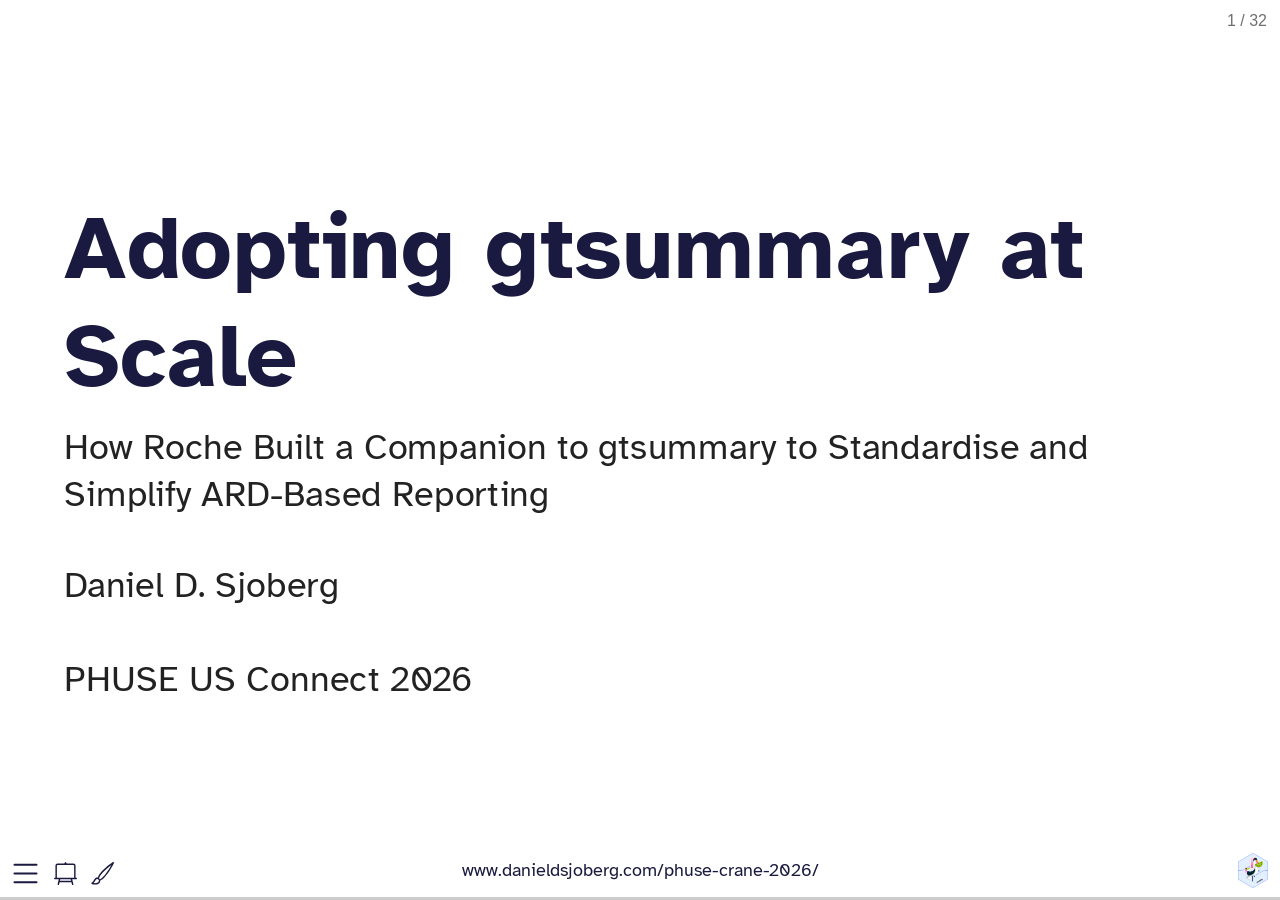
==== commit 078cf295: "Built site for gh-pages" ====
--- a/slides/index.html
+++ b/slides/index.html
@@ -216,7 +216,7 @@
 <section id="what-is-crane" class="slide level2">
 <h2>What is {crane} ? <img src="images/crane-hex.png" align="right" height="120"></h2>
 <ul>
-<li><p>{crane} is the Roche extension to {gtsummary} for Roche’s reporting requirements</p></li>
+<li><p>{crane} is an R package extending {gtsummary} for Roche’s reporting requirements</p></li>
 <li><p>{crane} exports a {gtsummary} theme</p></li>
 <li><p>{crane} exports functions to bespoke summary tables</p></li>
 </ul>
@@ -273,7 +273,7 @@
 <h2>{gtsummary} + LLMs <img src="images/gtsummary-hex.png" align="right" height="120"></h2>
 <ul>
 <li><p>Since {gtsummary} is widely adopted, our LLMs besties work wonderfully out of the box. No additional training needed!</p></li>
-<li><p>The {gtsummary} site has recently added an AI assistant and it’s AMAZING! (Thanks <code>kapa.ai</code>)</p></li>
+<li><p>Recently added an AI assistant to the pakcage site and it’s AMAZING! (Thanks <code>kapa.ai</code>)</p></li>
 </ul>
 <p><img src="images/gtsummary-kapa.png" align="center" height="300"></p>
 </section>
@@ -343,23 +343,23 @@
 <span id="cb2-5"><a></a>    <span class="at">include =</span> <span class="fu">c</span>(AGE, ETHNIC, FEMALE)</span>
 <span id="cb2-6"><a></a>  )</span></code></pre></div><button title="Copy to Clipboard" class="code-copy-button"><i class="bi"></i></button></div>
 <div class="cell-output-display">
-<div id="lskewqpnhq" style="padding-left:0px;padding-right:0px;padding-top:10px;padding-bottom:10px;overflow-x:auto;overflow-y:auto;width:auto;height:auto;">
-<style>#lskewqpnhq table {
+<div id="usdlwkbxkb" style="padding-left:0px;padding-right:0px;padding-top:10px;padding-bottom:10px;overflow-x:auto;overflow-y:auto;width:auto;height:auto;">
+<style>#usdlwkbxkb table {
   font-family: system-ui, 'Segoe UI', Roboto, Helvetica, Arial, sans-serif, 'Apple Color Emoji', 'Segoe UI Emoji', 'Segoe UI Symbol', 'Noto Color Emoji';
   -webkit-font-smoothing: antialiased;
   -moz-osx-font-smoothing: grayscale;
 }
 
-#lskewqpnhq thead, #lskewqpnhq tbody, #lskewqpnhq tfoot, #lskewqpnhq tr, #lskewqpnhq td, #lskewqpnhq th {
+#usdlwkbxkb thead, #usdlwkbxkb tbody, #usdlwkbxkb tfoot, #usdlwkbxkb tr, #usdlwkbxkb td, #usdlwkbxkb th {
   border-style: none;
 }
 
-#lskewqpnhq p {
+#usdlwkbxkb p {
   margin: 0;
   padding: 0;
 }
 
-#lskewqpnhq .gt_table {
+#usdlwkbxkb .gt_table {
   display: table;
   border-collapse: collapse;
   line-height: normal;
@@ -385,12 +385,12 @@
   border-left-color: #D3D3D3;
 }
 
-#lskewqpnhq .gt_caption {
+#usdlwkbxkb .gt_caption {
   padding-top: 4px;
   padding-bottom: 4px;
 }
 
-#lskewqpnhq .gt_title {
+#usdlwkbxkb .gt_title {
   color: #333333;
   font-size: 125%;
   font-weight: initial;
@@ -402,7 +402,7 @@
   border-bottom-width: 0;
 }
 
-#lskewqpnhq .gt_subtitle {
+#usdlwkbxkb .gt_subtitle {
   color: #333333;
   font-size: 85%;
   font-weight: initial;
@@ -414,7 +414,7 @@
   border-top-width: 0;
 }
 
-#lskewqpnhq .gt_heading {
+#usdlwkbxkb .gt_heading {
   background-color: #FFFFFF;
   text-align: center;
   border-bottom-color: #FFFFFF;
@@ -426,13 +426,13 @@
   border-right-color: #D3D3D3;
 }
 
-#lskewqpnhq .gt_bottom_border {
-  border-bottom-style: solid;
-  border-bottom-width: 2px;
-  border-bottom-color: #D3D3D3;
-}
-
-#lskewqpnhq .gt_col_headings {
+#usdlwkbxkb .gt_bottom_border {
+  border-bottom-style: solid;
+  border-bottom-width: 2px;
+  border-bottom-color: #D3D3D3;
+}
+
+#usdlwkbxkb .gt_col_headings {
   border-top-style: solid;
   border-top-width: 2px;
   border-top-color: #D3D3D3;
@@ -447,7 +447,7 @@
   border-right-color: #D3D3D3;
 }
 
-#lskewqpnhq .gt_col_heading {
+#usdlwkbxkb .gt_col_heading {
   color: #333333;
   background-color: #FFFFFF;
   font-size: 100%;
@@ -467,7 +467,7 @@
   overflow-x: hidden;
 }
 
-#lskewqpnhq .gt_column_spanner_outer {
+#usdlwkbxkb .gt_column_spanner_outer {
   color: #333333;
   background-color: #FFFFFF;
   font-size: 100%;
@@ -479,15 +479,15 @@
   padding-right: 4px;
 }
 
-#lskewqpnhq .gt_column_spanner_outer:first-child {
+#usdlwkbxkb .gt_column_spanner_outer:first-child {
   padding-left: 0;
 }
 
-#lskewqpnhq .gt_column_spanner_outer:last-child {
+#usdlwkbxkb .gt_column_spanner_outer:last-child {
   padding-right: 0;
 }
 
-#lskewqpnhq .gt_column_spanner {
+#usdlwkbxkb .gt_column_spanner {
   border-bottom-style: solid;
   border-bottom-width: 2px;
   border-bottom-color: #D3D3D3;
@@ -499,11 +499,11 @@
   width: 100%;
 }
 
-#lskewqpnhq .gt_spanner_row {
+#usdlwkbxkb .gt_spanner_row {
   border-bottom-style: hidden;
 }
 
-#lskewqpnhq .gt_group_heading {
+#usdlwkbxkb .gt_group_heading {
   padding-top: 8px;
   padding-bottom: 8px;
   padding-left: 5px;
@@ -529,7 +529,7 @@
   text-align: left;
 }
 
-#lskewqpnhq .gt_empty_group_heading {
+#usdlwkbxkb .gt_empty_group_heading {
   padding: 0.5px;
   color: #333333;
   background-color: #FFFFFF;
@@ -544,15 +544,15 @@
   vertical-align: middle;
 }
 
-#lskewqpnhq .gt_from_md > :first-child {
+#usdlwkbxkb .gt_from_md > :first-child {
   margin-top: 0;
 }
 
-#lskewqpnhq .gt_from_md > :last-child {
+#usdlwkbxkb .gt_from_md > :last-child {
   margin-bottom: 0;
 }
 
-#lskewqpnhq .gt_row {
+#usdlwkbxkb .gt_row {
   padding-top: 8px;
   padding-bottom: 8px;
   padding-left: 5px;
@@ -571,7 +571,7 @@
   overflow-x: hidden;
 }
 
-#lskewqpnhq .gt_stub {
+#usdlwkbxkb .gt_stub {
   color: #333333;
   background-color: #FFFFFF;
   font-size: 100%;
@@ -584,7 +584,7 @@
   padding-right: 5px;
 }
 
-#lskewqpnhq .gt_stub_row_group {
+#usdlwkbxkb .gt_stub_row_group {
   color: #333333;
   background-color: #FFFFFF;
   font-size: 100%;
@@ -598,54 +598,54 @@
   vertical-align: top;
 }
 
-#lskewqpnhq .gt_row_group_first td {
-  border-top-width: 2px;
-}
-
-#lskewqpnhq .gt_row_group_first th {
-  border-top-width: 2px;
-}
-
-#lskewqpnhq .gt_summary_row {
-  color: #333333;
-  background-color: #FFFFFF;
-  text-transform: inherit;
-  padding-top: 8px;
-  padding-bottom: 8px;
-  padding-left: 5px;
-  padding-right: 5px;
-}
-
-#lskewqpnhq .gt_first_summary_row {
-  border-top-style: solid;
-  border-top-color: #D3D3D3;
-}
-
-#lskewqpnhq .gt_first_summary_row.thick {
-  border-top-width: 2px;
-}
-
-#lskewqpnhq .gt_last_summary_row {
-  padding-top: 8px;
-  padding-bottom: 8px;
-  padding-left: 5px;
-  padding-right: 5px;
-  border-bottom-style: solid;
-  border-bottom-width: 2px;
-  border-bottom-color: #D3D3D3;
-}
-
-#lskewqpnhq .gt_grand_summary_row {
-  color: #333333;
-  background-color: #FFFFFF;
-  text-transform: inherit;
-  padding-top: 8px;
-  padding-bottom: 8px;
-  padding-left: 5px;
-  padding-right: 5px;
-}
-
-#lskewqpnhq .gt_first_grand_summary_row {
+#usdlwkbxkb .gt_row_group_first td {
+  border-top-width: 2px;
+}
+
+#usdlwkbxkb .gt_row_group_first th {
+  border-top-width: 2px;
+}
+
+#usdlwkbxkb .gt_summary_row {
+  color: #333333;
+  background-color: #FFFFFF;
+  text-transform: inherit;
+  padding-top: 8px;
+  padding-bottom: 8px;
+  padding-left: 5px;
+  padding-right: 5px;
+}
+
+#usdlwkbxkb .gt_first_summary_row {
+  border-top-style: solid;
+  border-top-color: #D3D3D3;
+}
+
+#usdlwkbxkb .gt_first_summary_row.thick {
+  border-top-width: 2px;
+}
+
+#usdlwkbxkb .gt_last_summary_row {
+  padding-top: 8px;
+  padding-bottom: 8px;
+  padding-left: 5px;
+  padding-right: 5px;
+  border-bottom-style: solid;
+  border-bottom-width: 2px;
+  border-bottom-color: #D3D3D3;
+}
+
+#usdlwkbxkb .gt_grand_summary_row {
+  color: #333333;
+  background-color: #FFFFFF;
+  text-transform: inherit;
+  padding-top: 8px;
+  padding-bottom: 8px;
+  padding-left: 5px;
+  padding-right: 5px;
+}
+
+#usdlwkbxkb .gt_first_grand_summary_row {
   padding-top: 8px;
   padding-bottom: 8px;
   padding-left: 5px;
@@ -655,7 +655,7 @@
   border-top-color: #D3D3D3;
 }
 
-#lskewqpnhq .gt_last_grand_summary_row_top {
+#usdlwkbxkb .gt_last_grand_summary_row_top {
   padding-top: 8px;
   padding-bottom: 8px;
   padding-left: 5px;
@@ -665,20 +665,20 @@
   border-bottom-color: #D3D3D3;
 }
 
-#lskewqpnhq .gt_striped {
+#usdlwkbxkb .gt_striped {
   background-color: rgba(128, 128, 128, 0.05);
 }
 
-#lskewqpnhq .gt_table_body {
-  border-top-style: solid;
-  border-top-width: 2px;
-  border-top-color: #D3D3D3;
-  border-bottom-style: solid;
-  border-bottom-width: 2px;
-  border-bottom-color: #D3D3D3;
-}
-
-#lskewqpnhq .gt_footnotes {
+#usdlwkbxkb .gt_table_body {
+  border-top-style: solid;
+  border-top-width: 2px;
+  border-top-color: #D3D3D3;
+  border-bottom-style: solid;
+  border-bottom-width: 2px;
+  border-bottom-color: #D3D3D3;
+}
+
+#usdlwkbxkb .gt_footnotes {
   color: #333333;
   background-color: #FFFFFF;
   border-bottom-style: none;
@@ -692,7 +692,7 @@
   border-right-color: #D3D3D3;
 }
 
-#lskewqpnhq .gt_footnote {
+#usdlwkbxkb .gt_footnote {
   margin: 0px;
   font-size: 90%;
   padding-top: 4px;
@@ -701,7 +701,7 @@
   padding-right: 5px;
 }
 
-#lskewqpnhq .gt_sourcenotes {
+#usdlwkbxkb .gt_sourcenotes {
   color: #333333;
   background-color: #FFFFFF;
   border-bottom-style: none;
@@ -715,7 +715,7 @@
   border-right-color: #D3D3D3;
 }
 
-#lskewqpnhq .gt_sourcenote {
+#usdlwkbxkb .gt_sourcenote {
   font-size: 90%;
   padding-top: 4px;
   padding-bottom: 4px;
@@ -723,72 +723,72 @@
   padding-right: 5px;
 }
 
-#lskewqpnhq .gt_left {
+#usdlwkbxkb .gt_left {
   text-align: left;
 }
 
-#lskewqpnhq .gt_center {
+#usdlwkbxkb .gt_center {
   text-align: center;
 }
 
-#lskewqpnhq .gt_right {
+#usdlwkbxkb .gt_right {
   text-align: right;
   font-variant-numeric: tabular-nums;
 }
 
-#lskewqpnhq .gt_font_normal {
+#usdlwkbxkb .gt_font_normal {
   font-weight: normal;
 }
 
-#lskewqpnhq .gt_font_bold {
+#usdlwkbxkb .gt_font_bold {
   font-weight: bold;
 }
 
-#lskewqpnhq .gt_font_italic {
+#usdlwkbxkb .gt_font_italic {
   font-style: italic;
 }
 
-#lskewqpnhq .gt_super {
+#usdlwkbxkb .gt_super {
   font-size: 65%;
 }
 
-#lskewqpnhq .gt_footnote_marks {
+#usdlwkbxkb .gt_footnote_marks {
   font-size: 75%;
   vertical-align: 0.4em;
   position: initial;
 }
 
-#lskewqpnhq .gt_asterisk {
+#usdlwkbxkb .gt_asterisk {
   font-size: 100%;
   vertical-align: 0;
 }
 
-#lskewqpnhq .gt_indent_1 {
+#usdlwkbxkb .gt_indent_1 {
   text-indent: 5px;
 }
 
-#lskewqpnhq .gt_indent_2 {
+#usdlwkbxkb .gt_indent_2 {
   text-indent: 10px;
 }
 
-#lskewqpnhq .gt_indent_3 {
+#usdlwkbxkb .gt_indent_3 {
   text-indent: 15px;
 }
 
-#lskewqpnhq .gt_indent_4 {
+#usdlwkbxkb .gt_indent_4 {
   text-indent: 20px;
 }
 
-#lskewqpnhq .gt_indent_5 {
+#usdlwkbxkb .gt_indent_5 {
   text-indent: 25px;
 }
 
-#lskewqpnhq .katex-display {
+#usdlwkbxkb .katex-display {
   display: inline-flex !important;
   margin-bottom: 0.75em !important;
 }
 
-#lskewqpnhq div.Reactable > div.rt-table > div.rt-thead > div.rt-tr.rt-tr-group-header > div.rt-th-group:after {
+#usdlwkbxkb div.Reactable > div.rt-table > div.rt-thead > div.rt-tr.rt-tr-group-header > div.rt-th-group:after {
   height: 0px !important;
 }
 </style>
@@ -857,23 +857,23 @@
 <span id="cb3-5" class="hljs-ln-code"><a></a>  )</span></code></pre></div><button title="Copy to Clipboard" class="code-copy-button"><i class="bi"></i></button></div>
 </div><div class="column">
 <div class="cell-output-display">
-<div id="fntksnkwxg" style="padding-left:0px;padding-right:0px;padding-top:10px;padding-bottom:10px;overflow-x:auto;overflow-y:auto;width:auto;height:auto;">
-<style>#fntksnkwxg table {
+<div id="pnnuvbmcfi" style="padding-left:0px;padding-right:0px;padding-top:10px;padding-bottom:10px;overflow-x:auto;overflow-y:auto;width:auto;height:auto;">
+<style>#pnnuvbmcfi table {
   font-family: system-ui, 'Segoe UI', Roboto, Helvetica, Arial, sans-serif, 'Apple Color Emoji', 'Segoe UI Emoji', 'Segoe UI Symbol', 'Noto Color Emoji';
   -webkit-font-smoothing: antialiased;
   -moz-osx-font-smoothing: grayscale;
 }
 
-#fntksnkwxg thead, #fntksnkwxg tbody, #fntksnkwxg tfoot, #fntksnkwxg tr, #fntksnkwxg td, #fntksnkwxg th {
+#pnnuvbmcfi thead, #pnnuvbmcfi tbody, #pnnuvbmcfi tfoot, #pnnuvbmcfi tr, #pnnuvbmcfi td, #pnnuvbmcfi th {
   border-style: none;
 }
 
-#fntksnkwxg p {
+#pnnuvbmcfi p {
   margin: 0;
   padding: 0;
 }
 
-#fntksnkwxg .gt_table {
+#pnnuvbmcfi .gt_table {
   display: table;
   border-collapse: collapse;
   line-height: normal;
@@ -899,12 +899,12 @@
   border-left-color: #D3D3D3;
 }
 
-#fntksnkwxg .gt_caption {
+#pnnuvbmcfi .gt_caption {
   padding-top: 4px;
   padding-bottom: 4px;
 }
 
-#fntksnkwxg .gt_title {
+#pnnuvbmcfi .gt_title {
   color: #333333;
   font-size: 125%;
   font-weight: initial;
@@ -916,7 +916,7 @@
   border-bottom-width: 0;
 }
 
-#fntksnkwxg .gt_subtitle {
+#pnnuvbmcfi .gt_subtitle {
   color: #333333;
   font-size: 85%;
   font-weight: initial;
@@ -928,7 +928,7 @@
   border-top-width: 0;
 }
 
-#fntksnkwxg .gt_heading {
+#pnnuvbmcfi .gt_heading {
   background-color: #FFFFFF;
   text-align: center;
   border-bottom-color: #FFFFFF;
@@ -940,13 +940,13 @@
   border-right-color: #D3D3D3;
 }
 
-#fntksnkwxg .gt_bottom_border {
-  border-bottom-style: solid;
-  border-bottom-width: 2px;
-  border-bottom-color: #D3D3D3;
-}
-
-#fntksnkwxg .gt_col_headings {
+#pnnuvbmcfi .gt_bottom_border {
+  border-bottom-style: solid;
+  border-bottom-width: 2px;
+  border-bottom-color: #D3D3D3;
+}
+
+#pnnuvbmcfi .gt_col_headings {
   border-top-style: solid;
   border-top-width: 2px;
   border-top-color: #D3D3D3;
@@ -961,7 +961,7 @@
   border-right-color: #D3D3D3;
 }
 
-#fntksnkwxg .gt_col_heading {
+#pnnuvbmcfi .gt_col_heading {
   color: #333333;
   background-color: #FFFFFF;
   font-size: 100%;
@@ -981,7 +981,7 @@
   overflow-x: hidden;
 }
 
-#fntksnkwxg .gt_column_spanner_outer {
+#pnnuvbmcfi .gt_column_spanner_outer {
   color: #333333;
   background-color: #FFFFFF;
   font-size: 100%;
@@ -993,15 +993,15 @@
   padding-right: 4px;
 }
 
-#fntksnkwxg .gt_column_spanner_outer:first-child {
+#pnnuvbmcfi .gt_column_spanner_outer:first-child {
   padding-left: 0;
 }
 
-#fntksnkwxg .gt_column_spanner_outer:last-child {
+#pnnuvbmcfi .gt_column_spanner_outer:last-child {
   padding-right: 0;
 }
 
-#fntksnkwxg .gt_column_spanner {
+#pnnuvbmcfi .gt_column_spanner {
   border-bottom-style: solid;
   border-bottom-width: 2px;
   border-bottom-color: #D3D3D3;
@@ -1013,11 +1013,11 @@
   width: 100%;
 }
 
-#fntksnkwxg .gt_spanner_row {
+#pnnuvbmcfi .gt_spanner_row {
   border-bottom-style: hidden;
 }
 
-#fntksnkwxg .gt_group_heading {
+#pnnuvbmcfi .gt_group_heading {
   padding-top: 8px;
   padding-bottom: 8px;
   padding-left: 5px;
@@ -1043,7 +1043,7 @@
   text-align: left;
 }
 
-#fntksnkwxg .gt_empty_group_heading {
+#pnnuvbmcfi .gt_empty_group_heading {
   padding: 0.5px;
   color: #333333;
   background-color: #FFFFFF;
@@ -1058,15 +1058,15 @@
   vertical-align: middle;
 }
 
-#fntksnkwxg .gt_from_md > :first-child {
+#pnnuvbmcfi .gt_from_md > :first-child {
   margin-top: 0;
 }
 
-#fntksnkwxg .gt_from_md > :last-child {
+#pnnuvbmcfi .gt_from_md > :last-child {
   margin-bottom: 0;
 }
 
-#fntksnkwxg .gt_row {
+#pnnuvbmcfi .gt_row {
   padding-top: 8px;
   padding-bottom: 8px;
   padding-left: 5px;
@@ -1085,7 +1085,7 @@
   overflow-x: hidden;
 }
 
-#fntksnkwxg .gt_stub {
+#pnnuvbmcfi .gt_stub {
   color: #333333;
   background-color: #FFFFFF;
   font-size: 100%;
@@ -1098,7 +1098,7 @@
   padding-right: 5px;
 }
 
-#fntksnkwxg .gt_stub_row_group {
+#pnnuvbmcfi .gt_stub_row_group {
   color: #333333;
   background-color: #FFFFFF;
   font-size: 100%;
@@ -1112,54 +1112,54 @@
   vertical-align: top;
 }
 
-#fntksnkwxg .gt_row_group_first td {
-  border-top-width: 2px;
-}
-
-#fntksnkwxg .gt_row_group_first th {
-  border-top-width: 2px;
-}
-
-#fntksnkwxg .gt_summary_row {
-  color: #333333;
-  background-color: #FFFFFF;
-  text-transform: inherit;
-  padding-top: 8px;
-  padding-bottom: 8px;
-  padding-left: 5px;
-  padding-right: 5px;
-}
-
-#fntksnkwxg .gt_first_summary_row {
-  border-top-style: solid;
-  border-top-color: #D3D3D3;
-}
-
-#fntksnkwxg .gt_first_summary_row.thick {
-  border-top-width: 2px;
-}
-
-#fntksnkwxg .gt_last_summary_row {
-  padding-top: 8px;
-  padding-bottom: 8px;
-  padding-left: 5px;
-  padding-right: 5px;
-  border-bottom-style: solid;
-  border-bottom-width: 2px;
-  border-bottom-color: #D3D3D3;
-}
-
-#fntksnkwxg .gt_grand_summary_row {
-  color: #333333;
-  background-color: #FFFFFF;
-  text-transform: inherit;
-  padding-top: 8px;
-  padding-bottom: 8px;
-  padding-left: 5px;
-  padding-right: 5px;
-}
-
-#fntksnkwxg .gt_first_grand_summary_row {
+#pnnuvbmcfi .gt_row_group_first td {
+  border-top-width: 2px;
+}
+
+#pnnuvbmcfi .gt_row_group_first th {
+  border-top-width: 2px;
+}
+
+#pnnuvbmcfi .gt_summary_row {
+  color: #333333;
+  background-color: #FFFFFF;
+  text-transform: inherit;
+  padding-top: 8px;
+  padding-bottom: 8px;
+  padding-left: 5px;
+  padding-right: 5px;
+}
+
+#pnnuvbmcfi .gt_first_summary_row {
+  border-top-style: solid;
+  border-top-color: #D3D3D3;
+}
+
+#pnnuvbmcfi .gt_first_summary_row.thick {
+  border-top-width: 2px;
+}
+
+#pnnuvbmcfi .gt_last_summary_row {
+  padding-top: 8px;
+  padding-bottom: 8px;
+  padding-left: 5px;
+  padding-right: 5px;
+  border-bottom-style: solid;
+  border-bottom-width: 2px;
+  border-bottom-color: #D3D3D3;
+}
+
+#pnnuvbmcfi .gt_grand_summary_row {
+  color: #333333;
+  background-color: #FFFFFF;
+  text-transform: inherit;
+  padding-top: 8px;
+  padding-bottom: 8px;
+  padding-left: 5px;
+  padding-right: 5px;
+}
+
+#pnnuvbmcfi .gt_first_grand_summary_row {
   padding-top: 8px;
   padding-bottom: 8px;
   padding-left: 5px;
@@ -1169,7 +1169,7 @@
   border-top-color: #D3D3D3;
 }
 
-#fntksnkwxg .gt_last_grand_summary_row_top {
+#pnnuvbmcfi .gt_last_grand_summary_row_top {
   padding-top: 8px;
   padding-bottom: 8px;
   padding-left: 5px;
@@ -1179,20 +1179,20 @@
   border-bottom-color: #D3D3D3;
 }
 
-#fntksnkwxg .gt_striped {
+#pnnuvbmcfi .gt_striped {
   background-color: rgba(128, 128, 128, 0.05);
 }
 
-#fntksnkwxg .gt_table_body {
-  border-top-style: solid;
-  border-top-width: 2px;
-  border-top-color: #D3D3D3;
-  border-bottom-style: solid;
-  border-bottom-width: 2px;
-  border-bottom-color: #D3D3D3;
-}
-
-#fntksnkwxg .gt_footnotes {
+#pnnuvbmcfi .gt_table_body {
+  border-top-style: solid;
+  border-top-width: 2px;
+  border-top-color: #D3D3D3;
+  border-bottom-style: solid;
+  border-bottom-width: 2px;
+  border-bottom-color: #D3D3D3;
+}
+
+#pnnuvbmcfi .gt_footnotes {
   color: #333333;
   background-color: #FFFFFF;
   border-bottom-style: none;
@@ -1206,7 +1206,7 @@
   border-right-color: #D3D3D3;
 }
 
-#fntksnkwxg .gt_footnote {
+#pnnuvbmcfi .gt_footnote {
   margin: 0px;
   font-size: 90%;
   padding-top: 4px;
@@ -1215,7 +1215,7 @@
   padding-right: 5px;
 }
 
-#fntksnkwxg .gt_sourcenotes {
+#pnnuvbmcfi .gt_sourcenotes {
   color: #333333;
   background-color: #FFFFFF;
   border-bottom-style: none;
@@ -1229,7 +1229,7 @@
   border-right-color: #D3D3D3;
 }
 
-#fntksnkwxg .gt_sourcenote {
+#pnnuvbmcfi .gt_sourcenote {
   font-size: 90%;
   padding-top: 4px;
   padding-bottom: 4px;
@@ -1237,72 +1237,72 @@
   padding-right: 5px;
 }
 
-#fntksnkwxg .gt_left {
+#pnnuvbmcfi .gt_left {
   text-align: left;
 }
 
-#fntksnkwxg .gt_center {
+#pnnuvbmcfi .gt_center {
   text-align: center;
 }
 
-#fntksnkwxg .gt_right {
+#pnnuvbmcfi .gt_right {
   text-align: right;
   font-variant-numeric: tabular-nums;
 }
 
-#fntksnkwxg .gt_font_normal {
+#pnnuvbmcfi .gt_font_normal {
   font-weight: normal;
 }
 
-#fntksnkwxg .gt_font_bold {
+#pnnuvbmcfi .gt_font_bold {
   font-weight: bold;
 }
 
-#fntksnkwxg .gt_font_italic {
+#pnnuvbmcfi .gt_font_italic {
   font-style: italic;
 }
 
-#fntksnkwxg .gt_super {
+#pnnuvbmcfi .gt_super {
   font-size: 65%;
 }
 
-#fntksnkwxg .gt_footnote_marks {
+#pnnuvbmcfi .gt_footnote_marks {
   font-size: 75%;
   vertical-align: 0.4em;
   position: initial;
 }
 
-#fntksnkwxg .gt_asterisk {
+#pnnuvbmcfi .gt_asterisk {
   font-size: 100%;
   vertical-align: 0;
 }
 
-#fntksnkwxg .gt_indent_1 {
+#pnnuvbmcfi .gt_indent_1 {
   text-indent: 5px;
 }
 
-#fntksnkwxg .gt_indent_2 {
+#pnnuvbmcfi .gt_indent_2 {
   text-indent: 10px;
 }
 
-#fntksnkwxg .gt_indent_3 {
+#pnnuvbmcfi .gt_indent_3 {
   text-indent: 15px;
 }
 
-#fntksnkwxg .gt_indent_4 {
+#pnnuvbmcfi .gt_indent_4 {
   text-indent: 20px;
 }
 
-#fntksnkwxg .gt_indent_5 {
+#pnnuvbmcfi .gt_indent_5 {
   text-indent: 25px;
 }
 
-#fntksnkwxg .katex-display {
+#pnnuvbmcfi .katex-display {
   display: inline-flex !important;
   margin-bottom: 0.75em !important;
 }
 
-#fntksnkwxg div.Reactable > div.rt-table > div.rt-thead > div.rt-tr.rt-tr-group-header > div.rt-th-group:after {
+#pnnuvbmcfi div.Reactable > div.rt-table > div.rt-thead > div.rt-tr.rt-tr-group-header > div.rt-th-group:after {
   height: 0px !important;
 }
 </style>
@@ -1384,23 +1384,23 @@
 <span id="cb4-6" class="hljs-ln-code"><a></a>  )</span></code></pre></div><button title="Copy to Clipboard" class="code-copy-button"><i class="bi"></i></button></div>
 </div><div class="column">
 <div class="cell-output-display">
-<div id="dhfckfyqkf" style="padding-left:0px;padding-right:0px;padding-top:10px;padding-bottom:10px;overflow-x:auto;overflow-y:auto;width:auto;height:auto;">
-<style>#dhfckfyqkf table {
+<div id="befzjlbcmb" style="padding-left:0px;padding-right:0px;padding-top:10px;padding-bottom:10px;overflow-x:auto;overflow-y:auto;width:auto;height:auto;">
+<style>#befzjlbcmb table {
   font-family: system-ui, 'Segoe UI', Roboto, Helvetica, Arial, sans-serif, 'Apple Color Emoji', 'Segoe UI Emoji', 'Segoe UI Symbol', 'Noto Color Emoji';
   -webkit-font-smoothing: antialiased;
   -moz-osx-font-smoothing: grayscale;
 }
 
-#dhfckfyqkf thead, #dhfckfyqkf tbody, #dhfckfyqkf tfoot, #dhfckfyqkf tr, #dhfckfyqkf td, #dhfckfyqkf th {
+#befzjlbcmb thead, #befzjlbcmb tbody, #befzjlbcmb tfoot, #befzjlbcmb tr, #befzjlbcmb td, #befzjlbcmb th {
   border-style: none;
 }
 
-#dhfckfyqkf p {
+#befzjlbcmb p {
   margin: 0;
   padding: 0;
 }
 
-#dhfckfyqkf .gt_table {
+#befzjlbcmb .gt_table {
   display: table;
   border-collapse: collapse;
   line-height: normal;
@@ -1426,12 +1426,12 @@
   border-left-color: #D3D3D3;
 }
 
-#dhfckfyqkf .gt_caption {
+#befzjlbcmb .gt_caption {
   padding-top: 4px;
   padding-bottom: 4px;
 }
 
-#dhfckfyqkf .gt_title {
+#befzjlbcmb .gt_title {
   color: #333333;
   font-size: 125%;
   font-weight: initial;
@@ -1443,7 +1443,7 @@
   border-bottom-width: 0;
 }
 
-#dhfckfyqkf .gt_subtitle {
+#befzjlbcmb .gt_subtitle {
   color: #333333;
   font-size: 85%;
   font-weight: initial;
@@ -1455,7 +1455,7 @@
   border-top-width: 0;
 }
 
-#dhfckfyqkf .gt_heading {
+#befzjlbcmb .gt_heading {
   background-color: #FFFFFF;
   text-align: center;
   border-bottom-color: #FFFFFF;
@@ -1467,13 +1467,13 @@
   border-right-color: #D3D3D3;
 }
 
-#dhfckfyqkf .gt_bottom_border {
-  border-bottom-style: solid;
-  border-bottom-width: 2px;
-  border-bottom-color: #D3D3D3;
-}
-
-#dhfckfyqkf .gt_col_headings {
+#befzjlbcmb .gt_bottom_border {
+  border-bottom-style: solid;
+  border-bottom-width: 2px;
+  border-bottom-color: #D3D3D3;
+}
+
+#befzjlbcmb .gt_col_headings {
   border-top-style: solid;
   border-top-width: 2px;
   border-top-color: #D3D3D3;
@@ -1488,7 +1488,7 @@
   border-right-color: #D3D3D3;
 }
 
-#dhfckfyqkf .gt_col_heading {
+#befzjlbcmb .gt_col_heading {
   color: #333333;
   background-color: #FFFFFF;
   font-size: 100%;
@@ -1508,7 +1508,7 @@
   overflow-x: hidden;
 }
 
-#dhfckfyqkf .gt_column_spanner_outer {
+#befzjlbcmb .gt_column_spanner_outer {
   color: #333333;
   background-color: #FFFFFF;
   font-size: 100%;
@@ -1520,15 +1520,15 @@
   padding-right: 4px;
 }
 
-#dhfckfyqkf .gt_column_spanner_outer:first-child {
+#befzjlbcmb .gt_column_spanner_outer:first-child {
   padding-left: 0;
 }
 
-#dhfckfyqkf .gt_column_spanner_outer:last-child {
+#befzjlbcmb .gt_column_spanner_outer:last-child {
   padding-right: 0;
 }
 
-#dhfckfyqkf .gt_column_spanner {
+#befzjlbcmb .gt_column_spanner {
   border-bottom-style: solid;
   border-bottom-width: 2px;
   border-bottom-color: #D3D3D3;
@@ -1540,11 +1540,11 @@
   width: 100%;
 }
 
-#dhfckfyqkf .gt_spanner_row {
+#befzjlbcmb .gt_spanner_row {
   border-bottom-style: hidden;
 }
 
-#dhfckfyqkf .gt_group_heading {
+#befzjlbcmb .gt_group_heading {
   padding-top: 8px;
   padding-bottom: 8px;
   padding-left: 5px;
@@ -1570,7 +1570,7 @@
   text-align: left;
 }
 
-#dhfckfyqkf .gt_empty_group_heading {
+#befzjlbcmb .gt_empty_group_heading {
   padding: 0.5px;
   color: #333333;
   background-color: #FFFFFF;
@@ -1585,15 +1585,15 @@
   vertical-align: middle;
 }
 
-#dhfckfyqkf .gt_from_md > :first-child {
+#befzjlbcmb .gt_from_md > :first-child {
   margin-top: 0;
 }
 
-#dhfckfyqkf .gt_from_md > :last-child {
+#befzjlbcmb .gt_from_md > :last-child {
   margin-bottom: 0;
 }
 
-#dhfckfyqkf .gt_row {
+#befzjlbcmb .gt_row {
   padding-top: 8px;
   padding-bottom: 8px;
   padding-left: 5px;
@@ -1612,7 +1612,7 @@
   overflow-x: hidden;
 }
 
-#dhfckfyqkf .gt_stub {
+#befzjlbcmb .gt_stub {
   color: #333333;
   background-color: #FFFFFF;
   font-size: 100%;
@@ -1625,7 +1625,7 @@
   padding-right: 5px;
 }
 
-#dhfckfyqkf .gt_stub_row_group {
+#befzjlbcmb .gt_stub_row_group {
   color: #333333;
   background-color: #FFFFFF;
   font-size: 100%;
@@ -1639,54 +1639,54 @@
   vertical-align: top;
 }
 
-#dhfckfyqkf .gt_row_group_first td {
-  border-top-width: 2px;
-}
-
-#dhfckfyqkf .gt_row_group_first th {
-  border-top-width: 2px;
-}
-
-#dhfckfyqkf .gt_summary_row {
-  color: #333333;
-  background-color: #FFFFFF;
-  text-transform: inherit;
-  padding-top: 8px;
-  padding-bottom: 8px;
-  padding-left: 5px;
-  padding-right: 5px;
-}
-
-#dhfckfyqkf .gt_first_summary_row {
-  border-top-style: solid;
-  border-top-color: #D3D3D3;
-}
-
-#dhfckfyqkf .gt_first_summary_row.thick {
-  border-top-width: 2px;
-}
-
-#dhfckfyqkf .gt_last_summary_row {
-  padding-top: 8px;
-  padding-bottom: 8px;
-  padding-left: 5px;
-  padding-right: 5px;
-  border-bottom-style: solid;
-  border-bottom-width: 2px;
-  border-bottom-color: #D3D3D3;
-}
-
-#dhfckfyqkf .gt_grand_summary_row {
-  color: #333333;
-  background-color: #FFFFFF;
-  text-transform: inherit;
-  padding-top: 8px;
-  padding-bottom: 8px;
-  padding-left: 5px;
-  padding-right: 5px;
-}
-
-#dhfckfyqkf .gt_first_grand_summary_row {
+#befzjlbcmb .gt_row_group_first td {
+  border-top-width: 2px;
+}
+
+#befzjlbcmb .gt_row_group_first th {
+  border-top-width: 2px;
+}
+
+#befzjlbcmb .gt_summary_row {
+  color: #333333;
+  background-color: #FFFFFF;
+  text-transform: inherit;
+  padding-top: 8px;
+  padding-bottom: 8px;
+  padding-left: 5px;
+  padding-right: 5px;
+}
+
+#befzjlbcmb .gt_first_summary_row {
+  border-top-style: solid;
+  border-top-color: #D3D3D3;
+}
+
+#befzjlbcmb .gt_first_summary_row.thick {
+  border-top-width: 2px;
+}
+
+#befzjlbcmb .gt_last_summary_row {
+  padding-top: 8px;
+  padding-bottom: 8px;
+  padding-left: 5px;
+  padding-right: 5px;
+  border-bottom-style: solid;
+  border-bottom-width: 2px;
+  border-bottom-color: #D3D3D3;
+}
+
+#befzjlbcmb .gt_grand_summary_row {
+  color: #333333;
+  background-color: #FFFFFF;
+  text-transform: inherit;
+  padding-top: 8px;
+  padding-bottom: 8px;
+  padding-left: 5px;
+  padding-right: 5px;
+}
+
+#befzjlbcmb .gt_first_grand_summary_row {
   padding-top: 8px;
   padding-bottom: 8px;
   padding-left: 5px;
@@ -1696,7 +1696,7 @@
   border-top-color: #D3D3D3;
 }
 
-#dhfckfyqkf .gt_last_grand_summary_row_top {
+#befzjlbcmb .gt_last_grand_summary_row_top {
   padding-top: 8px;
   padding-bottom: 8px;
   padding-left: 5px;
@@ -1706,20 +1706,20 @@
   border-bottom-color: #D3D3D3;
 }
 
-#dhfckfyqkf .gt_striped {
+#befzjlbcmb .gt_striped {
   background-color: rgba(128, 128, 128, 0.05);
 }
 
-#dhfckfyqkf .gt_table_body {
-  border-top-style: solid;
-  border-top-width: 2px;
-  border-top-color: #D3D3D3;
-  border-bottom-style: solid;
-  border-bottom-width: 2px;
-  border-bottom-color: #D3D3D3;
-}
-
-#dhfckfyqkf .gt_footnotes {
+#befzjlbcmb .gt_table_body {
+  border-top-style: solid;
+  border-top-width: 2px;
+  border-top-color: #D3D3D3;
+  border-bottom-style: solid;
+  border-bottom-width: 2px;
+  border-bottom-color: #D3D3D3;
+}
+
+#befzjlbcmb .gt_footnotes {
   color: #333333;
   background-color: #FFFFFF;
   border-bottom-style: none;
@@ -1733,7 +1733,7 @@
   border-right-color: #D3D3D3;
 }
 
-#dhfckfyqkf .gt_footnote {
+#befzjlbcmb .gt_footnote {
   margin: 0px;
   font-size: 90%;
   padding-top: 4px;
@@ -1742,7 +1742,7 @@
   padding-right: 5px;
 }
 
-#dhfckfyqkf .gt_sourcenotes {
+#befzjlbcmb .gt_sourcenotes {
   color: #333333;
   background-color: #FFFFFF;
   border-bottom-style: none;
@@ -1756,7 +1756,7 @@
   border-right-color: #D3D3D3;
 }
 
-#dhfckfyqkf .gt_sourcenote {
+#befzjlbcmb .gt_sourcenote {
   font-size: 90%;
   padding-top: 4px;
   padding-bottom: 4px;
@@ -1764,72 +1764,72 @@
   padding-right: 5px;
 }
 
-#dhfckfyqkf .gt_left {
+#befzjlbcmb .gt_left {
   text-align: left;
 }
 
-#dhfckfyqkf .gt_center {
+#befzjlbcmb .gt_center {
   text-align: center;
 }
 
-#dhfckfyqkf .gt_right {
+#befzjlbcmb .gt_right {
   text-align: right;
   font-variant-numeric: tabular-nums;
 }
 
-#dhfckfyqkf .gt_font_normal {
+#befzjlbcmb .gt_font_normal {
   font-weight: normal;
 }
 
-#dhfckfyqkf .gt_font_bold {
+#befzjlbcmb .gt_font_bold {
   font-weight: bold;
 }
 
-#dhfckfyqkf .gt_font_italic {
+#befzjlbcmb .gt_font_italic {
   font-style: italic;
 }
 
-#dhfckfyqkf .gt_super {
+#befzjlbcmb .gt_super {
   font-size: 65%;
 }
 
-#dhfckfyqkf .gt_footnote_marks {
+#befzjlbcmb .gt_footnote_marks {
   font-size: 75%;
   vertical-align: 0.4em;
   position: initial;
 }
 
-#dhfckfyqkf .gt_asterisk {
+#befzjlbcmb .gt_asterisk {
   font-size: 100%;
   vertical-align: 0;
 }
 
-#dhfckfyqkf .gt_indent_1 {
+#befzjlbcmb .gt_indent_1 {
   text-indent: 5px;
 }
 
-#dhfckfyqkf .gt_indent_2 {
+#befzjlbcmb .gt_indent_2 {
   text-indent: 10px;
 }
 
-#dhfckfyqkf .gt_indent_3 {
+#befzjlbcmb .gt_indent_3 {
   text-indent: 15px;
 }
 
-#dhfckfyqkf .gt_indent_4 {
+#befzjlbcmb .gt_indent_4 {
   text-indent: 20px;
 }
 
-#dhfckfyqkf .gt_indent_5 {
+#befzjlbcmb .gt_indent_5 {
   text-indent: 25px;
 }
 
-#dhfckfyqkf .katex-display {
+#befzjlbcmb .katex-display {
   display: inline-flex !important;
   margin-bottom: 0.75em !important;
 }
 
-#dhfckfyqkf div.Reactable > div.rt-table > div.rt-thead > div.rt-tr.rt-tr-group-header > div.rt-th-group:after {
+#befzjlbcmb div.Reactable > div.rt-table > div.rt-thead > div.rt-tr.rt-tr-group-header > div.rt-th-group:after {
   height: 0px !important;
 }
 </style>
@@ -1925,23 +1925,23 @@
 <span id="cb5-12" class="hljs-ln-code"><a></a>  )</span></code></pre></div><button title="Copy to Clipboard" class="code-copy-button"><i class="bi"></i></button></div>
 </div><div class="column">
 <div class="cell-output-display">
-<div id="pznbyhndtk" style="padding-left:0px;padding-right:0px;padding-top:10px;padding-bottom:10px;overflow-x:auto;overflow-y:auto;width:auto;height:auto;">
-<style>#pznbyhndtk table {
+<div id="hjwehwsxty" style="padding-left:0px;padding-right:0px;padding-top:10px;padding-bottom:10px;overflow-x:auto;overflow-y:auto;width:auto;height:auto;">
+<style>#hjwehwsxty table {
   font-family: system-ui, 'Segoe UI', Roboto, Helvetica, Arial, sans-serif, 'Apple Color Emoji', 'Segoe UI Emoji', 'Segoe UI Symbol', 'Noto Color Emoji';
   -webkit-font-smoothing: antialiased;
   -moz-osx-font-smoothing: grayscale;
 }
 
-#pznbyhndtk thead, #pznbyhndtk tbody, #pznbyhndtk tfoot, #pznbyhndtk tr, #pznbyhndtk td, #pznbyhndtk th {
+#hjwehwsxty thead, #hjwehwsxty tbody, #hjwehwsxty tfoot, #hjwehwsxty tr, #hjwehwsxty td, #hjwehwsxty th {
   border-style: none;
 }
 
-#pznbyhndtk p {
+#hjwehwsxty p {
   margin: 0;
   padding: 0;
 }
 
-#pznbyhndtk .gt_table {
+#hjwehwsxty .gt_table {
   display: table;
   border-collapse: collapse;
   line-height: normal;
@@ -1967,12 +1967,12 @@
   border-left-color: #D3D3D3;
 }
 
-#pznbyhndtk .gt_caption {
+#hjwehwsxty .gt_caption {
   padding-top: 4px;
   padding-bottom: 4px;
 }
 
-#pznbyhndtk .gt_title {
+#hjwehwsxty .gt_title {
   color: #333333;
   font-size: 125%;
   font-weight: initial;
@@ -1984,7 +1984,7 @@
   border-bottom-width: 0;
 }
 
-#pznbyhndtk .gt_subtitle {
+#hjwehwsxty .gt_subtitle {
   color: #333333;
   font-size: 85%;
   font-weight: initial;
@@ -1996,7 +1996,7 @@
   border-top-width: 0;
 }
 
-#pznbyhndtk .gt_heading {
+#hjwehwsxty .gt_heading {
   background-color: #FFFFFF;
   text-align: center;
   border-bottom-color: #FFFFFF;
@@ -2008,13 +2008,13 @@
   border-right-color: #D3D3D3;
 }
 
-#pznbyhndtk .gt_bottom_border {
-  border-bottom-style: solid;
-  border-bottom-width: 2px;
-  border-bottom-color: #D3D3D3;
-}
-
-#pznbyhndtk .gt_col_headings {
+#hjwehwsxty .gt_bottom_border {
+  border-bottom-style: solid;
+  border-bottom-width: 2px;
+  border-bottom-color: #D3D3D3;
+}
+
+#hjwehwsxty .gt_col_headings {
   border-top-style: solid;
   border-top-width: 2px;
   border-top-color: #D3D3D3;
@@ -2029,7 +2029,7 @@
   border-right-color: #D3D3D3;
 }
 
-#pznbyhndtk .gt_col_heading {
+#hjwehwsxty .gt_col_heading {
   color: #333333;
   background-color: #FFFFFF;
   font-size: 100%;
@@ -2049,7 +2049,7 @@
   overflow-x: hidden;
 }
 
-#pznbyhndtk .gt_column_spanner_outer {
+#hjwehwsxty .gt_column_spanner_outer {
   color: #333333;
   background-color: #FFFFFF;
   font-size: 100%;
@@ -2061,15 +2061,15 @@
   padding-right: 4px;
 }
 
-#pznbyhndtk .gt_column_spanner_outer:first-child {
+#hjwehwsxty .gt_column_spanner_outer:first-child {
   padding-left: 0;
 }
 
-#pznbyhndtk .gt_column_spanner_outer:last-child {
+#hjwehwsxty .gt_column_spanner_outer:last-child {
   padding-right: 0;
 }
 
-#pznbyhndtk .gt_column_spanner {
+#hjwehwsxty .gt_column_spanner {
   border-bottom-style: solid;
   border-bottom-width: 2px;
   border-bottom-color: #D3D3D3;
@@ -2081,11 +2081,11 @@
   width: 100%;
 }
 
-#pznbyhndtk .gt_spanner_row {
+#hjwehwsxty .gt_spanner_row {
   border-bottom-style: hidden;
 }
 
-#pznbyhndtk .gt_group_heading {
+#hjwehwsxty .gt_group_heading {
   padding-top: 8px;
   padding-bottom: 8px;
   padding-left: 5px;
@@ -2111,7 +2111,7 @@
   text-align: left;
 }
 
-#pznbyhndtk .gt_empty_group_heading {
+#hjwehwsxty .gt_empty_group_heading {
   padding: 0.5px;
   color: #333333;
   background-color: #FFFFFF;
@@ -2126,15 +2126,15 @@
   vertical-align: middle;
 }
 
-#pznbyhndtk .gt_from_md > :first-child {
+#hjwehwsxty .gt_from_md > :first-child {
   margin-top: 0;
 }
 
-#pznbyhndtk .gt_from_md > :last-child {
+#hjwehwsxty .gt_from_md > :last-child {
   margin-bottom: 0;
 }
 
-#pznbyhndtk .gt_row {
+#hjwehwsxty .gt_row {
   padding-top: 8px;
   padding-bottom: 8px;
   padding-left: 5px;
@@ -2153,7 +2153,7 @@
   overflow-x: hidden;
 }
 
-#pznbyhndtk .gt_stub {
+#hjwehwsxty .gt_stub {
   color: #333333;
   background-color: #FFFFFF;
   font-size: 100%;
@@ -2166,7 +2166,7 @@
   padding-right: 5px;
 }
 
-#pznbyhndtk .gt_stub_row_group {
+#hjwehwsxty .gt_stub_row_group {
   color: #333333;
   background-color: #FFFFFF;
   font-size: 100%;
@@ -2180,54 +2180,54 @@
   vertical-align: top;
 }
 
-#pznbyhndtk .gt_row_group_first td {
-  border-top-width: 2px;
-}
-
-#pznbyhndtk .gt_row_group_first th {
-  border-top-width: 2px;
-}
-
-#pznbyhndtk .gt_summary_row {
-  color: #333333;
-  background-color: #FFFFFF;
-  text-transform: inherit;
-  padding-top: 8px;
-  padding-bottom: 8px;
-  padding-left: 5px;
-  padding-right: 5px;
-}
-
-#pznbyhndtk .gt_first_summary_row {
-  border-top-style: solid;
-  border-top-color: #D3D3D3;
-}
-
-#pznbyhndtk .gt_first_summary_row.thick {
-  border-top-width: 2px;
-}
-
-#pznbyhndtk .gt_last_summary_row {
-  padding-top: 8px;
-  padding-bottom: 8px;
-  padding-left: 5px;
-  padding-right: 5px;
-  border-bottom-style: solid;
-  border-bottom-width: 2px;
-  border-bottom-color: #D3D3D3;
-}
-
-#pznbyhndtk .gt_grand_summary_row {
-  color: #333333;
-  background-color: #FFFFFF;
-  text-transform: inherit;
-  padding-top: 8px;
-  padding-bottom: 8px;
-  padding-left: 5px;
-  padding-right: 5px;
-}
-
-#pznbyhndtk .gt_first_grand_summary_row {
+#hjwehwsxty .gt_row_group_first td {
+  border-top-width: 2px;
+}
+
+#hjwehwsxty .gt_row_group_first th {
+  border-top-width: 2px;
+}
+
+#hjwehwsxty .gt_summary_row {
+  color: #333333;
+  background-color: #FFFFFF;
+  text-transform: inherit;
+  padding-top: 8px;
+  padding-bottom: 8px;
+  padding-left: 5px;
+  padding-right: 5px;
+}
+
+#hjwehwsxty .gt_first_summary_row {
+  border-top-style: solid;
+  border-top-color: #D3D3D3;
+}
+
+#hjwehwsxty .gt_first_summary_row.thick {
+  border-top-width: 2px;
+}
+
+#hjwehwsxty .gt_last_summary_row {
+  padding-top: 8px;
+  padding-bottom: 8px;
+  padding-left: 5px;
+  padding-right: 5px;
+  border-bottom-style: solid;
+  border-bottom-width: 2px;
+  border-bottom-color: #D3D3D3;
+}
+
+#hjwehwsxty .gt_grand_summary_row {
+  color: #333333;
+  background-color: #FFFFFF;
+  text-transform: inherit;
+  padding-top: 8px;
+  padding-bottom: 8px;
+  padding-left: 5px;
+  padding-right: 5px;
+}
+
+#hjwehwsxty .gt_first_grand_summary_row {
   padding-top: 8px;
   padding-bottom: 8px;
   padding-left: 5px;
@@ -2237,7 +2237,7 @@
   border-top-color: #D3D3D3;
 }
 
-#pznbyhndtk .gt_last_grand_summary_row_top {
+#hjwehwsxty .gt_last_grand_summary_row_top {
   padding-top: 8px;
   padding-bottom: 8px;
   padding-left: 5px;
@@ -2247,20 +2247,20 @@
   border-bottom-color: #D3D3D3;
 }
 
-#pznbyhndtk .gt_striped {
+#hjwehwsxty .gt_striped {
   background-color: rgba(128, 128, 128, 0.05);
 }
 
-#pznbyhndtk .gt_table_body {
-  border-top-style: solid;
-  border-top-width: 2px;
-  border-top-color: #D3D3D3;
-  border-bottom-style: solid;
-  border-bottom-width: 2px;
-  border-bottom-color: #D3D3D3;
-}
-
-#pznbyhndtk .gt_footnotes {
+#hjwehwsxty .gt_table_body {
+  border-top-style: solid;
+  border-top-width: 2px;
+  border-top-color: #D3D3D3;
+  border-bottom-style: solid;
+  border-bottom-width: 2px;
+  border-bottom-color: #D3D3D3;
+}
+
+#hjwehwsxty .gt_footnotes {
   color: #333333;
   background-color: #FFFFFF;
   border-bottom-style: none;
@@ -2274,7 +2274,7 @@
   border-right-color: #D3D3D3;
 }
 
-#pznbyhndtk .gt_footnote {
+#hjwehwsxty .gt_footnote {
   margin: 0px;
   font-size: 90%;
   padding-top: 4px;
@@ -2283,7 +2283,7 @@
   padding-right: 5px;
 }
 
-#pznbyhndtk .gt_sourcenotes {
+#hjwehwsxty .gt_sourcenotes {
   color: #333333;
   background-color: #FFFFFF;
   border-bottom-style: none;
@@ -2297,7 +2297,7 @@
   border-right-color: #D3D3D3;
 }
 
-#pznbyhndtk .gt_sourcenote {
+#hjwehwsxty .gt_sourcenote {
   font-size: 90%;
   padding-top: 4px;
   padding-bottom: 4px;
@@ -2305,72 +2305,72 @@
   padding-right: 5px;
 }
 
-#pznbyhndtk .gt_left {
+#hjwehwsxty .gt_left {
   text-align: left;
 }
 
-#pznbyhndtk .gt_center {
+#hjwehwsxty .gt_center {
   text-align: center;
 }
 
-#pznbyhndtk .gt_right {
+#hjwehwsxty .gt_right {
   text-align: right;
   font-variant-numeric: tabular-nums;
 }
 
-#pznbyhndtk .gt_font_normal {
+#hjwehwsxty .gt_font_normal {
   font-weight: normal;
 }
 
-#pznbyhndtk .gt_font_bold {
+#hjwehwsxty .gt_font_bold {
   font-weight: bold;
 }
 
-#pznbyhndtk .gt_font_italic {
+#hjwehwsxty .gt_font_italic {
   font-style: italic;
 }
 
-#pznbyhndtk .gt_super {
+#hjwehwsxty .gt_super {
   font-size: 65%;
 }
 
-#pznbyhndtk .gt_footnote_marks {
+#hjwehwsxty .gt_footnote_marks {
   font-size: 75%;
   vertical-align: 0.4em;
   position: initial;
 }
 
-#pznbyhndtk .gt_asterisk {
+#hjwehwsxty .gt_asterisk {
   font-size: 100%;
   vertical-align: 0;
 }
 
-#pznbyhndtk .gt_indent_1 {
+#hjwehwsxty .gt_indent_1 {
   text-indent: 5px;
 }
 
-#pznbyhndtk .gt_indent_2 {
+#hjwehwsxty .gt_indent_2 {
   text-indent: 10px;
 }
 
-#pznbyhndtk .gt_indent_3 {
+#hjwehwsxty .gt_indent_3 {
   text-indent: 15px;
 }
 
-#pznbyhndtk .gt_indent_4 {
+#hjwehwsxty .gt_indent_4 {
   text-indent: 20px;
 }
 
-#pznbyhndtk .gt_indent_5 {
+#hjwehwsxty .gt_indent_5 {
   text-indent: 25px;
 }
 
-#pznbyhndtk .katex-display {
+#hjwehwsxty .katex-display {
   display: inline-flex !important;
   margin-bottom: 0.75em !important;
 }
 
-#pznbyhndtk div.Reactable > div.rt-table > div.rt-thead > div.rt-tr.rt-tr-group-header > div.rt-th-group:after {
+#hjwehwsxty div.Reactable > div.rt-table > div.rt-thead > div.rt-tr.rt-tr-group-header > div.rt-th-group:after {
   height: 0px !important;
 }
 </style>
@@ -2474,23 +2474,23 @@
 <span id="cb6-14" class="hljs-ln-code"><a></a>  )</span></code></pre></div><button title="Copy to Clipboard" class="code-copy-button"><i class="bi"></i></button></div>
 </div><div class="column">
 <div class="cell-output-display">
-<div id="truqbvpmhw" style="padding-left:0px;padding-right:0px;padding-top:10px;padding-bottom:10px;overflow-x:auto;overflow-y:auto;width:auto;height:auto;">
-<style>#truqbvpmhw table {
+<div id="tcowyjaepy" style="padding-left:0px;padding-right:0px;padding-top:10px;padding-bottom:10px;overflow-x:auto;overflow-y:auto;width:auto;height:auto;">
+<style>#tcowyjaepy table {
   font-family: system-ui, 'Segoe UI', Roboto, Helvetica, Arial, sans-serif, 'Apple Color Emoji', 'Segoe UI Emoji', 'Segoe UI Symbol', 'Noto Color Emoji';
   -webkit-font-smoothing: antialiased;
   -moz-osx-font-smoothing: grayscale;
 }
 
-#truqbvpmhw thead, #truqbvpmhw tbody, #truqbvpmhw tfoot, #truqbvpmhw tr, #truqbvpmhw td, #truqbvpmhw th {
+#tcowyjaepy thead, #tcowyjaepy tbody, #tcowyjaepy tfoot, #tcowyjaepy tr, #tcowyjaepy td, #tcowyjaepy th {
   border-style: none;
 }
 
-#truqbvpmhw p {
+#tcowyjaepy p {
   margin: 0;
   padding: 0;
 }
 
-#truqbvpmhw .gt_table {
+#tcowyjaepy .gt_table {
   display: table;
   border-collapse: collapse;
   line-height: normal;
@@ -2516,12 +2516,12 @@
   border-left-color: #D3D3D3;
 }
 
-#truqbvpmhw .gt_caption {
+#tcowyjaepy .gt_caption {
   padding-top: 4px;
   padding-bottom: 4px;
 }
 
-#truqbvpmhw .gt_title {
+#tcowyjaepy .gt_title {
   color: #333333;
   font-size: 125%;
   font-weight: initial;
@@ -2533,7 +2533,7 @@
   border-bottom-width: 0;
 }
 
-#truqbvpmhw .gt_subtitle {
+#tcowyjaepy .gt_subtitle {
   color: #333333;
   font-size: 85%;
   font-weight: initial;
@@ -2545,7 +2545,7 @@
   border-top-width: 0;
 }
 
-#truqbvpmhw .gt_heading {
+#tcowyjaepy .gt_heading {
   background-color: #FFFFFF;
   text-align: center;
   border-bottom-color: #FFFFFF;
@@ -2557,13 +2557,13 @@
   border-right-color: #D3D3D3;
 }
 
-#truqbvpmhw .gt_bottom_border {
-  border-bottom-style: solid;
-  border-bottom-width: 2px;
-  border-bottom-color: #D3D3D3;
-}
-
-#truqbvpmhw .gt_col_headings {
+#tcowyjaepy .gt_bottom_border {
+  border-bottom-style: solid;
+  border-bottom-width: 2px;
+  border-bottom-color: #D3D3D3;
+}
+
+#tcowyjaepy .gt_col_headings {
   border-top-style: solid;
   border-top-width: 2px;
   border-top-color: #D3D3D3;
@@ -2578,7 +2578,7 @@
   border-right-color: #D3D3D3;
 }
 
-#truqbvpmhw .gt_col_heading {
+#tcowyjaepy .gt_col_heading {
   color: #333333;
   background-color: #FFFFFF;
   font-size: 100%;
@@ -2598,7 +2598,7 @@
   overflow-x: hidden;
 }
 
-#truqbvpmhw .gt_column_spanner_outer {
+#tcowyjaepy .gt_column_spanner_outer {
   color: #333333;
   background-color: #FFFFFF;
   font-size: 100%;
@@ -2610,15 +2610,15 @@
   padding-right: 4px;
 }
 
-#truqbvpmhw .gt_column_spanner_outer:first-child {
+#tcowyjaepy .gt_column_spanner_outer:first-child {
   padding-left: 0;
 }
 
-#truqbvpmhw .gt_column_spanner_outer:last-child {
+#tcowyjaepy .gt_column_spanner_outer:last-child {
   padding-right: 0;
 }
 
-#truqbvpmhw .gt_column_spanner {
+#tcowyjaepy .gt_column_spanner {
   border-bottom-style: solid;
   border-bottom-width: 2px;
   border-bottom-color: #D3D3D3;
@@ -2630,11 +2630,11 @@
   width: 100%;
 }
 
-#truqbvpmhw .gt_spanner_row {
+#tcowyjaepy .gt_spanner_row {
   border-bottom-style: hidden;
 }
 
-#truqbvpmhw .gt_group_heading {
+#tcowyjaepy .gt_group_heading {
   padding-top: 8px;
   padding-bottom: 8px;
   padding-left: 5px;
@@ -2660,7 +2660,7 @@
   text-align: left;
 }
 
-#truqbvpmhw .gt_empty_group_heading {
+#tcowyjaepy .gt_empty_group_heading {
   padding: 0.5px;
   color: #333333;
   background-color: #FFFFFF;
@@ -2675,15 +2675,15 @@
   vertical-align: middle;
 }
 
-#truqbvpmhw .gt_from_md > :first-child {
+#tcowyjaepy .gt_from_md > :first-child {
   margin-top: 0;
 }
 
-#truqbvpmhw .gt_from_md > :last-child {
+#tcowyjaepy .gt_from_md > :last-child {
   margin-bottom: 0;
 }
 
-#truqbvpmhw .gt_row {
+#tcowyjaepy .gt_row {
   padding-top: 8px;
   padding-bottom: 8px;
   padding-left: 5px;
@@ -2702,7 +2702,7 @@
   overflow-x: hidden;
 }
 
-#truqbvpmhw .gt_stub {
+#tcowyjaepy .gt_stub {
   color: #333333;
   background-color: #FFFFFF;
   font-size: 100%;
@@ -2715,7 +2715,7 @@
   padding-right: 5px;
 }
 
-#truqbvpmhw .gt_stub_row_group {
+#tcowyjaepy .gt_stub_row_group {
   color: #333333;
   background-color: #FFFFFF;
   font-size: 100%;
@@ -2729,54 +2729,54 @@
   vertical-align: top;
 }
 
-#truqbvpmhw .gt_row_group_first td {
-  border-top-width: 2px;
-}
-
-#truqbvpmhw .gt_row_group_first th {
-  border-top-width: 2px;
-}
-
-#truqbvpmhw .gt_summary_row {
-  color: #333333;
-  background-color: #FFFFFF;
-  text-transform: inherit;
-  padding-top: 8px;
-  padding-bottom: 8px;
-  padding-left: 5px;
-  padding-right: 5px;
-}
-
-#truqbvpmhw .gt_first_summary_row {
-  border-top-style: solid;
-  border-top-color: #D3D3D3;
-}
-
-#truqbvpmhw .gt_first_summary_row.thick {
-  border-top-width: 2px;
-}
-
-#truqbvpmhw .gt_last_summary_row {
-  padding-top: 8px;
-  padding-bottom: 8px;
-  padding-left: 5px;
-  padding-right: 5px;
-  border-bottom-style: solid;
-  border-bottom-width: 2px;
-  border-bottom-color: #D3D3D3;
-}
-
-#truqbvpmhw .gt_grand_summary_row {
-  color: #333333;
-  background-color: #FFFFFF;
-  text-transform: inherit;
-  padding-top: 8px;
-  padding-bottom: 8px;
-  padding-left: 5px;
-  padding-right: 5px;
-}
-
-#truqbvpmhw .gt_first_grand_summary_row {
+#tcowyjaepy .gt_row_group_first td {
+  border-top-width: 2px;
+}
+
+#tcowyjaepy .gt_row_group_first th {
+  border-top-width: 2px;
+}
+
+#tcowyjaepy .gt_summary_row {
+  color: #333333;
+  background-color: #FFFFFF;
+  text-transform: inherit;
+  padding-top: 8px;
+  padding-bottom: 8px;
+  padding-left: 5px;
+  padding-right: 5px;
+}
+
+#tcowyjaepy .gt_first_summary_row {
+  border-top-style: solid;
+  border-top-color: #D3D3D3;
+}
+
+#tcowyjaepy .gt_first_summary_row.thick {
+  border-top-width: 2px;
+}
+
+#tcowyjaepy .gt_last_summary_row {
+  padding-top: 8px;
+  padding-bottom: 8px;
+  padding-left: 5px;
+  padding-right: 5px;
+  border-bottom-style: solid;
+  border-bottom-width: 2px;
+  border-bottom-color: #D3D3D3;
+}
+
+#tcowyjaepy .gt_grand_summary_row {
+  color: #333333;
+  background-color: #FFFFFF;
+  text-transform: inherit;
+  padding-top: 8px;
+  padding-bottom: 8px;
+  padding-left: 5px;
+  padding-right: 5px;
+}
+
+#tcowyjaepy .gt_first_grand_summary_row {
   padding-top: 8px;
   padding-bottom: 8px;
   padding-left: 5px;
@@ -2786,7 +2786,7 @@
   border-top-color: #D3D3D3;
 }
 
-#truqbvpmhw .gt_last_grand_summary_row_top {
+#tcowyjaepy .gt_last_grand_summary_row_top {
   padding-top: 8px;
   padding-bottom: 8px;
   padding-left: 5px;
@@ -2796,20 +2796,20 @@
   border-bottom-color: #D3D3D3;
 }
 
-#truqbvpmhw .gt_striped {
+#tcowyjaepy .gt_striped {
   background-color: rgba(128, 128, 128, 0.05);
 }
 
-#truqbvpmhw .gt_table_body {
-  border-top-style: solid;
-  border-top-width: 2px;
-  border-top-color: #D3D3D3;
-  border-bottom-style: solid;
-  border-bottom-width: 2px;
-  border-bottom-color: #D3D3D3;
-}
-
-#truqbvpmhw .gt_footnotes {
+#tcowyjaepy .gt_table_body {
+  border-top-style: solid;
+  border-top-width: 2px;
+  border-top-color: #D3D3D3;
+  border-bottom-style: solid;
+  border-bottom-width: 2px;
+  border-bottom-color: #D3D3D3;
+}
+
+#tcowyjaepy .gt_footnotes {
   color: #333333;
   background-color: #FFFFFF;
   border-bottom-style: none;
@@ -2823,7 +2823,7 @@
   border-right-color: #D3D3D3;
 }
 
-#truqbvpmhw .gt_footnote {
+#tcowyjaepy .gt_footnote {
   margin: 0px;
   font-size: 90%;
   padding-top: 4px;
@@ -2832,7 +2832,7 @@
   padding-right: 5px;
 }
 
-#truqbvpmhw .gt_sourcenotes {
+#tcowyjaepy .gt_sourcenotes {
   color: #333333;
   background-color: #FFFFFF;
   border-bottom-style: none;
@@ -2846,7 +2846,7 @@
   border-right-color: #D3D3D3;
 }
 
-#truqbvpmhw .gt_sourcenote {
+#tcowyjaepy .gt_sourcenote {
   font-size: 90%;
   padding-top: 4px;
   padding-bottom: 4px;
@@ -2854,72 +2854,72 @@
   padding-right: 5px;
 }
 
-#truqbvpmhw .gt_left {
+#tcowyjaepy .gt_left {
   text-align: left;
 }
 
-#truqbvpmhw .gt_center {
+#tcowyjaepy .gt_center {
   text-align: center;
 }
 
-#truqbvpmhw .gt_right {
+#tcowyjaepy .gt_right {
   text-align: right;
   font-variant-numeric: tabular-nums;
 }
 
-#truqbvpmhw .gt_font_normal {
+#tcowyjaepy .gt_font_normal {
   font-weight: normal;
 }
 
-#truqbvpmhw .gt_font_bold {
+#tcowyjaepy .gt_font_bold {
   font-weight: bold;
 }
 
-#truqbvpmhw .gt_font_italic {
+#tcowyjaepy .gt_font_italic {
   font-style: italic;
 }
 
-#truqbvpmhw .gt_super {
+#tcowyjaepy .gt_super {
   font-size: 65%;
 }
 
-#truqbvpmhw .gt_footnote_marks {
+#tcowyjaepy .gt_footnote_marks {
   font-size: 75%;
   vertical-align: 0.4em;
   position: initial;
 }
 
-#truqbvpmhw .gt_asterisk {
+#tcowyjaepy .gt_asterisk {
   font-size: 100%;
   vertical-align: 0;
 }
 
-#truqbvpmhw .gt_indent_1 {
+#tcowyjaepy .gt_indent_1 {
   text-indent: 5px;
 }
 
-#truqbvpmhw .gt_indent_2 {
+#tcowyjaepy .gt_indent_2 {
   text-indent: 10px;
 }
 
-#truqbvpmhw .gt_indent_3 {
+#tcowyjaepy .gt_indent_3 {
   text-indent: 15px;
 }
 
-#truqbvpmhw .gt_indent_4 {
+#tcowyjaepy .gt_indent_4 {
   text-indent: 20px;
 }
 
-#truqbvpmhw .gt_indent_5 {
+#tcowyjaepy .gt_indent_5 {
   text-indent: 25px;
 }
 
-#truqbvpmhw .katex-display {
+#tcowyjaepy .katex-display {
   display: inline-flex !important;
   margin-bottom: 0.75em !important;
 }
 
-#truqbvpmhw div.Reactable > div.rt-table > div.rt-thead > div.rt-tr.rt-tr-group-header > div.rt-th-group:after {
+#tcowyjaepy div.Reactable > div.rt-table > div.rt-thead > div.rt-tr.rt-tr-group-header > div.rt-th-group:after {
   height: 0px !important;
 }
 </style>
@@ -3026,23 +3026,23 @@
 <span id="cb7-15" class="hljs-ln-code"><a></a>  )</span></code></pre></div><button title="Copy to Clipboard" class="code-copy-button"><i class="bi"></i></button></div>
 </div><div class="column">
 <div class="cell-output-display">
-<div id="cahpxtntlj" style="padding-left:0px;padding-right:0px;padding-top:10px;padding-bottom:10px;overflow-x:auto;overflow-y:auto;width:auto;height:auto;">
-<style>#cahpxtntlj table {
+<div id="pmffmmzrhu" style="padding-left:0px;padding-right:0px;padding-top:10px;padding-bottom:10px;overflow-x:auto;overflow-y:auto;width:auto;height:auto;">
+<style>#pmffmmzrhu table {
   font-family: system-ui, 'Segoe UI', Roboto, Helvetica, Arial, sans-serif, 'Apple Color Emoji', 'Segoe UI Emoji', 'Segoe UI Symbol', 'Noto Color Emoji';
   -webkit-font-smoothing: antialiased;
   -moz-osx-font-smoothing: grayscale;
 }
 
-#cahpxtntlj thead, #cahpxtntlj tbody, #cahpxtntlj tfoot, #cahpxtntlj tr, #cahpxtntlj td, #cahpxtntlj th {
+#pmffmmzrhu thead, #pmffmmzrhu tbody, #pmffmmzrhu tfoot, #pmffmmzrhu tr, #pmffmmzrhu td, #pmffmmzrhu th {
   border-style: none;
 }
 
-#cahpxtntlj p {
+#pmffmmzrhu p {
   margin: 0;
   padding: 0;
 }
 
-#cahpxtntlj .gt_table {
+#pmffmmzrhu .gt_table {
   display: table;
   border-collapse: collapse;
   line-height: normal;
@@ -3068,12 +3068,12 @@
   border-left-color: #D3D3D3;
 }
 
-#cahpxtntlj .gt_caption {
+#pmffmmzrhu .gt_caption {
   padding-top: 4px;
   padding-bottom: 4px;
 }
 
-#cahpxtntlj .gt_title {
+#pmffmmzrhu .gt_title {
   color: #333333;
   font-size: 125%;
   font-weight: initial;
@@ -3085,7 +3085,7 @@
   border-bottom-width: 0;
 }
 
-#cahpxtntlj .gt_subtitle {
+#pmffmmzrhu .gt_subtitle {
   color: #333333;
   font-size: 85%;
   font-weight: initial;
@@ -3097,7 +3097,7 @@
   border-top-width: 0;
 }
 
-#cahpxtntlj .gt_heading {
+#pmffmmzrhu .gt_heading {
   background-color: #FFFFFF;
   text-align: center;
   border-bottom-color: #FFFFFF;
@@ -3109,13 +3109,13 @@
   border-right-color: #D3D3D3;
 }
 
-#cahpxtntlj .gt_bottom_border {
-  border-bottom-style: solid;
-  border-bottom-width: 2px;
-  border-bottom-color: #D3D3D3;
-}
-
-#cahpxtntlj .gt_col_headings {
+#pmffmmzrhu .gt_bottom_border {
+  border-bottom-style: solid;
+  border-bottom-width: 2px;
+  border-bottom-color: #D3D3D3;
+}
+
+#pmffmmzrhu .gt_col_headings {
   border-top-style: solid;
   border-top-width: 2px;
   border-top-color: #D3D3D3;
@@ -3130,7 +3130,7 @@
   border-right-color: #D3D3D3;
 }
 
-#cahpxtntlj .gt_col_heading {
+#pmffmmzrhu .gt_col_heading {
   color: #333333;
   background-color: #FFFFFF;
   font-size: 100%;
@@ -3150,7 +3150,7 @@
   overflow-x: hidden;
 }
 
-#cahpxtntlj .gt_column_spanner_outer {
+#pmffmmzrhu .gt_column_spanner_outer {
   color: #333333;
   background-color: #FFFFFF;
   font-size: 100%;
@@ -3162,15 +3162,15 @@
   padding-right: 4px;
 }
 
-#cahpxtntlj .gt_column_spanner_outer:first-child {
+#pmffmmzrhu .gt_column_spanner_outer:first-child {
   padding-left: 0;
 }
 
-#cahpxtntlj .gt_column_spanner_outer:last-child {
+#pmffmmzrhu .gt_column_spanner_outer:last-child {
   padding-right: 0;
 }
 
-#cahpxtntlj .gt_column_spanner {
+#pmffmmzrhu .gt_column_spanner {
   border-bottom-style: solid;
   border-bottom-width: 2px;
   border-bottom-color: #D3D3D3;
@@ -3182,11 +3182,11 @@
   width: 100%;
 }
 
-#cahpxtntlj .gt_spanner_row {
+#pmffmmzrhu .gt_spanner_row {
   border-bottom-style: hidden;
 }
 
-#cahpxtntlj .gt_group_heading {
+#pmffmmzrhu .gt_group_heading {
   padding-top: 8px;
   padding-bottom: 8px;
   padding-left: 5px;
@@ -3212,7 +3212,7 @@
   text-align: left;
 }
 
-#cahpxtntlj .gt_empty_group_heading {
+#pmffmmzrhu .gt_empty_group_heading {
   padding: 0.5px;
   color: #333333;
   background-color: #FFFFFF;
@@ -3227,15 +3227,15 @@
   vertical-align: middle;
 }
 
-#cahpxtntlj .gt_from_md > :first-child {
+#pmffmmzrhu .gt_from_md > :first-child {
   margin-top: 0;
 }
 
-#cahpxtntlj .gt_from_md > :last-child {
+#pmffmmzrhu .gt_from_md > :last-child {
   margin-bottom: 0;
 }
 
-#cahpxtntlj .gt_row {
+#pmffmmzrhu .gt_row {
   padding-top: 8px;
   padding-bottom: 8px;
   padding-left: 5px;
@@ -3254,7 +3254,7 @@
   overflow-x: hidden;
 }
 
-#cahpxtntlj .gt_stub {
+#pmffmmzrhu .gt_stub {
   color: #333333;
   background-color: #FFFFFF;
   font-size: 100%;
@@ -3267,7 +3267,7 @@
   padding-right: 5px;
 }
 
-#cahpxtntlj .gt_stub_row_group {
+#pmffmmzrhu .gt_stub_row_group {
   color: #333333;
   background-color: #FFFFFF;
   font-size: 100%;
@@ -3281,54 +3281,54 @@
   vertical-align: top;
 }
 
-#cahpxtntlj .gt_row_group_first td {
-  border-top-width: 2px;
-}
-
-#cahpxtntlj .gt_row_group_first th {
-  border-top-width: 2px;
-}
-
-#cahpxtntlj .gt_summary_row {
-  color: #333333;
-  background-color: #FFFFFF;
-  text-transform: inherit;
-  padding-top: 8px;
-  padding-bottom: 8px;
-  padding-left: 5px;
-  padding-right: 5px;
-}
-
-#cahpxtntlj .gt_first_summary_row {
-  border-top-style: solid;
-  border-top-color: #D3D3D3;
-}
-
-#cahpxtntlj .gt_first_summary_row.thick {
-  border-top-width: 2px;
-}
-
-#cahpxtntlj .gt_last_summary_row {
-  padding-top: 8px;
-  padding-bottom: 8px;
-  padding-left: 5px;
-  padding-right: 5px;
-  border-bottom-style: solid;
-  border-bottom-width: 2px;
-  border-bottom-color: #D3D3D3;
-}
-
-#cahpxtntlj .gt_grand_summary_row {
-  color: #333333;
-  background-color: #FFFFFF;
-  text-transform: inherit;
-  padding-top: 8px;
-  padding-bottom: 8px;
-  padding-left: 5px;
-  padding-right: 5px;
-}
-
-#cahpxtntlj .gt_first_grand_summary_row {
+#pmffmmzrhu .gt_row_group_first td {
+  border-top-width: 2px;
+}
+
+#pmffmmzrhu .gt_row_group_first th {
+  border-top-width: 2px;
+}
+
+#pmffmmzrhu .gt_summary_row {
+  color: #333333;
+  background-color: #FFFFFF;
+  text-transform: inherit;
+  padding-top: 8px;
+  padding-bottom: 8px;
+  padding-left: 5px;
+  padding-right: 5px;
+}
+
+#pmffmmzrhu .gt_first_summary_row {
+  border-top-style: solid;
+  border-top-color: #D3D3D3;
+}
+
+#pmffmmzrhu .gt_first_summary_row.thick {
+  border-top-width: 2px;
+}
+
+#pmffmmzrhu .gt_last_summary_row {
+  padding-top: 8px;
+  padding-bottom: 8px;
+  padding-left: 5px;
+  padding-right: 5px;
+  border-bottom-style: solid;
+  border-bottom-width: 2px;
+  border-bottom-color: #D3D3D3;
+}
+
+#pmffmmzrhu .gt_grand_summary_row {
+  color: #333333;
+  background-color: #FFFFFF;
+  text-transform: inherit;
+  padding-top: 8px;
+  padding-bottom: 8px;
+  padding-left: 5px;
+  padding-right: 5px;
+}
+
+#pmffmmzrhu .gt_first_grand_summary_row {
   padding-top: 8px;
   padding-bottom: 8px;
   padding-left: 5px;
@@ -3338,7 +3338,7 @@
   border-top-color: #D3D3D3;
 }
 
-#cahpxtntlj .gt_last_grand_summary_row_top {
+#pmffmmzrhu .gt_last_grand_summary_row_top {
   padding-top: 8px;
   padding-bottom: 8px;
   padding-left: 5px;
@@ -3348,20 +3348,20 @@
   border-bottom-color: #D3D3D3;
 }
 
-#cahpxtntlj .gt_striped {
+#pmffmmzrhu .gt_striped {
   background-color: rgba(128, 128, 128, 0.05);
 }
 
-#cahpxtntlj .gt_table_body {
-  border-top-style: solid;
-  border-top-width: 2px;
-  border-top-color: #D3D3D3;
-  border-bottom-style: solid;
-  border-bottom-width: 2px;
-  border-bottom-color: #D3D3D3;
-}
-
-#cahpxtntlj .gt_footnotes {
+#pmffmmzrhu .gt_table_body {
+  border-top-style: solid;
+  border-top-width: 2px;
+  border-top-color: #D3D3D3;
+  border-bottom-style: solid;
+  border-bottom-width: 2px;
+  border-bottom-color: #D3D3D3;
+}
+
+#pmffmmzrhu .gt_footnotes {
   color: #333333;
   background-color: #FFFFFF;
   border-bottom-style: none;
@@ -3375,7 +3375,7 @@
   border-right-color: #D3D3D3;
 }
 
-#cahpxtntlj .gt_footnote {
+#pmffmmzrhu .gt_footnote {
   margin: 0px;
   font-size: 90%;
   padding-top: 4px;
@@ -3384,7 +3384,7 @@
   padding-right: 5px;
 }
 
-#cahpxtntlj .gt_sourcenotes {
+#pmffmmzrhu .gt_sourcenotes {
   color: #333333;
   background-color: #FFFFFF;
   border-bottom-style: none;
@@ -3398,7 +3398,7 @@
   border-right-color: #D3D3D3;
 }
 
-#cahpxtntlj .gt_sourcenote {
+#pmffmmzrhu .gt_sourcenote {
   font-size: 90%;
   padding-top: 4px;
   padding-bottom: 4px;
@@ -3406,72 +3406,72 @@
   padding-right: 5px;
 }
 
-#cahpxtntlj .gt_left {
+#pmffmmzrhu .gt_left {
   text-align: left;
 }
 
-#cahpxtntlj .gt_center {
+#pmffmmzrhu .gt_center {
   text-align: center;
 }
 
-#cahpxtntlj .gt_right {
+#pmffmmzrhu .gt_right {
   text-align: right;
   font-variant-numeric: tabular-nums;
 }
 
-#cahpxtntlj .gt_font_normal {
+#pmffmmzrhu .gt_font_normal {
   font-weight: normal;
 }
 
-#cahpxtntlj .gt_font_bold {
+#pmffmmzrhu .gt_font_bold {
   font-weight: bold;
 }
 
-#cahpxtntlj .gt_font_italic {
+#pmffmmzrhu .gt_font_italic {
   font-style: italic;
 }
 
-#cahpxtntlj .gt_super {
+#pmffmmzrhu .gt_super {
   font-size: 65%;
 }
 
-#cahpxtntlj .gt_footnote_marks {
+#pmffmmzrhu .gt_footnote_marks {
   font-size: 75%;
   vertical-align: 0.4em;
   position: initial;
 }
 
-#cahpxtntlj .gt_asterisk {
+#pmffmmzrhu .gt_asterisk {
   font-size: 100%;
   vertical-align: 0;
 }
 
-#cahpxtntlj .gt_indent_1 {
+#pmffmmzrhu .gt_indent_1 {
   text-indent: 5px;
 }
 
-#cahpxtntlj .gt_indent_2 {
+#pmffmmzrhu .gt_indent_2 {
   text-indent: 10px;
 }
 
-#cahpxtntlj .gt_indent_3 {
+#pmffmmzrhu .gt_indent_3 {
   text-indent: 15px;
 }
 
-#cahpxtntlj .gt_indent_4 {
+#pmffmmzrhu .gt_indent_4 {
   text-indent: 20px;
 }
 
-#cahpxtntlj .gt_indent_5 {
+#pmffmmzrhu .gt_indent_5 {
   text-indent: 25px;
 }
 
-#cahpxtntlj .katex-display {
+#pmffmmzrhu .katex-display {
   display: inline-flex !important;
   margin-bottom: 0.75em !important;
 }
 
-#cahpxtntlj div.Reactable > div.rt-table > div.rt-thead > div.rt-tr.rt-tr-group-header > div.rt-th-group:after {
+#pmffmmzrhu div.Reactable > div.rt-table > div.rt-thead > div.rt-tr.rt-tr-group-header > div.rt-th-group:after {
   height: 0px !important;
 }
 </style>
@@ -3588,23 +3588,23 @@
 <span id="cb8-6" class="hljs-ln-code"><a></a>  <span class="fu">add_overall</span>(<span class="at">last =</span> <span class="cn">TRUE</span>)</span></code></pre></div><button title="Copy to Clipboard" class="code-copy-button"><i class="bi"></i></button></div>
 </div><div class="column">
 <div class="cell-output-display">
-<div id="acnuttlxgm" style="padding-left:0px;padding-right:0px;padding-top:10px;padding-bottom:10px;overflow-x:auto;overflow-y:auto;width:auto;height:auto;">
-<style>#acnuttlxgm table {
+<div id="dqbyltryvx" style="padding-left:0px;padding-right:0px;padding-top:10px;padding-bottom:10px;overflow-x:auto;overflow-y:auto;width:auto;height:auto;">
+<style>#dqbyltryvx table {
   font-family: system-ui, 'Segoe UI', Roboto, Helvetica, Arial, sans-serif, 'Apple Color Emoji', 'Segoe UI Emoji', 'Segoe UI Symbol', 'Noto Color Emoji';
   -webkit-font-smoothing: antialiased;
   -moz-osx-font-smoothing: grayscale;
 }
 
-#acnuttlxgm thead, #acnuttlxgm tbody, #acnuttlxgm tfoot, #acnuttlxgm tr, #acnuttlxgm td, #acnuttlxgm th {
+#dqbyltryvx thead, #dqbyltryvx tbody, #dqbyltryvx tfoot, #dqbyltryvx tr, #dqbyltryvx td, #dqbyltryvx th {
   border-style: none;
 }
 
-#acnuttlxgm p {
+#dqbyltryvx p {
   margin: 0;
   padding: 0;
 }
 
-#acnuttlxgm .gt_table {
+#dqbyltryvx .gt_table {
   display: table;
   border-collapse: collapse;
   line-height: normal;
@@ -3630,12 +3630,12 @@
   border-left-color: #D3D3D3;
 }
 
-#acnuttlxgm .gt_caption {
+#dqbyltryvx .gt_caption {
   padding-top: 4px;
   padding-bottom: 4px;
 }
 
-#acnuttlxgm .gt_title {
+#dqbyltryvx .gt_title {
   color: #333333;
   font-size: 125%;
   font-weight: initial;
@@ -3647,7 +3647,7 @@
   border-bottom-width: 0;
 }
 
-#acnuttlxgm .gt_subtitle {
+#dqbyltryvx .gt_subtitle {
   color: #333333;
   font-size: 85%;
   font-weight: initial;
@@ -3659,7 +3659,7 @@
   border-top-width: 0;
 }
 
-#acnuttlxgm .gt_heading {
+#dqbyltryvx .gt_heading {
   background-color: #FFFFFF;
   text-align: center;
   border-bottom-color: #FFFFFF;
@@ -3671,13 +3671,13 @@
   border-right-color: #D3D3D3;
 }
 
-#acnuttlxgm .gt_bottom_border {
-  border-bottom-style: solid;
-  border-bottom-width: 2px;
-  border-bottom-color: #D3D3D3;
-}
-
-#acnuttlxgm .gt_col_headings {
+#dqbyltryvx .gt_bottom_border {
+  border-bottom-style: solid;
+  border-bottom-width: 2px;
+  border-bottom-color: #D3D3D3;
+}
+
+#dqbyltryvx .gt_col_headings {
   border-top-style: solid;
   border-top-width: 2px;
   border-top-color: #D3D3D3;
@@ -3692,7 +3692,7 @@
   border-right-color: #D3D3D3;
 }
 
-#acnuttlxgm .gt_col_heading {
+#dqbyltryvx .gt_col_heading {
   color: #333333;
   background-color: #FFFFFF;
   font-size: 100%;
@@ -3712,7 +3712,7 @@
   overflow-x: hidden;
 }
 
-#acnuttlxgm .gt_column_spanner_outer {
+#dqbyltryvx .gt_column_spanner_outer {
   color: #333333;
   background-color: #FFFFFF;
   font-size: 100%;
@@ -3724,15 +3724,15 @@
   padding-right: 4px;
 }
 
-#acnuttlxgm .gt_column_spanner_outer:first-child {
+#dqbyltryvx .gt_column_spanner_outer:first-child {
   padding-left: 0;
 }
 
-#acnuttlxgm .gt_column_spanner_outer:last-child {
+#dqbyltryvx .gt_column_spanner_outer:last-child {
   padding-right: 0;
 }
 
-#acnuttlxgm .gt_column_spanner {
+#dqbyltryvx .gt_column_spanner {
   border-bottom-style: solid;
   border-bottom-width: 2px;
   border-bottom-color: #D3D3D3;
@@ -3744,11 +3744,11 @@
   width: 100%;
 }
 
-#acnuttlxgm .gt_spanner_row {
+#dqbyltryvx .gt_spanner_row {
   border-bottom-style: hidden;
 }
 
-#acnuttlxgm .gt_group_heading {
+#dqbyltryvx .gt_group_heading {
   padding-top: 8px;
   padding-bottom: 8px;
   padding-left: 5px;
@@ -3774,7 +3774,7 @@
   text-align: left;
 }
 
-#acnuttlxgm .gt_empty_group_heading {
+#dqbyltryvx .gt_empty_group_heading {
   padding: 0.5px;
   color: #333333;
   background-color: #FFFFFF;
@@ -3789,15 +3789,15 @@
   vertical-align: middle;
 }
 
-#acnuttlxgm .gt_from_md > :first-child {
+#dqbyltryvx .gt_from_md > :first-child {
   margin-top: 0;
 }
 
-#acnuttlxgm .gt_from_md > :last-child {
+#dqbyltryvx .gt_from_md > :last-child {
   margin-bottom: 0;
 }
 
-#acnuttlxgm .gt_row {
+#dqbyltryvx .gt_row {
   padding-top: 8px;
   padding-bottom: 8px;
   padding-left: 5px;
@@ -3816,7 +3816,7 @@
   overflow-x: hidden;
 }
 
-#acnuttlxgm .gt_stub {
+#dqbyltryvx .gt_stub {
   color: #333333;
   background-color: #FFFFFF;
   font-size: 100%;
@@ -3829,7 +3829,7 @@
   padding-right: 5px;
 }
 
-#acnuttlxgm .gt_stub_row_group {
+#dqbyltryvx .gt_stub_row_group {
   color: #333333;
   background-color: #FFFFFF;
   font-size: 100%;
@@ -3843,54 +3843,54 @@
   vertical-align: top;
 }
 
-#acnuttlxgm .gt_row_group_first td {
-  border-top-width: 2px;
-}
-
-#acnuttlxgm .gt_row_group_first th {
-  border-top-width: 2px;
-}
-
-#acnuttlxgm .gt_summary_row {
-  color: #333333;
-  background-color: #FFFFFF;
-  text-transform: inherit;
-  padding-top: 8px;
-  padding-bottom: 8px;
-  padding-left: 5px;
-  padding-right: 5px;
-}
-
-#acnuttlxgm .gt_first_summary_row {
-  border-top-style: solid;
-  border-top-color: #D3D3D3;
-}
-
-#acnuttlxgm .gt_first_summary_row.thick {
-  border-top-width: 2px;
-}
-
-#acnuttlxgm .gt_last_summary_row {
-  padding-top: 8px;
-  padding-bottom: 8px;
-  padding-left: 5px;
-  padding-right: 5px;
-  border-bottom-style: solid;
-  border-bottom-width: 2px;
-  border-bottom-color: #D3D3D3;
-}
-
-#acnuttlxgm .gt_grand_summary_row {
-  color: #333333;
-  background-color: #FFFFFF;
-  text-transform: inherit;
-  padding-top: 8px;
-  padding-bottom: 8px;
-  padding-left: 5px;
-  padding-right: 5px;
-}
-
-#acnuttlxgm .gt_first_grand_summary_row {
+#dqbyltryvx .gt_row_group_first td {
+  border-top-width: 2px;
+}
+
+#dqbyltryvx .gt_row_group_first th {
+  border-top-width: 2px;
+}
+
+#dqbyltryvx .gt_summary_row {
+  color: #333333;
+  background-color: #FFFFFF;
+  text-transform: inherit;
+  padding-top: 8px;
+  padding-bottom: 8px;
+  padding-left: 5px;
+  padding-right: 5px;
+}
+
+#dqbyltryvx .gt_first_summary_row {
+  border-top-style: solid;
+  border-top-color: #D3D3D3;
+}
+
+#dqbyltryvx .gt_first_summary_row.thick {
+  border-top-width: 2px;
+}
+
+#dqbyltryvx .gt_last_summary_row {
+  padding-top: 8px;
+  padding-bottom: 8px;
+  padding-left: 5px;
+  padding-right: 5px;
+  border-bottom-style: solid;
+  border-bottom-width: 2px;
+  border-bottom-color: #D3D3D3;
+}
+
+#dqbyltryvx .gt_grand_summary_row {
+  color: #333333;
+  background-color: #FFFFFF;
+  text-transform: inherit;
+  padding-top: 8px;
+  padding-bottom: 8px;
+  padding-left: 5px;
+  padding-right: 5px;
+}
+
+#dqbyltryvx .gt_first_grand_summary_row {
   padding-top: 8px;
   padding-bottom: 8px;
   padding-left: 5px;
@@ -3900,7 +3900,7 @@
   border-top-color: #D3D3D3;
 }
 
-#acnuttlxgm .gt_last_grand_summary_row_top {
+#dqbyltryvx .gt_last_grand_summary_row_top {
   padding-top: 8px;
   padding-bottom: 8px;
   padding-left: 5px;
@@ -3910,20 +3910,20 @@
   border-bottom-color: #D3D3D3;
 }
 
-#acnuttlxgm .gt_striped {
+#dqbyltryvx .gt_striped {
   background-color: rgba(128, 128, 128, 0.05);
 }
 
-#acnuttlxgm .gt_table_body {
-  border-top-style: solid;
-  border-top-width: 2px;
-  border-top-color: #D3D3D3;
-  border-bottom-style: solid;
-  border-bottom-width: 2px;
-  border-bottom-color: #D3D3D3;
-}
-
-#acnuttlxgm .gt_footnotes {
+#dqbyltryvx .gt_table_body {
+  border-top-style: solid;
+  border-top-width: 2px;
+  border-top-color: #D3D3D3;
+  border-bottom-style: solid;
+  border-bottom-width: 2px;
+  border-bottom-color: #D3D3D3;
+}
+
+#dqbyltryvx .gt_footnotes {
   color: #333333;
   background-color: #FFFFFF;
   border-bottom-style: none;
@@ -3937,7 +3937,7 @@
   border-right-color: #D3D3D3;
 }
 
-#acnuttlxgm .gt_footnote {
+#dqbyltryvx .gt_footnote {
   margin: 0px;
   font-size: 90%;
   padding-top: 4px;
@@ -3946,7 +3946,7 @@
   padding-right: 5px;
 }
 
-#acnuttlxgm .gt_sourcenotes {
+#dqbyltryvx .gt_sourcenotes {
   color: #333333;
   background-color: #FFFFFF;
   border-bottom-style: none;
@@ -3960,7 +3960,7 @@
   border-right-color: #D3D3D3;
 }
 
-#acnuttlxgm .gt_sourcenote {
+#dqbyltryvx .gt_sourcenote {
   font-size: 90%;
   padding-top: 4px;
   padding-bottom: 4px;
@@ -3968,72 +3968,72 @@
   padding-right: 5px;
 }
 
-#acnuttlxgm .gt_left {
+#dqbyltryvx .gt_left {
   text-align: left;
 }
 
-#acnuttlxgm .gt_center {
+#dqbyltryvx .gt_center {
   text-align: center;
 }
 
-#acnuttlxgm .gt_right {
+#dqbyltryvx .gt_right {
   text-align: right;
   font-variant-numeric: tabular-nums;
 }
 
-#acnuttlxgm .gt_font_normal {
+#dqbyltryvx .gt_font_normal {
   font-weight: normal;
 }
 
-#acnuttlxgm .gt_font_bold {
+#dqbyltryvx .gt_font_bold {
   font-weight: bold;
 }
 
-#acnuttlxgm .gt_font_italic {
+#dqbyltryvx .gt_font_italic {
   font-style: italic;
 }
 
-#acnuttlxgm .gt_super {
+#dqbyltryvx .gt_super {
   font-size: 65%;
 }
 
-#acnuttlxgm .gt_footnote_marks {
+#dqbyltryvx .gt_footnote_marks {
   font-size: 75%;
   vertical-align: 0.4em;
   position: initial;
 }
 
-#acnuttlxgm .gt_asterisk {
+#dqbyltryvx .gt_asterisk {
   font-size: 100%;
   vertical-align: 0;
 }
 
-#acnuttlxgm .gt_indent_1 {
+#dqbyltryvx .gt_indent_1 {
   text-indent: 5px;
 }
 
-#acnuttlxgm .gt_indent_2 {
+#dqbyltryvx .gt_indent_2 {
   text-indent: 10px;
 }
 
-#acnuttlxgm .gt_indent_3 {
+#dqbyltryvx .gt_indent_3 {
   text-indent: 15px;
 }
 
-#acnuttlxgm .gt_indent_4 {
+#dqbyltryvx .gt_indent_4 {
   text-indent: 20px;
 }
 
-#acnuttlxgm .gt_indent_5 {
+#dqbyltryvx .gt_indent_5 {
   text-indent: 25px;
 }
 
-#acnuttlxgm .katex-display {
+#dqbyltryvx .katex-display {
   display: inline-flex !important;
   margin-bottom: 0.75em !important;
 }
 
-#acnuttlxgm div.Reactable > div.rt-table > div.rt-thead > div.rt-tr.rt-tr-group-header > div.rt-th-group:after {
+#dqbyltryvx div.Reactable > div.rt-table > div.rt-thead > div.rt-tr.rt-tr-group-header > div.rt-th-group:after {
   height: 0px !important;
 }
 </style>
@@ -4104,538 +4104,28 @@
 <ul>
 <li><code>add_overall()</code>: adds a column of overall statistics</li>
 </ul>
-</section>
-<section id="update-tbl_summary-with-modify_" class="slide level2">
-<h2>Update tbl_summary() with modify_*()</h2>
-<div class="cell columns column-output-location">
-<div class="column">
-<div class="code-copy-outer-scaffold"><div class="sourceCode cell-code" id="cb9" data-code-line-numbers="4,5,6,7,8,9,10,11,12,13,14"><pre class="sourceCode numberSource r number-lines code-with-copy"><code class="sourceCode r"><span id="cb9-1"><a></a>tbl <span class="ot">&lt;-</span></span>
-<span id="cb9-2"><a></a>  adsl <span class="sc">|&gt;</span> </span>
-<span id="cb9-3"><a></a>  <span class="fu">tbl_summary</span>(<span class="at">by =</span> ARM2, <span class="at">include =</span> <span class="fu">c</span>(<span class="st">"AGE"</span>, <span class="st">"ETHNIC"</span>, <span class="st">"FEMALE"</span>)) <span class="sc">|&gt;</span></span>
-<span id="cb9-4"><a></a>  <span class="fu">modify_header</span>(</span>
-<span id="cb9-5"><a></a>    stat_1 <span class="sc">~</span> <span class="st">"**Group A**"</span>,</span>
-<span id="cb9-6"><a></a>    stat_2 <span class="sc">~</span> <span class="st">"**Group B**"</span></span>
-<span id="cb9-7"><a></a>  ) <span class="sc">|&gt;</span> </span>
-<span id="cb9-8"><a></a>  <span class="fu">modify_spanning_header</span>(</span>
-<span id="cb9-9"><a></a>    <span class="fu">all_stat_cols</span>() <span class="sc">~</span> <span class="st">"**Drug**"</span>) <span class="sc">|&gt;</span> </span>
-<span id="cb9-10"><a></a>  <span class="fu">modify_footnote</span>(</span>
-<span id="cb9-11"><a></a>    <span class="fu">all_stat_cols</span>() <span class="sc">~</span> </span>
-<span id="cb9-12"><a></a>      <span class="fu">paste</span>(<span class="st">"median (IQR) for continuous;"</span>,</span>
-<span id="cb9-13"><a></a>            <span class="st">"n (%) for categorical"</span>)</span>
-<span id="cb9-14"><a></a>  )</span>
-<span id="cb9-15"><a></a>tbl</span></code></pre></div><button title="Copy to Clipboard" class="code-copy-button"><i class="bi"></i></button></div>
-</div><div class="column">
-<div class="cell-output-display">
-<div id="xpibobyemh" style="padding-left:0px;padding-right:0px;padding-top:10px;padding-bottom:10px;overflow-x:auto;overflow-y:auto;width:auto;height:auto;">
-<style>#xpibobyemh table {
-  font-family: system-ui, 'Segoe UI', Roboto, Helvetica, Arial, sans-serif, 'Apple Color Emoji', 'Segoe UI Emoji', 'Segoe UI Symbol', 'Noto Color Emoji';
-  -webkit-font-smoothing: antialiased;
-  -moz-osx-font-smoothing: grayscale;
-}
-
-#xpibobyemh thead, #xpibobyemh tbody, #xpibobyemh tfoot, #xpibobyemh tr, #xpibobyemh td, #xpibobyemh th {
-  border-style: none;
-}
-
-#xpibobyemh p {
-  margin: 0;
-  padding: 0;
-}
-
-#xpibobyemh .gt_table {
-  display: table;
-  border-collapse: collapse;
-  line-height: normal;
-  margin-left: auto;
-  margin-right: auto;
-  color: #333333;
-  font-size: 16px;
-  font-weight: normal;
-  font-style: normal;
-  background-color: #FFFFFF;
-  width: auto;
-  border-top-style: solid;
-  border-top-width: 2px;
-  border-top-color: #A8A8A8;
-  border-right-style: none;
-  border-right-width: 2px;
-  border-right-color: #D3D3D3;
-  border-bottom-style: solid;
-  border-bottom-width: 2px;
-  border-bottom-color: #A8A8A8;
-  border-left-style: none;
-  border-left-width: 2px;
-  border-left-color: #D3D3D3;
-}
-
-#xpibobyemh .gt_caption {
-  padding-top: 4px;
-  padding-bottom: 4px;
-}
-
-#xpibobyemh .gt_title {
-  color: #333333;
-  font-size: 125%;
-  font-weight: initial;
-  padding-top: 4px;
-  padding-bottom: 4px;
-  padding-left: 5px;
-  padding-right: 5px;
-  border-bottom-color: #FFFFFF;
-  border-bottom-width: 0;
-}
-
-#xpibobyemh .gt_subtitle {
-  color: #333333;
-  font-size: 85%;
-  font-weight: initial;
-  padding-top: 3px;
-  padding-bottom: 5px;
-  padding-left: 5px;
-  padding-right: 5px;
-  border-top-color: #FFFFFF;
-  border-top-width: 0;
-}
-
-#xpibobyemh .gt_heading {
-  background-color: #FFFFFF;
-  text-align: center;
-  border-bottom-color: #FFFFFF;
-  border-left-style: none;
-  border-left-width: 1px;
-  border-left-color: #D3D3D3;
-  border-right-style: none;
-  border-right-width: 1px;
-  border-right-color: #D3D3D3;
-}
-
-#xpibobyemh .gt_bottom_border {
-  border-bottom-style: solid;
-  border-bottom-width: 2px;
-  border-bottom-color: #D3D3D3;
-}
-
-#xpibobyemh .gt_col_headings {
-  border-top-style: solid;
-  border-top-width: 2px;
-  border-top-color: #D3D3D3;
-  border-bottom-style: solid;
-  border-bottom-width: 2px;
-  border-bottom-color: #D3D3D3;
-  border-left-style: none;
-  border-left-width: 1px;
-  border-left-color: #D3D3D3;
-  border-right-style: none;
-  border-right-width: 1px;
-  border-right-color: #D3D3D3;
-}
-
-#xpibobyemh .gt_col_heading {
-  color: #333333;
-  background-color: #FFFFFF;
-  font-size: 100%;
-  font-weight: normal;
-  text-transform: inherit;
-  border-left-style: none;
-  border-left-width: 1px;
-  border-left-color: #D3D3D3;
-  border-right-style: none;
-  border-right-width: 1px;
-  border-right-color: #D3D3D3;
-  vertical-align: bottom;
-  padding-top: 5px;
-  padding-bottom: 6px;
-  padding-left: 5px;
-  padding-right: 5px;
-  overflow-x: hidden;
-}
-
-#xpibobyemh .gt_column_spanner_outer {
-  color: #333333;
-  background-color: #FFFFFF;
-  font-size: 100%;
-  font-weight: normal;
-  text-transform: inherit;
-  padding-top: 0;
-  padding-bottom: 0;
-  padding-left: 4px;
-  padding-right: 4px;
-}
-
-#xpibobyemh .gt_column_spanner_outer:first-child {
-  padding-left: 0;
-}
-
-#xpibobyemh .gt_column_spanner_outer:last-child {
-  padding-right: 0;
-}
-
-#xpibobyemh .gt_column_spanner {
-  border-bottom-style: solid;
-  border-bottom-width: 2px;
-  border-bottom-color: #D3D3D3;
-  vertical-align: bottom;
-  padding-top: 5px;
-  padding-bottom: 5px;
-  overflow-x: hidden;
-  display: inline-block;
-  width: 100%;
-}
-
-#xpibobyemh .gt_spanner_row {
-  border-bottom-style: hidden;
-}
-
-#xpibobyemh .gt_group_heading {
-  padding-top: 8px;
-  padding-bottom: 8px;
-  padding-left: 5px;
-  padding-right: 5px;
-  color: #333333;
-  background-color: #FFFFFF;
-  font-size: 100%;
-  font-weight: initial;
-  text-transform: inherit;
-  border-top-style: solid;
-  border-top-width: 2px;
-  border-top-color: #D3D3D3;
-  border-bottom-style: solid;
-  border-bottom-width: 2px;
-  border-bottom-color: #D3D3D3;
-  border-left-style: none;
-  border-left-width: 1px;
-  border-left-color: #D3D3D3;
-  border-right-style: none;
-  border-right-width: 1px;
-  border-right-color: #D3D3D3;
-  vertical-align: middle;
-  text-align: left;
-}
-
-#xpibobyemh .gt_empty_group_heading {
-  padding: 0.5px;
-  color: #333333;
-  background-color: #FFFFFF;
-  font-size: 100%;
-  font-weight: initial;
-  border-top-style: solid;
-  border-top-width: 2px;
-  border-top-color: #D3D3D3;
-  border-bottom-style: solid;
-  border-bottom-width: 2px;
-  border-bottom-color: #D3D3D3;
-  vertical-align: middle;
-}
-
-#xpibobyemh .gt_from_md > :first-child {
-  margin-top: 0;
-}
-
-#xpibobyemh .gt_from_md > :last-child {
-  margin-bottom: 0;
-}
-
-#xpibobyemh .gt_row {
-  padding-top: 8px;
-  padding-bottom: 8px;
-  padding-left: 5px;
-  padding-right: 5px;
-  margin: 10px;
-  border-top-style: solid;
-  border-top-width: 1px;
-  border-top-color: #D3D3D3;
-  border-left-style: none;
-  border-left-width: 1px;
-  border-left-color: #D3D3D3;
-  border-right-style: none;
-  border-right-width: 1px;
-  border-right-color: #D3D3D3;
-  vertical-align: middle;
-  overflow-x: hidden;
-}
-
-#xpibobyemh .gt_stub {
-  color: #333333;
-  background-color: #FFFFFF;
-  font-size: 100%;
-  font-weight: initial;
-  text-transform: inherit;
-  border-right-style: solid;
-  border-right-width: 2px;
-  border-right-color: #D3D3D3;
-  padding-left: 5px;
-  padding-right: 5px;
-}
-
-#xpibobyemh .gt_stub_row_group {
-  color: #333333;
-  background-color: #FFFFFF;
-  font-size: 100%;
-  font-weight: initial;
-  text-transform: inherit;
-  border-right-style: solid;
-  border-right-width: 2px;
-  border-right-color: #D3D3D3;
-  padding-left: 5px;
-  padding-right: 5px;
-  vertical-align: top;
-}
-
-#xpibobyemh .gt_row_group_first td {
-  border-top-width: 2px;
-}
-
-#xpibobyemh .gt_row_group_first th {
-  border-top-width: 2px;
-}
-
-#xpibobyemh .gt_summary_row {
-  color: #333333;
-  background-color: #FFFFFF;
-  text-transform: inherit;
-  padding-top: 8px;
-  padding-bottom: 8px;
-  padding-left: 5px;
-  padding-right: 5px;
-}
-
-#xpibobyemh .gt_first_summary_row {
-  border-top-style: solid;
-  border-top-color: #D3D3D3;
-}
-
-#xpibobyemh .gt_first_summary_row.thick {
-  border-top-width: 2px;
-}
-
-#xpibobyemh .gt_last_summary_row {
-  padding-top: 8px;
-  padding-bottom: 8px;
-  padding-left: 5px;
-  padding-right: 5px;
-  border-bottom-style: solid;
-  border-bottom-width: 2px;
-  border-bottom-color: #D3D3D3;
-}
-
-#xpibobyemh .gt_grand_summary_row {
-  color: #333333;
-  background-color: #FFFFFF;
-  text-transform: inherit;
-  padding-top: 8px;
-  padding-bottom: 8px;
-  padding-left: 5px;
-  padding-right: 5px;
-}
-
-#xpibobyemh .gt_first_grand_summary_row {
-  padding-top: 8px;
-  padding-bottom: 8px;
-  padding-left: 5px;
-  padding-right: 5px;
-  border-top-style: double;
-  border-top-width: 6px;
-  border-top-color: #D3D3D3;
-}
-
-#xpibobyemh .gt_last_grand_summary_row_top {
-  padding-top: 8px;
-  padding-bottom: 8px;
-  padding-left: 5px;
-  padding-right: 5px;
-  border-bottom-style: double;
-  border-bottom-width: 6px;
-  border-bottom-color: #D3D3D3;
-}
-
-#xpibobyemh .gt_striped {
-  background-color: rgba(128, 128, 128, 0.05);
-}
-
-#xpibobyemh .gt_table_body {
-  border-top-style: solid;
-  border-top-width: 2px;
-  border-top-color: #D3D3D3;
-  border-bottom-style: solid;
-  border-bottom-width: 2px;
-  border-bottom-color: #D3D3D3;
-}
-
-#xpibobyemh .gt_footnotes {
-  color: #333333;
-  background-color: #FFFFFF;
-  border-bottom-style: none;
-  border-bottom-width: 2px;
-  border-bottom-color: #D3D3D3;
-  border-left-style: none;
-  border-left-width: 2px;
-  border-left-color: #D3D3D3;
-  border-right-style: none;
-  border-right-width: 2px;
-  border-right-color: #D3D3D3;
-}
-
-#xpibobyemh .gt_footnote {
-  margin: 0px;
-  font-size: 90%;
-  padding-top: 4px;
-  padding-bottom: 4px;
-  padding-left: 5px;
-  padding-right: 5px;
-}
-
-#xpibobyemh .gt_sourcenotes {
-  color: #333333;
-  background-color: #FFFFFF;
-  border-bottom-style: none;
-  border-bottom-width: 2px;
-  border-bottom-color: #D3D3D3;
-  border-left-style: none;
-  border-left-width: 2px;
-  border-left-color: #D3D3D3;
-  border-right-style: none;
-  border-right-width: 2px;
-  border-right-color: #D3D3D3;
-}
-
-#xpibobyemh .gt_sourcenote {
-  font-size: 90%;
-  padding-top: 4px;
-  padding-bottom: 4px;
-  padding-left: 5px;
-  padding-right: 5px;
-}
-
-#xpibobyemh .gt_left {
-  text-align: left;
-}
-
-#xpibobyemh .gt_center {
-  text-align: center;
-}
-
-#xpibobyemh .gt_right {
-  text-align: right;
-  font-variant-numeric: tabular-nums;
-}
-
-#xpibobyemh .gt_font_normal {
-  font-weight: normal;
-}
-
-#xpibobyemh .gt_font_bold {
-  font-weight: bold;
-}
-
-#xpibobyemh .gt_font_italic {
-  font-style: italic;
-}
-
-#xpibobyemh .gt_super {
-  font-size: 65%;
-}
-
-#xpibobyemh .gt_footnote_marks {
-  font-size: 75%;
-  vertical-align: 0.4em;
-  position: initial;
-}
-
-#xpibobyemh .gt_asterisk {
-  font-size: 100%;
-  vertical-align: 0;
-}
-
-#xpibobyemh .gt_indent_1 {
-  text-indent: 5px;
-}
-
-#xpibobyemh .gt_indent_2 {
-  text-indent: 10px;
-}
-
-#xpibobyemh .gt_indent_3 {
-  text-indent: 15px;
-}
-
-#xpibobyemh .gt_indent_4 {
-  text-indent: 20px;
-}
-
-#xpibobyemh .gt_indent_5 {
-  text-indent: 25px;
-}
-
-#xpibobyemh .katex-display {
-  display: inline-flex !important;
-  margin-bottom: 0.75em !important;
-}
-
-#xpibobyemh div.Reactable > div.rt-table > div.rt-thead > div.rt-tr.rt-tr-group-header > div.rt-th-group:after {
-  height: 0px !important;
-}
-</style>
-
-<table class="gt_table caption-top" data-quarto-bootstrap="false">
-<colgroup>
-<col style="width: 33%">
-<col style="width: 33%">
-<col style="width: 33%">
-</colgroup>
-<thead>
-<tr class="gt_col_headings gt_spanner_row header">
-<th rowspan="2" id="label" class="gt_col_heading gt_columns_bottom_border gt_left" data-quarto-table-cell-role="th" scope="col"><strong>Characteristic</strong></th>
-<th colspan="2" id="level 1; stat_1" class="gt_center gt_columns_top_border gt_column_spanner_outer" data-quarto-table-cell-role="th" scope="colgroup"><div class="gt_column_spanner">
-<strong>Drug</strong>
-</div></th>
-</tr>
-<tr class="gt_col_headings even">
-<th id="stat_1" class="gt_col_heading gt_columns_bottom_border gt_center" data-quarto-table-cell-role="th" scope="col"><strong>Group A</strong><span class="gt_footnote_marks" style="white-space:nowrap;font-style:italic;font-weight:normal;line-height:0;"><sup>1</sup></span></th>
-<th id="stat_2" class="gt_col_heading gt_columns_bottom_border gt_center" data-quarto-table-cell-role="th" scope="col"><strong>Group B</strong><span class="gt_footnote_marks" style="white-space:nowrap;font-style:italic;font-weight:normal;line-height:0;"><sup>1</sup></span></th>
-</tr>
-</thead>
-<tbody class="gt_table_body">
-<tr class="odd">
-<td class="gt_row gt_left" headers="label">Age</td>
-<td class="gt_row gt_center" headers="stat_1">76 (69, 82)</td>
-<td class="gt_row gt_center" headers="stat_2">77 (71, 81)</td>
-</tr>
-<tr class="even">
-<td class="gt_row gt_left" headers="label">Ethnicity</td>
-<td class="gt_row gt_center" headers="stat_1"><br>
-</td>
-<td class="gt_row gt_center" headers="stat_2"><br>
-</td>
-</tr>
-<tr class="odd">
-<td class="gt_row gt_left" headers="label">&nbsp;&nbsp;&nbsp;&nbsp;HISPANIC OR LATINO</td>
-<td class="gt_row gt_center" headers="stat_1">3 (3.5%)</td>
-<td class="gt_row gt_center" headers="stat_2">9 (5.4%)</td>
-</tr>
-<tr class="even">
-<td class="gt_row gt_left" headers="label">&nbsp;&nbsp;&nbsp;&nbsp;NOT HISPANIC OR LATINO</td>
-<td class="gt_row gt_center" headers="stat_1">83 (97%)</td>
-<td class="gt_row gt_center" headers="stat_2">159 (95%)</td>
-</tr>
-<tr class="odd">
-<td class="gt_row gt_left" headers="label">Female</td>
-<td class="gt_row gt_center" headers="stat_1">53 (62%)</td>
-<td class="gt_row gt_center" headers="stat_2">90 (54%)</td>
-</tr>
-</tbody><tfoot>
-<tr class="gt_footnotes odd">
-<td colspan="3" class="gt_footnote"><span class="gt_footnote_marks" style="white-space:nowrap;font-style:italic;font-weight:normal;line-height:0;"><sup>1</sup></span> median (IQR) for continuous; n (%) for categorical</td>
-</tr>
-</tfoot>
-
-</table>
-
-</div>
-</div>
-</div></div>
-<ul>
-<li>Use <code>show_header_names()</code> to see the internal header names available for use in <code>modify_header()</code></li>
-</ul>
+<!-- ## Update tbl_summary() with modify\_\*() -->
+<!-- ```{r} -->
+<!-- #| label: 'summary-modified' -->
+<!-- #| output-location: "column" -->
+<!-- #| code-line-numbers: "4,5,6,7,8,9,10,11,12,13,14" -->
+<!-- tbl <- -->
+<!--   adsl |>  -->
+<!--   tbl_summary(by = ARM2, include = c("AGE", "ETHNIC", "FEMALE")) |> -->
+<!--   modify_header( -->
+<!--     stat_1 ~ "**Group A**", -->
+<!--     stat_2 ~ "**Group B**" -->
+<!--   ) |>  -->
+<!--   modify_spanning_header( -->
+<!--     all_stat_cols() ~ "**Drug**") |>  -->
+<!--   modify_footnote( -->
+<!--     all_stat_cols() ~  -->
+<!--       paste("median (IQR) for continuous;", -->
+<!--             "n (%) for categorical") -->
+<!--   ) -->
+<!-- tbl -->
+<!-- ``` -->
+<!-- -   Use `show_header_names()` to see the internal header names available for use in `modify_header()` -->
 <!-- ## Column names -->
 <!-- ```{r} -->
 <!-- #| label: 'column-names' -->
@@ -4691,15 +4181,15 @@
 </ul>
 </div>
 <div class="cell">
-<div class="code-copy-outer-scaffold"><div class="sourceCode cell-code" id="cb10"><pre class="sourceCode numberSource r number-lines code-with-copy"><code class="sourceCode r"><span id="cb10-1"><a></a><span class="fu">library</span>(crane)</span>
-<span id="cb10-2"><a></a></span>
-<span id="cb10-3"><a></a>adsl <span class="sc">|&gt;</span> </span>
-<span id="cb10-4"><a></a>  dplyr<span class="sc">::</span><span class="fu">mutate</span>(<span class="at">ETHNIC =</span> forcats<span class="sc">::</span><span class="fu">fct_expand</span>(ETHNIC, <span class="st">"REFUSED"</span>)) <span class="sc">|&gt;</span> </span>
-<span id="cb10-5"><a></a>  <span class="fu">tbl_roche_summary</span>(</span>
-<span id="cb10-6"><a></a>    <span class="at">by =</span> ARM2, </span>
-<span id="cb10-7"><a></a>    <span class="at">include =</span> <span class="fu">c</span>(AGE, ETHNIC),</span>
-<span id="cb10-8"><a></a>    <span class="at">nonmissing =</span> <span class="st">"always"</span></span>
-<span id="cb10-9"><a></a>  )</span></code></pre></div><button title="Copy to Clipboard" class="code-copy-button"><i class="bi"></i></button></div>
+<div class="code-copy-outer-scaffold"><div class="sourceCode cell-code" id="cb9"><pre class="sourceCode numberSource r number-lines code-with-copy"><code class="sourceCode r"><span id="cb9-1"><a></a><span class="fu">library</span>(crane)</span>
+<span id="cb9-2"><a></a></span>
+<span id="cb9-3"><a></a>adsl <span class="sc">|&gt;</span> </span>
+<span id="cb9-4"><a></a>  dplyr<span class="sc">::</span><span class="fu">mutate</span>(<span class="at">ETHNIC =</span> forcats<span class="sc">::</span><span class="fu">fct_expand</span>(ETHNIC, <span class="st">"REFUSED"</span>)) <span class="sc">|&gt;</span> </span>
+<span id="cb9-5"><a></a>  <span class="fu">tbl_roche_summary</span>(</span>
+<span id="cb9-6"><a></a>    <span class="at">by =</span> ARM2, </span>
+<span id="cb9-7"><a></a>    <span class="at">include =</span> <span class="fu">c</span>(AGE, ETHNIC),</span>
+<span id="cb9-8"><a></a>    <span class="at">nonmissing =</span> <span class="st">"always"</span></span>
+<span id="cb9-9"><a></a>  )</span></code></pre></div><button title="Copy to Clipboard" class="code-copy-button"><i class="bi"></i></button></div>
 </div>
 
 </section>
@@ -4711,23 +4201,23 @@
 </figcaption>
 <div aria-describedby="tbl-roche-summary-caption-0ceaefa1-69ba-4598-a22c-09a6ac19f8ca">
 <div class="cell-output-display">
-<div id="xpundeylrh" style="padding-left:0px;padding-right:0px;padding-top:10px;padding-bottom:10px;overflow-x:auto;overflow-y:auto;width:auto;height:auto;">
-<style>#xpundeylrh table {
+<div id="kgzntxtpdy" style="padding-left:0px;padding-right:0px;padding-top:10px;padding-bottom:10px;overflow-x:auto;overflow-y:auto;width:auto;height:auto;">
+<style>#kgzntxtpdy table {
   font-family: system-ui, 'Segoe UI', Roboto, Helvetica, Arial, sans-serif, 'Apple Color Emoji', 'Segoe UI Emoji', 'Segoe UI Symbol', 'Noto Color Emoji';
   -webkit-font-smoothing: antialiased;
   -moz-osx-font-smoothing: grayscale;
 }
 
-#xpundeylrh thead, #xpundeylrh tbody, #xpundeylrh tfoot, #xpundeylrh tr, #xpundeylrh td, #xpundeylrh th {
+#kgzntxtpdy thead, #kgzntxtpdy tbody, #kgzntxtpdy tfoot, #kgzntxtpdy tr, #kgzntxtpdy td, #kgzntxtpdy th {
   border-style: none;
 }
 
-#xpundeylrh p {
+#kgzntxtpdy p {
   margin: 0;
   padding: 0;
 }
 
-#xpundeylrh .gt_table {
+#kgzntxtpdy .gt_table {
   display: table;
   border-collapse: collapse;
   line-height: normal;
@@ -4753,12 +4243,12 @@
   border-left-color: #D3D3D3;
 }
 
-#xpundeylrh .gt_caption {
+#kgzntxtpdy .gt_caption {
   padding-top: 4px;
   padding-bottom: 4px;
 }
 
-#xpundeylrh .gt_title {
+#kgzntxtpdy .gt_title {
   color: #333333;
   font-size: 125%;
   font-weight: initial;
@@ -4770,7 +4260,7 @@
   border-bottom-width: 0;
 }
 
-#xpundeylrh .gt_subtitle {
+#kgzntxtpdy .gt_subtitle {
   color: #333333;
   font-size: 85%;
   font-weight: initial;
@@ -4782,7 +4272,7 @@
   border-top-width: 0;
 }
 
-#xpundeylrh .gt_heading {
+#kgzntxtpdy .gt_heading {
   background-color: #FFFFFF;
   text-align: center;
   border-bottom-color: #FFFFFF;
@@ -4794,13 +4284,13 @@
   border-right-color: #D3D3D3;
 }
 
-#xpundeylrh .gt_bottom_border {
-  border-bottom-style: solid;
-  border-bottom-width: 2px;
-  border-bottom-color: #D3D3D3;
-}
-
-#xpundeylrh .gt_col_headings {
+#kgzntxtpdy .gt_bottom_border {
+  border-bottom-style: solid;
+  border-bottom-width: 2px;
+  border-bottom-color: #D3D3D3;
+}
+
+#kgzntxtpdy .gt_col_headings {
   border-top-style: solid;
   border-top-width: 2px;
   border-top-color: #D3D3D3;
@@ -4815,7 +4305,7 @@
   border-right-color: #D3D3D3;
 }
 
-#xpundeylrh .gt_col_heading {
+#kgzntxtpdy .gt_col_heading {
   color: #333333;
   background-color: #FFFFFF;
   font-size: 100%;
@@ -4835,7 +4325,7 @@
   overflow-x: hidden;
 }
 
-#xpundeylrh .gt_column_spanner_outer {
+#kgzntxtpdy .gt_column_spanner_outer {
   color: #333333;
   background-color: #FFFFFF;
   font-size: 100%;
@@ -4847,15 +4337,15 @@
   padding-right: 4px;
 }
 
-#xpundeylrh .gt_column_spanner_outer:first-child {
+#kgzntxtpdy .gt_column_spanner_outer:first-child {
   padding-left: 0;
 }
 
-#xpundeylrh .gt_column_spanner_outer:last-child {
+#kgzntxtpdy .gt_column_spanner_outer:last-child {
   padding-right: 0;
 }
 
-#xpundeylrh .gt_column_spanner {
+#kgzntxtpdy .gt_column_spanner {
   border-bottom-style: solid;
   border-bottom-width: 2px;
   border-bottom-color: #D3D3D3;
@@ -4867,11 +4357,11 @@
   width: 100%;
 }
 
-#xpundeylrh .gt_spanner_row {
+#kgzntxtpdy .gt_spanner_row {
   border-bottom-style: hidden;
 }
 
-#xpundeylrh .gt_group_heading {
+#kgzntxtpdy .gt_group_heading {
   padding-top: 8px;
   padding-bottom: 8px;
   padding-left: 5px;
@@ -4897,7 +4387,7 @@
   text-align: left;
 }
 
-#xpundeylrh .gt_empty_group_heading {
+#kgzntxtpdy .gt_empty_group_heading {
   padding: 0.5px;
   color: #333333;
   background-color: #FFFFFF;
@@ -4912,15 +4402,15 @@
   vertical-align: middle;
 }
 
-#xpundeylrh .gt_from_md > :first-child {
+#kgzntxtpdy .gt_from_md > :first-child {
   margin-top: 0;
 }
 
-#xpundeylrh .gt_from_md > :last-child {
+#kgzntxtpdy .gt_from_md > :last-child {
   margin-bottom: 0;
 }
 
-#xpundeylrh .gt_row {
+#kgzntxtpdy .gt_row {
   padding-top: 8px;
   padding-bottom: 8px;
   padding-left: 5px;
@@ -4939,7 +4429,7 @@
   overflow-x: hidden;
 }
 
-#xpundeylrh .gt_stub {
+#kgzntxtpdy .gt_stub {
   color: #333333;
   background-color: #FFFFFF;
   font-size: 100%;
@@ -4952,7 +4442,7 @@
   padding-right: 5px;
 }
 
-#xpundeylrh .gt_stub_row_group {
+#kgzntxtpdy .gt_stub_row_group {
   color: #333333;
   background-color: #FFFFFF;
   font-size: 100%;
@@ -4966,54 +4456,54 @@
   vertical-align: top;
 }
 
-#xpundeylrh .gt_row_group_first td {
-  border-top-width: 2px;
-}
-
-#xpundeylrh .gt_row_group_first th {
-  border-top-width: 2px;
-}
-
-#xpundeylrh .gt_summary_row {
-  color: #333333;
-  background-color: #FFFFFF;
-  text-transform: inherit;
-  padding-top: 8px;
-  padding-bottom: 8px;
-  padding-left: 5px;
-  padding-right: 5px;
-}
-
-#xpundeylrh .gt_first_summary_row {
-  border-top-style: solid;
-  border-top-color: #D3D3D3;
-}
-
-#xpundeylrh .gt_first_summary_row.thick {
-  border-top-width: 2px;
-}
-
-#xpundeylrh .gt_last_summary_row {
-  padding-top: 8px;
-  padding-bottom: 8px;
-  padding-left: 5px;
-  padding-right: 5px;
-  border-bottom-style: solid;
-  border-bottom-width: 2px;
-  border-bottom-color: #D3D3D3;
-}
-
-#xpundeylrh .gt_grand_summary_row {
-  color: #333333;
-  background-color: #FFFFFF;
-  text-transform: inherit;
-  padding-top: 8px;
-  padding-bottom: 8px;
-  padding-left: 5px;
-  padding-right: 5px;
-}
-
-#xpundeylrh .gt_first_grand_summary_row {
+#kgzntxtpdy .gt_row_group_first td {
+  border-top-width: 2px;
+}
+
+#kgzntxtpdy .gt_row_group_first th {
+  border-top-width: 2px;
+}
+
+#kgzntxtpdy .gt_summary_row {
+  color: #333333;
+  background-color: #FFFFFF;
+  text-transform: inherit;
+  padding-top: 8px;
+  padding-bottom: 8px;
+  padding-left: 5px;
+  padding-right: 5px;
+}
+
+#kgzntxtpdy .gt_first_summary_row {
+  border-top-style: solid;
+  border-top-color: #D3D3D3;
+}
+
+#kgzntxtpdy .gt_first_summary_row.thick {
+  border-top-width: 2px;
+}
+
+#kgzntxtpdy .gt_last_summary_row {
+  padding-top: 8px;
+  padding-bottom: 8px;
+  padding-left: 5px;
+  padding-right: 5px;
+  border-bottom-style: solid;
+  border-bottom-width: 2px;
+  border-bottom-color: #D3D3D3;
+}
+
+#kgzntxtpdy .gt_grand_summary_row {
+  color: #333333;
+  background-color: #FFFFFF;
+  text-transform: inherit;
+  padding-top: 8px;
+  padding-bottom: 8px;
+  padding-left: 5px;
+  padding-right: 5px;
+}
+
+#kgzntxtpdy .gt_first_grand_summary_row {
   padding-top: 8px;
   padding-bottom: 8px;
   padding-left: 5px;
@@ -5023,7 +4513,7 @@
   border-top-color: #D3D3D3;
 }
 
-#xpundeylrh .gt_last_grand_summary_row_top {
+#kgzntxtpdy .gt_last_grand_summary_row_top {
   padding-top: 8px;
   padding-bottom: 8px;
   padding-left: 5px;
@@ -5033,20 +4523,20 @@
   border-bottom-color: #D3D3D3;
 }
 
-#xpundeylrh .gt_striped {
+#kgzntxtpdy .gt_striped {
   background-color: rgba(128, 128, 128, 0.05);
 }
 
-#xpundeylrh .gt_table_body {
-  border-top-style: solid;
-  border-top-width: 2px;
-  border-top-color: #D3D3D3;
-  border-bottom-style: solid;
-  border-bottom-width: 2px;
-  border-bottom-color: #D3D3D3;
-}
-
-#xpundeylrh .gt_footnotes {
+#kgzntxtpdy .gt_table_body {
+  border-top-style: solid;
+  border-top-width: 2px;
+  border-top-color: #D3D3D3;
+  border-bottom-style: solid;
+  border-bottom-width: 2px;
+  border-bottom-color: #D3D3D3;
+}
+
+#kgzntxtpdy .gt_footnotes {
   color: #333333;
   background-color: #FFFFFF;
   border-bottom-style: none;
@@ -5060,7 +4550,7 @@
   border-right-color: #D3D3D3;
 }
 
-#xpundeylrh .gt_footnote {
+#kgzntxtpdy .gt_footnote {
   margin: 0px;
   font-size: 90%;
   padding-top: 4px;
@@ -5069,7 +4559,7 @@
   padding-right: 5px;
 }
 
-#xpundeylrh .gt_sourcenotes {
+#kgzntxtpdy .gt_sourcenotes {
   color: #333333;
   background-color: #FFFFFF;
   border-bottom-style: none;
@@ -5083,7 +4573,7 @@
   border-right-color: #D3D3D3;
 }
 
-#xpundeylrh .gt_sourcenote {
+#kgzntxtpdy .gt_sourcenote {
   font-size: 90%;
   padding-top: 4px;
   padding-bottom: 4px;
@@ -5091,72 +4581,72 @@
   padding-right: 5px;
 }
 
-#xpundeylrh .gt_left {
+#kgzntxtpdy .gt_left {
   text-align: left;
 }
 
-#xpundeylrh .gt_center {
+#kgzntxtpdy .gt_center {
   text-align: center;
 }
 
-#xpundeylrh .gt_right {
+#kgzntxtpdy .gt_right {
   text-align: right;
   font-variant-numeric: tabular-nums;
 }
 
-#xpundeylrh .gt_font_normal {
+#kgzntxtpdy .gt_font_normal {
   font-weight: normal;
 }
 
-#xpundeylrh .gt_font_bold {
+#kgzntxtpdy .gt_font_bold {
   font-weight: bold;
 }
 
-#xpundeylrh .gt_font_italic {
+#kgzntxtpdy .gt_font_italic {
   font-style: italic;
 }
 
-#xpundeylrh .gt_super {
+#kgzntxtpdy .gt_super {
   font-size: 65%;
 }
 
-#xpundeylrh .gt_footnote_marks {
+#kgzntxtpdy .gt_footnote_marks {
   font-size: 75%;
   vertical-align: 0.4em;
   position: initial;
 }
 
-#xpundeylrh .gt_asterisk {
+#kgzntxtpdy .gt_asterisk {
   font-size: 100%;
   vertical-align: 0;
 }
 
-#xpundeylrh .gt_indent_1 {
+#kgzntxtpdy .gt_indent_1 {
   text-indent: 5px;
 }
 
-#xpundeylrh .gt_indent_2 {
+#kgzntxtpdy .gt_indent_2 {
   text-indent: 10px;
 }
 
-#xpundeylrh .gt_indent_3 {
+#kgzntxtpdy .gt_indent_3 {
   text-indent: 15px;
 }
 
-#xpundeylrh .gt_indent_4 {
+#kgzntxtpdy .gt_indent_4 {
   text-indent: 20px;
 }
 
-#xpundeylrh .gt_indent_5 {
+#kgzntxtpdy .gt_indent_5 {
   text-indent: 25px;
 }
 
-#xpundeylrh .katex-display {
+#kgzntxtpdy .katex-display {
   display: inline-flex !important;
   margin-bottom: 0.75em !important;
 }
 
-#xpundeylrh div.Reactable > div.rt-table > div.rt-thead > div.rt-tr.rt-tr-group-header > div.rt-th-group:after {
+#kgzntxtpdy div.Reactable > div.rt-table > div.rt-thead > div.rt-tr.rt-tr-group-header > div.rt-th-group:after {
   height: 0px !important;
 }
 </style>
@@ -5247,15 +4737,15 @@
 <p>But the general structure appears enough times in our catalog, we make it simple for our programmers to create.</p>
 </div>
 <div class="cell">
-<div class="code-copy-outer-scaffold"><div class="sourceCode cell-code" id="cb11"><pre class="sourceCode numberSource r number-lines code-with-copy"><code class="sourceCode r"><span id="cb11-1"><a></a><span class="fu">library</span>(crane)</span>
-<span id="cb11-2"><a></a></span>
-<span id="cb11-3"><a></a>adlb <span class="sc">|&gt;</span> </span>
-<span id="cb11-4"><a></a>  dplyr<span class="sc">::</span><span class="fu">filter</span>(PARAM <span class="sc">==</span> <span class="st">"Albumin (g/L)"</span>) <span class="sc">|&gt;</span> </span>
-<span id="cb11-5"><a></a>  <span class="fu">tbl_baseline_chg</span>(</span>
-<span id="cb11-6"><a></a>    <span class="at">by =</span> <span class="st">"ARM"</span>,</span>
-<span id="cb11-7"><a></a>    <span class="at">baseline_level =</span> <span class="st">"Baseline"</span>,</span>
-<span id="cb11-8"><a></a>    <span class="at">denominator =</span> adsl</span>
-<span id="cb11-9"><a></a>  )</span></code></pre></div><button title="Copy to Clipboard" class="code-copy-button"><i class="bi"></i></button></div>
+<div class="code-copy-outer-scaffold"><div class="sourceCode cell-code" id="cb10"><pre class="sourceCode numberSource r number-lines code-with-copy"><code class="sourceCode r"><span id="cb10-1"><a></a><span class="fu">library</span>(crane)</span>
+<span id="cb10-2"><a></a></span>
+<span id="cb10-3"><a></a>adlb <span class="sc">|&gt;</span> </span>
+<span id="cb10-4"><a></a>  dplyr<span class="sc">::</span><span class="fu">filter</span>(PARAM <span class="sc">==</span> <span class="st">"Albumin (g/L)"</span>) <span class="sc">|&gt;</span> </span>
+<span id="cb10-5"><a></a>  <span class="fu">tbl_baseline_chg</span>(</span>
+<span id="cb10-6"><a></a>    <span class="at">by =</span> <span class="st">"ARM"</span>,</span>
+<span id="cb10-7"><a></a>    <span class="at">baseline_level =</span> <span class="st">"Baseline"</span>,</span>
+<span id="cb10-8"><a></a>    <span class="at">denominator =</span> adsl</span>
+<span id="cb10-9"><a></a>  )</span></code></pre></div><button title="Copy to Clipboard" class="code-copy-button"><i class="bi"></i></button></div>
 </div>
 </section>
 <section id="extending-with-new-functions-1" class="slide level2">
@@ -5308,18 +4798,18 @@
 <h2>Create a Company Theme <img src="images/crane-hex.png" align="right" height="120"></h2>
 <div class="cell columns column-output-location">
 <div class="column">
-<div class="code-copy-outer-scaffold"><div class="sourceCode cell-code" id="cb12"><pre class="sourceCode numberSource r number-lines code-with-copy"><code class="sourceCode r"><span id="cb12-1"><a></a><span class="fu">theme_gtsummary_roche</span>()</span>
-<span id="cb12-2"><a></a></span>
-<span id="cb12-3"><a></a>adsl <span class="sc">|&gt;</span> </span>
-<span id="cb12-4"><a></a>  dplyr<span class="sc">::</span><span class="fu">mutate</span>(<span class="at">ETHNIC =</span> forcats<span class="sc">::</span><span class="fu">fct_expand</span>(ETHNIC, <span class="st">"REFUSED"</span>)) <span class="sc">|&gt;</span> </span>
-<span id="cb12-5"><a></a>  <span class="fu">tbl_roche_summary</span>(</span>
-<span id="cb12-6"><a></a>    <span class="at">by =</span> ARM2, </span>
-<span id="cb12-7"><a></a>    <span class="at">include =</span> <span class="fu">c</span>(AGE, ETHNIC),</span>
-<span id="cb12-8"><a></a>    <span class="at">nonmissing =</span> <span class="st">"always"</span></span>
-<span id="cb12-9"><a></a>  )</span></code></pre></div><button title="Copy to Clipboard" class="code-copy-button"><i class="bi"></i></button></div>
+<div class="code-copy-outer-scaffold"><div class="sourceCode cell-code" id="cb11"><pre class="sourceCode numberSource r number-lines code-with-copy"><code class="sourceCode r"><span id="cb11-1"><a></a><span class="fu">theme_gtsummary_roche</span>()</span>
+<span id="cb11-2"><a></a></span>
+<span id="cb11-3"><a></a>adsl <span class="sc">|&gt;</span> </span>
+<span id="cb11-4"><a></a>  dplyr<span class="sc">::</span><span class="fu">mutate</span>(<span class="at">ETHNIC =</span> forcats<span class="sc">::</span><span class="fu">fct_expand</span>(ETHNIC, <span class="st">"REFUSED"</span>)) <span class="sc">|&gt;</span> </span>
+<span id="cb11-5"><a></a>  <span class="fu">tbl_roche_summary</span>(</span>
+<span id="cb11-6"><a></a>    <span class="at">by =</span> ARM2, </span>
+<span id="cb11-7"><a></a>    <span class="at">include =</span> <span class="fu">c</span>(AGE, ETHNIC),</span>
+<span id="cb11-8"><a></a>    <span class="at">nonmissing =</span> <span class="st">"always"</span></span>
+<span id="cb11-9"><a></a>  )</span></code></pre></div><button title="Copy to Clipboard" class="code-copy-button"><i class="bi"></i></button></div>
 </div><div class="column">
 <div class="cell-output-display">
-<div class="tabwid"><style>.cl-ef151640{table-layout:auto;}.cl-ef0bca54{font-family:'Arial';font-size:8pt;font-weight:normal;font-style:normal;text-decoration:none;color:rgba(0, 0, 0, 1.00);background-color:transparent;}.cl-ef107bc6{margin:0;text-align:left;border-bottom: 0 solid rgba(0, 0, 0, 1.00);border-top: 0 solid rgba(0, 0, 0, 1.00);border-left: 0 solid rgba(0, 0, 0, 1.00);border-right: 0 solid rgba(0, 0, 0, 1.00);padding-bottom:0;padding-top:0;padding-left:5pt;padding-right:5pt;line-height: 1;background-color:transparent;}.cl-ef107bd0{margin:0;text-align:center;border-bottom: 0 solid rgba(0, 0, 0, 1.00);border-top: 0 solid rgba(0, 0, 0, 1.00);border-left: 0 solid rgba(0, 0, 0, 1.00);border-right: 0 solid rgba(0, 0, 0, 1.00);padding-bottom:0;padding-top:0;padding-left:5pt;padding-right:5pt;line-height: 1;background-color:transparent;}.cl-ef107bda{margin:0;text-align:left;border-bottom: 0 solid rgba(0, 0, 0, 1.00);border-top: 0 solid rgba(0, 0, 0, 1.00);border-left: 0 solid rgba(0, 0, 0, 1.00);border-right: 0 solid rgba(0, 0, 0, 1.00);padding-bottom:0;padding-top:0;padding-left:15pt;padding-right:5pt;line-height: 1;background-color:transparent;}.cl-ef10a8a8{background-color:transparent;vertical-align: top;border-bottom: 0.5pt solid rgba(102, 102, 102, 1.00);border-top: 0.5pt solid rgba(102, 102, 102, 1.00);border-left: 0.5pt solid rgba(102, 102, 102, 1.00);border-right: 0 solid rgba(0, 0, 0, 1.00);margin-bottom:0;margin-top:0;margin-left:0;margin-right:0;}.cl-ef10a8b2{background-color:transparent;vertical-align: top;border-bottom: 0.5pt solid rgba(102, 102, 102, 1.00);border-top: 0.5pt solid rgba(102, 102, 102, 1.00);border-left: 0 solid rgba(0, 0, 0, 1.00);border-right: 0 solid rgba(0, 0, 0, 1.00);margin-bottom:0;margin-top:0;margin-left:0;margin-right:0;}.cl-ef10a8bc{background-color:transparent;vertical-align: top;border-bottom: 0.5pt solid rgba(102, 102, 102, 1.00);border-top: 0.5pt solid rgba(102, 102, 102, 1.00);border-left: 0 solid rgba(0, 0, 0, 1.00);border-right: 0.5pt solid rgba(102, 102, 102, 1.00);margin-bottom:0;margin-top:0;margin-left:0;margin-right:0;}.cl-ef10a8bd{background-color:transparent;vertical-align: top;border-bottom: 0 solid rgba(0, 0, 0, 1.00);border-top: 0 solid rgba(0, 0, 0, 1.00);border-left: 0.5pt solid rgba(102, 102, 102, 1.00);border-right: 0 solid rgba(0, 0, 0, 1.00);margin-bottom:0;margin-top:0;margin-left:0;margin-right:0;}.cl-ef10a8c6{background-color:transparent;vertical-align: top;border-bottom: 0 solid rgba(0, 0, 0, 1.00);border-top: 0 solid rgba(0, 0, 0, 1.00);border-left: 0 solid rgba(0, 0, 0, 1.00);border-right: 0 solid rgba(0, 0, 0, 1.00);margin-bottom:0;margin-top:0;margin-left:0;margin-right:0;}.cl-ef10a8c7{background-color:transparent;vertical-align: top;border-bottom: 0 solid rgba(0, 0, 0, 1.00);border-top: 0 solid rgba(0, 0, 0, 1.00);border-left: 0 solid rgba(0, 0, 0, 1.00);border-right: 0.5pt solid rgba(102, 102, 102, 1.00);margin-bottom:0;margin-top:0;margin-left:0;margin-right:0;}.cl-ef10a8c8{background-color:transparent;vertical-align: top;border-bottom: 0 solid rgba(0, 0, 0, 1.00);border-top: 0 solid rgba(0, 0, 0, 1.00);border-left: 0.5pt solid rgba(102, 102, 102, 1.00);border-right: 0 solid rgba(0, 0, 0, 1.00);margin-bottom:0;margin-top:0;margin-left:0;margin-right:0;}.cl-ef10a8d0{background-color:transparent;vertical-align: top;border-bottom: 0 solid rgba(0, 0, 0, 1.00);border-top: 0 solid rgba(0, 0, 0, 1.00);border-left: 0 solid rgba(0, 0, 0, 1.00);border-right: 0 solid rgba(0, 0, 0, 1.00);margin-bottom:0;margin-top:0;margin-left:0;margin-right:0;}.cl-ef10a8da{background-color:transparent;vertical-align: top;border-bottom: 0 solid rgba(0, 0, 0, 1.00);border-top: 0 solid rgba(0, 0, 0, 1.00);border-left: 0 solid rgba(0, 0, 0, 1.00);border-right: 0.5pt solid rgba(102, 102, 102, 1.00);margin-bottom:0;margin-top:0;margin-left:0;margin-right:0;}.cl-ef10a8db{background-color:transparent;vertical-align: top;border-bottom: 0 solid rgba(0, 0, 0, 1.00);border-top: 0 solid rgba(0, 0, 0, 1.00);border-left: 0.5pt solid rgba(102, 102, 102, 1.00);border-right: 0 solid rgba(0, 0, 0, 1.00);margin-bottom:0;margin-top:0;margin-left:0;margin-right:0;}.cl-ef10a8dc{background-color:transparent;vertical-align: top;border-bottom: 0 solid rgba(0, 0, 0, 1.00);border-top: 0 solid rgba(0, 0, 0, 1.00);border-left: 0 solid rgba(0, 0, 0, 1.00);border-right: 0 solid rgba(0, 0, 0, 1.00);margin-bottom:0;margin-top:0;margin-left:0;margin-right:0;}.cl-ef10a8dd{background-color:transparent;vertical-align: top;border-bottom: 0 solid rgba(0, 0, 0, 1.00);border-top: 0 solid rgba(0, 0, 0, 1.00);border-left: 0 solid rgba(0, 0, 0, 1.00);border-right: 0.5pt solid rgba(102, 102, 102, 1.00);margin-bottom:0;margin-top:0;margin-left:0;margin-right:0;}.cl-ef10a8e4{background-color:transparent;vertical-align: top;border-bottom: 0 solid rgba(0, 0, 0, 1.00);border-top: 0 solid rgba(0, 0, 0, 1.00);border-left: 0.5pt solid rgba(102, 102, 102, 1.00);border-right: 0 solid rgba(0, 0, 0, 1.00);margin-bottom:0;margin-top:0;margin-left:0;margin-right:0;}.cl-ef10a8ee{background-color:transparent;vertical-align: top;border-bottom: 0 solid rgba(0, 0, 0, 1.00);border-top: 0 solid rgba(0, 0, 0, 1.00);border-left: 0 solid rgba(0, 0, 0, 1.00);border-right: 0 solid rgba(0, 0, 0, 1.00);margin-bottom:0;margin-top:0;margin-left:0;margin-right:0;}.cl-ef10a8ef{background-color:transparent;vertical-align: top;border-bottom: 0 solid rgba(0, 0, 0, 1.00);border-top: 0 solid rgba(0, 0, 0, 1.00);border-left: 0 solid rgba(0, 0, 0, 1.00);border-right: 0.5pt solid rgba(102, 102, 102, 1.00);margin-bottom:0;margin-top:0;margin-left:0;margin-right:0;}.cl-ef10a8f0{background-color:transparent;vertical-align: top;border-bottom: 0.5pt solid rgba(102, 102, 102, 1.00);border-top: 0 solid rgba(0, 0, 0, 1.00);border-left: 0.5pt solid rgba(102, 102, 102, 1.00);border-right: 0 solid rgba(0, 0, 0, 1.00);margin-bottom:0;margin-top:0;margin-left:0;margin-right:0;}.cl-ef10a8f1{background-color:transparent;vertical-align: top;border-bottom: 0.5pt solid rgba(102, 102, 102, 1.00);border-top: 0 solid rgba(0, 0, 0, 1.00);border-left: 0 solid rgba(0, 0, 0, 1.00);border-right: 0 solid rgba(0, 0, 0, 1.00);margin-bottom:0;margin-top:0;margin-left:0;margin-right:0;}.cl-ef10a8f8{background-color:transparent;vertical-align: top;border-bottom: 0.5pt solid rgba(102, 102, 102, 1.00);border-top: 0 solid rgba(0, 0, 0, 1.00);border-left: 0 solid rgba(0, 0, 0, 1.00);border-right: 0.5pt solid rgba(102, 102, 102, 1.00);margin-bottom:0;margin-top:0;margin-left:0;margin-right:0;}</style><table data-quarto-disable-processing="true" class="cl-ef151640"><thead><tr style="overflow-wrap:break-word;"><th class="cl-ef10a8a8"><p class="cl-ef107bc6"><span class="cl-ef0bca54"></span></p></th><th class="cl-ef10a8b2"><p class="cl-ef107bd0"><span class="cl-ef0bca54">Placebo  </span><br><span class="cl-ef0bca54">(N = 86)</span></p></th><th class="cl-ef10a8bc"><p class="cl-ef107bd0"><span class="cl-ef0bca54">Xanomeline  </span><br><span class="cl-ef0bca54">(N = 168)</span></p></th></tr></thead><tbody><tr style="overflow-wrap:break-word;"><td class="cl-ef10a8bd"><p class="cl-ef107bc6"><span class="cl-ef0bca54">Age</span></p></td><td class="cl-ef10a8c6"><p class="cl-ef107bd0"><span class="cl-ef0bca54"></span></p></td><td class="cl-ef10a8c7"><p class="cl-ef107bd0"><span class="cl-ef0bca54"></span></p></td></tr><tr style="overflow-wrap:break-word;"><td class="cl-ef10a8c8"><p class="cl-ef107bda"><span class="cl-ef0bca54">n</span></p></td><td class="cl-ef10a8d0"><p class="cl-ef107bd0"><span class="cl-ef0bca54">86</span></p></td><td class="cl-ef10a8da"><p class="cl-ef107bd0"><span class="cl-ef0bca54">168</span></p></td></tr><tr style="overflow-wrap:break-word;"><td class="cl-ef10a8db"><p class="cl-ef107bda"><span class="cl-ef0bca54">Mean (SD)</span></p></td><td class="cl-ef10a8dc"><p class="cl-ef107bd0"><span class="cl-ef0bca54">75.2 (8.6)</span></p></td><td class="cl-ef10a8dd"><p class="cl-ef107bd0"><span class="cl-ef0bca54">75.0 (8.1)</span></p></td></tr><tr style="overflow-wrap:break-word;"><td class="cl-ef10a8e4"><p class="cl-ef107bda"><span class="cl-ef0bca54">Median</span></p></td><td class="cl-ef10a8ee"><p class="cl-ef107bd0"><span class="cl-ef0bca54">76.0</span></p></td><td class="cl-ef10a8ef"><p class="cl-ef107bd0"><span class="cl-ef0bca54">77.0</span></p></td></tr><tr style="overflow-wrap:break-word;"><td class="cl-ef10a8e4"><p class="cl-ef107bda"><span class="cl-ef0bca54">Min - Max</span></p></td><td class="cl-ef10a8ee"><p class="cl-ef107bd0"><span class="cl-ef0bca54">52 - 89</span></p></td><td class="cl-ef10a8ef"><p class="cl-ef107bd0"><span class="cl-ef0bca54">51 - 88</span></p></td></tr><tr style="overflow-wrap:break-word;"><td class="cl-ef10a8c8"><p class="cl-ef107bc6"><span class="cl-ef0bca54">ETHNIC</span></p></td><td class="cl-ef10a8d0"><p class="cl-ef107bd0"><span class="cl-ef0bca54"></span></p></td><td class="cl-ef10a8da"><p class="cl-ef107bd0"><span class="cl-ef0bca54"></span></p></td></tr><tr style="overflow-wrap:break-word;"><td class="cl-ef10a8c8"><p class="cl-ef107bda"><span class="cl-ef0bca54">n</span></p></td><td class="cl-ef10a8d0"><p class="cl-ef107bd0"><span class="cl-ef0bca54">86</span></p></td><td class="cl-ef10a8da"><p class="cl-ef107bd0"><span class="cl-ef0bca54">168</span></p></td></tr><tr style="overflow-wrap:break-word;"><td class="cl-ef10a8db"><p class="cl-ef107bda"><span class="cl-ef0bca54">HISPANIC OR LATINO</span></p></td><td class="cl-ef10a8dc"><p class="cl-ef107bd0"><span class="cl-ef0bca54">3 (3.5%)</span></p></td><td class="cl-ef10a8dd"><p class="cl-ef107bd0"><span class="cl-ef0bca54">9 (5.4%)</span></p></td></tr><tr style="overflow-wrap:break-word;"><td class="cl-ef10a8db"><p class="cl-ef107bda"><span class="cl-ef0bca54">NOT HISPANIC OR LATINO</span></p></td><td class="cl-ef10a8dc"><p class="cl-ef107bd0"><span class="cl-ef0bca54">83 (96.5%)</span></p></td><td class="cl-ef10a8dd"><p class="cl-ef107bd0"><span class="cl-ef0bca54">159 (94.6%)</span></p></td></tr><tr style="overflow-wrap:break-word;"><td class="cl-ef10a8f0"><p class="cl-ef107bda"><span class="cl-ef0bca54">REFUSED</span></p></td><td class="cl-ef10a8f1"><p class="cl-ef107bd0"><span class="cl-ef0bca54">0</span></p></td><td class="cl-ef10a8f8"><p class="cl-ef107bd0"><span class="cl-ef0bca54">0</span></p></td></tr></tbody></table></div>
+<div class="tabwid"><style>.cl-ffe2d9d6{table-layout:auto;}.cl-ffda5b4e{font-family:'Arial';font-size:8pt;font-weight:normal;font-style:normal;text-decoration:none;color:rgba(0, 0, 0, 1.00);background-color:transparent;}.cl-ffddd972{margin:0;text-align:left;border-bottom: 0 solid rgba(0, 0, 0, 1.00);border-top: 0 solid rgba(0, 0, 0, 1.00);border-left: 0 solid rgba(0, 0, 0, 1.00);border-right: 0 solid rgba(0, 0, 0, 1.00);padding-bottom:0;padding-top:0;padding-left:5pt;padding-right:5pt;line-height: 1;background-color:transparent;}.cl-ffddd97c{margin:0;text-align:center;border-bottom: 0 solid rgba(0, 0, 0, 1.00);border-top: 0 solid rgba(0, 0, 0, 1.00);border-left: 0 solid rgba(0, 0, 0, 1.00);border-right: 0 solid rgba(0, 0, 0, 1.00);padding-bottom:0;padding-top:0;padding-left:5pt;padding-right:5pt;line-height: 1;background-color:transparent;}.cl-ffddd986{margin:0;text-align:left;border-bottom: 0 solid rgba(0, 0, 0, 1.00);border-top: 0 solid rgba(0, 0, 0, 1.00);border-left: 0 solid rgba(0, 0, 0, 1.00);border-right: 0 solid rgba(0, 0, 0, 1.00);padding-bottom:0;padding-top:0;padding-left:15pt;padding-right:5pt;line-height: 1;background-color:transparent;}.cl-ffde10d6{background-color:transparent;vertical-align: top;border-bottom: 0.5pt solid rgba(102, 102, 102, 1.00);border-top: 0.5pt solid rgba(102, 102, 102, 1.00);border-left: 0.5pt solid rgba(102, 102, 102, 1.00);border-right: 0 solid rgba(0, 0, 0, 1.00);margin-bottom:0;margin-top:0;margin-left:0;margin-right:0;}.cl-ffde10e0{background-color:transparent;vertical-align: top;border-bottom: 0.5pt solid rgba(102, 102, 102, 1.00);border-top: 0.5pt solid rgba(102, 102, 102, 1.00);border-left: 0 solid rgba(0, 0, 0, 1.00);border-right: 0 solid rgba(0, 0, 0, 1.00);margin-bottom:0;margin-top:0;margin-left:0;margin-right:0;}.cl-ffde10e1{background-color:transparent;vertical-align: top;border-bottom: 0.5pt solid rgba(102, 102, 102, 1.00);border-top: 0.5pt solid rgba(102, 102, 102, 1.00);border-left: 0 solid rgba(0, 0, 0, 1.00);border-right: 0.5pt solid rgba(102, 102, 102, 1.00);margin-bottom:0;margin-top:0;margin-left:0;margin-right:0;}.cl-ffde10ea{background-color:transparent;vertical-align: top;border-bottom: 0 solid rgba(0, 0, 0, 1.00);border-top: 0 solid rgba(0, 0, 0, 1.00);border-left: 0.5pt solid rgba(102, 102, 102, 1.00);border-right: 0 solid rgba(0, 0, 0, 1.00);margin-bottom:0;margin-top:0;margin-left:0;margin-right:0;}.cl-ffde10eb{background-color:transparent;vertical-align: top;border-bottom: 0 solid rgba(0, 0, 0, 1.00);border-top: 0 solid rgba(0, 0, 0, 1.00);border-left: 0 solid rgba(0, 0, 0, 1.00);border-right: 0 solid rgba(0, 0, 0, 1.00);margin-bottom:0;margin-top:0;margin-left:0;margin-right:0;}.cl-ffde10f4{background-color:transparent;vertical-align: top;border-bottom: 0 solid rgba(0, 0, 0, 1.00);border-top: 0 solid rgba(0, 0, 0, 1.00);border-left: 0 solid rgba(0, 0, 0, 1.00);border-right: 0.5pt solid rgba(102, 102, 102, 1.00);margin-bottom:0;margin-top:0;margin-left:0;margin-right:0;}.cl-ffde10f5{background-color:transparent;vertical-align: top;border-bottom: 0 solid rgba(0, 0, 0, 1.00);border-top: 0 solid rgba(0, 0, 0, 1.00);border-left: 0.5pt solid rgba(102, 102, 102, 1.00);border-right: 0 solid rgba(0, 0, 0, 1.00);margin-bottom:0;margin-top:0;margin-left:0;margin-right:0;}.cl-ffde10f6{background-color:transparent;vertical-align: top;border-bottom: 0 solid rgba(0, 0, 0, 1.00);border-top: 0 solid rgba(0, 0, 0, 1.00);border-left: 0 solid rgba(0, 0, 0, 1.00);border-right: 0 solid rgba(0, 0, 0, 1.00);margin-bottom:0;margin-top:0;margin-left:0;margin-right:0;}.cl-ffde10fe{background-color:transparent;vertical-align: top;border-bottom: 0 solid rgba(0, 0, 0, 1.00);border-top: 0 solid rgba(0, 0, 0, 1.00);border-left: 0 solid rgba(0, 0, 0, 1.00);border-right: 0.5pt solid rgba(102, 102, 102, 1.00);margin-bottom:0;margin-top:0;margin-left:0;margin-right:0;}.cl-ffde10ff{background-color:transparent;vertical-align: top;border-bottom: 0 solid rgba(0, 0, 0, 1.00);border-top: 0 solid rgba(0, 0, 0, 1.00);border-left: 0.5pt solid rgba(102, 102, 102, 1.00);border-right: 0 solid rgba(0, 0, 0, 1.00);margin-bottom:0;margin-top:0;margin-left:0;margin-right:0;}.cl-ffde1108{background-color:transparent;vertical-align: top;border-bottom: 0 solid rgba(0, 0, 0, 1.00);border-top: 0 solid rgba(0, 0, 0, 1.00);border-left: 0 solid rgba(0, 0, 0, 1.00);border-right: 0 solid rgba(0, 0, 0, 1.00);margin-bottom:0;margin-top:0;margin-left:0;margin-right:0;}.cl-ffde1109{background-color:transparent;vertical-align: top;border-bottom: 0 solid rgba(0, 0, 0, 1.00);border-top: 0 solid rgba(0, 0, 0, 1.00);border-left: 0 solid rgba(0, 0, 0, 1.00);border-right: 0.5pt solid rgba(102, 102, 102, 1.00);margin-bottom:0;margin-top:0;margin-left:0;margin-right:0;}.cl-ffde110a{background-color:transparent;vertical-align: top;border-bottom: 0 solid rgba(0, 0, 0, 1.00);border-top: 0 solid rgba(0, 0, 0, 1.00);border-left: 0.5pt solid rgba(102, 102, 102, 1.00);border-right: 0 solid rgba(0, 0, 0, 1.00);margin-bottom:0;margin-top:0;margin-left:0;margin-right:0;}.cl-ffde1112{background-color:transparent;vertical-align: top;border-bottom: 0 solid rgba(0, 0, 0, 1.00);border-top: 0 solid rgba(0, 0, 0, 1.00);border-left: 0 solid rgba(0, 0, 0, 1.00);border-right: 0 solid rgba(0, 0, 0, 1.00);margin-bottom:0;margin-top:0;margin-left:0;margin-right:0;}.cl-ffde1113{background-color:transparent;vertical-align: top;border-bottom: 0 solid rgba(0, 0, 0, 1.00);border-top: 0 solid rgba(0, 0, 0, 1.00);border-left: 0 solid rgba(0, 0, 0, 1.00);border-right: 0.5pt solid rgba(102, 102, 102, 1.00);margin-bottom:0;margin-top:0;margin-left:0;margin-right:0;}.cl-ffde111c{background-color:transparent;vertical-align: top;border-bottom: 0.5pt solid rgba(102, 102, 102, 1.00);border-top: 0 solid rgba(0, 0, 0, 1.00);border-left: 0.5pt solid rgba(102, 102, 102, 1.00);border-right: 0 solid rgba(0, 0, 0, 1.00);margin-bottom:0;margin-top:0;margin-left:0;margin-right:0;}.cl-ffde111d{background-color:transparent;vertical-align: top;border-bottom: 0.5pt solid rgba(102, 102, 102, 1.00);border-top: 0 solid rgba(0, 0, 0, 1.00);border-left: 0 solid rgba(0, 0, 0, 1.00);border-right: 0 solid rgba(0, 0, 0, 1.00);margin-bottom:0;margin-top:0;margin-left:0;margin-right:0;}.cl-ffde111e{background-color:transparent;vertical-align: top;border-bottom: 0.5pt solid rgba(102, 102, 102, 1.00);border-top: 0 solid rgba(0, 0, 0, 1.00);border-left: 0 solid rgba(0, 0, 0, 1.00);border-right: 0.5pt solid rgba(102, 102, 102, 1.00);margin-bottom:0;margin-top:0;margin-left:0;margin-right:0;}</style><table data-quarto-disable-processing="true" class="cl-ffe2d9d6"><thead><tr style="overflow-wrap:break-word;"><th class="cl-ffde10d6"><p class="cl-ffddd972"><span class="cl-ffda5b4e"></span></p></th><th class="cl-ffde10e0"><p class="cl-ffddd97c"><span class="cl-ffda5b4e">Placebo  </span><br><span class="cl-ffda5b4e">(N = 86)</span></p></th><th class="cl-ffde10e1"><p class="cl-ffddd97c"><span class="cl-ffda5b4e">Xanomeline  </span><br><span class="cl-ffda5b4e">(N = 168)</span></p></th></tr></thead><tbody><tr style="overflow-wrap:break-word;"><td class="cl-ffde10ea"><p class="cl-ffddd972"><span class="cl-ffda5b4e">Age</span></p></td><td class="cl-ffde10eb"><p class="cl-ffddd97c"><span class="cl-ffda5b4e"></span></p></td><td class="cl-ffde10f4"><p class="cl-ffddd97c"><span class="cl-ffda5b4e"></span></p></td></tr><tr style="overflow-wrap:break-word;"><td class="cl-ffde10f5"><p class="cl-ffddd986"><span class="cl-ffda5b4e">n</span></p></td><td class="cl-ffde10f6"><p class="cl-ffddd97c"><span class="cl-ffda5b4e">86</span></p></td><td class="cl-ffde10fe"><p class="cl-ffddd97c"><span class="cl-ffda5b4e">168</span></p></td></tr><tr style="overflow-wrap:break-word;"><td class="cl-ffde10ff"><p class="cl-ffddd986"><span class="cl-ffda5b4e">Mean (SD)</span></p></td><td class="cl-ffde1108"><p class="cl-ffddd97c"><span class="cl-ffda5b4e">75.2 (8.6)</span></p></td><td class="cl-ffde1109"><p class="cl-ffddd97c"><span class="cl-ffda5b4e">75.0 (8.1)</span></p></td></tr><tr style="overflow-wrap:break-word;"><td class="cl-ffde110a"><p class="cl-ffddd986"><span class="cl-ffda5b4e">Median</span></p></td><td class="cl-ffde1112"><p class="cl-ffddd97c"><span class="cl-ffda5b4e">76.0</span></p></td><td class="cl-ffde1113"><p class="cl-ffddd97c"><span class="cl-ffda5b4e">77.0</span></p></td></tr><tr style="overflow-wrap:break-word;"><td class="cl-ffde110a"><p class="cl-ffddd986"><span class="cl-ffda5b4e">Min - Max</span></p></td><td class="cl-ffde1112"><p class="cl-ffddd97c"><span class="cl-ffda5b4e">52 - 89</span></p></td><td class="cl-ffde1113"><p class="cl-ffddd97c"><span class="cl-ffda5b4e">51 - 88</span></p></td></tr><tr style="overflow-wrap:break-word;"><td class="cl-ffde10f5"><p class="cl-ffddd972"><span class="cl-ffda5b4e">ETHNIC</span></p></td><td class="cl-ffde10f6"><p class="cl-ffddd97c"><span class="cl-ffda5b4e"></span></p></td><td class="cl-ffde10fe"><p class="cl-ffddd97c"><span class="cl-ffda5b4e"></span></p></td></tr><tr style="overflow-wrap:break-word;"><td class="cl-ffde10f5"><p class="cl-ffddd986"><span class="cl-ffda5b4e">n</span></p></td><td class="cl-ffde10f6"><p class="cl-ffddd97c"><span class="cl-ffda5b4e">86</span></p></td><td class="cl-ffde10fe"><p class="cl-ffddd97c"><span class="cl-ffda5b4e">168</span></p></td></tr><tr style="overflow-wrap:break-word;"><td class="cl-ffde10ff"><p class="cl-ffddd986"><span class="cl-ffda5b4e">HISPANIC OR LATINO</span></p></td><td class="cl-ffde1108"><p class="cl-ffddd97c"><span class="cl-ffda5b4e">3 (3.5%)</span></p></td><td class="cl-ffde1109"><p class="cl-ffddd97c"><span class="cl-ffda5b4e">9 (5.4%)</span></p></td></tr><tr style="overflow-wrap:break-word;"><td class="cl-ffde10ff"><p class="cl-ffddd986"><span class="cl-ffda5b4e">NOT HISPANIC OR LATINO</span></p></td><td class="cl-ffde1108"><p class="cl-ffddd97c"><span class="cl-ffda5b4e">83 (96.5%)</span></p></td><td class="cl-ffde1109"><p class="cl-ffddd97c"><span class="cl-ffda5b4e">159 (94.6%)</span></p></td></tr><tr style="overflow-wrap:break-word;"><td class="cl-ffde111c"><p class="cl-ffddd986"><span class="cl-ffda5b4e">REFUSED</span></p></td><td class="cl-ffde111d"><p class="cl-ffddd97c"><span class="cl-ffda5b4e">0</span></p></td><td class="cl-ffde111e"><p class="cl-ffddd97c"><span class="cl-ffda5b4e">0</span></p></td></tr></tbody></table></div>
 </div>
 </div></div>
 </section>
@@ -5338,30 +4828,30 @@
 <section id="extend-with-ard-first-functionality-1" class="slide level2">
 <h2>Extend with ARD-first Functionality <img src="images/crane-hex.png" align="right" height="120"></h2>
 <div class="cell">
-<div class="code-copy-outer-scaffold"><div class="sourceCode cell-code" id="cb13"><pre class="sourceCode numberSource r number-lines code-with-copy"><code class="sourceCode r"><span id="cb13-1"><a></a><span class="fu">tbl_survfit_times</span>(</span>
-<span id="cb13-2"><a></a>  <span class="at">data =</span> adtte, </span>
-<span id="cb13-3"><a></a>  <span class="at">times =</span> <span class="dv">12</span>, </span>
-<span id="cb13-4"><a></a>  <span class="at">by =</span> <span class="st">"ARM2"</span>, </span>
-<span id="cb13-5"><a></a>  <span class="at">label =</span> <span class="st">"Month {time}"</span></span>
-<span id="cb13-6"><a></a>)</span></code></pre></div><button title="Copy to Clipboard" class="code-copy-button"><i class="bi"></i></button></div>
+<div class="code-copy-outer-scaffold"><div class="sourceCode cell-code" id="cb12"><pre class="sourceCode numberSource r number-lines code-with-copy"><code class="sourceCode r"><span id="cb12-1"><a></a><span class="fu">tbl_survfit_times</span>(</span>
+<span id="cb12-2"><a></a>  <span class="at">data =</span> adtte, </span>
+<span id="cb12-3"><a></a>  <span class="at">times =</span> <span class="dv">12</span>, </span>
+<span id="cb12-4"><a></a>  <span class="at">by =</span> <span class="st">"ARM2"</span>, </span>
+<span id="cb12-5"><a></a>  <span class="at">label =</span> <span class="st">"Month {time}"</span></span>
+<span id="cb12-6"><a></a>)</span></code></pre></div><button title="Copy to Clipboard" class="code-copy-button"><i class="bi"></i></button></div>
 <div class="cell-output-display">
-<div id="mbyigwceoc" style="padding-left:0px;padding-right:0px;padding-top:10px;padding-bottom:10px;overflow-x:auto;overflow-y:auto;width:auto;height:auto;">
-<style>#mbyigwceoc table {
+<div id="vtswikbyjj" style="padding-left:0px;padding-right:0px;padding-top:10px;padding-bottom:10px;overflow-x:auto;overflow-y:auto;width:auto;height:auto;">
+<style>#vtswikbyjj table {
   font-family: system-ui, 'Segoe UI', Roboto, Helvetica, Arial, sans-serif, 'Apple Color Emoji', 'Segoe UI Emoji', 'Segoe UI Symbol', 'Noto Color Emoji';
   -webkit-font-smoothing: antialiased;
   -moz-osx-font-smoothing: grayscale;
 }
 
-#mbyigwceoc thead, #mbyigwceoc tbody, #mbyigwceoc tfoot, #mbyigwceoc tr, #mbyigwceoc td, #mbyigwceoc th {
+#vtswikbyjj thead, #vtswikbyjj tbody, #vtswikbyjj tfoot, #vtswikbyjj tr, #vtswikbyjj td, #vtswikbyjj th {
   border-style: none;
 }
 
-#mbyigwceoc p {
+#vtswikbyjj p {
   margin: 0;
   padding: 0;
 }
 
-#mbyigwceoc .gt_table {
+#vtswikbyjj .gt_table {
   display: table;
   border-collapse: collapse;
   line-height: normal;
@@ -5387,12 +4877,12 @@
   border-left-color: #D3D3D3;
 }
 
-#mbyigwceoc .gt_caption {
+#vtswikbyjj .gt_caption {
   padding-top: 4px;
   padding-bottom: 4px;
 }
 
-#mbyigwceoc .gt_title {
+#vtswikbyjj .gt_title {
   color: #333333;
   font-size: 125%;
   font-weight: initial;
@@ -5404,7 +4894,7 @@
   border-bottom-width: 0;
 }
 
-#mbyigwceoc .gt_subtitle {
+#vtswikbyjj .gt_subtitle {
   color: #333333;
   font-size: 85%;
   font-weight: initial;
@@ -5416,7 +4906,7 @@
   border-top-width: 0;
 }
 
-#mbyigwceoc .gt_heading {
+#vtswikbyjj .gt_heading {
   background-color: #FFFFFF;
   text-align: center;
   border-bottom-color: #FFFFFF;
@@ -5428,13 +4918,13 @@
   border-right-color: #D3D3D3;
 }
 
-#mbyigwceoc .gt_bottom_border {
-  border-bottom-style: solid;
-  border-bottom-width: 2px;
-  border-bottom-color: #D3D3D3;
-}
-
-#mbyigwceoc .gt_col_headings {
+#vtswikbyjj .gt_bottom_border {
+  border-bottom-style: solid;
+  border-bottom-width: 2px;
+  border-bottom-color: #D3D3D3;
+}
+
+#vtswikbyjj .gt_col_headings {
   border-top-style: solid;
   border-top-width: 2px;
   border-top-color: #D3D3D3;
@@ -5449,7 +4939,7 @@
   border-right-color: #D3D3D3;
 }
 
-#mbyigwceoc .gt_col_heading {
+#vtswikbyjj .gt_col_heading {
   color: #333333;
   background-color: #FFFFFF;
   font-size: 100%;
@@ -5469,7 +4959,7 @@
   overflow-x: hidden;
 }
 
-#mbyigwceoc .gt_column_spanner_outer {
+#vtswikbyjj .gt_column_spanner_outer {
   color: #333333;
   background-color: #FFFFFF;
   font-size: 100%;
@@ -5481,15 +4971,15 @@
   padding-right: 4px;
 }
 
-#mbyigwceoc .gt_column_spanner_outer:first-child {
+#vtswikbyjj .gt_column_spanner_outer:first-child {
   padding-left: 0;
 }
 
-#mbyigwceoc .gt_column_spanner_outer:last-child {
+#vtswikbyjj .gt_column_spanner_outer:last-child {
   padding-right: 0;
 }
 
-#mbyigwceoc .gt_column_spanner {
+#vtswikbyjj .gt_column_spanner {
   border-bottom-style: solid;
   border-bottom-width: 2px;
   border-bottom-color: #D3D3D3;
@@ -5501,11 +4991,11 @@
   width: 100%;
 }
 
-#mbyigwceoc .gt_spanner_row {
+#vtswikbyjj .gt_spanner_row {
   border-bottom-style: hidden;
 }
 
-#mbyigwceoc .gt_group_heading {
+#vtswikbyjj .gt_group_heading {
   padding-top: 8px;
   padding-bottom: 8px;
   padding-left: 5px;
@@ -5531,7 +5021,7 @@
   text-align: left;
 }
 
-#mbyigwceoc .gt_empty_group_heading {
+#vtswikbyjj .gt_empty_group_heading {
   padding: 0.5px;
   color: #333333;
   background-color: #FFFFFF;
@@ -5546,15 +5036,15 @@
   vertical-align: middle;
 }
 
-#mbyigwceoc .gt_from_md > :first-child {
+#vtswikbyjj .gt_from_md > :first-child {
   margin-top: 0;
 }
 
-#mbyigwceoc .gt_from_md > :last-child {
+#vtswikbyjj .gt_from_md > :last-child {
   margin-bottom: 0;
 }
 
-#mbyigwceoc .gt_row {
+#vtswikbyjj .gt_row {
   padding-top: 8px;
   padding-bottom: 8px;
   padding-left: 5px;
@@ -5573,7 +5063,7 @@
   overflow-x: hidden;
 }
 
-#mbyigwceoc .gt_stub {
+#vtswikbyjj .gt_stub {
   color: #333333;
   background-color: #FFFFFF;
   font-size: 100%;
@@ -5586,7 +5076,7 @@
   padding-right: 5px;
 }
 
-#mbyigwceoc .gt_stub_row_group {
+#vtswikbyjj .gt_stub_row_group {
   color: #333333;
   background-color: #FFFFFF;
   font-size: 100%;
@@ -5600,54 +5090,54 @@
   vertical-align: top;
 }
 
-#mbyigwceoc .gt_row_group_first td {
-  border-top-width: 2px;
-}
-
-#mbyigwceoc .gt_row_group_first th {
-  border-top-width: 2px;
-}
-
-#mbyigwceoc .gt_summary_row {
-  color: #333333;
-  background-color: #FFFFFF;
-  text-transform: inherit;
-  padding-top: 8px;
-  padding-bottom: 8px;
-  padding-left: 5px;
-  padding-right: 5px;
-}
-
-#mbyigwceoc .gt_first_summary_row {
-  border-top-style: solid;
-  border-top-color: #D3D3D3;
-}
-
-#mbyigwceoc .gt_first_summary_row.thick {
-  border-top-width: 2px;
-}
-
-#mbyigwceoc .gt_last_summary_row {
-  padding-top: 8px;
-  padding-bottom: 8px;
-  padding-left: 5px;
-  padding-right: 5px;
-  border-bottom-style: solid;
-  border-bottom-width: 2px;
-  border-bottom-color: #D3D3D3;
-}
-
-#mbyigwceoc .gt_grand_summary_row {
-  color: #333333;
-  background-color: #FFFFFF;
-  text-transform: inherit;
-  padding-top: 8px;
-  padding-bottom: 8px;
-  padding-left: 5px;
-  padding-right: 5px;
-}
-
-#mbyigwceoc .gt_first_grand_summary_row {
+#vtswikbyjj .gt_row_group_first td {
+  border-top-width: 2px;
+}
+
+#vtswikbyjj .gt_row_group_first th {
+  border-top-width: 2px;
+}
+
+#vtswikbyjj .gt_summary_row {
+  color: #333333;
+  background-color: #FFFFFF;
+  text-transform: inherit;
+  padding-top: 8px;
+  padding-bottom: 8px;
+  padding-left: 5px;
+  padding-right: 5px;
+}
+
+#vtswikbyjj .gt_first_summary_row {
+  border-top-style: solid;
+  border-top-color: #D3D3D3;
+}
+
+#vtswikbyjj .gt_first_summary_row.thick {
+  border-top-width: 2px;
+}
+
+#vtswikbyjj .gt_last_summary_row {
+  padding-top: 8px;
+  padding-bottom: 8px;
+  padding-left: 5px;
+  padding-right: 5px;
+  border-bottom-style: solid;
+  border-bottom-width: 2px;
+  border-bottom-color: #D3D3D3;
+}
+
+#vtswikbyjj .gt_grand_summary_row {
+  color: #333333;
+  background-color: #FFFFFF;
+  text-transform: inherit;
+  padding-top: 8px;
+  padding-bottom: 8px;
+  padding-left: 5px;
+  padding-right: 5px;
+}
+
+#vtswikbyjj .gt_first_grand_summary_row {
   padding-top: 8px;
   padding-bottom: 8px;
   padding-left: 5px;
@@ -5657,7 +5147,7 @@
   border-top-color: #D3D3D3;
 }
 
-#mbyigwceoc .gt_last_grand_summary_row_top {
+#vtswikbyjj .gt_last_grand_summary_row_top {
   padding-top: 8px;
   padding-bottom: 8px;
   padding-left: 5px;
@@ -5667,20 +5157,20 @@
   border-bottom-color: #D3D3D3;
 }
 
-#mbyigwceoc .gt_striped {
+#vtswikbyjj .gt_striped {
   background-color: rgba(128, 128, 128, 0.05);
 }
 
-#mbyigwceoc .gt_table_body {
-  border-top-style: solid;
-  border-top-width: 2px;
-  border-top-color: #D3D3D3;
-  border-bottom-style: solid;
-  border-bottom-width: 2px;
-  border-bottom-color: #D3D3D3;
-}
-
-#mbyigwceoc .gt_footnotes {
+#vtswikbyjj .gt_table_body {
+  border-top-style: solid;
+  border-top-width: 2px;
+  border-top-color: #D3D3D3;
+  border-bottom-style: solid;
+  border-bottom-width: 2px;
+  border-bottom-color: #D3D3D3;
+}
+
+#vtswikbyjj .gt_footnotes {
   color: #333333;
   background-color: #FFFFFF;
   border-bottom-style: none;
@@ -5694,7 +5184,7 @@
   border-right-color: #D3D3D3;
 }
 
-#mbyigwceoc .gt_footnote {
+#vtswikbyjj .gt_footnote {
   margin: 0px;
   font-size: 90%;
   padding-top: 4px;
@@ -5703,7 +5193,7 @@
   padding-right: 5px;
 }
 
-#mbyigwceoc .gt_sourcenotes {
+#vtswikbyjj .gt_sourcenotes {
   color: #333333;
   background-color: #FFFFFF;
   border-bottom-style: none;
@@ -5717,7 +5207,7 @@
   border-right-color: #D3D3D3;
 }
 
-#mbyigwceoc .gt_sourcenote {
+#vtswikbyjj .gt_sourcenote {
   font-size: 90%;
   padding-top: 4px;
   padding-bottom: 4px;
@@ -5725,72 +5215,72 @@
   padding-right: 5px;
 }
 
-#mbyigwceoc .gt_left {
+#vtswikbyjj .gt_left {
   text-align: left;
 }
 
-#mbyigwceoc .gt_center {
+#vtswikbyjj .gt_center {
   text-align: center;
 }
 
-#mbyigwceoc .gt_right {
+#vtswikbyjj .gt_right {
   text-align: right;
   font-variant-numeric: tabular-nums;
 }
 
-#mbyigwceoc .gt_font_normal {
+#vtswikbyjj .gt_font_normal {
   font-weight: normal;
 }
 
-#mbyigwceoc .gt_font_bold {
+#vtswikbyjj .gt_font_bold {
   font-weight: bold;
 }
 
-#mbyigwceoc .gt_font_italic {
+#vtswikbyjj .gt_font_italic {
   font-style: italic;
 }
 
-#mbyigwceoc .gt_super {
+#vtswikbyjj .gt_super {
   font-size: 65%;
 }
 
-#mbyigwceoc .gt_footnote_marks {
+#vtswikbyjj .gt_footnote_marks {
   font-size: 75%;
   vertical-align: 0.4em;
   position: initial;
 }
 
-#mbyigwceoc .gt_asterisk {
+#vtswikbyjj .gt_asterisk {
   font-size: 100%;
   vertical-align: 0;
 }
 
-#mbyigwceoc .gt_indent_1 {
+#vtswikbyjj .gt_indent_1 {
   text-indent: 5px;
 }
 
-#mbyigwceoc .gt_indent_2 {
+#vtswikbyjj .gt_indent_2 {
   text-indent: 10px;
 }
 
-#mbyigwceoc .gt_indent_3 {
+#vtswikbyjj .gt_indent_3 {
   text-indent: 15px;
 }
 
-#mbyigwceoc .gt_indent_4 {
+#vtswikbyjj .gt_indent_4 {
   text-indent: 20px;
 }
 
-#mbyigwceoc .gt_indent_5 {
+#vtswikbyjj .gt_indent_5 {
   text-indent: 25px;
 }
 
-#mbyigwceoc .katex-display {
+#vtswikbyjj .katex-display {
   display: inline-flex !important;
   margin-bottom: 0.75em !important;
 }
 
-#mbyigwceoc div.Reactable > div.rt-table > div.rt-thead > div.rt-tr.rt-tr-group-header > div.rt-th-group:after {
+#vtswikbyjj div.Reactable > div.rt-table > div.rt-thead > div.rt-tr.rt-tr-group-header > div.rt-th-group:after {
   height: 0px !important;
 }
 </style>
@@ -5848,28 +5338,28 @@
 <p>A “coding partner” that strictly adheres to your domain-specific standards without constant reminders.</p>
 <!-- * Effortlessly toggles between high-level table functions and low-level ARD construction. -->
 <p><code>SKILLS.md</code></p>
-<div class="code-copy-outer-scaffold"><div class="sourceCode" id="cb14"><pre class="sourceCode numberSource markdown number-lines code-with-copy"><code class="sourceCode markdown"><span id="cb14-1"><a></a><span class="fu"># Skills: Clinical Trial Summary Table Development</span></span>
-<span id="cb14-2"><a></a></span>
-<span id="cb14-3"><a></a>Standardized workflow for R-based clinical reporting using <span class="in">`crane`</span>, <span class="in">`gtsummary`</span>, and <span class="in">`cards`</span>.</span>
-<span id="cb14-4"><a></a></span>
-<span id="cb14-5"><a></a><span class="fu">## Configuration &amp; Principles</span></span>
-<span id="cb14-6"><a></a><span class="ss">* </span>**Setup:** Always run <span class="in">`crane::theme_gtsummary_roche()`</span> after library imports.</span>
-<span id="cb14-7"><a></a><span class="ss">* </span>**Data Prep:** Use **tidyverse** to finalize factor levels and labels before calling summary functions.</span>
-<span id="cb14-8"><a></a></span>
-<span id="cb14-9"><a></a><span class="fu">## Table Workflows</span></span>
-<span id="cb14-10"><a></a></span>
-<span id="cb14-11"><a></a><span class="fu">### Path A: Data-First (Primary)</span></span>
-<span id="cb14-12"><a></a>Use for standard summaries.</span>
-<span id="cb14-13"><a></a><span class="ss">1.  </span>**Function:** <span class="in">`crane::tbl_*()`</span> (if applicable), else <span class="in">`gtsummary::tbl_summary()`</span>.</span>
-<span id="cb14-14"><a></a><span class="ss">2.  </span>**Traceability:** Extract ARD immediately using <span class="in">`gtsummary::gather_ard()`</span>.</span>
-<span id="cb14-15"><a></a></span>
-<span id="cb14-16"><a></a><span class="fu">### Path B: ARD-First (Fallback)</span></span>
-<span id="cb14-17"><a></a>Use for complex/custom nesting.</span>
-<span id="cb14-18"><a></a><span class="ss">1.  </span>**Calculate:** Generate ARD via <span class="in">`cards::ard_stack()`</span> or <span class="in">`cards::ard_*()`</span> functions.</span>
-<span id="cb14-19"><a></a><span class="ss">2.  </span>**Render:** Pass ARD to <span class="in">`gtsummary::tbl_ard_*()`</span> functions.</span>
-<span id="cb14-20"><a></a></span>
-<span id="cb14-21"><a></a><span class="fu">## Core Libraries</span></span>
-<span id="cb14-22"><a></a><span class="in">`library(tidyverse)`</span>, <span class="in">`library(crane)`</span>, <span class="in">`library(gtsummary)`</span>, <span class="in">`library(cards)`</span></span></code></pre></div><button title="Copy to Clipboard" class="code-copy-button"><i class="bi"></i></button></div>
+<div class="code-copy-outer-scaffold"><div class="sourceCode" id="cb13"><pre class="sourceCode numberSource markdown number-lines code-with-copy"><code class="sourceCode markdown"><span id="cb13-1"><a></a><span class="fu"># Skills: Clinical Trial Summary Table Development</span></span>
+<span id="cb13-2"><a></a></span>
+<span id="cb13-3"><a></a>Standardized workflow for R-based clinical reporting using <span class="in">`crane`</span>, <span class="in">`gtsummary`</span>, and <span class="in">`cards`</span>.</span>
+<span id="cb13-4"><a></a></span>
+<span id="cb13-5"><a></a><span class="fu">## Configuration &amp; Principles</span></span>
+<span id="cb13-6"><a></a><span class="ss">* </span>**Setup:** Always run <span class="in">`crane::theme_gtsummary_roche()`</span> after library imports.</span>
+<span id="cb13-7"><a></a><span class="ss">* </span>**Data Prep:** Use **tidyverse** to finalize factor levels and labels before calling summary functions.</span>
+<span id="cb13-8"><a></a></span>
+<span id="cb13-9"><a></a><span class="fu">## Table Workflows</span></span>
+<span id="cb13-10"><a></a></span>
+<span id="cb13-11"><a></a><span class="fu">### Path A: Data-First (Primary)</span></span>
+<span id="cb13-12"><a></a>Use for standard summaries.</span>
+<span id="cb13-13"><a></a><span class="ss">1.  </span>**Function:** <span class="in">`crane::tbl_*()`</span> (if applicable), else <span class="in">`gtsummary::tbl_summary()`</span>.</span>
+<span id="cb13-14"><a></a><span class="ss">2.  </span>**Traceability:** Extract ARD immediately using <span class="in">`gtsummary::gather_ard()`</span>.</span>
+<span id="cb13-15"><a></a></span>
+<span id="cb13-16"><a></a><span class="fu">### Path B: ARD-First (Fallback)</span></span>
+<span id="cb13-17"><a></a>Use for complex/custom nesting.</span>
+<span id="cb13-18"><a></a><span class="ss">1.  </span>**Calculate:** Generate ARD via <span class="in">`cards::ard_stack()`</span> or <span class="in">`cards::ard_*()`</span> functions.</span>
+<span id="cb13-19"><a></a><span class="ss">2.  </span>**Render:** Pass ARD to <span class="in">`gtsummary::tbl_ard_*()`</span> functions.</span>
+<span id="cb13-20"><a></a></span>
+<span id="cb13-21"><a></a><span class="fu">## Core Libraries</span></span>
+<span id="cb13-22"><a></a><span class="in">`library(tidyverse)`</span>, <span class="in">`library(crane)`</span>, <span class="in">`library(gtsummary)`</span>, <span class="in">`library(cards)`</span></span></code></pre></div><button title="Copy to Clipboard" class="code-copy-button"><i class="bi"></i></button></div>
 </section>
 <section id="section-2" class="slide level2">
 <h2></h2>
